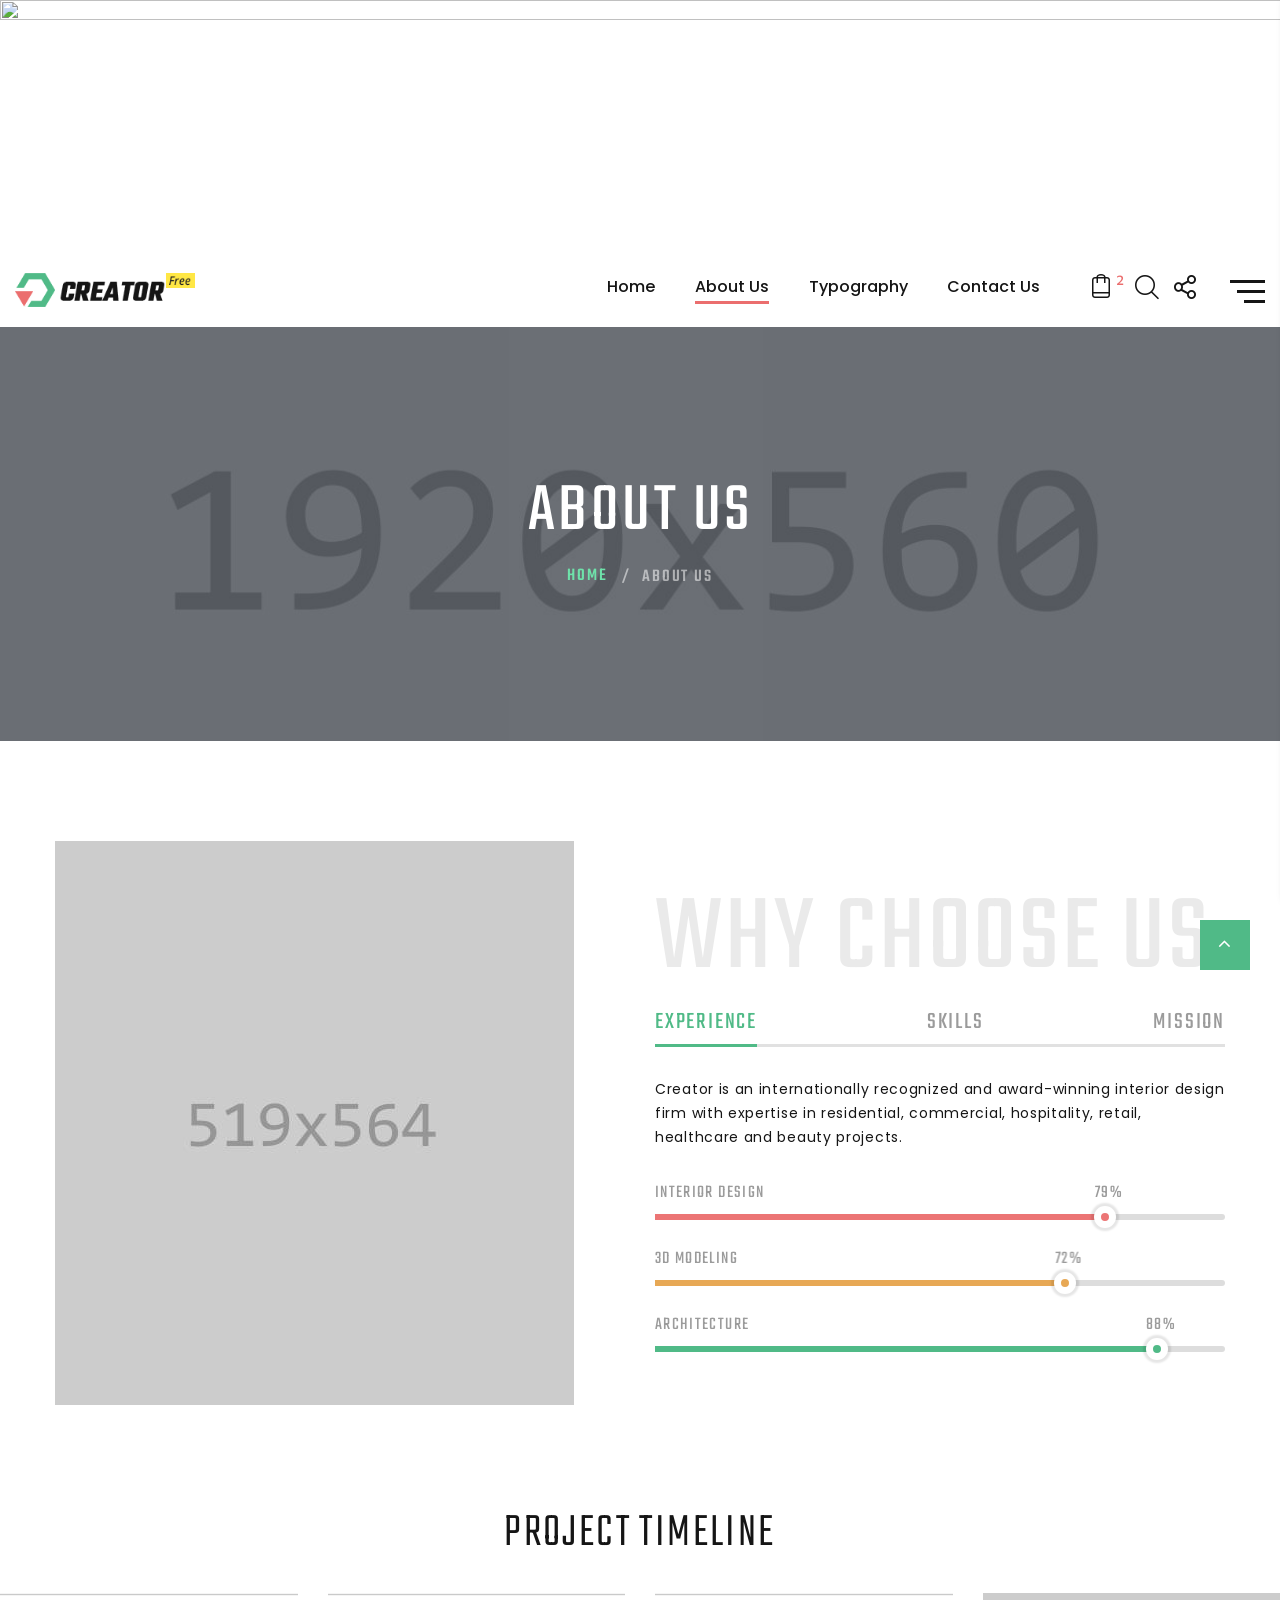
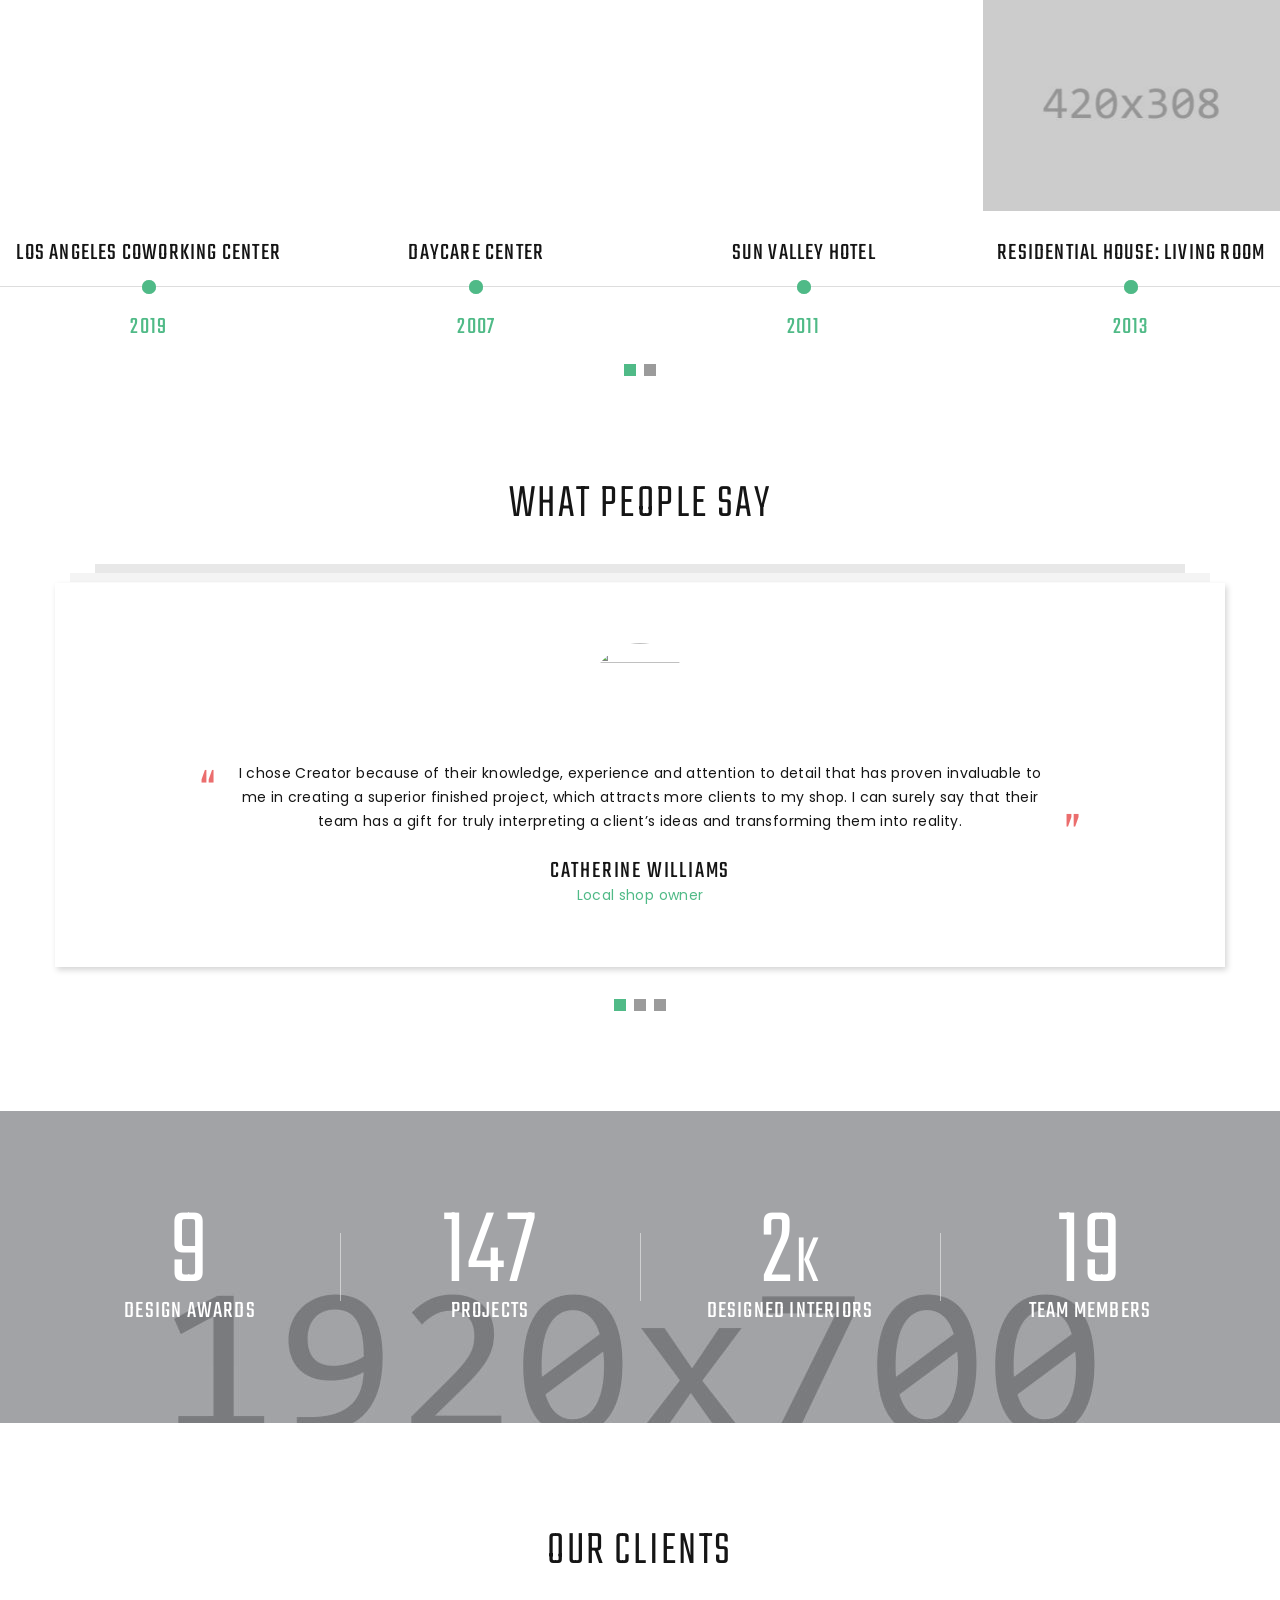
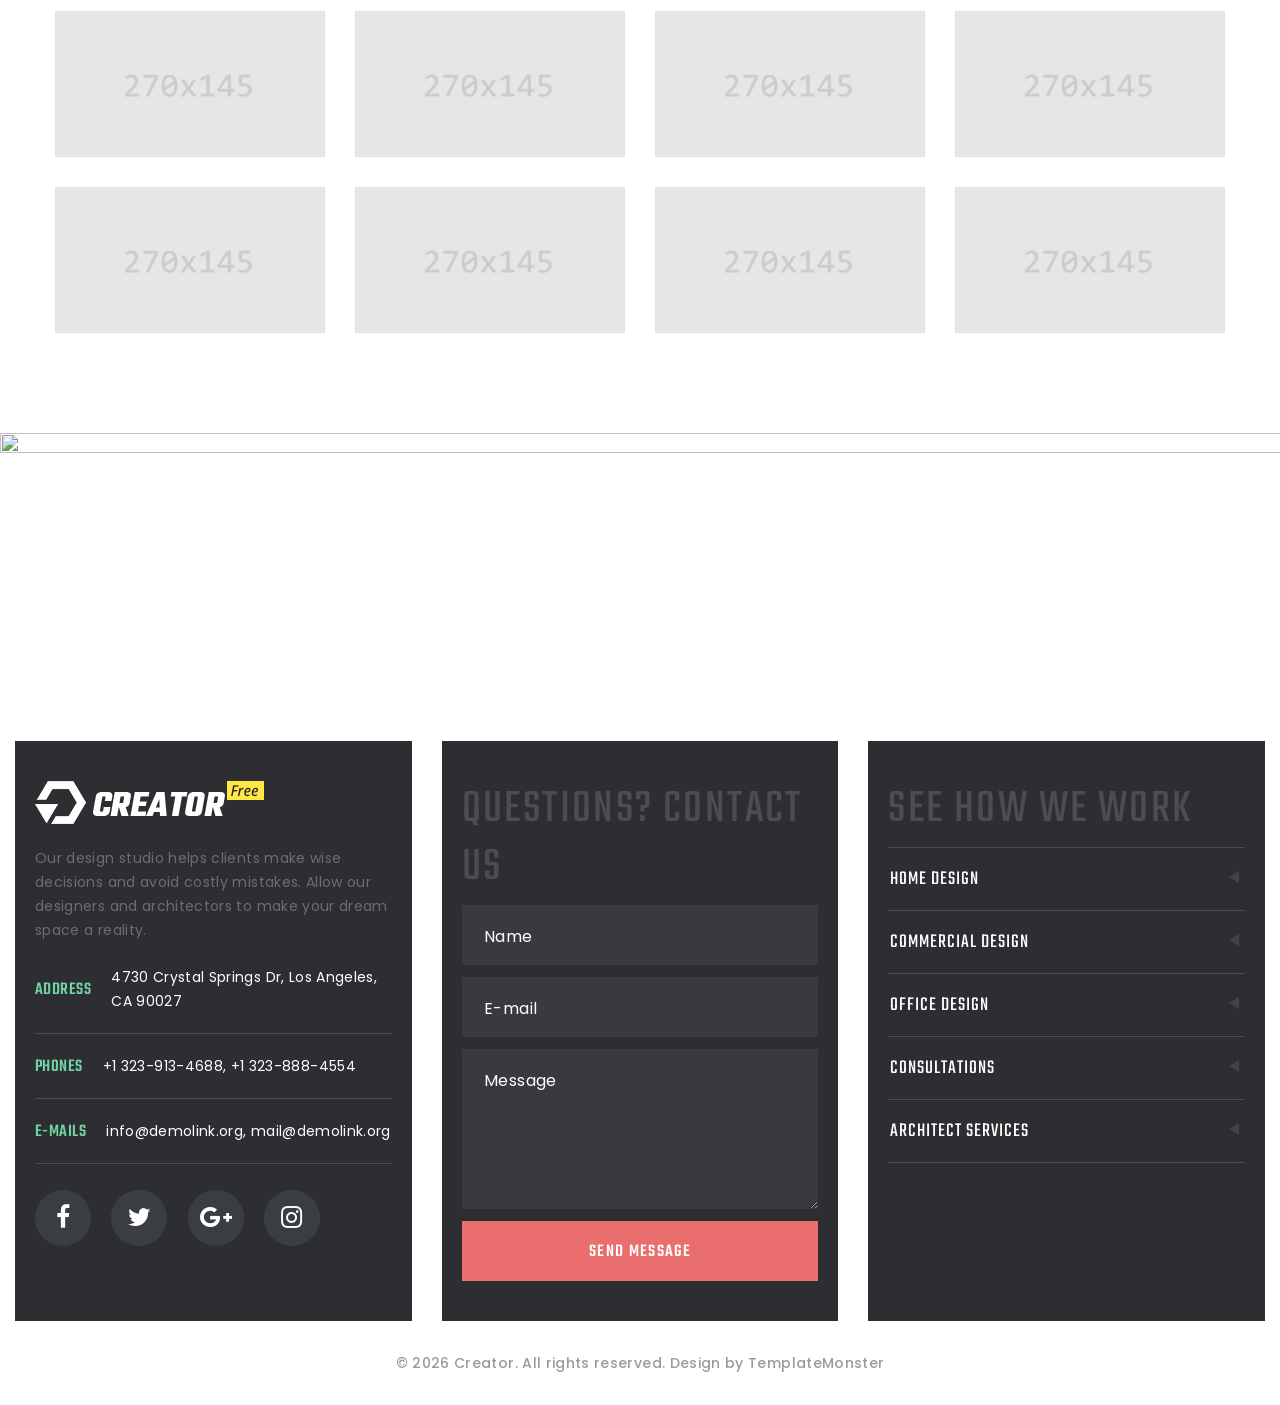
==== about-us.html @ cf0d19fc "new page" ====
<!DOCTYPE html>
<html class="wide wow-animation" lang="en">
  <head>
    <title>About Us</title>
    <meta name="format-detection" content="telephone=no">
    <meta name="viewport" content="width=device-width, height=device-height, initial-scale=1.0, maximum-scale=1.0, user-scalable=0">
    <meta http-equiv="X-UA-Compatible" content="IE=edge">
    <meta charset="utf-8">
    <link rel="icon" href="images/favicon.ico" type="image/x-icon">
    <!-- Stylesheets-->
    <link rel="stylesheet" type="text/css" href="//fonts.googleapis.com/css?family=Poppins:400,500%7CTeko:300,400,500%7CMaven+Pro:500">
    <link rel="stylesheet" href="css/bootstrap.css">
    <link rel="stylesheet" href="css/fonts.css">
    <link rel="stylesheet" href="css/style.css">
    <!--[if lt IE 10]>
    <div style="background: #212121; padding: 10px 0; box-shadow: 3px 3px 5px 0 rgba(0,0,0,.3); clear: both; text-align:center; position: relative; z-index:1;"><a href="http://windows.microsoft.com/en-US/internet-explorer/"><img src="images/ie8-panel/warning_bar_0000_us.jpg" border="0" height="42" width="820" alt="You are using an outdated browser. For a faster, safer browsing experience, upgrade for free today."></a></div>
    <script src="js/html5shiv.min.js"></script>
    <![endif]-->
  </head>
  <body>
    <div class="preloader">
      <div class="preloader-body">
        <div class="cssload-container"><span></span><span></span><span></span><span></span>
        </div>
      </div>
    </div>
    <div class="page">
      <!-- Top Banner--><a class="section section-banner text-center d-none d-xl-block" href="https://www.templatemonster.com/intense-multipurpose-html-template.html" style="background-image: url(images/banner/banner-bg-02-1920x60.jpg); background-image: -webkit-image-set( url(images/banner/banner-bg-02-1920x60.jpg) 1x, url(images/banner/banner-bg-02-3840x120.jpg) 2x )" target="_blank"><img src="images/banner/banner-fg-02-1600x60.png" srcset="images/banner/banner-fg-02-1600x60.png 1x, images/banner/banner-fg-02-3200x120.png 2x" alt="" width="1600" height="310"></a>
      <!-- Page Header-->
      <header class="section page-header">
        <!-- RD Navbar-->
        <div class="rd-navbar-wrap">
          <nav class="rd-navbar rd-navbar-classic" data-layout="rd-navbar-fixed" data-sm-layout="rd-navbar-fixed" data-md-layout="rd-navbar-fixed" data-md-device-layout="rd-navbar-fixed" data-lg-layout="rd-navbar-static" data-lg-device-layout="rd-navbar-fixed" data-xl-layout="rd-navbar-static" data-xl-device-layout="rd-navbar-static" data-xxl-layout="rd-navbar-static" data-xxl-device-layout="rd-navbar-static" data-lg-stick-up-offset="46px" data-xl-stick-up-offset="46px" data-xxl-stick-up-offset="46px" data-lg-stick-up="true" data-xl-stick-up="true" data-xxl-stick-up="true">
            <div class="rd-navbar-main-outer">
              <div class="rd-navbar-main">
                <!-- RD Navbar Panel-->
                <div class="rd-navbar-panel">
                  <!-- RD Navbar Toggle-->
                  <button class="rd-navbar-toggle" data-rd-navbar-toggle=".rd-navbar-nav-wrap"><span></span></button>
                  <!-- RD Navbar Brand-->
                  <div class="rd-navbar-brand"><a class="brand" href="index.html"><img src="images/logo-default-229x43.png" alt="" width="229" height="43"/></a></div>
                </div>
                <div class="rd-navbar-main-element">
                  <div class="rd-navbar-nav-wrap">
                    <!-- RD Navbar Basket-->
                    <div class="rd-navbar-basket-wrap">
                      <button class="rd-navbar-basket fl-bigmug-line-shopping198" data-rd-navbar-toggle=".cart-inline"><span>2</span></button>
                      <div class="cart-inline">
                        <div class="cart-inline-header">
                          <h5 class="cart-inline-title">In cart:<span> 2</span> Products</h5>
                          <h6 class="cart-inline-title">Total price:<span> $800</span></h6>
                        </div>
                        <div class="cart-inline-body">
                          <div class="cart-inline-item">
                            <div class="unit align-items-center">
                              <div class="unit-left"><a class="cart-inline-figure" href="#"><img src="images/product-mini-9-100x100.png" alt="" width="100" height="100"/></a></div>
                              <div class="unit-body">
                                <h6 class="cart-inline-name"><a href="#">CB2 Coup Grey Office Chair</a></h6>
                                <div>
                                  <div class="group-xs group-middle-custom">
                                    <div class="table-cart-stepper">
                                      <input class="form-input" type="number" data-zeros="true" value="1" min="1" max="1000"/>
                                    </div>
                                    <h6 class="cart-inline-title">$550</h6>
                                  </div>
                                </div>
                              </div>
                            </div>
                          </div>
                          <div class="cart-inline-item">
                            <div class="unit align-items-center">
                              <div class="unit-left"><a class="cart-inline-figure" href="#"><img src="images/product-mini-10-100x100.png" alt="" width="100" height="100"/></a></div>
                              <div class="unit-body">
                                <h6 class="cart-inline-name"><a href="#">Ikea Tertial Work lamp</a></h6>
                                <div>
                                  <div class="group-xs group-middle-custom">
                                    <div class="table-cart-stepper">
                                      <input class="form-input" type="number" data-zeros="true" value="1" min="1" max="1000"/>
                                    </div>
                                    <h6 class="cart-inline-title">$250</h6>
                                  </div>
                                </div>
                              </div>
                            </div>
                          </div>
                        </div>
                        <div class="cart-inline-footer">
                          <div class="group-sm"><a class="button button-md button-default-outline-2 button-wapasha" href="#">Go to cart</a><a class="button button-md button-primary button-pipaluk" href="#">Checkout</a></div>
                        </div>
                      </div>
                    </div>
                    <!-- RD Navbar Search-->
                    <div class="rd-navbar-search">
                      <button class="rd-navbar-search-toggle" data-rd-navbar-toggle=".rd-navbar-search"><span></span></button>
                      <form class="rd-search" action="#" method="GET">
                        <div class="form-wrap">
                          <label class="form-label" for="rd-navbar-search-form-input">Search...</label>
                          <input class="rd-navbar-search-form-input form-input" id="rd-navbar-search-form-input" type="text" name="s" autocomplete="off"/>
                        </div>
                        <button class="rd-search-form-submit fl-bigmug-line-search74" type="submit"></button>
                      </form>
                    </div>
                    <!-- RD Navbar Share-->
                    <div class="rd-navbar-share fl-bigmug-line-share27" data-rd-navbar-toggle=".rd-navbar-share-list">
                      <ul class="list-inline rd-navbar-share-list">
                        <li class="rd-navbar-share-list-item"><a class="icon fa fa-facebook" href="#"></a></li>
                        <li class="rd-navbar-share-list-item"><a class="icon fa fa-twitter" href="#"></a></li>
                        <li class="rd-navbar-share-list-item"><a class="icon fa fa-google-plus" href="#"></a></li>
                        <li class="rd-navbar-share-list-item"><a class="icon fa fa-instagram" href="#"></a></li>
                      </ul><a class="rd-navbar-basket rd-navbar-basket-mobile fl-bigmug-line-shopping198" href="cart-page.html"><span>2</span></a>
                    </div>
                    <!-- RD Navbar Nav-->
                    <ul class="rd-navbar-nav">
                      <li class="rd-nav-item"><a class="rd-nav-link" href="index.html">Home</a>
                      </li>
                      <li class="rd-nav-item active"><a class="rd-nav-link" href="about-us.html">About Us</a>
                      </li>
                      <li class="rd-nav-item"><a class="rd-nav-link" href="typography.html">Typography</a>
                      </li>
                      <li class="rd-nav-item"><a class="rd-nav-link" href="contact-us.html">Contact Us</a>
                      </li>
                    </ul>
                  </div>
                  <div class="rd-navbar-project-hamburger" data-rd-navbar-toggle=".rd-navbar-main">
                    <div class="project-hamburger"><span class="project-hamburger-arrow-top"></span><span class="project-hamburger-arrow-center"></span><span class="project-hamburger-arrow-bottom"></span></div>
                    <div class="project-close"><span></span><span></span></div>
                  </div>
                </div>
                <div class="rd-navbar-project rd-navbar-classic-project">
                  <h4 class="text-spacing-50">Our Works</h4>
                  <div class="rd-navbar-project-content rd-navbar-classic-project-content">
                    <div class="row" data-lightgallery="group">
                      <div class="col-12">
                        <!-- Thumbnail Classic-->
                        <article class="thumbnail thumbnail-mary">
                          <div class="thumbnail-mary-figure"><img src="images/gallery-image-1-330x240.jpg" alt="" width="330" height="240"/>
                          </div>
                          <div class="thumbnail-mary-caption"><a class="icon fl-bigmug-line-zoom60" href="images/grid-gallery-4-1200x800-original.jpg" data-lightgallery="item"><img src="images/gallery-image-1-330x240.jpg" alt="" width="330" height="240"/></a>
                          </div>
                        </article>
                      </div>
                      <div class="col-12">
                        <!-- Thumbnail Classic-->
                        <article class="thumbnail thumbnail-mary">
                          <div class="thumbnail-mary-figure"><img src="images/gallery-image-2-330x240.jpg" alt="" width="330" height="240"/>
                          </div>
                          <div class="thumbnail-mary-caption"><a class="icon fl-bigmug-line-zoom60" href="images/fullwidth-masonry-gallery-10-1200x800-original.jpg" data-lightgallery="item"><img src="images/gallery-image-2-330x240.jpg" alt="" width="330" height="240"/></a>
                          </div>
                        </article>
                      </div>
                      <div class="col-12">
                        <!-- Thumbnail Classic-->
                        <article class="thumbnail thumbnail-mary">
                          <div class="thumbnail-mary-figure"><img src="images/gallery-image-3-330x240.jpg" alt="" width="330" height="240"/>
                          </div>
                          <div class="thumbnail-mary-caption"><a class="icon fl-bigmug-line-zoom60" href="images/fullwidth-gallery-4-1200x800-original.jpg" data-lightgallery="item"><img src="images/gallery-image-3-330x240.jpg" alt="" width="330" height="240"/></a>
                          </div>
                        </article>
                      </div>
                      <div class="col-12">
                        <!-- Thumbnail Classic-->
                        <article class="thumbnail thumbnail-mary">
                          <div class="thumbnail-mary-figure"><img src="images/gallery-image-4-330x240.jpg" alt="" width="330" height="240"/>
                          </div>
                          <div class="thumbnail-mary-caption"><a class="icon fl-bigmug-line-zoom60" href="images/masonry-gallery-4-1200x800-original.jpg" data-lightgallery="item"><img src="images/gallery-image-4-330x240.jpg" alt="" width="330" height="240"/></a>
                          </div>
                        </article>
                      </div>
                      <div class="col-12">
                        <!-- Thumbnail Classic-->
                        <article class="thumbnail thumbnail-mary">
                          <div class="thumbnail-mary-figure"><img src="images/gallery-image-5-330x240.jpg" alt="" width="330" height="240"/>
                          </div>
                          <div class="thumbnail-mary-caption"><a class="icon fl-bigmug-line-zoom60" href="images/fullwidth-masonry-gallery-6-1200x800-original.jpg" data-lightgallery="item"><img src="images/gallery-image-5-330x240.jpg" alt="" width="330" height="240"/></a>
                          </div>
                        </article>
                      </div>
                    </div>
                  </div>
                </div>
              </div>
            </div>
          </nav>
        </div>
      </header>
      <!-- Breadcrumbs -->
      <section class="breadcrumbs-custom-inset">
        <div class="breadcrumbs-custom context-dark bg-overlay-60">
          <div class="container">
            <h2 class="breadcrumbs-custom-title">About Us</h2>
            <ul class="breadcrumbs-custom-path">
              <li><a href="index.html">Home</a></li>
              <li class="active">About Us</li>
            </ul>
          </div>
          <div class="box-position" style="background-image: url(images/bg-about.jpg);"></div>
        </div>
      </section>
      <!-- Why choose us-->
      <section class="section section-sm section-first bg-default text-md-left">
        <div class="container">
          <div class="row row-50 justify-content-center align-items-xl-center">
            <div class="col-md-10 col-lg-5 col-xl-6"><img src="images/about-1-519x564.jpg" alt="" width="519" height="564"/>
            </div>
            <div class="col-md-10 col-lg-7 col-xl-6">
              <h1 class="text-spacing-25 font-weight-normal title-opacity-9">Why choose us</h1>
              <!-- Bootstrap tabs-->
              <div class="tabs-custom tabs-horizontal tabs-line" id="tabs-4">
                <!-- Nav tabs-->
                <ul class="nav nav-tabs">
                  <li class="nav-item" role="presentation"><a class="nav-link active" href="#tabs-4-1" data-toggle="tab">Experience</a></li>
                  <li class="nav-item" role="presentation"><a class="nav-link" href="#tabs-4-2" data-toggle="tab">Skills</a></li>
                  <li class="nav-item" role="presentation"><a class="nav-link" href="#tabs-4-3" data-toggle="tab">Mission</a></li>
                </ul>
                <!-- Tab panes-->
                <div class="tab-content">
                  <div class="tab-pane fade show active" id="tabs-4-1">
                    <p>Creator is an internationally recognized and award-winning interior design firm with expertise in residential, commercial, hospitality, retail, healthcare and beauty projects.</p>
                    <!-- Linear progress bar-->
                    <article class="progress-linear progress-secondary">
                      <div class="progress-header">
                        <p>Interior Design</p>
                      </div>
                      <div class="progress-bar-linear-wrap">
                        <div class="progress-bar-linear"><span class="progress-value">79</span><span class="progress-marker"></span></div>
                      </div>
                    </article>
                    <!-- Linear progress bar-->
                    <article class="progress-linear progress-orange">
                      <div class="progress-header">
                        <p>3d modeling</p>
                      </div>
                      <div class="progress-bar-linear-wrap">
                        <div class="progress-bar-linear"><span class="progress-value">72</span><span class="progress-marker"></span></div>
                      </div>
                    </article>
                    <!-- Linear progress bar-->
                    <article class="progress-linear">
                      <div class="progress-header">
                        <p>Architecture</p>
                      </div>
                      <div class="progress-bar-linear-wrap">
                        <div class="progress-bar-linear"><span class="progress-value">88</span><span class="progress-marker"></span></div>
                      </div>
                    </article>
                  </div>
                  <div class="tab-pane fade" id="tabs-4-2">
                    <div class="row row-40 justify-content-center text-center inset-top-10">
                      <div class="col-sm-4">
                        <!-- Circle Progress Bar-->
                        <div class="progress-bar-circle" data-value="0.87" data-gradient="#ec7575" data-empty-fill="transparent" data-size="150" data-thickness="12" data-reverse="true"><span></span></div>
                        <p class="progress-bar-circle-title">Interior Design</p>
                      </div>
                      <div class="col-sm-4">
                        <!-- Circle Progress Bar-->
                        <div class="progress-bar-circle" data-value="0.74" data-gradient="#e7a855" data-empty-fill="transparent" data-size="150" data-thickness="12" data-reverse="true"><span></span></div>
                        <p class="progress-bar-circle-title">Architecture</p>
                      </div>
                      <div class="col-sm-4">
                        <!-- Circle Progress Bar-->
                        <div class="progress-bar-circle" data-value="0.99" data-gradient="#50ba87" data-empty-fill="transparent" data-size="150" data-thickness="12" data-reverse="true"><span></span></div>
                        <p class="progress-bar-circle-title">Space Planning</p>
                      </div>
                    </div>
                    <div class="group-md group-middle"><a class="button button-width-xl-230 button-primary button-pipaluk" href="#">Get in touch</a><a class="button button-width-xl-310 button-default-outline button-wapasha" href="#">Download presentation</a></div>
                  </div>
                  <div class="tab-pane fade" id="tabs-4-3">
                    <p>Our mission is simple—working with people to create beautiful homes and environments through inspiration and design. We will take the time to understand you and your project, and then design a plan that suits you.</p>
                    <div class="text-center text-sm-left offset-top-30">
                      <ul class="row-16 list-0 list-custom list-marked list-marked-sm list-marked-secondary">
                        <li>Interior design</li>
                        <li>Space planning</li>
                        <li>Decorating services</li>
                        <li>Paint consultations</li>
                        <li>Furniture selections</li>
                        <li>Room layouts</li>
                      </ul>
                    </div>
                    <div class="group-md group-middle"><a class="button button-width-xl-230 button-primary button-pipaluk" href="#">Get in touch</a><a class="button button-width-xl-310 button-default-outline button-wapasha" href="#">Download presentation</a></div>
                  </div>
                </div>
              </div>
            </div>
          </div>
        </div>
      </section>

      <!-- Latest Projects-->
      <section class="section section-sm section-fluid bg-default">
        <div class="container">
          <h3>Project timeline</h3>
        </div>
        <!-- Owl Carousel-->
        <div class="owl-carousel owl-classic owl-timeline" data-items="1" data-md-items="2" data-lg-items="3" data-xl-items="4" data-margin="30" data-autoplay="true" data-nav="true" data-dots="true">
          <div class="owl-item">
            <!-- Thumbnail Classic-->
            <article class="thumbnail thumbnail-mary thumbnail-md">
              <div class="thumbnail-mary-figure"><img src="images/project-1-420x308.jpg" alt="" width="420" height="308"/>
              </div>
              <div class="thumbnail-mary-caption"><a class="icon fl-bigmug-line-zoom60" href="images/grid-gallery-1-1200x800-original.jpg" data-lightgallery="item"><img src="images/project-1-420x308.jpg" alt="" width="420" height="308"/></a>
              </div>
            </article>
            <div class="thumbnail-mary-description">
              <h5 class="thumbnail-mary-project"><a href="#">Los Angeles coworking center</a></h5><span class="thumbnail-mary-decor"></span>
              <h5 class="thumbnail-mary-time">
                <time datetime="2019">2019</time>
              </h5>
            </div>
          </div>
          <div class="owl-item">
            <!-- Thumbnail Classic-->
            <article class="thumbnail thumbnail-mary thumbnail-md">
              <div class="thumbnail-mary-figure"><img src="images/project-2-420x308.jpg" alt="" width="420" height="308"/>
              </div>
              <div class="thumbnail-mary-caption"><a class="icon fl-bigmug-line-zoom60" href="images/fullwidth-masonry-gallery-10-1200x800-original.jpg" data-lightgallery="item"><img src="images/project-2-420x308.jpg" alt="" width="420" height="308"/></a>
              </div>
            </article>
            <div class="thumbnail-mary-description">
              <h5 class="thumbnail-mary-project"><a href="#">daycare center</a></h5><span class="thumbnail-mary-decor"></span>
              <h5 class="thumbnail-mary-time">
                <time datetime="2007">2007</time>
              </h5>
            </div>
          </div>
          <div class="owl-item">
            <!-- Thumbnail Classic-->
            <article class="thumbnail thumbnail-mary thumbnail-md">
              <div class="thumbnail-mary-figure"><img src="images/project-3-420x308.jpg" alt="" width="420" height="308"/>
              </div>
              <div class="thumbnail-mary-caption"><a class="icon fl-bigmug-line-zoom60" href="images/grid-gallery-3-1200x800-original.jpg" data-lightgallery="item"><img src="images/project-3-420x308.jpg" alt="" width="420" height="308"/></a>
              </div>
            </article>
            <div class="thumbnail-mary-description">
              <h5 class="thumbnail-mary-project"><a href="#">Sun valley hotel</a></h5><span class="thumbnail-mary-decor"></span>
              <h5 class="thumbnail-mary-time">
                <time datetime="2011">2011</time>
              </h5>
            </div>
          </div>
          <div class="owl-item">
            <!-- Thumbnail Classic-->
            <article class="thumbnail thumbnail-mary thumbnail-md">
              <div class="thumbnail-mary-figure"><img src="images/project-4-420x308.jpg" alt="" width="420" height="308"/>
              </div>
              <div class="thumbnail-mary-caption"><a class="icon fl-bigmug-line-zoom60" href="images/project-4-1200x800-original.jpg" data-lightgallery="item"><img src="images/project-4-420x308.jpg" alt="" width="420" height="308"/></a>
              </div>
            </article>
            <div class="thumbnail-mary-description">
              <h5 class="thumbnail-mary-project"><a href="#">Residential house: living room</a></h5><span class="thumbnail-mary-decor"></span>
              <h5 class="thumbnail-mary-time">
                <time datetime="2013">2013</time>
              </h5>
            </div>
          </div>
          <div class="owl-item">
            <!-- Thumbnail Classic-->
            <article class="thumbnail thumbnail-mary thumbnail-md">
              <div class="thumbnail-mary-figure"><img src="images/project-5-420x308.jpg" alt="" width="420" height="308"/>
              </div>
              <div class="thumbnail-mary-caption"><a class="icon fl-bigmug-line-zoom60" href="images/fullwidth-gallery-5-1200x800-original.jpg" data-lightgallery="item"><img src="images/project-5-420x308.jpg" alt="" width="420" height="308"/></a>
              </div>
            </article>
            <div class="thumbnail-mary-description">
              <h5 class="thumbnail-mary-project"><a href="#">Social Center</a></h5><span class="thumbnail-mary-decor"></span>
              <h5 class="thumbnail-mary-time">
                <time datetime="2014">2014</time>
              </h5>
            </div>
          </div>
          <div class="owl-item">
            <!-- Thumbnail Classic-->
            <article class="thumbnail thumbnail-mary thumbnail-md">
              <div class="thumbnail-mary-figure"><img src="images/project-6-420x308.jpg" alt="" width="420" height="308"/>
              </div>
              <div class="thumbnail-mary-caption"><a class="icon fl-bigmug-line-zoom60" href="images/project-6-1200x800-original.jpg" data-lightgallery="item"><img src="images/project-6-420x308.jpg" alt="" width="420" height="308"/></a>
              </div>
            </article>
            <div class="thumbnail-mary-description">
              <h5 class="thumbnail-mary-project"><a href="#">Small Kitchen</a></h5><span class="thumbnail-mary-decor"></span>
              <h5 class="thumbnail-mary-time">
                <time datetime="2017">2017</time>
              </h5>
            </div>
          </div>
        </div>
      </section>

      <!-- What people Say-->
      <section class="section section-sm section-last bg-default">
        <div class="container">
          <h3>What people Say</h3>
          <!-- Owl Carousel-->
          <div class="owl-carousel owl-modern" data-items="1" data-stage-padding="15" data-margin="30" data-dots="true" data-animation-in="fadeIn" data-animation-out="fadeOut" data-autoplay="true">
            <!-- Quote Lisa-->
            <article class="quote-lisa">
              <div class="quote-lisa-body"><a class="quote-lisa-figure" href="#"><img class="img-circles" src="images/user-16-100x100.jpg" alt="" width="100" height="100"/></a>
                <div class="quote-lisa-text">
                  <p class="q">I chose Creator because of their knowledge, experience and attention to detail that has proven invaluable to me in creating a superior finished project, which attracts more clients to my shop. I can surely say that their team has a gift for truly interpreting a client’s ideas and transforming them into reality.</p>
                </div>
                <h5 class="quote-lisa-cite"><a href="#">Catherine Williams</a></h5>
                <p class="quote-lisa-status">Local shop owner</p>
              </div>
            </article>
            <!-- Quote Lisa-->
            <article class="quote-lisa">
              <div class="quote-lisa-body"><a class="quote-lisa-figure" href="#"><img class="img-circles" src="images/user-17-100x100.jpg" alt="" width="100" height="100"/></a>
                <div class="quote-lisa-text">
                  <p class="q">This agency was highly recommended to me. The sensitivity, knowledge, vision and ultimate execution this firm brought to the table was tremendous. They have enormously talented designers in the team who consistently deliver the highest quality as well as aesthetically beautiful solutions for their clients.</p>
                </div>
                <h5 class="quote-lisa-cite"><a href="#">Rupert Wood</a></h5>
                <p class="quote-lisa-status">House owner</p>
              </div>
            </article>
            <!-- Quote Lisa-->
            <article class="quote-lisa">
              <div class="quote-lisa-body"><a class="quote-lisa-figure" href="#"><img class="img-circles" src="images/user-18-100x100.jpg" alt="" width="100" height="100"/></a>
                <div class="quote-lisa-text">
                  <p class="q">Your professional guidance gave me results that far exceeded my expectations. My clients thoroughly enjoy the fun, relaxing ambience that the interior design creates. Thank you for helping me bring my ideas to life and transform my own workspace into something new and awesome!</p>
                </div>
                <h5 class="quote-lisa-cite"><a href="#">Samantha Brown</a></h5>
                <p class="quote-lisa-status">Freelancer</p>
              </div>
            </article>
          </div>
        </div>
      </section>

      <!-- Counter Classic-->
      <section class="section section-fluid bg-default">
        <div class="parallax-container" data-parallax-img="images/bg-counter-2.jpg">
          <div class="parallax-content section-xl context-dark bg-overlay-26">
            <div class="container">
              <div class="row row-50 justify-content-center border-classic">
                <div class="col-sm-6 col-md-5 col-lg-3">
                  <div class="counter-classic">
                    <div class="counter-classic-number"><span class="counter">12</span>
                    </div>
                    <h5 class="counter-classic-title">Design awards</h5>
                  </div>
                </div>
                <div class="col-sm-6 col-md-5 col-lg-3">
                  <div class="counter-classic">
                    <div class="counter-classic-number"><span class="counter">194</span>
                    </div>
                    <h5 class="counter-classic-title">Projects</h5>
                  </div>
                </div>
                <div class="col-sm-6 col-md-5 col-lg-3">
                  <div class="counter-classic">
                    <div class="counter-classic-number"><span class="counter">2</span><span class="symbol">k</span>
                    </div>
                    <h5 class="counter-classic-title">Designed interiors</h5>
                  </div>
                </div>
                <div class="col-sm-6 col-md-5 col-lg-3">
                  <div class="counter-classic">
                    <div class="counter-classic-number"><span class="counter">25</span>
                    </div>
                    <h5 class="counter-classic-title">Team members</h5>
                  </div>
                </div>
              </div>
            </div>
          </div>
        </div>
      </section>

      <!-- Our clients-->
      <section class="section section-xl bg-default">
        <div class="container">
          <h3>Our clients</h3>
          <div class="row row-30 row-sm">
            <div class="col-sm-6 col-md-4 col-xl-3 wow fadeInDown" data-wow-delay=".3s"><a class="clients-classic" href="#"><img src="images/clients-1-270x145.png" alt="" width="270" height="145"/></a></div>
            <div class="col-sm-6 col-md-4 col-xl-3 wow fadeInDown" data-wow-delay=".2s"><a class="clients-classic" href="#"><img src="images/clients-2-270x145.png" alt="" width="270" height="145"/></a></div>
            <div class="col-sm-6 col-md-4 col-xl-3 wow fadeInDown" data-wow-delay=".1s"><a class="clients-classic" href="#"><img src="images/clients-3-270x145.png" alt="" width="270" height="145"/></a></div>
            <div class="col-sm-6 col-md-4 col-xl-3 wow fadeInDown"><a class="clients-classic" href="#"><img src="images/clients-4-270x145.png" alt="" width="270" height="145"/></a></div>
            <div class="col-sm-6 col-md-4 col-xl-3 wow fadeInUp"><a class="clients-classic" href="#"><img src="images/clients-5-270x145.png" alt="" width="270" height="145"/></a></div>
            <div class="col-sm-6 col-md-4 col-xl-3 wow fadeInUp" data-wow-delay=".1s"><a class="clients-classic" href="#"><img src="images/clients-6-270x145.png" alt="" width="270" height="145"/></a></div>
            <div class="col-sm-6 col-md-4 col-xl-3 wow fadeInUp" data-wow-delay=".2s"><a class="clients-classic" href="#"><img src="images/clients-7-270x145.png" alt="" width="270" height="145"/></a></div>
            <div class="col-sm-6 col-md-4 col-xl-3 wow fadeInUp" data-wow-delay=".3s"><a class="clients-classic" href="#"><img src="images/clients-8-270x145.png" alt="" width="270" height="145"/></a></div>
          </div>
        </div>
      </section>

      <!-- Bottom Banner--><a class="section-banner" href="https://www.templatemonster.com/intense-multipurpose-html-template.html" style="background-image: url(images/banner/banner-bg-01-1920x310.jpg); background-image: -webkit-image-set( url(images/banner/banner-bg-01-1920x310.jpg) 1x, url(images/banner/banner-bg-01-3840x620.jpg) 2x )" target="_blank"><img src="images/banner/banner-fg-01-1600x310.png" srcset="images/banner/banner-fg-01-1600x310.png 1x, images/banner/banner-fg-01-3200x620.png 2x" alt="" width="1600" height="310"></a>
      <!-- Page Footer-->
      <footer class="section section-fluid footer-classic">
        <div class="container-fluid">
          <div class="row row-30 justify-content-center">
            <div class="col-md-10 col-lg-12 col-xl-4 wow fadeInRight">
              <div class="box-footer box-footer-small">
                <div class="footer-brand"><a href="index.html"><img src="images/logo-inverse-229x43.png" alt="" width="229" height="43"/></a></div>
                <p class="text-width-medium">Our design studio helps clients make wise decisions and avoid costly mistakes. Allow our designers and architectors to make your dream space a reality.</p>
                <div class="contact-classic">
                  <div class="contact-classic-item">
                    <div class="unit align-items-center">
                      <div class="unit-left">
                        <h6 class="contact-classic-title">Address</h6>
                      </div>
                      <div class="unit-body contact-classic-link"><a href="#">4730 Crystal Springs Dr, Los Angeles, CA 90027</a></div>
                    </div>
                  </div>
                  <div class="contact-classic-item">
                    <div class="unit align-items-center">
                      <div class="unit-left">
                        <h6 class="contact-classic-title">Phones</h6>
                      </div>
                      <div class="unit-body contact-classic-link"><a href="tel:#">+1 323-913-4688</a>, <a href="tel:#"> +1 323-888-4554</a>
                      </div>
                    </div>
                  </div>
                  <div class="contact-classic-item">
                    <div class="unit align-items-center">
                      <div class="unit-left">
                        <h6 class="contact-classic-title">E-mails</h6>
                      </div>
                      <div class="unit-body contact-classic-link"><a href="mailto:#"> info@demolink.org</a>, <a href="mailto:#"> mail@demolink.org</a>
                      </div>
                    </div>
                  </div>
                </div>
                <ul class="list-inline list-inline-sm footer-social-list">
                  <li><a class="icon fa fa-facebook" href="#"></a></li>
                  <li><a class="icon fa fa-twitter" href="#"></a></li>
                  <li><a class="icon fa fa-google-plus" href="#"></a></li>
                  <li><a class="icon fa fa-instagram" href="#"></a></li>
                </ul>
              </div>
            </div>
            <div class="col-md-10 col-lg-6 col-xl-4 wow fadeInRight" data-wow-delay=".1s">
              <div class="box-footer">
                <h3 class="font-weight-normal">Questions? Contact Us</h3>
                <form class="rd-form rd-mailform" data-form-output="form-output-global" data-form-type="contact" method="post" action="bat/rd-mailform.php">
                  <div class="form-wrap">
                    <input class="form-input" id="contact-name-6" type="text" name="name" data-constraints="@Required"/>
                    <label class="form-label" for="contact-name-6">Name</label>
                  </div>
                  <div class="form-wrap">
                    <input class="form-input" id="contact-email-6" type="email" name="email" data-constraints="@Email @Required"/>
                    <label class="form-label" for="contact-email-6">E-mail</label>
                  </div>
                  <div class="form-wrap">
                    <label class="form-label" for="contact-message-6">Message</label>
                    <textarea class="form-input" id="contact-message-6" name="message" data-constraints="@Required"></textarea>
                  </div>
                  <button class="button button-block button-ujarak button-secondary" type="submit">Send Message</button>
                </form>
              </div>
            </div>
            <div class="col-md-10 col-lg-6 col-xl-4 wow fadeInRight" data-wow-delay=".2s">
              <div class="box-footer">
                <h3 class="font-weight-normal">See how we work</h3>
                <ul class="footer-list-category">
                  <li class="heading-5"><a href="#">Home design<span></span></a></li>
                  <li class="heading-5"><a href="#">Commercial design<span></span></a></li>
                  <li class="heading-5"><a href="#">Office design<span></span></a></li>
                  <li class="heading-5"><a href="#">Consultations<span></span></a></li>
                  <li class="heading-5"><a href="#">Architect services<span></span></a></li>
                </ul>
              </div>
            </div>
          </div>
        </div>
        <div class="container footer-bottom-panel wow fadeInUp">
          <!-- Rights-->
          <p class="rights"><span>&copy;&nbsp;</span><span class="copyright-year"></span> <span>Creator</span>. All rights reserved. <span> Design&nbsp;by&nbsp;<a href="https://www.templatemonster.com">TemplateMonster</a></span>
          </p>
        </div>
      </footer>
    </div>
    <!-- Global Mailform Output-->
    <div class="snackbars" id="form-output-global"></div>
    <!-- Javascript-->
    <script src="js/core.min.js"></script>
    <script src="js/script.js"></script>
  </body>
</html>
---- css/fonts.css ----
/*
*
* Fonts
*//*
*
* Font Awesome Icons 4.7.0
* --------------------------------------------------
*/@font-face {	font-family: 'FontAwesome';	src: url("../fonts/fontawesome-webfont.eot?v=4.7.0");	src: url("../fonts/fontawesome-webfont.eot?#iefix&v=4.7.0") format("embedded-opentype"), url("../fonts/fontawesome-webfont.woff2?v=4.7.0") format("woff2"), url("../fonts/fontawesome-webfont.woff?v=4.7.0") format("woff"), url("../fonts/fontawesome-webfont.ttf?v=4.7.0") format("truetype"), url("../fonts/fontawesome-webfont.svg?v=4.7.0#fontawesomeregular") format("svg");	font-weight: normal;	font-style: normal;}.fa {	display: inline-block;	font-family: 'FontAwesome';	font-size: inherit;	text-rendering: auto;	-webkit-font-smoothing: antialiased;	-moz-osx-font-smoothing: grayscale;}[class*='fa-']:before {	font-weight: 400;	font-family: 'FontAwesome';}/* makes the font 33% larger relative to the icon container */.fa-lg {	font-size: 1.33333333em;	line-height: 0.75em;	vertical-align: -15%;}.fa-2x {	font-size: 2em;}.fa-3x {	font-size: 3em;}.fa-4x {	font-size: 4em;}.fa-5x {	font-size: 5em;}.fa-fw {	width: 1.28571429em;	text-align: center;}.fa-ul {	padding-left: 0;	margin-left: 2.14285714em;	list-style-type: none;}.fa-ul > li {	position: relative;}.fa-li {	position: absolute;	left: -2.14285714em;	width: 2.14285714em;	top: 0.14285714em;	text-align: center;}.fa-li.fa-lg {	left: -1.85714286em;}.fa-border {	padding: .2em .25em .15em;	border: solid 0.08em #eeeeee;	border-radius: .1em;}.fa-pull-left {	float: left;}.fa-pull-right {	float: right;}.fa.fa-pull-left {	margin-right: .3em;}.fa.fa-pull-right {	margin-left: .3em;}/* Deprecated as of 4.4.0 */.pull-right {	float: right;}.pull-left {	float: left;}.fa.pull-left {	margin-right: .3em;}.fa.pull-right {	margin-left: .3em;}.fa-spin {	-webkit-animation: fa-spin 2s infinite linear;	animation: fa-spin 2s infinite linear;}.fa-pulse {	-webkit-animation: fa-spin 1s infinite steps(8);	animation: fa-spin 1s infinite steps(8);}@-webkit-keyframes fa-spin {	0% {		-webkit-transform: rotate(0deg);		transform: rotate(0deg);	}	100% {		-webkit-transform: rotate(359deg);		transform: rotate(359deg);	}}@keyframes fa-spin {	0% {		-webkit-transform: rotate(0deg);		transform: rotate(0deg);	}	100% {		-webkit-transform: rotate(359deg);		transform: rotate(359deg);	}}.fa-rotate-90 {	-ms-filter: "progid:DXImageTransform.Microsoft.BasicImage(rotation=1)";	-webkit-transform: rotate(90deg);	-ms-transform: rotate(90deg);	transform: rotate(90deg);}.fa-rotate-180 {	-ms-filter: "progid:DXImageTransform.Microsoft.BasicImage(rotation=2)";	-webkit-transform: rotate(180deg);	-ms-transform: rotate(180deg);	transform: rotate(180deg);}.fa-rotate-270 {	-ms-filter: "progid:DXImageTransform.Microsoft.BasicImage(rotation=3)";	-webkit-transform: rotate(270deg);	-ms-transform: rotate(270deg);	transform: rotate(270deg);}.fa-flip-horizontal {	-ms-filter: "progid:DXImageTransform.Microsoft.BasicImage(rotation=0, mirror=1)";	-webkit-transform: scale(-1, 1);	-ms-transform: scale(-1, 1);	transform: scale(-1, 1);}.fa-flip-vertical {	-ms-filter: "progid:DXImageTransform.Microsoft.BasicImage(rotation=2, mirror=1)";	-webkit-transform: scale(1, -1);	-ms-transform: scale(1, -1);	transform: scale(1, -1);}:root .fa-rotate-90,:root .fa-rotate-180,:root .fa-rotate-270,:root .fa-flip-horizontal,:root .fa-flip-vertical {	filter: none;}.fa-stack {	position: relative;	display: inline-block;	width: 2em;	height: 2em;	line-height: 2em;	vertical-align: middle;}.fa-stack-1x,.fa-stack-2x {	position: absolute;	left: 0;	width: 100%;	text-align: center;}.fa-stack-1x {	line-height: inherit;}.fa-stack-2x {	font-size: 2em;}.fa-inverse {	color: #ffffff;}/* Font Awesome uses the Unicode Private Use Area (PUA) to ensure screen
   readers do not read off random characters that represent icons */.fa-glass:before {	content: "\f000";}.fa-music:before {	content: "\f001";}.fa-search:before {	content: "\f002";}.fa-envelope-o:before {	content: "\f003";}.fa-heart:before {	content: "\f004";}.fa-star:before {	content: "\f005";}.fa-star-o:before {	content: "\f006";}.fa-user:before {	content: "\f007";}.fa-film:before {	content: "\f008";}.fa-th-large:before {	content: "\f009";}.fa-th:before {	content: "\f00a";}.fa-th-list:before {	content: "\f00b";}.fa-check:before {	content: "\f00c";}.fa-remove:before,.fa-close:before,.fa-times:before {	content: "\f00d";}.fa-search-plus:before {	content: "\f00e";}.fa-search-minus:before {	content: "\f010";}.fa-power-off:before {	content: "\f011";}.fa-signal:before {	content: "\f012";}.fa-gear:before,.fa-cog:before {	content: "\f013";}.fa-trash-o:before {	content: "\f014";}.fa-home:before {	content: "\f015";}.fa-file-o:before {	content: "\f016";}.fa-clock-o:before {	content: "\f017";}.fa-road:before {	content: "\f018";}.fa-download:before {	content: "\f019";}.fa-arrow-circle-o-down:before {	content: "\f01a";}.fa-arrow-circle-o-up:before {	content: "\f01b";}.fa-inbox:before {	content: "\f01c";}.fa-play-circle-o:before {	content: "\f01d";}.fa-rotate-right:before,.fa-repeat:before {	content: "\f01e";}.fa-refresh:before {	content: "\f021";}.fa-list-alt:before {	content: "\f022";}.fa-lock:before {	content: "\f023";}.fa-flag:before {	content: "\f024";}.fa-headphones:before {	content: "\f025";}.fa-volume-off:before {	content: "\f026";}.fa-volume-down:before {	content: "\f027";}.fa-volume-up:before {	content: "\f028";}.fa-qrcode:before {	content: "\f029";}.fa-barcode:before {	content: "\f02a";}.fa-tag:before {	content: "\f02b";}.fa-tags:before {	content: "\f02c";}.fa-book:before {	content: "\f02d";}.fa-bookmark:before {	content: "\f02e";}.fa-print:before {	content: "\f02f";}.fa-camera:before {	content: "\f030";}.fa-font:before {	content: "\f031";}.fa-bold:before {	content: "\f032";}.fa-italic:before {	content: "\f033";}.fa-text-height:before {	content: "\f034";}.fa-text-width:before {	content: "\f035";}.fa-align-left:before {	content: "\f036";}.fa-align-center:before {	content: "\f037";}.fa-align-right:before {	content: "\f038";}.fa-align-justify:before {	content: "\f039";}.fa-list:before {	content: "\f03a";}.fa-dedent:before,.fa-outdent:before {	content: "\f03b";}.fa-indent:before {	content: "\f03c";}.fa-video-camera:before {	content: "\f03d";}.fa-photo:before,.fa-image:before,.fa-picture-o:before {	content: "\f03e";}.fa-pencil:before {	content: "\f040";}.fa-map-marker:before {	content: "\f041";}.fa-adjust:before {	content: "\f042";}.fa-tint:before {	content: "\f043";}.fa-edit:before,.fa-pencil-square-o:before {	content: "\f044";}.fa-share-square-o:before {	content: "\f045";}.fa-check-square-o:before {	content: "\f046";}.fa-arrows:before {	content: "\f047";}.fa-step-backward:before {	content: "\f048";}.fa-fast-backward:before {	content: "\f049";}.fa-backward:before {	content: "\f04a";}.fa-play:before {	content: "\f04b";}.fa-pause:before {	content: "\f04c";}.fa-stop:before {	content: "\f04d";}.fa-forward:before {	content: "\f04e";}.fa-fast-forward:before {	content: "\f050";}.fa-step-forward:before {	content: "\f051";}.fa-eject:before {	content: "\f052";}.fa-chevron-left:before {	content: "\f053";}.fa-chevron-right:before {	content: "\f054";}.fa-plus-circle:before {	content: "\f055";}.fa-minus-circle:before {	content: "\f056";}.fa-times-circle:before {	content: "\f057";}.fa-check-circle:before {	content: "\f058";}.fa-question-circle:before {	content: "\f059";}.fa-info-circle:before {	content: "\f05a";}.fa-crosshairs:before {	content: "\f05b";}.fa-times-circle-o:before {	content: "\f05c";}.fa-check-circle-o:before {	content: "\f05d";}.fa-ban:before {	content: "\f05e";}.fa-arrow-left:before {	content: "\f060";}.fa-arrow-right:before {	content: "\f061";}.fa-arrow-up:before {	content: "\f062";}.fa-arrow-down:before {	content: "\f063";}.fa-mail-forward:before,.fa-share:before {	content: "\f064";}.fa-expand:before {	content: "\f065";}.fa-compress:before {	content: "\f066";}.fa-plus:before {	content: "\f067";}.fa-minus:before {	content: "\f068";}.fa-asterisk:before {	content: "\f069";}.fa-exclamation-circle:before {	content: "\f06a";}.fa-gift:before {	content: "\f06b";}.fa-leaf:before {	content: "\f06c";}.fa-fire:before {	content: "\f06d";}.fa-eye:before {	content: "\f06e";}.fa-eye-slash:before {	content: "\f070";}.fa-warning:before,.fa-exclamation-triangle:before {	content: "\f071";}.fa-plane:before {	content: "\f072";}.fa-calendar:before {	content: "\f073";}.fa-random:before {	content: "\f074";}.fa-comment:before {	content: "\f075";}.fa-magnet:before {	content: "\f076";}.fa-chevron-up:before {	content: "\f077";}.fa-chevron-down:before {	content: "\f078";}.fa-retweet:before {	content: "\f079";}.fa-shopping-cart:before {	content: "\f07a";}.fa-folder:before {	content: "\f07b";}.fa-folder-open:before {	content: "\f07c";}.fa-arrows-v:before {	content: "\f07d";}.fa-arrows-h:before {	content: "\f07e";}.fa-bar-chart-o:before,.fa-bar-chart:before {	content: "\f080";}.fa-twitter-square:before {	content: "\f081";}.fa-facebook-square:before {	content: "\f082";}.fa-camera-retro:before {	content: "\f083";}.fa-key:before {	content: "\f084";}.fa-gears:before,.fa-cogs:before {	content: "\f085";}.fa-comments:before {	content: "\f086";}.fa-thumbs-o-up:before {	content: "\f087";}.fa-thumbs-o-down:before {	content: "\f088";}.fa-star-half:before {	content: "\f089";}.fa-heart-o:before {	content: "\f08a";}.fa-sign-out:before {	content: "\f08b";}.fa-linkedin-square:before {	content: "\f08c";}.fa-thumb-tack:before {	content: "\f08d";}.fa-external-link:before {	content: "\f08e";}.fa-sign-in:before {	content: "\f090";}.fa-trophy:before {	content: "\f091";}.fa-github-square:before {	content: "\f092";}.fa-upload:before {	content: "\f093";}.fa-lemon-o:before {	content: "\f094";}.fa-phone:before {	content: "\f095";}.fa-square-o:before {	content: "\f096";}.fa-bookmark-o:before {	content: "\f097";}.fa-phone-square:before {	content: "\f098";}.fa-twitter:before {	content: "\f099";}.fa-facebook-f:before,.fa-facebook:before {	content: "\f09a";}.fa-github:before {	content: "\f09b";}.fa-unlock:before {	content: "\f09c";}.fa-credit-card:before {	content: "\f09d";}.fa-feed:before,.fa-rss:before {	content: "\f09e";}.fa-hdd-o:before {	content: "\f0a0";}.fa-bullhorn:before {	content: "\f0a1";}.fa-bell:before {	content: "\f0f3";}.fa-certificate:before {	content: "\f0a3";}.fa-hand-o-right:before {	content: "\f0a4";}.fa-hand-o-left:before {	content: "\f0a5";}.fa-hand-o-up:before {	content: "\f0a6";}.fa-hand-o-down:before {	content: "\f0a7";}.fa-arrow-circle-left:before {	content: "\f0a8";}.fa-arrow-circle-right:before {	content: "\f0a9";}.fa-arrow-circle-up:before {	content: "\f0aa";}.fa-arrow-circle-down:before {	content: "\f0ab";}.fa-globe:before {	content: "\f0ac";}.fa-wrench:before {	content: "\f0ad";}.fa-tasks:before {	content: "\f0ae";}.fa-filter:before {	content: "\f0b0";}.fa-briefcase:before {	content: "\f0b1";}.fa-arrows-alt:before {	content: "\f0b2";}.fa-group:before,.fa-users:before {	content: "\f0c0";}.fa-chain:before,.fa-link:before {	content: "\f0c1";}.fa-cloud:before {	content: "\f0c2";}.fa-flask:before {	content: "\f0c3";}.fa-cut:before,.fa-scissors:before {	content: "\f0c4";}.fa-copy:before,.fa-files-o:before {	content: "\f0c5";}.fa-paperclip:before {	content: "\f0c6";}.fa-save:before,.fa-floppy-o:before {	content: "\f0c7";}.fa-square:before {	content: "\f0c8";}.fa-navicon:before,.fa-reorder:before,.fa-bars:before {	content: "\f0c9";}.fa-list-ul:before {	content: "\f0ca";}.fa-list-ol:before {	content: "\f0cb";}.fa-strikethrough:before {	content: "\f0cc";}.fa-underline:before {	content: "\f0cd";}.fa-table:before {	content: "\f0ce";}.fa-magic:before {	content: "\f0d0";}.fa-truck:before {	content: "\f0d1";}.fa-pinterest:before {	content: "\f0d2";}.fa-pinterest-square:before {	content: "\f0d3";}.fa-google-plus-square:before {	content: "\f0d4";}.fa-google-plus:before {	content: "\f0d5";}.fa-money:before {	content: "\f0d6";}.fa-caret-down:before {	content: "\f0d7";}.fa-caret-up:before {	content: "\f0d8";}.fa-caret-left:before {	content: "\f0d9";}.fa-caret-right:before {	content: "\f0da";}.fa-columns:before {	content: "\f0db";}.fa-unsorted:before,.fa-sort:before {	content: "\f0dc";}.fa-sort-down:before,.fa-sort-desc:before {	content: "\f0dd";}.fa-sort-up:before,.fa-sort-asc:before {	content: "\f0de";}.fa-envelope:before {	content: "\f0e0";}.fa-linkedin:before {	content: "\f0e1";}.fa-rotate-left:before,.fa-undo:before {	content: "\f0e2";}.fa-legal:before,.fa-gavel:before {	content: "\f0e3";}.fa-dashboard:before,.fa-tachometer:before {	content: "\f0e4";}.fa-comment-o:before {	content: "\f0e5";}.fa-comments-o:before {	content: "\f0e6";}.fa-flash:before,.fa-bolt:before {	content: "\f0e7";}.fa-sitemap:before {	content: "\f0e8";}.fa-umbrella:before {	content: "\f0e9";}.fa-paste:before,.fa-clipboard:before {	content: "\f0ea";}.fa-lightbulb-o:before {	content: "\f0eb";}.fa-exchange:before {	content: "\f0ec";}.fa-cloud-download:before {	content: "\f0ed";}.fa-cloud-upload:before {	content: "\f0ee";}.fa-user-md:before {	content: "\f0f0";}.fa-stethoscope:before {	content: "\f0f1";}.fa-suitcase:before {	content: "\f0f2";}.fa-bell-o:before {	content: "\f0a2";}.fa-coffee:before {	content: "\f0f4";}.fa-cutlery:before {	content: "\f0f5";}.fa-file-text-o:before {	content: "\f0f6";}.fa-building-o:before {	content: "\f0f7";}.fa-hospital-o:before {	content: "\f0f8";}.fa-ambulance:before {	content: "\f0f9";}.fa-medkit:before {	content: "\f0fa";}.fa-fighter-jet:before {	content: "\f0fb";}.fa-beer:before {	content: "\f0fc";}.fa-h-square:before {	content: "\f0fd";}.fa-plus-square:before {	content: "\f0fe";}.fa-angle-double-left:before {	content: "\f100";}.fa-angle-double-right:before {	content: "\f101";}.fa-angle-double-up:before {	content: "\f102";}.fa-angle-double-down:before {	content: "\f103";}.fa-angle-left:before {	content: "\f104";}.fa-angle-right:before {	content: "\f105";}.fa-angle-up:before {	content: "\f106";}.fa-angle-down:before {	content: "\f107";}.fa-desktop:before {	content: "\f108";}.fa-laptop:before {	content: "\f109";}.fa-tablet:before {	content: "\f10a";}.fa-mobile-phone:before,.fa-mobile:before {	content: "\f10b";}.fa-circle-o:before {	content: "\f10c";}.fa-quote-left:before {	content: "\f10d";}.fa-quote-right:before {	content: "\f10e";}.fa-spinner:before {	content: "\f110";}.fa-circle:before {	content: "\f111";}.fa-mail-reply:before,.fa-reply:before {	content: "\f112";}.fa-github-alt:before {	content: "\f113";}.fa-folder-o:before {	content: "\f114";}.fa-folder-open-o:before {	content: "\f115";}.fa-smile-o:before {	content: "\f118";}.fa-frown-o:before {	content: "\f119";}.fa-meh-o:before {	content: "\f11a";}.fa-gamepad:before {	content: "\f11b";}.fa-keyboard-o:before {	content: "\f11c";}.fa-flag-o:before {	content: "\f11d";}.fa-flag-checkered:before {	content: "\f11e";}.fa-terminal:before {	content: "\f120";}.fa-code:before {	content: "\f121";}.fa-mail-reply-all:before,.fa-reply-all:before {	content: "\f122";}.fa-star-half-empty:before,.fa-star-half-full:before,.fa-star-half-o:before {	content: "\f123";}.fa-location-arrow:before {	content: "\f124";}.fa-crop:before {	content: "\f125";}.fa-code-fork:before {	content: "\f126";}.fa-unlink:before,.fa-chain-broken:before {	content: "\f127";}.fa-question:before {	content: "\f128";}.fa-info:before {	content: "\f129";}.fa-exclamation:before {	content: "\f12a";}.fa-superscript:before {	content: "\f12b";}.fa-subscript:before {	content: "\f12c";}.fa-eraser:before {	content: "\f12d";}.fa-puzzle-piece:before {	content: "\f12e";}.fa-microphone:before {	content: "\f130";}.fa-microphone-slash:before {	content: "\f131";}.fa-shield:before {	content: "\f132";}.fa-calendar-o:before {	content: "\f133";}.fa-fire-extinguisher:before {	content: "\f134";}.fa-rocket:before {	content: "\f135";}.fa-maxcdn:before {	content: "\f136";}.fa-chevron-circle-left:before {	content: "\f137";}.fa-chevron-circle-right:before {	content: "\f138";}.fa-chevron-circle-up:before {	content: "\f139";}.fa-chevron-circle-down:before {	content: "\f13a";}.fa-html5:before {	content: "\f13b";}.fa-css3:before {	content: "\f13c";}.fa-anchor:before {	content: "\f13d";}.fa-unlock-alt:before {	content: "\f13e";}.fa-bullseye:before {	content: "\f140";}.fa-ellipsis-h:before {	content: "\f141";}.fa-ellipsis-v:before {	content: "\f142";}.fa-rss-square:before {	content: "\f143";}.fa-play-circle:before {	content: "\f144";}.fa-ticket:before {	content: "\f145";}.fa-minus-square:before {	content: "\f146";}.fa-minus-square-o:before {	content: "\f147";}.fa-level-up:before {	content: "\f148";}.fa-level-down:before {	content: "\f149";}.fa-check-square:before {	content: "\f14a";}.fa-pencil-square:before {	content: "\f14b";}.fa-external-link-square:before {	content: "\f14c";}.fa-share-square:before {	content: "\f14d";}.fa-compass:before {	content: "\f14e";}.fa-toggle-down:before,.fa-caret-square-o-down:before {	content: "\f150";}.fa-toggle-up:before,.fa-caret-square-o-up:before {	content: "\f151";}.fa-toggle-right:before,.fa-caret-square-o-right:before {	content: "\f152";}.fa-euro:before,.fa-eur:before {	content: "\f153";}.fa-gbp:before {	content: "\f154";}.fa-dollar:before,.fa-usd:before {	content: "\f155";}.fa-rupee:before,.fa-inr:before {	content: "\f156";}.fa-cny:before,.fa-rmb:before,.fa-yen:before,.fa-jpy:before {	content: "\f157";}.fa-ruble:before,.fa-rouble:before,.fa-rub:before {	content: "\f158";}.fa-won:before,.fa-krw:before {	content: "\f159";}.fa-bitcoin:before,.fa-btc:before {	content: "\f15a";}.fa-file:before {	content: "\f15b";}.fa-file-text:before {	content: "\f15c";}.fa-sort-alpha-asc:before {	content: "\f15d";}.fa-sort-alpha-desc:before {	content: "\f15e";}.fa-sort-amount-asc:before {	content: "\f160";}.fa-sort-amount-desc:before {	content: "\f161";}.fa-sort-numeric-asc:before {	content: "\f162";}.fa-sort-numeric-desc:before {	content: "\f163";}.fa-thumbs-up:before {	content: "\f164";}.fa-thumbs-down:before {	content: "\f165";}.fa-youtube-square:before {	content: "\f166";}.fa-youtube:before {	content: "\f167";}.fa-xing:before {	content: "\f168";}.fa-xing-square:before {	content: "\f169";}.fa-youtube-play:before {	content: "\f16a";}.fa-dropbox:before {	content: "\f16b";}.fa-stack-overflow:before {	content: "\f16c";}.fa-instagram:before {	content: "\f16d";}.fa-flickr:before {	content: "\f16e";}.fa-adn:before {	content: "\f170";}.fa-bitbucket:before {	content: "\f171";}.fa-bitbucket-square:before {	content: "\f172";}.fa-tumblr:before {	content: "\f173";}.fa-tumblr-square:before {	content: "\f174";}.fa-long-arrow-down:before {	content: "\f175";}.fa-long-arrow-up:before {	content: "\f176";}.fa-long-arrow-left:before {	content: "\f177";}.fa-long-arrow-right:before {	content: "\f178";}.fa-apple:before {	content: "\f179";}.fa-windows:before {	content: "\f17a";}.fa-android:before {	content: "\f17b";}.fa-linux:before {	content: "\f17c";}.fa-dribbble:before {	content: "\f17d";}.fa-skype:before {	content: "\f17e";}.fa-foursquare:before {	content: "\f180";}.fa-trello:before {	content: "\f181";}.fa-female:before {	content: "\f182";}.fa-male:before {	content: "\f183";}.fa-gittip:before,.fa-gratipay:before {	content: "\f184";}.fa-sun-o:before {	content: "\f185";}.fa-moon-o:before {	content: "\f186";}.fa-archive:before {	content: "\f187";}.fa-bug:before {	content: "\f188";}.fa-vk:before {	content: "\f189";}.fa-weibo:before {	content: "\f18a";}.fa-renren:before {	content: "\f18b";}.fa-pagelines:before {	content: "\f18c";}.fa-stack-exchange:before {	content: "\f18d";}.fa-arrow-circle-o-right:before {	content: "\f18e";}.fa-arrow-circle-o-left:before {	content: "\f190";}.fa-toggle-left:before,.fa-caret-square-o-left:before {	content: "\f191";}.fa-dot-circle-o:before {	content: "\f192";}.fa-wheelchair:before {	content: "\f193";}.fa-vimeo-square:before {	content: "\f194";}.fa-turkish-lira:before,.fa-try:before {	content: "\f195";}.fa-plus-square-o:before {	content: "\f196";}.fa-space-shuttle:before {	content: "\f197";}.fa-slack:before {	content: "\f198";}.fa-envelope-square:before {	content: "\f199";}.fa-wordpress:before {	content: "\f19a";}.fa-openid:before {	content: "\f19b";}.fa-institution:before,.fa-bank:before,.fa-university:before {	content: "\f19c";}.fa-mortar-board:before,.fa-graduation-cap:before {	content: "\f19d";}.fa-yahoo:before {	content: "\f19e";}.fa-google:before {	content: "\f1a0";}.fa-reddit:before {	content: "\f1a1";}.fa-reddit-square:before {	content: "\f1a2";}.fa-stumbleupon-circle:before {	content: "\f1a3";}.fa-stumbleupon:before {	content: "\f1a4";}.fa-delicious:before {	content: "\f1a5";}.fa-digg:before {	content: "\f1a6";}.fa-pied-piper-pp:before {	content: "\f1a7";}.fa-pied-piper-alt:before {	content: "\f1a8";}.fa-drupal:before {	content: "\f1a9";}.fa-joomla:before {	content: "\f1aa";}.fa-language:before {	content: "\f1ab";}.fa-fax:before {	content: "\f1ac";}.fa-building:before {	content: "\f1ad";}.fa-child:before {	content: "\f1ae";}.fa-paw:before {	content: "\f1b0";}.fa-spoon:before {	content: "\f1b1";}.fa-cube:before {	content: "\f1b2";}.fa-cubes:before {	content: "\f1b3";}.fa-behance:before {	content: "\f1b4";}.fa-behance-square:before {	content: "\f1b5";}.fa-steam:before {	content: "\f1b6";}.fa-steam-square:before {	content: "\f1b7";}.fa-recycle:before {	content: "\f1b8";}.fa-automobile:before,.fa-car:before {	content: "\f1b9";}.fa-cab:before,.fa-taxi:before {	content: "\f1ba";}.fa-tree:before {	content: "\f1bb";}.fa-spotify:before {	content: "\f1bc";}.fa-deviantart:before {	content: "\f1bd";}.fa-soundcloud:before {	content: "\f1be";}.fa-database:before {	content: "\f1c0";}.fa-file-pdf-o:before {	content: "\f1c1";}.fa-file-word-o:before {	content: "\f1c2";}.fa-file-excel-o:before {	content: "\f1c3";}.fa-file-powerpoint-o:before {	content: "\f1c4";}.fa-file-photo-o:before,.fa-file-picture-o:before,.fa-file-image-o:before {	content: "\f1c5";}.fa-file-zip-o:before,.fa-file-archive-o:before {	content: "\f1c6";}.fa-file-sound-o:before,.fa-file-audio-o:before {	content: "\f1c7";}.fa-file-movie-o:before,.fa-file-video-o:before {	content: "\f1c8";}.fa-file-code-o:before {	content: "\f1c9";}.fa-vine:before {	content: "\f1ca";}.fa-codepen:before {	content: "\f1cb";}.fa-jsfiddle:before {	content: "\f1cc";}.fa-life-bouy:before,.fa-life-buoy:before,.fa-life-saver:before,.fa-support:before,.fa-life-ring:before {	content: "\f1cd";}.fa-circle-o-notch:before {	content: "\f1ce";}.fa-ra:before,.fa-resistance:before,.fa-rebel:before {	content: "\f1d0";}.fa-ge:before,.fa-empire:before {	content: "\f1d1";}.fa-git-square:before {	content: "\f1d2";}.fa-git:before {	content: "\f1d3";}.fa-y-combinator-square:before,.fa-yc-square:before,.fa-hacker-news:before {	content: "\f1d4";}.fa-tencent-weibo:before {	content: "\f1d5";}.fa-qq:before {	content: "\f1d6";}.fa-wechat:before,.fa-weixin:before {	content: "\f1d7";}.fa-send:before,.fa-paper-plane:before {	content: "\f1d8";}.fa-send-o:before,.fa-paper-plane-o:before {	content: "\f1d9";}.fa-history:before {	content: "\f1da";}.fa-circle-thin:before {	content: "\f1db";}.fa-header:before {	content: "\f1dc";}.fa-paragraph:before {	content: "\f1dd";}.fa-sliders:before {	content: "\f1de";}.fa-share-alt:before {	content: "\f1e0";}.fa-share-alt-square:before {	content: "\f1e1";}.fa-bomb:before {	content: "\f1e2";}.fa-soccer-ball-o:before,.fa-futbol-o:before {	content: "\f1e3";}.fa-tty:before {	content: "\f1e4";}.fa-binoculars:before {	content: "\f1e5";}.fa-plug:before {	content: "\f1e6";}.fa-slideshare:before {	content: "\f1e7";}.fa-twitch:before {	content: "\f1e8";}.fa-yelp:before {	content: "\f1e9";}.fa-newspaper-o:before {	content: "\f1ea";}.fa-wifi:before {	content: "\f1eb";}.fa-calculator:before {	content: "\f1ec";}.fa-paypal:before {	content: "\f1ed";}.fa-google-wallet:before {	content: "\f1ee";}.fa-cc-visa:before {	content: "\f1f0";}.fa-cc-mastercard:before {	content: "\f1f1";}.fa-cc-discover:before {	content: "\f1f2";}.fa-cc-amex:before {	content: "\f1f3";}.fa-cc-paypal:before {	content: "\f1f4";}.fa-cc-stripe:before {	content: "\f1f5";}.fa-bell-slash:before {	content: "\f1f6";}.fa-bell-slash-o:before {	content: "\f1f7";}.fa-trash:before {	content: "\f1f8";}.fa-copyright:before {	content: "\f1f9";}.fa-at:before {	content: "\f1fa";}.fa-eyedropper:before {	content: "\f1fb";}.fa-paint-brush:before {	content: "\f1fc";}.fa-birthday-cake:before {	content: "\f1fd";}.fa-area-chart:before {	content: "\f1fe";}.fa-pie-chart:before {	content: "\f200";}.fa-line-chart:before {	content: "\f201";}.fa-lastfm:before {	content: "\f202";}.fa-lastfm-square:before {	content: "\f203";}.fa-toggle-off:before {	content: "\f204";}.fa-toggle-on:before {	content: "\f205";}.fa-bicycle:before {	content: "\f206";}.fa-bus:before {	content: "\f207";}.fa-ioxhost:before {	content: "\f208";}.fa-angellist:before {	content: "\f209";}.fa-cc:before {	content: "\f20a";}.fa-shekel:before,.fa-sheqel:before,.fa-ils:before {	content: "\f20b";}.fa-meanpath:before {	content: "\f20c";}.fa-buysellads:before {	content: "\f20d";}.fa-connectdevelop:before {	content: "\f20e";}.fa-dashcube:before {	content: "\f210";}.fa-forumbee:before {	content: "\f211";}.fa-leanpub:before {	content: "\f212";}.fa-sellsy:before {	content: "\f213";}.fa-shirtsinbulk:before {	content: "\f214";}.fa-simplybuilt:before {	content: "\f215";}.fa-skyatlas:before {	content: "\f216";}.fa-cart-plus:before {	content: "\f217";}.fa-cart-arrow-down:before {	content: "\f218";}.fa-diamond:before {	content: "\f219";}.fa-ship:before {	content: "\f21a";}.fa-user-secret:before {	content: "\f21b";}.fa-motorcycle:before {	content: "\f21c";}.fa-street-view:before {	content: "\f21d";}.fa-heartbeat:before {	content: "\f21e";}.fa-venus:before {	content: "\f221";}.fa-mars:before {	content: "\f222";}.fa-mercury:before {	content: "\f223";}.fa-intersex:before,.fa-transgender:before {	content: "\f224";}.fa-transgender-alt:before {	content: "\f225";}.fa-venus-double:before {	content: "\f226";}.fa-mars-double:before {	content: "\f227";}.fa-venus-mars:before {	content: "\f228";}.fa-mars-stroke:before {	content: "\f229";}.fa-mars-stroke-v:before {	content: "\f22a";}.fa-mars-stroke-h:before {	content: "\f22b";}.fa-neuter:before {	content: "\f22c";}.fa-genderless:before {	content: "\f22d";}.fa-facebook-official:before {	content: "\f230";}.fa-pinterest-p:before {	content: "\f231";}.fa-whatsapp:before {	content: "\f232";}.fa-server:before {	content: "\f233";}.fa-user-plus:before {	content: "\f234";}.fa-user-times:before {	content: "\f235";}.fa-hotel:before,.fa-bed:before {	content: "\f236";}.fa-viacoin:before {	content: "\f237";}.fa-train:before {	content: "\f238";}.fa-subway:before {	content: "\f239";}.fa-medium:before {	content: "\f23a";}.fa-yc:before,.fa-y-combinator:before {	content: "\f23b";}.fa-optin-monster:before {	content: "\f23c";}.fa-opencart:before {	content: "\f23d";}.fa-expeditedssl:before {	content: "\f23e";}.fa-battery-4:before,.fa-battery:before,.fa-battery-full:before {	content: "\f240";}.fa-battery-3:before,.fa-battery-three-quarters:before {	content: "\f241";}.fa-battery-2:before,.fa-battery-half:before {	content: "\f242";}.fa-battery-1:before,.fa-battery-quarter:before {	content: "\f243";}.fa-battery-0:before,.fa-battery-empty:before {	content: "\f244";}.fa-mouse-pointer:before {	content: "\f245";}.fa-i-cursor:before {	content: "\f246";}.fa-object-group:before {	content: "\f247";}.fa-object-ungroup:before {	content: "\f248";}.fa-sticky-note:before {	content: "\f249";}.fa-sticky-note-o:before {	content: "\f24a";}.fa-cc-jcb:before {	content: "\f24b";}.fa-cc-diners-club:before {	content: "\f24c";}.fa-clone:before {	content: "\f24d";}.fa-balance-scale:before {	content: "\f24e";}.fa-hourglass-o:before {	content: "\f250";}.fa-hourglass-1:before,.fa-hourglass-start:before {	content: "\f251";}.fa-hourglass-2:before,.fa-hourglass-half:before {	content: "\f252";}.fa-hourglass-3:before,.fa-hourglass-end:before {	content: "\f253";}.fa-hourglass:before {	content: "\f254";}.fa-hand-grab-o:before,.fa-hand-rock-o:before {	content: "\f255";}.fa-hand-stop-o:before,.fa-hand-paper-o:before {	content: "\f256";}.fa-hand-scissors-o:before {	content: "\f257";}.fa-hand-lizard-o:before {	content: "\f258";}.fa-hand-spock-o:before {	content: "\f259";}.fa-hand-pointer-o:before {	content: "\f25a";}.fa-hand-peace-o:before {	content: "\f25b";}.fa-trademark:before {	content: "\f25c";}.fa-registered:before {	content: "\f25d";}.fa-creative-commons:before {	content: "\f25e";}.fa-gg:before {	content: "\f260";}.fa-gg-circle:before {	content: "\f261";}.fa-tripadvisor:before {	content: "\f262";}.fa-odnoklassniki:before {	content: "\f263";}.fa-odnoklassniki-square:before {	content: "\f264";}.fa-get-pocket:before {	content: "\f265";}.fa-wikipedia-w:before {	content: "\f266";}.fa-safari:before {	content: "\f267";}.fa-chrome:before {	content: "\f268";}.fa-firefox:before {	content: "\f269";}.fa-opera:before {	content: "\f26a";}.fa-internet-explorer:before {	content: "\f26b";}.fa-tv:before,.fa-television:before {	content: "\f26c";}.fa-contao:before {	content: "\f26d";}.fa-500px:before {	content: "\f26e";}.fa-amazon:before {	content: "\f270";}.fa-calendar-plus-o:before {	content: "\f271";}.fa-calendar-minus-o:before {	content: "\f272";}.fa-calendar-times-o:before {	content: "\f273";}.fa-calendar-check-o:before {	content: "\f274";}.fa-industry:before {	content: "\f275";}.fa-map-pin:before {	content: "\f276";}.fa-map-signs:before {	content: "\f277";}.fa-map-o:before {	content: "\f278";}.fa-map:before {	content: "\f279";}.fa-commenting:before {	content: "\f27a";}.fa-commenting-o:before {	content: "\f27b";}.fa-houzz:before {	content: "\f27c";}.fa-vimeo:before {	content: "\f27d";}.fa-black-tie:before {	content: "\f27e";}.fa-fonticons:before {	content: "\f280";}.fa-reddit-alien:before {	content: "\f281";}.fa-edge:before {	content: "\f282";}.fa-credit-card-alt:before {	content: "\f283";}.fa-codiepie:before {	content: "\f284";}.fa-modx:before {	content: "\f285";}.fa-fort-awesome:before {	content: "\f286";}.fa-usb:before {	content: "\f287";}.fa-product-hunt:before {	content: "\f288";}.fa-mixcloud:before {	content: "\f289";}.fa-scribd:before {	content: "\f28a";}.fa-pause-circle:before {	content: "\f28b";}.fa-pause-circle-o:before {	content: "\f28c";}.fa-stop-circle:before {	content: "\f28d";}.fa-stop-circle-o:before {	content: "\f28e";}.fa-shopping-bag:before {	content: "\f290";}.fa-shopping-basket:before {	content: "\f291";}.fa-hashtag:before {	content: "\f292";}.fa-bluetooth:before {	content: "\f293";}.fa-bluetooth-b:before {	content: "\f294";}.fa-percent:before {	content: "\f295";}.fa-gitlab:before {	content: "\f296";}.fa-wpbeginner:before {	content: "\f297";}.fa-wpforms:before {	content: "\f298";}.fa-envira:before {	content: "\f299";}.fa-universal-access:before {	content: "\f29a";}.fa-wheelchair-alt:before {	content: "\f29b";}.fa-question-circle-o:before {	content: "\f29c";}.fa-blind:before {	content: "\f29d";}.fa-audio-description:before {	content: "\f29e";}.fa-volume-control-phone:before {	content: "\f2a0";}.fa-braille:before {	content: "\f2a1";}.fa-assistive-listening-systems:before {	content: "\f2a2";}.fa-asl-interpreting:before,.fa-american-sign-language-interpreting:before {	content: "\f2a3";}.fa-deafness:before,.fa-hard-of-hearing:before,.fa-deaf:before {	content: "\f2a4";}.fa-glide:before {	content: "\f2a5";}.fa-glide-g:before {	content: "\f2a6";}.fa-signing:before,.fa-sign-language:before {	content: "\f2a7";}.fa-low-vision:before {	content: "\f2a8";}.fa-viadeo:before {	content: "\f2a9";}.fa-viadeo-square:before {	content: "\f2aa";}.fa-snapchat:before {	content: "\f2ab";}.fa-snapchat-ghost:before {	content: "\f2ac";}.fa-snapchat-square:before {	content: "\f2ad";}.fa-pied-piper:before {	content: "\f2ae";}.fa-first-order:before {	content: "\f2b0";}.fa-yoast:before {	content: "\f2b1";}.fa-themeisle:before {	content: "\f2b2";}.fa-google-plus-circle:before,.fa-google-plus-official:before {	content: "\f2b3";}.fa-fa:before,.fa-font-awesome:before {	content: "\f2b4";}.fa-handshake-o:before {	content: "\f2b5";}.fa-envelope-open:before {	content: "\f2b6";}.fa-envelope-open-o:before {	content: "\f2b7";}.fa-linode:before {	content: "\f2b8";}.fa-address-book:before {	content: "\f2b9";}.fa-address-book-o:before {	content: "\f2ba";}.fa-vcard:before,.fa-address-card:before {	content: "\f2bb";}.fa-vcard-o:before,.fa-address-card-o:before {	content: "\f2bc";}.fa-user-circle:before {	content: "\f2bd";}.fa-user-circle-o:before {	content: "\f2be";}.fa-user-o:before {	content: "\f2c0";}.fa-id-badge:before {	content: "\f2c1";}.fa-drivers-license:before,.fa-id-card:before {	content: "\f2c2";}.fa-drivers-license-o:before,.fa-id-card-o:before {	content: "\f2c3";}.fa-quora:before {	content: "\f2c4";}.fa-free-code-camp:before {	content: "\f2c5";}.fa-telegram:before {	content: "\f2c6";}.fa-thermometer-4:before,.fa-thermometer:before,.fa-thermometer-full:before {	content: "\f2c7";}.fa-thermometer-3:before,.fa-thermometer-three-quarters:before {	content: "\f2c8";}.fa-thermometer-2:before,.fa-thermometer-half:before {	content: "\f2c9";}.fa-thermometer-1:before,.fa-thermometer-quarter:before {	content: "\f2ca";}.fa-thermometer-0:before,.fa-thermometer-empty:before {	content: "\f2cb";}.fa-shower:before {	content: "\f2cc";}.fa-bathtub:before,.fa-s15:before,.fa-bath:before {	content: "\f2cd";}.fa-podcast:before {	content: "\f2ce";}.fa-window-maximize:before {	content: "\f2d0";}.fa-window-minimize:before {	content: "\f2d1";}.fa-window-restore:before {	content: "\f2d2";}.fa-times-rectangle:before,.fa-window-close:before {	content: "\f2d3";}.fa-times-rectangle-o:before,.fa-window-close-o:before {	content: "\f2d4";}.fa-bandcamp:before {	content: "\f2d5";}.fa-grav:before {	content: "\f2d6";}.fa-etsy:before {	content: "\f2d7";}.fa-imdb:before {	content: "\f2d8";}.fa-ravelry:before {	content: "\f2d9";}.fa-eercast:before {	content: "\f2da";}.fa-microchip:before {	content: "\f2db";}.fa-snowflake-o:before {	content: "\f2dc";}.fa-superpowers:before {	content: "\f2dd";}.fa-wpexplorer:before {	content: "\f2de";}.fa-meetup:before {	content: "\f2e0";}.sr-only {	position: absolute;	width: 1px;	height: 1px;	padding: 0;	margin: -1px;	overflow: hidden;	clip: rect(0, 0, 0, 0);	border: 0;}.sr-only-focusable:active,.sr-only-focusable:focus {	position: static;	width: auto;	height: auto;	margin: 0;	overflow: visible;	clip: auto;}/*
*
* Material Design Icons
* --------------------------------------------------
*/@font-face {	font-family: "Material Design Icons";	src: url("../fonts/materialdesignicons-webfont.eot?v=1.4.57");	src: url("../fonts/materialdesignicons-webfont.eot?#iefix&v=1.4.57") format("embedded-opentype"), url("../fonts/materialdesignicons-webfont.woff2?v=1.4.57") format("woff2"), url("../fonts/materialdesignicons-webfont.woff?v=1.4.57") format("woff"), url("../fonts/materialdesignicons-webfont.ttf?v=1.4.57") format("truetype"), url("../fonts/materialdesignicons-webfont.svg?v=1.4.57#materialdesigniconsregular") format("svg");	font-weight: normal;	font-style: normal;}.mdi {	display: inline-block;	font: normal normal normal 24px/1 "Material Design Icons";	font-size: inherit;	text-rendering: auto;	-webkit-font-smoothing: antialiased;	-moz-osx-font-smoothing: grayscale;	transform: translate(0, 0);}.mdi-access-point:before {	content: "\f101";}.mdi-access-point-network:before {	content: "\f102";}.mdi-account:before {	content: "\f103";}.mdi-account-alert:before {	content: "\f104";}.mdi-account-box:before {	content: "\f105";}.mdi-account-box-outline:before {	content: "\f106";}.mdi-account-check:before {	content: "\f107";}.mdi-account-circle:before {	content: "\f108";}.mdi-account-convert:before {	content: "\f109";}.mdi-account-key:before {	content: "\f10a";}.mdi-account-location:before {	content: "\f10b";}.mdi-account-minus:before {	content: "\f10c";}.mdi-account-multiple:before {	content: "\f10d";}.mdi-account-multiple-outline:before {	content: "\f10e";}.mdi-account-multiple-plus:before {	content: "\f10f";}.mdi-account-network:before {	content: "\f110";}.mdi-account-off:before {	content: "\f111";}.mdi-account-outline:before {	content: "\f112";}.mdi-account-plus:before {	content: "\f113";}.mdi-account-remove:before {	content: "\f114";}.mdi-account-search:before {	content: "\f115";}.mdi-account-star:before {	content: "\f116";}.mdi-account-star-variant:before {	content: "\f117";}.mdi-account-switch:before {	content: "\f118";}.mdi-adjust:before {	content: "\f119";}.mdi-air-conditioner:before {	content: "\f11a";}.mdi-airballoon:before {	content: "\f11b";}.mdi-airplane:before {	content: "\f11c";}.mdi-airplane-off:before {	content: "\f11d";}.mdi-airplay:before {	content: "\f11e";}.mdi-alarm:before {	content: "\f11f";}.mdi-alarm-check:before {	content: "\f120";}.mdi-alarm-multiple:before {	content: "\f121";}.mdi-alarm-off:before {	content: "\f122";}.mdi-alarm-plus:before {	content: "\f123";}.mdi-album:before {	content: "\f124";}.mdi-alert:before {	content: "\f125";}.mdi-alert-box:before {	content: "\f126";}.mdi-alert-circle:before {	content: "\f127";}.mdi-alert-octagon:before {	content: "\f128";}.mdi-alert-outline:before {	content: "\f129";}.mdi-alpha:before {	content: "\f12a";}.mdi-alphabetical:before {	content: "\f12b";}.mdi-amazon:before {	content: "\f12c";}.mdi-amazon-clouddrive:before {	content: "\f12d";}.mdi-ambulance:before {	content: "\f12e";}.mdi-anchor:before {	content: "\f12f";}.mdi-android:before {	content: "\f130";}.mdi-android-debug-bridge:before {	content: "\f131";}.mdi-android-studio:before {	content: "\f132";}.mdi-apple:before {	content: "\f133";}.mdi-apple-finder:before {	content: "\f134";}.mdi-apple-ios:before {	content: "\f135";}.mdi-apple-mobileme:before {	content: "\f136";}.mdi-apple-safari:before {	content: "\f137";}.mdi-appnet:before {	content: "\f138";}.mdi-apps:before {	content: "\f139";}.mdi-archive:before {	content: "\f13a";}.mdi-arrange-bring-forward:before {	content: "\f13b";}.mdi-arrange-bring-to-front:before {	content: "\f13c";}.mdi-arrange-send-backward:before {	content: "\f13d";}.mdi-arrange-send-to-back:before {	content: "\f13e";}.mdi-arrow-all:before {	content: "\f13f";}.mdi-arrow-bottom-drop-circle:before {	content: "\f140";}.mdi-arrow-bottom-left:before {	content: "\f141";}.mdi-arrow-bottom-right:before {	content: "\f142";}.mdi-arrow-collapse:before {	content: "\f143";}.mdi-arrow-down:before {	content: "\f144";}.mdi-arrow-down-bold:before {	content: "\f145";}.mdi-arrow-down-bold-circle:before {	content: "\f146";}.mdi-arrow-down-bold-circle-outline:before {	content: "\f147";}.mdi-arrow-down-bold-hexagon-outline:before {	content: "\f148";}.mdi-arrow-expand:before {	content: "\f149";}.mdi-arrow-left:before {	content: "\f14a";}.mdi-arrow-left-bold:before {	content: "\f14b";}.mdi-arrow-left-bold-circle:before {	content: "\f14c";}.mdi-arrow-left-bold-circle-outline:before {	content: "\f14d";}.mdi-arrow-left-bold-hexagon-outline:before {	content: "\f14e";}.mdi-arrow-right:before {	content: "\f14f";}.mdi-arrow-right-bold:before {	content: "\f150";}.mdi-arrow-right-bold-circle:before {	content: "\f151";}.mdi-arrow-right-bold-circle-outline:before {	content: "\f152";}.mdi-arrow-right-bold-hexagon-outline:before {	content: "\f153";}.mdi-arrow-top-left:before {	content: "\f154";}.mdi-arrow-top-right:before {	content: "\f155";}.mdi-arrow-up:before {	content: "\f156";}.mdi-arrow-up-bold:before {	content: "\f157";}.mdi-arrow-up-bold-circle:before {	content: "\f158";}.mdi-arrow-up-bold-circle-outline:before {	content: "\f159";}.mdi-arrow-up-bold-hexagon-outline:before {	content: "\f15a";}.mdi-assistant:before {	content: "\f15b";}.mdi-at:before {	content: "\f15c";}.mdi-attachment:before {	content: "\f15d";}.mdi-audiobook:before {	content: "\f15e";}.mdi-auto-fix:before {	content: "\f15f";}.mdi-auto-upload:before {	content: "\f160";}.mdi-autorenew:before {	content: "\f161";}.mdi-av-timer:before {	content: "\f162";}.mdi-baby:before {	content: "\f163";}.mdi-backburger:before {	content: "\f164";}.mdi-backspace:before {	content: "\f165";}.mdi-backup-restore:before {	content: "\f166";}.mdi-bank:before {	content: "\f167";}.mdi-barcode:before {	content: "\f168";}.mdi-barcode-scan:before {	content: "\f169";}.mdi-barley:before {	content: "\f16a";}.mdi-barrel:before {	content: "\f16b";}.mdi-basecamp:before {	content: "\f16c";}.mdi-basket:before {	content: "\f16d";}.mdi-basket-fill:before {	content: "\f16e";}.mdi-basket-unfill:before {	content: "\f16f";}.mdi-battery:before {	content: "\f170";}.mdi-battery-10:before {	content: "\f171";}.mdi-battery-20:before {	content: "\f172";}.mdi-battery-30:before {	content: "\f173";}.mdi-battery-40:before {	content: "\f174";}.mdi-battery-50:before {	content: "\f175";}.mdi-battery-60:before {	content: "\f176";}.mdi-battery-70:before {	content: "\f177";}.mdi-battery-80:before {	content: "\f178";}.mdi-battery-90:before {	content: "\f179";}.mdi-battery-alert:before {	content: "\f17a";}.mdi-battery-charging:before {	content: "\f17b";}.mdi-battery-charging-100:before {	content: "\f17c";}.mdi-battery-charging-20:before {	content: "\f17d";}.mdi-battery-charging-30:before {	content: "\f17e";}.mdi-battery-charging-40:before {	content: "\f17f";}.mdi-battery-charging-60:before {	content: "\f180";}.mdi-battery-charging-80:before {	content: "\f181";}.mdi-battery-charging-90:before {	content: "\f182";}.mdi-battery-minus:before {	content: "\f183";}.mdi-battery-negative:before {	content: "\f184";}.mdi-battery-outline:before {	content: "\f185";}.mdi-battery-plus:before {	content: "\f186";}.mdi-battery-positive:before {	content: "\f187";}.mdi-battery-unknown:before {	content: "\f188";}.mdi-beach:before {	content: "\f189";}.mdi-beaker:before {	content: "\f18a";}.mdi-beaker-empty:before {	content: "\f18b";}.mdi-beaker-empty-outline:before {	content: "\f18c";}.mdi-beaker-outline:before {	content: "\f18d";}.mdi-beats:before {	content: "\f18e";}.mdi-beer:before {	content: "\f18f";}.mdi-behance:before {	content: "\f190";}.mdi-bell:before {	content: "\f191";}.mdi-bell-off:before {	content: "\f192";}.mdi-bell-outline:before {	content: "\f193";}.mdi-bell-plus:before {	content: "\f194";}.mdi-bell-ring:before {	content: "\f195";}.mdi-bell-ring-outline:before {	content: "\f196";}.mdi-bell-sleep:before {	content: "\f197";}.mdi-beta:before {	content: "\f198";}.mdi-bike:before {	content: "\f199";}.mdi-bing:before {	content: "\f19a";}.mdi-binoculars:before {	content: "\f19b";}.mdi-bio:before {	content: "\f19c";}.mdi-biohazard:before {	content: "\f19d";}.mdi-bitbucket:before {	content: "\f19e";}.mdi-black-mesa:before {	content: "\f19f";}.mdi-blackberry:before {	content: "\f1a0";}.mdi-blender:before {	content: "\f1a1";}.mdi-blinds:before {	content: "\f1a2";}.mdi-block-helper:before {	content: "\f1a3";}.mdi-blogger:before {	content: "\f1a4";}.mdi-bluetooth:before {	content: "\f1a5";}.mdi-bluetooth-audio:before {	content: "\f1a6";}.mdi-bluetooth-connect:before {	content: "\f1a7";}.mdi-bluetooth-off:before {	content: "\f1a8";}.mdi-bluetooth-settings:before {	content: "\f1a9";}.mdi-bluetooth-transfer:before {	content: "\f1aa";}.mdi-blur:before {	content: "\f1ab";}.mdi-blur-linear:before {	content: "\f1ac";}.mdi-blur-off:before {	content: "\f1ad";}.mdi-blur-radial:before {	content: "\f1ae";}.mdi-bone:before {	content: "\f1af";}.mdi-book:before {	content: "\f1b0";}.mdi-book-multiple:before {	content: "\f1b1";}.mdi-book-multiple-variant:before {	content: "\f1b2";}.mdi-book-open:before {	content: "\f1b3";}.mdi-book-open-variant:before {	content: "\f1b4";}.mdi-book-variant:before {	content: "\f1b5";}.mdi-bookmark:before {	content: "\f1b6";}.mdi-bookmark-check:before {	content: "\f1b7";}.mdi-bookmark-music:before {	content: "\f1b8";}.mdi-bookmark-outline:before {	content: "\f1b9";}.mdi-bookmark-outline-plus:before {	content: "\f1ba";}.mdi-bookmark-plus:before {	content: "\f1bb";}.mdi-bookmark-remove:before {	content: "\f1bc";}.mdi-border-all:before {	content: "\f1bd";}.mdi-border-bottom:before {	content: "\f1be";}.mdi-border-color:before {	content: "\f1bf";}.mdi-border-horizontal:before {	content: "\f1c0";}.mdi-border-inside:before {	content: "\f1c1";}.mdi-border-left:before {	content: "\f1c2";}.mdi-border-none:before {	content: "\f1c3";}.mdi-border-outside:before {	content: "\f1c4";}.mdi-border-right:before {	content: "\f1c5";}.mdi-border-style:before {	content: "\f1c6";}.mdi-border-top:before {	content: "\f1c7";}.mdi-border-vertical:before {	content: "\f1c8";}.mdi-bowling:before {	content: "\f1c9";}.mdi-box:before {	content: "\f1ca";}.mdi-box-cutter:before {	content: "\f1cb";}.mdi-briefcase:before {	content: "\f1cc";}.mdi-briefcase-check:before {	content: "\f1cd";}.mdi-briefcase-download:before {	content: "\f1ce";}.mdi-briefcase-upload:before {	content: "\f1cf";}.mdi-brightness-1:before {	content: "\f1d0";}.mdi-brightness-2:before {	content: "\f1d1";}.mdi-brightness-3:before {	content: "\f1d2";}.mdi-brightness-4:before {	content: "\f1d3";}.mdi-brightness-5:before {	content: "\f1d4";}.mdi-brightness-6:before {	content: "\f1d5";}.mdi-brightness-7:before {	content: "\f1d6";}.mdi-brightness-auto:before {	content: "\f1d7";}.mdi-broom:before {	content: "\f1d8";}.mdi-brush:before {	content: "\f1d9";}.mdi-bug:before {	content: "\f1da";}.mdi-bulletin-board:before {	content: "\f1db";}.mdi-bullhorn:before {	content: "\f1dc";}.mdi-bus:before {	content: "\f1dd";}.mdi-cached:before {	content: "\f1de";}.mdi-cake:before {	content: "\f1df";}.mdi-cake-layered:before {	content: "\f1e0";}.mdi-cake-variant:before {	content: "\f1e1";}.mdi-calculator:before {	content: "\f1e2";}.mdi-calendar:before {	content: "\f1e3";}.mdi-calendar-blank:before {	content: "\f1e4";}.mdi-calendar-check:before {	content: "\f1e5";}.mdi-calendar-clock:before {	content: "\f1e6";}.mdi-calendar-multiple:before {	content: "\f1e7";}.mdi-calendar-multiple-check:before {	content: "\f1e8";}.mdi-calendar-plus:before {	content: "\f1e9";}.mdi-calendar-remove:before {	content: "\f1ea";}.mdi-calendar-text:before {	content: "\f1eb";}.mdi-calendar-today:before {	content: "\f1ec";}.mdi-call-made:before {	content: "\f1ed";}.mdi-call-merge:before {	content: "\f1ee";}.mdi-call-missed:before {	content: "\f1ef";}.mdi-call-received:before {	content: "\f1f0";}.mdi-call-split:before {	content: "\f1f1";}.mdi-camcorder:before {	content: "\f1f2";}.mdi-camcorder-box:before {	content: "\f1f3";}.mdi-camcorder-box-off:before {	content: "\f1f4";}.mdi-camcorder-off:before {	content: "\f1f5";}.mdi-camera:before {	content: "\f1f6";}.mdi-camera-enhance:before {	content: "\f1f7";}.mdi-camera-front:before {	content: "\f1f8";}.mdi-camera-front-variant:before {	content: "\f1f9";}.mdi-camera-iris:before {	content: "\f1fa";}.mdi-camera-party-mode:before {	content: "\f1fb";}.mdi-camera-rear:before {	content: "\f1fc";}.mdi-camera-rear-variant:before {	content: "\f1fd";}.mdi-camera-switch:before {	content: "\f1fe";}.mdi-camera-timer:before {	content: "\f1ff";}.mdi-candycane:before {	content: "\f200";}.mdi-car:before {	content: "\f201";}.mdi-car-battery:before {	content: "\f202";}.mdi-car-connected:before {	content: "\f203";}.mdi-car-wash:before {	content: "\f204";}.mdi-carrot:before {	content: "\f205";}.mdi-cart:before {	content: "\f206";}.mdi-cart-outline:before {	content: "\f207";}.mdi-cart-plus:before {	content: "\f208";}.mdi-case-sensitive-alt:before {	content: "\f209";}.mdi-cash:before {	content: "\f20a";}.mdi-cash-100:before {	content: "\f20b";}.mdi-cash-multiple:before {	content: "\f20c";}.mdi-cash-usd:before {	content: "\f20d";}.mdi-cast:before {	content: "\f20e";}.mdi-cast-connected:before {	content: "\f20f";}.mdi-castle:before {	content: "\f210";}.mdi-cat:before {	content: "\f211";}.mdi-cellphone:before {	content: "\f212";}.mdi-cellphone-android:before {	content: "\f213";}.mdi-cellphone-basic:before {	content: "\f214";}.mdi-cellphone-dock:before {	content: "\f215";}.mdi-cellphone-iphone:before {	content: "\f216";}.mdi-cellphone-link:before {	content: "\f217";}.mdi-cellphone-link-off:before {	content: "\f218";}.mdi-cellphone-settings:before {	content: "\f219";}.mdi-certificate:before {	content: "\f21a";}.mdi-chair-school:before {	content: "\f21b";}.mdi-chart-arc:before {	content: "\f21c";}.mdi-chart-areaspline:before {	content: "\f21d";}.mdi-chart-bar:before {	content: "\f21e";}.mdi-chart-histogram:before {	content: "\f21f";}.mdi-chart-line:before {	content: "\f220";}.mdi-chart-pie:before {	content: "\f221";}.mdi-check:before {	content: "\f222";}.mdi-check-all:before {	content: "\f223";}.mdi-checkbox-blank:before {	content: "\f224";}.mdi-checkbox-blank-circle:before {	content: "\f225";}.mdi-checkbox-blank-circle-outline:before {	content: "\f226";}.mdi-checkbox-blank-outline:before {	content: "\f227";}.mdi-checkbox-marked:before {	content: "\f228";}.mdi-checkbox-marked-circle:before {	content: "\f229";}.mdi-checkbox-marked-circle-outline:before {	content: "\f22a";}.mdi-checkbox-marked-outline:before {	content: "\f22b";}.mdi-checkbox-multiple-blank:before {	content: "\f22c";}.mdi-checkbox-multiple-blank-outline:before {	content: "\f22d";}.mdi-checkbox-multiple-marked:before {	content: "\f22e";}.mdi-checkbox-multiple-marked-outline:before {	content: "\f22f";}.mdi-checkerboard:before {	content: "\f230";}.mdi-chemical-weapon:before {	content: "\f231";}.mdi-chevron-double-down:before {	content: "\f232";}.mdi-chevron-double-left:before {	content: "\f233";}.mdi-chevron-double-right:before {	content: "\f234";}.mdi-chevron-double-up:before {	content: "\f235";}.mdi-chevron-down:before {	content: "\f236";}.mdi-chevron-left:before {	content: "\f237";}.mdi-chevron-right:before {	content: "\f238";}.mdi-chevron-up:before {	content: "\f239";}.mdi-church:before {	content: "\f23a";}.mdi-cisco-webex:before {	content: "\f23b";}.mdi-city:before {	content: "\f23c";}.mdi-clipboard:before {	content: "\f23d";}.mdi-clipboard-account:before {	content: "\f23e";}.mdi-clipboard-alert:before {	content: "\f23f";}.mdi-clipboard-arrow-down:before {	content: "\f240";}.mdi-clipboard-arrow-left:before {	content: "\f241";}.mdi-clipboard-check:before {	content: "\f242";}.mdi-clipboard-outline:before {	content: "\f243";}.mdi-clipboard-text:before {	content: "\f244";}.mdi-clippy:before {	content: "\f245";}.mdi-clock:before {	content: "\f246";}.mdi-clock-end:before {	content: "\f247";}.mdi-clock-fast:before {	content: "\f248";}.mdi-clock-in:before {	content: "\f249";}.mdi-clock-out:before {	content: "\f24a";}.mdi-clock-start:before {	content: "\f24b";}.mdi-close:before {	content: "\f24c";}.mdi-close-box:before {	content: "\f24d";}.mdi-close-box-outline:before {	content: "\f24e";}.mdi-close-circle:before {	content: "\f24f";}.mdi-close-circle-outline:before {	content: "\f250";}.mdi-close-network:before {	content: "\f251";}.mdi-close-octagon:before {	content: "\f252";}.mdi-close-octagon-outline:before {	content: "\f253";}.mdi-closed-caption:before {	content: "\f254";}.mdi-cloud:before {	content: "\f255";}.mdi-cloud-check:before {	content: "\f256";}.mdi-cloud-circle:before {	content: "\f257";}.mdi-cloud-download:before {	content: "\f258";}.mdi-cloud-outline:before {	content: "\f259";}.mdi-cloud-outline-off:before {	content: "\f25a";}.mdi-cloud-print:before {	content: "\f25b";}.mdi-cloud-print-outline:before {	content: "\f25c";}.mdi-cloud-upload:before {	content: "\f25d";}.mdi-code-array:before {	content: "\f25e";}.mdi-code-braces:before {	content: "\f25f";}.mdi-code-brackets:before {	content: "\f260";}.mdi-code-equal:before {	content: "\f261";}.mdi-code-greater-than:before {	content: "\f262";}.mdi-code-greater-than-or-equal:before {	content: "\f263";}.mdi-code-less-than:before {	content: "\f264";}.mdi-code-less-than-or-equal:before {	content: "\f265";}.mdi-code-not-equal:before {	content: "\f266";}.mdi-code-not-equal-variant:before {	content: "\f267";}.mdi-code-parentheses:before {	content: "\f268";}.mdi-code-string:before {	content: "\f269";}.mdi-code-tags:before {	content: "\f26a";}.mdi-codepen:before {	content: "\f26b";}.mdi-coffee:before {	content: "\f26c";}.mdi-coffee-to-go:before {	content: "\f26d";}.mdi-coin:before {	content: "\f26e";}.mdi-color-helper:before {	content: "\f26f";}.mdi-comment:before {	content: "\f270";}.mdi-comment-account:before {	content: "\f271";}.mdi-comment-account-outline:before {	content: "\f272";}.mdi-comment-alert:before {	content: "\f273";}.mdi-comment-alert-outline:before {	content: "\f274";}.mdi-comment-check:before {	content: "\f275";}.mdi-comment-check-outline:before {	content: "\f276";}.mdi-comment-multiple-outline:before {	content: "\f277";}.mdi-comment-outline:before {	content: "\f278";}.mdi-comment-plus-outline:before {	content: "\f279";}.mdi-comment-processing:before {	content: "\f27a";}.mdi-comment-processing-outline:before {	content: "\f27b";}.mdi-comment-question-outline:before {	content: "\f27c";}.mdi-comment-remove-outline:before {	content: "\f27d";}.mdi-comment-text:before {	content: "\f27e";}.mdi-comment-text-outline:before {	content: "\f27f";}.mdi-compare:before {	content: "\f280";}.mdi-compass:before {	content: "\f281";}.mdi-compass-outline:before {	content: "\f282";}.mdi-console:before {	content: "\f283";}.mdi-contact-mail:before {	content: "\f284";}.mdi-content-copy:before {	content: "\f285";}.mdi-content-cut:before {	content: "\f286";}.mdi-content-duplicate:before {	content: "\f287";}.mdi-content-paste:before {	content: "\f288";}.mdi-content-save:before {	content: "\f289";}.mdi-content-save-all:before {	content: "\f28a";}.mdi-contrast:before {	content: "\f28b";}.mdi-contrast-box:before {	content: "\f28c";}.mdi-contrast-circle:before {	content: "\f28d";}.mdi-cookie:before {	content: "\f28e";}.mdi-cow:before {	content: "\f28f";}.mdi-credit-card:before {	content: "\f290";}.mdi-credit-card-multiple:before {	content: "\f291";}.mdi-credit-card-scan:before {	content: "\f292";}.mdi-crop:before {	content: "\f293";}.mdi-crop-free:before {	content: "\f294";}.mdi-crop-landscape:before {	content: "\f295";}.mdi-crop-portrait:before {	content: "\f296";}.mdi-crop-square:before {	content: "\f297";}.mdi-crosshairs:before {	content: "\f298";}.mdi-crosshairs-gps:before {	content: "\f299";}.mdi-crown:before {	content: "\f29a";}.mdi-cube:before {	content: "\f29b";}.mdi-cube-outline:before {	content: "\f29c";}.mdi-cube-send:before {	content: "\f29d";}.mdi-cube-unfolded:before {	content: "\f29e";}.mdi-cup:before {	content: "\f29f";}.mdi-cup-water:before {	content: "\f2a0";}.mdi-currency-btc:before {	content: "\f2a1";}.mdi-currency-eur:before {	content: "\f2a2";}.mdi-currency-gbp:before {	content: "\f2a3";}.mdi-currency-inr:before {	content: "\f2a4";}.mdi-currency-ngn:before {	content: "\f2a5";}.mdi-currency-rub:before {	content: "\f2a6";}.mdi-currency-try:before {	content: "\f2a7";}.mdi-currency-usd:before {	content: "\f2a8";}.mdi-cursor-default:before {	content: "\f2a9";}.mdi-cursor-default-outline:before {	content: "\f2aa";}.mdi-cursor-move:before {	content: "\f2ab";}.mdi-cursor-pointer:before {	content: "\f2ac";}.mdi-database:before {	content: "\f2ad";}.mdi-database-minus:before {	content: "\f2ae";}.mdi-database-plus:before {	content: "\f2af";}.mdi-debug-step-into:before {	content: "\f2b0";}.mdi-debug-step-out:before {	content: "\f2b1";}.mdi-debug-step-over:before {	content: "\f2b2";}.mdi-decimal-decrease:before {	content: "\f2b3";}.mdi-decimal-increase:before {	content: "\f2b4";}.mdi-delete:before {	content: "\f2b5";}.mdi-delete-variant:before {	content: "\f2b6";}.mdi-delta:before {	content: "\f2b7";}.mdi-deskphone:before {	content: "\f2b8";}.mdi-desktop-mac:before {	content: "\f2b9";}.mdi-desktop-tower:before {	content: "\f2ba";}.mdi-details:before {	content: "\f2bb";}.mdi-deviantart:before {	content: "\f2bc";}.mdi-diamond:before {	content: "\f2bd";}.mdi-dice:before {	content: "\f2be";}.mdi-dice-1:before {	content: "\f2bf";}.mdi-dice-2:before {	content: "\f2c0";}.mdi-dice-3:before {	content: "\f2c1";}.mdi-dice-4:before {	content: "\f2c2";}.mdi-dice-5:before {	content: "\f2c3";}.mdi-dice-6:before {	content: "\f2c4";}.mdi-directions:before {	content: "\f2c5";}.mdi-disk-alert:before {	content: "\f2c6";}.mdi-disqus:before {	content: "\f2c7";}.mdi-disqus-outline:before {	content: "\f2c8";}.mdi-division:before {	content: "\f2c9";}.mdi-division-box:before {	content: "\f2ca";}.mdi-dns:before {	content: "\f2cb";}.mdi-domain:before {	content: "\f2cc";}.mdi-dots-horizontal:before {	content: "\f2cd";}.mdi-dots-vertical:before {	content: "\f2ce";}.mdi-download:before {	content: "\f2cf";}.mdi-drag:before {	content: "\f2d0";}.mdi-drag-horizontal:before {	content: "\f2d1";}.mdi-drag-vertical:before {	content: "\f2d2";}.mdi-drawing:before {	content: "\f2d3";}.mdi-drawing-box:before {	content: "\f2d4";}.mdi-dribbble:before {	content: "\f2d5";}.mdi-dribbble-box:before {	content: "\f2d6";}.mdi-drone:before {	content: "\f2d7";}.mdi-dropbox:before {	content: "\f2d8";}.mdi-drupal:before {	content: "\f2d9";}.mdi-duck:before {	content: "\f2da";}.mdi-dumbbell:before {	content: "\f2db";}.mdi-earth:before {	content: "\f2dc";}.mdi-earth-off:before {	content: "\f2dd";}.mdi-edge:before {	content: "\f2de";}.mdi-eject:before {	content: "\f2df";}.mdi-elevation-decline:before {	content: "\f2e0";}.mdi-elevation-rise:before {	content: "\f2e1";}.mdi-elevator:before {	content: "\f2e2";}.mdi-email:before {	content: "\f2e3";}.mdi-email-open:before {	content: "\f2e4";}.mdi-email-outline:before {	content: "\f2e5";}.mdi-email-secure:before {	content: "\f2e6";}.mdi-emoticon:before {	content: "\f2e7";}.mdi-emoticon-cool:before {	content: "\f2e8";}.mdi-emoticon-devil:before {	content: "\f2e9";}.mdi-emoticon-happy:before {	content: "\f2ea";}.mdi-emoticon-neutral:before {	content: "\f2eb";}.mdi-emoticon-poop:before {	content: "\f2ec";}.mdi-emoticon-sad:before {	content: "\f2ed";}.mdi-emoticon-tongue:before {	content: "\f2ee";}.mdi-engine:before {	content: "\f2ef";}.mdi-engine-outline:before {	content: "\f2f0";}.mdi-equal:before {	content: "\f2f1";}.mdi-equal-box:before {	content: "\f2f2";}.mdi-eraser:before {	content: "\f2f3";}.mdi-escalator:before {	content: "\f2f4";}.mdi-ethernet:before {	content: "\f2f5";}.mdi-ethernet-cable:before {	content: "\f2f6";}.mdi-ethernet-cable-off:before {	content: "\f2f7";}.mdi-etsy:before {	content: "\f2f8";}.mdi-evernote:before {	content: "\f2f9";}.mdi-exclamation:before {	content: "\f2fa";}.mdi-exit-to-app:before {	content: "\f2fb";}.mdi-export:before {	content: "\f2fc";}.mdi-eye:before {	content: "\f2fd";}.mdi-eye-off:before {	content: "\f2fe";}.mdi-eyedropper:before {	content: "\f2ff";}.mdi-eyedropper-variant:before {	content: "\f300";}.mdi-facebook:before {	content: "\f301";}.mdi-facebook-box:before {	content: "\f302";}.mdi-facebook-messenger:before {	content: "\f303";}.mdi-factory:before {	content: "\f304";}.mdi-fan:before {	content: "\f305";}.mdi-fast-forward:before {	content: "\f306";}.mdi-fax:before {	content: "\f307";}.mdi-ferry:before {	content: "\f308";}.mdi-file:before {	content: "\f309";}.mdi-file-chart:before {	content: "\f30a";}.mdi-file-check:before {	content: "\f30b";}.mdi-file-cloud:before {	content: "\f30c";}.mdi-file-delimited:before {	content: "\f30d";}.mdi-file-document:before {	content: "\f30e";}.mdi-file-document-box:before {	content: "\f30f";}.mdi-file-excel:before {	content: "\f310";}.mdi-file-excel-box:before {	content: "\f311";}.mdi-file-export:before {	content: "\f312";}.mdi-file-find:before {	content: "\f313";}.mdi-file-image:before {	content: "\f314";}.mdi-file-import:before {	content: "\f315";}.mdi-file-lock:before {	content: "\f316";}.mdi-file-multiple:before {	content: "\f317";}.mdi-file-music:before {	content: "\f318";}.mdi-file-outline:before {	content: "\f319";}.mdi-file-pdf:before {	content: "\f31a";}.mdi-file-pdf-box:before {	content: "\f31b";}.mdi-file-powerpoint:before {	content: "\f31c";}.mdi-file-powerpoint-box:before {	content: "\f31d";}.mdi-file-presentation-box:before {	content: "\f31e";}.mdi-file-send:before {	content: "\f31f";}.mdi-file-video:before {	content: "\f320";}.mdi-file-word:before {	content: "\f321";}.mdi-file-word-box:before {	content: "\f322";}.mdi-file-xml:before {	content: "\f323";}.mdi-film:before {	content: "\f324";}.mdi-filmstrip:before {	content: "\f325";}.mdi-filmstrip-off:before {	content: "\f326";}.mdi-filter:before {	content: "\f327";}.mdi-filter-outline:before {	content: "\f328";}.mdi-filter-remove:before {	content: "\f329";}.mdi-filter-remove-outline:before {	content: "\f32a";}.mdi-filter-variant:before {	content: "\f32b";}.mdi-fingerprint:before {	content: "\f32c";}.mdi-fire:before {	content: "\f32d";}.mdi-firefox:before {	content: "\f32e";}.mdi-fish:before {	content: "\f32f";}.mdi-flag:before {	content: "\f330";}.mdi-flag-checkered:before {	content: "\f331";}.mdi-flag-outline:before {	content: "\f332";}.mdi-flag-outline-variant:before {	content: "\f333";}.mdi-flag-triangle:before {	content: "\f334";}.mdi-flag-variant:before {	content: "\f335";}.mdi-flash:before {	content: "\f336";}.mdi-flash-auto:before {	content: "\f337";}.mdi-flash-off:before {	content: "\f338";}.mdi-flashlight:before {	content: "\f339";}.mdi-flashlight-off:before {	content: "\f33a";}.mdi-flattr:before {	content: "\f33b";}.mdi-flip-to-back:before {	content: "\f33c";}.mdi-flip-to-front:before {	content: "\f33d";}.mdi-floppy:before {	content: "\f33e";}.mdi-flower:before {	content: "\f33f";}.mdi-folder:before {	content: "\f340";}.mdi-folder-account:before {	content: "\f341";}.mdi-folder-download:before {	content: "\f342";}.mdi-folder-google-drive:before {	content: "\f343";}.mdi-folder-image:before {	content: "\f344";}.mdi-folder-lock:before {	content: "\f345";}.mdi-folder-lock-open:before {	content: "\f346";}.mdi-folder-move:before {	content: "\f347";}.mdi-folder-multiple:before {	content: "\f348";}.mdi-folder-multiple-image:before {	content: "\f349";}.mdi-folder-multiple-outline:before {	content: "\f34a";}.mdi-folder-outline:before {	content: "\f34b";}.mdi-folder-plus:before {	content: "\f34c";}.mdi-folder-remove:before {	content: "\f34d";}.mdi-folder-upload:before {	content: "\f34e";}.mdi-food:before {	content: "\f34f";}.mdi-food-apple:before {	content: "\f350";}.mdi-food-variant:before {	content: "\f351";}.mdi-football:before {	content: "\f352";}.mdi-football-australian:before {	content: "\f353";}.mdi-football-helmet:before {	content: "\f354";}.mdi-format-align-center:before {	content: "\f355";}.mdi-format-align-justify:before {	content: "\f356";}.mdi-format-align-left:before {	content: "\f357";}.mdi-format-align-right:before {	content: "\f358";}.mdi-format-bold:before {	content: "\f359";}.mdi-format-clear:before {	content: "\f35a";}.mdi-format-color-fill:before {	content: "\f35b";}.mdi-format-float-center:before {	content: "\f35c";}.mdi-format-float-left:before {	content: "\f35d";}.mdi-format-float-none:before {	content: "\f35e";}.mdi-format-float-right:before {	content: "\f35f";}.mdi-format-header-1:before {	content: "\f360";}.mdi-format-header-2:before {	content: "\f361";}.mdi-format-header-3:before {	content: "\f362";}.mdi-format-header-4:before {	content: "\f363";}.mdi-format-header-5:before {	content: "\f364";}.mdi-format-header-6:before {	content: "\f365";}.mdi-format-header-decrease:before {	content: "\f366";}.mdi-format-header-equal:before {	content: "\f367";}.mdi-format-header-increase:before {	content: "\f368";}.mdi-format-header-pound:before {	content: "\f369";}.mdi-format-indent-decrease:before {	content: "\f36a";}.mdi-format-indent-increase:before {	content: "\f36b";}.mdi-format-italic:before {	content: "\f36c";}.mdi-format-line-spacing:before {	content: "\f36d";}.mdi-format-list-bulleted:before {	content: "\f36e";}.mdi-format-list-bulleted-type:before {	content: "\f36f";}.mdi-format-list-numbers:before {	content: "\f370";}.mdi-format-paint:before {	content: "\f371";}.mdi-format-paragraph:before {	content: "\f372";}.mdi-format-quote:before {	content: "\f373";}.mdi-format-size:before {	content: "\f374";}.mdi-format-strikethrough:before {	content: "\f375";}.mdi-format-strikethrough-variant:before {	content: "\f376";}.mdi-format-subscript:before {	content: "\f377";}.mdi-format-superscript:before {	content: "\f378";}.mdi-format-text:before {	content: "\f379";}.mdi-format-textdirection-l-to-r:before {	content: "\f37a";}.mdi-format-textdirection-r-to-l:before {	content: "\f37b";}.mdi-format-underline:before {	content: "\f37c";}.mdi-format-wrap-inline:before {	content: "\f37d";}.mdi-format-wrap-square:before {	content: "\f37e";}.mdi-format-wrap-tight:before {	content: "\f37f";}.mdi-format-wrap-top-bottom:before {	content: "\f380";}.mdi-forum:before {	content: "\f381";}.mdi-forward:before {	content: "\f382";}.mdi-foursquare:before {	content: "\f383";}.mdi-fridge:before {	content: "\f384";}.mdi-fridge-filled:before {	content: "\f385";}.mdi-fridge-filled-bottom:before {	content: "\f386";}.mdi-fridge-filled-top:before {	content: "\f387";}.mdi-fullscreen:before {	content: "\f388";}.mdi-fullscreen-exit:before {	content: "\f389";}.mdi-function:before {	content: "\f38a";}.mdi-gamepad:before {	content: "\f38b";}.mdi-gamepad-variant:before {	content: "\f38c";}.mdi-gas-station:before {	content: "\f38d";}.mdi-gate:before {	content: "\f38e";}.mdi-gauge:before {	content: "\f38f";}.mdi-gavel:before {	content: "\f390";}.mdi-gender-female:before {	content: "\f391";}.mdi-gender-male:before {	content: "\f392";}.mdi-gender-male-female:before {	content: "\f393";}.mdi-gender-transgender:before {	content: "\f394";}.mdi-ghost:before {	content: "\f395";}.mdi-gift:before {	content: "\f396";}.mdi-git:before {	content: "\f397";}.mdi-github-box:before {	content: "\f398";}.mdi-github-circle:before {	content: "\f399";}.mdi-glass-flute:before {	content: "\f39a";}.mdi-glass-mug:before {	content: "\f39b";}.mdi-glass-stange:before {	content: "\f39c";}.mdi-glass-tulip:before {	content: "\f39d";}.mdi-glasses:before {	content: "\f39e";}.mdi-gmail:before {	content: "\f39f";}.mdi-google:before {	content: "\f3a0";}.mdi-google-cardboard:before {	content: "\f3a1";}.mdi-google-chrome:before {	content: "\f3a2";}.mdi-google-circles:before {	content: "\f3a3";}.mdi-google-circles-communities:before {	content: "\f3a4";}.mdi-google-circles-extended:before {	content: "\f3a5";}.mdi-google-circles-group:before {	content: "\f3a6";}.mdi-google-controller:before {	content: "\f3a7";}.mdi-google-controller-off:before {	content: "\f3a8";}.mdi-google-drive:before {	content: "\f3a9";}.mdi-google-earth:before {	content: "\f3aa";}.mdi-google-glass:before {	content: "\f3ab";}.mdi-google-nearby:before {	content: "\f3ac";}.mdi-google-pages:before {	content: "\f3ad";}.mdi-google-physical-web:before {	content: "\f3ae";}.mdi-google-play:before {	content: "\f3af";}.mdi-google-plus:before {	content: "\f3b0";}.mdi-google-plus-box:before {	content: "\f3b1";}.mdi-google-translate:before {	content: "\f3b2";}.mdi-google-wallet:before {	content: "\f3b3";}.mdi-grid:before {	content: "\f3b4";}.mdi-grid-off:before {	content: "\f3b5";}.mdi-group:before {	content: "\f3b6";}.mdi-guitar:before {	content: "\f3b7";}.mdi-guitar-pick:before {	content: "\f3b8";}.mdi-guitar-pick-outline:before {	content: "\f3b9";}.mdi-hand-pointing-right:before {	content: "\f3ba";}.mdi-hanger:before {	content: "\f3bb";}.mdi-hangouts:before {	content: "\f3bc";}.mdi-harddisk:before {	content: "\f3bd";}.mdi-headphones:before {	content: "\f3be";}.mdi-headphones-box:before {	content: "\f3bf";}.mdi-headphones-settings:before {	content: "\f3c0";}.mdi-headset:before {	content: "\f3c1";}.mdi-headset-dock:before {	content: "\f3c2";}.mdi-headset-off:before {	content: "\f3c3";}.mdi-heart:before {	content: "\f3c4";}.mdi-heart-box:before {	content: "\f3c5";}.mdi-heart-box-outline:before {	content: "\f3c6";}.mdi-heart-broken:before {	content: "\f3c7";}.mdi-heart-outline:before {	content: "\f3c8";}.mdi-help:before {	content: "\f3c9";}.mdi-help-circle:before {	content: "\f3ca";}.mdi-hexagon:before {	content: "\f3cb";}.mdi-hexagon-outline:before {	content: "\f3cc";}.mdi-history:before {	content: "\f3cd";}.mdi-hololens:before {	content: "\f3ce";}.mdi-home:before {	content: "\f3cf";}.mdi-home-modern:before {	content: "\f3d0";}.mdi-home-variant:before {	content: "\f3d1";}.mdi-hops:before {	content: "\f3d2";}.mdi-hospital:before {	content: "\f3d3";}.mdi-hospital-building:before {	content: "\f3d4";}.mdi-hospital-marker:before {	content: "\f3d5";}.mdi-hotel:before {	content: "\f3d6";}.mdi-houzz:before {	content: "\f3d7";}.mdi-houzz-box:before {	content: "\f3d8";}.mdi-human:before {	content: "\f3d9";}.mdi-human-child:before {	content: "\f3da";}.mdi-human-male-female:before {	content: "\f3db";}.mdi-image:before {	content: "\f3dc";}.mdi-image-album:before {	content: "\f3dd";}.mdi-image-area:before {	content: "\f3de";}.mdi-image-area-close:before {	content: "\f3df";}.mdi-image-broken:before {	content: "\f3e0";}.mdi-image-broken-variant:before {	content: "\f3e1";}.mdi-image-filter:before {	content: "\f3e2";}.mdi-image-filter-black-white:before {	content: "\f3e3";}.mdi-image-filter-center-focus:before {	content: "\f3e4";}.mdi-image-filter-center-focus-weak:before {	content: "\f3e5";}.mdi-image-filter-drama:before {	content: "\f3e6";}.mdi-image-filter-frames:before {	content: "\f3e7";}.mdi-image-filter-hdr:before {	content: "\f3e8";}.mdi-image-filter-none:before {	content: "\f3e9";}.mdi-image-filter-tilt-shift:before {	content: "\f3ea";}.mdi-image-filter-vintage:before {	content: "\f3eb";}.mdi-image-multiple:before {	content: "\f3ec";}.mdi-import:before {	content: "\f3ed";}.mdi-inbox:before {	content: "\f3ee";}.mdi-information:before {	content: "\f3ef";}.mdi-information-outline:before {	content: "\f3f0";}.mdi-instagram:before {	content: "\f3f1";}.mdi-instapaper:before {	content: "\f3f2";}.mdi-internet-explorer:before {	content: "\f3f3";}.mdi-invert-colors:before {	content: "\f3f4";}.mdi-jeepney:before {	content: "\f3f5";}.mdi-jira:before {	content: "\f3f6";}.mdi-jsfiddle:before {	content: "\f3f7";}.mdi-keg:before {	content: "\f3f8";}.mdi-key:before {	content: "\f3f9";}.mdi-key-change:before {	content: "\f3fa";}.mdi-key-minus:before {	content: "\f3fb";}.mdi-key-plus:before {	content: "\f3fc";}.mdi-key-remove:before {	content: "\f3fd";}.mdi-key-variant:before {	content: "\f3fe";}.mdi-keyboard:before {	content: "\f3ff";}.mdi-keyboard-backspace:before {	content: "\f400";}.mdi-keyboard-caps:before {	content: "\f401";}.mdi-keyboard-close:before {	content: "\f402";}.mdi-keyboard-off:before {	content: "\f403";}.mdi-keyboard-return:before {	content: "\f404";}.mdi-keyboard-tab:before {	content: "\f405";}.mdi-keyboard-variant:before {	content: "\f406";}.mdi-label:before {	content: "\f407";}.mdi-label-outline:before {	content: "\f408";}.mdi-lan:before {	content: "\f409";}.mdi-lan-connect:before {	content: "\f40a";}.mdi-lan-disconnect:before {	content: "\f40b";}.mdi-lan-pending:before {	content: "\f40c";}.mdi-language-csharp:before {	content: "\f40d";}.mdi-language-css3:before {	content: "\f40e";}.mdi-language-html5:before {	content: "\f40f";}.mdi-language-javascript:before {	content: "\f410";}.mdi-language-php:before {	content: "\f411";}.mdi-language-python:before {	content: "\f412";}.mdi-language-python-text:before {	content: "\f413";}.mdi-laptop:before {	content: "\f414";}.mdi-laptop-chromebook:before {	content: "\f415";}.mdi-laptop-mac:before {	content: "\f416";}.mdi-laptop-windows:before {	content: "\f417";}.mdi-lastfm:before {	content: "\f418";}.mdi-launch:before {	content: "\f419";}.mdi-layers:before {	content: "\f41a";}.mdi-layers-off:before {	content: "\f41b";}.mdi-leaf:before {	content: "\f41c";}.mdi-led-off:before {	content: "\f41d";}.mdi-led-on:before {	content: "\f41e";}.mdi-led-outline:before {	content: "\f41f";}.mdi-led-variant-off:before {	content: "\f420";}.mdi-led-variant-on:before {	content: "\f421";}.mdi-led-variant-outline:before {	content: "\f422";}.mdi-library:before {	content: "\f423";}.mdi-library-books:before {	content: "\f424";}.mdi-library-music:before {	content: "\f425";}.mdi-library-plus:before {	content: "\f426";}.mdi-lightbulb:before {	content: "\f427";}.mdi-lightbulb-outline:before {	content: "\f428";}.mdi-link:before {	content: "\f429";}.mdi-link-off:before {	content: "\f42a";}.mdi-link-variant:before {	content: "\f42b";}.mdi-link-variant-off:before {	content: "\f42c";}.mdi-linkedin:before {	content: "\f42d";}.mdi-linkedin-box:before {	content: "\f42e";}.mdi-linux:before {	content: "\f42f";}.mdi-lock:before {	content: "\f430";}.mdi-lock-open:before {	content: "\f431";}.mdi-lock-open-outline:before {	content: "\f432";}.mdi-lock-outline:before {	content: "\f433";}.mdi-login:before {	content: "\f434";}.mdi-logout:before {	content: "\f435";}.mdi-looks:before {	content: "\f436";}.mdi-loupe:before {	content: "\f437";}.mdi-lumx:before {	content: "\f438";}.mdi-magnet:before {	content: "\f439";}.mdi-magnet-on:before {	content: "\f43a";}.mdi-magnify:before {	content: "\f43b";}.mdi-magnify-minus:before {	content: "\f43c";}.mdi-magnify-plus:before {	content: "\f43d";}.mdi-mail-ru:before {	content: "\f43e";}.mdi-map:before {	content: "\f43f";}.mdi-map-marker:before {	content: "\f440";}.mdi-map-marker-circle:before {	content: "\f441";}.mdi-map-marker-multiple:before {	content: "\f442";}.mdi-map-marker-off:before {	content: "\f443";}.mdi-map-marker-radius:before {	content: "\f444";}.mdi-margin:before {	content: "\f445";}.mdi-markdown:before {	content: "\f446";}.mdi-marker-check:before {	content: "\f447";}.mdi-martini:before {	content: "\f448";}.mdi-material-ui:before {	content: "\f449";}.mdi-math-compass:before {	content: "\f44a";}.mdi-maxcdn:before {	content: "\f44b";}.mdi-medium:before {	content: "\f44c";}.mdi-memory:before {	content: "\f44d";}.mdi-menu:before {	content: "\f44e";}.mdi-menu-down:before {	content: "\f44f";}.mdi-menu-left:before {	content: "\f450";}.mdi-menu-right:before {	content: "\f451";}.mdi-menu-up:before {	content: "\f452";}.mdi-message:before {	content: "\f453";}.mdi-message-alert:before {	content: "\f454";}.mdi-message-draw:before {	content: "\f455";}.mdi-message-image:before {	content: "\f456";}.mdi-message-outline:before {	content: "\f457";}.mdi-message-processing:before {	content: "\f458";}.mdi-message-reply:before {	content: "\f459";}.mdi-message-reply-text:before {	content: "\f45a";}.mdi-message-text:before {	content: "\f45b";}.mdi-message-text-outline:before {	content: "\f45c";}.mdi-message-video:before {	content: "\f45d";}.mdi-microphone:before {	content: "\f45e";}.mdi-microphone-off:before {	content: "\f45f";}.mdi-microphone-outline:before {	content: "\f460";}.mdi-microphone-settings:before {	content: "\f461";}.mdi-microphone-variant:before {	content: "\f462";}.mdi-microphone-variant-off:before {	content: "\f463";}.mdi-microsoft:before {	content: "\f464";}.mdi-minus:before {	content: "\f465";}.mdi-minus-box:before {	content: "\f466";}.mdi-minus-circle:before {	content: "\f467";}.mdi-minus-circle-outline:before {	content: "\f468";}.mdi-minus-network:before {	content: "\f469";}.mdi-monitor:before {	content: "\f46a";}.mdi-monitor-multiple:before {	content: "\f46b";}.mdi-more:before {	content: "\f46c";}.mdi-motorbike:before {	content: "\f46d";}.mdi-mouse:before {	content: "\f46e";}.mdi-mouse-off:before {	content: "\f46f";}.mdi-mouse-variant:before {	content: "\f470";}.mdi-mouse-variant-off:before {	content: "\f471";}.mdi-movie:before {	content: "\f472";}.mdi-multiplication:before {	content: "\f473";}.mdi-multiplication-box:before {	content: "\f474";}.mdi-music-box:before {	content: "\f475";}.mdi-music-box-outline:before {	content: "\f476";}.mdi-music-circle:before {	content: "\f477";}.mdi-music-note:before {	content: "\f478";}.mdi-music-note-eighth:before {	content: "\f479";}.mdi-music-note-half:before {	content: "\f47a";}.mdi-music-note-off:before {	content: "\f47b";}.mdi-music-note-quarter:before {	content: "\f47c";}.mdi-music-note-sixteenth:before {	content: "\f47d";}.mdi-music-note-whole:before {	content: "\f47e";}.mdi-nature:before {	content: "\f47f";}.mdi-nature-people:before {	content: "\f480";}.mdi-navigation:before {	content: "\f481";}.mdi-needle:before {	content: "\f482";}.mdi-nest-protect:before {	content: "\f483";}.mdi-nest-thermostat:before {	content: "\f484";}.mdi-newspaper:before {	content: "\f485";}.mdi-nfc:before {	content: "\f486";}.mdi-nfc-tap:before {	content: "\f487";}.mdi-nfc-variant:before {	content: "\f488";}.mdi-nodejs:before {	content: "\f489";}.mdi-note:before {	content: "\f48a";}.mdi-note-outline:before {	content: "\f48b";}.mdi-note-plus:before {	content: "\f48c";}.mdi-note-plus-outline:before {	content: "\f48d";}.mdi-note-text:before {	content: "\f48e";}.mdi-notification-clear-all:before {	content: "\f48f";}.mdi-numeric:before {	content: "\f490";}.mdi-numeric-0-box:before {	content: "\f491";}.mdi-numeric-0-box-multiple-outline:before {	content: "\f492";}.mdi-numeric-0-box-outline:before {	content: "\f493";}.mdi-numeric-1-box:before {	content: "\f494";}.mdi-numeric-1-box-multiple-outline:before {	content: "\f495";}.mdi-numeric-1-box-outline:before {	content: "\f496";}.mdi-numeric-2-box:before {	content: "\f497";}.mdi-numeric-2-box-multiple-outline:before {	content: "\f498";}.mdi-numeric-2-box-outline:before {	content: "\f499";}.mdi-numeric-3-box:before {	content: "\f49a";}.mdi-numeric-3-box-multiple-outline:before {	content: "\f49b";}.mdi-numeric-3-box-outline:before {	content: "\f49c";}.mdi-numeric-4-box:before {	content: "\f49d";}.mdi-numeric-4-box-multiple-outline:before {	content: "\f49e";}.mdi-numeric-4-box-outline:before {	content: "\f49f";}.mdi-numeric-5-box:before {	content: "\f4a0";}.mdi-numeric-5-box-multiple-outline:before {	content: "\f4a1";}.mdi-numeric-5-box-outline:before {	content: "\f4a2";}.mdi-numeric-6-box:before {	content: "\f4a3";}.mdi-numeric-6-box-multiple-outline:before {	content: "\f4a4";}.mdi-numeric-6-box-outline:before {	content: "\f4a5";}.mdi-numeric-7-box:before {	content: "\f4a6";}.mdi-numeric-7-box-multiple-outline:before {	content: "\f4a7";}.mdi-numeric-7-box-outline:before {	content: "\f4a8";}.mdi-numeric-8-box:before {	content: "\f4a9";}.mdi-numeric-8-box-multiple-outline:before {	content: "\f4aa";}.mdi-numeric-8-box-outline:before {	content: "\f4ab";}.mdi-numeric-9-box:before {	content: "\f4ac";}.mdi-numeric-9-box-multiple-outline:before {	content: "\f4ad";}.mdi-numeric-9-box-outline:before {	content: "\f4ae";}.mdi-numeric-9-plus-box:before {	content: "\f4af";}.mdi-numeric-9-plus-box-multiple-outline:before {	content: "\f4b0";}.mdi-numeric-9-plus-box-outline:before {	content: "\f4b1";}.mdi-nutrition:before {	content: "\f4b2";}.mdi-octagon:before {	content: "\f4b3";}.mdi-octagon-outline:before {	content: "\f4b4";}.mdi-odnoklassniki:before {	content: "\f4b5";}.mdi-office:before {	content: "\f4b6";}.mdi-oil:before {	content: "\f4b7";}.mdi-oil-temperature:before {	content: "\f4b8";}.mdi-omega:before {	content: "\f4b9";}.mdi-onedrive:before {	content: "\f4ba";}.mdi-open-in-app:before {	content: "\f4bb";}.mdi-open-in-new:before {	content: "\f4bc";}.mdi-opera:before {	content: "\f4bd";}.mdi-ornament:before {	content: "\f4be";}.mdi-ornament-variant:before {	content: "\f4bf";}.mdi-outbox:before {	content: "\f4c0";}.mdi-owl:before {	content: "\f4c1";}.mdi-package:before {	content: "\f4c2";}.mdi-package-down:before {	content: "\f4c3";}.mdi-package-up:before {	content: "\f4c4";}.mdi-package-variant:before {	content: "\f4c5";}.mdi-package-variant-closed:before {	content: "\f4c6";}.mdi-palette:before {	content: "\f4c7";}.mdi-palette-advanced:before {	content: "\f4c8";}.mdi-panda:before {	content: "\f4c9";}.mdi-pandora:before {	content: "\f4ca";}.mdi-panorama:before {	content: "\f4cb";}.mdi-panorama-fisheye:before {	content: "\f4cc";}.mdi-panorama-horizontal:before {	content: "\f4cd";}.mdi-panorama-vertical:before {	content: "\f4ce";}.mdi-panorama-wide-angle:before {	content: "\f4cf";}.mdi-paper-cut-vertical:before {	content: "\f4d0";}.mdi-paperclip:before {	content: "\f4d1";}.mdi-parking:before {	content: "\f4d2";}.mdi-pause:before {	content: "\f4d3";}.mdi-pause-circle:before {	content: "\f4d4";}.mdi-pause-circle-outline:before {	content: "\f4d5";}.mdi-pause-octagon:before {	content: "\f4d6";}.mdi-pause-octagon-outline:before {	content: "\f4d7";}.mdi-paw:before {	content: "\f4d8";}.mdi-pen:before {	content: "\f4d9";}.mdi-pencil:before {	content: "\f4da";}.mdi-pencil-box:before {	content: "\f4db";}.mdi-pencil-box-outline:before {	content: "\f4dc";}.mdi-pencil-lock:before {	content: "\f4dd";}.mdi-pencil-off:before {	content: "\f4de";}.mdi-percent:before {	content: "\f4df";}.mdi-pharmacy:before {	content: "\f4e0";}.mdi-phone:before {	content: "\f4e1";}.mdi-phone-bluetooth:before {	content: "\f4e2";}.mdi-phone-forward:before {	content: "\f4e3";}.mdi-phone-hangup:before {	content: "\f4e4";}.mdi-phone-in-talk:before {	content: "\f4e5";}.mdi-phone-incoming:before {	content: "\f4e6";}.mdi-phone-locked:before {	content: "\f4e7";}.mdi-phone-log:before {	content: "\f4e8";}.mdi-phone-missed:before {	content: "\f4e9";}.mdi-phone-outgoing:before {	content: "\f4ea";}.mdi-phone-paused:before {	content: "\f4eb";}.mdi-phone-settings:before {	content: "\f4ec";}.mdi-phone-voip:before {	content: "\f4ed";}.mdi-pi:before {	content: "\f4ee";}.mdi-pi-box:before {	content: "\f4ef";}.mdi-pig:before {	content: "\f4f0";}.mdi-pill:before {	content: "\f4f1";}.mdi-pin:before {	content: "\f4f2";}.mdi-pin-off:before {	content: "\f4f3";}.mdi-pine-tree:before {	content: "\f4f4";}.mdi-pine-tree-box:before {	content: "\f4f5";}.mdi-pinterest:before {	content: "\f4f6";}.mdi-pinterest-box:before {	content: "\f4f7";}.mdi-pizza:before {	content: "\f4f8";}.mdi-play:before {	content: "\f4f9";}.mdi-play-box-outline:before {	content: "\f4fa";}.mdi-play-circle:before {	content: "\f4fb";}.mdi-play-circle-outline:before {	content: "\f4fc";}.mdi-play-pause:before {	content: "\f4fd";}.mdi-play-protected-content:before {	content: "\f4fe";}.mdi-playlist-minus:before {	content: "\f4ff";}.mdi-playlist-play:before {	content: "\f500";}.mdi-playlist-plus:before {	content: "\f501";}.mdi-playlist-remove:before {	content: "\f502";}.mdi-playstation:before {	content: "\f503";}.mdi-plus:before {	content: "\f504";}.mdi-plus-box:before {	content: "\f505";}.mdi-plus-circle:before {	content: "\f506";}.mdi-plus-circle-multiple-outline:before {	content: "\f507";}.mdi-plus-circle-outline:before {	content: "\f508";}.mdi-plus-network:before {	content: "\f509";}.mdi-plus-one:before {	content: "\f50a";}.mdi-pocket:before {	content: "\f50b";}.mdi-pokeball:before {	content: "\f50c";}.mdi-polaroid:before {	content: "\f50d";}.mdi-poll:before {	content: "\f50e";}.mdi-poll-box:before {	content: "\f50f";}.mdi-polymer:before {	content: "\f510";}.mdi-popcorn:before {	content: "\f511";}.mdi-pound:before {	content: "\f512";}.mdi-pound-box:before {	content: "\f513";}.mdi-power:before {	content: "\f514";}.mdi-power-settings:before {	content: "\f515";}.mdi-power-socket:before {	content: "\f516";}.mdi-presentation:before {	content: "\f517";}.mdi-presentation-play:before {	content: "\f518";}.mdi-printer:before {	content: "\f519";}.mdi-printer-3d:before {	content: "\f51a";}.mdi-printer-alert:before {	content: "\f51b";}.mdi-professional-hexagon:before {	content: "\f51c";}.mdi-projector:before {	content: "\f51d";}.mdi-projector-screen:before {	content: "\f51e";}.mdi-pulse:before {	content: "\f51f";}.mdi-puzzle:before {	content: "\f520";}.mdi-qrcode:before {	content: "\f521";}.mdi-qrcode-scan:before {	content: "\f522";}.mdi-quadcopter:before {	content: "\f523";}.mdi-quality-high:before {	content: "\f524";}.mdi-quicktime:before {	content: "\f525";}.mdi-radar:before {	content: "\f526";}.mdi-radiator:before {	content: "\f527";}.mdi-radio:before {	content: "\f528";}.mdi-radio-handheld:before {	content: "\f529";}.mdi-radio-tower:before {	content: "\f52a";}.mdi-radioactive:before {	content: "\f52b";}.mdi-radiobox-blank:before {	content: "\f52c";}.mdi-radiobox-marked:before {	content: "\f52d";}.mdi-raspberrypi:before {	content: "\f52e";}.mdi-ray-end:before {	content: "\f52f";}.mdi-ray-end-arrow:before {	content: "\f530";}.mdi-ray-start:before {	content: "\f531";}.mdi-ray-start-arrow:before {	content: "\f532";}.mdi-ray-start-end:before {	content: "\f533";}.mdi-ray-vertex:before {	content: "\f534";}.mdi-rdio:before {	content: "\f535";}.mdi-read:before {	content: "\f536";}.mdi-readability:before {	content: "\f537";}.mdi-receipt:before {	content: "\f538";}.mdi-record:before {	content: "\f539";}.mdi-record-rec:before {	content: "\f53a";}.mdi-recycle:before {	content: "\f53b";}.mdi-reddit:before {	content: "\f53c";}.mdi-redo:before {	content: "\f53d";}.mdi-redo-variant:before {	content: "\f53e";}.mdi-refresh:before {	content: "\f53f";}.mdi-regex:before {	content: "\f540";}.mdi-relative-scale:before {	content: "\f541";}.mdi-reload:before {	content: "\f542";}.mdi-remote:before {	content: "\f543";}.mdi-rename-box:before {	content: "\f544";}.mdi-repeat:before {	content: "\f545";}.mdi-repeat-off:before {	content: "\f546";}.mdi-repeat-once:before {	content: "\f547";}.mdi-replay:before {	content: "\f548";}.mdi-reply:before {	content: "\f549";}.mdi-reply-all:before {	content: "\f54a";}.mdi-reproduction:before {	content: "\f54b";}.mdi-resize-bottom-right:before {	content: "\f54c";}.mdi-responsive:before {	content: "\f54d";}.mdi-rewind:before {	content: "\f54e";}.mdi-ribbon:before {	content: "\f54f";}.mdi-road:before {	content: "\f550";}.mdi-road-variant:before {	content: "\f551";}.mdi-rocket:before {	content: "\f552";}.mdi-rotate-3d:before {	content: "\f553";}.mdi-rotate-left:before {	content: "\f554";}.mdi-rotate-left-variant:before {	content: "\f555";}.mdi-rotate-right:before {	content: "\f556";}.mdi-rotate-right-variant:before {	content: "\f557";}.mdi-router-wireless:before {	content: "\f558";}.mdi-routes:before {	content: "\f559";}.mdi-rss:before {	content: "\f55a";}.mdi-rss-box:before {	content: "\f55b";}.mdi-ruler:before {	content: "\f55c";}.mdi-run:before {	content: "\f55d";}.mdi-sale:before {	content: "\f55e";}.mdi-satellite:before {	content: "\f55f";}.mdi-satellite-variant:before {	content: "\f560";}.mdi-scale:before {	content: "\f561";}.mdi-scale-bathroom:before {	content: "\f562";}.mdi-school:before {	content: "\f563";}.mdi-screen-rotation:before {	content: "\f564";}.mdi-screen-rotation-lock:before {	content: "\f565";}.mdi-screwdriver:before {	content: "\f566";}.mdi-script:before {	content: "\f567";}.mdi-sd:before {	content: "\f568";}.mdi-seal:before {	content: "\f569";}.mdi-seat-flat:before {	content: "\f56a";}.mdi-seat-flat-angled:before {	content: "\f56b";}.mdi-seat-individual-suite:before {	content: "\f56c";}.mdi-seat-legroom-extra:before {	content: "\f56d";}.mdi-seat-legroom-normal:before {	content: "\f56e";}.mdi-seat-legroom-reduced:before {	content: "\f56f";}.mdi-seat-recline-extra:before {	content: "\f570";}.mdi-seat-recline-normal:before {	content: "\f571";}.mdi-security:before {	content: "\f572";}.mdi-security-network:before {	content: "\f573";}.mdi-select:before {	content: "\f574";}.mdi-select-all:before {	content: "\f575";}.mdi-select-inverse:before {	content: "\f576";}.mdi-select-off:before {	content: "\f577";}.mdi-selection:before {	content: "\f578";}.mdi-send:before {	content: "\f579";}.mdi-server:before {	content: "\f57a";}.mdi-server-minus:before {	content: "\f57b";}.mdi-server-network:before {	content: "\f57c";}.mdi-server-network-off:before {	content: "\f57d";}.mdi-server-off:before {	content: "\f57e";}.mdi-server-plus:before {	content: "\f57f";}.mdi-server-remove:before {	content: "\f580";}.mdi-server-security:before {	content: "\f581";}.mdi-settings:before {	content: "\f582";}.mdi-settings-box:before {	content: "\f583";}.mdi-shape-plus:before {	content: "\f584";}.mdi-share:before {	content: "\f585";}.mdi-share-variant:before {	content: "\f586";}.mdi-shield:before {	content: "\f587";}.mdi-shield-outline:before {	content: "\f588";}.mdi-shopping:before {	content: "\f589";}.mdi-shopping-music:before {	content: "\f58a";}.mdi-shredder:before {	content: "\f58b";}.mdi-shuffle:before {	content: "\f58c";}.mdi-shuffle-disabled:before {	content: "\f58d";}.mdi-shuffle-variant:before {	content: "\f58e";}.mdi-sigma:before {	content: "\f58f";}.mdi-sign-caution:before {	content: "\f590";}.mdi-signal:before {	content: "\f591";}.mdi-silverware:before {	content: "\f592";}.mdi-silverware-fork:before {	content: "\f593";}.mdi-silverware-spoon:before {	content: "\f594";}.mdi-silverware-variant:before {	content: "\f595";}.mdi-sim:before {	content: "\f596";}.mdi-sim-alert:before {	content: "\f597";}.mdi-sim-off:before {	content: "\f598";}.mdi-sitemap:before {	content: "\f599";}.mdi-skip-backward:before {	content: "\f59a";}.mdi-skip-forward:before {	content: "\f59b";}.mdi-skip-next:before {	content: "\f59c";}.mdi-skip-previous:before {	content: "\f59d";}.mdi-skype:before {	content: "\f59e";}.mdi-skype-business:before {	content: "\f59f";}.mdi-slack:before {	content: "\f5a0";}.mdi-sleep:before {	content: "\f5a1";}.mdi-sleep-off:before {	content: "\f5a2";}.mdi-smoking:before {	content: "\f5a3";}.mdi-smoking-off:before {	content: "\f5a4";}.mdi-snapchat:before {	content: "\f5a5";}.mdi-snowman:before {	content: "\f5a6";}.mdi-sofa:before {	content: "\f5a7";}.mdi-sort:before {	content: "\f5a8";}.mdi-sort-alphabetical:before {	content: "\f5a9";}.mdi-sort-ascending:before {	content: "\f5aa";}.mdi-sort-descending:before {	content: "\f5ab";}.mdi-sort-numeric:before {	content: "\f5ac";}.mdi-sort-variant:before {	content: "\f5ad";}.mdi-soundcloud:before {	content: "\f5ae";}.mdi-source-fork:before {	content: "\f5af";}.mdi-source-pull:before {	content: "\f5b0";}.mdi-speaker:before {	content: "\f5b1";}.mdi-speaker-off:before {	content: "\f5b2";}.mdi-speedometer:before {	content: "\f5b3";}.mdi-spellcheck:before {	content: "\f5b4";}.mdi-spotify:before {	content: "\f5b5";}.mdi-spotlight:before {	content: "\f5b6";}.mdi-spotlight-beam:before {	content: "\f5b7";}.mdi-square-inc:before {	content: "\f5b8";}.mdi-square-inc-cash:before {	content: "\f5b9";}.mdi-stackoverflow:before {	content: "\f5ba";}.mdi-stairs:before {	content: "\f5bb";}.mdi-star:before {	content: "\f5bc";}.mdi-star-circle:before {	content: "\f5bd";}.mdi-star-half:before {	content: "\f5be";}.mdi-star-off:before {	content: "\f5bf";}.mdi-star-outline:before {	content: "\f5c0";}.mdi-steam:before {	content: "\f5c1";}.mdi-steering:before {	content: "\f5c2";}.mdi-step-backward:before {	content: "\f5c3";}.mdi-step-backward-2:before {	content: "\f5c4";}.mdi-step-forward:before {	content: "\f5c5";}.mdi-step-forward-2:before {	content: "\f5c6";}.mdi-stethoscope:before {	content: "\f5c7";}.mdi-stocking:before {	content: "\f5c8";}.mdi-stop:before {	content: "\f5c9";}.mdi-store:before {	content: "\f5ca";}.mdi-store-24-hour:before {	content: "\f5cb";}.mdi-stove:before {	content: "\f5cc";}.mdi-subway:before {	content: "\f5cd";}.mdi-sunglasses:before {	content: "\f5ce";}.mdi-swap-horizontal:before {	content: "\f5cf";}.mdi-swap-vertical:before {	content: "\f5d0";}.mdi-swim:before {	content: "\f5d1";}.mdi-switch:before {	content: "\f5d2";}.mdi-sword:before {	content: "\f5d3";}.mdi-sync:before {	content: "\f5d4";}.mdi-sync-alert:before {	content: "\f5d5";}.mdi-sync-off:before {	content: "\f5d6";}.mdi-tab:before {	content: "\f5d7";}.mdi-tab-unselected:before {	content: "\f5d8";}.mdi-table:before {	content: "\f5d9";}.mdi-table-column-plus-after:before {	content: "\f5da";}.mdi-table-column-plus-before:before {	content: "\f5db";}.mdi-table-column-remove:before {	content: "\f5dc";}.mdi-table-column-width:before {	content: "\f5dd";}.mdi-table-edit:before {	content: "\f5de";}.mdi-table-large:before {	content: "\f5df";}.mdi-table-row-height:before {	content: "\f5e0";}.mdi-table-row-plus-after:before {	content: "\f5e1";}.mdi-table-row-plus-before:before {	content: "\f5e2";}.mdi-table-row-remove:before {	content: "\f5e3";}.mdi-tablet:before {	content: "\f5e4";}.mdi-tablet-android:before {	content: "\f5e5";}.mdi-tablet-ipad:before {	content: "\f5e6";}.mdi-tag:before {	content: "\f5e7";}.mdi-tag-faces:before {	content: "\f5e8";}.mdi-tag-multiple:before {	content: "\f5e9";}.mdi-tag-outline:before {	content: "\f5ea";}.mdi-tag-text-outline:before {	content: "\f5eb";}.mdi-target:before {	content: "\f5ec";}.mdi-taxi:before {	content: "\f5ed";}.mdi-teamviewer:before {	content: "\f5ee";}.mdi-telegram:before {	content: "\f5ef";}.mdi-television:before {	content: "\f5f0";}.mdi-television-guide:before {	content: "\f5f1";}.mdi-temperature-celsius:before {	content: "\f5f2";}.mdi-temperature-fahrenheit:before {	content: "\f5f3";}.mdi-temperature-kelvin:before {	content: "\f5f4";}.mdi-tennis:before {	content: "\f5f5";}.mdi-tent:before {	content: "\f5f6";}.mdi-terrain:before {	content: "\f5f7";}.mdi-text-to-speech:before {	content: "\f5f8";}.mdi-text-to-speech-off:before {	content: "\f5f9";}.mdi-texture:before {	content: "\f5fa";}.mdi-theater:before {	content: "\f5fb";}.mdi-theme-light-dark:before {	content: "\f5fc";}.mdi-thermometer:before {	content: "\f5fd";}.mdi-thermometer-lines:before {	content: "\f5fe";}.mdi-thumb-down:before {	content: "\f5ff";}.mdi-thumb-down-outline:before {	content: "\f600";}.mdi-thumb-up:before {	content: "\f601";}.mdi-thumb-up-outline:before {	content: "\f602";}.mdi-thumbs-up-down:before {	content: "\f603";}.mdi-ticket:before {	content: "\f604";}.mdi-ticket-account:before {	content: "\f605";}.mdi-ticket-confirmation:before {	content: "\f606";}.mdi-tie:before {	content: "\f607";}.mdi-timelapse:before {	content: "\f608";}.mdi-timer:before {	content: "\f609";}.mdi-timer-10:before {	content: "\f60a";}.mdi-timer-3:before {	content: "\f60b";}.mdi-timer-off:before {	content: "\f60c";}.mdi-timer-sand:before {	content: "\f60d";}.mdi-timetable:before {	content: "\f60e";}.mdi-toggle-switch:before {	content: "\f60f";}.mdi-toggle-switch-off:before {	content: "\f610";}.mdi-tooltip:before {	content: "\f611";}.mdi-tooltip-edit:before {	content: "\f612";}.mdi-tooltip-image:before {	content: "\f613";}.mdi-tooltip-outline:before {	content: "\f614";}.mdi-tooltip-outline-plus:before {	content: "\f615";}.mdi-tooltip-text:before {	content: "\f616";}.mdi-tor:before {	content: "\f617";}.mdi-traffic-light:before {	content: "\f618";}.mdi-train:before {	content: "\f619";}.mdi-tram:before {	content: "\f61a";}.mdi-transcribe:before {	content: "\f61b";}.mdi-transcribe-close:before {	content: "\f61c";}.mdi-transfer:before {	content: "\f61d";}.mdi-tree:before {	content: "\f61e";}.mdi-trello:before {	content: "\f61f";}.mdi-trending-down:before {	content: "\f620";}.mdi-trending-neutral:before {	content: "\f621";}.mdi-trending-up:before {	content: "\f622";}.mdi-triangle:before {	content: "\f623";}.mdi-triangle-outline:before {	content: "\f624";}.mdi-trophy:before {	content: "\f625";}.mdi-trophy-award:before {	content: "\f626";}.mdi-trophy-outline:before {	content: "\f627";}.mdi-trophy-variant:before {	content: "\f628";}.mdi-trophy-variant-outline:before {	content: "\f629";}.mdi-truck:before {	content: "\f62a";}.mdi-truck-delivery:before {	content: "\f62b";}.mdi-tshirt-crew:before {	content: "\f62c";}.mdi-tshirt-v:before {	content: "\f62d";}.mdi-tumblr:before {	content: "\f62e";}.mdi-tumblr-reblog:before {	content: "\f62f";}.mdi-twitch:before {	content: "\f630";}.mdi-twitter:before {	content: "\f631";}.mdi-twitter-box:before {	content: "\f632";}.mdi-twitter-circle:before {	content: "\f633";}.mdi-twitter-retweet:before {	content: "\f634";}.mdi-ubuntu:before {	content: "\f635";}.mdi-umbraco:before {	content: "\f636";}.mdi-umbrella:before {	content: "\f637";}.mdi-umbrella-outline:before {	content: "\f638";}.mdi-undo:before {	content: "\f639";}.mdi-undo-variant:before {	content: "\f63a";}.mdi-unfold-less:before {	content: "\f63b";}.mdi-unfold-more:before {	content: "\f63c";}.mdi-ungroup:before {	content: "\f63d";}.mdi-untappd:before {	content: "\f63e";}.mdi-upload:before {	content: "\f63f";}.mdi-usb:before {	content: "\f640";}.mdi-vector-arrange-above:before {	content: "\f641";}.mdi-vector-arrange-below:before {	content: "\f642";}.mdi-vector-circle:before {	content: "\f643";}.mdi-vector-circle-variant:before {	content: "\f644";}.mdi-vector-combine:before {	content: "\f645";}.mdi-vector-curve:before {	content: "\f646";}.mdi-vector-difference:before {	content: "\f647";}.mdi-vector-difference-ab:before {	content: "\f648";}.mdi-vector-difference-ba:before {	content: "\f649";}.mdi-vector-intersection:before {	content: "\f64a";}.mdi-vector-line:before {	content: "\f64b";}.mdi-vector-point:before {	content: "\f64c";}.mdi-vector-polygon:before {	content: "\f64d";}.mdi-vector-polyline:before {	content: "\f64e";}.mdi-vector-selection:before {	content: "\f64f";}.mdi-vector-square:before {	content: "\f650";}.mdi-vector-triangle:before {	content: "\f651";}.mdi-vector-union:before {	content: "\f652";}.mdi-verified:before {	content: "\f653";}.mdi-vibrate:before {	content: "\f654";}.mdi-video:before {	content: "\f655";}.mdi-video-off:before {	content: "\f656";}.mdi-video-switch:before {	content: "\f657";}.mdi-view-agenda:before {	content: "\f658";}.mdi-view-array:before {	content: "\f659";}.mdi-view-carousel:before {	content: "\f65a";}.mdi-view-column:before {	content: "\f65b";}.mdi-view-dashboard:before {	content: "\f65c";}.mdi-view-day:before {	content: "\f65d";}.mdi-view-grid:before {	content: "\f65e";}.mdi-view-headline:before {	content: "\f65f";}.mdi-view-list:before {	content: "\f660";}.mdi-view-module:before {	content: "\f661";}.mdi-view-quilt:before {	content: "\f662";}.mdi-view-stream:before {	content: "\f663";}.mdi-view-week:before {	content: "\f664";}.mdi-vimeo:before {	content: "\f665";}.mdi-vine:before {	content: "\f666";}.mdi-vk:before {	content: "\f667";}.mdi-vk-box:before {	content: "\f668";}.mdi-vk-circle:before {	content: "\f669";}.mdi-voicemail:before {	content: "\f66a";}.mdi-volume-high:before {	content: "\f66b";}.mdi-volume-low:before {	content: "\f66c";}.mdi-volume-medium:before {	content: "\f66d";}.mdi-volume-off:before {	content: "\f66e";}.mdi-vpn:before {	content: "\f66f";}.mdi-walk:before {	content: "\f670";}.mdi-wallet:before {	content: "\f671";}.mdi-wallet-giftcard:before {	content: "\f672";}.mdi-wallet-membership:before {	content: "\f673";}.mdi-wallet-travel:before {	content: "\f674";}.mdi-wan:before {	content: "\f675";}.mdi-watch:before {	content: "\f676";}.mdi-watch-export:before {	content: "\f677";}.mdi-watch-import:before {	content: "\f678";}.mdi-water:before {	content: "\f679";}.mdi-water-off:before {	content: "\f67a";}.mdi-water-percent:before {	content: "\f67b";}.mdi-water-pump:before {	content: "\f67c";}.mdi-weather-cloudy:before {	content: "\f67d";}.mdi-weather-fog:before {	content: "\f67e";}.mdi-weather-hail:before {	content: "\f67f";}.mdi-weather-lightning:before {	content: "\f680";}.mdi-weather-night:before {	content: "\f681";}.mdi-weather-partlycloudy:before {	content: "\f682";}.mdi-weather-pouring:before {	content: "\f683";}.mdi-weather-rainy:before {	content: "\f684";}.mdi-weather-snowy:before {	content: "\f685";}.mdi-weather-sunny:before {	content: "\f686";}.mdi-weather-sunset:before {	content: "\f687";}.mdi-weather-sunset-down:before {	content: "\f688";}.mdi-weather-sunset-up:before {	content: "\f689";}.mdi-weather-windy:before {	content: "\f68a";}.mdi-weather-windy-variant:before {	content: "\f68b";}.mdi-web:before {	content: "\f68c";}.mdi-webcam:before {	content: "\f68d";}.mdi-weight:before {	content: "\f68e";}.mdi-weight-kilogram:before {	content: "\f68f";}.mdi-whatsapp:before {	content: "\f690";}.mdi-wheelchair-accessibility:before {	content: "\f691";}.mdi-white-balance-auto:before {	content: "\f692";}.mdi-white-balance-incandescent:before {	content: "\f693";}.mdi-white-balance-irradescent:before {	content: "\f694";}.mdi-white-balance-sunny:before {	content: "\f695";}.mdi-wifi:before {	content: "\f696";}.mdi-wifi-off:before {	content: "\f697";}.mdi-wii:before {	content: "\f698";}.mdi-wikipedia:before {	content: "\f699";}.mdi-window-close:before {	content: "\f69a";}.mdi-window-closed:before {	content: "\f69b";}.mdi-window-maximize:before {	content: "\f69c";}.mdi-window-minimize:before {	content: "\f69d";}.mdi-window-open:before {	content: "\f69e";}.mdi-window-restore:before {	content: "\f69f";}.mdi-windows:before {	content: "\f6a0";}.mdi-wordpress:before {	content: "\f6a1";}.mdi-worker:before {	content: "\f6a2";}.mdi-wrap:before {	content: "\f6a3";}.mdi-wrench:before {	content: "\f6a4";}.mdi-wunderlist:before {	content: "\f6a5";}.mdi-xbox:before {	content: "\f6a6";}.mdi-xbox-controller:before {	content: "\f6a7";}.mdi-xbox-controller-off:before {	content: "\f6a8";}.mdi-xda:before {	content: "\f6a9";}.mdi-xing:before {	content: "\f6aa";}.mdi-xing-box:before {	content: "\f6ab";}.mdi-xing-circle:before {	content: "\f6ac";}.mdi-xml:before {	content: "\f6ad";}.mdi-yeast:before {	content: "\f6ae";}.mdi-yelp:before {	content: "\f6af";}.mdi-youtube-play:before {	content: "\f6b0";}.mdi-zip-box:before {	content: "\f6b1";}.mdi-18px {	font-size: 18px;}.mdi-24px {	font-size: 24px;}.mdi-36px {	font-size: 36px;}.mdi-48px {	font-size: 48px;}.mdi-dark {	color: rgba(0, 0, 0, 0.54);}.mdi-dark.mdi-inactive {	color: rgba(0, 0, 0, 0.26);}.mdi-light {	color: white;}.mdi-light.mdi-inactive {	color: rgba(255, 255, 255, 0.3);}/**
 * Title:  Bigmug Line Flaticon Pack
 * Author: Catalin Fertu
 * Source: http://www.flaticon.com/packs/bigmug-line
 * License:  CC BY 3.0 (http://creativecommons.org/licenses/by/3.0/)
 */@font-face {	font-family: "fl-bigmug-line";	src: url("../fonts/fl-bigmug-line.eot");	src: url("../fonts/fl-bigmug-line.eot#iefix") format("embedded-opentype"), url("../fonts/fl-bigmug-line.woff") format("woff"), url("../fonts/fl-bigmug-line.ttf") format("truetype"), url("../fonts/fl-bigmug-line.svg") format("svg");	font-weight: normal;	font-style: normal;}.fl-bigmug-line-ico,[class^="fl-bigmug-line-"]:before, [class*=" fl-bigmug-line-"]:before,[class^="fl-bigmug-line-"]:after, [class*=" fl-bigmug-line-"]:after {	font-family: 'fl-bigmug-line';	font-size: inherit;	font-weight: 400;	font-style: normal;}.fl-bigmug-line-add137:before {	content: "\e000";}.fl-bigmug-line-add139:before {	content: "\e001";}.fl-bigmug-line-add149:before {	content: "\e002";}.fl-bigmug-line-airplane86:before {	content: "\e003";}.fl-bigmug-line-alarm31:before {	content: "\e004";}.fl-bigmug-line-arrow592:before {	content: "\e005";}.fl-bigmug-line-attach8:before {	content: "\e006";}.fl-bigmug-line-attachment15:before {	content: "\e007";}.fl-bigmug-line-audio46:before {	content: "\e008";}.fl-bigmug-line-back44:before {	content: "\e009";}.fl-bigmug-line-back46:before {	content: "\e00a";}.fl-bigmug-line-big104:before {	content: "\e00b";}.fl-bigmug-line-book188:before {	content: "\e00c";}.fl-bigmug-line-bookmark28:before {	content: "\e00d";}.fl-bigmug-line-bottle34:before {	content: "\e00e";}.fl-bigmug-line-button5:before {	content: "\e00f";}.fl-bigmug-line-buttons5:before {	content: "\e010";}.fl-bigmug-line-cellphone55:before {	content: "\e011";}.fl-bigmug-line-cellular9:before {	content: "\e012";}.fl-bigmug-line-center10:before {	content: "\e013";}.fl-bigmug-line-chat51:before {	content: "\e014";}.fl-bigmug-line-chat55:before {	content: "\e015";}.fl-bigmug-line-checkmark14:before {	content: "\e016";}.fl-bigmug-line-checkmark15:before {	content: "\e017";}.fl-bigmug-line-checkmark16:before {	content: "\e018";}.fl-bigmug-line-circular220:before {	content: "\e019";}.fl-bigmug-line-circular224:before {	content: "\e01a";}.fl-bigmug-line-circular228:before {	content: "\e01b";}.fl-bigmug-line-circular229:before {	content: "\e01c";}.fl-bigmug-line-clipboard68:before {	content: "\e01d";}.fl-bigmug-line-close42:before {	content: "\e01e";}.fl-bigmug-line-cloud255:before {	content: "\e01f";}.fl-bigmug-line-cloud260:before {	content: "\e020";}.fl-bigmug-line-cocktail26:before {	content: "\e021";}.fl-bigmug-line-code30:before {	content: "\e022";}.fl-bigmug-line-collapse5:before {	content: "\e023";}.fl-bigmug-line-comment45:before {	content: "\e024";}.fl-bigmug-line-compass80:before {	content: "\e025";}.fl-bigmug-line-contract5:before {	content: "\e026";}.fl-bigmug-line-copy23:before {	content: "\e027";}.fl-bigmug-line-crescent23:before {	content: "\e028";}.fl-bigmug-line-cropping1:before {	content: "\e029";}.fl-bigmug-line-cross81:before {	content: "\e02a";}.fl-bigmug-line-cross83:before {	content: "\e02b";}.fl-bigmug-line-cube29:before {	content: "\e02c";}.fl-bigmug-line-double97:before {	content: "\e02d";}.fl-bigmug-line-double98:before {	content: "\e02e";}.fl-bigmug-line-double99:before {	content: "\e02f";}.fl-bigmug-line-down55:before {	content: "\e030";}.fl-bigmug-line-down56:before {	content: "\e031";}.fl-bigmug-line-down58:before {	content: "\e032";}.fl-bigmug-line-down59:before {	content: "\e033";}.fl-bigmug-line-down64:before {	content: "\e034";}.fl-bigmug-line-download136:before {	content: "\e035";}.fl-bigmug-line-download142:before {	content: "\e036";}.fl-bigmug-line-download146:before {	content: "\e037";}.fl-bigmug-line-download147:before {	content: "\e038";}.fl-bigmug-line-download148:before {	content: "\e039";}.fl-bigmug-line-electrical17:before {	content: "\e03a";}.fl-bigmug-line-electronic57:before {	content: "\e03b";}.fl-bigmug-line-email64:before {	content: "\e03c";}.fl-bigmug-line-email67:before {	content: "\e03d";}.fl-bigmug-line-equalization3:before {	content: "\e03e";}.fl-bigmug-line-equalizer26:before {	content: "\e03f";}.fl-bigmug-line-event6:before {	content: "\e040";}.fl-bigmug-line-expand25:before {	content: "\e041";}.fl-bigmug-line-expanding2:before {	content: "\e042";}.fl-bigmug-line-fast33:before {	content: "\e043";}.fl-bigmug-line-favourites5:before {	content: "\e044";}.fl-bigmug-line-file68:before {	content: "\e045";}.fl-bigmug-line-file69:before {	content: "\e046";}.fl-bigmug-line-film57:before {	content: "\e047";}.fl-bigmug-line-flag53:before {	content: "\e048";}.fl-bigmug-line-fog10:before {	content: "\e049";}.fl-bigmug-line-foggy3:before {	content: "\e04a";}.fl-bigmug-line-folder173:before {	content: "\e04b";}.fl-bigmug-line-fork34:before {	content: "\e04c";}.fl-bigmug-line-four87:before {	content: "\e04d";}.fl-bigmug-line-full40:before {	content: "\e04e";}.fl-bigmug-line-games32:before {	content: "\e04f";}.fl-bigmug-line-gear30:before {	content: "\e050";}.fl-bigmug-line-giftbox54:before {	content: "\e051";}.fl-bigmug-line-graphical8:before {	content: "\e052";}.fl-bigmug-line-headphones32:before {	content: "\e053";}.fl-bigmug-line-hot67:before {	content: "\e054";}.fl-bigmug-line-images21:before {	content: "\e055";}.fl-bigmug-line-ink12:before {	content: "\e056";}.fl-bigmug-line-label25:before {	content: "\e057";}.fl-bigmug-line-left144:before {	content: "\e058";}.fl-bigmug-line-left145:before {	content: "\e059";}.fl-bigmug-line-left146:before {	content: "\e05a";}.fl-bigmug-line-left148:before {	content: "\e05b";}.fl-bigmug-line-left152:before {	content: "\e05c";}.fl-bigmug-line-left153:before {	content: "\e05d";}.fl-bigmug-line-left158:before {	content: "\e05e";}.fl-bigmug-line-left159:before {	content: "\e05f";}.fl-bigmug-line-like51:before {	content: "\e060";}.fl-bigmug-line-link52:before {	content: "\e061";}.fl-bigmug-line-list63:before {	content: "\e062";}.fl-bigmug-line-list65:before {	content: "\e063";}.fl-bigmug-line-lock64:before {	content: "\e064";}.fl-bigmug-line-login12:before {	content: "\e065";}.fl-bigmug-line-login9:before {	content: "\e066";}.fl-bigmug-line-map87:before {	content: "\e067";}.fl-bigmug-line-megaphone11:before {	content: "\e068";}.fl-bigmug-line-men25:before {	content: "\e069";}.fl-bigmug-line-menu40:before {	content: "\e06a";}.fl-bigmug-line-menu41:before {	content: "\e06b";}.fl-bigmug-line-microphone76:before {	content: "\e06c";}.fl-bigmug-line-microphone77:before {	content: "\e06d";}.fl-bigmug-line-minus79:before {	content: "\e06e";}.fl-bigmug-line-minus80:before {	content: "\e06f";}.fl-bigmug-line-minus83:before {	content: "\e070";}.fl-bigmug-line-minus86:before {	content: "\e071";}.fl-bigmug-line-monitor74:before {	content: "\e072";}.fl-bigmug-line-music218:before {	content: "\e073";}.fl-bigmug-line-music219:before {	content: "\e074";}.fl-bigmug-line-music221:before {	content: "\e075";}.fl-bigmug-line-musical100:before {	content: "\e076";}.fl-bigmug-line-musical98:before {	content: "\e077";}.fl-bigmug-line-mute34:before {	content: "\e078";}.fl-bigmug-line-new83:before {	content: "\e079";}.fl-bigmug-line-nine16:before {	content: "\e07a";}.fl-bigmug-line-note35:before {	content: "\e07b";}.fl-bigmug-line-notebook41:before {	content: "\e07c";}.fl-bigmug-line-notification4:before {	content: "\e07d";}.fl-bigmug-line-notification5:before {	content: "\e07e";}.fl-bigmug-line-opened25:before {	content: "\e07f";}.fl-bigmug-line-oval34:before {	content: "\e080";}.fl-bigmug-line-paintbrush9:before {	content: "\e081";}.fl-bigmug-line-paper122:before {	content: "\e082";}.fl-bigmug-line-pause37:before {	content: "\e083";}.fl-bigmug-line-pencil85:before {	content: "\e084";}.fl-bigmug-line-phone351:before {	content: "\e085";}.fl-bigmug-line-photo181:before {	content: "\e086";}.fl-bigmug-line-pin42:before {	content: "\e087";}.fl-bigmug-line-planetary2:before {	content: "\e088";}.fl-bigmug-line-play83:before {	content: "\e089";}.fl-bigmug-line-portfolio23:before {	content: "\e08a";}.fl-bigmug-line-print34:before {	content: "\e08b";}.fl-bigmug-line-radio46:before {	content: "\e08c";}.fl-bigmug-line-rain30:before {	content: "\e08d";}.fl-bigmug-line-rectangular78:before {	content: "\e08e";}.fl-bigmug-line-recycling10:before {	content: "\e08f";}.fl-bigmug-line-rewind37:before {	content: "\e090";}.fl-bigmug-line-right139:before {	content: "\e091";}.fl-bigmug-line-right141:before {	content: "\e092";}.fl-bigmug-line-right142:before {	content: "\e093";}.fl-bigmug-line-right144:before {	content: "\e094";}.fl-bigmug-line-right148:before {	content: "\e095";}.fl-bigmug-line-right153:before {	content: "\e096";}.fl-bigmug-line-right154:before {	content: "\e097";}.fl-bigmug-line-right156:before {	content: "\e098";}.fl-bigmug-line-rounded51:before {	content: "\e099";}.fl-bigmug-line-sand14:before {	content: "\e09a";}.fl-bigmug-line-save15:before {	content: "\e09b";}.fl-bigmug-line-search74:before {	content: "\e09c";}.fl-bigmug-line-search78:before {	content: "\e09d";}.fl-bigmug-line-share27:before {	content: "\e09e";}.fl-bigmug-line-shopping198:before {	content: "\e09f";}.fl-bigmug-line-shopping199:before {	content: "\e0a0";}.fl-bigmug-line-shopping202:before {	content: "\e0a1";}.fl-bigmug-line-shopping204:before {	content: "\e0a2";}.fl-bigmug-line-shuffle17:before {	content: "\e0a3";}.fl-bigmug-line-sort47:before {	content: "\e0a4";}.fl-bigmug-line-sort48:before {	content: "\e0a5";}.fl-bigmug-line-speaker75:before {	content: "\e0a6";}.fl-bigmug-line-speaker80:before {	content: "\e0a7";}.fl-bigmug-line-speaker81:before {	content: "\e0a8";}.fl-bigmug-line-speaker86:before {	content: "\e0a9";}.fl-bigmug-line-speaker87:before {	content: "\e0aa";}.fl-bigmug-line-speech96:before {	content: "\e0ab";}.fl-bigmug-line-square152:before {	content: "\e0ac";}.fl-bigmug-line-square156:before {	content: "\e0ad";}.fl-bigmug-line-square160:before {	content: "\e0ae";}.fl-bigmug-line-store10:before {	content: "\e0af";}.fl-bigmug-line-sun81:before {	content: "\e0b0";}.fl-bigmug-line-sunrise3:before {	content: "\e0b1";}.fl-bigmug-line-switch23:before {	content: "\e0b2";}.fl-bigmug-line-switch24:before {	content: "\e0b3";}.fl-bigmug-line-tag47:before {	content: "\e0b4";}.fl-bigmug-line-television20:before {	content: "\e0b5";}.fl-bigmug-line-text108:before {	content: "\e0b6";}.fl-bigmug-line-text109:before {	content: "\e0b7";}.fl-bigmug-line-three142:before {	content: "\e0b8";}.fl-bigmug-line-timer35:before {	content: "\e0b9";}.fl-bigmug-line-tool16:before {	content: "\e0ba";}.fl-bigmug-line-triangle33:before {	content: "\e0bb";}.fl-bigmug-line-trophy55:before {	content: "\e0bc";}.fl-bigmug-line-two311:before {	content: "\e0bd";}.fl-bigmug-line-two316:before {	content: "\e0be";}.fl-bigmug-line-two317:before {	content: "\e0bf";}.fl-bigmug-line-two319:before {	content: "\e0c0";}.fl-bigmug-line-two323:before {	content: "\e0c1";}.fl-bigmug-line-unlocked27:before {	content: "\e0c2";}.fl-bigmug-line-up100:before {	content: "\e0c3";}.fl-bigmug-line-up102:before {	content: "\e0c4";}.fl-bigmug-line-up103:before {	content: "\e0c5";}.fl-bigmug-line-up104:before {	content: "\e0c6";}.fl-bigmug-line-up107:before {	content: "\e0c7";}.fl-bigmug-line-up111:before {	content: "\e0c8";}.fl-bigmug-line-up112:before {	content: "\e0c9";}.fl-bigmug-line-up114:before {	content: "\e0ca";}.fl-bigmug-line-up98:before {	content: "\e0cb";}.fl-bigmug-line-up99:before {	content: "\e0cc";}.fl-bigmug-line-upload91:before {	content: "\e0cd";}.fl-bigmug-line-upload92:before {	content: "\e0ce";}.fl-bigmug-line-upper8:before {	content: "\e0cf";}.fl-bigmug-line-user143:before {	content: "\e0d0";}.fl-bigmug-line-user144:before {	content: "\e0d1";}.fl-bigmug-line-video163:before {	content: "\e0d2";}.fl-bigmug-line-wallet26:before {	content: "\e0d3";}.fl-bigmug-line-weather21:before {	content: "\e0d4";}.fl-bigmug-line-weekly14:before {	content: "\e0d5";}.fl-bigmug-line-weekly15:before {	content: "\e0d6";}.fl-bigmug-line-wind24:before {	content: "\e0d7";}.fl-bigmug-line-window50:before {	content: "\e0d8";}.fl-bigmug-line-winds4:before {	content: "\e0d9";}.fl-bigmug-line-wrench66:before {	content: "\e0da";}.fl-bigmug-line-zoom60:before {	content: "\e0db";}@font-face {	font-family: 'Material Icons';	font-style: normal;	font-weight: 400;	src: url(../fonts/MaterialIcons-Regular.eot);	/* For IE6-8 */	src: local("Material Icons"), local("MaterialIcons-Regular"), url(../fonts/MaterialIcons-Regular.woff2) format("woff2"), url(../fonts/MaterialIcons-Regular.woff) format("woff"), url(../fonts/MaterialIcons-Regular.ttf) format("truetype");}.material-icons-ico,[class*="material-icons-"]:before {	font-family: 'Material Icons';	font-weight: 400;	font-style: normal;	font-size: inherit;}.material-icons-3d_rotation:before {	content: "\e84d";}.material-icons-access_alarm:before {	content: "\e190";}.material-icons-access_alarms:before {	content: "\e191";}.material-icons-access_time:before {	content: "\e192";}.material-icons-accessibility:before {	content: "\e84e";}.material-icons-account_balance:before {	content: "\e84f";}.material-icons-account_balance_wallet:before {	content: "\e850";}.material-icons-account_box:before {	content: "\e851";}.material-icons-account_circle:before {	content: "\e853";}.material-icons-adb:before {	content: "\e60e";}.material-icons-add:before {	content: "\e145";}.material-icons-add_alarm:before {	content: "\e193";}.material-icons-add_alert:before {	content: "\e003";}.material-icons-add_box:before {	content: "\e146";}.material-icons-add_circle:before {	content: "\e147";}.material-icons-add_circle_outline:before {	content: "\e148";}.material-icons-add_shopping_cart:before {	content: "\e854";}.material-icons-add_to_photos:before {	content: "\e39d";}.material-icons-adjust:before {	content: "\e39e";}.material-icons-airline_seat_flat:before {	content: "\e630";}.material-icons-airline_seat_flat_angled:before {	content: "\e631";}.material-icons-airline_seat_individual_suite:before {	content: "\e632";}.material-icons-airline_seat_legroom_extra:before {	content: "\e633";}.material-icons-airline_seat_legroom_normal:before {	content: "\e634";}.material-icons-airline_seat_legroom_reduced:before {	content: "\e635";}.material-icons-airline_seat_recline_extra:before {	content: "\e636";}.material-icons-airline_seat_recline_normal:before {	content: "\e637";}.material-icons-airplanemode_active:before {	content: "\e195";}.material-icons-airplanemode_inactive:before {	content: "\e194";}.material-icons-airplay:before {	content: "\e055";}.material-icons-alarm:before {	content: "\e855";}.material-icons-alarm_add:before {	content: "\e856";}.material-icons-alarm_off:before {	content: "\e857";}.material-icons-alarm_on:before {	content: "\e858";}.material-icons-album:before {	content: "\e019";}.material-icons-android:before {	content: "\e859";}.material-icons-announcement:before {	content: "\e85a";}.material-icons-apps:before {	content: "\e5c3";}.material-icons-archive:before {	content: "\e149";}.material-icons-arrow_back:before {	content: "\e5c4";}.material-icons-arrow_drop_down:before {	content: "\e5c5";}.material-icons-arrow_drop_down_circle:before {	content: "\e5c6";}.material-icons-arrow_drop_up:before {	content: "\e5c7";}.material-icons-arrow_forward:before {	content: "\e5c8";}.material-icons-aspect_ratio:before {	content: "\e85b";}.material-icons-assessment:before {	content: "\e85c";}.material-icons-assignment:before {	content: "\e85d";}.material-icons-assignment_ind:before {	content: "\e85e";}.material-icons-assignment_late:before {	content: "\e85f";}.material-icons-assignment_return:before {	content: "\e860";}.material-icons-assignment_returned:before {	content: "\e861";}.material-icons-assignment_turned_in:before {	content: "\e862";}.material-icons-assistant:before {	content: "\e39f";}.material-icons-assistant_photo:before {	content: "\e3a0";}.material-icons-attach_file:before {	content: "\e226";}.material-icons-attach_money:before {	content: "\e227";}.material-icons-attachment:before {	content: "\e2bc";}.material-icons-audiotrack:before {	content: "\e3a1";}.material-icons-autorenew:before {	content: "\e863";}.material-icons-av_timer:before {	content: "\e01b";}.material-icons-backspace:before {	content: "\e14a";}.material-icons-backup:before {	content: "\e864";}.material-icons-battery_alert:before {	content: "\e19c";}.material-icons-battery_charging_full:before {	content: "\e1a3";}.material-icons-battery_full:before {	content: "\e1a4";}.material-icons-battery_std:before {	content: "\e1a5";}.material-icons-battery_unknown:before {	content: "\e1a6";}.material-icons-beenhere:before {	content: "\e52d";}.material-icons-block:before {	content: "\e14b";}.material-icons-bluetooth:before {	content: "\e1a7";}.material-icons-bluetooth_audio:before {	content: "\e60f";}.material-icons-bluetooth_connected:before {	content: "\e1a8";}.material-icons-bluetooth_disabled:before {	content: "\e1a9";}.material-icons-bluetooth_searching:before {	content: "\e1aa";}.material-icons-blur_circular:before {	content: "\e3a2";}.material-icons-blur_linear:before {	content: "\e3a3";}.material-icons-blur_off:before {	content: "\e3a4";}.material-icons-blur_on:before {	content: "\e3a5";}.material-icons-book:before {	content: "\e865";}.material-icons-bookmark:before {	content: "\e866";}.material-icons-bookmark_border:before {	content: "\e867";}.material-icons-border_all:before {	content: "\e228";}.material-icons-border_bottom:before {	content: "\e229";}.material-icons-border_clear:before {	content: "\e22a";}.material-icons-border_color:before {	content: "\e22b";}.material-icons-border_horizontal:before {	content: "\e22c";}.material-icons-border_inner:before {	content: "\e22d";}.material-icons-border_left:before {	content: "\e22e";}.material-icons-border_outer:before {	content: "\e22f";}.material-icons-border_right:before {	content: "\e230";}.material-icons-border_style:before {	content: "\e231";}.material-icons-border_top:before {	content: "\e232";}.material-icons-border_vertical:before {	content: "\e233";}.material-icons-brightness_1:before {	content: "\e3a6";}.material-icons-brightness_2:before {	content: "\e3a7";}.material-icons-brightness_3:before {	content: "\e3a8";}.material-icons-brightness_4:before {	content: "\e3a9";}.material-icons-brightness_5:before {	content: "\e3aa";}.material-icons-brightness_6:before {	content: "\e3ab";}.material-icons-brightness_7:before {	content: "\e3ac";}.material-icons-brightness_auto:before {	content: "\e1ab";}.material-icons-brightness_high:before {	content: "\e1ac";}.material-icons-brightness_low:before {	content: "\e1ad";}.material-icons-brightness_medium:before {	content: "\e1ae";}.material-icons-broken_image:before {	content: "\e3ad";}.material-icons-brush:before {	content: "\e3ae";}.material-icons-bug_report:before {	content: "\e868";}.material-icons-build:before {	content: "\e869";}.material-icons-business:before {	content: "\e0af";}.material-icons-cached:before {	content: "\e86a";}.material-icons-cake:before {	content: "\e7e9";}.material-icons-call:before {	content: "\e0b0";}.material-icons-call_end:before {	content: "\e0b1";}.material-icons-call_made:before {	content: "\e0b2";}.material-icons-call_merge:before {	content: "\e0b3";}.material-icons-call_missed:before {	content: "\e0b4";}.material-icons-call_received:before {	content: "\e0b5";}.material-icons-call_split:before {	content: "\e0b6";}.material-icons-camera:before {	content: "\e3af";}.material-icons-camera_alt:before {	content: "\e3b0";}.material-icons-camera_enhance:before {	content: "\e8fc";}.material-icons-camera_front:before {	content: "\e3b1";}.material-icons-camera_rear:before {	content: "\e3b2";}.material-icons-camera_roll:before {	content: "\e3b3";}.material-icons-cancel:before {	content: "\e5c9";}.material-icons-card_giftcard:before {	content: "\e8f6";}.material-icons-card_membership:before {	content: "\e8f7";}.material-icons-card_travel:before {	content: "\e8f8";}.material-icons-cast:before {	content: "\e307";}.material-icons-cast_connected:before {	content: "\e308";}.material-icons-center_focus_strong:before {	content: "\e3b4";}.material-icons-center_focus_weak:before {	content: "\e3b5";}.material-icons-change_history:before {	content: "\e86b";}.material-icons-chat:before {	content: "\e0b7";}.material-icons-chat_bubble:before {	content: "\e0ca";}.material-icons-chat_bubble_outline:before {	content: "\e0cb";}.material-icons-check:before {	content: "\e5ca";}.material-icons-check_box:before {	content: "\e834";}.material-icons-check_box_outline_blank:before {	content: "\e835";}.material-icons-check_circle:before {	content: "\e86c";}.material-icons-chevron_left:before {	content: "\e5cb";}.material-icons-chevron_right:before {	content: "\e5cc";}.material-icons-chrome_reader_mode:before {	content: "\e86d";}.material-icons-class:before {	content: "\e86e";}.material-icons-clear:before {	content: "\e14c";}.material-icons-clear_all:before {	content: "\e0b8";}.material-icons-close:before {	content: "\e5cd";}.material-icons-closed_caption:before {	content: "\e01c";}.material-icons-cloud:before {	content: "\e2bd";}.material-icons-cloud_circle:before {	content: "\e2be";}.material-icons-cloud_done:before {	content: "\e2bf";}.material-icons-cloud_download:before {	content: "\e2c0";}.material-icons-cloud_off:before {	content: "\e2c1";}.material-icons-cloud_queue:before {	content: "\e2c2";}.material-icons-cloud_upload:before {	content: "\e2c3";}.material-icons-code:before {	content: "\e86f";}.material-icons-collections:before {	content: "\e3b6";}.material-icons-collections_bookmark:before {	content: "\e431";}.material-icons-color_lens:before {	content: "\e3b7";}.material-icons-colorize:before {	content: "\e3b8";}.material-icons-comment:before {	content: "\e0b9";}.material-icons-compare:before {	content: "\e3b9";}.material-icons-computer:before {	content: "\e30a";}.material-icons-confirmation_number:before {	content: "\e638";}.material-icons-contact_phone:before {	content: "\e0cf";}.material-icons-contacts:before {	content: "\e0ba";}.material-icons-content_copy:before {	content: "\e14d";}.material-icons-content_cut:before {	content: "\e14e";}.material-icons-content_paste:before {	content: "\e14f";}.material-icons-control_point:before {	content: "\e3ba";}.material-icons-control_point_duplicate:before {	content: "\e3bb";}.material-icons-create:before {	content: "\e150";}.material-icons-credit_card:before {	content: "\e870";}.material-icons-crop:before {	content: "\e3be";}.material-icons-crop_16_9:before {	content: "\e3bc";}.material-icons-crop_3_2:before {	content: "\e3bd";}.material-icons-crop_5_4:before {	content: "\e3bf";}.material-icons-crop_7_5:before {	content: "\e3c0";}.material-icons-crop_din:before {	content: "\e3c1";}.material-icons-crop_free:before {	content: "\e3c2";}.material-icons-crop_landscape:before {	content: "\e3c3";}.material-icons-crop_original:before {	content: "\e3c4";}.material-icons-crop_portrait:before {	content: "\e3c5";}.material-icons-crop_square:before {	content: "\e3c6";}.material-icons-dashboard:before {	content: "\e871";}.material-icons-data_usage:before {	content: "\e1af";}.material-icons-dehaze:before {	content: "\e3c7";}.material-icons-delete:before {	content: "\e872";}.material-icons-description:before {	content: "\e873";}.material-icons-desktop_mac:before {	content: "\e30b";}.material-icons-desktop_windows:before {	content: "\e30c";}.material-icons-details:before {	content: "\e3c8";}.material-icons-developer_board:before {	content: "\e30d";}.material-icons-developer_mode:before {	content: "\e1b0";}.material-icons-device_hub:before {	content: "\e335";}.material-icons-devices:before {	content: "\e1b1";}.material-icons-dialer_sip:before {	content: "\e0bb";}.material-icons-dialpad:before {	content: "\e0bc";}.material-icons-directions:before {	content: "\e52e";}.material-icons-directions_bike:before {	content: "\e52f";}.material-icons-directions_boat:before {	content: "\e532";}.material-icons-directions_bus:before {	content: "\e530";}.material-icons-directions_car:before {	content: "\e531";}.material-icons-directions_railway:before {	content: "\e534";}.material-icons-directions_run:before {	content: "\e566";}.material-icons-directions_subway:before {	content: "\e533";}.material-icons-directions_transit:before {	content: "\e535";}.material-icons-directions_walk:before {	content: "\e536";}.material-icons-disc_full:before {	content: "\e610";}.material-icons-dns:before {	content: "\e875";}.material-icons-do_not_disturb:before {	content: "\e612";}.material-icons-do_not_disturb_alt:before {	content: "\e611";}.material-icons-dock:before {	content: "\e30e";}.material-icons-domain:before {	content: "\e7ee";}.material-icons-done:before {	content: "\e876";}.material-icons-done_all:before {	content: "\e877";}.material-icons-drafts:before {	content: "\e151";}.material-icons-drive_eta:before {	content: "\e613";}.material-icons-dvr:before {	content: "\e1b2";}.material-icons-edit:before {	content: "\e3c9";}.material-icons-eject:before {	content: "\e8fb";}.material-icons-email:before {	content: "\e0be";}.material-icons-equalizer:before {	content: "\e01d";}.material-icons-error:before {	content: "\e000";}.material-icons-error_outline:before {	content: "\e001";}.material-icons-event:before {	content: "\e878";}.material-icons-event_available:before {	content: "\e614";}.material-icons-event_busy:before {	content: "\e615";}.material-icons-event_note:before {	content: "\e616";}.material-icons-event_seat:before {	content: "\e903";}.material-icons-exit_to_app:before {	content: "\e879";}.material-icons-expand_less:before {	content: "\e5ce";}.material-icons-expand_more:before {	content: "\e5cf";}.material-icons-explicit:before {	content: "\e01e";}.material-icons-explore:before {	content: "\e87a";}.material-icons-exposure:before {	content: "\e3ca";}.material-icons-exposure_neg_1:before {	content: "\e3cb";}.material-icons-exposure_neg_2:before {	content: "\e3cc";}.material-icons-exposure_plus_1:before {	content: "\e3cd";}.material-icons-exposure_plus_2:before {	content: "\e3ce";}.material-icons-exposure_zero:before {	content: "\e3cf";}.material-icons-extension:before {	content: "\e87b";}.material-icons-face:before {	content: "\e87c";}.material-icons-fast_forward:before {	content: "\e01f";}.material-icons-fast_rewind:before {	content: "\e020";}.material-icons-favorite:before {	content: "\e87d";}.material-icons-favorite_border:before {	content: "\e87e";}.material-icons-feedback:before {	content: "\e87f";}.material-icons-file_download:before {	content: "\e2c4";}.material-icons-file_upload:before {	content: "\e2c6";}.material-icons-filter:before {	content: "\e3d3";}.material-icons-filter_1:before {	content: "\e3d0";}.material-icons-filter_2:before {	content: "\e3d1";}.material-icons-filter_3:before {	content: "\e3d2";}.material-icons-filter_4:before {	content: "\e3d4";}.material-icons-filter_5:before {	content: "\e3d5";}.material-icons-filter_6:before {	content: "\e3d6";}.material-icons-filter_7:before {	content: "\e3d7";}.material-icons-filter_8:before {	content: "\e3d8";}.material-icons-filter_9:before {	content: "\e3d9";}.material-icons-filter_9_plus:before {	content: "\e3da";}.material-icons-filter_b_and_w:before {	content: "\e3db";}.material-icons-filter_center_focus:before {	content: "\e3dc";}.material-icons-filter_drama:before {	content: "\e3dd";}.material-icons-filter_frames:before {	content: "\e3de";}.material-icons-filter_hdr:before {	content: "\e3df";}.material-icons-filter_list:before {	content: "\e152";}.material-icons-filter_none:before {	content: "\e3e0";}.material-icons-filter_tilt_shift:before {	content: "\e3e2";}.material-icons-filter_vintage:before {	content: "\e3e3";}.material-icons-find_in_page:before {	content: "\e880";}.material-icons-find_replace:before {	content: "\e881";}.material-icons-flag:before {	content: "\e153";}.material-icons-flare:before {	content: "\e3e4";}.material-icons-flash_auto:before {	content: "\e3e5";}.material-icons-flash_off:before {	content: "\e3e6";}.material-icons-flash_on:before {	content: "\e3e7";}.material-icons-flight:before {	content: "\e539";}.material-icons-flight_land:before {	content: "\e904";}.material-icons-flight_takeoff:before {	content: "\e905";}.material-icons-flip:before {	content: "\e3e8";}.material-icons-flip_to_back:before {	content: "\e882";}.material-icons-flip_to_front:before {	content: "\e883";}.material-icons-folder:before {	content: "\e2c7";}.material-icons-folder_open:before {	content: "\e2c8";}.material-icons-folder_shared:before {	content: "\e2c9";}.material-icons-folder_special:before {	content: "\e617";}.material-icons-font_download:before {	content: "\e167";}.material-icons-format_align_center:before {	content: "\e234";}.material-icons-format_align_justify:before {	content: "\e235";}.material-icons-format_align_left:before {	content: "\e236";}.material-icons-format_align_right:before {	content: "\e237";}.material-icons-format_bold:before {	content: "\e238";}.material-icons-format_clear:before {	content: "\e239";}.material-icons-format_color_fill:before {	content: "\e23a";}.material-icons-format_color_reset:before {	content: "\e23b";}.material-icons-format_color_text:before {	content: "\e23c";}.material-icons-format_indent_decrease:before {	content: "\e23d";}.material-icons-format_indent_increase:before {	content: "\e23e";}.material-icons-format_italic:before {	content: "\e23f";}.material-icons-format_line_spacing:before {	content: "\e240";}.material-icons-format_list_bulleted:before {	content: "\e241";}.material-icons-format_list_numbered:before {	content: "\e242";}.material-icons-format_paint:before {	content: "\e243";}.material-icons-format_quote:before {	content: "\e244";}.material-icons-format_size:before {	content: "\e245";}.material-icons-format_strikethrough:before {	content: "\e246";}.material-icons-format_textdirection_l_to_r:before {	content: "\e247";}.material-icons-format_textdirection_r_to_l:before {	content: "\e248";}.material-icons-format_underlined:before {	content: "\e249";}.material-icons-forum:before {	content: "\e0bf";}.material-icons-forward:before {	content: "\e154";}.material-icons-forward_10:before {	content: "\e056";}.material-icons-forward_30:before {	content: "\e057";}.material-icons-forward_5:before {	content: "\e058";}.material-icons-fullscreen:before {	content: "\e5d0";}.material-icons-fullscreen_exit:before {	content: "\e5d1";}.material-icons-functions:before {	content: "\e24a";}.material-icons-gamepad:before {	content: "\e30f";}.material-icons-games:before {	content: "\e021";}.material-icons-gesture:before {	content: "\e155";}.material-icons-get_app:before {	content: "\e884";}.material-icons-gif:before {	content: "\e908";}.material-icons-gps_fixed:before {	content: "\e1b3";}.material-icons-gps_not_fixed:before {	content: "\e1b4";}.material-icons-gps_off:before {	content: "\e1b5";}.material-icons-grade:before {	content: "\e885";}.material-icons-gradient:before {	content: "\e3e9";}.material-icons-grain:before {	content: "\e3ea";}.material-icons-graphic_eq:before {	content: "\e1b8";}.material-icons-grid_off:before {	content: "\e3eb";}.material-icons-grid_on:before {	content: "\e3ec";}.material-icons-group:before {	content: "\e7ef";}.material-icons-group_add:before {	content: "\e7f0";}.material-icons-group_work:before {	content: "\e886";}.material-icons-hd:before {	content: "\e052";}.material-icons-hdr_off:before {	content: "\e3ed";}.material-icons-hdr_on:before {	content: "\e3ee";}.material-icons-hdr_strong:before {	content: "\e3f1";}.material-icons-hdr_weak:before {	content: "\e3f2";}.material-icons-headset:before {	content: "\e310";}.material-icons-headset_mic:before {	content: "\e311";}.material-icons-healing:before {	content: "\e3f3";}.material-icons-hearing:before {	content: "\e023";}.material-icons-help:before {	content: "\e887";}.material-icons-help_outline:before {	content: "\e8fd";}.material-icons-high_quality:before {	content: "\e024";}.material-icons-highlight_off:before {	content: "\e888";}.material-icons-history:before {	content: "\e889";}.material-icons-home:before {	content: "\e88a";}.material-icons-hotel:before {	content: "\e53a";}.material-icons-hourglass_empty:before {	content: "\e88b";}.material-icons-hourglass_full:before {	content: "\e88c";}.material-icons-http:before {	content: "\e902";}.material-icons-https:before {	content: "\e88d";}.material-icons-image:before {	content: "\e3f4";}.material-icons-image_aspect_ratio:before {	content: "\e3f5";}.material-icons-import_export:before {	content: "\e0c3";}.material-icons-inbox:before {	content: "\e156";}.material-icons-indeterminate_check_box:before {	content: "\e909";}.material-icons-info:before {	content: "\e88e";}.material-icons-info_outline:before {	content: "\e88f";}.material-icons-input:before {	content: "\e890";}.material-icons-insert_chart:before {	content: "\e24b";}.material-icons-insert_comment:before {	content: "\e24c";}.material-icons-insert_drive_file:before {	content: "\e24d";}.material-icons-insert_emoticon:before {	content: "\e24e";}.material-icons-insert_invitation:before {	content: "\e24f";}.material-icons-insert_link:before {	content: "\e250";}.material-icons-insert_photo:before {	content: "\e251";}.material-icons-invert_colors:before {	content: "\e891";}.material-icons-invert_colors_off:before {	content: "\e0c4";}.material-icons-iso:before {	content: "\e3f6";}.material-icons-keyboard:before {	content: "\e312";}.material-icons-keyboard_arrow_down:before {	content: "\e313";}.material-icons-keyboard_arrow_left:before {	content: "\e314";}.material-icons-keyboard_arrow_right:before {	content: "\e315";}.material-icons-keyboard_arrow_up:before {	content: "\e316";}.material-icons-keyboard_backspace:before {	content: "\e317";}.material-icons-keyboard_capslock:before {	content: "\e318";}.material-icons-keyboard_hide:before {	content: "\e31a";}.material-icons-keyboard_return:before {	content: "\e31b";}.material-icons-keyboard_tab:before {	content: "\e31c";}.material-icons-keyboard_voice:before {	content: "\e31d";}.material-icons-label:before {	content: "\e892";}.material-icons-label_outline:before {	content: "\e893";}.material-icons-landscape:before {	content: "\e3f7";}.material-icons-language:before {	content: "\e894";}.material-icons-laptop:before {	content: "\e31e";}.material-icons-laptop_chromebook:before {	content: "\e31f";}.material-icons-laptop_mac:before {	content: "\e320";}.material-icons-laptop_windows:before {	content: "\e321";}.material-icons-launch:before {	content: "\e895";}.material-icons-layers:before {	content: "\e53b";}.material-icons-layers_clear:before {	content: "\e53c";}.material-icons-leak_add:before {	content: "\e3f8";}.material-icons-leak_remove:before {	content: "\e3f9";}.material-icons-lens:before {	content: "\e3fa";}.material-icons-library_add:before {	content: "\e02e";}.material-icons-library_books:before {	content: "\e02f";}.material-icons-library_music:before {	content: "\e030";}.material-icons-link:before {	content: "\e157";}.material-icons-list:before {	content: "\e896";}.material-icons-live_help:before {	content: "\e0c6";}.material-icons-live_tv:before {	content: "\e639";}.material-icons-local_activity:before {	content: "\e53f";}.material-icons-local_airport:before {	content: "\e53d";}.material-icons-local_atm:before {	content: "\e53e";}.material-icons-local_bar:before {	content: "\e540";}.material-icons-local_cafe:before {	content: "\e541";}.material-icons-local_car_wash:before {	content: "\e542";}.material-icons-local_convenience_store:before {	content: "\e543";}.material-icons-local_dining:before {	content: "\e556";}.material-icons-local_drink:before {	content: "\e544";}.material-icons-local_florist:before {	content: "\e545";}.material-icons-local_gas_station:before {	content: "\e546";}.material-icons-local_grocery_store:before {	content: "\e547";}.material-icons-local_hospital:before {	content: "\e548";}.material-icons-local_hotel:before {	content: "\e549";}.material-icons-local_laundry_service:before {	content: "\e54a";}.material-icons-local_library:before {	content: "\e54b";}.material-icons-local_mall:before {	content: "\e54c";}.material-icons-local_movies:before {	content: "\e54d";}.material-icons-local_offer:before {	content: "\e54e";}.material-icons-local_parking:before {	content: "\e54f";}.material-icons-local_pharmacy:before {	content: "\e550";}.material-icons-local_phone:before {	content: "\e551";}.material-icons-local_pizza:before {	content: "\e552";}.material-icons-local_play:before {	content: "\e553";}.material-icons-local_post_office:before {	content: "\e554";}.material-icons-local_printshop:before {	content: "\e555";}.material-icons-local_see:before {	content: "\e557";}.material-icons-local_shipping:before {	content: "\e558";}.material-icons-local_taxi:before {	content: "\e559";}.material-icons-location_city:before {	content: "\e7f1";}.material-icons-location_disabled:before {	content: "\e1b6";}.material-icons-location_off:before {	content: "\e0c7";}.material-icons-location_on:before {	content: "\e0c8";}.material-icons-location_searching:before {	content: "\e1b7";}.material-icons-lock:before {	content: "\e897";}.material-icons-lock_open:before {	content: "\e898";}.material-icons-lock_outline:before {	content: "\e899";}.material-icons-looks:before {	content: "\e3fc";}.material-icons-looks_3:before {	content: "\e3fb";}.material-icons-looks_4:before {	content: "\e3fd";}.material-icons-looks_5:before {	content: "\e3fe";}.material-icons-looks_6:before {	content: "\e3ff";}.material-icons-looks_one:before {	content: "\e400";}.material-icons-looks_two:before {	content: "\e401";}.material-icons-loop:before {	content: "\e028";}.material-icons-loupe:before {	content: "\e402";}.material-icons-loyalty:before {	content: "\e89a";}.material-icons-mail:before {	content: "\e158";}.material-icons-map:before {	content: "\e55b";}.material-icons-markunread:before {	content: "\e159";}.material-icons-markunread_mailbox:before {	content: "\e89b";}.material-icons-memory:before {	content: "\e322";}.material-icons-menu:before {	content: "\e5d2";}.material-icons-merge_type:before {	content: "\e252";}.material-icons-message:before {	content: "\e0c9";}.material-icons-mic:before {	content: "\e029";}.material-icons-mic_none:before {	content: "\e02a";}.material-icons-mic_off:before {	content: "\e02b";}.material-icons-mms:before {	content: "\e618";}.material-icons-mode_comment:before {	content: "\e253";}.material-icons-mode_edit:before {	content: "\e254";}.material-icons-money_off:before {	content: "\e25c";}.material-icons-monochrome_photos:before {	content: "\e403";}.material-icons-mood:before {	content: "\e7f2";}.material-icons-mood_bad:before {	content: "\e7f3";}.material-icons-more:before {	content: "\e619";}.material-icons-more_horiz:before {	content: "\e5d3";}.material-icons-more_vert:before {	content: "\e5d4";}.material-icons-mouse:before {	content: "\e323";}.material-icons-movie:before {	content: "\e02c";}.material-icons-movie_creation:before {	content: "\e404";}.material-icons-music_note:before {	content: "\e405";}.material-icons-my_location:before {	content: "\e55c";}.material-icons-nature:before {	content: "\e406";}.material-icons-nature_people:before {	content: "\e407";}.material-icons-navigate_before:before {	content: "\e408";}.material-icons-navigate_next:before {	content: "\e409";}.material-icons-navigation:before {	content: "\e55d";}.material-icons-network_cell:before {	content: "\e1b9";}.material-icons-network_locked:before {	content: "\e61a";}.material-icons-network_wifi:before {	content: "\e1ba";}.material-icons-new_releases:before {	content: "\e031";}.material-icons-nfc:before {	content: "\e1bb";}.material-icons-no_sim:before {	content: "\e0cc";}.material-icons-not_interested:before {	content: "\e033";}.material-icons-note_add:before {	content: "\e89c";}.material-icons-notifications:before {	content: "\e7f4";}.material-icons-notifications_active:before {	content: "\e7f7";}.material-icons-notifications_none:before {	content: "\e7f5";}.material-icons-notifications_off:before {	content: "\e7f6";}.material-icons-notifications_paused:before {	content: "\e7f8";}.material-icons-offline_pin:before {	content: "\e90a";}.material-icons-ondemand_video:before {	content: "\e63a";}.material-icons-open_in_browser:before {	content: "\e89d";}.material-icons-open_in_new:before {	content: "\e89e";}.material-icons-open_with:before {	content: "\e89f";}.material-icons-pages:before {	content: "\e7f9";}.material-icons-pageview:before {	content: "\e8a0";}.material-icons-palette:before {	content: "\e40a";}.material-icons-panorama:before {	content: "\e40b";}.material-icons-panorama_fish_eye:before {	content: "\e40c";}.material-icons-panorama_horizontal:before {	content: "\e40d";}.material-icons-panorama_vertical:before {	content: "\e40e";}.material-icons-panorama_wide_angle:before {	content: "\e40f";}.material-icons-party_mode:before {	content: "\e7fa";}.material-icons-pause:before {	content: "\e034";}.material-icons-pause_circle_filled:before {	content: "\e035";}.material-icons-pause_circle_outline:before {	content: "\e036";}.material-icons-payment:before {	content: "\e8a1";}.material-icons-people:before {	content: "\e7fb";}.material-icons-people_outline:before {	content: "\e7fc";}.material-icons-perm_camera_mic:before {	content: "\e8a2";}.material-icons-perm_contact_calendar:before {	content: "\e8a3";}.material-icons-perm_data_setting:before {	content: "\e8a4";}.material-icons-perm_device_information:before {	content: "\e8a5";}.material-icons-perm_identity:before {	content: "\e8a6";}.material-icons-perm_media:before {	content: "\e8a7";}.material-icons-perm_phone_msg:before {	content: "\e8a8";}.material-icons-perm_scan_wifi:before {	content: "\e8a9";}.material-icons-person:before {	content: "\e7fd";}.material-icons-person_add:before {	content: "\e7fe";}.material-icons-person_outline:before {	content: "\e7ff";}.material-icons-person_pin:before {	content: "\e55a";}.material-icons-personal_video:before {	content: "\e63b";}.material-icons-phone:before {	content: "\e0cd";}.material-icons-phone_android:before {	content: "\e324";}.material-icons-phone_bluetooth_speaker:before {	content: "\e61b";}.material-icons-phone_forwarded:before {	content: "\e61c";}.material-icons-phone_in_talk:before {	content: "\e61d";}.material-icons-phone_iphone:before {	content: "\e325";}.material-icons-phone_locked:before {	content: "\e61e";}.material-icons-phone_missed:before {	content: "\e61f";}.material-icons-phone_paused:before {	content: "\e620";}.material-icons-phonelink:before {	content: "\e326";}.material-icons-phonelink_erase:before {	content: "\e0db";}.material-icons-phonelink_lock:before {	content: "\e0dc";}.material-icons-phonelink_off:before {	content: "\e327";}.material-icons-phonelink_ring:before {	content: "\e0dd";}.material-icons-phonelink_setup:before {	content: "\e0de";}.material-icons-photo:before {	content: "\e410";}.material-icons-photo_album:before {	content: "\e411";}.material-icons-photo_camera:before {	content: "\e412";}.material-icons-photo_library:before {	content: "\e413";}.material-icons-photo_size_select_actual:before {	content: "\e432";}.material-icons-photo_size_select_large:before {	content: "\e433";}.material-icons-photo_size_select_small:before {	content: "\e434";}.material-icons-picture_as_pdf:before {	content: "\e415";}.material-icons-picture_in_picture:before {	content: "\e8aa";}.material-icons-pin_drop:before {	content: "\e55e";}.material-icons-place:before {	content: "\e55f";}.material-icons-play_arrow:before {	content: "\e037";}.material-icons-play_circle_filled:before {	content: "\e038";}.material-icons-play_circle_outline:before {	content: "\e039";}.material-icons-play_for_work:before {	content: "\e906";}.material-icons-playlist_add:before {	content: "\e03b";}.material-icons-plus_one:before {	content: "\e800";}.material-icons-poll:before {	content: "\e801";}.material-icons-polymer:before {	content: "\e8ab";}.material-icons-portable_wifi_off:before {	content: "\e0ce";}.material-icons-portrait:before {	content: "\e416";}.material-icons-power:before {	content: "\e63c";}.material-icons-power_input:before {	content: "\e336";}.material-icons-power_settings_new:before {	content: "\e8ac";}.material-icons-present_to_all:before {	content: "\e0df";}.material-icons-print:before {	content: "\e8ad";}.material-icons-public:before {	content: "\e80b";}.material-icons-publish:before {	content: "\e255";}.material-icons-query_builder:before {	content: "\e8ae";}.material-icons-question_answer:before {	content: "\e8af";}.material-icons-queue:before {	content: "\e03c";}.material-icons-queue_music:before {	content: "\e03d";}.material-icons-radio:before {	content: "\e03e";}.material-icons-radio_button_checked:before {	content: "\e837";}.material-icons-radio_button_unchecked:before {	content: "\e836";}.material-icons-rate_review:before {	content: "\e560";}.material-icons-receipt:before {	content: "\e8b0";}.material-icons-recent_actors:before {	content: "\e03f";}.material-icons-redeem:before {	content: "\e8b1";}.material-icons-redo:before {	content: "\e15a";}.material-icons-refresh:before {	content: "\e5d5";}.material-icons-remove:before {	content: "\e15b";}.material-icons-remove_circle:before {	content: "\e15c";}.material-icons-remove_circle_outline:before {	content: "\e15d";}.material-icons-remove_red_eye:before {	content: "\e417";}.material-icons-reorder:before {	content: "\e8fe";}.material-icons-repeat:before {	content: "\e040";}.material-icons-repeat_one:before {	content: "\e041";}.material-icons-replay:before {	content: "\e042";}.material-icons-replay_10:before {	content: "\e059";}.material-icons-replay_30:before {	content: "\e05a";}.material-icons-replay_5:before {	content: "\e05b";}.material-icons-reply:before {	content: "\e15e";}.material-icons-reply_all:before {	content: "\e15f";}.material-icons-report:before {	content: "\e160";}.material-icons-report_problem:before {	content: "\e8b2";}.material-icons-restaurant_menu:before {	content: "\e561";}.material-icons-restore:before {	content: "\e8b3";}.material-icons-ring_volume:before {	content: "\e0d1";}.material-icons-room:before {	content: "\e8b4";}.material-icons-rotate_90_degrees_ccw:before {	content: "\e418";}.material-icons-rotate_left:before {	content: "\e419";}.material-icons-rotate_right:before {	content: "\e41a";}.material-icons-router:before {	content: "\e328";}.material-icons-satellite:before {	content: "\e562";}.material-icons-save:before {	content: "\e161";}.material-icons-scanner:before {	content: "\e329";}.material-icons-schedule:before {	content: "\e8b5";}.material-icons-school:before {	content: "\e80c";}.material-icons-screen_lock_landscape:before {	content: "\e1be";}.material-icons-screen_lock_portrait:before {	content: "\e1bf";}.material-icons-screen_lock_rotation:before {	content: "\e1c0";}.material-icons-screen_rotation:before {	content: "\e1c1";}.material-icons-sd_card:before {	content: "\e623";}.material-icons-sd_storage:before {	content: "\e1c2";}.material-icons-search:before {	content: "\e8b6";}.material-icons-security:before {	content: "\e32a";}.material-icons-select_all:before {	content: "\e162";}.material-icons-send:before {	content: "\e163";}.material-icons-settings:before {	content: "\e8b8";}.material-icons-settings_applications:before {	content: "\e8b9";}.material-icons-settings_backup_restore:before {	content: "\e8ba";}.material-icons-settings_bluetooth:before {	content: "\e8bb";}.material-icons-settings_brightness:before {	content: "\e8bd";}.material-icons-settings_cell:before {	content: "\e8bc";}.material-icons-settings_ethernet:before {	content: "\e8be";}.material-icons-settings_input_antenna:before {	content: "\e8bf";}.material-icons-settings_input_component:before {	content: "\e8c0";}.material-icons-settings_input_composite:before {	content: "\e8c1";}.material-icons-settings_input_hdmi:before {	content: "\e8c2";}.material-icons-settings_input_svideo:before {	content: "\e8c3";}.material-icons-settings_overscan:before {	content: "\e8c4";}.material-icons-settings_phone:before {	content: "\e8c5";}.material-icons-settings_power:before {	content: "\e8c6";}.material-icons-settings_remote:before {	content: "\e8c7";}.material-icons-settings_system_daydream:before {	content: "\e1c3";}.material-icons-settings_voice:before {	content: "\e8c8";}.material-icons-share:before {	content: "\e80d";}.material-icons-shop:before {	content: "\e8c9";}.material-icons-shop_two:before {	content: "\e8ca";}.material-icons-shopping_basket:before {	content: "\e8cb";}.material-icons-shopping_cart:before {	content: "\e8cc";}.material-icons-shuffle:before {	content: "\e043";}.material-icons-signal_cellular_4_bar:before {	content: "\e1c8";}.material-icons-signal_cellular_connected_no_internet_4_bar:before {	content: "\e1cd";}.material-icons-signal_cellular_no_sim:before {	content: "\e1ce";}.material-icons-signal_cellular_null:before {	content: "\e1cf";}.material-icons-signal_cellular_off:before {	content: "\e1d0";}.material-icons-signal_wifi_4_bar:before {	content: "\e1d8";}.material-icons-signal_wifi_4_bar_lock:before {	content: "\e1d9";}.material-icons-signal_wifi_off:before {	content: "\e1da";}.material-icons-sim_card:before {	content: "\e32b";}.material-icons-sim_card_alert:before {	content: "\e624";}.material-icons-skip_next:before {	content: "\e044";}.material-icons-skip_previous:before {	content: "\e045";}.material-icons-slideshow:before {	content: "\e41b";}.material-icons-smartphone:before {	content: "\e32c";}.material-icons-sms:before {	content: "\e625";}.material-icons-sms_failed:before {	content: "\e626";}.material-icons-snooze:before {	content: "\e046";}.material-icons-sort:before {	content: "\e164";}.material-icons-sort_by_alpha:before {	content: "\e053";}.material-icons-space_bar:before {	content: "\e256";}.material-icons-speaker:before {	content: "\e32d";}.material-icons-speaker_group:before {	content: "\e32e";}.material-icons-speaker_notes:before {	content: "\e8cd";}.material-icons-speaker_phone:before {	content: "\e0d2";}.material-icons-spellcheck:before {	content: "\e8ce";}.material-icons-star:before {	content: "\e838";}.material-icons-star_border:before {	content: "\e83a";}.material-icons-star_half:before {	content: "\e839";}.material-icons-stars:before {	content: "\e8d0";}.material-icons-stay_current_landscape:before {	content: "\e0d3";}.material-icons-stay_current_portrait:before {	content: "\e0d4";}.material-icons-stay_primary_landscape:before {	content: "\e0d5";}.material-icons-stay_primary_portrait:before {	content: "\e0d6";}.material-icons-stop:before {	content: "\e047";}.material-icons-storage:before {	content: "\e1db";}.material-icons-store:before {	content: "\e8d1";}.material-icons-store_mall_directory:before {	content: "\e563";}.material-icons-straighten:before {	content: "\e41c";}.material-icons-strikethrough_s:before {	content: "\e257";}.material-icons-style:before {	content: "\e41d";}.material-icons-subject:before {	content: "\e8d2";}.material-icons-subtitles:before {	content: "\e048";}.material-icons-supervisor_account:before {	content: "\e8d3";}.material-icons-surround_sound:before {	content: "\e049";}.material-icons-swap_calls:before {	content: "\e0d7";}.material-icons-swap_horiz:before {	content: "\e8d4";}.material-icons-swap_vert:before {	content: "\e8d5";}.material-icons-swap_vertical_circle:before {	content: "\e8d6";}.material-icons-switch_camera:before {	content: "\e41e";}.material-icons-switch_video:before {	content: "\e41f";}.material-icons-sync:before {	content: "\e627";}.material-icons-sync_disabled:before {	content: "\e628";}.material-icons-sync_problem:before {	content: "\e629";}.material-icons-system_update:before {	content: "\e62a";}.material-icons-system_update_alt:before {	content: "\e8d7";}.material-icons-tab:before {	content: "\e8d8";}.material-icons-tab_unselected:before {	content: "\e8d9";}.material-icons-tablet:before {	content: "\e32f";}.material-icons-tablet_android:before {	content: "\e330";}.material-icons-tablet_mac:before {	content: "\e331";}.material-icons-tag_faces:before {	content: "\e420";}.material-icons-tap_and_play:before {	content: "\e62b";}.material-icons-terrain:before {	content: "\e564";}.material-icons-text_format:before {	content: "\e165";}.material-icons-textsms:before {	content: "\e0d8";}.material-icons-texture:before {	content: "\e421";}.material-icons-theaters:before {	content: "\e8da";}.material-icons-thumb_down:before {	content: "\e8db";}.material-icons-thumb_up:before {	content: "\e8dc";}.material-icons-thumbs_up_down:before {	content: "\e8dd";}.material-icons-time_to_leave:before {	content: "\e62c";}.material-icons-timelapse:before {	content: "\e422";}.material-icons-timer:before {	content: "\e425";}.material-icons-timer_10:before {	content: "\e423";}.material-icons-timer_3:before {	content: "\e424";}.material-icons-timer_off:before {	content: "\e426";}.material-icons-toc:before {	content: "\e8de";}.material-icons-today:before {	content: "\e8df";}.material-icons-toll:before {	content: "\e8e0";}.material-icons-tonality:before {	content: "\e427";}.material-icons-toys:before {	content: "\e332";}.material-icons-track_changes:before {	content: "\e8e1";}.material-icons-traffic:before {	content: "\e565";}.material-icons-transform:before {	content: "\e428";}.material-icons-translate:before {	content: "\e8e2";}.material-icons-trending_down:before {	content: "\e8e3";}.material-icons-trending_flat:before {	content: "\e8e4";}.material-icons-trending_up:before {	content: "\e8e5";}.material-icons-tune:before {	content: "\e429";}.material-icons-turned_in:before {	content: "\e8e6";}.material-icons-turned_in_not:before {	content: "\e8e7";}.material-icons-tv:before {	content: "\e333";}.material-icons-undo:before {	content: "\e166";}.material-icons-unfold_less:before {	content: "\e5d6";}.material-icons-unfold_more:before {	content: "\e5d7";}.material-icons-usb:before {	content: "\e1e0";}.material-icons-verified_user:before {	content: "\e8e8";}.material-icons-vertical_align_bottom:before {	content: "\e258";}.material-icons-vertical_align_center:before {	content: "\e259";}.material-icons-vertical_align_top:before {	content: "\e25a";}.material-icons-vibration:before {	content: "\e62d";}.material-icons-video_library:before {	content: "\e04a";}.material-icons-videocam:before {	content: "\e04b";}.material-icons-videocam_off:before {	content: "\e04c";}.material-icons-view_agenda:before {	content: "\e8e9";}.material-icons-view_array:before {	content: "\e8ea";}.material-icons-view_carousel:before {	content: "\e8eb";}.material-icons-view_column:before {	content: "\e8ec";}.material-icons-view_comfy:before {	content: "\e42a";}.material-icons-view_compact:before {	content: "\e42b";}.material-icons-view_day:before {	content: "\e8ed";}.material-icons-view_headline:before {	content: "\e8ee";}.material-icons-view_list:before {	content: "\e8ef";}.material-icons-view_module:before {	content: "\e8f0";}.material-icons-view_quilt:before {	content: "\e8f1";}.material-icons-view_stream:before {	content: "\e8f2";}.material-icons-view_week:before {	content: "\e8f3";}.material-icons-vignette:before {	content: "\e435";}.material-icons-visibility:before {	content: "\e8f4";}.material-icons-visibility_off:before {	content: "\e8f5";}.material-icons-voice_chat:before {	content: "\e62e";}.material-icons-voicemail:before {	content: "\e0d9";}.material-icons-volume_down:before {	content: "\e04d";}.material-icons-volume_mute:before {	content: "\e04e";}.material-icons-volume_off:before {	content: "\e04f";}.material-icons-volume_up:before {	content: "\e050";}.material-icons-vpn_key:before {	content: "\e0da";}.material-icons-vpn_lock:before {	content: "\e62f";}.material-icons-wallpaper:before {	content: "\e1bc";}.material-icons-warning:before {	content: "\e002";}.material-icons-watch:before {	content: "\e334";}.material-icons-wb_auto:before {	content: "\e42c";}.material-icons-wb_cloudy:before {	content: "\e42d";}.material-icons-wb_incandescent:before {	content: "\e42e";}.material-icons-wb_iridescent:before {	content: "\e436";}.material-icons-wb_sunny:before {	content: "\e430";}.material-icons-wc:before {	content: "\e63d";}.material-icons-web:before {	content: "\e051";}.material-icons-whatshot:before {	content: "\e80e";}.material-icons-widgets:before {	content: "\e1bd";}.material-icons-wifi:before {	content: "\e63e";}.material-icons-wifi_lock:before {	content: "\e1e1";}.material-icons-wifi_tethering:before {	content: "\e1e2";}.material-icons-work:before {	content: "\e8f9";}.material-icons-wrap_text:before {	content: "\e25b";}.material-icons-youtube_searched_for:before {	content: "\e8fa";}.material-icons-zoom_in:before {	content: "\e8ff";}.material-icons-zoom_out:before {	content: "\e900";}
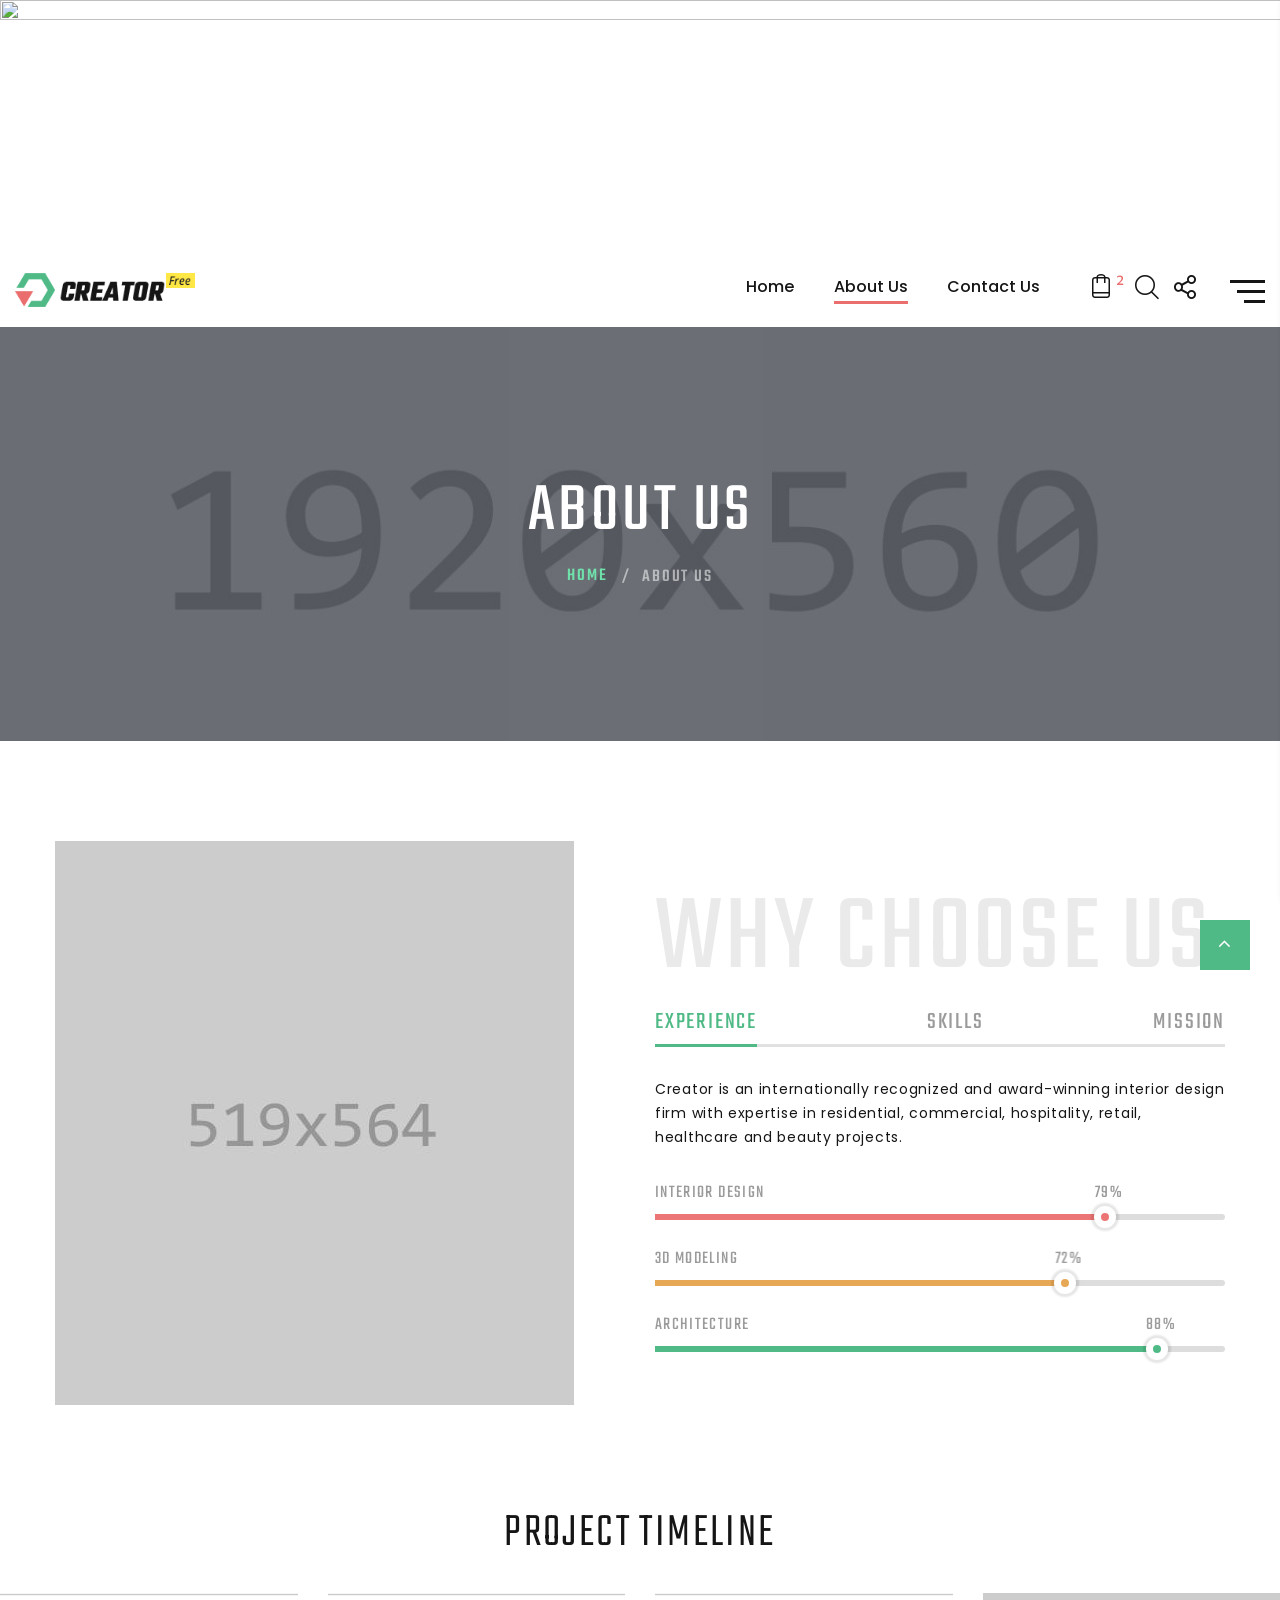
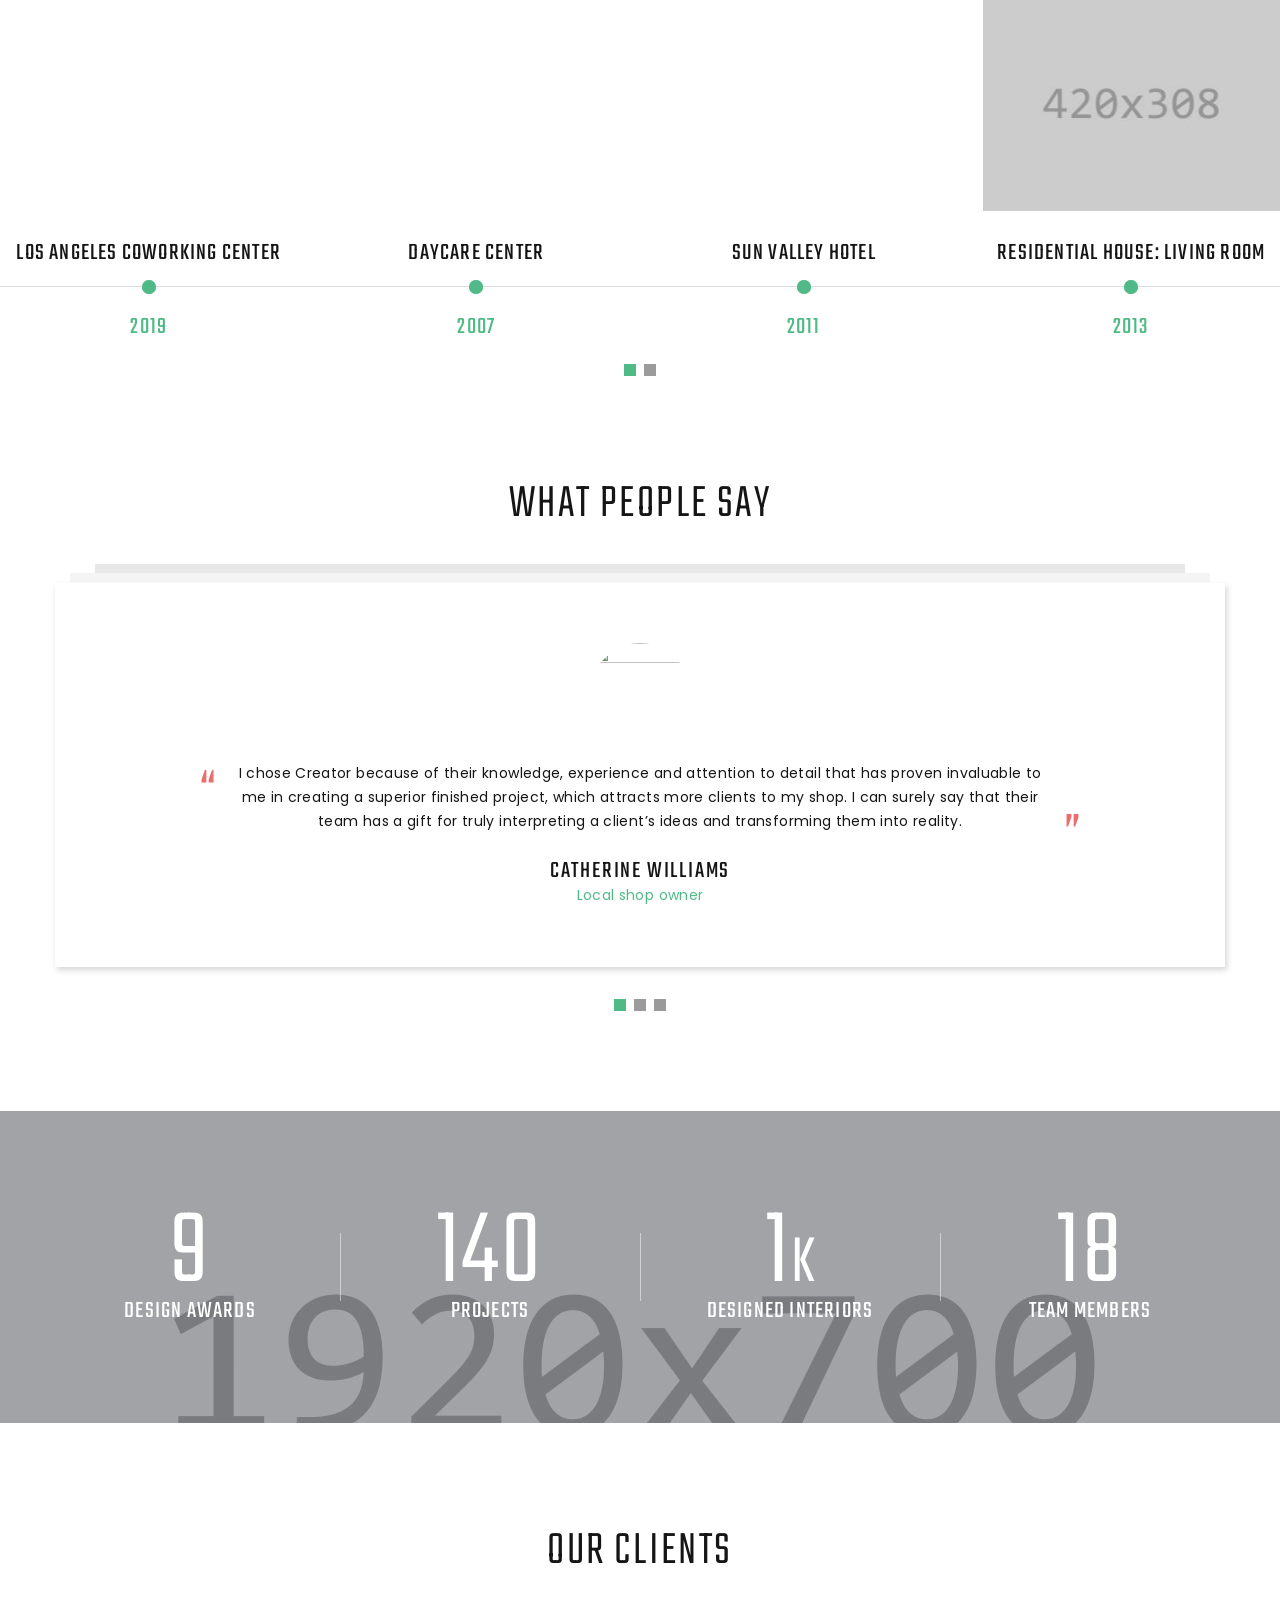
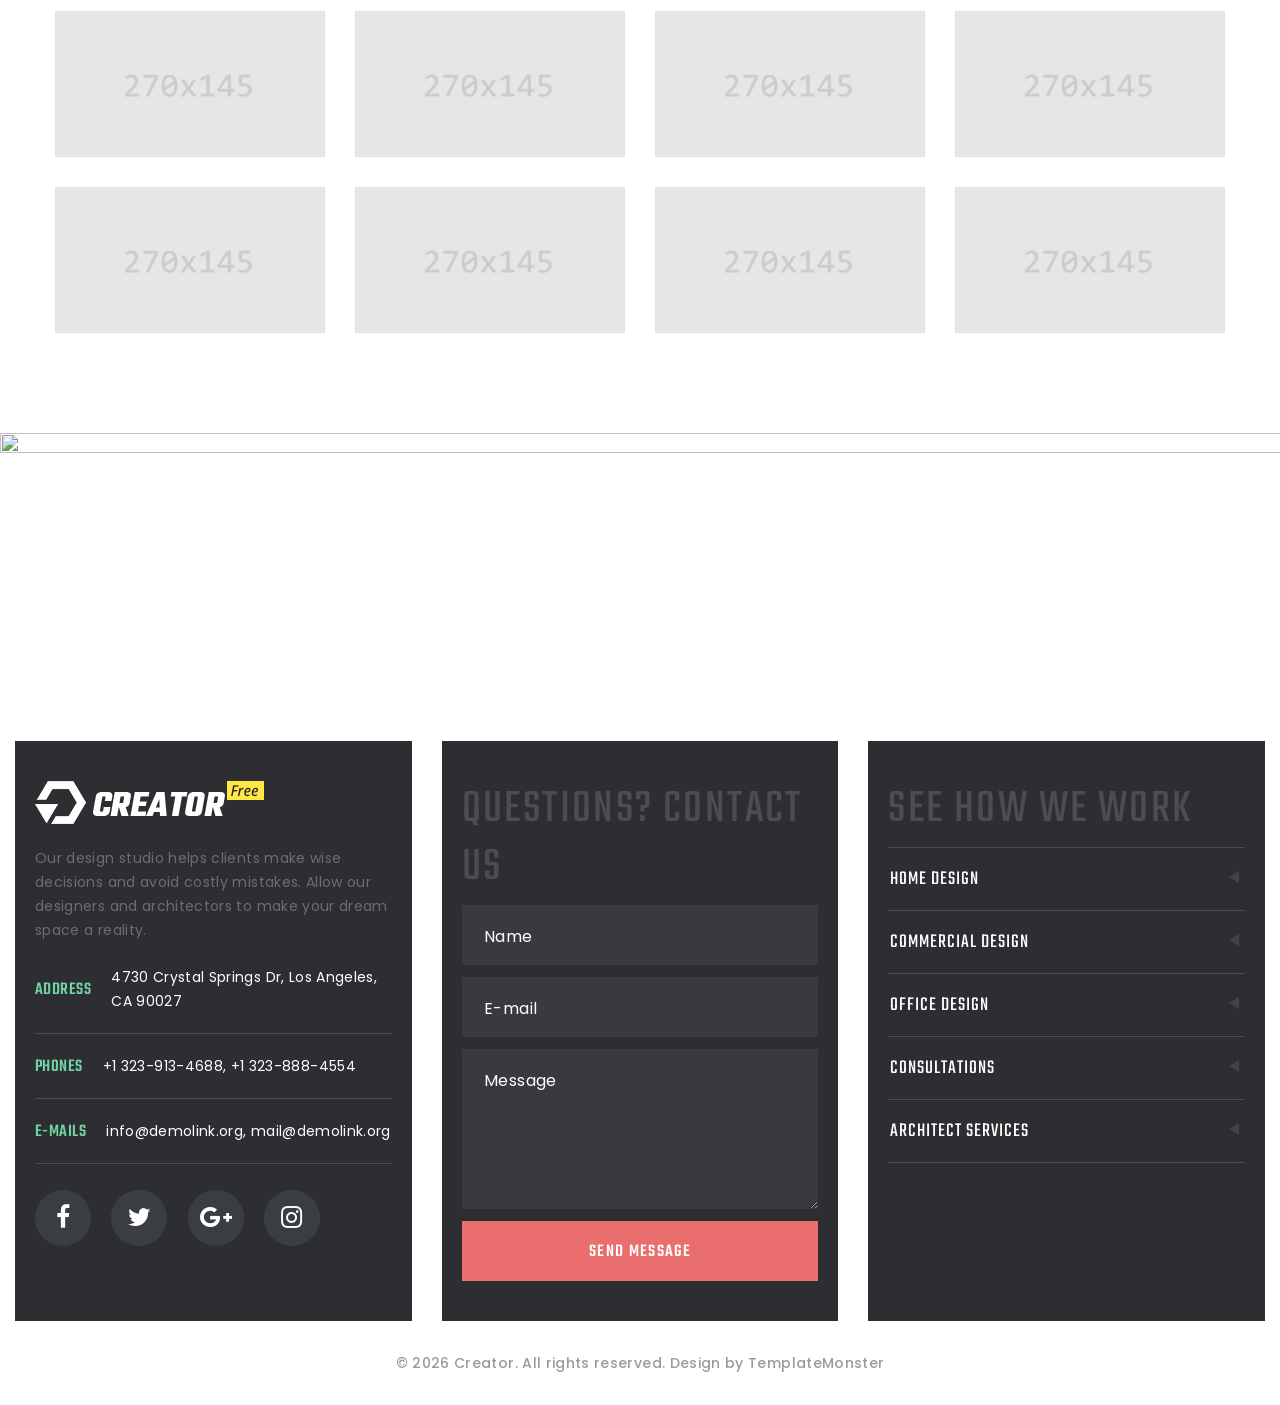
==== commit 048e1fa6: "Update tailwind.config.js and index.html" ====
--- a/about-us.html
+++ b/about-us.html
@@ -1,577 +1,704 @@
 <!DOCTYPE html>
 <html class="wide wow-animation" lang="en">
-  <head>
-    <title>About Us</title>
-    <meta name="format-detection" content="telephone=no">
-    <meta name="viewport" content="width=device-width, height=device-height, initial-scale=1.0, maximum-scale=1.0, user-scalable=0">
-    <meta http-equiv="X-UA-Compatible" content="IE=edge">
-    <meta charset="utf-8">
-    <link rel="icon" href="images/favicon.ico" type="image/x-icon">
-    <!-- Stylesheets-->
-    <link rel="stylesheet" type="text/css" href="//fonts.googleapis.com/css?family=Poppins:400,500%7CTeko:300,400,500%7CMaven+Pro:500">
-    <link rel="stylesheet" href="css/bootstrap.css">
-    <link rel="stylesheet" href="css/fonts.css">
-    <link rel="stylesheet" href="css/style.css">
-    <!--[if lt IE 10]>
+
+<head>
+  <title>About Us</title>
+  <meta name="format-detection" content="telephone=no">
+  <meta name="viewport"
+    content="width=device-width, height=device-height, initial-scale=1.0, maximum-scale=1.0, user-scalable=0">
+  <meta http-equiv="X-UA-Compatible" content="IE=edge">
+  <meta charset="utf-8">
+  <link rel="icon" href="images/favicon.ico" type="image/x-icon">
+  <!-- Stylesheets-->
+  <link rel="stylesheet" type="text/css"
+    href="//fonts.googleapis.com/css?family=Poppins:400,500%7CTeko:300,400,500%7CMaven+Pro:500">
+  <link rel="stylesheet" href="css/bootstrap.css">
+  <link rel="stylesheet" href="css/fonts.css">
+  <link rel="stylesheet" href="css/style.css">
+  <!--[if lt IE 10]>
     <div style="background: #212121; padding: 10px 0; box-shadow: 3px 3px 5px 0 rgba(0,0,0,.3); clear: both; text-align:center; position: relative; z-index:1;"><a href="http://windows.microsoft.com/en-US/internet-explorer/"><img src="images/ie8-panel/warning_bar_0000_us.jpg" border="0" height="42" width="820" alt="You are using an outdated browser. For a faster, safer browsing experience, upgrade for free today."></a></div>
     <script src="js/html5shiv.min.js"></script>
     <![endif]-->
-  </head>
-  <body>
-    <div class="preloader">
-      <div class="preloader-body">
-        <div class="cssload-container"><span></span><span></span><span></span><span></span>
-        </div>
+</head>
+
+<body>
+  <div class="preloader">
+    <div class="preloader-body">
+      <div class="cssload-container"><span></span><span></span><span></span><span></span>
       </div>
     </div>
-    <div class="page">
-      <!-- Top Banner--><a class="section section-banner text-center d-none d-xl-block" href="https://www.templatemonster.com/intense-multipurpose-html-template.html" style="background-image: url(images/banner/banner-bg-02-1920x60.jpg); background-image: -webkit-image-set( url(images/banner/banner-bg-02-1920x60.jpg) 1x, url(images/banner/banner-bg-02-3840x120.jpg) 2x )" target="_blank"><img src="images/banner/banner-fg-02-1600x60.png" srcset="images/banner/banner-fg-02-1600x60.png 1x, images/banner/banner-fg-02-3200x120.png 2x" alt="" width="1600" height="310"></a>
-      <!-- Page Header-->
-      <header class="section page-header">
-        <!-- RD Navbar-->
-        <div class="rd-navbar-wrap">
-          <nav class="rd-navbar rd-navbar-classic" data-layout="rd-navbar-fixed" data-sm-layout="rd-navbar-fixed" data-md-layout="rd-navbar-fixed" data-md-device-layout="rd-navbar-fixed" data-lg-layout="rd-navbar-static" data-lg-device-layout="rd-navbar-fixed" data-xl-layout="rd-navbar-static" data-xl-device-layout="rd-navbar-static" data-xxl-layout="rd-navbar-static" data-xxl-device-layout="rd-navbar-static" data-lg-stick-up-offset="46px" data-xl-stick-up-offset="46px" data-xxl-stick-up-offset="46px" data-lg-stick-up="true" data-xl-stick-up="true" data-xxl-stick-up="true">
-            <div class="rd-navbar-main-outer">
-              <div class="rd-navbar-main">
-                <!-- RD Navbar Panel-->
-                <div class="rd-navbar-panel">
-                  <!-- RD Navbar Toggle-->
-                  <button class="rd-navbar-toggle" data-rd-navbar-toggle=".rd-navbar-nav-wrap"><span></span></button>
-                  <!-- RD Navbar Brand-->
-                  <div class="rd-navbar-brand"><a class="brand" href="index.html"><img src="images/logo-default-229x43.png" alt="" width="229" height="43"/></a></div>
-                </div>
-                <div class="rd-navbar-main-element">
-                  <div class="rd-navbar-nav-wrap">
-                    <!-- RD Navbar Basket-->
-                    <div class="rd-navbar-basket-wrap">
-                      <button class="rd-navbar-basket fl-bigmug-line-shopping198" data-rd-navbar-toggle=".cart-inline"><span>2</span></button>
-                      <div class="cart-inline">
-                        <div class="cart-inline-header">
-                          <h5 class="cart-inline-title">In cart:<span> 2</span> Products</h5>
-                          <h6 class="cart-inline-title">Total price:<span> $800</span></h6>
-                        </div>
-                        <div class="cart-inline-body">
-                          <div class="cart-inline-item">
-                            <div class="unit align-items-center">
-                              <div class="unit-left"><a class="cart-inline-figure" href="#"><img src="images/product-mini-9-100x100.png" alt="" width="100" height="100"/></a></div>
-                              <div class="unit-body">
-                                <h6 class="cart-inline-name"><a href="#">CB2 Coup Grey Office Chair</a></h6>
-                                <div>
-                                  <div class="group-xs group-middle-custom">
-                                    <div class="table-cart-stepper">
-                                      <input class="form-input" type="number" data-zeros="true" value="1" min="1" max="1000"/>
-                                    </div>
-                                    <h6 class="cart-inline-title">$550</h6>
+  </div>
+  <div class="page">
+    <!-- Top Banner--><a class="section section-banner text-center d-none d-xl-block"
+      href="https://www.templatemonster.com/intense-multipurpose-html-template.html"
+      style="background-image: url(images/banner/banner-bg-02-1920x60.jpg); background-image: -webkit-image-set( url(images/banner/banner-bg-02-1920x60.jpg) 1x, url(images/banner/banner-bg-02-3840x120.jpg) 2x )"
+      target="_blank"><img src="images/banner/banner-fg-02-1600x60.png"
+        srcset="images/banner/banner-fg-02-1600x60.png 1x, images/banner/banner-fg-02-3200x120.png 2x" alt=""
+        width="1600" height="310"></a>
+    <!-- Page Header-->
+    <header class="section page-header">
+      <!-- RD Navbar-->
+      <div class="rd-navbar-wrap">
+        <nav class="rd-navbar rd-navbar-classic" data-layout="rd-navbar-fixed" data-sm-layout="rd-navbar-fixed"
+          data-md-layout="rd-navbar-fixed" data-md-device-layout="rd-navbar-fixed" data-lg-layout="rd-navbar-static"
+          data-lg-device-layout="rd-navbar-fixed" data-xl-layout="rd-navbar-static"
+          data-xl-device-layout="rd-navbar-static" data-xxl-layout="rd-navbar-static"
+          data-xxl-device-layout="rd-navbar-static" data-lg-stick-up-offset="46px" data-xl-stick-up-offset="46px"
+          data-xxl-stick-up-offset="46px" data-lg-stick-up="true" data-xl-stick-up="true" data-xxl-stick-up="true">
+          <div class="rd-navbar-main-outer">
+            <div class="rd-navbar-main">
+              <!-- RD Navbar Panel-->
+              <div class="rd-navbar-panel">
+                <!-- RD Navbar Toggle-->
+                <button class="rd-navbar-toggle" data-rd-navbar-toggle=".rd-navbar-nav-wrap"><span></span></button>
+                <!-- RD Navbar Brand-->
+                <div class="rd-navbar-brand"><a class="brand" href="index.html"><img
+                      src="images/logo-default-229x43.png" alt="" width="229" height="43" /></a></div>
+              </div>
+              <div class="rd-navbar-main-element">
+                <div class="rd-navbar-nav-wrap">
+                  <!-- RD Navbar Basket-->
+                  <div class="rd-navbar-basket-wrap">
+                    <button class="rd-navbar-basket fl-bigmug-line-shopping198"
+                      data-rd-navbar-toggle=".cart-inline"><span>2</span></button>
+                    <div class="cart-inline">
+                      <div class="cart-inline-header">
+                        <h5 class="cart-inline-title">In cart:<span> 2</span> Products</h5>
+                        <h6 class="cart-inline-title">Total price:<span> $800</span></h6>
+                      </div>
+                      <div class="cart-inline-body">
+                        <div class="cart-inline-item">
+                          <div class="unit align-items-center">
+                            <div class="unit-left"><a class="cart-inline-figure" href="#"><img
+                                  src="images/product-mini-9-100x100.png" alt="" width="100" height="100" /></a></div>
+                            <div class="unit-body">
+                              <h6 class="cart-inline-name"><a href="#">CB2 Coup Grey Office Chair</a></h6>
+                              <div>
+                                <div class="group-xs group-middle-custom">
+                                  <div class="table-cart-stepper">
+                                    <input class="form-input" type="number" data-zeros="true" value="1" min="1"
+                                      max="1000" />
                                   </div>
+                                  <h6 class="cart-inline-title">$550</h6>
                                 </div>
                               </div>
                             </div>
                           </div>
-                          <div class="cart-inline-item">
-                            <div class="unit align-items-center">
-                              <div class="unit-left"><a class="cart-inline-figure" href="#"><img src="images/product-mini-10-100x100.png" alt="" width="100" height="100"/></a></div>
-                              <div class="unit-body">
-                                <h6 class="cart-inline-name"><a href="#">Ikea Tertial Work lamp</a></h6>
-                                <div>
-                                  <div class="group-xs group-middle-custom">
-                                    <div class="table-cart-stepper">
-                                      <input class="form-input" type="number" data-zeros="true" value="1" min="1" max="1000"/>
-                                    </div>
-                                    <h6 class="cart-inline-title">$250</h6>
+                        </div>
+                        <div class="cart-inline-item">
+                          <div class="unit align-items-center">
+                            <div class="unit-left"><a class="cart-inline-figure" href="#"><img
+                                  src="images/product-mini-10-100x100.png" alt="" width="100" height="100" /></a></div>
+                            <div class="unit-body">
+                              <h6 class="cart-inline-name"><a href="#">Ikea Tertial Work lamp</a></h6>
+                              <div>
+                                <div class="group-xs group-middle-custom">
+                                  <div class="table-cart-stepper">
+                                    <input class="form-input" type="number" data-zeros="true" value="1" min="1"
+                                      max="1000" />
                                   </div>
+                                  <h6 class="cart-inline-title">$250</h6>
                                 </div>
                               </div>
                             </div>
                           </div>
                         </div>
-                        <div class="cart-inline-footer">
-                          <div class="group-sm"><a class="button button-md button-default-outline-2 button-wapasha" href="#">Go to cart</a><a class="button button-md button-primary button-pipaluk" href="#">Checkout</a></div>
-                        </div>
                       </div>
-                    </div>
-                    <!-- RD Navbar Search-->
-                    <div class="rd-navbar-search">
-                      <button class="rd-navbar-search-toggle" data-rd-navbar-toggle=".rd-navbar-search"><span></span></button>
-                      <form class="rd-search" action="#" method="GET">
-                        <div class="form-wrap">
-                          <label class="form-label" for="rd-navbar-search-form-input">Search...</label>
-                          <input class="rd-navbar-search-form-input form-input" id="rd-navbar-search-form-input" type="text" name="s" autocomplete="off"/>
-                        </div>
-                        <button class="rd-search-form-submit fl-bigmug-line-search74" type="submit"></button>
-                      </form>
-                    </div>
-                    <!-- RD Navbar Share-->
-                    <div class="rd-navbar-share fl-bigmug-line-share27" data-rd-navbar-toggle=".rd-navbar-share-list">
-                      <ul class="list-inline rd-navbar-share-list">
-                        <li class="rd-navbar-share-list-item"><a class="icon fa fa-facebook" href="#"></a></li>
-                        <li class="rd-navbar-share-list-item"><a class="icon fa fa-twitter" href="#"></a></li>
-                        <li class="rd-navbar-share-list-item"><a class="icon fa fa-google-plus" href="#"></a></li>
-                        <li class="rd-navbar-share-list-item"><a class="icon fa fa-instagram" href="#"></a></li>
-                      </ul><a class="rd-navbar-basket rd-navbar-basket-mobile fl-bigmug-line-shopping198" href="cart-page.html"><span>2</span></a>
-                    </div>
-                    <!-- RD Navbar Nav-->
-                    <ul class="rd-navbar-nav">
-                      <li class="rd-nav-item"><a class="rd-nav-link" href="index.html">Home</a>
-                      </li>
-                      <li class="rd-nav-item active"><a class="rd-nav-link" href="about-us.html">About Us</a>
-                      </li>
-                      <li class="rd-nav-item"><a class="rd-nav-link" href="typography.html">Typography</a>
-                      </li>
-                      <li class="rd-nav-item"><a class="rd-nav-link" href="contact-us.html">Contact Us</a>
-                      </li>
+                      <div class="cart-inline-footer">
+                        <div class="group-sm"><a class="button button-md button-default-outline-2 button-wapasha"
+                            href="#">Go to cart</a><a class="button button-md button-primary button-pipaluk"
+                            href="#">Checkout</a></div>
+                      </div>
+                    </div>
+                  </div>
+                  <!-- RD Navbar Search-->
+                  <div class="rd-navbar-search">
+                    <button class="rd-navbar-search-toggle"
+                      data-rd-navbar-toggle=".rd-navbar-search"><span></span></button>
+                    <form class="rd-search" action="#" method="GET">
+                      <div class="form-wrap">
+                        <label class="form-label" for="rd-navbar-search-form-input">Search...</label>
+                        <input class="rd-navbar-search-form-input form-input" id="rd-navbar-search-form-input"
+                          type="text" name="s" autocomplete="off" />
+                      </div>
+                      <button class="rd-search-form-submit fl-bigmug-line-search74" type="submit"></button>
+                    </form>
+                  </div>
+                  <!-- RD Navbar Share-->
+                  <div class="rd-navbar-share fl-bigmug-line-share27" data-rd-navbar-toggle=".rd-navbar-share-list">
+                    <ul class="list-inline rd-navbar-share-list">
+                      <li class="rd-navbar-share-list-item"><a class="icon fa fa-whatsapp" href="#"></a></li>
+                      <li class="rd-navbar-share-list-item"><a class="icon fa fa-twitter" href="#"></a></li>
+                      <li class="rd-navbar-share-list-item"><a class="icon fa fa-google-plus" href="#"></a></li>
+                      <li class="rd-navbar-share-list-item"><a class="icon fa fa-instagram" href="#"></a></li>
+                    </ul><a class="rd-navbar-basket rd-navbar-basket-mobile fl-bigmug-line-shopping198"
+                      href="cart-page.html"><span>2</span></a>
+                  </div>
+                  <!-- RD Navbar Nav-->
+                  <ul class="rd-navbar-nav">
+                    <li class="rd-nav-item"><a class="rd-nav-link" href="index.html">Home</a>
+                    </li>
+                    <li class="rd-nav-item active"><a class="rd-nav-link" href="about-us.html">About Us</a>
+                    </li>
+                    <li class="rd-nav-item"><a class="rd-nav-link" href="contact-us.html">Contact Us</a>
+                    </li>
+                  </ul>
+                </div>
+                <div class="rd-navbar-project-hamburger" data-rd-navbar-toggle=".rd-navbar-main">
+                  <div class="project-hamburger"><span class="project-hamburger-arrow-top"></span><span
+                      class="project-hamburger-arrow-center"></span><span class="project-hamburger-arrow-bottom"></span>
+                  </div>
+                  <div class="project-close"><span></span><span></span></div>
+                </div>
+              </div>
+              <div class="rd-navbar-project rd-navbar-classic-project">
+                <h4 class="text-spacing-50">Our Works</h4>
+                <div class="rd-navbar-project-content rd-navbar-classic-project-content">
+                  <div class="row" data-lightgallery="group">
+                    <div class="col-12">
+                      <!-- Thumbnail Classic-->
+                      <article class="thumbnail thumbnail-mary">
+                        <div class="thumbnail-mary-figure"><img src="images/gallery-image-1-330x240.jpg" alt=""
+                            width="330" height="240" />
+                        </div>
+                        <div class="thumbnail-mary-caption"><a class="icon fl-bigmug-line-zoom60"
+                            href="images/grid-gallery-4-1200x800-original.jpg" data-lightgallery="item"><img
+                              src="images/gallery-image-1-330x240.jpg" alt="" width="330" height="240" /></a>
+                        </div>
+                      </article>
+                    </div>
+                    <div class="col-12">
+                      <!-- Thumbnail Classic-->
+                      <article class="thumbnail thumbnail-mary">
+                        <div class="thumbnail-mary-figure"><img src="images/gallery-image-2-330x240.jpg" alt=""
+                            width="330" height="240" />
+                        </div>
+                        <div class="thumbnail-mary-caption"><a class="icon fl-bigmug-line-zoom60"
+                            href="images/fullwidth-masonry-gallery-10-1200x800-original.jpg"
+                            data-lightgallery="item"><img src="images/gallery-image-2-330x240.jpg" alt="" width="330"
+                              height="240" /></a>
+                        </div>
+                      </article>
+                    </div>
+                    <div class="col-12">
+                      <!-- Thumbnail Classic-->
+                      <article class="thumbnail thumbnail-mary">
+                        <div class="thumbnail-mary-figure"><img src="images/gallery-image-3-330x240.jpg" alt=""
+                            width="330" height="240" />
+                        </div>
+                        <div class="thumbnail-mary-caption"><a class="icon fl-bigmug-line-zoom60"
+                            href="images/fullwidth-gallery-4-1200x800-original.jpg" data-lightgallery="item"><img
+                              src="images/gallery-image-3-330x240.jpg" alt="" width="330" height="240" /></a>
+                        </div>
+                      </article>
+                    </div>
+                    <div class="col-12">
+                      <!-- Thumbnail Classic-->
+                      <article class="thumbnail thumbnail-mary">
+                        <div class="thumbnail-mary-figure"><img src="images/gallery-image-4-330x240.jpg" alt=""
+                            width="330" height="240" />
+                        </div>
+                        <div class="thumbnail-mary-caption"><a class="icon fl-bigmug-line-zoom60"
+                            href="images/masonry-gallery-4-1200x800-original.jpg" data-lightgallery="item"><img
+                              src="images/gallery-image-4-330x240.jpg" alt="" width="330" height="240" /></a>
+                        </div>
+                      </article>
+                    </div>
+                    <div class="col-12">
+                      <!-- Thumbnail Classic-->
+                      <article class="thumbnail thumbnail-mary">
+                        <div class="thumbnail-mary-figure"><img src="images/gallery-image-5-330x240.jpg" alt=""
+                            width="330" height="240" />
+                        </div>
+                        <div class="thumbnail-mary-caption"><a class="icon fl-bigmug-line-zoom60"
+                            href="images/fullwidth-masonry-gallery-6-1200x800-original.jpg"
+                            data-lightgallery="item"><img src="images/gallery-image-5-330x240.jpg" alt="" width="330"
+                              height="240" /></a>
+                        </div>
+                      </article>
+                    </div>
+                  </div>
+                </div>
+              </div>
+            </div>
+          </div>
+        </nav>
+      </div>
+    </header>
+    <!-- Breadcrumbs -->
+    <section class="breadcrumbs-custom-inset">
+      <div class="breadcrumbs-custom context-dark bg-overlay-60">
+        <div class="container">
+          <h2 class="breadcrumbs-custom-title">About Us</h2>
+          <ul class="breadcrumbs-custom-path">
+            <li><a href="index.html">Home</a></li>
+            <li class="active">About Us</li>
+          </ul>
+        </div>
+        <div class="box-position" style="background-image: url(images/bg-about.jpg);"></div>
+      </div>
+    </section>
+    <!-- Why choose us-->
+    <section class="section section-sm section-first bg-default text-md-left">
+      <div class="container">
+        <div class="row row-50 justify-content-center align-items-xl-center">
+          <div class="col-md-10 col-lg-5 col-xl-6"><img src="images/about-1-519x564.jpg" alt="" width="519"
+              height="564" />
+          </div>
+          <div class="col-md-10 col-lg-7 col-xl-6">
+            <h1 class="text-spacing-25 font-weight-normal title-opacity-9">Why choose us</h1>
+            <!-- Bootstrap tabs-->
+            <div class="tabs-custom tabs-horizontal tabs-line" id="tabs-4">
+              <!-- Nav tabs-->
+              <ul class="nav nav-tabs">
+                <li class="nav-item" role="presentation"><a class="nav-link active" href="#tabs-4-1"
+                    data-toggle="tab">Experience</a></li>
+                <li class="nav-item" role="presentation"><a class="nav-link" href="#tabs-4-2"
+                    data-toggle="tab">Skills</a></li>
+                <li class="nav-item" role="presentation"><a class="nav-link" href="#tabs-4-3"
+                    data-toggle="tab">Mission</a></li>
+              </ul>
+              <!-- Tab panes-->
+              <div class="tab-content">
+                <div class="tab-pane fade show active" id="tabs-4-1">
+                  <p>Creator is an internationally recognized and award-winning interior design firm with expertise in
+                    residential, commercial, hospitality, retail, healthcare and beauty projects.</p>
+                  <!-- Linear progress bar-->
+                  <article class="progress-linear progress-secondary">
+                    <div class="progress-header">
+                      <p>Interior Design</p>
+                    </div>
+                    <div class="progress-bar-linear-wrap">
+                      <div class="progress-bar-linear"><span class="progress-value">79</span><span
+                          class="progress-marker"></span></div>
+                    </div>
+                  </article>
+                  <!-- Linear progress bar-->
+                  <article class="progress-linear progress-orange">
+                    <div class="progress-header">
+                      <p>3d modeling</p>
+                    </div>
+                    <div class="progress-bar-linear-wrap">
+                      <div class="progress-bar-linear"><span class="progress-value">72</span><span
+                          class="progress-marker"></span></div>
+                    </div>
+                  </article>
+                  <!-- Linear progress bar-->
+                  <article class="progress-linear">
+                    <div class="progress-header">
+                      <p>Architecture</p>
+                    </div>
+                    <div class="progress-bar-linear-wrap">
+                      <div class="progress-bar-linear"><span class="progress-value">88</span><span
+                          class="progress-marker"></span></div>
+                    </div>
+                  </article>
+                </div>
+                <div class="tab-pane fade" id="tabs-4-2">
+                  <div class="row row-40 justify-content-center text-center inset-top-10">
+                    <div class="col-sm-4">
+                      <!-- Circle Progress Bar-->
+                      <div class="progress-bar-circle" data-value="0.87" data-gradient="#ec7575"
+                        data-empty-fill="transparent" data-size="150" data-thickness="12" data-reverse="true">
+                        <span></span>
+                      </div>
+                      <p class="progress-bar-circle-title">Interior Design</p>
+                    </div>
+                    <div class="col-sm-4">
+                      <!-- Circle Progress Bar-->
+                      <div class="progress-bar-circle" data-value="0.74" data-gradient="#e7a855"
+                        data-empty-fill="transparent" data-size="150" data-thickness="12" data-reverse="true">
+                        <span></span>
+                      </div>
+                      <p class="progress-bar-circle-title">Architecture</p>
+                    </div>
+                    <div class="col-sm-4">
+                      <!-- Circle Progress Bar-->
+                      <div class="progress-bar-circle" data-value="0.99" data-gradient="#50ba87"
+                        data-empty-fill="transparent" data-size="150" data-thickness="12" data-reverse="true">
+                        <span></span>
+                      </div>
+                      <p class="progress-bar-circle-title">Space Planning</p>
+                    </div>
+                  </div>
+                  <div class="group-md group-middle"><a class="button button-width-xl-230 button-primary button-pipaluk"
+                      href="#">Get in touch</a><a
+                      class="button button-width-xl-310 button-default-outline button-wapasha" href="#">Download
+                      presentation</a></div>
+                </div>
+                <div class="tab-pane fade" id="tabs-4-3">
+                  <p>Our mission is simple—working with people to create beautiful homes and environments through
+                    inspiration and design. We will take the time to understand you and your project, and then design a
+                    plan that suits you.</p>
+                  <div class="text-center text-sm-left offset-top-30">
+                    <ul class="row-16 list-0 list-custom list-marked list-marked-sm list-marked-secondary">
+                      <li>Interior design</li>
+                      <li>Space planning</li>
+                      <li>Decorating services</li>
+                      <li>Paint consultations</li>
+                      <li>Furniture selections</li>
+                      <li>Room layouts</li>
                     </ul>
                   </div>
-                  <div class="rd-navbar-project-hamburger" data-rd-navbar-toggle=".rd-navbar-main">
-                    <div class="project-hamburger"><span class="project-hamburger-arrow-top"></span><span class="project-hamburger-arrow-center"></span><span class="project-hamburger-arrow-bottom"></span></div>
-                    <div class="project-close"><span></span><span></span></div>
-                  </div>
-                </div>
-                <div class="rd-navbar-project rd-navbar-classic-project">
-                  <h4 class="text-spacing-50">Our Works</h4>
-                  <div class="rd-navbar-project-content rd-navbar-classic-project-content">
-                    <div class="row" data-lightgallery="group">
-                      <div class="col-12">
-                        <!-- Thumbnail Classic-->
-                        <article class="thumbnail thumbnail-mary">
-                          <div class="thumbnail-mary-figure"><img src="images/gallery-image-1-330x240.jpg" alt="" width="330" height="240"/>
-                          </div>
-                          <div class="thumbnail-mary-caption"><a class="icon fl-bigmug-line-zoom60" href="images/grid-gallery-4-1200x800-original.jpg" data-lightgallery="item"><img src="images/gallery-image-1-330x240.jpg" alt="" width="330" height="240"/></a>
-                          </div>
-                        </article>
-                      </div>
-                      <div class="col-12">
-                        <!-- Thumbnail Classic-->
-                        <article class="thumbnail thumbnail-mary">
-                          <div class="thumbnail-mary-figure"><img src="images/gallery-image-2-330x240.jpg" alt="" width="330" height="240"/>
-                          </div>
-                          <div class="thumbnail-mary-caption"><a class="icon fl-bigmug-line-zoom60" href="images/fullwidth-masonry-gallery-10-1200x800-original.jpg" data-lightgallery="item"><img src="images/gallery-image-2-330x240.jpg" alt="" width="330" height="240"/></a>
-                          </div>
-                        </article>
-                      </div>
-                      <div class="col-12">
-                        <!-- Thumbnail Classic-->
-                        <article class="thumbnail thumbnail-mary">
-                          <div class="thumbnail-mary-figure"><img src="images/gallery-image-3-330x240.jpg" alt="" width="330" height="240"/>
-                          </div>
-                          <div class="thumbnail-mary-caption"><a class="icon fl-bigmug-line-zoom60" href="images/fullwidth-gallery-4-1200x800-original.jpg" data-lightgallery="item"><img src="images/gallery-image-3-330x240.jpg" alt="" width="330" height="240"/></a>
-                          </div>
-                        </article>
-                      </div>
-                      <div class="col-12">
-                        <!-- Thumbnail Classic-->
-                        <article class="thumbnail thumbnail-mary">
-                          <div class="thumbnail-mary-figure"><img src="images/gallery-image-4-330x240.jpg" alt="" width="330" height="240"/>
-                          </div>
-                          <div class="thumbnail-mary-caption"><a class="icon fl-bigmug-line-zoom60" href="images/masonry-gallery-4-1200x800-original.jpg" data-lightgallery="item"><img src="images/gallery-image-4-330x240.jpg" alt="" width="330" height="240"/></a>
-                          </div>
-                        </article>
-                      </div>
-                      <div class="col-12">
-                        <!-- Thumbnail Classic-->
-                        <article class="thumbnail thumbnail-mary">
-                          <div class="thumbnail-mary-figure"><img src="images/gallery-image-5-330x240.jpg" alt="" width="330" height="240"/>
-                          </div>
-                          <div class="thumbnail-mary-caption"><a class="icon fl-bigmug-line-zoom60" href="images/fullwidth-masonry-gallery-6-1200x800-original.jpg" data-lightgallery="item"><img src="images/gallery-image-5-330x240.jpg" alt="" width="330" height="240"/></a>
-                          </div>
-                        </article>
-                      </div>
-                    </div>
-                  </div>
-                </div>
-              </div>
-            </div>
-          </nav>
-        </div>
-      </header>
-      <!-- Breadcrumbs -->
-      <section class="breadcrumbs-custom-inset">
-        <div class="breadcrumbs-custom context-dark bg-overlay-60">
+                  <div class="group-md group-middle"><a class="button button-width-xl-230 button-primary button-pipaluk"
+                      href="#">Get in touch</a><a
+                      class="button button-width-xl-310 button-default-outline button-wapasha" href="#">Download
+                      presentation</a></div>
+                </div>
+              </div>
+            </div>
+          </div>
+        </div>
+      </div>
+    </section>
+
+    <!-- Latest Projects-->
+    <section class="section section-sm section-fluid bg-default">
+      <div class="container">
+        <h3>Project timeline</h3>
+      </div>
+      <!-- Owl Carousel-->
+      <div class="owl-carousel owl-classic owl-timeline" data-items="1" data-md-items="2" data-lg-items="3"
+        data-xl-items="4" data-margin="30" data-autoplay="true" data-nav="true" data-dots="true">
+        <div class="owl-item">
+          <!-- Thumbnail Classic-->
+          <article class="thumbnail thumbnail-mary thumbnail-md">
+            <div class="thumbnail-mary-figure"><img src="images/project-1-420x308.jpg" alt="" width="420"
+                height="308" />
+            </div>
+            <div class="thumbnail-mary-caption"><a class="icon fl-bigmug-line-zoom60"
+                href="images/grid-gallery-1-1200x800-original.jpg" data-lightgallery="item"><img
+                  src="images/project-1-420x308.jpg" alt="" width="420" height="308" /></a>
+            </div>
+          </article>
+          <div class="thumbnail-mary-description">
+            <h5 class="thumbnail-mary-project"><a href="#">Los Angeles coworking center</a></h5><span
+              class="thumbnail-mary-decor"></span>
+            <h5 class="thumbnail-mary-time">
+              <time datetime="2019">2019</time>
+            </h5>
+          </div>
+        </div>
+        <div class="owl-item">
+          <!-- Thumbnail Classic-->
+          <article class="thumbnail thumbnail-mary thumbnail-md">
+            <div class="thumbnail-mary-figure"><img src="images/project-2-420x308.jpg" alt="" width="420"
+                height="308" />
+            </div>
+            <div class="thumbnail-mary-caption"><a class="icon fl-bigmug-line-zoom60"
+                href="images/fullwidth-masonry-gallery-10-1200x800-original.jpg" data-lightgallery="item"><img
+                  src="images/project-2-420x308.jpg" alt="" width="420" height="308" /></a>
+            </div>
+          </article>
+          <div class="thumbnail-mary-description">
+            <h5 class="thumbnail-mary-project"><a href="#">daycare center</a></h5><span
+              class="thumbnail-mary-decor"></span>
+            <h5 class="thumbnail-mary-time">
+              <time datetime="2007">2007</time>
+            </h5>
+          </div>
+        </div>
+        <div class="owl-item">
+          <!-- Thumbnail Classic-->
+          <article class="thumbnail thumbnail-mary thumbnail-md">
+            <div class="thumbnail-mary-figure"><img src="images/project-3-420x308.jpg" alt="" width="420"
+                height="308" />
+            </div>
+            <div class="thumbnail-mary-caption"><a class="icon fl-bigmug-line-zoom60"
+                href="images/grid-gallery-3-1200x800-original.jpg" data-lightgallery="item"><img
+                  src="images/project-3-420x308.jpg" alt="" width="420" height="308" /></a>
+            </div>
+          </article>
+          <div class="thumbnail-mary-description">
+            <h5 class="thumbnail-mary-project"><a href="#">Sun valley hotel</a></h5><span
+              class="thumbnail-mary-decor"></span>
+            <h5 class="thumbnail-mary-time">
+              <time datetime="2011">2011</time>
+            </h5>
+          </div>
+        </div>
+        <div class="owl-item">
+          <!-- Thumbnail Classic-->
+          <article class="thumbnail thumbnail-mary thumbnail-md">
+            <div class="thumbnail-mary-figure"><img src="images/project-4-420x308.jpg" alt="" width="420"
+                height="308" />
+            </div>
+            <div class="thumbnail-mary-caption"><a class="icon fl-bigmug-line-zoom60"
+                href="images/project-4-1200x800-original.jpg" data-lightgallery="item"><img
+                  src="images/project-4-420x308.jpg" alt="" width="420" height="308" /></a>
+            </div>
+          </article>
+          <div class="thumbnail-mary-description">
+            <h5 class="thumbnail-mary-project"><a href="#">Residential house: living room</a></h5><span
+              class="thumbnail-mary-decor"></span>
+            <h5 class="thumbnail-mary-time">
+              <time datetime="2013">2013</time>
+            </h5>
+          </div>
+        </div>
+        <div class="owl-item">
+          <!-- Thumbnail Classic-->
+          <article class="thumbnail thumbnail-mary thumbnail-md">
+            <div class="thumbnail-mary-figure"><img src="images/project-5-420x308.jpg" alt="" width="420"
+                height="308" />
+            </div>
+            <div class="thumbnail-mary-caption"><a class="icon fl-bigmug-line-zoom60"
+                href="images/fullwidth-gallery-5-1200x800-original.jpg" data-lightgallery="item"><img
+                  src="images/project-5-420x308.jpg" alt="" width="420" height="308" /></a>
+            </div>
+          </article>
+          <div class="thumbnail-mary-description">
+            <h5 class="thumbnail-mary-project"><a href="#">Social Center</a></h5><span
+              class="thumbnail-mary-decor"></span>
+            <h5 class="thumbnail-mary-time">
+              <time datetime="2014">2014</time>
+            </h5>
+          </div>
+        </div>
+        <div class="owl-item">
+          <!-- Thumbnail Classic-->
+          <article class="thumbnail thumbnail-mary thumbnail-md">
+            <div class="thumbnail-mary-figure"><img src="images/project-6-420x308.jpg" alt="" width="420"
+                height="308" />
+            </div>
+            <div class="thumbnail-mary-caption"><a class="icon fl-bigmug-line-zoom60"
+                href="images/project-6-1200x800-original.jpg" data-lightgallery="item"><img
+                  src="images/project-6-420x308.jpg" alt="" width="420" height="308" /></a>
+            </div>
+          </article>
+          <div class="thumbnail-mary-description">
+            <h5 class="thumbnail-mary-project"><a href="#">Small Kitchen</a></h5><span
+              class="thumbnail-mary-decor"></span>
+            <h5 class="thumbnail-mary-time">
+              <time datetime="2017">2017</time>
+            </h5>
+          </div>
+        </div>
+      </div>
+    </section>
+
+    <!-- What people Say-->
+    <section class="section section-sm section-last bg-default">
+      <div class="container">
+        <h3>What people Say</h3>
+        <!-- Owl Carousel-->
+        <div class="owl-carousel owl-modern" data-items="1" data-stage-padding="15" data-margin="30" data-dots="true"
+          data-animation-in="fadeIn" data-animation-out="fadeOut" data-autoplay="true">
+          <!-- Quote Lisa-->
+          <article class="quote-lisa">
+            <div class="quote-lisa-body"><a class="quote-lisa-figure" href="#"><img class="img-circles"
+                  src="images/user-16-100x100.jpg" alt="" width="100" height="100" /></a>
+              <div class="quote-lisa-text">
+                <p class="q">I chose Creator because of their knowledge, experience and attention to detail that has
+                  proven invaluable to me in creating a superior finished project, which attracts more clients to my
+                  shop. I can surely say that their team has a gift for truly interpreting a client’s ideas and
+                  transforming them into reality.</p>
+              </div>
+              <h5 class="quote-lisa-cite"><a href="#">Catherine Williams</a></h5>
+              <p class="quote-lisa-status">Local shop owner</p>
+            </div>
+          </article>
+          <!-- Quote Lisa-->
+          <article class="quote-lisa">
+            <div class="quote-lisa-body"><a class="quote-lisa-figure" href="#"><img class="img-circles"
+                  src="images/user-17-100x100.jpg" alt="" width="100" height="100" /></a>
+              <div class="quote-lisa-text">
+                <p class="q">This agency was highly recommended to me. The sensitivity, knowledge, vision and ultimate
+                  execution this firm brought to the table was tremendous. They have enormously talented designers in
+                  the team who consistently deliver the highest quality as well as aesthetically beautiful solutions for
+                  their clients.</p>
+              </div>
+              <h5 class="quote-lisa-cite"><a href="#">Rupert Wood</a></h5>
+              <p class="quote-lisa-status">House owner</p>
+            </div>
+          </article>
+          <!-- Quote Lisa-->
+          <article class="quote-lisa">
+            <div class="quote-lisa-body"><a class="quote-lisa-figure" href="#"><img class="img-circles"
+                  src="images/user-18-100x100.jpg" alt="" width="100" height="100" /></a>
+              <div class="quote-lisa-text">
+                <p class="q">Your professional guidance gave me results that far exceeded my expectations. My clients
+                  thoroughly enjoy the fun, relaxing ambience that the interior design creates. Thank you for helping me
+                  bring my ideas to life and transform my own workspace into something new and awesome!</p>
+              </div>
+              <h5 class="quote-lisa-cite"><a href="#">Samantha Brown</a></h5>
+              <p class="quote-lisa-status">Freelancer</p>
+            </div>
+          </article>
+        </div>
+      </div>
+    </section>
+
+    <!-- Counter Classic-->
+    <section class="section section-fluid bg-default">
+      <div class="parallax-container" data-parallax-img="images/bg-counter-2.jpg">
+        <div class="parallax-content section-xl context-dark bg-overlay-26">
           <div class="container">
-            <h2 class="breadcrumbs-custom-title">About Us</h2>
-            <ul class="breadcrumbs-custom-path">
-              <li><a href="index.html">Home</a></li>
-              <li class="active">About Us</li>
-            </ul>
-          </div>
-          <div class="box-position" style="background-image: url(images/bg-about.jpg);"></div>
-        </div>
-      </section>
-      <!-- Why choose us-->
-      <section class="section section-sm section-first bg-default text-md-left">
-        <div class="container">
-          <div class="row row-50 justify-content-center align-items-xl-center">
-            <div class="col-md-10 col-lg-5 col-xl-6"><img src="images/about-1-519x564.jpg" alt="" width="519" height="564"/>
-            </div>
-            <div class="col-md-10 col-lg-7 col-xl-6">
-              <h1 class="text-spacing-25 font-weight-normal title-opacity-9">Why choose us</h1>
-              <!-- Bootstrap tabs-->
-              <div class="tabs-custom tabs-horizontal tabs-line" id="tabs-4">
-                <!-- Nav tabs-->
-                <ul class="nav nav-tabs">
-                  <li class="nav-item" role="presentation"><a class="nav-link active" href="#tabs-4-1" data-toggle="tab">Experience</a></li>
-                  <li class="nav-item" role="presentation"><a class="nav-link" href="#tabs-4-2" data-toggle="tab">Skills</a></li>
-                  <li class="nav-item" role="presentation"><a class="nav-link" href="#tabs-4-3" data-toggle="tab">Mission</a></li>
-                </ul>
-                <!-- Tab panes-->
-                <div class="tab-content">
-                  <div class="tab-pane fade show active" id="tabs-4-1">
-                    <p>Creator is an internationally recognized and award-winning interior design firm with expertise in residential, commercial, hospitality, retail, healthcare and beauty projects.</p>
-                    <!-- Linear progress bar-->
-                    <article class="progress-linear progress-secondary">
-                      <div class="progress-header">
-                        <p>Interior Design</p>
-                      </div>
-                      <div class="progress-bar-linear-wrap">
-                        <div class="progress-bar-linear"><span class="progress-value">79</span><span class="progress-marker"></span></div>
-                      </div>
-                    </article>
-                    <!-- Linear progress bar-->
-                    <article class="progress-linear progress-orange">
-                      <div class="progress-header">
-                        <p>3d modeling</p>
-                      </div>
-                      <div class="progress-bar-linear-wrap">
-                        <div class="progress-bar-linear"><span class="progress-value">72</span><span class="progress-marker"></span></div>
-                      </div>
-                    </article>
-                    <!-- Linear progress bar-->
-                    <article class="progress-linear">
-                      <div class="progress-header">
-                        <p>Architecture</p>
-                      </div>
-                      <div class="progress-bar-linear-wrap">
-                        <div class="progress-bar-linear"><span class="progress-value">88</span><span class="progress-marker"></span></div>
-                      </div>
-                    </article>
-                  </div>
-                  <div class="tab-pane fade" id="tabs-4-2">
-                    <div class="row row-40 justify-content-center text-center inset-top-10">
-                      <div class="col-sm-4">
-                        <!-- Circle Progress Bar-->
-                        <div class="progress-bar-circle" data-value="0.87" data-gradient="#ec7575" data-empty-fill="transparent" data-size="150" data-thickness="12" data-reverse="true"><span></span></div>
-                        <p class="progress-bar-circle-title">Interior Design</p>
-                      </div>
-                      <div class="col-sm-4">
-                        <!-- Circle Progress Bar-->
-                        <div class="progress-bar-circle" data-value="0.74" data-gradient="#e7a855" data-empty-fill="transparent" data-size="150" data-thickness="12" data-reverse="true"><span></span></div>
-                        <p class="progress-bar-circle-title">Architecture</p>
-                      </div>
-                      <div class="col-sm-4">
-                        <!-- Circle Progress Bar-->
-                        <div class="progress-bar-circle" data-value="0.99" data-gradient="#50ba87" data-empty-fill="transparent" data-size="150" data-thickness="12" data-reverse="true"><span></span></div>
-                        <p class="progress-bar-circle-title">Space Planning</p>
-                      </div>
-                    </div>
-                    <div class="group-md group-middle"><a class="button button-width-xl-230 button-primary button-pipaluk" href="#">Get in touch</a><a class="button button-width-xl-310 button-default-outline button-wapasha" href="#">Download presentation</a></div>
-                  </div>
-                  <div class="tab-pane fade" id="tabs-4-3">
-                    <p>Our mission is simple—working with people to create beautiful homes and environments through inspiration and design. We will take the time to understand you and your project, and then design a plan that suits you.</p>
-                    <div class="text-center text-sm-left offset-top-30">
-                      <ul class="row-16 list-0 list-custom list-marked list-marked-sm list-marked-secondary">
-                        <li>Interior design</li>
-                        <li>Space planning</li>
-                        <li>Decorating services</li>
-                        <li>Paint consultations</li>
-                        <li>Furniture selections</li>
-                        <li>Room layouts</li>
-                      </ul>
-                    </div>
-                    <div class="group-md group-middle"><a class="button button-width-xl-230 button-primary button-pipaluk" href="#">Get in touch</a><a class="button button-width-xl-310 button-default-outline button-wapasha" href="#">Download presentation</a></div>
-                  </div>
-                </div>
-              </div>
-            </div>
-          </div>
-        </div>
-      </section>
+            <div class="row row-50 justify-content-center border-classic">
+              <div class="col-sm-6 col-md-5 col-lg-3">
+                <div class="counter-classic">
+                  <div class="counter-classic-number"><span class="counter">12</span>
+                  </div>
+                  <h5 class="counter-classic-title">Design awards</h5>
+                </div>
+              </div>
+              <div class="col-sm-6 col-md-5 col-lg-3">
+                <div class="counter-classic">
+                  <div class="counter-classic-number"><span class="counter">194</span>
+                  </div>
+                  <h5 class="counter-classic-title">Projects</h5>
+                </div>
+              </div>
+              <div class="col-sm-6 col-md-5 col-lg-3">
+                <div class="counter-classic">
+                  <div class="counter-classic-number"><span class="counter">2</span><span class="symbol">k</span>
+                  </div>
+                  <h5 class="counter-classic-title">Designed interiors</h5>
+                </div>
+              </div>
+              <div class="col-sm-6 col-md-5 col-lg-3">
+                <div class="counter-classic">
+                  <div class="counter-classic-number"><span class="counter">25</span>
+                  </div>
+                  <h5 class="counter-classic-title">Team members</h5>
+                </div>
+              </div>
+            </div>
+          </div>
+        </div>
+      </div>
+    </section>
 
-      <!-- Latest Projects-->
-      <section class="section section-sm section-fluid bg-default">
-        <div class="container">
-          <h3>Project timeline</h3>
-        </div>
-        <!-- Owl Carousel-->
-        <div class="owl-carousel owl-classic owl-timeline" data-items="1" data-md-items="2" data-lg-items="3" data-xl-items="4" data-margin="30" data-autoplay="true" data-nav="true" data-dots="true">
-          <div class="owl-item">
-            <!-- Thumbnail Classic-->
-            <article class="thumbnail thumbnail-mary thumbnail-md">
-              <div class="thumbnail-mary-figure"><img src="images/project-1-420x308.jpg" alt="" width="420" height="308"/>
-              </div>
-              <div class="thumbnail-mary-caption"><a class="icon fl-bigmug-line-zoom60" href="images/grid-gallery-1-1200x800-original.jpg" data-lightgallery="item"><img src="images/project-1-420x308.jpg" alt="" width="420" height="308"/></a>
-              </div>
-            </article>
-            <div class="thumbnail-mary-description">
-              <h5 class="thumbnail-mary-project"><a href="#">Los Angeles coworking center</a></h5><span class="thumbnail-mary-decor"></span>
-              <h5 class="thumbnail-mary-time">
-                <time datetime="2019">2019</time>
-              </h5>
-            </div>
-          </div>
-          <div class="owl-item">
-            <!-- Thumbnail Classic-->
-            <article class="thumbnail thumbnail-mary thumbnail-md">
-              <div class="thumbnail-mary-figure"><img src="images/project-2-420x308.jpg" alt="" width="420" height="308"/>
-              </div>
-              <div class="thumbnail-mary-caption"><a class="icon fl-bigmug-line-zoom60" href="images/fullwidth-masonry-gallery-10-1200x800-original.jpg" data-lightgallery="item"><img src="images/project-2-420x308.jpg" alt="" width="420" height="308"/></a>
-              </div>
-            </article>
-            <div class="thumbnail-mary-description">
-              <h5 class="thumbnail-mary-project"><a href="#">daycare center</a></h5><span class="thumbnail-mary-decor"></span>
-              <h5 class="thumbnail-mary-time">
-                <time datetime="2007">2007</time>
-              </h5>
-            </div>
-          </div>
-          <div class="owl-item">
-            <!-- Thumbnail Classic-->
-            <article class="thumbnail thumbnail-mary thumbnail-md">
-              <div class="thumbnail-mary-figure"><img src="images/project-3-420x308.jpg" alt="" width="420" height="308"/>
-              </div>
-              <div class="thumbnail-mary-caption"><a class="icon fl-bigmug-line-zoom60" href="images/grid-gallery-3-1200x800-original.jpg" data-lightgallery="item"><img src="images/project-3-420x308.jpg" alt="" width="420" height="308"/></a>
-              </div>
-            </article>
-            <div class="thumbnail-mary-description">
-              <h5 class="thumbnail-mary-project"><a href="#">Sun valley hotel</a></h5><span class="thumbnail-mary-decor"></span>
-              <h5 class="thumbnail-mary-time">
-                <time datetime="2011">2011</time>
-              </h5>
-            </div>
-          </div>
-          <div class="owl-item">
-            <!-- Thumbnail Classic-->
-            <article class="thumbnail thumbnail-mary thumbnail-md">
-              <div class="thumbnail-mary-figure"><img src="images/project-4-420x308.jpg" alt="" width="420" height="308"/>
-              </div>
-              <div class="thumbnail-mary-caption"><a class="icon fl-bigmug-line-zoom60" href="images/project-4-1200x800-original.jpg" data-lightgallery="item"><img src="images/project-4-420x308.jpg" alt="" width="420" height="308"/></a>
-              </div>
-            </article>
-            <div class="thumbnail-mary-description">
-              <h5 class="thumbnail-mary-project"><a href="#">Residential house: living room</a></h5><span class="thumbnail-mary-decor"></span>
-              <h5 class="thumbnail-mary-time">
-                <time datetime="2013">2013</time>
-              </h5>
-            </div>
-          </div>
-          <div class="owl-item">
-            <!-- Thumbnail Classic-->
-            <article class="thumbnail thumbnail-mary thumbnail-md">
-              <div class="thumbnail-mary-figure"><img src="images/project-5-420x308.jpg" alt="" width="420" height="308"/>
-              </div>
-              <div class="thumbnail-mary-caption"><a class="icon fl-bigmug-line-zoom60" href="images/fullwidth-gallery-5-1200x800-original.jpg" data-lightgallery="item"><img src="images/project-5-420x308.jpg" alt="" width="420" height="308"/></a>
-              </div>
-            </article>
-            <div class="thumbnail-mary-description">
-              <h5 class="thumbnail-mary-project"><a href="#">Social Center</a></h5><span class="thumbnail-mary-decor"></span>
-              <h5 class="thumbnail-mary-time">
-                <time datetime="2014">2014</time>
-              </h5>
-            </div>
-          </div>
-          <div class="owl-item">
-            <!-- Thumbnail Classic-->
-            <article class="thumbnail thumbnail-mary thumbnail-md">
-              <div class="thumbnail-mary-figure"><img src="images/project-6-420x308.jpg" alt="" width="420" height="308"/>
-              </div>
-              <div class="thumbnail-mary-caption"><a class="icon fl-bigmug-line-zoom60" href="images/project-6-1200x800-original.jpg" data-lightgallery="item"><img src="images/project-6-420x308.jpg" alt="" width="420" height="308"/></a>
-              </div>
-            </article>
-            <div class="thumbnail-mary-description">
-              <h5 class="thumbnail-mary-project"><a href="#">Small Kitchen</a></h5><span class="thumbnail-mary-decor"></span>
-              <h5 class="thumbnail-mary-time">
-                <time datetime="2017">2017</time>
-              </h5>
-            </div>
-          </div>
-        </div>
-      </section>
+    <!-- Our clients-->
+    <section class="section section-xl bg-default">
+      <div class="container">
+        <h3>Our clients</h3>
+        <div class="row row-30 row-sm">
+          <div class="col-sm-6 col-md-4 col-xl-3 wow fadeInDown" data-wow-delay=".3s"><a class="clients-classic"
+              href="#"><img src="images/clients-1-270x145.png" alt="" width="270" height="145" /></a></div>
+          <div class="col-sm-6 col-md-4 col-xl-3 wow fadeInDown" data-wow-delay=".2s"><a class="clients-classic"
+              href="#"><img src="images/clients-2-270x145.png" alt="" width="270" height="145" /></a></div>
+          <div class="col-sm-6 col-md-4 col-xl-3 wow fadeInDown" data-wow-delay=".1s"><a class="clients-classic"
+              href="#"><img src="images/clients-3-270x145.png" alt="" width="270" height="145" /></a></div>
+          <div class="col-sm-6 col-md-4 col-xl-3 wow fadeInDown"><a class="clients-classic" href="#"><img
+                src="images/clients-4-270x145.png" alt="" width="270" height="145" /></a></div>
+          <div class="col-sm-6 col-md-4 col-xl-3 wow fadeInUp"><a class="clients-classic" href="#"><img
+                src="images/clients-5-270x145.png" alt="" width="270" height="145" /></a></div>
+          <div class="col-sm-6 col-md-4 col-xl-3 wow fadeInUp" data-wow-delay=".1s"><a class="clients-classic"
+              href="#"><img src="images/clients-6-270x145.png" alt="" width="270" height="145" /></a></div>
+          <div class="col-sm-6 col-md-4 col-xl-3 wow fadeInUp" data-wow-delay=".2s"><a class="clients-classic"
+              href="#"><img src="images/clients-7-270x145.png" alt="" width="270" height="145" /></a></div>
+          <div class="col-sm-6 col-md-4 col-xl-3 wow fadeInUp" data-wow-delay=".3s"><a class="clients-classic"
+              href="#"><img src="images/clients-8-270x145.png" alt="" width="270" height="145" /></a></div>
+        </div>
+      </div>
+    </section>
 
-      <!-- What people Say-->
-      <section class="section section-sm section-last bg-default">
-        <div class="container">
-          <h3>What people Say</h3>
-          <!-- Owl Carousel-->
-          <div class="owl-carousel owl-modern" data-items="1" data-stage-padding="15" data-margin="30" data-dots="true" data-animation-in="fadeIn" data-animation-out="fadeOut" data-autoplay="true">
-            <!-- Quote Lisa-->
-            <article class="quote-lisa">
-              <div class="quote-lisa-body"><a class="quote-lisa-figure" href="#"><img class="img-circles" src="images/user-16-100x100.jpg" alt="" width="100" height="100"/></a>
-                <div class="quote-lisa-text">
-                  <p class="q">I chose Creator because of their knowledge, experience and attention to detail that has proven invaluable to me in creating a superior finished project, which attracts more clients to my shop. I can surely say that their team has a gift for truly interpreting a client’s ideas and transforming them into reality.</p>
-                </div>
-                <h5 class="quote-lisa-cite"><a href="#">Catherine Williams</a></h5>
-                <p class="quote-lisa-status">Local shop owner</p>
-              </div>
-            </article>
-            <!-- Quote Lisa-->
-            <article class="quote-lisa">
-              <div class="quote-lisa-body"><a class="quote-lisa-figure" href="#"><img class="img-circles" src="images/user-17-100x100.jpg" alt="" width="100" height="100"/></a>
-                <div class="quote-lisa-text">
-                  <p class="q">This agency was highly recommended to me. The sensitivity, knowledge, vision and ultimate execution this firm brought to the table was tremendous. They have enormously talented designers in the team who consistently deliver the highest quality as well as aesthetically beautiful solutions for their clients.</p>
-                </div>
-                <h5 class="quote-lisa-cite"><a href="#">Rupert Wood</a></h5>
-                <p class="quote-lisa-status">House owner</p>
-              </div>
-            </article>
-            <!-- Quote Lisa-->
-            <article class="quote-lisa">
-              <div class="quote-lisa-body"><a class="quote-lisa-figure" href="#"><img class="img-circles" src="images/user-18-100x100.jpg" alt="" width="100" height="100"/></a>
-                <div class="quote-lisa-text">
-                  <p class="q">Your professional guidance gave me results that far exceeded my expectations. My clients thoroughly enjoy the fun, relaxing ambience that the interior design creates. Thank you for helping me bring my ideas to life and transform my own workspace into something new and awesome!</p>
-                </div>
-                <h5 class="quote-lisa-cite"><a href="#">Samantha Brown</a></h5>
-                <p class="quote-lisa-status">Freelancer</p>
-              </div>
-            </article>
-          </div>
-        </div>
-      </section>
+    <!-- Bottom Banner--><a class="section-banner"
+      href="https://www.templatemonster.com/intense-multipurpose-html-template.html"
+      style="background-image: url(images/banner/banner-bg-01-1920x310.jpg); background-image: -webkit-image-set( url(images/banner/banner-bg-01-1920x310.jpg) 1x, url(images/banner/banner-bg-01-3840x620.jpg) 2x )"
+      target="_blank"><img src="images/banner/banner-fg-01-1600x310.png"
+        srcset="images/banner/banner-fg-01-1600x310.png 1x, images/banner/banner-fg-01-3200x620.png 2x" alt=""
+        width="1600" height="310"></a>
+    <!-- Page Footer-->
+    <footer class="section section-fluid footer-classic">
+      <div class="container-fluid">
+        <div class="row row-30 justify-content-center">
+          <div class="col-md-10 col-lg-12 col-xl-4 wow fadeInRight">
+            <div class="box-footer box-footer-small">
+              <div class="footer-brand"><a href="index.html"><img src="images/logo-inverse-229x43.png" alt=""
+                    width="229" height="43" /></a></div>
+              <p class="text-width-medium">Our design studio helps clients make wise decisions and avoid costly
+                mistakes. Allow our designers and architectors to make your dream space a reality.</p>
+              <div class="contact-classic">
+                <div class="contact-classic-item">
+                  <div class="unit align-items-center">
+                    <div class="unit-left">
+                      <h6 class="contact-classic-title">Address</h6>
+                    </div>
+                    <div class="unit-body contact-classic-link"><a href="#">4730 Crystal Springs Dr, Los Angeles, CA
+                        90027</a></div>
+                  </div>
+                </div>
+                <div class="contact-classic-item">
+                  <div class="unit align-items-center">
+                    <div class="unit-left">
+                      <h6 class="contact-classic-title">Phones</h6>
+                    </div>
+                    <div class="unit-body contact-classic-link"><a href="tel:#">+1 323-913-4688</a>, <a href="tel:#"> +1
+                        323-888-4554</a>
+                    </div>
+                  </div>
+                </div>
+                <div class="contact-classic-item">
+                  <div class="unit align-items-center">
+                    <div class="unit-left">
+                      <h6 class="contact-classic-title">E-mails</h6>
+                    </div>
+                    <div class="unit-body contact-classic-link"><a href="mailto:#"> info@demolink.org</a>, <a
+                        href="mailto:#"> mail@demolink.org</a>
+                    </div>
+                  </div>
+                </div>
+              </div>
+              <ul class="list-inline list-inline-sm footer-social-list">
+                <li><a class="icon fa fa-facebook" href="#"></a></li>
+                <li><a class="icon fa fa-twitter" href="#"></a></li>
+                <li><a class="icon fa fa-google-plus" href="#"></a></li>
+                <li><a class="icon fa fa-instagram" href="#"></a></li>
+              </ul>
+            </div>
+          </div>
+          <div class="col-md-10 col-lg-6 col-xl-4 wow fadeInRight" data-wow-delay=".1s">
+            <div class="box-footer">
+              <h3 class="font-weight-normal">Questions? Contact Us</h3>
+              <form class="rd-form rd-mailform" data-form-output="form-output-global" data-form-type="contact"
+                method="post" action="bat/rd-mailform.php">
+                <div class="form-wrap">
+                  <input class="form-input" id="contact-name-6" type="text" name="name" data-constraints="@Required" />
+                  <label class="form-label" for="contact-name-6">Name</label>
+                </div>
+                <div class="form-wrap">
+                  <input class="form-input" id="contact-email-6" type="email" name="email"
+                    data-constraints="@Email @Required" />
+                  <label class="form-label" for="contact-email-6">E-mail</label>
+                </div>
+                <div class="form-wrap">
+                  <label class="form-label" for="contact-message-6">Message</label>
+                  <textarea class="form-input" id="contact-message-6" name="message"
+                    data-constraints="@Required"></textarea>
+                </div>
+                <button class="button button-block button-ujarak button-secondary" type="submit">Send Message</button>
+              </form>
+            </div>
+          </div>
+          <div class="col-md-10 col-lg-6 col-xl-4 wow fadeInRight" data-wow-delay=".2s">
+            <div class="box-footer">
+              <h3 class="font-weight-normal">See how we work</h3>
+              <ul class="footer-list-category">
+                <li class="heading-5"><a href="#">Home design<span></span></a></li>
+                <li class="heading-5"><a href="#">Commercial design<span></span></a></li>
+                <li class="heading-5"><a href="#">Office design<span></span></a></li>
+                <li class="heading-5"><a href="#">Consultations<span></span></a></li>
+                <li class="heading-5"><a href="#">Architect services<span></span></a></li>
+              </ul>
+            </div>
+          </div>
+        </div>
+      </div>
+      <div class="container footer-bottom-panel wow fadeInUp">
+        <!-- Rights-->
+        <p class="rights"><span>&copy;&nbsp;</span><span class="copyright-year"></span> <span>Creator</span>. All rights
+          reserved. <span> Design&nbsp;by&nbsp;<a href="https://www.templatemonster.com">TemplateMonster</a></span>
+        </p>
+      </div>
+    </footer>
+  </div>
+  <!-- Global Mailform Output-->
+  <div class="snackbars" id="form-output-global"></div>
+  <!-- Javascript-->
+  <script src="js/core.min.js"></script>
+  <script src="js/script.js"></script>
+</body>
 
-      <!-- Counter Classic-->
-      <section class="section section-fluid bg-default">
-        <div class="parallax-container" data-parallax-img="images/bg-counter-2.jpg">
-          <div class="parallax-content section-xl context-dark bg-overlay-26">
-            <div class="container">
-              <div class="row row-50 justify-content-center border-classic">
-                <div class="col-sm-6 col-md-5 col-lg-3">
-                  <div class="counter-classic">
-                    <div class="counter-classic-number"><span class="counter">12</span>
-                    </div>
-                    <h5 class="counter-classic-title">Design awards</h5>
-                  </div>
-                </div>
-                <div class="col-sm-6 col-md-5 col-lg-3">
-                  <div class="counter-classic">
-                    <div class="counter-classic-number"><span class="counter">194</span>
-                    </div>
-                    <h5 class="counter-classic-title">Projects</h5>
-                  </div>
-                </div>
-                <div class="col-sm-6 col-md-5 col-lg-3">
-                  <div class="counter-classic">
-                    <div class="counter-classic-number"><span class="counter">2</span><span class="symbol">k</span>
-                    </div>
-                    <h5 class="counter-classic-title">Designed interiors</h5>
-                  </div>
-                </div>
-                <div class="col-sm-6 col-md-5 col-lg-3">
-                  <div class="counter-classic">
-                    <div class="counter-classic-number"><span class="counter">25</span>
-                    </div>
-                    <h5 class="counter-classic-title">Team members</h5>
-                  </div>
-                </div>
-              </div>
-            </div>
-          </div>
-        </div>
-      </section>
-
-      <!-- Our clients-->
-      <section class="section section-xl bg-default">
-        <div class="container">
-          <h3>Our clients</h3>
-          <div class="row row-30 row-sm">
-            <div class="col-sm-6 col-md-4 col-xl-3 wow fadeInDown" data-wow-delay=".3s"><a class="clients-classic" href="#"><img src="images/clients-1-270x145.png" alt="" width="270" height="145"/></a></div>
-            <div class="col-sm-6 col-md-4 col-xl-3 wow fadeInDown" data-wow-delay=".2s"><a class="clients-classic" href="#"><img src="images/clients-2-270x145.png" alt="" width="270" height="145"/></a></div>
-            <div class="col-sm-6 col-md-4 col-xl-3 wow fadeInDown" data-wow-delay=".1s"><a class="clients-classic" href="#"><img src="images/clients-3-270x145.png" alt="" width="270" height="145"/></a></div>
-            <div class="col-sm-6 col-md-4 col-xl-3 wow fadeInDown"><a class="clients-classic" href="#"><img src="images/clients-4-270x145.png" alt="" width="270" height="145"/></a></div>
-            <div class="col-sm-6 col-md-4 col-xl-3 wow fadeInUp"><a class="clients-classic" href="#"><img src="images/clients-5-270x145.png" alt="" width="270" height="145"/></a></div>
-            <div class="col-sm-6 col-md-4 col-xl-3 wow fadeInUp" data-wow-delay=".1s"><a class="clients-classic" href="#"><img src="images/clients-6-270x145.png" alt="" width="270" height="145"/></a></div>
-            <div class="col-sm-6 col-md-4 col-xl-3 wow fadeInUp" data-wow-delay=".2s"><a class="clients-classic" href="#"><img src="images/clients-7-270x145.png" alt="" width="270" height="145"/></a></div>
-            <div class="col-sm-6 col-md-4 col-xl-3 wow fadeInUp" data-wow-delay=".3s"><a class="clients-classic" href="#"><img src="images/clients-8-270x145.png" alt="" width="270" height="145"/></a></div>
-          </div>
-        </div>
-      </section>
-
-      <!-- Bottom Banner--><a class="section-banner" href="https://www.templatemonster.com/intense-multipurpose-html-template.html" style="background-image: url(images/banner/banner-bg-01-1920x310.jpg); background-image: -webkit-image-set( url(images/banner/banner-bg-01-1920x310.jpg) 1x, url(images/banner/banner-bg-01-3840x620.jpg) 2x )" target="_blank"><img src="images/banner/banner-fg-01-1600x310.png" srcset="images/banner/banner-fg-01-1600x310.png 1x, images/banner/banner-fg-01-3200x620.png 2x" alt="" width="1600" height="310"></a>
-      <!-- Page Footer-->
-      <footer class="section section-fluid footer-classic">
-        <div class="container-fluid">
-          <div class="row row-30 justify-content-center">
-            <div class="col-md-10 col-lg-12 col-xl-4 wow fadeInRight">
-              <div class="box-footer box-footer-small">
-                <div class="footer-brand"><a href="index.html"><img src="images/logo-inverse-229x43.png" alt="" width="229" height="43"/></a></div>
-                <p class="text-width-medium">Our design studio helps clients make wise decisions and avoid costly mistakes. Allow our designers and architectors to make your dream space a reality.</p>
-                <div class="contact-classic">
-                  <div class="contact-classic-item">
-                    <div class="unit align-items-center">
-                      <div class="unit-left">
-                        <h6 class="contact-classic-title">Address</h6>
-                      </div>
-                      <div class="unit-body contact-classic-link"><a href="#">4730 Crystal Springs Dr, Los Angeles, CA 90027</a></div>
-                    </div>
-                  </div>
-                  <div class="contact-classic-item">
-                    <div class="unit align-items-center">
-                      <div class="unit-left">
-                        <h6 class="contact-classic-title">Phones</h6>
-                      </div>
-                      <div class="unit-body contact-classic-link"><a href="tel:#">+1 323-913-4688</a>, <a href="tel:#"> +1 323-888-4554</a>
-                      </div>
-                    </div>
-                  </div>
-                  <div class="contact-classic-item">
-                    <div class="unit align-items-center">
-                      <div class="unit-left">
-                        <h6 class="contact-classic-title">E-mails</h6>
-                      </div>
-                      <div class="unit-body contact-classic-link"><a href="mailto:#"> info@demolink.org</a>, <a href="mailto:#"> mail@demolink.org</a>
-                      </div>
-                    </div>
-                  </div>
-                </div>
-                <ul class="list-inline list-inline-sm footer-social-list">
-                  <li><a class="icon fa fa-facebook" href="#"></a></li>
-                  <li><a class="icon fa fa-twitter" href="#"></a></li>
-                  <li><a class="icon fa fa-google-plus" href="#"></a></li>
-                  <li><a class="icon fa fa-instagram" href="#"></a></li>
-                </ul>
-              </div>
-            </div>
-            <div class="col-md-10 col-lg-6 col-xl-4 wow fadeInRight" data-wow-delay=".1s">
-              <div class="box-footer">
-                <h3 class="font-weight-normal">Questions? Contact Us</h3>
-                <form class="rd-form rd-mailform" data-form-output="form-output-global" data-form-type="contact" method="post" action="bat/rd-mailform.php">
-                  <div class="form-wrap">
-                    <input class="form-input" id="contact-name-6" type="text" name="name" data-constraints="@Required"/>
-                    <label class="form-label" for="contact-name-6">Name</label>
-                  </div>
-                  <div class="form-wrap">
-                    <input class="form-input" id="contact-email-6" type="email" name="email" data-constraints="@Email @Required"/>
-                    <label class="form-label" for="contact-email-6">E-mail</label>
-                  </div>
-                  <div class="form-wrap">
-                    <label class="form-label" for="contact-message-6">Message</label>
-                    <textarea class="form-input" id="contact-message-6" name="message" data-constraints="@Required"></textarea>
-                  </div>
-                  <button class="button button-block button-ujarak button-secondary" type="submit">Send Message</button>
-                </form>
-              </div>
-            </div>
-            <div class="col-md-10 col-lg-6 col-xl-4 wow fadeInRight" data-wow-delay=".2s">
-              <div class="box-footer">
-                <h3 class="font-weight-normal">See how we work</h3>
-                <ul class="footer-list-category">
-                  <li class="heading-5"><a href="#">Home design<span></span></a></li>
-                  <li class="heading-5"><a href="#">Commercial design<span></span></a></li>
-                  <li class="heading-5"><a href="#">Office design<span></span></a></li>
-                  <li class="heading-5"><a href="#">Consultations<span></span></a></li>
-                  <li class="heading-5"><a href="#">Architect services<span></span></a></li>
-                </ul>
-              </div>
-            </div>
-          </div>
-        </div>
-        <div class="container footer-bottom-panel wow fadeInUp">
-          <!-- Rights-->
-          <p class="rights"><span>&copy;&nbsp;</span><span class="copyright-year"></span> <span>Creator</span>. All rights reserved. <span> Design&nbsp;by&nbsp;<a href="https://www.templatemonster.com">TemplateMonster</a></span>
-          </p>
-        </div>
-      </footer>
-    </div>
-    <!-- Global Mailform Output-->
-    <div class="snackbars" id="form-output-global"></div>
-    <!-- Javascript-->
-    <script src="js/core.min.js"></script>
-    <script src="js/script.js"></script>
-  </body>
 </html>
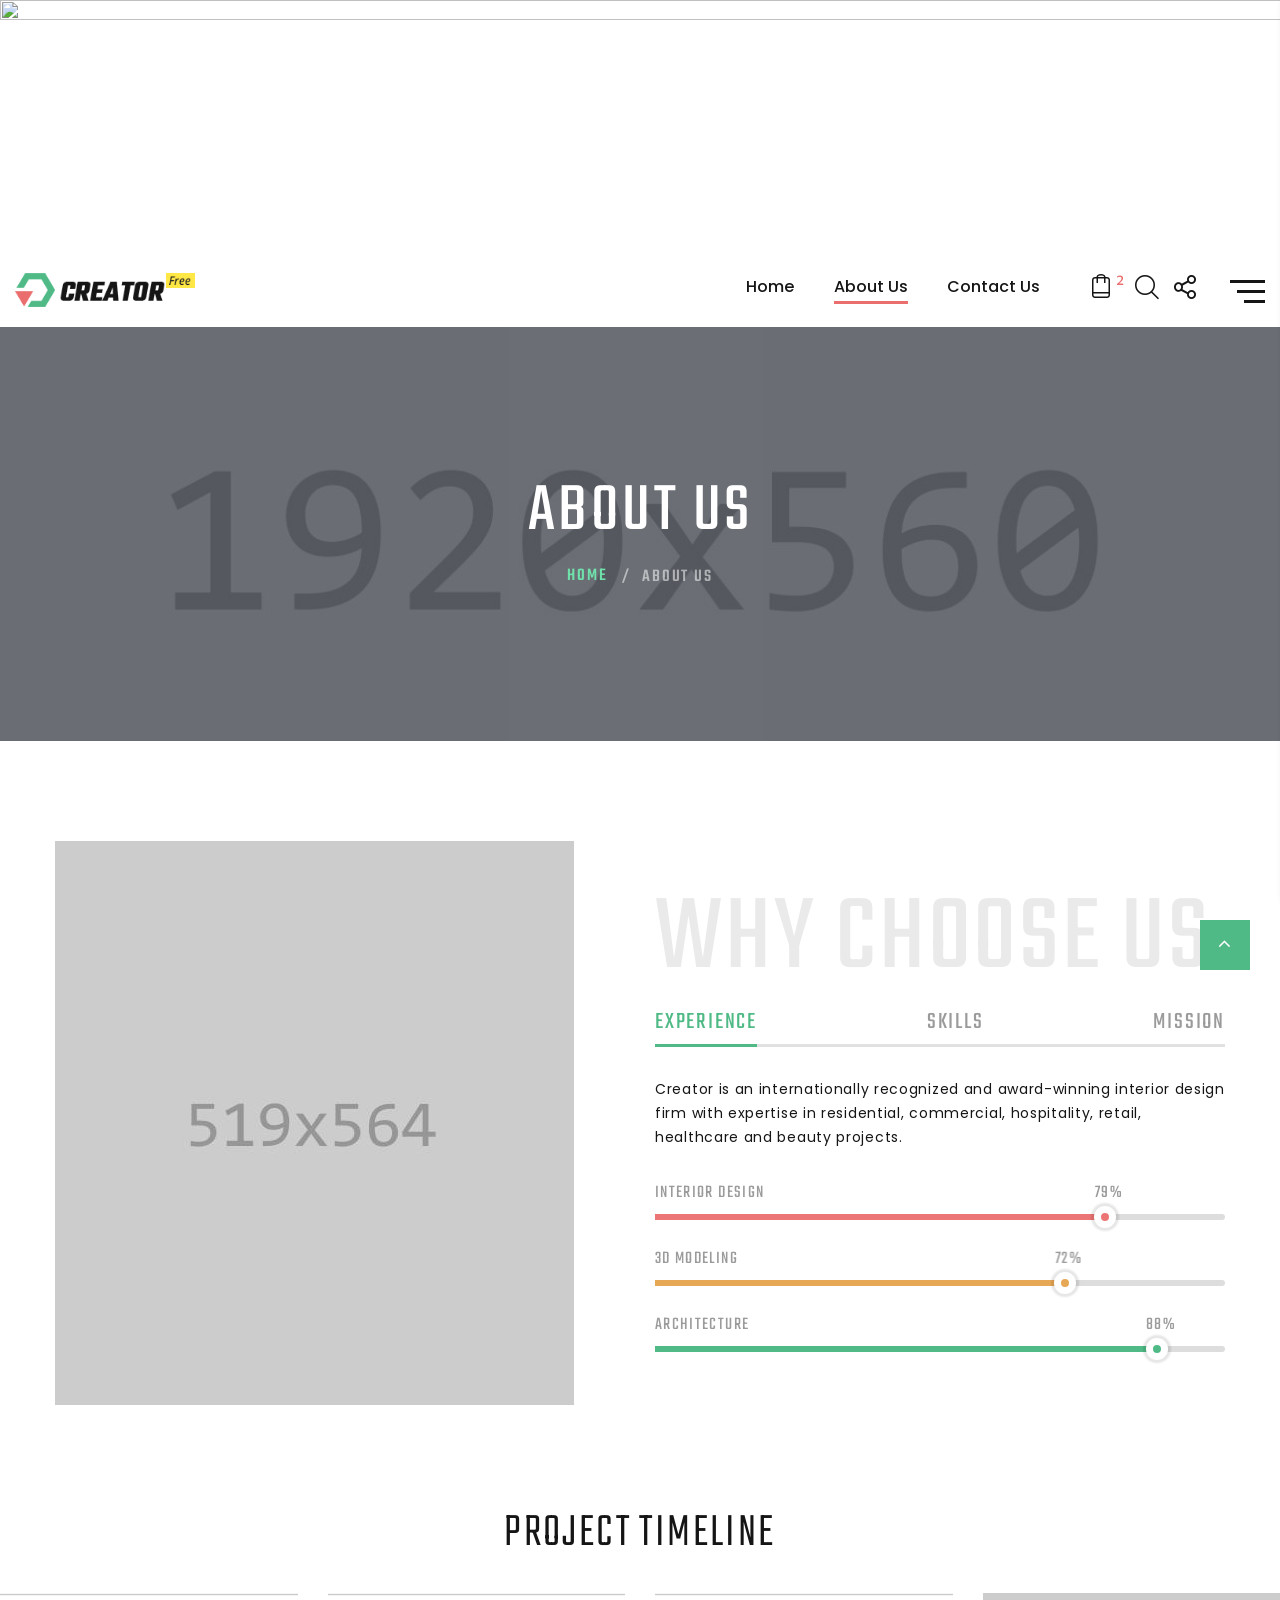
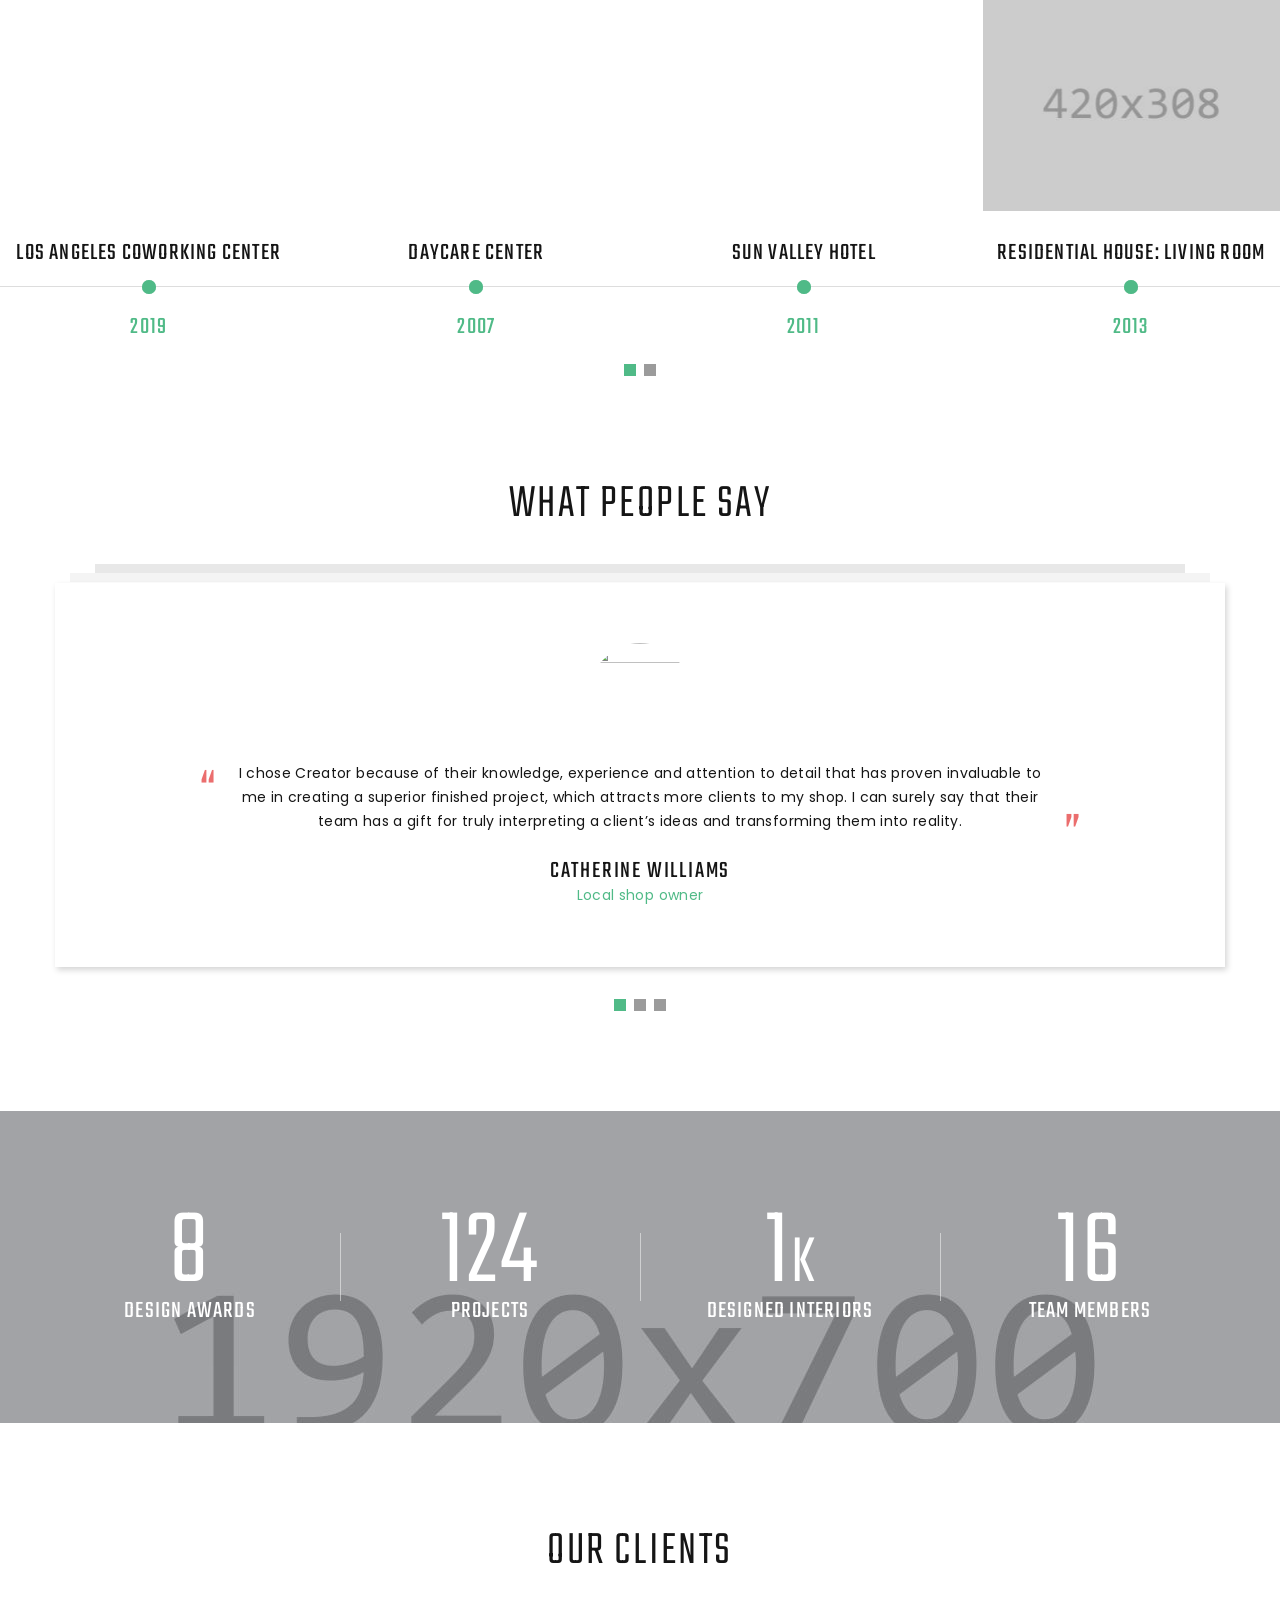
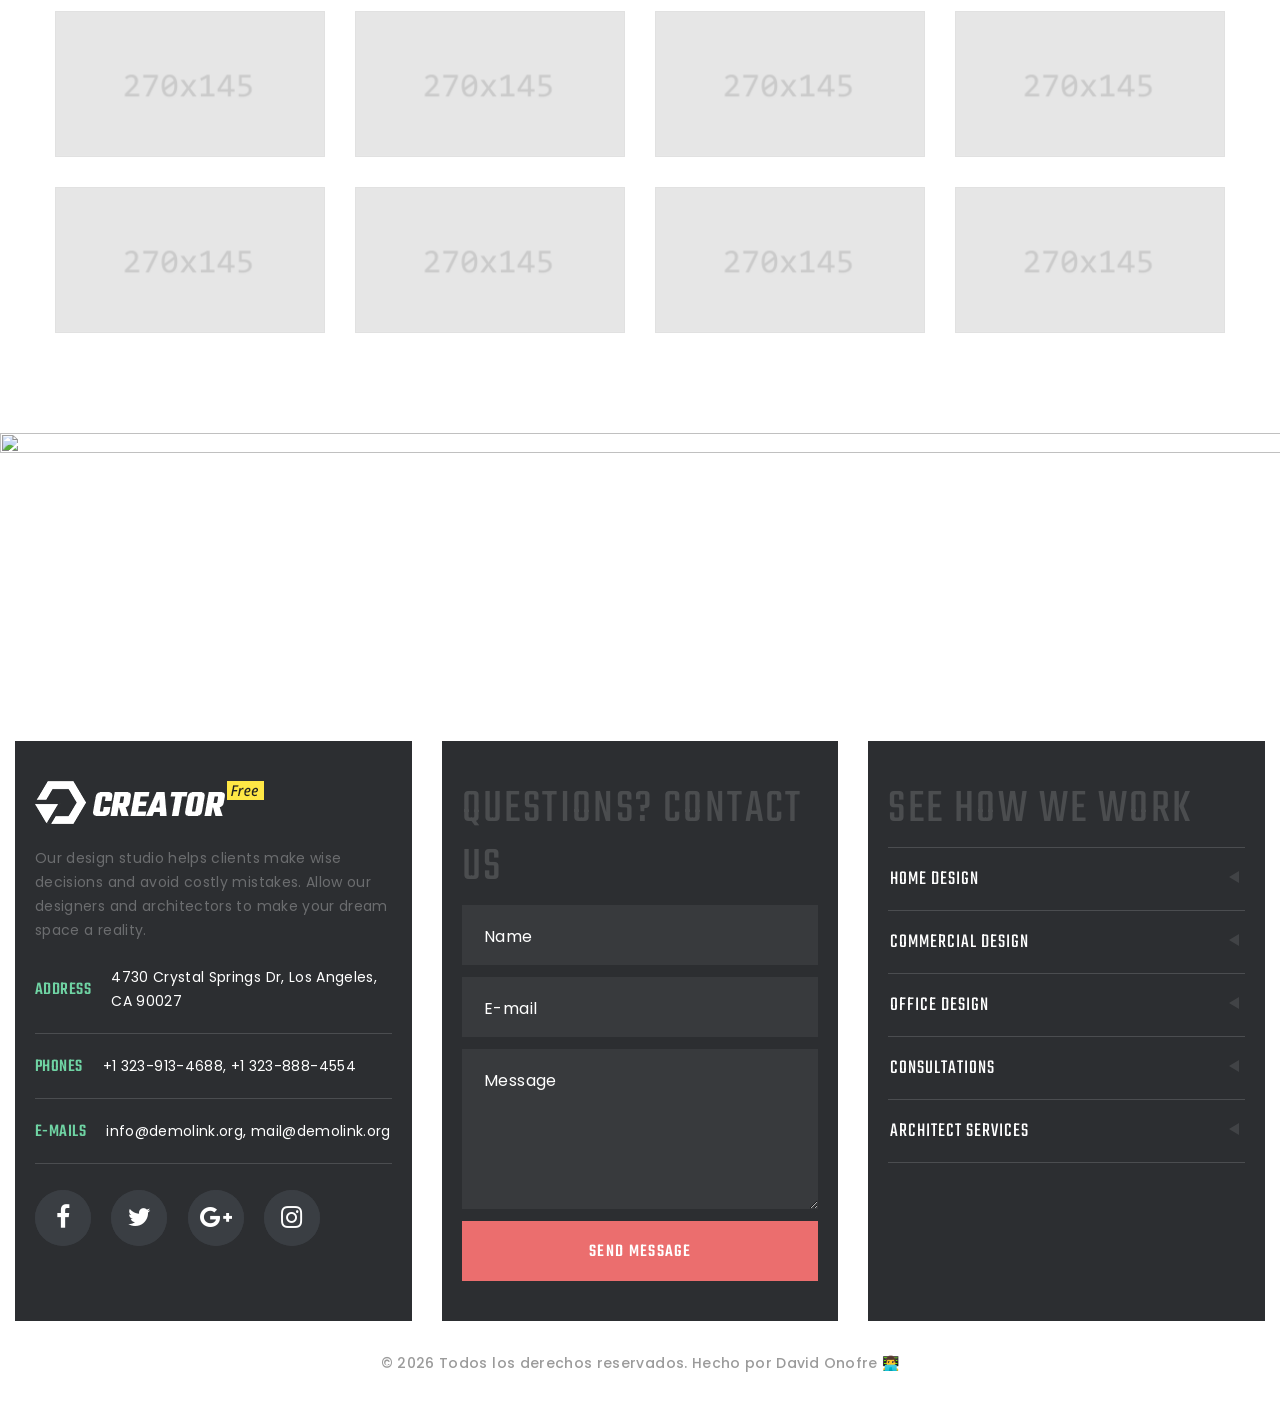
==== commit 8e6d3a03: "update" ====
--- a/about-us.html
+++ b/about-us.html
@@ -688,8 +688,8 @@
       </div>
       <div class="container footer-bottom-panel wow fadeInUp">
         <!-- Rights-->
-        <p class="rights"><span>&copy;&nbsp;</span><span class="copyright-year"></span> <span>Creator</span>. All rights
-          reserved. <span> Design&nbsp;by&nbsp;<a href="https://www.templatemonster.com">TemplateMonster</a></span>
+        <p class="rights"><span>&copy;&nbsp;</span><span class="copyright-year"></span>&nbsp;Todos los
+          derechos reservados.<span> Hecho&nbsp;por&nbsp;David&nbsp;Onofre&nbsp;👨‍💻</span>
         </p>
       </div>
     </footer>
--- a/css/style.css
+++ b/css/style.css
@@ -1,14774 +1,15588 @@
-@charset "UTF-8";-/*
-*
-* Contexts
-*/-a:focus,-button:focus {-	outline: none !important;-}--button::-moz-focus-inner {-	border: 0;-}--*:focus {-	outline: none;-}--blockquote {-	padding: 0;-	margin: 0;-}--input,-button,-select,-textarea {-	outline: none;-}--label {-	margin-bottom: 0;-}--p {-	margin: 0;-}--ul,-ol {-	list-style: none;-	padding: 0;-	margin: 0;-}--ul li,-ol li {-	display: block;-}--dl {-	margin: 0;-}--dt,-dd {-	line-height: inherit;-}--dt {-	font-weight: inherit;-}--dd {-	margin-bottom: 0;-}--cite {-	font-style: normal;-}--form {-	margin-bottom: 0;-}--blockquote {-	padding-left: 0;-	border-left: 0;-}--address {-	margin-top: 0;-	margin-bottom: 0;-}--figure {-	margin-bottom: 0;-}--html p a:hover {-	text-decoration: none;-}--/*
-*
-* Typography
-*/-body {-	font-family: "Poppins", -apple-system, BlinkMacSystemFont, "Segoe UI", Roboto, "Helvetica Neue", Arial, sans-serif;-	font-size: 14px;-	line-height: 1.71429;-	font-weight: 400;-	letter-spacing: .05em;-	color: #151515;-	background-color: #ffffff;-	-webkit-text-size-adjust: none;-	-webkit-font-smoothing: subpixel-antialiased;-}--h1, h2, h3, h4, h5, h6, [class*='heading-'] {-	margin-top: 0;-	margin-bottom: 0;-	font-weight: 400;-	font-family: "Teko", -apple-system, BlinkMacSystemFont, "Segoe UI", Roboto, "Helvetica Neue", Arial, sans-serif;-	letter-spacing: .05em;-	text-transform: uppercase;-	color: #151515;-}--h1 a, h2 a, h3 a, h4 a, h5 a, h6 a, [class*='heading-'] a {-	color: inherit;-}--h1 a:hover, h2 a:hover, h3 a:hover, h4 a:hover, h5 a:hover, h6 a:hover, [class*='heading-'] a:hover {-	color: #50ba87;-}--h1,-.heading-1 {-	font-size: 50px;-	line-height: 0.88;-	font-weight: 300;-	letter-spacing: .075em;-}--@media (min-width: 768px) {-	h1,-	.heading-1 {-		font-size: 70px;-	}-}--@media (min-width: 992px) {-	h1,-	.heading-1 {-		font-size: 90px;-	}-}--@media (min-width: 1200px) {-	h1,-	.heading-1 {-		font-size: 110px;-		line-height: 0.85455;-	}-}--h2,-.heading-2 {-	font-size: 36px;-	line-height: 0.88;-}--@media (min-width: 768px) {-	h2,-	.heading-2 {-		font-size: 50px;-	}-}--@media (min-width: 992px) {-	h2,-	.heading-2 {-		font-size: 60px;-	}-}--@media (min-width: 1200px) {-	h2,-	.heading-2 {-		font-size: 70px;-		line-height: 1;-	}-}--h3,-.heading-3 {-	font-size: 32px;-	line-height: 0.88;-	font-weight: 300;-}--@media (min-width: 768px) {-	h3,-	.heading-3 {-		font-size: 40px;-	}-}--@media (min-width: 992px) {-	h3,-	.heading-3 {-		font-size: 48px;-		line-height: 1.20833;-	}-}--h4,-.heading-4 {-	font-size: 28px;-	line-height: 1;-	letter-spacing: .075em;-}--@media (min-width: 768px) {-	h4,-	.heading-4 {-		font-size: 36px;-		line-height: 1;-	}-}--h5,-.heading-5 {-	font-size: 22px;-	line-height: 1;-	font-weight: 500;-}--@media (min-width: 768px) {-	h5,-	.heading-5 {-		font-size: 24px;-	}-}--h6,-.heading-6 {-	font-size: 18px;-	line-height: 1;-	font-weight: 500;-	letter-spacing: .1em;-}--small,-.small {-	display: block;-	font-size: 12px;-	line-height: 1.5;-}--mark,-.mark {-	padding: 2px 4px;-	color: #ffffff;-	background: #151515;-}--.big {-	font-size: 18px;-	line-height: 1.55556;-}--.lead {-	font-size: 24px;-	line-height: 34px;-	font-weight: 300;-}--code {-	padding: 10px 5px;-	border-radius: 0.2rem;-	font-size: 90%;-	color: #111111;-	background: #f2f2f2;-}--p [data-toggle='tooltip'] {-	color: #b7b7b7;-}--p [style*='max-width'] {-	display: inline-block;-}--/*
-*
-* Brand
-*/-.brand {-	display: inline-block;-}--.brand .brand-logo-light {-	display: none;-}--.brand .brand-logo-dark {-	display: block;-}--/*
-*
-* Links
-*/-a {-	transition: all 0.3s ease-in-out;-}--a, a:focus, a:active, a:hover {-	text-decoration: none;-}--a, a:focus, a:active {-	color: #50ba87;-}--a:hover {-	color: #368860;-}--a[href*='tel'], a[href*='mailto'] {-	white-space: nowrap;-}--.link-hover {-	color: #368860;-}--.link-press {-	color: #368860;-}--.privacy-link {-	display: inline-block;-}--* + .privacy-link {-	margin-top: 40px;-}--.gallery-title,-.link-instafeed-3 {-	display: inline-block;-	min-width: 210px;-	padding: 4px 40px 10px;-	font-weight: 400;-	letter-spacing: .05em;-	background: #ffffff;-}--.gallery-title a, .gallery-title a:focus, .gallery-title a:active,-.link-instafeed-3 a,-.link-instafeed-3 a:focus,-.link-instafeed-3 a:active {-	color: #eb6e6e;-}--.gallery-title a:hover,-.link-instafeed-3 a:hover {-	color: #50ba87;-}--/*
-*
-* Blocks
-*/-.block-center, .block-sm, .block-lg {-	margin-left: auto;-	margin-right: auto;-}--.block-sm {-	max-width: 560px;-}--.block-lg {-	max-width: 768px;-}--.block-center {-	padding: 10px;-}--.block-center:hover .block-center-header {-	background-color: #50ba87;-}--.block-center-title {-	background-color: #ffffff;-}--@media (max-width: 1599px) {-	.block-center {-		padding: 20px;-	}-	.block-center:hover .block-center-header {-		background-color: #ffffff;-	}-	.block-center-header {-		background-color: #50ba87;-	}-}--/*
-*
-* Boxes
-*/-.box-icon-modern {-	text-align: center;-	max-width: 370px;-	min-height: 100%;-	margin-left: auto;-	margin-right: auto;-	padding: 66px 15px 50px;-	background: #ffffff;-	box-shadow: 0 0 13px -4px rgba(0, 0, 0, 0.17);-	transition: all .3s ease;-}--.box-icon-modern-2 {-	padding-top: 42px;-	padding-bottom: 35px;-}--.box-icon-modern-2 .box-icon-modern-decor {-	margin-top: 18px;-	margin-bottom: 15px;-}--.box-icon-modern-2 .box-icon-modern-text {-	letter-spacing: .025em;-}--.box-icon-modern-2 * + .box-icon-modern-title {-	margin-top: 18px;-}--.box-icon-modern-3 {-	padding-top: 46px;-	padding-bottom: 30px;-}--.box-icon-modern-3 .box-icon-modern-decor {-	margin-top: 18px;-	margin-bottom: 15px;-}--.box-icon-modern-3 .box-icon-modern-text {-	letter-spacing: .025em;-}--.box-icon-modern-3 * + .box-icon-modern-title {-	margin-top: 28px;-}--.box-icon-modern-custom {-	display: flex;-	justify-content: center;-	align-items: center;-	min-height: 100%;-	padding-top: 36px;-	padding-bottom: 38px;-}--.box-icon-modern-icon {-	position: relative;-	font-size: 47px;-	line-height: 1;-	color: inherit;-	z-index: 1;-}--.box-icon-modern-icon::after {-	position: absolute;-	content: '';-	left: 50%;-	bottom: 9px;-	width: 0;-	height: 0;-	border-style: solid;-	border-width: 0 34.5px 60px 34.5px;-	border-color: transparent transparent #72d5a5 transparent;-	transform: translate3d(-50%, 0, 0) rotate(15deg);-	transform-origin: 50% 80%;-	transition: all .3s ease;-	z-index: -1;-}--.box-icon-modern-title a, .box-icon-modern-title a:focus, .box-icon-modern-title a:active {-	color: inherit;-}--.box-icon-modern-title a:hover {-	color: #50ba87;-}--.box-icon-modern-big-title {-	line-height: 1.04;-}--.box-icon-modern-decor {-	position: relative;-	max-width: 126px;-	width: 100px;-	height: 2px;-	margin: 20px auto 22px;-}--.box-icon-modern-decor::before {-	position: absolute;-	content: '';-	height: 100%;-	left: 15px;-	right: 15px;-	background: #d7d7d7;-	transition: all .3s ease;-}--.box-icon-modern-decor::after {-	position: absolute;-	content: '';-	height: 100%;-	left: 50%;-	right: 50%;-	background: #72d5a5;-	transition: all .3s ease;-}--.box-icon-modern-text {-	max-width: 320px;-	margin-left: auto;-	margin-right: auto;-}--* + .box-icon-modern-title {-	margin-top: 16px;-}--.box-icon-modern-decor + .button {-	margin-top: 8px;-}--.box-icon-modern-decor + .box-icon-modern-text {-	margin-top: 0;-}--@media (min-width: 992px) {-	.desktop .box-icon-modern:hover {-		box-shadow: 0 0 10px 0 rgba(0, 0, 0, 0.17);-	}-	.desktop .box-icon-modern:hover .box-icon-modern-icon:after {-		transform: translate3d(-50%, 0, 0) rotate(0deg);-	}-	.desktop .box-icon-modern:hover .box-icon-modern-title {-		letter-spacing: .1em;-	}-	.desktop .box-icon-modern:hover .box-icon-modern-decor::before {-		left: 50%;-		right: 50%;-		transition-duration: .2s;-	}-	.desktop .box-icon-modern:hover .box-icon-modern-decor::after {-		left: 0;-		right: 0;-	}-}--@media (min-width: 1200px) {-	.box-icon-modern-3 {-		padding: 66px 30px 50px;-	}-}--.ie-edge .box-icon-modern-custom,-.ie-10 .box-icon-modern-custom,-.ie-11 .box-icon-modern-custom {-	height: 100%;-}--.box-contacts {-	text-align: center;-	display: flex;-	align-items: center;-	justify-content: center;-	min-height: 310px;-	box-shadow: 0 0 10px 0 rgba(0, 0, 0, 0.17);-	transition: all .3s ease;-}--.box-contacts-body {-	max-width: 250px;-}--.box-contacts-icon {-	font-size: 60px;-	line-height: 1;-	color: #50ba87;-}--.box-contacts-decor {-	margin: 30px auto;-	height: 2px;-	max-width: 100px;-	background: #50ba87;-	transition: all .3s ease-in-out;-}--.box-contacts-link {-	font-size: 18px;-	line-height: 1.67;-	letter-spacing: .025em;-}--.box-contacts-link a, .box-contacts-link a:focus, .box-contacts-link a:active {-	color: inherit;-}--.box-contacts-link a:hover {-	color: #eb6e6e;-}--@media (min-width: 992px) {-	.desktop .box-contacts {-		box-shadow: none;-		border: 1px solid #e1e1e1;-	}-	.desktop .box-contacts-decor {-		margin-top: 17px;-		margin-bottom: 17px;-		width: 0;-	}-	.desktop .box-contacts:hover {-		border-color: transparent;-		box-shadow: 0 0 10px 0 rgba(0, 0, 0, 0.17);-	}-	.desktop .box-contacts:hover .box-contacts-decor {-		margin-top: 30px;-		margin-bottom: 30px;-		width: 100%;-		transition: margin .3s ease, width .4s ease-in-out;-	}-}--.box-contacts-icon + .box-contacts-link {-	margin-top: 40px;-}--* + .box-contacts-link {-	margin-top: 0;-}--.ie-edge .box-contacts,-.ie-10 .box-contacts,-.ie-11 .box-contacts {-	height: 310px;-}--/*
-* Element groups
-*/-html .group {-	margin-bottom: -20px;-	margin-left: -15px;-}--html .group:empty {-	margin-bottom: 0;-	margin-left: 0;-}--html .group > * {-	display: inline-block;-	margin-top: 0;-	margin-bottom: 20px;-	margin-left: 15px;-}--html .group-xs {-	margin-bottom: -11px;-	margin-left: -9px;-}--html .group-xs:empty {-	margin-bottom: 0;-	margin-left: 0;-}--html .group-xs > * {-	display: inline-block;-	margin-top: 0;-	margin-bottom: 11px;-	margin-left: 9px;-}--html .group-sm {-	margin-bottom: -12px;-	margin-left: -12px;-}--html .group-sm:empty {-	margin-bottom: 0;-	margin-left: 0;-}--html .group-sm > * {-	display: inline-block;-	margin-top: 0;-	margin-bottom: 12px;-	margin-left: 12px;-}--html .group-md {-	margin-bottom: -17px;-	margin-left: -17px;-}--html .group-md:empty {-	margin-bottom: 0;-	margin-left: 0;-}--html .group-md > * {-	display: inline-block;-	margin-top: 0;-	margin-bottom: 17px;-	margin-left: 17px;-}--html .group-middle-custom > * {-	vertical-align: middle;-}--html .group-middle {-	display: flex;-	flex-wrap: wrap;-	align-items: center;-	justify-content: center;-}--@media (min-width: 768px) {-	html .group-middle {-		justify-content: flex-start;-	}-}--* + .group-sm {-	margin-top: 40px;-}--* + .group-md {-	margin-top: 40px;-}--* + .group-xl {-	margin-top: 40px;-}--.row + .group-md {-	margin-top: 35px;-}--/*
-*
-* Responsive units
-*/-.unit {-	display: flex;-	flex: 0 1 100%;-	margin-bottom: -30px;-	margin-left: -20px;-}--.unit > * {-	margin-bottom: 30px;-	margin-left: 20px;-}--.unit:empty {-	margin-bottom: 0;-	margin-left: 0;-}--.unit-body {-	flex: 0 1 auto;-}--.unit-left,-.unit-right {-	flex: 0 0 auto;-	max-width: 100%;-}--.unit-spacing-md {-	margin-bottom: -20px;-	margin-left: -24px;-}--.unit-spacing-md > * {-	margin-bottom: 20px;-	margin-left: 24px;-}--/*
-*
-* Lists
-*/-.list-inline > li {-	display: inline-block;-}--html .list-inline-sm {-	transform: translate3d(0, -8px, 0);-	margin-bottom: -8px;-	margin-left: -8px;-	margin-right: -8px;-}--html .list-inline-sm > * {-	margin-top: 8px;-	padding-left: 8px;-	padding-right: 8px;-}--html .list-inline-md {-	transform: translate3d(0, -8px, 0);-	margin-bottom: -8px;-	margin-left: -10px;-	margin-right: -10px;-}--html .list-inline-md > * {-	margin-top: 8px;-	padding-left: 10px;-	padding-right: 10px;-}--.list-terms dt + dd {-	margin-top: 10px;-}--.list-terms dd + dt {-	margin-top: 40px;-}--* + .list-terms {-	margin-top: 40px;-}--.index-list {-	counter-reset: li;-}--.index-list > li .list-index-counter:before {-	content: counter(li, decimal-leading-zero);-	counter-increment: li;-}--.list-marked {-	text-align: left;-}--.list-marked > li {-	text-indent: -25px;-	padding-left: 25px;-}--.list-marked > li::before {-	position: relative;-	display: inline-block;-	left: 0;-	top: 0;-	content: '';-	height: 9px;-	width: 9px;-	margin-right: 16px;-	border-radius: 50%;-	background: #d7d7d7;-}--.list-marked > li + li {-	margin-top: 10px;-}--.list-marked-sm > li {-	text-indent: -15px;-	padding-left: 15px;-}--.list-marked-sm > li::before {-	height: 7px;-	width: 7px;-	margin-right: 8px;-}--.list-marked-secondary > li::before {-	background: #eb6e6e;-}--* + .list-marked {-	margin-top: 15px;-}--p + .list-marked {-	margin-top: 10px;-}--.list-ordered {-	counter-reset: li;-	text-align: left;-}--.list-ordered > li {-	position: relative;-	text-indent: -18px;-	padding-left: 18px;-}--.list-ordered > li:before {-	content: counter(li, decimal) ".";-	counter-increment: li;-	display: inline-block;-	top: 0;-	left: 0;-	text-indent: 0;-	min-width: 18px;-	color: inherit;-}--.list-ordered > li + li {-	margin-top: 10px;-}--* + .list-ordered {-	margin-top: 15px;-}--.list > li + li {-	margin-top: 10px;-}--.list-0 > li + li {-	margin-top: 0;-}--.list-xl > li + li {-	margin-top: 40px;-}--.list-custom {-	display: inline-block;-}--@media (min-width: 576px) {-	.list-custom {-		display: block;-		columns: 2;-		break-inside: avoid;-		-moz-column-gap: 28px;-		-webkit-column-gap: 28px;-	}-	.list-custom li {-		display: inline-block;-		width: 100%;-	}-}--@media (min-width: 768px) {-	.list-custom {-		columns: 3;-	}-}--@media (min-width: 992px) {-	.list-custom {-		columns: 2;-	}-}--@media (min-width: 1200px) {-	.list-custom {-		columns: 3;-	}-}--p + .list-custom {-	margin-top: 30px;-}--@media (max-width: 991px) {-	.list-custom-2 {-		margin-left: -20px;-	}-	.list-custom-2 li {-		display: inline-block;-		margin-left: 20px;-	}-}--@media (min-width: 992px) {-	.list-custom-2 {-		columns: 2;-		break-inside: avoid;-		-moz-column-gap: 30px;-		-webkit-column-gap: 30px;-	}-}--/*
-*
-* Images
-*/-img {-	display: inline-block;-	max-width: 100%;-	height: auto;-}--.img-responsive {-	width: 100%;-}--.img-circles {-	border-radius: 50%;-}--.figure-classic {-	position: relative;-	display: inline-block;-	margin-top: 16px;-}--.figure-classic::before {-	display: inline-block;-	position: absolute;-	content: '';-	top: 0;-	right: 0;-	bottom: 0;-	left: 0;-	border: 2px solid #363636;-	transition: all .3s ease;-	z-index: 0;-}--.figure-classic img {-	position: relative;-	transition: all .3s ease;-}--.figure-classic-left {-	margin-left: 16px;-}--.figure-classic-left::before {-	transform: translate3d(-16px, -16px, 0);-}--.figure-classic-right {-	margin-right: 16px;-}--.figure-classic-right::before {-	transform: translate3d(16px, -16px, 0);-}--@media (min-width: 992px) {-	.desktop .figure-classic:hover::before {-		transform: none;-	}-	.desktop .figure-classic-left:hover img {-		transform: translate3d(-16px, -16px, 0);-	}-	.desktop .figure-classic-right:hover img {-		transform: translate3d(16px, -16px, 0);-	}-}--@media (min-width: 768px) {-	.figure-classic {-		margin-top: 22px;-	}-	.figure-classic-left {-		margin-left: 22px;-	}-	.figure-classic-left::before {-		transform: translate3d(-22px, -22px, 0);-	}-	.figure-classic-right {-		margin-right: 22px;-	}-	.figure-classic-right::before {-		transform: translate3d(22px, -22px, 0);-	}-}--@media (min-width: 768px) and (min-width: 992px) {-	.desktop .figure-classic-left:hover img {-		transform: translate3d(-22px, -22px, 0);-	}-	.desktop .figure-classic-right:hover img {-		transform: translate3d(22px, -22px, 0);-	}-}--/*
-*
-* Icons
-*/-.icon {-	display: inline-block;-	font-size: 16px;-	line-height: 1;-}--.icon::before {-	position: relative;-	display: inline-block;-	font-weight: 400;-	font-style: normal;-	speak: none;-	text-transform: none;-}--.icon-circle {-	border-radius: 50%;-}--/*
-*
-* Dividers
-*/-hr {-	margin-top: 0;-	margin-bottom: 0;-	border-top: 1px solid #d7d7d7;-}--.divider {-	font-size: 0;-	line-height: 0;-	height: 1px;-	width: 100%;-	background: #e1e1e1;-}--.divider-30 {-	margin: 30px 0;-}--.divider-35 {-	margin: 35px 0;-}--.divider-40 {-	margin: 40px 0;-}--.divider + * {-	margin-top: 0;-}--.title-decoration-lines-left {-	position: relative;-	padding-left: 30px;-	line-height: 1.2;-}--.title-decoration-lines-left::before {-	position: absolute;-	content: '';-	top: 8%;-	left: 0;-	height: 78%;-	width: 4px;-	background: #d7d7d7;-}--.title-decoration-lines-bottom {-	position: relative;-	line-height: 1.2;-}--.title-decoration-lines-bottom span {-	display: block;-	font-size: 0;-	line-height: 0;-	margin-top: 20px;-}--.title-decoration-lines-bottom span::after {-	display: inline-block;-	content: '';-	bottom: 0;-	height: 4px;-	width: 70px;-	background: #50ba87;-}--@media (min-width: 576px) {-	.title-decoration-lines-bottom span {-		margin-top: 30px;-	}-}--.title-decoration-lines-left + p {-	margin-top: 8px;-}--.title-decoration-lines-bottom + p {-	margin-top: 30px;-}--.text-decoration-lines {-	position: relative;-	overflow: hidden;-	width: 100%;-}--.text-decoration-lines-content {-	position: relative;-	display: inline-block;-	padding: 0 16px;-	font-size: 18px;-	letter-spacing: .1em;-	color: #9b9b9b;-	font-family: "Teko", -apple-system, BlinkMacSystemFont, "Segoe UI", Roboto, "Helvetica Neue", Arial, sans-serif;-	text-transform: uppercase;-}--.text-decoration-lines-content::before, .text-decoration-lines-content::after {-	position: absolute;-	content: '';-	top: calc( 50% - 2px);-	height: 1px;-	width: 100vw;-	background: #e1e1e1;-}--.text-decoration-lines-content::before {-	left: 0;-	transform: translate3d(-100%, 0, 0);-}--.text-decoration-lines-content::after {-	right: 0;-	transform: translate3d(100%, 0, 0);-}--* + .text-decoration-lines {-	margin-top: 26px;-}--.text-decoration-lines + .rd-form {-	margin-top: 22px;-}--.title-decoration-lines {-	position: relative;-	overflow: hidden;-	width: 100%;-}--.title-decoration-lines-content {-	position: relative;-	display: inline-block;-	padding: 0 16px;-	letter-spacing: .075em;-}--.title-decoration-lines-content::before, .title-decoration-lines-content::after {-	position: absolute;-	content: '';-	top: calc( 50% - 2px);-	height: 1px;-	width: 100vw;-	background: #d7d7d7;-}--.title-decoration-lines-content::before {-	left: 0;-	transform: translate3d(-100%, 0, 0);-}--.title-decoration-lines-content::after {-	right: 0;-	transform: translate3d(100%, 0, 0);-}--/*
-*
-* Buttons
-*/-.button {-	position: relative;-	overflow: hidden;-	display: inline-block;-	min-width: 200px;-	padding: 17px 33px 15px;-	font-size: 18px;-	line-height: 1.34;-	border: 2px solid;-	font-family: "Teko", -apple-system, BlinkMacSystemFont, "Segoe UI", Roboto, "Helvetica Neue", Arial, sans-serif;-	font-weight: 500;-	letter-spacing: 0.075em;-	text-transform: uppercase;-	white-space: nowrap;-	text-overflow: ellipsis;-	text-align: center;-	cursor: pointer;-	vertical-align: middle;-	user-select: none;-	transition: 250ms all ease-in-out;-}--.button-block {-	display: block;-	width: 100%;-}--.button-default, .button-default:focus {-	color: #cccccc;-	background-color: #2c343b;-	border-color: #2c343b;-}--.button-default:hover, .button-default:active {-	color: #ffffff;-	background-color: #50ba87;-	border-color: #50ba87;-}--.button-default.button-ujarak::before {-	background: #50ba87;-}--.button-default.button-pipaluk, .button-default.button-pipaluk:focus {-	background: transparent;-}--.button-default.button-pipaluk::before, .button-default.button-pipaluk:focus::before {-	background: #2c343b;-	border-color: #50ba87;-}--.button-default.button-pipaluk::after, .button-default.button-pipaluk:focus::after {-	border-color: #50ba87;-}--.button-default.button-pipaluk:hover, .button-default.button-pipaluk:active {-	color: #50ba87;-	background: transparent;-}--.button-default.button-wapasha, .button-default.button-wapasha:focus {-	color: #2c343b;-	background: transparent;-}--.button-default.button-wapasha::before, .button-default.button-wapasha:focus::before {-	border-color: #2c343b;-}--.button-default.button-wapasha::after, .button-default.button-wapasha:focus::after {-	border-color: #50ba87;-}--.button-default.button-wapasha:hover, .button-default.button-wapasha:active {-	color: #50ba87;-	background: transparent;-}--.button-primary, .button-primary:focus {-	color: #ffffff;-	background-color: #50ba87;-	border-color: #50ba87;-}--.button-primary:hover, .button-primary:active {-	color: #ffffff;-	background-color: #151515;-	border-color: #151515;-}--.button-primary.button-ujarak::before {-	background: #151515;-}--.button-primary.button-pipaluk, .button-primary.button-pipaluk:focus {-	background: transparent;-}--.button-primary.button-pipaluk::before, .button-primary.button-pipaluk:focus::before {-	background: #50ba87;-	border-color: #151515;-}--.button-primary.button-pipaluk::after, .button-primary.button-pipaluk:focus::after {-	border-color: #151515;-}--.button-primary.button-pipaluk:hover, .button-primary.button-pipaluk:active {-	color: #151515;-	background: transparent;-}--.button-primary.button-wapasha, .button-primary.button-wapasha:focus {-	color: #50ba87;-	background: transparent;-}--.button-primary.button-wapasha::before, .button-primary.button-wapasha:focus::before {-	border-color: #50ba87;-}--.button-primary.button-wapasha::after, .button-primary.button-wapasha:focus::after {-	border-color: #151515;-}--.button-primary.button-wapasha:hover, .button-primary.button-wapasha:active {-	color: #151515;-	background: transparent;-}--.button-secondary, .button-secondary:focus {-	color: #ffffff;-	background-color: #eb6e6e;-	border-color: #eb6e6e;-}--.button-secondary:hover, .button-secondary:active {-	color: #ffffff;-	background-color: #151515;-	border-color: #151515;-}--.button-secondary.button-ujarak::before {-	background: #151515;-}--.button-secondary.button-pipaluk, .button-secondary.button-pipaluk:focus {-	background: transparent;-}--.button-secondary.button-pipaluk::before, .button-secondary.button-pipaluk:focus::before {-	background: #eb6e6e;-	border-color: #151515;-}--.button-secondary.button-pipaluk::after, .button-secondary.button-pipaluk:focus::after {-	border-color: #151515;-}--.button-secondary.button-pipaluk:hover, .button-secondary.button-pipaluk:active {-	color: #151515;-	background: transparent;-}--.button-secondary.button-wapasha, .button-secondary.button-wapasha:focus {-	color: #eb6e6e;-	background: transparent;-}--.button-secondary.button-wapasha::before, .button-secondary.button-wapasha:focus::before {-	border-color: #eb6e6e;-}--.button-secondary.button-wapasha::after, .button-secondary.button-wapasha:focus::after {-	border-color: #151515;-}--.button-secondary.button-wapasha:hover, .button-secondary.button-wapasha:active {-	color: #151515;-	background: transparent;-}--.button-secondary-4, .button-secondary-4:focus {-	color: #ffffff;-	background-color: #f36362;-	border-color: #f36362;-}--.button-secondary-4:hover, .button-secondary-4:active {-	color: #ffffff;-	background-color: #151515;-	border-color: #151515;-}--.button-secondary-4.button-ujarak::before {-	background: #151515;-}--.button-secondary-4.button-pipaluk, .button-secondary-4.button-pipaluk:focus {-	background: transparent;-}--.button-secondary-4.button-pipaluk::before, .button-secondary-4.button-pipaluk:focus::before {-	background: #f36362;-	border-color: #151515;-}--.button-secondary-4.button-pipaluk::after, .button-secondary-4.button-pipaluk:focus::after {-	border-color: #151515;-}--.button-secondary-4.button-pipaluk:hover, .button-secondary-4.button-pipaluk:active {-	color: #151515;-	background: transparent;-}--.button-secondary-4.button-wapasha, .button-secondary-4.button-wapasha:focus {-	color: #f36362;-	background: transparent;-}--.button-secondary-4.button-wapasha::before, .button-secondary-4.button-wapasha:focus::before {-	border-color: #f36362;-}--.button-secondary-4.button-wapasha::after, .button-secondary-4.button-wapasha:focus::after {-	border-color: #151515;-}--.button-secondary-4.button-wapasha:hover, .button-secondary-4.button-wapasha:active {-	color: #151515;-	background: transparent;-}--.button-white, .button-white:focus {-	color: #151515;-	background-color: #ffffff;-	border-color: #ffffff;-}--.button-white:hover, .button-white:active {-	color: #ffffff;-	background-color: #eb6e6e;-	border-color: #eb6e6e;-}--.button-white.button-ujarak::before {-	background: #eb6e6e;-}--.button-white.button-pipaluk, .button-white.button-pipaluk:focus {-	background: transparent;-}--.button-white.button-pipaluk::before, .button-white.button-pipaluk:focus::before {-	background: #ffffff;-	border-color: #eb6e6e;-}--.button-white.button-pipaluk::after, .button-white.button-pipaluk:focus::after {-	border-color: #eb6e6e;-}--.button-white.button-pipaluk:hover, .button-white.button-pipaluk:active {-	color: #eb6e6e;-	background: transparent;-}--.button-white.button-wapasha, .button-white.button-wapasha:focus {-	color: #ffffff;-	background: transparent;-}--.button-white.button-wapasha::before, .button-white.button-wapasha:focus::before {-	border-color: #ffffff;-}--.button-white.button-wapasha::after, .button-white.button-wapasha:focus::after {-	border-color: #eb6e6e;-}--.button-white.button-wapasha:hover, .button-white.button-wapasha:active {-	color: #eb6e6e;-	background: transparent;-}--.button-gray-100, .button-gray-100:focus {-	color: #151515;-	background-color: #f2f2f2;-	border-color: #f2f2f2;-}--.button-gray-100:hover, .button-gray-100:active {-	color: #151515;-	background-color: #e5e5e5;-	border-color: #e5e5e5;-}--.button-gray-100.button-ujarak::before {-	background: #e5e5e5;-}--.button-gray-100.button-pipaluk, .button-gray-100.button-pipaluk:focus {-	background: transparent;-}--.button-gray-100.button-pipaluk::before, .button-gray-100.button-pipaluk:focus::before {-	background: #f2f2f2;-	border-color: #e5e5e5;-}--.button-gray-100.button-pipaluk::after, .button-gray-100.button-pipaluk:focus::after {-	border-color: #e5e5e5;-}--.button-gray-100.button-pipaluk:hover, .button-gray-100.button-pipaluk:active {-	color: #e5e5e5;-	background: transparent;-}--.button-gray-100.button-wapasha, .button-gray-100.button-wapasha:focus {-	color: #f2f2f2;-	background: transparent;-}--.button-gray-100.button-wapasha::before, .button-gray-100.button-wapasha:focus::before {-	border-color: #f2f2f2;-}--.button-gray-100.button-wapasha::after, .button-gray-100.button-wapasha:focus::after {-	border-color: #e5e5e5;-}--.button-gray-100.button-wapasha:hover, .button-gray-100.button-wapasha:active {-	color: #e5e5e5;-	background: transparent;-}--.button-gray-4, .button-gray-4:focus {-	color: #151515;-	background-color: #f7f7f7;-	border-color: #f7f7f7;-}--.button-gray-4:hover, .button-gray-4:active {-	color: #ffffff;-	background-color: #151515;-	border-color: #151515;-}--.button-gray-4.button-ujarak::before {-	background: #151515;-}--.button-gray-4.button-pipaluk, .button-gray-4.button-pipaluk:focus {-	background: transparent;-}--.button-gray-4.button-pipaluk::before, .button-gray-4.button-pipaluk:focus::before {-	background: #f7f7f7;-	border-color: #151515;-}--.button-gray-4.button-pipaluk::after, .button-gray-4.button-pipaluk:focus::after {-	border-color: #151515;-}--.button-gray-4.button-pipaluk:hover, .button-gray-4.button-pipaluk:active {-	color: #151515;-	background: transparent;-}--.button-gray-4.button-wapasha, .button-gray-4.button-wapasha:focus {-	color: #f7f7f7;-	background: transparent;-}--.button-gray-4.button-wapasha::before, .button-gray-4.button-wapasha:focus::before {-	border-color: #f7f7f7;-}--.button-gray-4.button-wapasha::after, .button-gray-4.button-wapasha:focus::after {-	border-color: #151515;-}--.button-gray-4.button-wapasha:hover, .button-gray-4.button-wapasha:active {-	color: #151515;-	background: transparent;-}--.button-gray-7, .button-gray-7:focus {-	color: #ffffff;-	background-color: #414141;-	border-color: #414141;-}--.button-gray-7:hover, .button-gray-7:active {-	color: #151515;-	background-color: #ffffff;-	border-color: #ffffff;-}--.button-gray-7.button-ujarak::before {-	background: #ffffff;-}--.button-gray-7.button-pipaluk, .button-gray-7.button-pipaluk:focus {-	background: transparent;-}--.button-gray-7.button-pipaluk::before, .button-gray-7.button-pipaluk:focus::before {-	background: #414141;-	border-color: #ffffff;-}--.button-gray-7.button-pipaluk::after, .button-gray-7.button-pipaluk:focus::after {-	border-color: #ffffff;-}--.button-gray-7.button-pipaluk:hover, .button-gray-7.button-pipaluk:active {-	color: #ffffff;-	background: transparent;-}--.button-gray-7.button-wapasha, .button-gray-7.button-wapasha:focus {-	color: #414141;-	background: transparent;-}--.button-gray-7.button-wapasha::before, .button-gray-7.button-wapasha:focus::before {-	border-color: #414141;-}--.button-gray-7.button-wapasha::after, .button-gray-7.button-wapasha:focus::after {-	border-color: #ffffff;-}--.button-gray-7.button-wapasha:hover, .button-gray-7.button-wapasha:active {-	color: #ffffff;-	background: transparent;-}--.button-gray-8, .button-gray-8:focus {-	color: #ffffff;-	background-color: #353535;-	border-color: #353535;-}--.button-gray-8:hover, .button-gray-8:active {-	color: #ffffff;-	background-color: #eb6e6e;-	border-color: #eb6e6e;-}--.button-gray-8.button-ujarak::before {-	background: #eb6e6e;-}--.button-gray-8.button-pipaluk, .button-gray-8.button-pipaluk:focus {-	background: transparent;-}--.button-gray-8.button-pipaluk::before, .button-gray-8.button-pipaluk:focus::before {-	background: #353535;-	border-color: #eb6e6e;-}--.button-gray-8.button-pipaluk::after, .button-gray-8.button-pipaluk:focus::after {-	border-color: #eb6e6e;-}--.button-gray-8.button-pipaluk:hover, .button-gray-8.button-pipaluk:active {-	color: #eb6e6e;-	background: transparent;-}--.button-gray-8.button-wapasha, .button-gray-8.button-wapasha:focus {-	color: #353535;-	background: transparent;-}--.button-gray-8.button-wapasha::before, .button-gray-8.button-wapasha:focus::before {-	border-color: #353535;-}--.button-gray-8.button-wapasha::after, .button-gray-8.button-wapasha:focus::after {-	border-color: #eb6e6e;-}--.button-gray-8.button-wapasha:hover, .button-gray-8.button-wapasha:active {-	color: #eb6e6e;-	background: transparent;-}--.button-gray-11, .button-gray-11:focus {-	color: #ffffff;-	background-color: #303233;-	border-color: #303233;-}--.button-gray-11:hover, .button-gray-11:active {-	color: #151515;-	background-color: #ffffff;-	border-color: #ffffff;-}--.button-gray-11.button-ujarak::before {-	background: #ffffff;-}--.button-gray-11.button-pipaluk, .button-gray-11.button-pipaluk:focus {-	background: transparent;-}--.button-gray-11.button-pipaluk::before, .button-gray-11.button-pipaluk:focus::before {-	background: #303233;-	border-color: #ffffff;-}--.button-gray-11.button-pipaluk::after, .button-gray-11.button-pipaluk:focus::after {-	border-color: #ffffff;-}--.button-gray-11.button-pipaluk:hover, .button-gray-11.button-pipaluk:active {-	color: #ffffff;-	background: transparent;-}--.button-gray-11.button-wapasha, .button-gray-11.button-wapasha:focus {-	color: #303233;-	background: transparent;-}--.button-gray-11.button-wapasha::before, .button-gray-11.button-wapasha:focus::before {-	border-color: #303233;-}--.button-gray-11.button-wapasha::after, .button-gray-11.button-wapasha:focus::after {-	border-color: #ffffff;-}--.button-gray-11.button-wapasha:hover, .button-gray-11.button-wapasha:active {-	color: #ffffff;-	background: transparent;-}--.button-gray-14, .button-gray-14:focus {-	color: #ffffff;-	background-color: #2f2f2f;-	border-color: #2f2f2f;-}--.button-gray-14:hover, .button-gray-14:active {-	color: #151515;-	background-color: #ffffff;-	border-color: #ffffff;-}--.button-gray-14.button-ujarak::before {-	background: #ffffff;-}--.button-gray-14.button-pipaluk, .button-gray-14.button-pipaluk:focus {-	background: transparent;-}--.button-gray-14.button-pipaluk::before, .button-gray-14.button-pipaluk:focus::before {-	background: #2f2f2f;-	border-color: #ffffff;-}--.button-gray-14.button-pipaluk::after, .button-gray-14.button-pipaluk:focus::after {-	border-color: #ffffff;-}--.button-gray-14.button-pipaluk:hover, .button-gray-14.button-pipaluk:active {-	color: #ffffff;-	background: transparent;-}--.button-gray-14.button-wapasha, .button-gray-14.button-wapasha:focus {-	color: #2f2f2f;-	background: transparent;-}--.button-gray-14.button-wapasha::before, .button-gray-14.button-wapasha:focus::before {-	border-color: #2f2f2f;-}--.button-gray-14.button-wapasha::after, .button-gray-14.button-wapasha:focus::after {-	border-color: #ffffff;-}--.button-gray-14.button-wapasha:hover, .button-gray-14.button-wapasha:active {-	color: #ffffff;-	background: transparent;-}--.button-gray-31, .button-gray-31:focus {-	color: #ffffff;-	background-color: #53575b;-	border-color: #53575b;-}--.button-gray-31:hover, .button-gray-31:active {-	color: #ffffff;-	background-color: #151515;-	border-color: #151515;-}--.button-gray-31.button-ujarak::before {-	background: #151515;-}--.button-gray-31.button-pipaluk, .button-gray-31.button-pipaluk:focus {-	background: transparent;-}--.button-gray-31.button-pipaluk::before, .button-gray-31.button-pipaluk:focus::before {-	background: #53575b;-	border-color: #151515;-}--.button-gray-31.button-pipaluk::after, .button-gray-31.button-pipaluk:focus::after {-	border-color: #151515;-}--.button-gray-31.button-pipaluk:hover, .button-gray-31.button-pipaluk:active {-	color: #151515;-	background: transparent;-}--.button-gray-31.button-wapasha, .button-gray-31.button-wapasha:focus {-	color: #53575b;-	background: transparent;-}--.button-gray-31.button-wapasha::before, .button-gray-31.button-wapasha:focus::before {-	border-color: #53575b;-}--.button-gray-31.button-wapasha::after, .button-gray-31.button-wapasha:focus::after {-	border-color: #151515;-}--.button-gray-31.button-wapasha:hover, .button-gray-31.button-wapasha:active {-	color: #151515;-	background: transparent;-}--.button-gray-32, .button-gray-32:focus {-	color: #ffffff;-	background-color: #292929;-	border-color: #292929;-}--.button-gray-32:hover, .button-gray-32:active {-	color: #ffffff;-	background-color: #151515;-	border-color: #151515;-}--.button-gray-32.button-ujarak::before {-	background: #151515;-}--.button-gray-32.button-pipaluk, .button-gray-32.button-pipaluk:focus {-	background: transparent;-}--.button-gray-32.button-pipaluk::before, .button-gray-32.button-pipaluk:focus::before {-	background: #292929;-	border-color: #151515;-}--.button-gray-32.button-pipaluk::after, .button-gray-32.button-pipaluk:focus::after {-	border-color: #151515;-}--.button-gray-32.button-pipaluk:hover, .button-gray-32.button-pipaluk:active {-	color: #151515;-	background: transparent;-}--.button-gray-32.button-wapasha, .button-gray-32.button-wapasha:focus {-	color: #292929;-	background: transparent;-}--.button-gray-32.button-wapasha::before, .button-gray-32.button-wapasha:focus::before {-	border-color: #292929;-}--.button-gray-32.button-wapasha::after, .button-gray-32.button-wapasha:focus::after {-	border-color: #151515;-}--.button-gray-32.button-wapasha:hover, .button-gray-32.button-wapasha:active {-	color: #151515;-	background: transparent;-}--.button-default-outline, .button-default-outline:focus {-	color: #151515;-	background-color: transparent;-	border-color: #151515;-}--.button-default-outline:hover, .button-default-outline:active {-	color: #ffffff;-	background-color: #50ba87;-	border-color: #50ba87;-}--.button-default-outline.button-ujarak::before {-	background: #50ba87;-}--.button-default-outline.button-pipaluk, .button-default-outline.button-pipaluk:focus {-	background: transparent;-}--.button-default-outline.button-pipaluk::before, .button-default-outline.button-pipaluk:focus::before {-	background: transparent;-	border-color: #50ba87;-}--.button-default-outline.button-pipaluk::after, .button-default-outline.button-pipaluk:focus::after {-	border-color: #50ba87;-}--.button-default-outline.button-pipaluk:hover, .button-default-outline.button-pipaluk:active {-	color: #50ba87;-	background: transparent;-}--.button-default-outline.button-wapasha, .button-default-outline.button-wapasha:focus {-	color: #151515;-	background: transparent;-}--.button-default-outline.button-wapasha::before, .button-default-outline.button-wapasha:focus::before {-	border-color: #151515;-}--.button-default-outline.button-wapasha::after, .button-default-outline.button-wapasha:focus::after {-	border-color: #50ba87;-}--.button-default-outline.button-wapasha:hover, .button-default-outline.button-wapasha:active {-	color: #50ba87;-	background: transparent;-}--.button-default-outline-2, .button-default-outline-2:focus {-	color: #151515;-	background-color: transparent;-	border-color: #151515;-}--.button-default-outline-2:hover, .button-default-outline-2:active {-	color: #ffffff;-	background-color: #eb6e6e;-	border-color: #eb6e6e;-}--.button-default-outline-2.button-ujarak::before {-	background: #eb6e6e;-}--.button-default-outline-2.button-pipaluk, .button-default-outline-2.button-pipaluk:focus {-	background: transparent;-}--.button-default-outline-2.button-pipaluk::before, .button-default-outline-2.button-pipaluk:focus::before {-	background: transparent;-	border-color: #eb6e6e;-}--.button-default-outline-2.button-pipaluk::after, .button-default-outline-2.button-pipaluk:focus::after {-	border-color: #eb6e6e;-}--.button-default-outline-2.button-pipaluk:hover, .button-default-outline-2.button-pipaluk:active {-	color: #eb6e6e;-	background: transparent;-}--.button-default-outline-2.button-wapasha, .button-default-outline-2.button-wapasha:focus {-	color: #151515;-	background: transparent;-}--.button-default-outline-2.button-wapasha::before, .button-default-outline-2.button-wapasha:focus::before {-	border-color: #151515;-}--.button-default-outline-2.button-wapasha::after, .button-default-outline-2.button-wapasha:focus::after {-	border-color: #eb6e6e;-}--.button-default-outline-2.button-wapasha:hover, .button-default-outline-2.button-wapasha:active {-	color: #eb6e6e;-	background: transparent;-}--.button-white-outline, .button-white-outline:focus {-	color: #ffffff;-	background-color: transparent;-	border-color: #ffffff;-}--.button-white-outline:hover, .button-white-outline:active {-	color: #ffffff;-	background-color: #50ba87;-	border-color: #50ba87;-}--.button-white-outline.button-ujarak::before {-	background: #50ba87;-}--.button-white-outline.button-pipaluk, .button-white-outline.button-pipaluk:focus {-	background: transparent;-}--.button-white-outline.button-pipaluk::before, .button-white-outline.button-pipaluk:focus::before {-	background: transparent;-	border-color: #50ba87;-}--.button-white-outline.button-pipaluk::after, .button-white-outline.button-pipaluk:focus::after {-	border-color: #50ba87;-}--.button-white-outline.button-pipaluk:hover, .button-white-outline.button-pipaluk:active {-	color: #50ba87;-	background: transparent;-}--.button-white-outline.button-wapasha, .button-white-outline.button-wapasha:focus {-	color: #ffffff;-	background: transparent;-}--.button-white-outline.button-wapasha::before, .button-white-outline.button-wapasha:focus::before {-	border-color: #ffffff;-}--.button-white-outline.button-wapasha::after, .button-white-outline.button-wapasha:focus::after {-	border-color: #50ba87;-}--.button-white-outline.button-wapasha:hover, .button-white-outline.button-wapasha:active {-	color: #50ba87;-	background: transparent;-}--.button-ghost {-	border: 0;-	background-color: transparent;-}--.button-ghost:hover {-	color: #ffffff;-	background: #50ba87;-}--.button-facebook, .button-facebook:focus {-	color: #ffffff;-	background-color: #6576ad;-	border-color: #6576ad;-}--.button-facebook:hover, .button-facebook:active {-	color: #ffffff;-	background-color: #5668a2;-	border-color: #5668a2;-}--.button-facebook.button-ujarak::before {-	background: #5668a2;-}--.button-facebook.button-pipaluk, .button-facebook.button-pipaluk:focus {-	background: transparent;-}--.button-facebook.button-pipaluk::before, .button-facebook.button-pipaluk:focus::before {-	background: #6576ad;-	border-color: #5668a2;-}--.button-facebook.button-pipaluk::after, .button-facebook.button-pipaluk:focus::after {-	border-color: #5668a2;-}--.button-facebook.button-pipaluk:hover, .button-facebook.button-pipaluk:active {-	color: #5668a2;-	background: transparent;-}--.button-facebook.button-wapasha, .button-facebook.button-wapasha:focus {-	color: #6576ad;-	background: transparent;-}--.button-facebook.button-wapasha::before, .button-facebook.button-wapasha:focus::before {-	border-color: #6576ad;-}--.button-facebook.button-wapasha::after, .button-facebook.button-wapasha:focus::after {-	border-color: #5668a2;-}--.button-facebook.button-wapasha:hover, .button-facebook.button-wapasha:active {-	color: #5668a2;-	background: transparent;-}--.button-twitter, .button-twitter:focus {-	color: #ffffff;-	background-color: #63bbe8;-	border-color: #63bbe8;-}--.button-twitter:hover, .button-twitter:active {-	color: #ffffff;-	background-color: #4db1e5;-	border-color: #4db1e5;-}--.button-twitter.button-ujarak::before {-	background: #4db1e5;-}--.button-twitter.button-pipaluk, .button-twitter.button-pipaluk:focus {-	background: transparent;-}--.button-twitter.button-pipaluk::before, .button-twitter.button-pipaluk:focus::before {-	background: #63bbe8;-	border-color: #4db1e5;-}--.button-twitter.button-pipaluk::after, .button-twitter.button-pipaluk:focus::after {-	border-color: #4db1e5;-}--.button-twitter.button-pipaluk:hover, .button-twitter.button-pipaluk:active {-	color: #4db1e5;-	background: transparent;-}--.button-twitter.button-wapasha, .button-twitter.button-wapasha:focus {-	color: #63bbe8;-	background: transparent;-}--.button-twitter.button-wapasha::before, .button-twitter.button-wapasha:focus::before {-	border-color: #63bbe8;-}--.button-twitter.button-wapasha::after, .button-twitter.button-wapasha:focus::after {-	border-color: #4db1e5;-}--.button-twitter.button-wapasha:hover, .button-twitter.button-wapasha:active {-	color: #4db1e5;-	background: transparent;-}--.button-google, .button-google:focus {-	color: #ffffff;-	background-color: #eb6e6e;-	border-color: #eb6e6e;-}--.button-google:hover, .button-google:active {-	color: #ffffff;-	background-color: #e85858;-	border-color: #e85858;-}--.button-google.button-ujarak::before {-	background: #e85858;-}--.button-google.button-pipaluk, .button-google.button-pipaluk:focus {-	background: transparent;-}--.button-google.button-pipaluk::before, .button-google.button-pipaluk:focus::before {-	background: #eb6e6e;-	border-color: #e85858;-}--.button-google.button-pipaluk::after, .button-google.button-pipaluk:focus::after {-	border-color: #e85858;-}--.button-google.button-pipaluk:hover, .button-google.button-pipaluk:active {-	color: #e85858;-	background: transparent;-}--.button-google.button-wapasha, .button-google.button-wapasha:focus {-	color: #eb6e6e;-	background: transparent;-}--.button-google.button-wapasha::before, .button-google.button-wapasha:focus::before {-	border-color: #eb6e6e;-}--.button-google.button-wapasha::after, .button-google.button-wapasha:focus::after {-	border-color: #e85858;-}--.button-google.button-wapasha:hover, .button-google.button-wapasha:active {-	color: #e85858;-	background: transparent;-}--.button-shadow {-	box-shadow: 0 9px 21px 0 rgba(204, 204, 204, 0.15);-}--.button-shadow:hover {-	box-shadow: 0 9px 10px 0 rgba(204, 204, 204, 0.15);-}--.button-shadow:focus, .button-shadow:active {-	box-shadow: none;-}--.button-ujarak {-	position: relative;-	z-index: 0;-	transition: background .4s, border-color .4s, color .4s;-}--.button-ujarak::before {-	content: '';-	position: absolute;-	top: 0;-	left: 0;-	width: 101%;-	height: 101%;-	background: #50ba87;-	z-index: -1;-	opacity: 0;-	transform: scale3d(0.7, 1, 1);-	transition: transform 0.42s, opacity 0.42s;-	border-radius: inherit;-}--.button-ujarak, .button-ujarak::before {-	transition-timing-function: cubic-bezier(0.2, 1, 0.3, 1);-}--.button-ujarak:hover {-	transition: background .4s .4s, border-color .4s 0s, color .2s 0s;-}--.button-ujarak:hover::before {-	opacity: 1;-	transform: translate3d(0, 0, 0) scale3d(1, 1, 1);-}--.button-xs {-	padding: 8px 17px;-}--.button-sm {-	padding: 5px 25px 3px;-	font-size: 12px;-	line-height: 1.5;-}--.button-md {-	min-width: 140px;-	padding: 12px 23px 10px;-	font-size: 16px;-	line-height: 1.5;-}--.button-md.button-gradient, .button-md.button-wapasha, .button-md.button-pipaluk {-	padding: 14px 25px 12px;-}--.button-lg {-	padding: 20px 33px 18px;-	line-height: 1.33;-}--.button-lg.button-gradient, .button-lg.button-wapasha, .button-lg.button-pipaluk {-	padding: 22px 35px 20px;-}--.button-xl {-	padding: 16px 50px 14px;-	font-size: 16px;-	line-height: 28px;-}--@media (min-width: 992px) {-	.button-xl {-		padding: 20px 80px;-	}-}--.button-circle {-	border-radius: 30px;-}--.button-round-1 {-	border-radius: 5px;-}--.button-round-2 {-	border-radius: 10px;-}--.button.button-icon {-	display: inline-flex;-	justify-content: center;-	align-items: center;-	vertical-align: middle;-}--.button.button-icon .icon {-	position: relative;-	display: inline-block;-	top: -1px;-	vertical-align: middle;-	color: inherit;-	font-size: 14px;-	line-height: 1;-}--.button.button-icon-left .icon {-	padding-right: 8px;-}--.button.button-icon-right {-	flex-direction: row-reverse;-}--.button.button-icon-right .icon {-	padding-left: 8px;-}--.button.button-icon.button-link .icon {-	top: 5px;-	font-size: 1em;-}--.button.button-icon.button-xs .icon {-	top: .05em;-	font-size: 1.2em;-	padding-right: 8px;-}--.button.button-icon.button-xs .button-icon-right {-	padding-left: 8px;-}--.button.button-icon.button-facebook .icon, .button.button-icon.button-twitter .icon, .button.button-icon.button-google .icon {-	font-size: 18px;-}--.btn-primary {-	border-radius: 3px;-	font-family: "Teko", -apple-system, BlinkMacSystemFont, "Segoe UI", Roboto, "Helvetica Neue", Arial, sans-serif;-	font-weight: 500;-	letter-spacing: .05em;-	text-transform: uppercase;-	transition: .33s;-}--.btn-primary, .btn-primary:active, .btn-primary:focus {-	color: #ffffff;-	background: #50ba87;-	border-color: #50ba87;-}--.btn-primary:hover {-	color: #ffffff;-	background: #000000;-	border-color: #000000;-}--.button-pipaluk {-	position: relative;-	overflow: visible;-	padding: 19px 35px 17px;-	border: none;-	z-index: 1;-}--.button-pipaluk::before {-	position: absolute;-	content: '';-	top: 0;-	right: 0;-	bottom: 0;-	left: 0;-	z-index: -1;-	transition: all .3s ease-in-out;-}--.button-pipaluk::after {-	position: absolute;-	content: '';-	top: 0;-	right: 0;-	bottom: 0;-	left: 0;-	border-width: 2px;-	border-style: solid;-	opacity: 0;-	visibility: hidden;-	transition: all .2s ease 0s;-	transform: scale(1.05);-	will-change: transform;-	z-index: -1;-}--.button-pipaluk.button-circle::before, .button-pipaluk.button-circle::after {-	border-radius: inherit;-}--.button-pipaluk:hover::before, .button-pipaluk:active::before {-	opacity: 0;-	visibility: hidden;-	transform: scale(0.9);-	transition-duration: .2s;-}--.button-pipaluk:hover::after, .button-pipaluk:active::after {-	opacity: 1;-	visibility: visible;-	transform: none;-	transition-duration: .3s;-	transition-delay: .1s;-}--.button-wapasha {-	position: relative;-	overflow: visible;-	padding: 19px 35px 17px;-	border: none;-	z-index: 1;-}--.button-wapasha::before, .button-wapasha::after {-	position: absolute;-	content: '';-	top: 0;-	right: 0;-	bottom: 0;-	left: 0;-	border-width: 2px;-	border-style: solid;-}--.button-wapasha::before {-	opacity: 1;-	visibility: visible;-	transition: all .3s ease;-	z-index: -1;-}--.button-wapasha::after {-	opacity: 0;-	visibility: hidden;-	transition: all .2s ease;-	transform: translate3d(8px, -8px, 0);-	will-change: transform;-	z-index: -1;-}--.button-wapasha:hover::before, .button-wapasha:active::before {-	opacity: 0;-	visibility: hidden;-	transform: translate3d(-8px, 8px, 0);-	transition-duration: .2s;-}--.button-wapasha:hover::after, .button-wapasha:active::after {-	opacity: 1;-	visibility: visible;-	transform: none;-	transition-duration: .3s;-}--.button-social {-	display: flex;-	align-items: center;-	justify-content: space-between;-	flex-wrap: wrap;-	margin-bottom: -14px;-	margin-left: -14px;-}--.button-social:empty {-	margin-bottom: 0;-	margin-left: 0;-}--.button-social > * {-	display: inline-block;-	margin-top: 0;-	margin-bottom: 14px;-	margin-left: 14px;-}--.button-social > * {-	min-width: 175px;-	flex-grow: 1;-}--.button-social * + .button {-	margin-top: 0;-}--.button-width-170 {-	min-width: 170px;-}--@media (min-width: 1200px) {-	.button-width-xl-230 {-		min-width: 230px;-	}-	.button-width-xl-310 {-		min-width: 310px;-	}-}--.button-gradient {-	border: none;-	padding: 19px 35px 17px;-	background-size: auto 200%;-}--.button-primary-gradient {-	background-image: linear-gradient(to bottom, #44c093 0%, #7fc292 50%, #44c093 100%);-	background-repeat: no-repeat;-}--.button-primary-gradient, .button-primary-gradient:focus {-	color: #ffffff;-	background-color: #50ba87;-	border-color: transparent;-}--.button-primary-gradient:hover, .button-primary-gradient:active {-	color: #ffffff;-	background-color: #eb6e6e;-	border-color: transparent;-}--.button-primary-gradient.button-ujarak::before {-	background: #eb6e6e;-}--.button-primary-gradient.button-pipaluk, .button-primary-gradient.button-pipaluk:focus {-	background: transparent;-}--.button-primary-gradient.button-pipaluk::before, .button-primary-gradient.button-pipaluk:focus::before {-	background: #50ba87;-	border-color: transparent;-}--.button-primary-gradient.button-pipaluk::after, .button-primary-gradient.button-pipaluk:focus::after {-	border-color: transparent;-}--.button-primary-gradient.button-pipaluk:hover, .button-primary-gradient.button-pipaluk:active {-	color: transparent;-	background: transparent;-}--.button-primary-gradient.button-wapasha, .button-primary-gradient.button-wapasha:focus {-	color: transparent;-	background: transparent;-}--.button-primary-gradient.button-wapasha::before, .button-primary-gradient.button-wapasha:focus::before {-	border-color: transparent;-}--.button-primary-gradient.button-wapasha::after, .button-primary-gradient.button-wapasha:focus::after {-	border-color: transparent;-}--.button-primary-gradient.button-wapasha:hover, .button-primary-gradient.button-wapasha:active {-	color: transparent;-	background: transparent;-}--.button-primary-gradient:hover, .button-primary-gradient:active {-	background-position: 50% 100%;-}--/*
-*
-* Form styles
-*/-.rd-form {-	position: relative;-	text-align: left;-}--.rd-form .button {-	min-width: 222px;-}--@media (max-width: 575px) {-	.rd-form .button {-		display: block;-		width: 100%;-	}-}--.rd-form * + .button {-	margin-top: 33px;-}--.rd-form-variant-2 .button {-	min-width: 256px;-}--* + .rd-form {-	margin-top: 26px;-}--p + .rd-form {-	margin-top: 30px;-}--h5 + .rd-form {-	margin-top: 40px;-}--h4 + .rd-form-variant-2 {-	margin-top: 34px;-}--.row + .checkbox-inline {-	margin-top: 20px;-}--.form-wrap + .checkbox-inline {-	margin-top: 15px;-}--input:-webkit-autofill ~ label,-input:-webkit-autofill ~ .form-validation {-	color: #000000 !important;-}--.form-wrap {-	position: relative;-}--.form-wrap.has-error .form-input {-	border-color: #f5543f;-}--.form-wrap.has-focus .form-input {-	border-color: #50ba87;-}--.form-wrap + * {-	margin-top: 20px;-}--.form-input {-	display: block;-	width: 100%;-	min-height: 60px;-	padding: 17px 22px;-	font-size: 14px;-	font-weight: 400;-	line-height: 24px;-	letter-spacing: .025em;-	color: #151515;-	background-color: #f7f7f7;-	background-image: none;-	border-radius: 0;-	-webkit-appearance: none;-	transition: .3s ease-in-out;-	border: 1px solid #f7f7f7;-}--.form-input:focus {-	outline: 0;-}--.form-input-inverse {-	background-color: #ffffff;-	border-color: #e1e1e1;-}--.form-input-price {-	border-bottom: 2px solid #50ba87;-}--.form-input-disabled {-	cursor: default;-}--textarea.form-input {-	height: 156px;-	min-height: 60px;-	max-height: 265px;-	resize: vertical;-}--textarea.textarea-lg {-	height: 206px;-	max-height: 350px;-	resize: vertical;-}--.form-label,-.form-label-outside {-	margin-bottom: 0;-	color: #151515;-	font-weight: 400;-}--.form-label {-	position: absolute;-	top: 30px;-	left: 0;-	right: 0;-	padding-left: 22px;-	padding-right: 22px;-	font-size: 14px;-	font-weight: 400;-	line-height: 24px;-	letter-spacing: .025em;-	pointer-events: none;-	text-align: left;-	z-index: 9;-	transition: .25s;-	transform: translate3d(0, -50%, 0);-	will-change: transform;-}--.form-label.focus {-	opacity: 0;-}--.form-label.auto-fill {-	color: #151515;-}--.form-label-outside {-	width: 100%;-	margin-bottom: 4px;-}--@media (min-width: 768px) {-	.form-label-outside {-		position: static;-	}-	.form-label-outside, .form-label-outside.focus, .form-label-outside.auto-fill {-		transform: none;-	}-}--.form-label-disabled {-	color: #9b9b9b;-}--[data-x-mode='true'] .form-label {-	pointer-events: auto;-}--.form-validation {-	position: absolute;-	right: 8px;-	top: 0;-	z-index: 11;-	margin-top: 2px;-	font-size: 9px;-	font-weight: 400;-	line-height: 12px;-	letter-spacing: 0;-	color: #f5543f;-	transition: .3s;-}--.form-validation-left .form-validation {-	top: 100%;-	right: auto;-	left: 0;-}--#form-output-global {-	position: fixed;-	bottom: 30px;-	left: 15px;-	z-index: 2000;-	visibility: hidden;-	transform: translate3d(-500px, 0, 0);-	transition: .3s all ease;-}--#form-output-global.active {-	visibility: visible;-	transform: translate3d(0, 0, 0);-}--@media (min-width: 576px) {-	#form-output-global {-		left: 30px;-	}-}--.form-output {-	position: absolute;-	top: 100%;-	left: 0;-	font-size: 10px;-	font-weight: 400;-	line-height: 1.2;-	margin-top: 2px;-	transition: .3s;-	opacity: 0;-	visibility: hidden;-}--.form-output.active {-	opacity: 1;-	visibility: visible;-}--.form-output.error {-	color: #f5543f;-}--.form-output.success {-	color: #98bf44;-}--.radio .radio-custom,-.radio-inline .radio-custom,-.checkbox .checkbox-custom,-.checkbox-inline .checkbox-custom {-	opacity: 0;-}--.radio .radio-custom, .radio .radio-custom-dummy,-.radio-inline .radio-custom,-.radio-inline .radio-custom-dummy,-.checkbox .checkbox-custom,-.checkbox .checkbox-custom-dummy,-.checkbox-inline .checkbox-custom,-.checkbox-inline .checkbox-custom-dummy {-	position: absolute;-	left: 0;-	width: 14px;-	height: 14px;-	outline: none;-	cursor: pointer;-}--.radio .radio-custom-dummy,-.radio-inline .radio-custom-dummy,-.checkbox .checkbox-custom-dummy,-.checkbox-inline .checkbox-custom-dummy {-	pointer-events: none;-	background: #ffffff;-}--.radio .radio-custom-dummy::after,-.radio-inline .radio-custom-dummy::after,-.checkbox .checkbox-custom-dummy::after,-.checkbox-inline .checkbox-custom-dummy::after {-	position: absolute;-	opacity: 0;-	transition: .22s;-}--.radio .radio-custom:focus,-.radio-inline .radio-custom:focus,-.checkbox .checkbox-custom:focus,-.checkbox-inline .checkbox-custom:focus {-	outline: none;-}--.radio input,-.radio-inline input,-.checkbox input,-.checkbox-inline input {-	position: absolute;-	width: 1px;-	height: 1px;-	padding: 0;-	overflow: hidden;-	clip: rect(0, 0, 0, 0);-	white-space: nowrap;-	clip-path: inset(50%);-	border: 0;-}--.radio-custom:checked + .radio-custom-dummy:after,-.checkbox-custom:checked + .checkbox-custom-dummy:after {-	opacity: 1;-}--.radio,-.radio-inline {-	position: relative;-	font-size: 18px;-	line-height: 1;-	padding-left: 32px;-	letter-spacing: .1em;-	text-transform: uppercase;-	font-family: "Teko", -apple-system, BlinkMacSystemFont, "Segoe UI", Roboto, "Helvetica Neue", Arial, sans-serif;-	cursor: pointer;-}--.radio .radio-custom-dummy,-.radio-inline .radio-custom-dummy {-	top: -4px;-	left: 0;-	width: 21px;-	height: 21px;-	margin: 0;-	color: #50ba87;-	border: 1px solid #e1e1e1;-	border-radius: 3px;-	background: #fefefe;-}--.radio .radio-custom-dummy::after,-.radio-inline .radio-custom-dummy::after {-	content: '\f222';-	font-family: "Material Design Icons";-	position: absolute;-	top: -3px;-	left: -2px;-	font-size: 24px;-	line-height: 1;-}--.checkbox,-.checkbox-inline {-	position: relative;-	padding-left: 32px;-	letter-spacing: .025em;-	color: #9b9b9b;-	cursor: pointer;-}--.checkbox .checkbox-custom-dummy,-.checkbox-inline .checkbox-custom-dummy {-	top: 2px;-	left: 0;-	width: 21px;-	height: 21px;-	margin: 0;-	color: #50ba87;-	border: 1px solid #e1e1e1;-	border-radius: 3px;-	background: #fefefe;-}--.checkbox .checkbox-custom-dummy::after,-.checkbox-inline .checkbox-custom-dummy::after {-	content: '\f222';-	font-family: "Material Design Icons";-	position: absolute;-	top: -3px;-	left: -2px;-	font-size: 24px;-	line-height: 1;-}--.toggle-custom {-	padding-left: 60px;-	-webkit-appearance: none;-}--.toggle-custom:checked ~ .checkbox-custom-dummy::after {-	background: #50ba87;-	transform: translate(20px, -50%);-}--.toggle-custom ~ .checkbox-custom-dummy {-	position: relative;-	display: inline-block;-	margin-top: -1px;-	width: 44px;-	height: 20px;-	background: #f7f7f7;-	cursor: pointer;-}--.toggle-custom ~ .checkbox-custom-dummy::after {-	content: '';-	position: absolute;-	display: inline-block;-	width: 16px;-	height: 16px;-	left: 0;-	top: 50%;-	background: #b7b7b7;-	transform: translate(4px, -50%);-	opacity: 1;-	transition: .22s;-}--.rd-form-inline {-	display: flex;-	flex-wrap: wrap;-	align-items: stretch;-	justify-content: space-between;-	text-align: center;-	max-width: 480px;-	margin-left: auto;-	margin-right: auto;-}--.rd-form-inline > * {-	margin-top: 0;-}--.rd-form-inline .form-wrap {-	width: 100%;-}--.rd-form-inline .form-wrap-select {-	text-align: left;-}--.rd-form-inline .form-button {-	flex-grow: 1;-	flex-shrink: 0;-	min-height: 60px;-	margin-top: 10px;-}--.rd-form-inline .form-button .button {-	display: block;-	min-height: inherit;-	min-width: auto;-	width: 100%;-}--.rd-form-inline.rd-search {-	max-width: 100%;-}--@media (min-width: 576px) {-	.rd-form-inline .form-wrap {-		flex: 1;-		min-width: 185px;-	}-	.rd-form-inline .form-button {-		flex-grow: 0;-		margin-top: 0;-		margin-left: 7px;-	}-	.rd-form-inline .form-button .button {-		display: inline-block;-	}-	.rd-form-inline.rd-form-coupon .form-button {-		margin-left: 18px;-	}-}--.form-sm .form-input,-.form-sm .button {-	padding-top: 9px;-	padding-bottom: 9px;-	min-height: 40px;-}--.form-sm .form-validation {-	top: -16px;-}--.form-sm .form-label {-	top: 20px;-}--.form-sm * + .button {-	margin-top: 10px;-}--.form-lg .form-input,-.form-lg .form-label,-.form-lg .select2-container .select2-choice {-	font-size: 16px;-}--.form-lg .form-input,-.form-lg .select2-container .select2-choice {-	font-size: 16px;-	padding-top: 17px;-	padding-bottom: 17px;-}--.form-lg .form-input,-.form-lg .select2-container .select2-choice {-	min-height: 58px;-}--.form-lg .form-button {-	min-height: 60px;-}--.form-lg .form-label {-	top: 30px;-}--.form-wrap-recaptcha {-	display: inline-block;-}--@media (max-width: 575px) {-	.recaptcha iframe {-		transform: scale(0.95);-		transform-origin: 0 50%;-		will-change: transform;-	}-	.form-wrap-recaptcha .form-validation {-		right: 22px;-	}-}--.rd-form-coupon .form-wrap {-	flex-shrink: 0;-}--.rd-form-coupon .form-button {-	min-width: 212px;-}--.rd-form-coupon .form-label {-	padding-left: 32px;-}--.rd-form-coupon .form-input {-	min-width: 266px;-	padding-left: 32px;-}--@media (min-width: 576px) {-	.rd-form-coupon {-		max-width: none;-		min-width: 496px;-	}-}--.box-form {-	text-align: center;-	padding: 30px 20px;-	background: #f7f7f7;-}--.box-form .form-input:not(.select-filter) {-	min-height: 50px;-	padding-top: 12px;-	padding-bottom: 12px;-	background: #ffffff;-	border-color: #e1e1e1;-}--.box-form .form-input.form-input-price {-	border-bottom-color: #50ba87;-	padding-bottom: 11px;-}--.box-form .form-label {-	top: 25px;-}--.box-form .form-label span {-	font-size: 12px;-	color: #9b9b9b;-}--.box-form textarea.form-input {-	height: 116px;-	max-height: 197px;-}--.box-form .button.button-ujarak:not([class*='button-secondary']) {-	color: #ffffff;-}--.box-form .button.button-ujarak:not([class*='button-secondary'])::before {-	background: #eb6e6e;-}--.box-form .button.button-ujarak:not([class*='button-secondary']):hover, .box-form .button.button-ujarak:not([class*='button-secondary']):active {-	border-color: #eb6e6e;-}--.box-form .form-wrap + * {-	margin-top: 10px;-}--.box-form * + .rd-form {-	margin-top: 16px;-}--.box-form .row + .button {-	margin-top: 16px;-}--.box-form-title {-	letter-spacing: .05em;-}--.box-form-text {-	color: #9b9b9b;-}--@media (min-width: 576px) {-	.box-form {-		padding-left: 30px;-		padding-right: 30px;-	}-}--@media (min-width: 992px) {-	.box-form * + .rd-form {-		margin-top: 16px;-	}-}--@media (min-width: 1200px) {-	.box-form {-		padding: 50px 60px;-	}-	.box-form-text {-		max-width: 90%;-		margin-left: auto;-		margin-right: auto;-	}-}--/*
-*
-* Posts
-*/-.post {-	text-align: left;-}--.post-modern-figure {-	position: relative;-	overflow: hidden;-	display: block;-}--.post-modern-figure img {-	width: 100%;-	transition: all .3s ease;-}--.post-modern-time {-	display: inline-block;-	position: absolute;-	bottom: 0;-	left: 0;-	padding: 10px 10px 0 1px;-	color: #50ba87;-	font-size: 20px;-	line-height: .5;-	letter-spacing: .025em;-	text-transform: uppercase;-	font-family: "Teko", -apple-system, BlinkMacSystemFont, "Segoe UI", Roboto, "Helvetica Neue", Arial, sans-serif;-	background: #ffffff;-}--.post-modern-time::before {-	position: absolute;-	content: '';-	top: 0;-	left: 0;-	width: 100%;-	height: 15px;-	background: inherit;-	transform: translate3d(0, -100%, 0) skewX(30deg);-	transform-origin: 50% 100%;-	will-change: transform;-}--.post-modern-time .post-modern-time-number {-	font-size: 2em;-}--.post-modern-time * + .post-modern-time-month {-	margin-left: 8px;-}--.post-modern-text {-	letter-spacing: .025em;-	color: #9b9b9b;-}--@media (min-width: 992px) {-	.desktop .post-modern-figure img {-		transform: scale(1.1);-		will-change: transform;-	}-	.desktop .post-modern:hover .post-modern-figure img {-		transform: none;-	}-}--@media (min-width: 768px) {-	.post-modern-time {-		padding-top: 17px;-		font-size: 24px;-	}-}--* + .post-modern-title {-	margin-top: 26px;-}--* + .post-modern-text {-	margin-top: 12px;-}--/*
-*
-* Quotes
-*/-.quote-classic {-	position: relative;-	text-align: left;-	padding-top: 35px;-}--.quote-classic-text {-	font-size: 20px;-	line-height: 1.625;-	letter-spacing: .025em;-}--.quote-classic-text::before {-	position: absolute;-	left: 0;-	top: 0;-	content: '\201C';-	font-size: 70px;-	line-height: 1;-	font-family: "Teko", -apple-system, BlinkMacSystemFont, "Segoe UI", Roboto, "Helvetica Neue", Arial, sans-serif;-	color: #53d391;-}--.quote-classic-cite {-	color: #eb6e6e;-}--.quote-classic-big {-	padding-top: 40px;-}--.quote-classic-big .quote-classic-text {-	line-height: 1.5;-}--.quote-classic-big .quote-classic-text::before {-	font-size: 90px;-}--* + .quote-classic {-	margin-top: 22px;-}--* + .quote-classic-cite {-	margin-top: 16px;-}--.quote-classic + p {-	margin-top: 30px;-}--.post-classic + .quote-classic {-	margin-top: 20px;-}--.quote-classic + .quote-classic {-	margin-top: 30px;-}--@media (min-width: 768px) {-	.quote-classic {-		padding-top: 0;-		padding-left: 40px;-	}-	.quote-classic-text {-		font-size: 24px;-	}-	.quote-classic-text::before {-		top: 2px;-		left: -4px;-		font-size: 91px;-	}-	.quote-classic-big {-		padding-left: 70px;-	}-	.quote-classic-big .quote-classic-text::before {-		top: -8px;-		left: 1px;-		font-size: 129px;-	}-	.post-classic + .quote-classic {-		margin-top: 40px;-	}-}--.quote-modern {-	position: relative;-	text-align: left;-	padding: 30px 15px;-	letter-spacing: .025em;-	background: #ffffff;-	transform: translate3d(0, 0, 0);-	backface-visibility: hidden;-	filter: drop-shadow(0 0 2px rgba(0, 0, 0, 0.15));-}--.quote-modern::before {-	position: absolute;-	content: '';-	top: calc(100% - 10px);-	left: 60px;-	width: 0;-	height: 0;-	border-style: solid;-	border-width: 34px 34px 0 0;-	border-color: #ffffff transparent transparent transparent;-}--.quote-modern-2 .quote-modern-status {-	color: #50ba87;-}--.quote-modern-figure {-	display: inline-block;-}--.quote-modern-cite {-	font-weight: 400;-	letter-spacing: .075em;-}--.quote-modern-status {-	color: #eb6e6e;-}--* + .quote-modern-status {-	margin-top: 0;-}--* + .quote-modern-text {-	margin-top: 12px;-}--@media (min-width: 576px) {-	.quote-modern {-		padding: 40px 20px;-	}-}--@media (min-width: 992px) {-	.quote-modern {-		padding-left: 30px;-		padding-right: 30px;-	}-}--@media (min-width: 1200px) {-	.quote-modern {-		padding: 52px 45px 44px;-	}-	.quote-modern-custom {-		padding-left: 30px;-		padding-right: 30px;-	}-}--@media (min-width: 1600px) {-	.quote-modern-custom {-		padding-left: 45px;-		padding-right: 45px;-	}-}--.ie-10 .quote-modern,-.ie-11 .quote-modern,-.ie-edge .quote-modern {-	box-shadow: 0 0 10px 0 rgba(0, 0, 0, 0.17);-}--.ie-10 .quote-modern::before,-.ie-11 .quote-modern::before,-.ie-edge .quote-modern::before {-	top: 100%;-	border-width: 24px 24px 0 0;-	z-index: 1;-}--.ie-10 .quote-modern::after,-.ie-11 .quote-modern::after,-.ie-edge .quote-modern::after {-	position: absolute;-	content: '';-	top: calc(100% + 2px);-	left: 58px;-	width: 0;-	height: 0;-	border-style: solid;-	border-width: 28px 28px 0 0;-	border-color: rgba(0, 0, 0, 0.04) transparent transparent transparent;-	z-index: 0;-}--.quote-lisa {-	text-align: center;-	padding: 30px 10px;-	letter-spacing: .025em;-	background: #ffffff;-	box-shadow: 2px 3px 6px 0 rgba(0, 0, 0, 0.17);-}--.quote-lisa-2 .quote-lisa-text::before, .quote-lisa-2 .quote-lisa-text::after {-	color: #50ba87;-}--.quote-lisa-2 .quote-lisa-cite a:hover {-	color: #50ba87;-}--.quote-lisa-2 .quote-lisa-status {-	color: #f37877;-}--.quote-lisa-body {-	max-width: 880px;-	margin-left: auto;-	margin-right: auto;-}--.quote-lisa-text {-	position: relative;-	padding-left: 20px;-	padding-right: 20px;-}--.quote-lisa-text::before, .quote-lisa-text::after {-	position: absolute;-	font-size: 48px;-	line-height: 1;-	font-family: "Teko", -apple-system, BlinkMacSystemFont, "Segoe UI", Roboto, "Helvetica Neue", Arial, sans-serif;-	color: #eb6e6e;-}--.quote-lisa-text::before {-	left: 0;-	top: 4px;-	content: '\201C';-}--.quote-lisa-text::after {-	right: 0;-	bottom: -24px;-	content: '\201D';-}--.quote-lisa-cite {-	font-weight: 400;-	letter-spacing: .075em;-}--.quote-lisa-cite a:hover {-	color: #eb6e6e;-}--.quote-lisa-status {-	color: #50ba87;-}--* + .quote-lisa-status {-	margin-top: 0;-}--* + .quote-lisa-text {-	margin-top: 18px;-}--* + .quote-lisa-cite {-	margin-top: 26px;-}--@media (min-width: 576px) {-	.quote-lisa {-		padding-left: 15px;-		padding-right: 15px;-	}-	.quote-lisa-text {-		padding-left: 30px;-		padding-right: 30px;-	}-}--@media (min-width: 992px) {-	.quote-lisa {-		padding-top: 60px;-		padding-bottom: 60px;-	}-}--.quote-jean {-	position: relative;-	max-width: 520px;-	margin-left: auto;-	margin-right: auto;-	padding-top: 10px;-	background-image: url(../images/quote-jean.png);-	background-repeat: no-repeat;-	background-position: 50% 0;-}--* + .quote-jean {-	margin-top: 16px;-}--.quote-jean + .isotope-filters {-	margin-top: 35px;-}--/*
-*
-* Thumbnails
-*/-.thumbnail {-	position: relative;-}--.thumbnail-xxs {-	max-width: 220px;-	margin-left: auto;-	margin-right: auto;-}--.thumbnail-xs {-	max-width: 270px;-	margin-left: auto;-	margin-right: auto;-}--.thumbnail-sm {-	max-width: 370px;-	margin-left: auto;-	margin-right: auto;-}--.thumbnail-md {-	max-width: 420px;-	margin-left: auto;-	margin-right: auto;-}--.thumbnail-lg {-	max-width: 570px;-	margin-left: auto;-	margin-right: auto;-}--.thumbnail-xl {-	max-width: 870px;-	margin-left: auto;-	margin-right: auto;-}--.thumbnail-classic {-	text-align: left;-	overflow: hidden;-}--.thumbnail-classic-figure {-	display: block;-}--.thumbnail-classic-figure img {-	width: 100%;-	transition: all .3s ease;-}--.thumbnail-classic-caption {-	text-align: center;-	position: absolute;-	content: '';-	left: 50%;-	bottom: 0;-	padding: 10px 15px;-	min-width: 230px;-	transform: translate3d(-50%, 0, 0);-	background: #ffffff;-	pointer-events: none;-	transition: all .3s ease;-}--.thumbnail-classic-caption > [class*='thumbnail-classic-'] {-	pointer-events: auto;-}--.thumbnail-classic-title-wrap > * {-	display: inline-block;-	vertical-align: middle;-}--.thumbnail-classic-title-wrap .icon {-	margin-top: 3px;-	margin-right: 16px;-	font-size: 26px;-}--.thumbnail-classic-title-wrap .icon img {-	display: none;-}--.thumbnail-classic-title-wrap .icon, .thumbnail-classic-title-wrap .icon:focus, .thumbnail-classic-title-wrap .icon:active {-	color: #151515;-}--.thumbnail-classic-title-wrap .icon:hover {-	color: #eb6e6e;-}--.thumbnail-classic-title {-	color: #50ba87;-}--.thumbnail-classic-title a, .thumbnail-classic-title a:focus, .thumbnail-classic-title a:active {-	color: inherit;-}--.thumbnail-classic-title a:hover {-	color: #eb6e6e;-}--.thumbnail-classic-text {-	display: none;-}--@media (max-width: 575px) {-	.thumbnail-custom-mobile {-		min-height: 300px;-	}-	.thumbnail-custom-mobile a {-		min-height: inherit;-	}-	.thumbnail-custom-mobile img {-		position: absolute;-		top: 50%;-		left: 50%;-		transform: translate(-50%, -50%);-		min-height: 100%;-		min-width: 100%;-		width: auto;-		height: auto;-		max-width: none;-	}-	@supports (object-fit: cover) {-		.thumbnail-custom-mobile img {-			left: 0;-			top: 0;-			width: 100%;-			height: 100%;-			transform: none;-			object-fit: cover;-			object-position: center center;-		}-	}-}--@media (min-width: 992px) {-	.desktop .thumbnail-classic-figure img {-		transform: scale(1.1);-		will-change: transform;-	}-	.desktop .thumbnail-classic-caption {-		display: flex;-		flex-direction: column;-		align-items: flex-start;-		justify-content: center;-		text-align: inherit;-		padding: 20px;-		top: 20px;-		right: 20px;-		bottom: 20px;-		left: 20px;-		opacity: 0;-		visibility: hidden;-		transform: translate3d(-20px, -20px, 0);-		will-change: transform;-	}-	.desktop .thumbnail-classic-title-wrap .icon {-		margin-right: 24px;-		font-size: 36px;-	}-	.desktop .thumbnail-classic-text {-		display: block;-		font-size: 13px;-		width: 100%;-	}-	.desktop .thumbnail-classic:hover .thumbnail-classic-figure img {-		transform: none;-	}-	.desktop .thumbnail-classic:hover .thumbnail-classic-caption {-		opacity: 1;-		visibility: visible;-		transform: none;-	}-}--@media (min-width: 1200px) {-	.desktop .thumbnail-classic-caption {-		padding: 30px;-	}-	.desktop .thumbnail-classic-text {-		font-size: inherit;-	}-}--@media (min-width: 1800px) {-	.thumbnail-md .thumbnail-classic-caption {-		padding-left: 40px;-		padding-right: 40px;-	}-}--* + .thumbnail-classic-text {-	margin-top: 14px;-}--.thumbnail-mary {-	text-align: center;-	overflow: hidden;-	transition: all .3s ease;-}--.thumbnail-mary::before, .thumbnail-mary::after {-	position: absolute;-	content: '';-	transition: inherit;-	pointer-events: none;-}--.thumbnail-mary::before {-	top: 0;-	right: 0;-	bottom: 0;-	left: 0;-	background: rgba(25, 24, 24, 0.45);-	z-index: 1;-}--.thumbnail-mary::after {-	display: inline-block;-	top: 10px;-	right: 10px;-	bottom: 10px;-	left: 10px;-	border: 1px solid rgba(255, 255, 255, 0.5);-	z-index: 1;-}--.thumbnail-mary-2::after {-	display: none;-}--.thumbnail-mary-2 .thumbnail-mary-caption .icon:hover {-	color: #6ee2aa;-}--.thumbnail-mary-3::before {-	background: rgba(26, 43, 66, 0.37);-}--.thumbnail-xxs .thumbnail-mary-caption .icon {-	font-size: 30px;-}--.thumbnail-mary-figure {-	display: block;-}--.thumbnail-mary-figure img {-	width: 100%;-	transition: all .3s ease;-}--.thumbnail-mary-caption {-	display: flex;-	flex-direction: column;-	align-items: center;-	justify-content: center;-	position: absolute;-	content: '';-	top: 0;-	right: 0;-	bottom: 0;-	left: 0;-	pointer-events: none;-	z-index: 1;-}--.thumbnail-mary-caption > * {-	pointer-events: auto;-}--.thumbnail-mary-caption .icon {-	font-size: 36px;-}--.thumbnail-mary-caption .icon img {-	display: none;-}--.thumbnail-mary-caption .icon, .thumbnail-mary-caption .icon:focus, .thumbnail-mary-caption .icon:active {-	color: #ffffff;-}--.thumbnail-mary-caption .icon:hover {-	color: rgba(255, 255, 255, 0.5);-}--.thumbnail-mary-title {-	color: #ffffff;-}--.thumbnail-mary-title a, .thumbnail-mary-title a:focus, .thumbnail-mary-title a:active {-	color: inherit;-}--.thumbnail-mary-title a:hover {-	color: #6ee2aa;-}--.thumbnail-mary-project {-	font-weight: 400;-}--.thumbnail-mary-time {-	font-weight: 400;-	color: #50ba87;-}--.owl-timeline .thumbnail-mary-decor {-	display: inline-block;-	position: relative;-	margin: 15px 0 14px;-	width: 14px;-	height: 14px;-	border-radius: 50%;-	background: #50ba87;-}--.owl-timeline .thumbnail-mary-decor::before, .owl-timeline .thumbnail-mary-decor::after {-	display: inline-block;-	position: absolute;-	content: '';-	top: 0;-	left: 0;-	width: inherit;-	height: inherit;-	border-radius: inherit;-	opacity: 1;-	transform: none;-	visibility: visible;-}--.owl-timeline .thumbnail-mary-decor::before {-	background: rgba(80, 186, 135, 0.5);-	animation: item1B 1s ease infinite;-}--.owl-timeline .thumbnail-mary-decor::after {-	background: rgba(80, 186, 135, 0.3);-	animation: item1A 1s ease infinite;-}--@media (min-width: 992px) {-	.desktop .thumbnail-mary::before {-		opacity: 0;-		visibility: hidden;-	}-	.desktop .thumbnail-mary::after {-		transform: scale(0.85);-		opacity: 0;-		visibility: hidden;-	}-	.desktop .thumbnail-mary-figure img {-		transform: scale(1.2);-		will-change: transform;-	}-	.desktop .thumbnail-mary-caption .icon,-	.desktop .thumbnail-mary-title {-		opacity: 0;-		visibility: hidden;-		transition: all .3s ease;-	}-	.desktop .thumbnail-mary-caption .icon {-		transform: translate3d(0, -10px, 0);-	}-	.desktop .thumbnail-mary-title {-		transform: translate3d(0, 10px, 0);-	}-	.desktop .thumbnail-mary:hover::before {-		opacity: 1;-		visibility: visible;-	}-	.desktop .thumbnail-mary:hover::after {-		opacity: 1;-		visibility: visible;-		transform: none;-	}-	.desktop .thumbnail-mary:hover .thumbnail-mary-figure img {-		transform: none;-	}-	.desktop .thumbnail-mary:hover .icon,-	.desktop .thumbnail-mary:hover .thumbnail-mary-title {-		opacity: 1;-		visibility: visible;-		transform: none;-	}-	.desktop .owl-timeline:hover .thumbnail-mary-decor::before, .desktop .owl-timeline:hover .thumbnail-mary-decor::after {-		animation: none;-	}-	.desktop .owl-timeline:hover .owl-stage > .owl-item:hover .thumbnail-mary-decor::before {-		animation: item1B 1s ease infinite;-	}-	.desktop .owl-timeline:hover .owl-stage > .owl-item:hover .thumbnail-mary-decor::after {-		animation: item1A 1s ease infinite;-	}-}--@keyframes item1B {-	25% {-		opacity: 1;-		transform: none;-		visibility: visible;-	}-	100% {-		opacity: 0;-		transform: scale(3);-		visibility: hidden;-	}-}--@keyframes item1A {-	100% {-		opacity: 0;-		transform: scale(4);-		visibility: hidden;-	}-}--* + .thumbnail-mary-title {-	margin-top: 16px;-}--* + .thumbnail-mary-description {-	margin-top: 30px;-}--/*
-*
-* Breadcrumbs
-*/-.breadcrumbs-custom {-	position: relative;-	overflow: hidden;-	padding: 40px 0;-	text-align: center;-	background-color: #cccccc;-	z-index: 1;-}--.breadcrumbs-custom-path {-	margin-left: -15px;-	margin-right: -15px;-	font-size: 18px;-	line-height: 1.33;-	font-weight: 500;-	letter-spacing: .1em;-	text-transform: uppercase;-	font-family: "Teko", -apple-system, BlinkMacSystemFont, "Segoe UI", Roboto, "Helvetica Neue", Arial, sans-serif;-}--.breadcrumbs-custom-path > * {-	padding-left: 15px;-	padding-right: 15px;-}--.breadcrumbs-custom-path a {-	display: inline;-	vertical-align: middle;-}--.breadcrumbs-custom-path a, .breadcrumbs-custom-path a:active, .breadcrumbs-custom-path a:focus {-	color: #6ee2aa;-}--.breadcrumbs-custom-path li {-	position: relative;-	display: inline-block;-	vertical-align: middle;-}--.breadcrumbs-custom-path li::after {-	content: "/";-	display: inline-block;-	position: absolute;-	top: 50%;-	right: -8px;-	color: rgba(255, 255, 255, 0.53);-	transform: translate3d(0, -50%, 0);-}--.breadcrumbs-custom-path li:last-child:after {-	display: none;-}--.breadcrumbs-custom-path a:hover {-	color: #ffffff;-}--.breadcrumbs-custom-path li.active {-	color: rgba(255, 255, 255, 0.53);-}--* + .breadcrumbs-custom-path {-	margin-top: 14px;-}--@media (min-width: 576px) {-	* + .breadcrumbs-custom-path {-		margin-top: 18px;-	}-}--@media (min-width: 1200px) {-	.breadcrumbs-custom {-		padding: 150px 0;-	}-}--@media (min-width: 1600px) {-	.breadcrumbs-custom-inset {-		max-width: 1920px;-		margin-left: auto;-		margin-right: auto;-		padding-left: 75px;-		padding-right: 75px;-	}-}--/*
-*
-* Snackbars
-*/-.snackbars {-	padding: 9px 16px;-	margin-left: auto;-	margin-right: auto;-	color: #ffffff;-	text-align: left;-	background-color: #151515;-	border-radius: 0;-	box-shadow: 0 1px 4px 0 rgba(0, 0, 0, 0.15);-	font-size: 14px;-}--.snackbars .icon-xxs {-	font-size: 18px;-}--.snackbars p span:last-child {-	padding-left: 14px;-}--.snackbars-left {-	display: inline-block;-	margin-bottom: 0;-}--.snackbars-right {-	display: inline-block;-	float: right;-	text-transform: uppercase;-}--.snackbars-right:hover {-	text-decoration: underline;-}--@media (min-width: 576px) {-	.snackbars {-		max-width: 540px;-		padding: 12px 15px;-		font-size: 15px;-	}-}--/*
-*
-* Footers
-*/-.footer-classic {-	color: rgba(255, 255, 255, 0.3);-	background: #ffffff;-}--.footer-classic h1, .footer-classic h2, .footer-classic h3, .footer-classic h4, .footer-classic h5, .footer-classic h6, .footer-classic [class*='heading-'] {-	color: rgba(255, 255, 255, 0.15);-}--.footer-classic .contact-classic-title {-	color: #6fd3a3;-}--.footer-classic .contact-classic-link {-	color: #ffffff;-}--.footer-bottom-panel {-	padding-top: 30px;-	padding-bottom: 30px;-}--.footer-classic-2 .box-footer {-	background: #181f2c;-}--.footer-classic-2 .footer-list-category a:hover {-	color: #50ba87;-}--.footer-classic-2 .footer-list-category a:hover span::before {-	border-right-color: #50ba87;-}--.footer-classic-2 .footer-list-category a:hover span::after {-	background-color: #50ba87;-}--.box-footer {-	text-align: left;-	min-height: 100%;-	padding: 40px 15px;-	letter-spacing: .025em;-	background: #2c2e31;-}--.box-footer a, .box-footer a:focus, .box-footer a:active {-	color: #ffffff;-}--.box-footer a:hover {-	color: #eb6e6e;-}--.box-footer .form-wrap + * {-	margin-top: 12px;-}--.box-footer * + .rd-form {-	margin-top: 20px;-}--.box-footer .form-validation {-	color: #ffffff;-}--.box-footer .form-label {-	top: 32px;-	font-size: 16px;-	color: #ffffff;-}--.box-footer .form-input {-	font-size: 16px;-	padding-top: 18px;-	padding-bottom: 18px;-	border: none;-	color: #ffffff;-	background: rgba(255, 255, 255, 0.06);-}--.box-footer textarea.form-input {-	height: 160px;-}--.box-footer .button.button-ujarak::before {-	background: #ffffff;-}--.box-footer .button.button-ujarak:hover, .box-footer .button.button-ujarak:active {-	color: #151515;-	border-color: #ffffff;-}--.box-footer-small {-	padding-top: 45px;-}--.contact-classic .unit-left {-	min-width: 45px;-}--.contact-classic a {-	display: inline-block;-}--.contact-classic-item {-	padding: 20px 0;-	border-bottom: 1px solid rgba(255, 255, 255, 0.15);-}--.contact-classic-title {-	margin-top: 2px;-	letter-spacing: .025em;-	color: #6fd3a3;-}--.contact-classic-link {-	color: #ffffff;-}--* + .contact-classic {-	margin-top: 3px;-}--.footer-brand + p {-	margin-top: 22px;-}--@media (min-width: 480px) {-	.box-footer {-		padding: 40px 30px;-	}-}--@media (min-width: 992px) {-	.box-footer * + .rd-form {-		margin-top: 8px;-	}-}--@media (min-width: 1200px) and (max-width: 1399px) {-	.box-footer {-		padding-left: 20px;-		padding-right: 20px;-	}-}--@media (min-width: 1800px) {-	.box-footer {-		padding: 60px 60px 50px;-	}-}--.box-footer-2 {-	text-align: left;-	padding: 30px 20px;-	min-height: 100%;-	background: #ffffff;-	border: 1px solid #e1e1e1;-}--.box-footer-2 .footer-contacts .icon {-	color: #50ba87;-}--.box-footer-form {-	padding: 30px 20px;-	background: #50ba87;-}--.box-footer-form .form-input {-	min-height: 50px;-	padding-top: 12px;-	padding-bottom: 12px;-}--.box-footer-form .form-label {-	top: 25px;-}--.box-footer-form textarea.form-input {-	height: 116px;-	max-height: 197px;-}--.box-footer-form .button {-	min-width: auto;-	padding-left: 20px;-	padding-right: 20px;-}--.box-footer-form .form-wrap + * {-	margin-top: 10px;-}--.ios .box-footer-form .form-label,-.iphone .box-footer-form .form-label,-.ipad .box-footer-form .form-label,-.mac-os .box-footer-form .form-label {-	top: 13px;-	transform: none;-}--.box-footer-2-title {-	letter-spacing: .025em;-}--.box-footer-2-text {-	letter-spacing: .025em;-	color: #9b9b9b;-}--* + .box-footer-2-text {-	margin-top: 8px;-}--@media (min-width: 768px) {-	.box-footer-2 {-		border: none;-	}-}--@media (min-width: 992px) {-	.box-footer-2 {-		padding: 35px 30px 25px;-	}-	.box-footer-2 .footer-contacts li + li {-		margin-top: 28px;-	}-	.box-footer-form {-		padding: 35px 25px;-	}-	.box-footer-2-text + .footer-contacts {-		margin-top: 40px;-	}-}--@media (min-width: 1200px) {-	.box-footer-2-text + .footer-contacts {-		margin-top: 50px;-	}-}--.footer-social-list .icon {-	position: relative;-	text-align: center;-	width: 46px;-	height: 46px;-	font-size: 20px;-	line-height: 46px;-	border-radius: 50%;-	box-shadow: inset 0 0 0 4px #3a3e43;-	transition: color .3s;-	z-index: 1;-}--.footer-social-list .icon, .footer-social-list .icon:focus, .footer-social-list .icon:active {-	color: #ffffff;-}--.footer-social-list .icon:hover {-	color: #6fd3a3;-}--.footer-social-list .icon::after {-	content: '';-	position: absolute;-	top: 0;-	left: 0;-	width: 100%;-	height: 100%;-	padding: 2px;-	border-radius: 50%;-	background: #3a3e43;-	pointer-events: none;-	transition: transform 0.2s, opacity 0.3s;-	z-index: -1;-}--.footer-social-list .icon:hover:after {-	opacity: 0;-	transform: scale(1.3);-}--* + .footer-social-list {-	margin-top: 26px;-}--@media (min-width: 480px) {-	.footer-social-list .icon {-		width: 56px;-		height: 56px;-		font-size: 25px;-		line-height: 56px;-	}-}--.footer-list-category li {-	font-weight: 400;-	border-bottom: 1px solid rgba(255, 255, 255, 0.15);-}--.footer-list-category li:first-child {-	border-top: 1px solid rgba(255, 255, 255, 0.15);-}--.footer-list-category a {-	position: relative;-	display: block;-	padding: 22px 40px 20px 2px;-	transition: color .3s ease-in-out, all .3s ease;-}--.footer-list-category a, .footer-list-category a:focus, .footer-list-category a:active {-	color: #ffffff;-}--.footer-list-category a:hover {-	color: #6fd3a3;-}--.footer-list-category a span {-	display: inline-flex;-	align-items: center;-	justify-content: center;-	position: absolute;-	top: 38%;-	right: 0;-	font-size: 0;-	line-height: 0;-	padding-left: 6px;-	padding-right: 6px;-}--.footer-list-category a span::before, .footer-list-category a span::after {-	display: inline-block;-	vertical-align: middle;-	content: '';-	transition: all .2s ease-in-out;-}--.footer-list-category a span::before {-	width: 0;-	height: 0;-	border-style: solid;-	border-width: 6px 10px 6px 0;-	border-color: transparent rgba(255, 255, 255, 0.1) transparent transparent;-}--.footer-list-category a span::after {-	width: 0;-	height: 2px;-	background-color: rgba(255, 255, 255, 0.1);-}--.footer-list-category a:hover {-	letter-spacing: .1em;-}--.footer-list-category a:hover span::before {-	border-right-color: #6fd3a3;-}--.footer-list-category a:hover span::after {-	width: 30px;-	margin-left: 7px;-	background-color: #6fd3a3;-}--* + .footer-list-category {-	margin-top: 20px;-}--@media (min-width: 480px) {-	.footer-list-category a {-		padding-right: 160px;-	}-	.footer-list-category a:hover {-		letter-spacing: .2em;-	}-	.footer-list-category a:hover span::after {-		width: 123px;-	}-}--@media (min-width: 992px) {-	* + .footer-list-category {-		margin-top: 8px;-	}-}--@media (min-width: 1200px) and (max-width: 1399px) {-	.footer-list-category a {-		padding-right: 130px;-	}-	.footer-list-category a:hover {-		letter-spacing: .15em;-	}-	.footer-list-category a:hover span::after {-		width: 90px;-	}-	.footer-list-category .heading-5 {-		font-size: 20px;-	}-}--.footer-variant-2 {-	text-align: center;-	letter-spacing: .025em;-}--.footer-variant-2 .form-label,-.footer-variant-2 .form-input {-	text-align: center;-}--.footer-variant-2 .rights {-	font-size: 12px;-}--.footer-variant-2 .rd-form * + .button {-	margin-top: 10px;-}--.footer-variant-2 * + .rd-form {-	margin-top: 25px;-}--.footer-variant-2 * + .group-lg {-	margin-top: 30px;-}--.footer-variant-2 * + .row {-	margin-top: 24px;-}--.footer-variant-2 * + .footer-contacts {-	margin-top: 22px;-	padding-top: 32px;-	border-top: 1px solid #d7d7d7;-}--@media (min-width: 768px) {-	.footer-variant-2 {-		text-align: left;-	}-}--.footer-variant-2-content {-	padding: 50px 0;-}--@media (min-width: 768px) {-	.footer-variant-2-content {-		padding-top: 65px;-		padding-bottom: 65px;-	}-}--.footer-variant-2-bottom-panel {-	padding: 30px 0;-}--.footer-contacts {-	text-align: left;-	font-size: 0;-	line-height: 0;-}--.footer-contacts .icon {-	vertical-align: middle;-	text-align: left;-	min-width: 21px;-	font-size: 24px;-	line-height: 24px;-	color: #eb6e6e;-}--.footer-contacts .fa-envelope {-	font-size: 20px;-}--.footer-contacts .fa-clock-o {-	font-size: 22px;-}--.footer-contacts .link-phone {-	font-size: 18px;-	line-height: 1.34;-	letter-spacing: .025em;-}--.footer-contacts .link-location {-	max-width: 192px;-}--.footer-contacts p {-	font-size: 14px;-	line-height: 1.72;-	letter-spacing: .025em;-}--.footer-contacts a {-	display: inline-block;-	vertical-align: middle;-	font-size: 14px;-	line-height: 1.72;-	letter-spacing: .025em;-}--.footer-contacts a, .footer-contacts a:focus, .footer-contacts a:active {-	color: #151515;-}--.footer-contacts a:hover {-	color: #50ba87;-}--.footer-contacts li + li {-	margin-top: 18px;-}--* + .footer-contacts {-	margin-top: 28px;-}--.footer-social-list-2 .icon {-	font-size: 16px;-}--.footer-social-list-2 a, .footer-social-list-2 a:focus, .footer-social-list-2 a:active {-	color: #151515;-}--.footer-social-list-2 a:hover {-	color: #f37877;-}--.footer-modern {-	background: #404040;-}--.footer-modern .footer-variant-2-bottom-panel {-	background: #363636;-}--.footer-creative {-	background: #383b40;-}--.footer-creative .footer-variant-2-bottom-panel {-	background: #2f3439;-}--.footer-link-list {-	display: flex;-	flex-wrap: wrap;-	justify-content: center;-	font-size: 12px;-	line-height: 2;-	font-weight: 500;-	margin-bottom: -5px;-	margin-left: -20px;-}--.footer-link-list:empty {-	margin-bottom: 0;-	margin-left: 0;-}--.footer-link-list > * {-	display: inline-block;-	margin-top: 0;-	margin-bottom: 5px;-	margin-left: 20px;-}--.footer-link-list a, .footer-link-list a:focus, .footer-link-list a:active {-	color: #151515;-}--.footer-link-list a:hover {-	color: #eb6e6e;-}--@media (min-width: 768px) {-	.footer-link-list {-		justify-content: flex-start;-	}-}--@media (min-width: 992px) {-	.footer-link-list {-		justify-content: space-between;-	}-}--.footer-corporate {-	text-align: center;-	background: #404548;-}--.footer-corporate .footer-contacts .link-phone {-	font-size: 14px;-	line-height: 1.72;-}--.footer-corporate .footer-contacts a {-	letter-spacing: .05em;-}--.footer-corporate .footer-contacts .link-location {-	letter-spacing: .025em;-}--.footer-corporate .footer-contacts .unit {-	margin-bottom: -10px;-	margin-left: -22px;-}--.footer-corporate .footer-contacts .unit > * {-	margin-bottom: 10px;-	margin-left: 22px;-}--.footer-corporate .rights {-	font-size: 12px;-}--.footer-corporate .list-marked a, .footer-corporate .list-marked a:focus, .footer-corporate .list-marked a:active {-	color: inherit;-}--.footer-corporate .list-marked a:hover {-	color: #50ba87;-}--.footer-corporate .button {-	min-width: auto;-	padding-left: 30px;-	padding-right: 30px;-}--.footer-corporate * + .list-marked {-	margin-top: 22px;-}--.footer-corporate * + .group-md {-	margin-top: 30px;-}--@media (max-width: 575px) {-	.footer-corporate .post-minimal-2 {-		margin-left: auto;-		margin-right: auto;-	}-	.footer-corporate .list-marked {-		text-align: center;-	}-}--@media (min-width: 576px) {-	.footer-corporate {-		text-align: left;-	}-}--@media (min-width: 768px) and (max-width: 991px) {-	.footer-corporate .footer-contacts {-		margin-bottom: -10px;-		margin-left: -40px;-	}-	.footer-corporate .footer-contacts:empty {-		margin-bottom: 0;-		margin-left: 0;-	}-	.footer-corporate .footer-contacts > * {-		display: inline-block;-		margin-top: 0;-		margin-bottom: 10px;-		margin-left: 40px;-	}-	.footer-corporate .footer-contacts .unit {-		align-items: center;-	}-}--@media (min-width: 992px) {-	.footer-corporate .list-marked {-		max-width: 90%;-	}-}--.footer-corporate-2 {-	background: #474b4e;-}--.footer-corporate-2 .footer-corporate-bottom-panel {-	background: #3c4043;-}--.footer-corporate-2 .post-minimal-2-title a, .footer-corporate-2 .post-minimal-2-title a:focus, .footer-corporate-2 .post-minimal-2-title a:active {-	color: #50ba87;-}--.footer-corporate-2 .post-minimal-2-title a:hover {-	color: #ffffff;-}--.footer-corporate-2 .list-custom-2 {-	-moz-column-gap: 20px;-	-webkit-column-gap: 20px;-}--@media (min-width: 992px) {-	.footer-corporate-2 .list-marked {-		max-width: none;-	}-}--.footer-corporate-inset {-	padding: 50px 0;-}--@media (min-width: 992px) {-	.footer-corporate-inset {-		padding: 65px 0;-	}-}--@media (min-width: 1200px) {-	.footer-corporate-inset {-		padding-top: 75px;-	}-}--.footer-corporate-bottom-panel {-	padding: 30px 0;-	background: #2f3437;-	color: rgba(255, 255, 255, 0.3);-}--.footer-minimal {-	background: #303233;-}--.footer-minimal .rights {-	font-size: 12px;-}--.footer-minimal-inset {-	padding: 40px 0;-}--.footer-minimal-bottom-panel {-	padding: 35px 0;-	border-top: 1px solid rgba(255, 255, 255, 0.13);-}--@media (min-width: 768px) {-	.footer-minimal-inset {-		padding: 60px 0;-	}-}--.footer-list-category-2 {-	display: flex;-	align-items: center;-	flex-wrap: wrap;-	justify-content: center;-	text-align: left;-	font-size: 18px;-	line-height: 1.34;-	font-weight: 500;-	text-transform: uppercase;-	font-family: "Teko", -apple-system, BlinkMacSystemFont, "Segoe UI", Roboto, "Helvetica Neue", Arial, sans-serif;-}--.footer-list-category-2 a, .footer-list-category-2 a:focus, .footer-list-category-2 a:active {-	color: #ffffff;-}--.footer-list-category-2 a:hover {-	color: #50ba87;-}--@media (max-width: 767px) {-	.footer-list-category-2 {-		margin-bottom: -10px;-		margin-left: -30px;-	}-	.footer-list-category-2:empty {-		margin-bottom: 0;-		margin-left: 0;-	}-	.footer-list-category-2 > * {-		display: inline-block;-		margin-top: 0;-		margin-bottom: 10px;-		margin-left: 30px;-	}-}--@media (min-width: 768px) {-	.footer-list-category-2 {-		justify-content: flex-start;-		transform: translate3d(0, -10px, 0);-		margin-bottom: -10px;-		margin-left: -26px;-		margin-right: -26px;-	}-	.footer-list-category-2 > * {-		margin-top: 10px;-		padding-left: 26px;-		padding-right: 26px;-	}-	.footer-list-category-2 > li:not(:first-child) {-		border-left: 1px solid rgba(255, 255, 255, 0.2);-	}-}--@media (min-width: 1200px) {-	.footer-list-category-2 {-		transform: translate3d(0, -10px, 0);-		margin-bottom: -10px;-		margin-left: -48px;-		margin-right: -48px;-	}-	.footer-list-category-2 > * {-		margin-top: 10px;-		padding-left: 48px;-		padding-right: 48px;-	}-}--.section-prefooter {-	position: relative;-}--.section-prefooter .rd-google-map {-	height: 250px;-}--@media (min-width: 768px) {-	.section-prefooter .rd-google-map-wrap {-		position: absolute;-		content: '';-		top: 0;-		left: 0;-		width: 100%;-		height: 100%;-	}-	.section-prefooter .rd-google-map {-		width: inherit;-		height: inherit;-	}-}--/*
-*
-* Product
-*/-.product {-	position: relative;-	text-align: center;-	max-width: 270px;-	margin-left: auto;-	margin-right: auto;-}--.product.box-ordered-item::before {-	position: absolute;-	display: inline-block;-	text-align: center;-	top: 0;-	left: 0;-	width: 30px;-	height: 30px;-	padding-top: 2px;-	font-size: 18px;-	line-height: 28px;-	font-weight: 500;-	letter-spacing: 0;-	font-family: "Teko", -apple-system, BlinkMacSystemFont, "Segoe UI", Roboto, "Helvetica Neue", Arial, sans-serif;-	border-radius: 50%;-	color: #ffffff;-	background: #5bcb95;-	transform: translate3d(-50%, -50%, 0);-	z-index: 1;-}--.product-2 {-	text-align: left;-	max-width: 260px;-}--.product-2 .unit {-	align-items: center;-	flex-direction: column;-	margin-bottom: -14px;-	margin-left: -20px;-}--.product-2 .unit > * {-	margin-bottom: 14px;-	margin-left: 20px;-}--.product-2 .button.button-sm {-	min-width: auto;-}--.product-2 .product-figure {-	max-width: 100px;-}--.product-2 .product-button {-	display: none;-}--.product-2 * + .button {-	margin-top: 6px;-}--@media (min-width: 576px) {-	.product-2 {-		max-width: none;-	}-}--@media (max-width: 991px) {-	.product-title {-		font-size: 20px;-	}-}--@media (min-width: 992px) {-	.product-2 {-		text-align: center;-	}-	.product-2 .product-figure {-		max-width: none;-	}-	.product-2 .product-button {-		display: block;-	}-	.product-2 .button.button-sm {-		display: none;-	}-}--.product-figure {-	position: relative;-	overflow: hidden;-	background: #f4f4f4;-	transition: all .3s ease;-}--.product-figure img {-	width: 100%;-	transform: none;-	transition: inherit;-}--.product-button {-	margin: 0 10px 10px;-}--.product-button .button {-	width: 100%;-}--.product-title {-	font-weight: 400;-}--.product-title a, .product-title a:focus, .product-title a:active {-	color: inherit;-}--.product-title a:hover {-	color: #eb6e6e;-}--.product-price {-	display: inline-block;-	vertical-align: middle;-	font-size: 18px;-	line-height: 1;-	letter-spacing: .075em;-	font-family: "Teko", -apple-system, BlinkMacSystemFont, "Segoe UI", Roboto, "Helvetica Neue", Arial, sans-serif;-	color: #50ba87;-}--.product-price-old {-	color: #9b9b9b;-	text-decoration: line-through;-}--.product-price-old + .product-price {-	margin-left: 4px;-}--@media (min-width: 992px) {-	.desktop .product.box-ordered-item::before {-		display: none;-	}-	.desktop .product-figure::before {-		position: absolute;-		text-align: center;-		content: '';-		top: 0;-		right: 0;-		bottom: 0;-		left: 0;-		opacity: 0;-		visibility: hidden;-		background: rgba(17, 17, 17, 0.39);-		transition: all .3s ease;-		pointer-events: none;-		z-index: 1;-	}-	.desktop .product-button {-		display: flex;-		align-items: center;-		justify-content: center;-		position: absolute;-		margin: 0;-		top: 0;-		right: 0;-		bottom: 0;-		left: 0;-		transform: translate3d(0, 15px, 0);-		opacity: 0;-		visibility: hidden;-		transition: all .3s ease;-		pointer-events: none;-		z-index: 1;-	}-	.desktop .product-button .button {-		width: auto;-		pointer-events: auto;-	}-	.desktop .product.active .product-figure::before,-	.desktop .product:hover .product-figure::before {-		transform: scale(0.93);-		opacity: 1;-		visibility: visible;-	}-	.desktop .product.active .product-figure img,-	.desktop .product:hover .product-figure img {-		transform: scale(1.04);-	}-	.desktop .product.active .product-button,-	.desktop .product:hover .product-button {-		transform: none;-		opacity: 1;-		visibility: visible;-		transition-delay: .18s;-	}-}--* + .product-title {-	margin-top: 14px;-}--* + .product-price-wrap {-	margin-top: 2px;-}--/*
-*
-* Headings
-*/-.title-classic {-	display: flex;-	flex-wrap: nowrap;-	flex-direction: column;-	align-items: center;-	text-align: center;-	margin-bottom: -15px;-	margin-left: -32px;-}--.title-classic:empty {-	margin-bottom: 0;-	margin-left: 0;-}--.title-classic > * {-	display: inline-block;-	margin-top: 0;-	margin-bottom: 15px;-	margin-left: 32px;-}--.title-classic-title {-	flex-shrink: 0;-}--.title-classic-title > h3 {-	margin-top: 6px;-}--.title-classic-text {-	font-size: 16px;-	padding-top: 20px;-	border-top: 1px solid #e1e1e1;-}--* + .title-classic-text {-	margin-top: 0;-}--@media (min-width: 576px) {-	.title-classic {-		text-align: left;-		flex-direction: row;-	}-	.title-classic-text {-		padding-top: 0;-		padding-left: 28px;-		border-top: none;-		border-left: 1px solid #e1e1e1;-	}-}--@media (min-width: 768px) {-	.title-classic-text {-		font-size: 18px;-	}-}--.title-opacity-9 {-	color: rgba(21, 21, 21, 0.09);-}--* + .heading-panel-subtitle {-	margin-top: 10px;-}--.heading-panel + .owl-services-2 {-	margin-top: 50px;-}--.heading-panel + .owl-quote-2 {-	margin-top: 35px;-}--@media (max-width: 575px) {-	.heading-panel * + .owl-custom-nav {-		margin-top: 20px;-	}-}--@media (min-width: 576px) {-	.heading-panel {-		display: flex;-		flex-wrap: wrap;-		align-items: center;-		justify-content: center;-	}-	.heading-panel-left {-		position: relative;-		text-align: left;-		margin-top: 4px;-		padding-left: 110px;-	}-	.heading-panel-decor {-		font-size: 0;-		line-height: 0;-		flex-grow: 1;-		height: 0;-		margin: 0 10px;-		border-top: 1px solid #dfdfdf;-	}-	.heading-panel-title {-		position: absolute;-		top: 50%;-		left: 0;-		color: rgba(21, 21, 21, 0.09);-		transform: translate3d(0, -50%, 0);-	}-	* + .heading-panel-subtitle {-		margin-top: 0;-	}-}--@media (min-width: 768px) {-	.heading-panel-left {-		padding-left: 160px;-		margin-top: 8px;-	}-}--@media (min-width: 992px) {-	.heading-panel {-		padding: 10px 0;-	}-	.heading-panel-left {-		padding-left: 200px;-	}-}--@media (min-width: 1200px) {-	.heading-panel {-		padding-bottom: 30px;-	}-	.heading-panel-left {-		padding-left: 240px;-	}-	.heading-panel-title {-		top: 60%;-	}-}--/*
-*
-* Team
-*/-.team-classic {-	position: relative;-	overflow: hidden;-	text-align: left;-	max-width: 370px;-	margin-left: auto;-	margin-right: auto;-}--.team-classic-2 .team-classic-status {-	color: #f37877;-}--.team-classic-figure {-	display: block;-}--.team-classic-figure img {-	width: 100%;-	filter: grayscale(100%);-	transition: all .3s ease;-}--.team-classic-caption {-	position: absolute;-	overflow: hidden;-	left: 0;-	bottom: 27px;-	width: 80%;-	min-width: 300px;-	margin-left: -25px;-	padding: 15px 20px 15px 50px;-	transition: all .3s ease;-	z-index: 1;-}--.team-classic-caption::before {-	position: absolute;-	content: '';-	top: 0;-	right: 0;-	bottom: 0;-	left: 0;-	background-color: rgba(17, 17, 17, 0.5);-	transform: skew(10deg);-	transform-origin: 50% 100%;-	z-index: -1;-}--.team-classic-name {-	color: #ffffff;-}--.team-classic-name a, .team-classic-name a:focus, .team-classic-name a:active {-	color: inherit;-}--.team-classic-name a:hover {-	color: #6ee2aa;-}--.team-classic-status {-	line-height: 1.5;-	color: #6fc79d;-	letter-spacing: .025em;-}--* + .team-classic-status {-	margin-top: 0;-}--@media (min-width: 576px) {-	.team-classic-lg {-		max-width: 420px;-	}-	.team-classic-lg .team-classic-caption {-		bottom: 44px;-		margin-left: -30px;-		padding: 15px 20px 15px 85px;-	}-}--@media (min-width: 992px) {-	.desktop .team-classic:hover .team-classic-figure img {-		filter: grayscale(0);-	}-	.desktop .team-classic:hover .team-classic-caption {-		margin-left: 0;-	}-}--@media (min-width: 1200px) {-	.team-classic-lg .team-classic-caption {-		bottom: 10%;-		padding: 15px 6% 15px 18%;-	}-}--@media (min-width: 1200px) and (max-width: 1399px) {-	.team-classic-lg .team-classic-caption {-		min-width: 260px;-	}-}--.clients-classic {-	position: relative;-	display: block;-	max-width: 270px;-	margin-left: auto;-	margin-right: auto;-	background: #ffffff;-	border: 1px solid #e1e1e1;-	transition: all .3s ease-in-out;-}--.clients-classic::before {-	position: absolute;-	content: '';-	top: 0;-	right: 0;-	bottom: 0;-	left: 0;-	border: 1px solid transparent;-	transition: all .3s ease;-	will-change: transform;-}--.clients-classic img {-	width: 100%;-	opacity: .5;-}--@media (min-width: 992px) {-	.desktop .clients-classic img {-		will-change: transform;-		transition: all .3s ease;-	}-	.desktop .clients-classic:hover {-		border-color: #151515;-	}-	.desktop .clients-classic:hover::before {-		transform: scale(0.94, 0.9);-		border-color: #151515;-	}-	.desktop .clients-classic:hover img {-		opacity: 1;-		transform: scale(0.9);-	}-	.desktop .context-dark .clients-classic:hover {-		border-color: rgba(255, 255, 255, 0.6);-	}-	.desktop .context-dark .clients-classic:hover::before {-		border-color: rgba(255, 255, 255, 0.6);-	}-}--.context-dark .clients-classic {-	background: transparent;-	border-color: rgba(255, 255, 255, 0.3);-}--/*
-*
-* Page layout
-*/-.page {-	position: relative;-	overflow: hidden;-	min-height: 100vh;-	text-align: center;-}--[data-x-mode] .page {-	opacity: 1;-}--html.boxed body {-	background: #f2f2f2 url(../images/bg-pattern-boxed.png) repeat fixed;-}--@media (min-width: 1630px) {-	html.boxed .page {-		max-width: 1600px;-		margin-left: auto;-		margin-right: auto;-		box-shadow: 0 0 23px 0 rgba(1, 1, 1, 0.1);-	}-	html.boxed .rd-navbar-static {-		max-width: 1600px;-		margin-left: auto;-		margin-right: auto;-	}-	html.boxed .rd-navbar-static.rd-navbar--is-stuck {-		max-width: 1600px;-		width: 100%;-		left: calc(50% - 1600px);-		right: calc(50% - 1600px);-	}-}--/*
-*
-* Text styling
-*/-.text-italic {-	font-style: italic;-}--.text-normal {-	font-style: normal;-}--.text-underline {-	text-decoration: underline;-}--.text-strike {-	text-decoration: line-through;-}--.font-weight-thin {-	font-weight: 100;-}--.font-weight-light {-	font-weight: 300;-}--.font-weight-regular {-	font-weight: 400;-}--.font-weight-medium {-	font-weight: 500;-}--.font-weight-sbold {-	font-weight: 600;-}--.font-weight-ubold {-	font-weight: 900;-}--.text-spacing-0 {-	letter-spacing: 0;-}--.text-spacing-25 {-	letter-spacing: .025em;-}--.text-spacing-50 {-	letter-spacing: .05em;-}--.text-spacing-75 {-	letter-spacing: .075em;-}--.text-spacing-100 {-	letter-spacing: .1em;-}--.text-primary {-	color: #50ba87;-}--.text-secondary {-	color: #eb6e6e;-}--.text-gray-500 {-	color: #9b9b9b;-}--.text-img {-	display: inline-block;-	overflow: hidden;-	font-size: 400px;-	line-height: 85%;-	font-weight: 500;-	height: 280px;-	font-family: "Teko", -apple-system, BlinkMacSystemFont, "Segoe UI", Roboto, "Helvetica Neue", Arial, sans-serif;-	color: #151515;-}--.text-img:hover {-	color: #9b9b9b;-}--@media (min-width: 576px) {-	.text-img {-		font-size: 500px;-		height: 355px;-	}-}--@media (min-width: 992px) {-	.text-img {-		letter-spacing: .05em;-	}-}--@supports (-webkit-background-clip: text) {-	.text-img {-		-webkit-text-fill-color: transparent;-		background: -webkit-linear-gradient(transparent, transparent);-		background: -o-linear-gradient(transparent, transparent);-		background: url(../images/text-image.jpg) repeat;-		-webkit-background-clip: text;-		background-position-y: 40%;-		animation: imgPos 5s linear normal infinite paused;-	}-	.text-img > span {-		pointer-events: none;-	}-	.text-img:hover {-		animation-play-state: running;-		color: red;-	}-	@media (min-width: 576px) {-		.text-img {-			background-position-y: 22%;-		}-	}-}--@keyframes imgPos {-	0% {-		background-position-x: 0;-	}-	50% {-		background-position-x: 100%;-	}-	100% {-		background-position-x: 0;-	}-}--.text-style-1 {-	font-size: 16px;-	line-height: 1.5;-	font-weight: 500;-	letter-spacing: .025em;-	text-indent: -28px;-	padding-left: 28px;-}--.text-style-1 .icon {-	vertical-align: middle;-	font-size: 20px;-	line-height: 24px;-	min-width: 18px;-	margin-right: 10px;-	text-indent: 0;-}--* + .text-style-1 {-	margin-top: 20px;-}--.text-strike-1 {-	position: relative;-	display: inline-block;-	color: rgba(21, 21, 21, 0.52);-}--.text-strike-1::before {-	position: absolute;-	content: '';-	bottom: 36%;-	left: -8px;-	height: 2px;-	width: 107%;-	transform: rotate(-3.8deg);-	transform-origin: 0 50%;-	will-change: transform;-	background: #fcef57;-	transition: all .3s ease 1.2s;-	z-index: 1;-}--.swiper-container .text-strike-1::before {-	transform: rotate(-3.8deg) scale(0);-}--.swiper-container .swiper-slide-active .text-strike-1::before {-	transform: rotate(-3.8deg) scale(1);-}--/*
-*
-* Offsets
-*/-* + p {-	margin-top: 15px;-}--h1 + h2 {-	margin-top: 4px;-}--h2 + h3 {-	margin-top: 9px;-}--h3 + h4 {-	margin-top: 13px;-}--h4 + h5 {-	margin-top: 19px;-}--h5 + h6 {-	margin-top: 27px;-}--h1 + p {-	margin-top: 4px;-}--h2 + p {-	margin-top: 8px;-}--h3 + p {-	margin-top: 20px;-}--h4 + p {-	margin-top: 16px;-}--h5 + p {-	margin-top: 17px;-}--h6 + p {-	margin-top: 17px;-}--h3.font-weight-normal + p {-	margin-top: 16px;-}--p + h2,-p + .heading-2 {-	margin-top: 15px;-}--p + p {-	margin-top: 12px;-}--img + p {-	margin-top: 15px;-}--h3 + img {-	margin-top: 40px;-}--* + .row {-	margin-top: 40px;-}--* + .row-xxs {-	margin-top: 10px;-}--* + .row-xs {-	margin-top: 20px;-}--* + .row-sm {-	margin-top: 30px;-}--* + .row-lg {-	margin-top: 50px;-}--* + .row-xl {-	margin-top: 60px;-}--* + .row-xxl {-	margin-top: 70px;-}--* + .owl-carousel {-	margin-top: 30px;-}--* + .offset-top-30 {-	margin-top: 30px;-}--* + .big {-	margin-top: 20px;-}--* + .button {-	margin-top: 30px;-}--* + .button-wrap {-	margin-top: 35px;-}--h3 + .section-relative {-	margin-top: 35px;-}--h4 + .instafeed {-	margin-top: 2px;-}--.row + h3,-.row + .heading-3 {-	margin-top: 80px;-}--.container + .container {-	margin-top: 35px;-}--.row + .row {-	margin-top: 35px;-}--.row + .button-wrap {-	margin-top: 45px;-}--@media (min-width: 1200px) {-	.container + .container {-		margin-top: 60px;-	}-	.row + .row {-		margin-top: 60px;-	}-}--.row-14 {-	margin-bottom: -14px;-}--.row-14:empty {-	margin-bottom: 0;-}--.row-14 > * {-	margin-bottom: 14px;-}--.row-16 {-	margin-bottom: -16px;-}--.row-16:empty {-	margin-bottom: 0;-}--.row-16 > * {-	margin-bottom: 16px;-}--.row-30 {-	margin-bottom: -30px;-}--.row-30:empty {-	margin-bottom: 0;-}--.row-30 > * {-	margin-bottom: 30px;-}--.row-40 {-	margin-bottom: -40px;-}--.row-40:empty {-	margin-bottom: 0;-}--.row-40 > * {-	margin-bottom: 40px;-}--.row-50 {-	margin-bottom: -50px;-}--.row-50:empty {-	margin-bottom: 0;-}--.row-50 > * {-	margin-bottom: 50px;-}--.row-60 {-	margin-bottom: -60px;-}--.row-60:empty {-	margin-bottom: 0;-}--.row-60 > * {-	margin-bottom: 60px;-}--@media (min-width: 768px) {-	.row-md-80 {-		margin-bottom: -80px;-	}-	.row-md-80:empty {-		margin-bottom: 0;-	}-	.row-md-80 > * {-		margin-bottom: 80px;-	}-}--@media (min-width: 992px) {-	.row-lg-90 {-		margin-bottom: -90px;-	}-	.row-lg-90:empty {-		margin-bottom: 0;-	}-	.row-lg-90 > * {-		margin-bottom: 90px;-	}-}--@media (min-width: 1200px) {-	.row-xl-24 {-		margin-bottom: -24px;-	}-	.row-xl-24:empty {-		margin-bottom: 0;-	}-	.row-xl-24 > * {-		margin-bottom: 24px;-	}-}--.box-typography h1 + p {-	margin-top: 16px;-}--.box-typography h2 + p {-	margin-top: 16px;-}--.box-typography h3 + p {-	margin-top: 16px;-}--.box-typography h4 + p {-	margin-top: 16px;-}--.box-typography h5 + p {-	margin-top: 16px;-}--.box-typography h6 + p {-	margin-top: 16px;-}--@media (min-width: 992px) {-	.box-typography h1 + p {-		margin-top: 4px;-	}-	.box-typography h2 + p {-		margin-top: 8px;-	}-	.box-typography h3 + p {-		margin-top: 8px;-	}-	.box-typography h5 + p {-		margin-top: 17px;-	}-	.box-typography h6 + p {-		margin-top: 17px;-	}-}--/*
-*
-* Sections
-*/-.section-xs {-	padding-top: 40px;-	padding-bottom: 40px;-}--.section-sm {-	padding: 30px 0;-}--.section-sm.section-first {-	padding-top: 60px;-}--.section-sm.section-last {-	padding-bottom: 60px;-}--.section-60,-.section-md,-.section-lg,-.section-xl {-	padding: 60px 0;-}--html [class*='section-'].section-bottom-0 {-	padding-bottom: 0;-}--html [class*='section-'].section-top-0 {-	padding-top: 0;-}--@media (min-width: 992px) {-	html [class*='section-'].section-lg-0 {-		padding: 0;-	}-}--@media (min-width: 768px) {-	.section-sm {-		padding: 40px 0;-	}-	.section-sm.section-first {-		padding-top: 80px;-	}-	.section-sm.section-last {-		padding-bottom: 80px;-	}-	.section-md {-		padding: 70px 0;-	}-	.section-lg {-		padding: 80px 0;-	}-	.section-xl {-		padding: 90px 0;-	}-}--@media (min-width: 992px) {-	.section-sm {-		padding: 50px 0;-	}-	.section-sm.section-first {-		padding-top: 100px;-	}-	.section-sm.section-last {-		padding-bottom: 100px;-	}-	.section-md {-		padding: 80px 0;-	}-	.section-lg {-		padding: 90px 0;-	}-	.section-inset-custom-6,-	.section-xl {-		padding: 100px 0;-	}-	.desktop .section-top-1 {-		padding-top: 0;-	}-}--@media (min-width: 1600px) {-	.section-fluid {-		padding-left: 75px;-		padding-right: 75px;-	}-	.section-fluid .container-fluid {-		padding-left: 0;-		padding-right: 0;-		max-width: 1770px;-		margin-left: auto;-		margin-right: auto;-	}-}--.section-banner {-	display: block;-	background-position: center right;-	background-size: cover;-	text-align: center;-}--.section-banner img {-	max-width: 100%;-	height: auto;-}--.section-banner + .section-fluid {-	padding-top: 60px;-}--/*
-*
-* Grid modules
-*/-/*
-*
-* Backgrounds
-*/-.context-dark,-.context-dark h1, .context-dark h2, .context-dark h3, .context-dark h4, .context-dark h5, .context-dark h6, .context-dark [class*='heading-'] {-	color: #ffffff;-}--.context-dark .form-wrap.has-error .form-input {-	border-color: transparent;-}--.context-dark .form-input,-.context-dark .form-label,-.context-dark .form-validation {-	color: #ffffff;-}--.context-dark .form-input {-	background: rgba(255, 255, 255, 0.34);-	border-color: transparent;-}--.context-dark .rights {-	color: #ffffff;-}--.context-dark .rights a, .context-dark .rights a:focus, .context-dark .rights a:active {-	color: inherit;-}--.context-dark .rights a:hover {-	color: #6ee2aa;-}--.context-dark .button.button-pipaluk::after {-	border-color: #ffffff;-}--.context-dark .button.button-pipaluk:hover, .context-dark .button.button-pipaluk:active {-	color: #ffffff;-}--.context-dark .button.button-ujarak:not([class*='button-secondary'])::before {-	background: #eb6e6e;-}--.context-dark .button.button-ujarak:not([class*='button-secondary']):hover, .context-dark .button.button-ujarak:not([class*='button-secondary']):active {-	border-color: #eb6e6e;-}--.context-dark .button-secondary.button-ujarak::before {-	background: #50ba87;-}--.context-dark .button-secondary.button-ujarak:hover, .context-dark .button-secondary.button-ujarak:active {-	border-color: #50ba87;-}--.footer-variant-2.context-dark {-	color: rgba(255, 255, 255, 0.3);-}--.footer-variant-2.context-dark .rights {-	color: rgba(255, 255, 255, 0.3);-}--.footer-variant-2.context-dark .button.button-ujarak::before {-	background: #ffffff;-}--.footer-variant-2.context-dark .button.button-ujarak:hover, .footer-variant-2.context-dark .button.button-ujarak:active {-	color: #f37877;-	border-color: #ffffff;-}--.footer-modern.context-dark .form-input {-	background: #565656;-}--.footer-creative.context-dark .form-input {-	background: #54595e;-}--.context-dark .footer-contacts {-	border-top-color: rgba(255, 255, 255, 0.2);-}--.context-dark .footer-contacts .icon {-	color: #f36362;-}--.context-dark .footer-contacts p {-	color: #ffffff;-}--.context-dark .footer-contacts a, .context-dark .footer-contacts a:focus, .context-dark .footer-contacts a:active {-	color: #ffffff;-}--.context-dark .footer-contacts a:hover {-	color: #6ee2aa;-}--.context-dark .footer-link-list a, .context-dark .footer-link-list a:focus, .context-dark .footer-link-list a:active {-	color: inherit;-}--.context-dark .footer-link-list a:hover {-	color: #6ee2aa;-}--.context-dark .footer-social-list-2 a, .context-dark .footer-social-list-2 a:focus, .context-dark .footer-social-list-2 a:active {-	color: #ffffff;-}--.context-dark .footer-social-list-2 a:hover {-	color: #72d5a5;-}--.footer-minimal.context-dark .footer-minimal-bottom-panel,-.footer-minimal.context-dark .footer-corporate-bottom-panel, .footer-corporate.context-dark .footer-minimal-bottom-panel,-.footer-corporate.context-dark .footer-corporate-bottom-panel {-	color: rgba(255, 255, 255, 0.3);-}--.footer-minimal.context-dark .footer-minimal-bottom-panel a, .footer-minimal.context-dark .footer-minimal-bottom-panel a:focus, .footer-minimal.context-dark .footer-minimal-bottom-panel a:active,-.footer-minimal.context-dark .footer-corporate-bottom-panel a,-.footer-minimal.context-dark .footer-corporate-bottom-panel a:focus,-.footer-minimal.context-dark .footer-corporate-bottom-panel a:active, .footer-corporate.context-dark .footer-minimal-bottom-panel a, .footer-corporate.context-dark .footer-minimal-bottom-panel a:focus, .footer-corporate.context-dark .footer-minimal-bottom-panel a:active,-.footer-corporate.context-dark .footer-corporate-bottom-panel a,-.footer-corporate.context-dark .footer-corporate-bottom-panel a:focus,-.footer-corporate.context-dark .footer-corporate-bottom-panel a:active {-	color: inherit;-}--.footer-minimal.context-dark .footer-minimal-bottom-panel a:hover,-.footer-minimal.context-dark .footer-corporate-bottom-panel a:hover, .footer-corporate.context-dark .footer-minimal-bottom-panel a:hover,-.footer-corporate.context-dark .footer-corporate-bottom-panel a:hover {-	color: #50ba87;-}--.footer-minimal.context-dark .rights, .footer-corporate.context-dark .rights {-	color: inherit;-}--.footer-minimal.context-dark .button-gray-31.button-ujarak::before, .footer-corporate.context-dark .button-gray-31.button-ujarak::before {-	background: #50ba87;-}--.footer-minimal.context-dark .button-gray-31.button-ujarak:hover, .footer-minimal.context-dark .button-gray-31.button-ujarak:active, .footer-corporate.context-dark .button-gray-31.button-ujarak:hover, .footer-corporate.context-dark .button-gray-31.button-ujarak:active {-	color: #ffffff;-	border-color: #50ba87;-}--.footer-corporate-2.context-dark .footer-contacts .icon {-	color: #50ba87;-}--.footer-corporate-2.context-dark .button-gray-31.button-ujarak::before {-	background: #eb6e6e;-}--.footer-corporate-2.context-dark .button-gray-31.button-ujarak:hover, .footer-corporate-2.context-dark .button-gray-31.button-ujarak:active {-	border-color: #eb6e6e;-}--.context-dark .post-minimal-2-time {-	color: rgba(255, 255, 255, 0.25);-}--.context-dark .text-strike-1 {-	color: rgba(255, 255, 255, 0.52);-}--.context-dark .text-strike-1::before {-	background: rgba(252, 239, 87, 0.7);-}--.context-dark .video-modern-subtitle {-	color: #50ba87;-}--.context-dark .title-decoration-lines-left::before {-	background: #eb6e6e;-}--.context-dark .text-gray-500 {-	color: rgba(255, 255, 255, 0.3);-}--.context-dark .brand .brand-logo-dark {-	display: none;-}--.context-dark .brand .brand-logo-light {-	display: block;-}--/**
-* Light Backgrounds
-*/-.bg-default {-	background-color: #ffffff;-}--/**
-* Background Image
-*/-[class*='bg-'] {-	background-size: cover;-	background-position: center center;-}--@media (min-width: 992px) {-	html:not(.tablet):not(.mobile) .bg-fixed {-		background-attachment: fixed;-	}-}--[class*='bg-overlay-'] {-	position: relative;-}--[class*='bg-overlay-']::before {-	position: absolute;-	content: '';-	top: 0;-	right: 0;-	bottom: 0;-	left: 0;-	pointer-events: none;-}--[class*='bg-overlay-'] .section-single-inner,-[class*='bg-overlay-'] .container {-	position: relative;-}--[class*='bg-second-overlay-']::after {-	position: absolute;-	content: '';-	top: 0;-	right: 0;-	bottom: 0;-	left: 0;-	pointer-events: none;-	z-index: -1;-}--.bg-overlay-60::before {-	background: rgba(43, 49, 59, 0.6);-}--.bg-overlay-33::before {-	background: rgba(43, 49, 59, 0.33);-}--.bg-overlay-26::before {-	background: rgba(43, 49, 59, 0.26);-}--/*
-*
-* Utilities custom
-*/-.oh {-	position: relative;-	overflow: hidden;-}--@media (min-width: 992px) {-	.desktop .oh-desktop {-		overflow: hidden;-	}-}--.section-relative {-	position: relative;-}--.text-width-extra-small {-	max-width: 320px;-}--.text-width-small {-	max-width: 430px;-}--.text-width-medium {-	max-width: 600px;-}--.text-width-large {-	max-width: 650px;-}--.text-width-extra-large {-	max-width: 715px;-}--.text-center [class*='text-width-'] {-	margin-left: auto;-	margin-right: auto;-}--@media (max-width: 767px) {-	[class*='text-width-'] {-		margin-left: auto;-		margin-right: auto;-	}-}--p.rights {-	font-size: 14px;-	letter-spacing: .025em;-	font-weight: 500;-	color: #9b9b9b;-}--p.rights a {-	color: inherit;-}--p.rights a:hover {-	color: #50ba87;-}--[style*='z-index: 1000;'] {-	z-index: 1101 !important;-}--.text-block > * {-	margin-left: 4px;-	margin-right: 4px;-}--.inset-top-10 {-	padding-top: 10px;-}--@media (min-width: 992px) {-	.offset-top-lg-24 {-		margin-top: 24px;-	}-	.desktop .offset-negative-1 {-		margin-top: -35px;-	}-}--@media (min-width: 1200px) {-	.offset-right-xl-15 {-		margin-right: 15px;-	}-	.offset-top-xl-26 {-		margin-top: 26px;-	}-	.offset-left-xl-45 {-		margin-left: 45px;-	}-	.offset-left-xl-65 {-		margin-left: 65px;-	}-	.offset-left-xl-70 {-		margin-left: 70px;-	}-}--@media (min-width: 992px) {-	.box-width-lg-470 {-		max-width: 470px;-		margin-left: auto;-		margin-right: auto;-	}-}--.gutters-14 {-	margin-left: -7px;-	margin-right: -7px;-}--.gutters-14 [class*='col-'] {-	padding-left: 7px;-	padding-right: 7px;-}--.breadcrumbs-custom {-	position: relative;-	overflow: hidden;-}--.box-position {-	position: absolute;-	left: 0;-	top: 0;-	width: calc(100% + 150px);-	height: calc(100% + 150px);-	will-change: transform;-	animation: bgPos 100s linear infinite;-	transform: translate3d(-75px, -75px, 0) rotate(0.001deg);-	background-position: 50% 50%;-	background-size: cover;-	z-index: -1;-}--@keyframes bgPos {-	25% {-		transform: translate3d(-150px, -150px, 0) rotate(0.001deg);-	}-	75% {-		transform: translate3d(0, 0, 0) rotate(0.001deg);-	}-}--.order-negative-2 {-	order: -2;-}--/*
-*
-* Animate.css
-*/-.animated {-	-webkit-animation-duration: .7s;-	animation-duration: .7s;-	-webkit-animation-fill-mode: both;-	animation-fill-mode: both;-	opacity: 1;-}--.animated.infinite {-	-webkit-animation-iteration-count: infinite;-	animation-iteration-count: infinite;-}--.animated.hinge {-	-webkit-animation-duration: 2s;-	animation-duration: 2s;-}--html:not(.lt-ie10) .not-animated {-	opacity: 0;-}--@-webkit-keyframes fadeIn {-	0% {-		opacity: 0;-	}-	100% {-		opacity: 1;-	}-}--@keyframes fadeIn {-	0% {-		opacity: 0;-	}-	100% {-		opacity: 1;-	}-}--.fadeIn {-	-webkit-animation-name: fadeIn;-	animation-name: fadeIn;-}--@-webkit-keyframes fadeInUp {-	0% {-		opacity: 0;-		-webkit-transform: translate3d(0, 40px, 0);-		transform: translate3d(0, 40px, 0);-	}-	100% {-		opacity: 1;-		-webkit-transform: none;-		transform: none;-	}-}--@keyframes fadeInUp {-	0% {-		opacity: 0;-		-webkit-transform: translate3d(0, 40px, 0);-		transform: translate3d(0, 40px, 0);-	}-	100% {-		opacity: 1;-		-webkit-transform: none;-		transform: none;-	}-}--.fadeInUp {-	-webkit-animation-name: fadeInUp;-	animation-name: fadeInUp;-}--@-webkit-keyframes fadeInDown {-	0% {-		opacity: 0;-		-webkit-transform: translate3d(0, -40px, 0);-		transform: translate3d(0, -40px, 0);-	}-	100% {-		opacity: 1;-		-webkit-transform: none;-		transform: none;-	}-}--@keyframes fadeInDown {-	0% {-		opacity: 0;-		-webkit-transform: translate3d(0, -40px, 0);-		transform: translate3d(0, -40px, 0);-	}-	100% {-		opacity: 1;-		-webkit-transform: none;-		transform: none;-	}-}--.fadeInDown {-	-webkit-animation-name: fadeInDown;-	animation-name: fadeInDown;-}--@-webkit-keyframes fadeInLeft {-	0% {-		opacity: 0;-		-webkit-transform: translate3d(-40px, 0, 0);-		transform: translate3d(-40px, 0, 0);-	}-	100% {-		opacity: 1;-		-webkit-transform: none;-		transform: none;-	}-}--@keyframes fadeInLeft {-	0% {-		opacity: 0;-		-webkit-transform: translate3d(-40px, 0, 0);-		transform: translate3d(-40px, 0, 0);-	}-	100% {-		opacity: 1;-		-webkit-transform: none;-		transform: none;-	}-}--.fadeInLeft {-	-webkit-animation-name: fadeInLeft;-	animation-name: fadeInLeft;-}--@-webkit-keyframes fadeInRight {-	0% {-		opacity: 0;-		-webkit-transform: translate3d(40px, 0, 0);-		transform: translate3d(40px, 0, 0);-	}-	100% {-		opacity: 1;-		-webkit-transform: none;-		transform: none;-	}-}--@keyframes fadeInRight {-	0% {-		opacity: 0;-		-webkit-transform: translate3d(40px, 0, 0);-		transform: translate3d(40px, 0, 0);-	}-	100% {-		opacity: 1;-		-webkit-transform: none;-		transform: none;-	}-}--.fadeInRight {-	-webkit-animation-name: fadeInRight;-	animation-name: fadeInRight;-}--@-webkit-keyframes fadeOut {-	0% {-		opacity: 1;-	}-	100% {-		opacity: 0;-	}-}--@keyframes fadeOut {-	0% {-		opacity: 1;-	}-	100% {-		opacity: 0;-	}-}--.fadeOut {-	-webkit-animation-name: fadeOut;-	animation-name: fadeOut;-}--@-webkit-keyframes slideInUp {-	0% {-		-webkit-transform: translate3d(0, 100%, 0);-		transform: translate3d(0, 100%, 0);-		visibility: visible;-	}-	100% {-		-webkit-transform: translate3d(0, 0, 0);-		transform: translate3d(0, 0, 0);-	}-}--@keyframes slideInUp {-	0% {-		-webkit-transform: translate3d(0, 100%, 0);-		transform: translate3d(0, 100%, 0);-		visibility: visible;-	}-	100% {-		-webkit-transform: translate3d(0, 0, 0);-		transform: translate3d(0, 0, 0);-	}-}--.slideInUp {-	-webkit-animation-name: slideInUp;-	animation-name: slideInUp;-}--@-webkit-keyframes slideInDown {-	0% {-		-webkit-transform: translate3d(0, -100%, 0);-		transform: translate3d(0, -100%, 0);-		visibility: visible;-	}-	100% {-		-webkit-transform: translate3d(0, 0, 0);-		transform: translate3d(0, 0, 0);-	}-}--@keyframes slideInDown {-	0% {-		-webkit-transform: translate3d(0, -100%, 0);-		transform: translate3d(0, -100%, 0);-		visibility: visible;-	}-	100% {-		-webkit-transform: translate3d(0, 0, 0);-		transform: translate3d(0, 0, 0);-	}-}--.slideInDown {-	-webkit-animation-name: slideInDown;-	animation-name: slideInDown;-}--@-webkit-keyframes slideInLeft {-	0% {-		-webkit-transform: translate3d(-100%, 0, 0);-		transform: translate3d(-100%, 0, 0);-		visibility: visible;-	}-	100% {-		-webkit-transform: translate3d(0, 0, 0);-		transform: translate3d(0, 0, 0);-	}-}--@keyframes slideInLeft {-	0% {-		-webkit-transform: translate3d(-100%, 0, 0);-		transform: translate3d(-100%, 0, 0);-		visibility: visible;-	}-	100% {-		-webkit-transform: translate3d(0, 0, 0);-		transform: translate3d(0, 0, 0);-	}-}--.slideInLeft {-	-webkit-animation-name: slideInLeft;-	animation-name: slideInLeft;-}--@-webkit-keyframes slideInRight {-	0% {-		-webkit-transform: translate3d(100%, 0, 0);-		transform: translate3d(100%, 0, 0);-		visibility: visible;-	}-	100% {-		-webkit-transform: translate3d(0, 0, 0);-		transform: translate3d(0, 0, 0);-	}-}--@keyframes slideInRight {-	0% {-		-webkit-transform: translate3d(100%, 0, 0);-		transform: translate3d(100%, 0, 0);-		visibility: visible;-	}-	100% {-		-webkit-transform: translate3d(0, 0, 0);-		transform: translate3d(0, 0, 0);-	}-}--.slideInRight {-	-webkit-animation-name: slideInRight;-	animation-name: slideInRight;-}--@-webkit-keyframes slideOutDown {-	0% {-		-webkit-transform: translate3d(0, 0, 0);-		transform: translate3d(0, 0, 0);-	}-	100% {-		visibility: hidden;-		-webkit-transform: translate3d(0, 100%, 0);-		transform: translate3d(0, 100%, 0);-	}-}--@keyframes slideOutDown {-	0% {-		-webkit-transform: translate3d(0, 0, 0);-		transform: translate3d(0, 0, 0);-	}-	100% {-		visibility: hidden;-		-webkit-transform: translate3d(0, 100%, 0);-		transform: translate3d(0, 100%, 0);-	}-}--.slideOutDown {-	-webkit-animation-name: slideOutDown;-	animation-name: slideOutDown;-}--@keyframes pagInX {-	0% {-		transform: translateX(-100%);-	}-	100% {-		transform: translateX(0);-	}-}--@keyframes pagOutX {-	0% {-		transform: translateX(0);-	}-	100% {-		transform: translateX(100%);-	}-}--.preloader {-	position: fixed;-	text-align: center;-	left: 0;-	top: 0;-	bottom: 0;-	right: 0;-	display: flex;-	align-items: center;-	justify-content: center;-	flex-direction: column;-	padding: 20px;-	z-index: 9999999;-	background: #ffffff;-	transition: .3s all ease;-}--.preloader.loaded {-	opacity: 0;-	visibility: hidden;-	z-index: -1;-}--.preloader.loaded .cssload-container {-	animation: none;-}--.preloader.loaded .cssload-container span {-	animation: none;-}--.preloader.ending {-	display: none;-}--.preloader .preloader-body {-	position: relative;-	text-align: center;-	height: 200px;-}--.preloader > div {-	width: 100%;-}--[data-x-mode="design-mode"] .preloader {-	opacity: 0;-	visibility: hidden;-	z-index: -1;-}--.cssload-container {-	position: absolute;-	top: 50%;-	left: 50%;-	width: 80px;-	height: 80px;-	transform: translate(-50%, -50%) rotate(45deg) translate3d(0, 0, 0);-	animation: loader 1.2s infinite ease-in-out;-}--.cssload-container span {-	position: absolute;-	display: block;-	width: 40px;-	height: 40px;-	background-color: #50ba87;-	animation: loaderBlock 1.2s infinite ease-in-out both;-}--.cssload-container span:nth-child(1) {-	top: 0;-	left: 0;-}--.cssload-container span:nth-child(2) {-	top: 0;-	right: 0;-	animation: loaderBlockInverse 1.2s infinite ease-in-out both;-}--.cssload-container span:nth-child(3) {-	bottom: 0;-	left: 0;-	animation: loaderBlockInverse 1.2s infinite ease-in-out both;-}--.cssload-container span:nth-child(4) {-	bottom: 0;-	right: 0;-}--@keyframes loader {-	0%, 10%, 100% {-		width: 86px;-		height: 86px;-	}-	65% {-		width: 150px;-		height: 150px;-	}-}--@keyframes loaderBlock {-	0%, 30% {-		transform: rotate(0);-	}-	55% {-		background-color: #eb6e6e;-	}-	100% {-		transform: rotate(90deg);-	}-}--@keyframes loaderBlockInverse {-	0%, 20% {-		transform: rotate(0);-	}-	55% {-		background-color: #eb6e6e;-	}-	100% {-		transform: rotate(-90deg);-	}-}--/*
-*
-* ToTop
-*/-.ui-to-top {-	position: fixed;-	right: 15px;-	bottom: 15px;-	z-index: 100;-	width: 40px;-	height: 40px;-	font-size: 20px;-	line-height: 38px;-	color: #ffffff;-	background: #50ba87;-	overflow: hidden;-	text-align: center;-	text-decoration: none;-	transition: .45s all ease-in-out;-	transform: translate3d(0, 100px, 0);-}--.ui-to-top:hover {-	color: #ffffff;-	background: #111111;-	text-decoration: none;-}--.ui-to-top:focus {-	color: #ffffff;-}--.ui-to-top.active {-	transform: translate3d(0, 0, 0);-}--html.mobile .ui-to-top,-html.tablet .ui-to-top {-	display: none !important;-}--@media (min-width: 768px) {-	.ui-to-top {-		width: 50px;-		height: 50px;-		line-height: 46px;-		right: 30px;-		bottom: 30px;-	}-}--@media (min-width: 1600px) {-	.ui-to-top {-		right: 12px;-	}-}--/*
-*
-* RD Navbar
-*/-@keyframes rd-navbar-slide-down {-	0% {-		transform: translateY(-100%);-	}-	100% {-		transform: translateY(0);-	}-}--@keyframes rd-navbar-slide-up {-	0% {-		transform: translateY(0);-	}-	100% {-		transform: translateY(-100%);-	}-}--.rd-navbar-wrap, .rd-navbar,-.rd-menu,-.rd-navbar-nav,-.rd-navbar-panel, .rd-navbar-static .rd-menu, .rd-navbar-fixed .rd-navbar-nav-wrap, .rd-navbar-fixed .rd-navbar-submenu, .rd-navbar-project {-	transition: 0.35s all cubic-bezier(0.65, 0.05, 0.36, 1);-}--.rd-navbar--no-transition, .rd-navbar--no-transition * {-	transition: none !important;-}--.rd-navbar,-.rd-navbar.rd-navbar--is-clone {-	display: none;-}--.rd-navbar.rd-navbar-fixed + .rd-navbar.rd-navbar--is-clone,-.rd-navbar.rd-navbar-sidebar + .rd-navbar.rd-navbar--is-clone {-	display: none;-}--.rd-navbar {-	display: none;-	background: #ffffff;-}--.rd-navbar-toggle {-	display: inline-block;-	position: relative;-	width: 48px;-	height: 48px;-	line-height: 48px;-	cursor: pointer;-	color: #151515;-	background-color: transparent;-	border: none;-	display: none;-}--.rd-navbar-toggle span {-	position: relative;-	display: block;-	margin: auto;-	transition: .3s all ease;-}--.rd-navbar-toggle span:after, .rd-navbar-toggle span:before {-	content: "";-	position: absolute;-	left: 0;-	top: -10px;-	transition: .3s all ease;-}--.rd-navbar-toggle span:after {-	top: 10px;-}--.rd-navbar-toggle span:after, .rd-navbar-toggle span:before, .rd-navbar-toggle span {-	width: 24px;-	height: 3px;-	background-color: #151515;-	backface-visibility: hidden;-	border-radius: 0;-}--.rd-navbar-toggle span {-	transform: rotate(180deg);-}--.rd-navbar-toggle span:before, .rd-navbar-toggle span:after {-	transform-origin: 1.71429px center;-}--.rd-navbar-toggle.active span {-	transform: rotate(360deg);-}--.rd-navbar-toggle.active span:before, .rd-navbar-toggle.active span:after {-	top: 0;-	width: 15px;-}--.rd-navbar-toggle.active span:before {-	-webkit-transform: rotate3d(0, 0, 1, -40deg);-	transform: rotate3d(0, 0, 1, -40deg);-}--.rd-navbar-toggle.active span:after {-	-webkit-transform: rotate3d(0, 0, 1, 40deg);-	transform: rotate3d(0, 0, 1, 40deg);-}--.rd-navbar-collapse-toggle {-	display: inline-block;-	position: relative;-	width: 48px;-	height: 48px;-	line-height: 48px;-	cursor: pointer;-	color: #151515;-	display: none;-}--.rd-navbar-collapse-toggle span {-	top: 50%;-	margin-top: -3px;-}--.rd-navbar-collapse-toggle span, .rd-navbar-collapse-toggle span:before, .rd-navbar-collapse-toggle span:after {-	position: absolute;-	width: 6px;-	height: 6px;-	line-height: 6px;-	text-align: center;-	background: #151515;-	left: 50%;-	margin-left: -3px;-	border-radius: 50%;-	transition: .3s all ease;-}--.rd-navbar-collapse-toggle span:before, .rd-navbar-collapse-toggle span:after {-	content: '';-}--.rd-navbar-collapse-toggle span:before {-	bottom: 100%;-	margin-bottom: 3px;-}--.rd-navbar-collapse-toggle span:after {-	top: 100%;-	margin-top: 3px;-}--.rd-navbar-collapse-toggle.active span {-	transform: scale(0.7);-}--.rd-navbar-collapse-toggle.active span:before {-	transform: translateY(18px);-}--.rd-navbar-collapse-toggle.active span:after {-	transform: translateY(-18px);-}--.rd-navbar-brand a {-	display: block;-}--.rd-navbar-search {-	position: relative;-	display: inline-flex;-}--.rd-navbar-search .form-label {-	top: 25px;-	padding-left: 28px;-	padding-right: 50px;-	font-size: 16px;-	letter-spacing: 0;-	color: #50ba87;-}--.rd-navbar-search .form-input {-	min-height: 47px;-	padding: 12px 50px 12px 28px;-	font-size: 16px;-	line-height: 23px;-	letter-spacing: 0;-	border: none;-	border-radius: 30px;-	background: #ffffff;-	box-shadow: 0 0 8px 0 rgba(0, 0, 0, 0.15);-}--.rd-navbar-search .rd-search-form-submit {-	position: absolute;-	top: 0;-	bottom: 0;-	right: 6px;-	width: 50px;-	padding: 0;-	margin: 0;-	font-size: 24px;-	line-height: 1;-	border: none;-	cursor: pointer;-	background-color: transparent;-	color: #151515;-	transition: .33s;-}--.rd-navbar-search .rd-search-form-submit:hover {-	color: #50ba87;-}--.rd-navbar-search-toggle {-	background: none;-	border: none;-	display: inline-block;-	padding: 0;-	outline: none;-	outline-offset: 0;-	cursor: pointer;-	-webkit-appearance: none;-}--.rd-navbar-search-toggle::-moz-focus-inner {-	border: none;-	padding: 0;-}--.rd-navbar-dropdown {-	display: none;-}--/*
-* @subsection  RD Navbar Static
-*/-.rd-navbar-static {-	display: block;-}--.rd-navbar-static .rd-nav-item {-	display: inline-block;-}--.rd-navbar-static .rd-nav-item.focus .rd-nav-link, .rd-navbar-static .rd-nav-item.opened .rd-nav-link {-	color: #50ba87;-	background: transparent;-}--.rd-navbar-static .rd-nav-item.focus > .rd-navbar-submenu-toggle, .rd-navbar-static .rd-nav-item.opened > .rd-navbar-submenu-toggle {-	color: #50ba87;-}--.rd-navbar-static .rd-nav-item.active .rd-nav-link {-	color: #50ba87;-	background: transparent;-}--.rd-navbar-static .rd-nav-item.active > .rd-navbar-submenu-toggle {-	color: #50ba87;-}--.rd-navbar-static .rd-nav-item.focus > .rd-navbar-submenu-toggle::before,-.rd-navbar-static .rd-nav-item.opened > .rd-navbar-submenu-toggle::before,-.rd-navbar-static .rd-nav-item .rd-nav-link:hover + .rd-navbar-submenu-toggle::before {-	transform: rotate(180deg);-}--.rd-navbar-static .rd-nav-item > .rd-navbar-submenu-toggle {-	display: none;-	margin-left: 4px;-	font-family: "Material Design Icons";-	font-size: 16px;-	cursor: pointer;-}--.rd-navbar-static .rd-nav-item > .rd-navbar-submenu-toggle::before {-	position: relative;-	display: inline-block;-	transition: .22s;-	content: '\f236';-}--.rd-navbar-static .rd-nav-item > .rd-navbar-submenu-toggle:hover {-	color: #50ba87;-}--.rd-navbar-static .rd-nav-item > .rd-navbar-submenu {-	margin-top: 20px;-}--.rd-navbar-static .rd-nav-item + .rd-nav-item {-	margin-left: 42px;-}--.rd-navbar-static .rd-nav-link {-	position: relative;-	display: inline-block;-	font-size: 16px;-	line-height: 1.2;-	font-weight: 500;-	letter-spacing: 0;-	color: #151515;-	transition: .25s;-}--.rd-navbar-static .rd-nav-link:hover {-	color: #50ba87;-}--.rd-navbar-static .rd-menu {-	z-index: 15;-	position: absolute;-	display: block;-	margin-top: 22px;-	visibility: hidden;-	opacity: 0;-	text-align: left;-	border: none;-	transform: translate3d(0, 30px, 0);-}--.rd-navbar-static .rd-navbar-dropdown {-	position: absolute;-	left: 0;-	padding: 22px 15px 34px 34px;-	width: 270px;-	background: #ffffff;-	z-index: 5;-}--.rd-navbar-static .rd-navbar-dropdown .rd-navbar-dropdown {-	top: -1px;-	left: 100%;-	z-index: 2;-	margin-top: -15px;-	margin-left: 15px;-	transform: translate3d(30px, 0, 0);-}--.rd-navbar-static .rd-navbar-dropdown .rd-navbar-dropdown.rd-navbar-open-left {-	left: auto;-	right: 100%;-	margin-left: 0;-	margin-right: 15px;-	transform: translate3d(-30px, 0, 0);-}--.rd-navbar-static .rd-dropdown-item + .rd-dropdown-item {-	margin-top: 8px;-}--.rd-navbar-static .rd-dropdown-item.focus .rd-dropdown-link, .rd-navbar-static .rd-dropdown-item.opened .rd-dropdown-link {-	color: #151515;-}--.rd-navbar-static .rd-dropdown-link {-	color: #151515;-}--.rd-navbar-static .rd-dropdown-link:hover {-	color: #151515;-}--.rd-navbar-static .rd-navbar-dropdown li > a,-.rd-navbar-static .rd-megamenu-list li > a {-	position: relative;-	left: -3px;-	display: flex;-	padding: 1px 14px 1px 0;-	text-align: left;-	transition: all .2s ease;-}--.rd-navbar-static .rd-navbar-dropdown li > a, .rd-navbar-static .rd-navbar-dropdown li > a:focus, .rd-navbar-static .rd-navbar-dropdown li > a:active,-.rd-navbar-static .rd-megamenu-list li > a,-.rd-navbar-static .rd-megamenu-list li > a:focus,-.rd-navbar-static .rd-megamenu-list li > a:active {-	color: #151515;-}--.rd-navbar-static .rd-navbar-dropdown li > a:hover,-.rd-navbar-static .rd-megamenu-list li > a:hover {-	color: #151515;-}--.rd-navbar-static .rd-navbar-dropdown li > a::before,-.rd-navbar-static .rd-megamenu-list li > a::before {-	display: inline-block;-	position: relative;-	content: '';-	top: 0;-	left: 0;-	width: 3px;-	height: 26px;-	font-size: 0;-	line-height: 0;-	background: #eb6e6e;-	transition: all .15s ease;-	visibility: hidden;-	opacity: 0;-}--.rd-navbar-static .rd-navbar-dropdown li.focus > a,-.rd-navbar-static .rd-navbar-dropdown li.opened > a,-.rd-navbar-static .rd-navbar-dropdown li > a:hover,-.rd-navbar-static .rd-megamenu-list li.focus > a,-.rd-navbar-static .rd-megamenu-list li.opened > a,-.rd-navbar-static .rd-megamenu-list li > a:hover {-	padding-left: 14px;-	padding-right: 0;-}--.rd-navbar-static .rd-navbar-dropdown li.focus > a::before,-.rd-navbar-static .rd-navbar-dropdown li.opened > a::before,-.rd-navbar-static .rd-navbar-dropdown li > a:hover::before,-.rd-navbar-static .rd-megamenu-list li.focus > a::before,-.rd-navbar-static .rd-megamenu-list li.opened > a::before,-.rd-navbar-static .rd-megamenu-list li > a:hover::before {-	transform: translateX(-14px);-	visibility: visible;-	opacity: 1;-	transition-delay: .1s;-}--.rd-navbar-static .rd-navbar-dropdown > li > a,-.rd-navbar-static .rd-megamenu-list > li > a {-	font-size: 14px;-	line-height: 1.86;-	letter-spacing: .05em;-}--.rd-navbar-static .rd-megamenu-list {-	columns: 2;-	break-inside: avoid;-	-moz-column-gap: 30px;-	-webkit-column-gap: 30px;-	margin-bottom: -8px;-}--.rd-navbar-static .rd-megamenu-list li {-	display: inline-block;-	width: 100%;-	margin-bottom: 8px;-}--.rd-navbar-static .rd-navbar-megamenu {-	display: flex;-	left: 0;-	width: calc(100% + 1px);-	max-width: 1170px;-	padding: 40px 0;-	background: #ffffff;-}--@media (min-width: 1200px) {-	.rd-navbar-static .rd-navbar-megamenu {-		padding: 50px 0;-	}-}--.rd-navbar-static .rd-megamenu-item {-	flex-grow: 1;-	padding-left: 30px;-	padding-right: 30px;-}--.rd-navbar-static .rd-megamenu-item > div {-	max-width: 360px;-	margin-left: auto;-	margin-right: auto;-}--.rd-navbar-static .rd-megamenu-item + .rd-megamenu-item {-	position: relative;-}--.rd-navbar-static .rd-megamenu-item + .rd-megamenu-item::before {-	position: absolute;-	content: '';-	top: -12px;-	left: 0;-	bottom: -12px;-	width: 1px;-	background: #e1e1e1;-}--.rd-navbar-static .rd-megamenu-title {-	font-weight: 400;-	letter-spacing: .1em;-}--.rd-navbar-static .rd-megamenu-carousel > div {-	max-width: 180px;-}--@media (min-width: 1200px) {-	.rd-navbar-static .rd-megamenu-carousel > div {-		max-width: 300px;-	}-}--.rd-navbar-static .rd-megamenu-list-link {-	color: #000000;-	background: transparent;-}--.rd-navbar-static .rd-megamenu-list-link:hover {-	color: #50ba87;-	background: transparent;-}--.rd-navbar-static * + .rd-megamenu-list {-	margin-top: 20px;-}--.rd-navbar-static .rd-navbar-submenu.focus > .rd-menu, .rd-navbar-static .rd-navbar-submenu.opened > .rd-menu {-	opacity: 1;-	visibility: visible;-	transform: translate3d(0, 0, 0);-}--.rd-navbar-static .rd-navbar-search.active .rd-search {-	opacity: 1;-	visibility: visible;-}--.rd-navbar-static .rd-search {-	position: absolute;-	top: 50%;-	right: calc(100% + 5px);-	width: 270px;-	margin-top: -23.5px;-	opacity: 0;-	visibility: hidden;-	transition: .3s;-	z-index: 2;-}--.rd-navbar-static * + .rd-navbar-search {-	margin-left: 8px;-}--.rd-navbar-static .rd-navbar-search-toggle {-	display: inline-flex;-	color: #151515;-}--.rd-navbar-static .rd-navbar-search-toggle span {-	display: inline-block;-	position: relative;-	width: 30px;-	height: 30px;-	font-size: 24px;-	line-height: 30px;-	text-align: center;-	cursor: pointer;-	background: none;-	border: none;-	outline: none;-	padding: 0;-}--.rd-navbar-static .rd-navbar-search-toggle span::before, .rd-navbar-static .rd-navbar-search-toggle span::after {-	position: absolute;-	top: 0;-	left: 0;-	right: 0;-	bottom: 0;-	transition: all .3s ease;-}--.rd-navbar-static .rd-navbar-search-toggle span::before {-	content: "";-	transform: rotate(0deg) scale(1);-	opacity: 1;-	visibility: visible;-	font-family: "fl-bigmug-line";-}--.rd-navbar-static .rd-navbar-search-toggle span::after {-	content: "";-	transform: rotate(-90deg) scale(0.4);-	opacity: 0;-	visibility: hidden;-	font-family: "fl-bigmug-line";-}--.rd-navbar-static .rd-navbar-search-toggle.active span::before {-	opacity: 0;-	visibility: hidden;-	transform: rotate(90deg) scale(0.4);-}--.rd-navbar-static .rd-navbar-search-toggle.active span::after {-	transform: rotate(0deg) scale(1);-	opacity: 1;-	visibility: visible;-}--.rd-navbar-static .rd-navbar-search-toggle:hover {-	color: #50ba87;-}--.rd-navbar-static.rd-navbar--is-clone {-	display: block;-	transform: translate3d(0, -100%, 0);-}--.rd-navbar-static.rd-navbar--is-clone.rd-navbar--is-stuck {-	transform: translate3d(0, 0, 0);-}--.rd-navbar-static.rd-navbar--is-stuck, .rd-navbar-static.rd-navbar--is-clone {-	position: fixed;-	left: 0;-	top: 0;-	right: 0;-	z-index: 1030;-	background: #ffffff;-}--.rd-navbar-static .rd-navbar--has-dropdown {-	position: relative;-}--.rd-navbar-static .rd-navbar-basket-wrap {-	display: block;-}--.rd-navbar-static .rd-navbar-basket-mobile {-	display: none;-}--.rd-navbar-static .rd-navbar-share-list {-	justify-content: flex-start;-	position: absolute;-	top: 50%;-	right: 0;-	padding-top: 4px;-	padding-bottom: 4px;-	background: transparent;-	transform: translateY(-50%);-	pointer-events: none;-	transition: all .2s ease .1s;-}--.rd-navbar-static .rd-navbar-share-list-item {-	opacity: 0;-	visibility: hidden;-	transform: translateX(20px);-	will-change: transform;-	transition: all .3s ease;-}--.rd-navbar-static .rd-navbar-share-list.active {-	pointer-events: auto;-	background: #ffffff;-	transition-delay: 0s;-}--.rd-navbar-static .rd-navbar-share-list.active .rd-navbar-share-list-item {-	opacity: 1;-	transform: none;-	visibility: visible;-}--.rd-navbar-static .rd-navbar-share-list.active li:nth-child(2) {-	transition-delay: 100ms;-}--.rd-navbar-static .rd-navbar-share-list.active li:nth-child(3) {-	transition-delay: 150ms;-}--.rd-navbar-static .rd-navbar-share-list.active li:nth-child(4) {-	transition-delay: 200ms;-}--.rd-navbar-static .rd-navbar-share-list.active li:nth-child(5) {-	transition-delay: 250ms;-}--.rd-navbar-static .rd-navbar-share-list.active li:nth-child(6) {-	transition-delay: 300ms;-}--.rd-navbar-static .rd-navbar-share-list.active li:nth-child(7) {-	transition-delay: 350ms;-}--.rd-navbar-static .rd-navbar-share-list.active li:nth-child(8) {-	transition-delay: 400ms;-}--.rd-navbar-static .rd-navbar-share-list.active li:nth-child(9) {-	transition-delay: 450ms;-}--.rd-navbar-static .rd-navbar-share-list.active li:nth-child(10) {-	transition-delay: 500ms;-}--.rd-navbar-static * + .rd-navbar-share {-	margin-left: 12px;-}--.rd-navbar-basket {-	position: relative;-	display: inline-block;-	padding-right: 14px;-	font-size: 24px;-	line-height: 1;-	color: #151515;-	outline: none;-	border: none;-	box-shadow: none;-	background: none;-	cursor: pointer;-	transition: all .3s ease-in-out;-}--.rd-navbar-basket span {-	position: absolute;-	top: 0;-	right: 0;-	font-size: 14px;-	font-family: "Maven Pro", -apple-system, BlinkMacSystemFont, "Segoe UI", Roboto, "Helvetica Neue", Arial, sans-serif;-	font-weight: 500;-	color: #eb6e6e;-}--.rd-navbar-basket:hover {-	color: #50ba87;-}--.rd-navbar-basket-wrap {-	position: relative;-	display: none;-}--.cart-inline {-	position: absolute;-	text-align: left;-	top: calc(100% + 30px);-	right: -18px;-	min-width: 400px;-	margin-top: 30px;-	background: #ffffff;-	transform: translate3d(0, 0, 0);-	backface-visibility: hidden;-	filter: drop-shadow(0 0 2px rgba(0, 0, 0, 0.17));-	opacity: 0;-	visibility: hidden;-	pointer-events: none;-	transition: all .3s ease-in-out;-	z-index: 999999;-}--.cart-inline::before {-	position: absolute;-	content: '';-	bottom: calc(100% - 10px);-	right: 40px;-	width: 0;-	height: 0;-	border-style: solid;-	border-width: 0 0 34px 34px;-	border-color: transparent transparent #ffffff transparent;-}--.cart-inline.active {-	margin-top: 0;-	opacity: 1;-	visibility: visible;-	pointer-events: auto;-}--.cart-inline .stepper input[type="number"] {-	min-height: 40px;-	padding-top: 0;-	padding-bottom: 0;-}--.cart-inline-header {-	padding: 20px;-}--.cart-inline-body {-	padding: 20px;-	border-top: 1px solid #e1e1e1;-}--.cart-inline-footer {-	padding: 20px;-	border-top: 1px solid #e1e1e1;-}--.cart-inline-title {-	font-weight: 400;-}--.cart-inline-figure {-	display: block;-	background: #f4f4f4;-}--.cart-inline-figure img {-	width: 100%;-}--.cart-inline-name + * {-	margin-top: 10px;-}--* + .cart-inline-title {-	margin-top: 0;-}--.cart-inline-title + .cart-inline-title {-	margin-top: 10px;-}--.cart-inline-item + .cart-inline-item {-	margin-top: 15px;-}--.ie-10 .cart-inline,-.ie-11 .cart-inline,-.ie-edge .cart-inline {-	box-shadow: 0 0 10px 0 rgba(0, 0, 0, 0.17);-}--.ie-10 .cart-inline::before,-.ie-11 .cart-inline::before,-.ie-edge .cart-inline::before {-	bottom: 100%;-	border-width: 0 0 24px 24px;-	z-index: 1;-}--.ie-10 .cart-inline::after,-.ie-11 .cart-inline::after,-.ie-edge .cart-inline::after {-	position: absolute;-	content: '';-	bottom: calc(100% + 2px);-	right: 38px;-	width: 0;-	height: 0;-	border-style: solid;-	border-width: 0 0 28px 28px;-	border-color: transparent transparent rgba(0, 0, 0, 0.04) transparent;-	z-index: 0;-}--.rd-navbar-share {-	position: relative;-	font-size: 24px;-	line-height: 1;-	cursor: pointer;-}--.rd-navbar-share-list {-	display: flex;-	flex-wrap: nowrap;-	justify-content: center;-	align-items: center;-	margin-left: -9px;-	margin-right: -9px;-}--.rd-navbar-share-list > * {-	padding-left: 9px;-	padding-right: 9px;-}--.rd-navbar-share-list-item a, .rd-navbar-share-list-item a:focus, .rd-navbar-share-list-item a:active {-	color: #151515;-}--.rd-navbar-share-list-item a:hover {-	color: #eb6e6e;-}--.rd-navbar-share-list-item .icon {-	font-size: 20px;-}--.rd-navbar-share:hover {-	color: #50ba87;-}--.rd-navbar-project-hamburger {-	cursor: pointer;-	z-index: 1031;-}--.project-hamburger {-	display: flex;-	align-self: center;-	flex-direction: column;-	justify-content: space-between;-	height: 23px;-}--.project-hamburger > span {-	display: inline-block;-	align-self: flex-end;-	height: 3px;-	background: #151515;-}--.project-hamburger-arrow-top {-	width: 100%;-	transition: opacity .15s ease-in-out .3s;-}--.project-hamburger-arrow-center {-	width: 80%;-	transition: all .16s ease-in-out, opacity .15s ease-in-out .4s;-}--.project-hamburger-arrow-bottom {-	width: 60%;-	transition: all .32s ease-in-out, opacity .15s ease-in-out .5s;-}--.project-hamburger:hover > span {-	width: 100%;-}--.project-hamburger:hover .project-hamburger-arrow-top {-	animation: burger-hover .8s infinite ease-in-out alternate;-}--.project-hamburger:hover .project-hamburger-arrow-center {-	animation: burger-hover .8s infinite ease-in-out alternate forwards .16s;-}--.project-hamburger:hover .project-hamburger-arrow-bottom {-	animation: burger-hover .8s infinite ease-in-out alternate forwards .32s;-}--@keyframes burger-hover {-	0% {-		width: 100%;-	}-	50% {-		width: 50%;-		background: #eb6e6e;-	}-	100% {-		width: 100%;-	}-}--@keyframes burger-hover-primary {-	0% {-		width: 100%;-	}-	50% {-		width: 50%;-		background: #50ba87;-	}-	100% {-		width: 100%;-	}-}--.project-close {-	position: absolute;-	left: 0;-	top: 0;-	height: 100%;-	width: 100%;-	transform: rotate(45deg);-	z-index: -1;-}--.project-close span {-	position: absolute;-	background: #151515;-	transition: all .15s ease-in-out;-}--.project-close span:nth-child(1) {-	height: 0;-	width: 2px;-	top: 10%;-	left: 50%;-	margin-left: -1px;-	transition-delay: 0s;-}--.project-close span:nth-child(2) {-	width: 0;-	height: 2px;-	left: 10%;-	top: 50%;-	margin-top: -1px;-	transition-delay: .15s;-}--.project-hamburger-2 {-	display: flex;-	overflow: hidden;-	align-self: center;-	flex-direction: column;-	justify-content: space-between;-	height: 23px;-}--.project-hamburger-2 > span {-	position: relative;-	display: inline-block;-	align-self: flex-end;-	height: 2px;-	width: 100%;-	background: #151515;-	transition: width .2s ease;-}--.project-hamburger-2 > span::after {-	position: absolute;-	display: inline-block;-	content: '';-	top: 0;-	left: 0;-	height: inherit;-	width: inherit;-	background: #eb6e6e;-	transform: translateX(-100%);-	animation: pagOutX .3s;-}--.project-hamburger-2:hover > span::after {-	animation: pagInX .3s forwards;-}--.project-hamburger-2:hover > span:nth-child(2)::after {-	animation-delay: .1s;-}--.project-hamburger-2:hover > span:nth-child(3)::after {-	animation-delay: .2s;-}--.project-hamburger-3 {-	display: flex;-	overflow: hidden;-	align-items: center;-	flex-direction: column;-	justify-content: space-between;-	height: 16px;-}--.project-hamburger-3 > span {-	position: relative;-	display: inline-block;-	height: 2px;-	width: 100%;-	background: #ffffff;-	transition: width .2s ease .3s;-}--.rd-navbar-project-hamburger.active .project-hamburger > span {-	opacity: 0;-}--.rd-navbar-project-hamburger.active .project-hamburger .project-hamburger-arrow-top {-	transition-delay: 0s;-}--.rd-navbar-project-hamburger.active .project-hamburger .project-hamburger-arrow-center {-	transition-delay: .1s;-}--.rd-navbar-project-hamburger.active .project-hamburger .project-hamburger-arrow-bottom {-	transition-delay: .2s;-}--.rd-navbar-project-hamburger.active .project-hamburger-3 .project-hamburger-arrow {-	width: 0;-	transition-delay: 0s;-}--.rd-navbar-project-hamburger.active .project-close > span:nth-child(1) {-	height: 80%;-	transition-delay: .3s;-}--.rd-navbar-project-hamburger.active .project-close > span:nth-child(2) {-	width: 80%;-	transition-delay: .45s;-}--/*
-*
-* RD Navbar Fixed
-*/-.rd-navbar-fixed {-	display: block;-}--.rd-navbar-fixed .rd-navbar-toggle {-	display: inline-block;-}--.rd-navbar-fixed .rd-navbar-brand {-	position: relative;-	margin-left: 6px;-	overflow: hidden;-	white-space: nowrap;-	text-overflow: ellipsis;-	text-align: left;-	font-size: 22px;-	line-height: 46px;-}--.rd-navbar-fixed .rd-navbar-brand img {-	max-width: 140px;-	max-height: 58px;-	width: auto;-	height: auto;-}--@media (min-width: 576px) {-	.rd-navbar-fixed .rd-navbar-brand img {-		max-width: 170px;-	}-}--.rd-navbar-fixed .rd-navbar-panel {-	position: fixed;-	left: 0;-	top: 0;-	right: 0;-	z-index: 1030;-	display: flex;-	align-items: center;-	height: 56px;-	padding: 4px;-}--.rd-navbar-fixed .rd-navbar-nav-wrap {-	position: fixed;-	left: 0;-	top: -56px;-	bottom: -56px;-	z-index: 1029;-	width: 270px;-	padding: 140px 0 81px;-	overflow-y: auto;-	overflow-x: hidden;-	-webkit-overflow-scrolling: touch;-	font-size: 14px;-	line-height: 34px;-	transform: translateX(-110%);-}--.rd-navbar-fixed .rd-navbar-nav-wrap::-webkit-scrollbar {-	width: 4px;-}--.rd-navbar-fixed .rd-navbar-nav-wrap::-webkit-scrollbar-thumb {-	background: rgba(235, 110, 110, 0.5);-	border: none;-	border-radius: 0;-	opacity: .2;-}--.rd-navbar-fixed .rd-navbar-nav-wrap::-webkit-scrollbar-track {-	background: #e1e1e1;-	border: none;-	border-radius: 0;-}--.rd-navbar-fixed .rd-navbar-nav-wrap.active {-	transform: translateX(0);-}--.rd-navbar-fixed .rd-navbar-nav {-	display: block;-	padding-top: 20px;-	margin: 30px 0 20px;-	height: auto;-	text-align: left;-	border-top: 1px solid #e1e1e1;-}--.rd-navbar-fixed .rd-nav-item {-	text-align: left;-}--.rd-navbar-fixed .rd-nav-item + .rd-nav-item {-	margin-top: 4px;-}--.rd-navbar-fixed .rd-nav-link {-	display: block;-	padding: 9px 56px 9px 18px;-}--.rd-navbar-fixed li.opened > .rd-navbar-dropdown {-	padding: 4px 0 0;-}--.rd-navbar-fixed li.opened > .rd-navbar-megamenu {-	padding-top: 15px;-	padding-bottom: 0;-}--.rd-navbar-fixed li.opened > .rd-menu {-	opacity: 1;-	height: auto;-}--.rd-navbar-fixed li.opened > .rd-navbar-submenu-toggle::after {-	transform: rotate(180deg);-}--.rd-navbar-fixed .rd-menu {-	display: none;-	transition: opacity 0.3s, height 0.4s ease;-	opacity: 0;-	height: 0;-	overflow: hidden;-}--.rd-navbar-fixed .rd-navbar-submenu {-	position: relative;-}--.rd-navbar-fixed .rd-navbar-submenu .rd-navbar-dropdown .rd-navbar-submenu-toggle:after {-	height: 34px;-	line-height: 34px;-}--.rd-navbar-fixed .rd-navbar-submenu .rd-navbar-dropdown > li > a {-	padding-left: 30px;-}--.rd-navbar-fixed .rd-navbar-submenu .rd-navbar-dropdown li li > a,-.rd-navbar-fixed .rd-navbar-submenu .rd-navbar-megamenu ul li li > a {-	padding-left: 46px;-}--.rd-navbar-fixed .rd-navbar-submenu.opened > .rd-navbar-dropdown,-.rd-navbar-fixed .rd-navbar-submenu.opened > .rd-navbar-megamenu {-	display: block;-}--.rd-navbar-fixed .rd-megamenu-list > li > a,-.rd-navbar-fixed .rd-navbar-dropdown > li > a {-	display: block;-	padding: 9px 56px 9px 16px;-	font-size: 12px;-	line-height: 1.5;-}--.rd-navbar-fixed .rd-megamenu-list > li + li,-.rd-navbar-fixed .rd-navbar-dropdown > li + li {-	margin-top: 3px;-}--.rd-navbar-fixed .rd-megamenu-list > li > a {-	padding-left: 30px;-}--.rd-navbar-fixed .rd-navbar-megamenu .rd-megamenu-title {-	position: relative;-	display: block;-	padding: 0 18px 7px;-	font-size: 18px;-	line-height: 1.5;-	letter-spacing: .1em;-}--.rd-navbar-fixed .rd-navbar-megamenu .rd-megamenu-title::after {-	content: '';-	position: absolute;-	left: 20px;-	right: 20px;-	bottom: 0;-	border-bottom: 1px solid;-}--.rd-navbar-fixed .rd-navbar-megamenu * + .rd-megamenu-list {-	margin-top: 11px;-}--.rd-navbar-fixed .rd-navbar-megamenu * + .rd-megamenu-title {-	margin-top: 20px;-}--.rd-navbar-fixed .rd-navbar-megamenu > li + li {-	margin-top: 20px;-}--.rd-navbar-fixed .rd-navbar-submenu-toggle {-	cursor: pointer;-}--.rd-navbar-fixed .rd-navbar-submenu-toggle::after {-	content: '\f107';-	position: absolute;-	top: 0;-	right: 0;-	width: 56px;-	height: 52px;-	font: 400 16px "FontAwesome";-	line-height: 52px;-	text-align: center;-	transition: 0.4s all ease;-	z-index: 2;-	cursor: pointer;-}--.rd-navbar-fixed .rd-navbar-collapse-toggle {-	display: block;-	top: 4px;-	z-index: 1031;-}--.rd-navbar-fixed .rd-navbar-collapse {-	position: fixed;-	right: 0;-	top: 56px;-	z-index: 1029;-	transform: translate3d(0, 30px, 0);-	padding: 20px;-	width: auto;-	max-width: 270px;-	border-radius: 0;-	text-align: left;-	font-size: 14px;-	opacity: 0;-	visibility: hidden;-	transition: .3s;-}--.rd-navbar-fixed .rd-navbar-collapse.active {-	transform: translate3d(0, 0, 0);-	opacity: 1;-	visibility: visible;-}--.rd-navbar-fixed .rd-navbar-main-element {-	position: absolute;-	float: left;-}--.rd-navbar-fixed .rd-navbar-search {-	display: block;-	width: calc(100% - 30px);-	margin-left: auto;-	margin-right: auto;-}--.rd-navbar-fixed .rd-navbar-search .rd-search-results-live {-	display: none;-}--.rd-navbar-fixed .rd-navbar-search .form-input {-	padding-right: 50px;-	padding-left: 20px;-	border-radius: 0;-}--.rd-navbar-fixed .rd-navbar-search .form-label {-	padding-left: 20px;-}--.rd-navbar-fixed .rd-navbar-search .rd-search-form-submit {-	position: absolute;-	top: 0;-	bottom: 0;-	right: 0;-	width: 50px;-	padding: 0;-	margin: 0;-	border: none;-	background-color: transparent;-}--.rd-navbar-fixed .rd-navbar-search.active .rd-search {-	opacity: 1;-	visibility: visible;-	transform: none;-}--.rd-navbar-fixed .rd-navbar-share {-	display: flex;-	justify-content: space-between;-	align-items: center;-	width: calc(100% - 30px);-	margin-left: auto;-	margin-right: auto;-}--.rd-navbar-fixed .rd-navbar-share::before {-	display: none;-}--.rd-navbar-fixed * + .rd-navbar-share {-	margin-top: 20px;-}--.rd-navbar-fixed .rd-navbar-search-toggle {-	display: none;-}--.rd-navbar-fixed .rd-navbar-search-toggle span {-	display: inline-block;-	position: relative;-	width: 48px;-	height: 48px;-	font-size: 24px;-	line-height: 48px;-	text-align: center;-	cursor: pointer;-	background: none;-	border: none;-	outline: none;-	padding: 0;-}--.rd-navbar-fixed .rd-navbar-search-toggle span::before, .rd-navbar-fixed .rd-navbar-search-toggle span::after {-	position: absolute;-	top: 0;-	left: 0;-	right: 0;-	bottom: 0;-	transition: all .3s ease;-}--.rd-navbar-fixed .rd-navbar-search-toggle span::before {-	content: "";-	transform: rotate(0deg) scale(1);-	opacity: 1;-	visibility: visible;-	font-family: "fl-bigmug-line";-}--.rd-navbar-fixed .rd-navbar-search-toggle span::after {-	content: "";-	transform: rotate(-90deg) scale(0.4);-	opacity: 0;-	visibility: hidden;-	font-family: "fl-bigmug-line";-}--.rd-navbar-fixed .rd-navbar-search-toggle.active span::before {-	opacity: 0;-	visibility: hidden;-	transform: rotate(90deg) scale(0.4);-}--.rd-navbar-fixed .rd-navbar-search-toggle.active span::after {-	transform: rotate(0deg) scale(1);-	opacity: 1;-	visibility: visible;-}--.rd-navbar-fixed [class*='rd-navbar-fixed-element'] {-	position: fixed;-	top: 4px;-	z-index: 1032;-}--.rd-navbar-fixed .rd-navbar-fixed-element-1 {-	right: 0;-}--.rd-navbar-fixed .rd-navbar-fixed-element-2 {-	right: 52px;-}--.rd-navbar-fixed .rd-navbar-fixed-element-3 {-	right: 100px;-}--.rd-navbar-fixed.rd-navbar--is-clone {-	display: none;-}--.rd-navbar-fixed .rd-navbar-fixed--visible {-	display: block;-}--.rd-navbar-fixed .rd-navbar-fixed--hidden {-	display: none;-}--.rd-navbar-fixed .rd-megamenu-carousel {-	display: none;-}--.rd-navbar-fixed .rd-navbar-panel {-	color: #151515;-	box-shadow: 0 0 10px 0 rgba(0, 0, 0, 0.1);-	background: #ffffff;-}--.rd-navbar-fixed .rd-navbar-nav-wrap {-	color: #ffffff;-	background: #ffffff;-	border: 1px solid #d7d7d7;-	box-shadow: 0 0 10px 0 rgba(0, 0, 0, 0.1);-}--.rd-navbar-fixed .rd-nav-item:hover .rd-nav-link, .rd-navbar-fixed .rd-nav-item.focus .rd-nav-link, .rd-navbar-fixed .rd-nav-item.active .rd-nav-link, .rd-navbar-fixed .rd-nav-item.opened .rd-nav-link {-	color: #ffffff;-	background: #50ba87;-}--.rd-navbar-fixed .rd-nav-item:hover > .rd-navbar-submenu-toggle, .rd-navbar-fixed .rd-nav-item.focus > .rd-navbar-submenu-toggle, .rd-navbar-fixed .rd-nav-item.active > .rd-navbar-submenu-toggle, .rd-navbar-fixed .rd-nav-item.opened > .rd-navbar-submenu-toggle {-	color: #ffffff;-}--.rd-navbar-fixed .rd-nav-link {-	color: #151515;-}--.rd-navbar-fixed .rd-megamenu-list > li > a,-.rd-navbar-fixed .rd-navbar-dropdown > li > a {-	color: #151515;-	font-size: 14px;-	line-height: 1.86;-	letter-spacing: .05em;-}--.rd-navbar-fixed .rd-megamenu-list > li:hover > a,-.rd-navbar-fixed .rd-megamenu-list > li.focus > a,-.rd-navbar-fixed .rd-megamenu-list > li.active > a,-.rd-navbar-fixed .rd-megamenu-list > li.opened > a,-.rd-navbar-fixed .rd-navbar-dropdown > li:hover > a,-.rd-navbar-fixed .rd-navbar-dropdown > li.focus > a,-.rd-navbar-fixed .rd-navbar-dropdown > li.active > a,-.rd-navbar-fixed .rd-navbar-dropdown > li.opened > a {-	color: #ffffff;-	background: #50ba87;-}--.rd-navbar-fixed .rd-navbar-megamenu .rd-megamenu-title {-	color: #eb6e6e;-}--.rd-navbar-fixed .rd-navbar-megamenu .rd-megamenu-title::after {-	border-bottom: 1px solid #d7d7d7;-}--.rd-navbar-fixed .rd-navbar-megamenu .rd-megamenu-title a, .rd-navbar-fixed .rd-navbar-megamenu .rd-megamenu-title a:focus, .rd-navbar-fixed .rd-navbar-megamenu .rd-megamenu-title a:active {-	color: #ffffff;-}--.rd-navbar-fixed .rd-navbar-megamenu .rd-megamenu-title a:hover {-	color: #50ba87;-}--.rd-navbar-fixed .rd-navbar-submenu-toggle {-	color: #151515;-}--.rd-navbar-fixed .rd-navbar-search .rd-search-form-submit {-	color: #151515;-}--.rd-navbar-fixed .rd-navbar-search .rd-search-form-submit:hover {-	color: #50ba87;-}--.rd-navbar-fixed .rd-navbar-search-toggle {-	color: #151515;-}--.rd-navbar-fixed .rd-navbar-search-toggle:hover {-	color: #50ba87;-}--.rd-navbar-fixed .rd-navbar-collapse {-	background-color: #ffffff;-	box-shadow: 0 0 22px -4px rgba(0, 0, 0, 0.17);-}--.rd-navbar-fixed .rd-navbar-collapse,-.rd-navbar-fixed .rd-navbar-collapse a {-	color: #151515;-}--html.rd-navbar-fixed-linked .page {-	padding-top: 56px;-}--/*
-*
-* RD Navbar Sidebar
-*/-.rd-navbar-sidebar {-	display: block;-	background: #ffffff;-}--.rd-navbar-sidebar .rd-navbar-main-outer {-	padding-left: 15px;-	padding-right: 15px;-}--.rd-navbar-sidebar .rd-navbar-main {-	position: relative;-	display: flex;-	align-items: center;-	justify-content: space-between;-	padding: 22px 60px 22px 0;-	max-width: 1200px;-	margin-left: auto;-	margin-right: auto;-	transition: 0.5s cubic-bezier(0.4, 0, 0.2, 1);-}--.rd-navbar-sidebar .rd-navbar-main-element {-	display: flex;-	align-items: center;-}--.rd-navbar-sidebar .rd-navbar-main-element > * + * {-	margin-left: 20px;-}--.rd-navbar-sidebar .rd-navbar-toggle {-	position: absolute;-	right: 0;-	top: 50%;-	transform: translateY(-50%);-	display: block;-	z-index: 1102;-}--.rd-navbar-sidebar .rd-navbar-panel {-	min-width: 200px;-	text-align: center;-}--.rd-navbar-sidebar .rd-navbar-brand img {-	width: auto;-	height: auto;-	max-width: 200px;-	max-height: 200px;-}--.rd-navbar-sidebar .rd-navbar-nav-wrap {-	position: fixed;-	top: 0;-	bottom: 0;-	right: 0;-	z-index: 1101;-	width: 450px;-	padding: 94px 0 0 0;-	background: #ffffff;-	transition: 0.5s cubic-bezier(0.4, 0, 0.2, 1);-	transform: translateX(100%);-	box-shadow: 0 0 13px 0 rgba(204, 204, 204, 0.16);-}--.rd-navbar-sidebar .rd-navbar-nav-wrap.active {-	transition-delay: .1s;-	transform: translateX(0);-}--.rd-navbar-sidebar .rd-navbar-nav {-	height: calc(100vh - 100px);-	overflow-x: hidden;-	overflow-y: auto;-	-webkit-overflow-scrolling: touch;-	border-top: 1px solid #d7d7d7;-}--.rd-navbar-sidebar .rd-nav-item {-	position: relative;-	display: block;-	padding: 19px 30px 19px 40px;-}--.rd-navbar-sidebar .rd-nav-item.active .rd-nav-link {-	color: #50ba87;-}--.rd-navbar-sidebar .rd-nav-item .rd-nav-link,-.rd-navbar-sidebar .rd-nav-item > .rd-navbar-submenu-toggle {-	font-size: 18px;-}--.rd-navbar-sidebar .rd-nav-item + .rd-nav-item {-	border-top: 1px solid #d7d7d7;-}--.rd-navbar-sidebar .rd-nav-item:last-child {-	border-bottom: 1px solid #d7d7d7;-	margin-bottom: 30px;-}--.rd-navbar-sidebar .rd-nav-link {-	max-width: calc(100% - 30px);-	word-break: break-all;-	font-size: 18px;-	line-height: 1.4;-	text-transform: none;-	color: #cccccc;-}--.rd-navbar-sidebar .rd-nav-link:hover {-	color: #50ba87;-}--.rd-navbar-sidebar .rd-navbar-submenu .opened > .rd-navbar-submenu-toggle::after {-	transform: rotate(180deg);-}--.rd-navbar-sidebar .rd-navbar-submenu > .rd-navbar-dropdown,-.rd-navbar-sidebar .rd-navbar-submenu > .rd-navbar-megamenu {-	display: none;-	opacity: 0;-	visibility: hidden;-	will-change: opacity, visibility;-	transition: opacity .2s;-}--.rd-navbar-sidebar .rd-navbar-submenu.opened > .rd-navbar-dropdown,-.rd-navbar-sidebar .rd-navbar-submenu.opened > .rd-navbar-megamenu {-	display: block;-	opacity: 1;-	visibility: visible;-}--.rd-navbar-sidebar .rd-navbar-submenu > .rd-navbar-submenu > .rd-navbar-dropdown,-.rd-navbar-sidebar .rd-navbar-submenu > .rd-navbar-submenu > .rd-navbar-megamenu {-	transform: translateY(30px);-}--.rd-navbar-sidebar .rd-navbar-submenu > .rd-navbar-submenu.opened > .rd-navbar-dropdown,-.rd-navbar-sidebar .rd-navbar-submenu > .rd-navbar-submenu.opened > .rd-navbar-megamenu {-	transform: translateY(0);-}--.rd-navbar-sidebar .rd-navbar-submenu > .rd-navbar-submenu .rd-navbar-submenu > .rd-navbar-dropdown {-	transform: translateX(-20px);-}--.rd-navbar-sidebar .rd-navbar-submenu > .rd-navbar-submenu .rd-navbar-submenu.opened > .rd-navbar-dropdown {-	transform: translateX(0);-}--.rd-navbar-sidebar .rd-nav-item > .rd-navbar-submenu-toggle,-.rd-navbar-sidebar .rd-nav-item .rd-navbar--has-dropdown > .rd-navbar-submenu-toggle {-	position: absolute;-	top: 0;-	right: 0;-	padding-top: inherit;-	padding-right: inherit;-	padding-left: 10px;-	margin-bottom: inherit;-	display: inline-block;-	width: 30px;-	margin-left: 5px;-	text-align: center;-	cursor: pointer;-	color: #151515;-}--.rd-navbar-sidebar .rd-nav-item > .rd-navbar-submenu-toggle:hover,-.rd-navbar-sidebar .rd-nav-item .rd-navbar--has-dropdown > .rd-navbar-submenu-toggle:hover {-	color: #50ba87;-}--.rd-navbar-sidebar .rd-nav-item > .rd-navbar-submenu-toggle::after,-.rd-navbar-sidebar .rd-nav-item .rd-navbar--has-dropdown > .rd-navbar-submenu-toggle::after {-	content: '\f107';-	position: relative;-	display: inline-block;-	font-family: "FontAwesome";-	font-size: inherit;-	line-height: inherit;-	text-align: center;-	vertical-align: middle;-	transition: 0.4s all ease;-	z-index: 2;-	will-change: transform;-}--.rd-navbar-sidebar .rd-nav-item .rd-navbar--has-dropdown > .rd-navbar-submenu-toggle {-	font-size: 14px;-	color: #cccccc;-	margin-left: 7px;-}--.rd-navbar-sidebar .rd-menu {-	margin-top: 31px;-}--.rd-navbar-sidebar .rd-navbar-dropdown,-.rd-navbar-sidebar .rd-megamenu-list {-	font-size: 14px;-}--.rd-navbar-sidebar .rd-navbar-dropdown li > a,-.rd-navbar-sidebar .rd-megamenu-list li > a {-	position: relative;-	left: -3px;-	display: flex;-	padding: 1px 14px 1px 0;-	text-align: left;-	transition: all .2s ease;-}--.rd-navbar-sidebar .rd-navbar-dropdown li > a, .rd-navbar-sidebar .rd-navbar-dropdown li > a:focus, .rd-navbar-sidebar .rd-navbar-dropdown li > a:active,-.rd-navbar-sidebar .rd-megamenu-list li > a,-.rd-navbar-sidebar .rd-megamenu-list li > a:focus,-.rd-navbar-sidebar .rd-megamenu-list li > a:active {-	color: #151515;-}--.rd-navbar-sidebar .rd-navbar-dropdown li > a:hover,-.rd-navbar-sidebar .rd-megamenu-list li > a:hover {-	color: #151515;-}--.rd-navbar-sidebar .rd-navbar-dropdown li > a::before,-.rd-navbar-sidebar .rd-megamenu-list li > a::before {-	display: inline-block;-	position: relative;-	content: '';-	top: 0;-	left: 0;-	width: 3px;-	height: 26px;-	font-size: 0;-	line-height: 0;-	background: #eb6e6e;-	transition: all .15s ease;-	visibility: hidden;-	opacity: 0;-}--.rd-navbar-sidebar .rd-navbar-dropdown li.focus > a,-.rd-navbar-sidebar .rd-navbar-dropdown li.opened > a,-.rd-navbar-sidebar .rd-navbar-dropdown li > a:hover,-.rd-navbar-sidebar .rd-megamenu-list li.focus > a,-.rd-navbar-sidebar .rd-megamenu-list li.opened > a,-.rd-navbar-sidebar .rd-megamenu-list li > a:hover {-	padding-left: 14px;-	padding-right: 0;-}--.rd-navbar-sidebar .rd-navbar-dropdown li.focus > a::before,-.rd-navbar-sidebar .rd-navbar-dropdown li.opened > a::before,-.rd-navbar-sidebar .rd-navbar-dropdown li > a:hover::before,-.rd-navbar-sidebar .rd-megamenu-list li.focus > a::before,-.rd-navbar-sidebar .rd-megamenu-list li.opened > a::before,-.rd-navbar-sidebar .rd-megamenu-list li > a:hover::before {-	transform: translateX(-14px);-	visibility: visible;-	opacity: 1;-	transition-delay: .1s;-}--.rd-navbar-sidebar .rd-navbar-megamenu {-	max-width: 450px;-	margin-bottom: -30px;-}--.rd-navbar-sidebar .rd-navbar-megamenu > * {-	margin-bottom: 30px;-}--.rd-navbar-sidebar .rd-navbar-megamenu > li {-	display: inline-block;-	vertical-align: top;-	width: 45%;-}--.rd-navbar-sidebar .rd-megamenu-title {-	display: none;-}--.rd-navbar-sidebar .rd-megamenu-list {-	margin-top: 0;-}--.rd-navbar-sidebar .rd-megamenu-list > li + li {-	margin-top: 10px;-}--.rd-navbar-sidebar .rd-navbar-dropdown .rd-navbar--has-dropdown > a {-	padding-right: 0;-}--.rd-navbar-sidebar .rd-navbar-dropdown .rd-navbar--has-dropdown > a::before {-	display: none;-}--.rd-navbar-sidebar .rd-navbar-dropdown .rd-navbar--has-dropdown > a:hover {-	padding-left: 0;-}--.rd-navbar-sidebar .rd-navbar-dropdown .rd-navbar--has-dropdown.focus > a {-	padding-left: 0;-}--.rd-navbar-sidebar .rd-navbar-dropdown .rd-navbar--has-dropdown.opened > .rd-navbar-submenu-toggle {-	color: #50ba87;-}--.rd-navbar-sidebar .rd-navbar-dropdown .rd-navbar--has-dropdown.opened > .rd-navbar-submenu-toggle::after {-	top: 1px;-}--.rd-navbar-sidebar .rd-navbar-dropdown > li + li {-	margin-top: 10px;-}--.rd-navbar-sidebar .rd-nav-item > .rd-navbar-dropdown {-	margin-top: 25px;-}--.rd-navbar-sidebar .rd-nav-item > .rd-navbar-dropdown .rd-navbar-dropdown {-	margin-top: 10px;-	padding-left: 15px;-}--.rd-navbar-sidebar .rd-nav-item > .rd-navbar-dropdown .rd-navbar-dropdown > li > a {-	font-size: 12px;-}--@media (min-width: 1200px) {-	.rd-navbar-sidebar .rd-navbar-megamenu {-		margin-bottom: -30px;-	}-	.rd-navbar-sidebar .rd-navbar-megamenu > * {-		margin-bottom: 30px;-	}-	.rd-navbar-sidebar .rd-navbar-dropdown > li + li,-	.rd-navbar-sidebar .rd-megamenu-list > li + li {-		margin-top: 18px;-	}-}--@media (min-width: 1200px) {-	.rd-navbar-sidebar .rd-navbar-nav-wrap {-		width: auto;-		left: calc(50% + 600px - 80px);-	}-}--.rd-navbar-sidebar.rd-navbar--is-clone {-	position: fixed;-	top: 0;-	left: 0;-	right: 0;-	z-index: 1000;-	transform: translateY(-101%);-}--.rd-navbar-sidebar.rd-navbar--is-clone.rd-navbar--is-stuck {-	transform: translateY(0);-}--.rd-navbar-sidebar.rd-navbar--is-stuck {-	position: fixed;-	left: 0;-	right: 0;-	top: 0;-	z-index: 1000;-	box-shadow: 0 2px 10px 1px rgba(0, 0, 0, 0.1);-}--.rd-navbar-sidebar.rd-navbar--is-stuck .rd-navbar-main {-	padding-top: 11px;-	padding-bottom: 11px;-}--/**
-*
-* RD Navbar Classic
-* =====================================================
-*/-.rd-navbar-classic.rd-navbar-static .rd-navbar-main-outer {-	position: relative;-	padding-left: 15px;-	padding-right: 15px;-}--@media (min-width: 1600px) {-	.rd-navbar-classic.rd-navbar-static .rd-navbar-main-outer {-		padding-left: 75px;-		padding-right: 75px;-	}-}--.rd-navbar-classic.rd-navbar-static .rd-navbar-main {-	display: flex;-	align-items: flex-end;-	justify-content: space-between;-	max-width: 1770px;-	margin-left: auto;-	margin-right: auto;-	padding: 16px 55px 14px 0;-	transition: padding .35s ease-in-out;-}--@media (min-width: 1200px) {-	.rd-navbar-classic.rd-navbar-static .rd-navbar-main {-		padding-top: 24px;-		padding-right: 68px;-		padding-bottom: 20px;-	}-	.rd-navbar-classic.rd-navbar-static .rd-navbar-main.active {-		padding-right: 150px;-	}-}--@media (min-width: 1400px) {-	.rd-navbar-classic.rd-navbar-static .rd-navbar-main {-		padding-top: 30px;-		padding-bottom: 26px;-	}-	.rd-navbar-classic.rd-navbar-static .rd-navbar-main.active {-		padding-right: 290px;-	}-}--@media (min-width: 1600px) {-	.rd-navbar-classic.rd-navbar-static .rd-navbar-main.active {-		padding-right: 330px;-	}-}--@media (min-width: 1600px) and (max-width: 1937px) {-	.rd-navbar-classic.rd-navbar-static .rd-navbar-main {-		position: relative;-	}-	.rd-navbar-classic.rd-navbar-static .rd-navbar-main .rd-navbar-project-hamburger {-		right: 0;-	}-}--@media (min-width: 1937px) {-	.rd-navbar-classic.rd-navbar-static .rd-navbar-main, .rd-navbar-classic.rd-navbar-static .rd-navbar-main.active {-		padding-right: 0;-	}-}--.rd-navbar-classic.rd-navbar-static .rd-navbar-nav-wrap {-	display: flex;-	align-items: center;-}--.rd-navbar-classic.rd-navbar-static .rd-navbar-nav {-	order: -1;-	margin-right: 46px;-}--.rd-navbar-classic.rd-navbar-static .rd-navbar-brand img {-	width: auto;-	height: auto;-	max-width: 180px;-	max-height: 180px;-}--@media (min-width: 1400px) {-	.rd-navbar-classic.rd-navbar-static .rd-navbar-brand img {-		max-width: 250px;-		max-height: 250px;-	}-}--.rd-navbar-classic.rd-navbar-static .rd-navbar-main-element {-	display: flex;-	justify-content: flex-end;-	align-items: center;-	flex-grow: 1;-	margin-bottom: 5px;-}--.rd-navbar-classic.rd-navbar-static .rd-navbar-submenu.focus .rd-navbar-megamenu, .rd-navbar-classic.rd-navbar-static .rd-navbar-submenu.opened .rd-navbar-megamenu {-	transform: translate3d(-50%, 0, 0);-}--.rd-navbar-classic.rd-navbar-static .rd-menu {-	margin-top: 22px;-	box-shadow: 0 0 10px 0 rgba(0, 0, 0, 0.1);-}--@media (min-width: 1200px) {-	.rd-navbar-classic.rd-navbar-static .rd-menu {-		margin-top: 28px;-	}-}--@media (min-width: 1400px) {-	.rd-navbar-classic.rd-navbar-static .rd-menu {-		margin-top: 34px;-	}-}--.rd-navbar-classic.rd-navbar-static .rd-navbar-megamenu {-	left: 50%;-	max-width: 1770px;-	transform: translate3d(-50%, 30px, 0);-}--@media (min-width: 1400px) {-	.rd-navbar-classic.rd-navbar-static .rd-megamenu-carousel > div {-		max-width: 350px;-	}-}--@media (min-width: 1600px) {-	.rd-navbar-classic.rd-navbar-static .rd-megamenu-carousel > div {-		max-width: 440px;-	}-}--.rd-navbar-classic.rd-navbar-static.rd-navbar--is-stuck, .rd-navbar-classic.rd-navbar-static.rd-navbar--is-clone {-	box-shadow: 0 0 10px 0 rgba(0, 0, 0, 0.1);-}--.rd-navbar-classic.rd-navbar-static.rd-navbar--is-stuck .rd-navbar-main, .rd-navbar-classic.rd-navbar-static.rd-navbar--is-clone .rd-navbar-main {-	padding-top: 11px;-	padding-bottom: 11px;-}--.rd-navbar-classic.rd-navbar-static.rd-navbar--is-stuck .rd-navbar-classic-project, .rd-navbar-classic.rd-navbar-static.rd-navbar--is-clone .rd-navbar-classic-project {-	padding-top: 80px;-}--.rd-navbar-classic.rd-navbar-static.rd-navbar--is-stuck .rd-menu, .rd-navbar-classic.rd-navbar-static.rd-navbar--is-clone .rd-menu {-	margin-top: 19px;-}--.rd-navbar-classic.rd-navbar-static .rd-nav-item.focus .rd-nav-link, .rd-navbar-classic.rd-navbar-static .rd-nav-item.opened .rd-nav-link, .rd-navbar-classic.rd-navbar-static .rd-nav-item.active .rd-nav-link {-	color: #151515;-	background: transparent;-}--.rd-navbar-classic.rd-navbar-static .rd-nav-item.focus .rd-nav-link::before, .rd-navbar-classic.rd-navbar-static .rd-nav-item.opened .rd-nav-link::before, .rd-navbar-classic.rd-navbar-static .rd-nav-item.active .rd-nav-link::before {-	opacity: 1;-	transform: none;-	visibility: visible;-}--.rd-navbar-classic.rd-navbar-static .rd-nav-item.focus .rd-nav-link > .rd-navbar-submenu-toggle, .rd-navbar-classic.rd-navbar-static .rd-nav-item.opened .rd-nav-link > .rd-navbar-submenu-toggle, .rd-navbar-classic.rd-navbar-static .rd-nav-item.active .rd-nav-link > .rd-navbar-submenu-toggle {-	color: #151515;-}--.rd-navbar-classic.rd-navbar-static .rd-nav-link::before {-	position: absolute;-	content: '';-	bottom: -8px;-	left: 0;-	height: 3px;-	width: 100%;-	background: #eb6e6e;-	opacity: 0;-	visibility: hidden;-	transform: translateY(5px);-	transition: all .2s ease;-}--.rd-navbar-classic.rd-navbar-static .rd-nav-link:hover {-	color: #151515;-}--.rd-navbar-classic.rd-navbar-static .rd-nav-link:hover::before {-	opacity: 1;-	transform: none;-	visibility: visible;-}--.rd-navbar-classic.rd-navbar-static .rd-nav-item + .rd-nav-item {-	margin-left: 22px;-}--@media (min-width: 1200px) {-	.rd-navbar-classic.rd-navbar-static .rd-nav-item + .rd-nav-item {-		margin-left: 35px;-	}-}--@media (min-width: 1400px) {-	.rd-navbar-classic.rd-navbar-static .rd-nav-item + .rd-nav-item {-		margin-left: 42px;-	}-}--.rd-navbar-classic.rd-navbar-static .rd-navbar-search.active .rd-search {-	width: 650px;-}--@media (min-width: 1200px) {-	.rd-navbar-classic.rd-navbar-static .rd-navbar-search.active .rd-search {-		width: 750px;-	}-}--@media (min-width: 1400px) {-	.rd-navbar-classic.rd-navbar-static .rd-navbar-search.active .rd-search {-		width: 850px;-	}-}--.rd-navbar-classic.rd-navbar-static .rd-navbar-project-hamburger {-	position: absolute;-	top: 50%;-	right: 15px;-	width: 35px;-	height: 35px;-	padding: 6px 0;-	transform: translateY(-40%);-}--.rd-navbar-classic.rd-navbar-fixed .rd-navbar-project-hamburger {-	position: fixed;-	right: 4px;-	width: 48px;-	height: 48px;-	top: 4px;-	padding: 13px 6px 12px;-}--.rd-navbar-classic-2.rd-navbar-static .rd-nav-link::before {-	background: #50ba87;-}--.rd-navbar-classic-2.rd-navbar-static .rd-navbar-dropdown li > a::before,-.rd-navbar-classic-2.rd-navbar-static .rd-megamenu-list li > a::before {-	background: #50ba87;-}--.rd-navbar-classic-2 .rd-navbar-basket span {-	color: #50ba87;-}--.rd-navbar-classic-2 .rd-navbar-share-list-item a:hover {-	color: #50ba87;-}--.rd-navbar-classic-2 .project-hamburger:hover > * {-	animation-name: burger-hover-primary;-}--.rd-navbar-project {-	position: fixed;-	top: 0;-	right: 0;-	bottom: 0;-	background: #ffffff;-	transform: translateX(102%);-	box-shadow: 0 0 8px 0 rgba(0, 0, 0, 0.37);-	z-index: 1030;-}--.rd-navbar-project-content {-	overflow-y: auto;-	overflow-x: hidden;-	-webkit-overflow-scrolling: touch;-}--.rd-navbar-project-content::-webkit-scrollbar {-	width: 4px;-}--.rd-navbar-project-content::-webkit-scrollbar-thumb {-	background: rgba(235, 110, 110, 0.5);-	border: none;-	border-radius: 0;-}--.rd-navbar-project-content::-webkit-scrollbar-track {-	background: #e1e1e1;-	border: none;-	border-radius: 0;-}--.rd-navbar-main.active .rd-navbar-project {-	transform: translateX(0);-}--.rd-navbar-classic-project {-	padding: 75px 15px 15px;-	width: 270px;-}--.rd-navbar-classic-project-content {-	direction: rtl;-	padding-left: 6px;-	margin-left: -6px;-	height: calc(100vh - 170px);-}--.rd-navbar-classic-project-content .row > div + div {-	margin-top: 15px;-}--.link-instafeed {-	display: inline-block;-	font-size: 14px;-	letter-spacing: .025em;-	color: #151515;-}--.link-instafeed a, .link-instafeed a:focus, .link-instafeed a:active {-	color: inherit;-}--.link-instafeed a:hover {-	color: #eb6e6e;-}--@media (min-width: 576px) {-	.rd-navbar-classic-project {-		width: 285px;-	}-}--@media (min-width: 992px) {-	.rd-navbar-classic-project-content {-		height: calc(100vh - 205px);-	}-}--@media (min-width: 1200px) {-	.rd-navbar-classic-project {-		padding-top: 100px;-		padding-bottom: 20px;-	}-}--@media (min-width: 1600px) {-	.rd-navbar-classic-project {-		width: 375px;-		padding-left: 20px;-		padding-right: 20px;-	}-	.rd-navbar-classic-project-content .row > div + div {-		margin-top: 20px;-	}-	.link-instafeed {-		font-size: 16px;-	}-}--* + .rd-navbar-classic-project-content {-	margin-top: 20px;-}--/*
-*
-* Swiper
-*/-.swiper-container {-	display: flex;-	margin: 0 auto;-	position: relative;-	overflow: hidden;-	height: auto;-	width: 100%;-	/* Fix of Webkit flickering */-	z-index: 1;-}--.swiper-container-no-flexbox .swiper-slide {-	float: left;-}--.swiper-container-vertical > .swiper-wrapper {-	flex-direction: column;-}--.swiper-wrapper {-	position: relative;-	z-index: 1;-	display: flex;-	align-self: stretch;-	align-items: stretch;-	width: 100%;-	height: auto;-	min-height: inherit;-	transition-property: transform;-	box-sizing: content-box;-}--.swiper-container {-	flex-shrink: 0;-}--.swiper-container-android .swiper-slide,-.swiper-wrapper {-	transform: translate3d(0, 0, 0);-}--.swiper-container-multirow > .swiper-wrapper {-	flex-wrap: wrap;-}--.swiper-container-free-mode > .swiper-wrapper {-	transition-timing-function: ease-out;-	margin: 0 auto;-}--/* a11y */-.swiper-container .swiper-notification {-	position: absolute;-	left: 0;-	top: 0;-	pointer-events: none;-	opacity: 0;-	z-index: -1000;-}--/* IE10 Windows Phone 8 Fixes */-.swiper-wp8-horizontal {-	touch-action: pan-y;-}--.swiper-wp8-vertical {-	touch-action: pan-x;-}--/* Coverflow */-.swiper-container-coverflow .swiper-wrapper {-	/* Windows 8 IE 10 fix */-}--.swiper-container-fade.swiper-container-free-mode .swiper-slide {-	transition-timing-function: ease-out;-}--.swiper-container-fade .swiper-slide {-	pointer-events: none;-}--.swiper-container-fade .swiper-slide .swiper-slide {-	pointer-events: none;-}--.swiper-container-fade .swiper-slide-active,-.swiper-container-fade .swiper-slide-active .swiper-slide-active {-	pointer-events: auto;-}--.swiper-lazy-preloader {-	width: 42px;-	height: 42px;-	position: absolute;-	left: 50%;-	top: 50%;-	margin-left: -21px;-	margin-top: -21px;-	z-index: 10;-	transform-origin: 50%;-	animation: swiper-preloader-spin 1s steps(12, end) infinite;-}--.swiper-lazy-preloader:after {-	display: block;-	content: "";-	width: 100%;-	height: 100%;-	background-image: url("data:image/svg+xml;charset=utf-8,%3Csvg%20viewBox%3D'0%200%20120%20120'%20xmlns%3D'http%3A%2F%2Fwww.w3.org%2F2000%2Fsvg'%20xmlns%3Axlink%3D'http%3A%2F%2Fwww.w3.org%2F1999%2Fxlink'%3E%3Cdefs%3E%3Cline%20id%3D'l'%20x1%3D'60'%20x2%3D'60'%20y1%3D'7'%20y2%3D'27'%20stroke%3D'%236c6c6c'%20stroke-width%3D'11'%20stroke-linecap%3D'round'%2F%3E%3C%2Fdefs%3E%3Cg%3E%3Cuse%20xlink%3Ahref%3D'%23l'%20opacity%3D'.27'%2F%3E%3Cuse%20xlink%3Ahref%3D'%23l'%20opacity%3D'.27'%20transform%3D'rotate(30%2060%2C60)'%2F%3E%3Cuse%20xlink%3Ahref%3D'%23l'%20opacity%3D'.27'%20transform%3D'rotate(60%2060%2C60)'%2F%3E%3Cuse%20xlink%3Ahref%3D'%23l'%20opacity%3D'.27'%20transform%3D'rotate(90%2060%2C60)'%2F%3E%3Cuse%20xlink%3Ahref%3D'%23l'%20opacity%3D'.27'%20transform%3D'rotate(120%2060%2C60)'%2F%3E%3Cuse%20xlink%3Ahref%3D'%23l'%20opacity%3D'.27'%20transform%3D'rotate(150%2060%2C60)'%2F%3E%3Cuse%20xlink%3Ahref%3D'%23l'%20opacity%3D'.37'%20transform%3D'rotate(180%2060%2C60)'%2F%3E%3Cuse%20xlink%3Ahref%3D'%23l'%20opacity%3D'.46'%20transform%3D'rotate(210%2060%2C60)'%2F%3E%3Cuse%20xlink%3Ahref%3D'%23l'%20opacity%3D'.56'%20transform%3D'rotate(240%2060%2C60)'%2F%3E%3Cuse%20xlink%3Ahref%3D'%23l'%20opacity%3D'.66'%20transform%3D'rotate(270%2060%2C60)'%2F%3E%3Cuse%20xlink%3Ahref%3D'%23l'%20opacity%3D'.75'%20transform%3D'rotate(300%2060%2C60)'%2F%3E%3Cuse%20xlink%3Ahref%3D'%23l'%20opacity%3D'.85'%20transform%3D'rotate(330%2060%2C60)'%2F%3E%3C%2Fg%3E%3C%2Fsvg%3E");-	background-position: 50%;-	background-size: 100%;-	background-repeat: no-repeat;-}--.swiper-lazy-preloader-white:after {-	background-image: url("data:image/svg+xml;charset=utf-8,%3Csvg%20viewBox%3D'0%200%20120%20120'%20xmlns%3D'http%3A%2F%2Fwww.w3.org%2F2000%2Fsvg'%20xmlns%3Axlink%3D'http%3A%2F%2Fwww.w3.org%2F1999%2Fxlink'%3E%3Cdefs%3E%3Cline%20id%3D'l'%20x1%3D'60'%20x2%3D'60'%20y1%3D'7'%20y2%3D'27'%20stroke%3D'%23fff'%20stroke-width%3D'11'%20stroke-linecap%3D'round'%2F%3E%3C%2Fdefs%3E%3Cg%3E%3Cuse%20xlink%3Ahref%3D'%23l'%20opacity%3D'.27'%2F%3E%3Cuse%20xlink%3Ahref%3D'%23l'%20opacity%3D'.27'%20transform%3D'rotate(30%2060%2C60)'%2F%3E%3Cuse%20xlink%3Ahref%3D'%23l'%20opacity%3D'.27'%20transform%3D'rotate(60%2060%2C60)'%2F%3E%3Cuse%20xlink%3Ahref%3D'%23l'%20opacity%3D'.27'%20transform%3D'rotate(90%2060%2C60)'%2F%3E%3Cuse%20xlink%3Ahref%3D'%23l'%20opacity%3D'.27'%20transform%3D'rotate(120%2060%2C60)'%2F%3E%3Cuse%20xlink%3Ahref%3D'%23l'%20opacity%3D'.27'%20transform%3D'rotate(150%2060%2C60)'%2F%3E%3Cuse%20xlink%3Ahref%3D'%23l'%20opacity%3D'.37'%20transform%3D'rotate(180%2060%2C60)'%2F%3E%3Cuse%20xlink%3Ahref%3D'%23l'%20opacity%3D'.46'%20transform%3D'rotate(210%2060%2C60)'%2F%3E%3Cuse%20xlink%3Ahref%3D'%23l'%20opacity%3D'.56'%20transform%3D'rotate(240%2060%2C60)'%2F%3E%3Cuse%20xlink%3Ahref%3D'%23l'%20opacity%3D'.66'%20transform%3D'rotate(270%2060%2C60)'%2F%3E%3Cuse%20xlink%3Ahref%3D'%23l'%20opacity%3D'.75'%20transform%3D'rotate(300%2060%2C60)'%2F%3E%3Cuse%20xlink%3Ahref%3D'%23l'%20opacity%3D'.85'%20transform%3D'rotate(330%2060%2C60)'%2F%3E%3C%2Fg%3E%3C%2Fsvg%3E");-}--@keyframes swiper-preloader-spin {-	100% {-		transform: rotate(360deg);-	}-}--.swiper-slide > .vide__body,-.swiper-slide > .parallax_cnt {-	height: 100%;-}--.swiper-button-prev,-.swiper-button-next {-	text-align: center;-	position: absolute;-	display: none;-	top: 50%;-	width: 47px;-	height: 47px;-	line-height: 47px;-	background: transparent;-	transform: translateY(-50%);-	will-change: transform;-	transition: all .3s ease-in-out;-	cursor: pointer;-	z-index: 10;-}--.swiper-button-prev::before,-.swiper-button-next::before {-	display: inline-block;-	content: '';-	width: 0;-	height: 0;-	border-style: solid;-	border-color: transparent;-	transform: none;-	transition: inherit;-}--.swiper-button-prev::after,-.swiper-button-next::after {-	position: absolute;-	content: '';-	top: 0;-	right: 0;-	bottom: 0;-	left: 0;-	background: #ffffff;-	transition: inherit;-	z-index: -1;-}--.swiper-button-prev:hover::before,-.swiper-button-next:hover::before {-	transform: scale(1.4);-}--.swiper-button-prev:hover::after,-.swiper-button-next:hover::after {-	border-radius: 50%;-	background: #eb6e6e;-}--@media (min-width: 768px) {-	.swiper-button-prev,-	.swiper-button-next {-		display: block;-	}-}--.swiper-button-prev.swiper-button-disabled,-.swiper-button-next.swiper-button-disabled {-	opacity: 0.35;-	cursor: auto;-	pointer-events: none;-}--.swiper-button-prev {-	left: 15px;-}--.swiper-button-prev:before {-	margin-left: -4px;-	border-width: 5px 8px 5px 0;-	border-right-color: #eb6e6e;-}--.swiper-button-prev:hover::before {-	border-right-color: #ffffff;-}--.swiper-button-prev:hover::after {-	transform: rotate(-360deg);-}--@media (min-width: 1600px) {-	.swiper-button-prev {-		left: 75px;-	}-}--.swiper-button-next {-	right: 15px;-}--.swiper-button-next:before {-	margin-right: -4px;-	border-width: 5px 0 5px 8px;-	border-left-color: #eb6e6e;-}--.swiper-button-next:hover::before {-	border-left-color: #ffffff;-}--.swiper-button-next:hover::after {-	transform: rotate(360deg);-}--@media (min-width: 1600px) {-	.swiper-button-next {-		right: 75px;-	}-}--.swiper-slider.swiper-container-rtl .swiper-button-prev::before {-	content: "\f061";-}--.swiper-slider.swiper-container-rtl .swiper-button-next::before {-	content: "\f060";-}--.swiper-pagination {-	position: absolute;-	display: block;-	text-align: center;-	transform: translate3d(0, 0, 0);-	transition: .3s;-	z-index: 10;-}--.swiper-pagination.swiper-pagination-hidden {-	opacity: 0;-}--.swiper-pagination.swiper-pagination-clickable .swiper-pagination-bullet {-	cursor: pointer;-}--.swiper-pagination-bullet {-	text-align: center;-	display: inline-block;-	position: relative;-	width: 14px;-	height: 14px;-	border: none;-	border-radius: 0;-	outline: none;-	transition: .2s;-	background: rgba(235, 110, 110, 0.6);-}--.swiper-pagination-bullet:hover, .swiper-pagination-bullet:focus {-	background: #eb6e6e;-}--.swiper-pagination-bullet-active {-	background: #50ba87;-}--.swiper-pagination-style-2 .swiper-pagination {-	font-size: 0;-	line-height: 0;-}--.swiper-pagination-style-2 .swiper-pagination-bullet {-	background: transparent;-}--.swiper-pagination-style-2 .swiper-pagination-bullet::before, .swiper-pagination-style-2 .swiper-pagination-bullet::after {-	position: absolute;-	content: '';-	left: 0;-	top: 0;-	width: 100%;-	height: 100%;-	pointer-events: none;-}--.swiper-pagination-style-2 .swiper-pagination-bullet::before {-	background: rgba(235, 110, 110, 0.6);-	transition: transform 0.3s ease, opacity 0.3s ease, background-color 0.3s ease;-}--.swiper-pagination-style-2 .swiper-pagination-bullet::after {-	opacity: 0;-	background: #50ba87;-	transform: translateY(-200%);-	transition: transform 0.3s ease, opacity 0.3s ease, visibility 0s 0.3s;-}--.swiper-pagination-style-2 .swiper-pagination-bullet:hover, .swiper-pagination-style-2 .swiper-pagination-bullet:focus {-	background: transparent;-}--.swiper-pagination-style-2 .swiper-pagination-bullet:hover::before, .swiper-pagination-style-2 .swiper-pagination-bullet:focus::before {-	background: #eb6e6e;-}--.swiper-pagination-style-2 .swiper-pagination-bullet-active {-	background: transparent;-}--.swiper-pagination-style-2 .swiper-pagination-bullet-active::after {-	opacity: 1;-	visibility: visible;-	transform: translateY(0%);-	transition: transform 0.3s ease, opacity 0.3s ease;-}--.swiper-pagination-style-2 .swiper-pagination-bullet-active::before {-	opacity: 0;-	visibility: hidden;-	transform: translateY(200%);-}--.swiper-pagination-black .swiper-pagination-bullet {-	background: rgba(0, 0, 0, 0.6);-}--.swiper-pagination-black .swiper-pagination-bullet.swiper-pagination-bullet-active {-	background: black;-}--.swiper-container-vertical > .swiper-pagination {-	top: 50%;-	right: 10px;-	transform: translate3d(0px, -50%, 0);-}--.swiper-container-vertical > .swiper-pagination .swiper-pagination-bullet {-	margin: 8px 0;-	display: block;-}--.swiper-container-vertical.swiper-pagination-style-2 .swiper-pagination-bullet::after {-	transform: translate3d(-200%, 0, 0);-}--.swiper-container-vertical.swiper-pagination-style-2 .swiper-pagination-bullet-active::before {-	transform: translate3d(200%, 0, 0);-}--.swiper-container-vertical.swiper-pagination-style-2 .swiper-pagination-bullet-active::after {-	transform: translate3d(0%, 0, 0);-}--.swiper-container-horizontal > .swiper-pagination {-	bottom: 30px;-	left: 0;-	width: 100%;-}--.swiper-container-horizontal > .swiper-pagination .swiper-pagination-bullet {-	margin: 0 10px;-}--.swiper-slide {-	position: relative;-	display: flex;-	align-items: center;-	justify-content: center;-	flex-shrink: 0;-	width: 100%;-	height: 100%;-	white-space: nowrap;-	background-position: 50% 50%;-}--.swiper-slide-caption {-	width: 100%;-	white-space: normal;-}--@media (max-width: 767px) {-	.swiper-slide-caption {-		padding-bottom: 80px;-	}-}--.swiper-slider-classic {-	max-height: 38.54167vw;-	min-height: calc(100vh - 56px);-}--.swiper-slider-classic.swiper-container-horizontal {-	max-height: none;-}--@media (max-height: 420px) {-	.swiper-slider-classic {-		min-height: 260px;-	}-	.swiper-slider-classic p {-		display: none;-	}-}--.swiper-slider-classic .swiper-pagination-bullet {-	position: relative;-	overflow: hidden;-	display: inline-block;-	width: 29px;-	height: 19px;-	border-radius: 0;-	background: transparent;-}--.swiper-slider-classic .swiper-pagination-bullet::before, .swiper-slider-classic .swiper-pagination-bullet::after {-	position: absolute;-	display: inline-block;-	content: '';-	top: 8px;-	left: 0;-	height: 3px;-	width: 29px;-	transition: none;-	opacity: 1;-}--.swiper-slider-classic .swiper-pagination-bullet::before {-	background: #ffffff;-}--@media (min-width: 1600px) {-	.swiper-slider-classic .swiper-pagination-bullet::before {-		background: #252525;-	}-}--.swiper-slider-classic .swiper-pagination-bullet::after {-	transform: translateX(-100%);-	animation: pagOutX .3s;-	background: #eb6e6e;-}--.swiper-slider-classic .swiper-pagination-bullet:hover, .swiper-slider-classic .swiper-pagination-bullet.swiper-pagination-bullet-active {-	background: transparent;-}--.swiper-slider-classic .swiper-pagination-bullet:hover::after, .swiper-slider-classic .swiper-pagination-bullet.swiper-pagination-bullet-active::after {-	animation: pagInX .3s forwards;-}--.swiper-slider-classic .swiper-pagination {-	position: static;-	transform: none;-}--.swiper-slider-classic .swiper-pagination .swiper-pagination-bullet {-	margin: 0 16px;-}--.swiper-slider-classic h1 {-	letter-spacing: .05em;-}--.swiper-slider-classic * + p {-	margin-top: 14px;-}--.swiper-slider-classic * + .button {-	margin-top: 25px;-}--.swiper-slider-classic .swiper-slide-1 {-	background-position-x: 40%;-}--@media (min-width: 768px) {-	.swiper-slider-classic {-		min-height: 460px;-	}-	.swiper-slider-classic.swiper-container-vertical .swiper-pagination-bullet {-		display: block;-	}-	.swiper-slider-classic.swiper-container-vertical .swiper-pagination .swiper-pagination-bullet {-		margin: 0;-	}-	.swiper-slider-classic.swiper-container-vertical .swiper-pagination__module {-		top: 50%;-		right: 20px;-		bottom: auto;-		left: auto;-		max-width: 29px;-		transform: translateY(-50%);-	}-	.swiper-slider-classic .swiper-slide-caption {-		padding-left: 70px;-		padding-right: 70px;-	}-	.swiper-slider-classic .swiper-slide-1 {-		background-position-x: 50%;-	}-	.swiper-slider-classic .swiper-slide-custom {-		padding-left: 0;-	}-	.swiper-slider-classic h1 {-		font-size: 60px;-	}-}--@media (min-width: 992px) {-	.swiper-slider-classic .swiper-slide-custom {-		padding-left: 70px;-	}-	.swiper-slider-classic h1 {-		font-size: 80px;-	}-}--@media (min-width: 1200px) {-	.swiper-slider-classic.swiper-container-horizontal {-		min-height: 38.54167vw;-	}-	.swiper-slider-classic h1 {-		font-size: 100px;-	}-}--@media (min-width: 1600px) {-	.swiper-slider-classic {-		max-width: 1920px;-		padding: 0 75px;-	}-}--.swiper-slider-classic-2 .swiper-pagination__fraction-index {-	color: #50ba87;-}--.swiper-slider-classic-2 .swiper-pagination-bullet::after {-	background: #50ba87;-}--.swiper-slider-classic-2 .context-dark .button.button-ujarak::before {-	background: #50ba87;-}--.swiper-slider-classic-2 .context-dark .button.button-ujarak:hover, .swiper-slider-classic-2 .context-dark .button.button-ujarak:active {-	border-color: #50ba87;-}--.swiper-slider-classic-2 .button {-	min-width: 175px;-}--.swiper-slider-classic-2 .swiper-title-2 {-	letter-spacing: .025em;-	font-weight: 400;-}--.swiper-slider-classic-2 h2 {-	letter-spacing: .075em;-}--.swiper-slider-classic-2 .swiper-slide-custom * + .button {-	margin-top: 20px;-}--@media (min-width: 768px) {-	.swiper-slider-classic-2 .swiper-slide-custom * + .button {-		margin-top: 30px;-	}-}--@media (min-width: 1200px) {-	.swiper-slider-classic-2 .swiper-title-2 {-		font-size: 110px;-	}-}--.swiper-pagination__module {-	display: flex;-	flex-wrap: nowrap;-	flex-direction: column;-	align-items: center;-	justify-content: center;-	font-size: 0;-	line-height: 0;-	position: absolute;-	bottom: 25px;-	width: 100%;-	z-index: 1;-}--.swiper-pagination__fraction {-	display: none;-	font-size: 18px;-	line-height: 1;-	font-weight: 500;-	letter-spacing: 0;-	font-family: "Maven Pro", -apple-system, BlinkMacSystemFont, "Segoe UI", Roboto, "Helvetica Neue", Arial, sans-serif;-	color: #9b9b9b;-	transform: rotate(-90deg);-}--.swiper-pagination__fraction-index {-	color: #eb6e6e;-}--.swiper-pagination__divider {-	display: none;-	margin: 30px 0 8px;-	width: 1px;-	height: 176px;-	background: #e1e1e1;-}--@media (min-width: 1600px) {-	.swiper-pagination__fraction {-		display: inline-block;-	}-	.swiper-pagination__divider {-		display: inline-block;-	}-}--.swiper-slider-modern {-	min-height: 44.27083vw;-}--.swiper-slider-modern .swiper-slide {-	background-position: 0 50%;-}--.swiper-slider-modern .swiper-slide-caption {-	padding-top: 60px;-}--.swiper-slider-modern .swiper-button-prev,-.swiper-slider-modern .swiper-button-next {-	transform: none;-	top: 51%;-}--.swiper-slider-modern .slider-modern-box {-	max-width: 240px;-}--.swiper-slider-modern .slider-modern-title {-	line-height: 1.115;-	font-weight: 300;-	letter-spacing: .025em;-}--.swiper-slider-modern .slider-modern-title span {-	display: inline-block;-}--.swiper-slider-modern .button {-	min-width: auto;-	padding-left: 40px;-	padding-right: 40px;-}--.swiper-slider-modern p {-	font-size: 16px;-	line-height: 1.625;-	font-weight: 500;-	letter-spacing: 0;-}--.swiper-slider-modern * + p {-	margin-top: 10px;-}--.swiper-slider-modern * + .button-wrap {-	margin-top: 30px;-}--@media (max-width: 575px) {-	.swiper-slider-modern .swiper-slide {-		background-position: 30% 50%;-	}-}--@media (min-width: 768px) {-	.swiper-slider-modern .swiper-slide-caption {-		padding-top: 70px;-		padding-bottom: 70px;-	}-	.swiper-slider-modern .slider-modern-box {-		margin-left: 60px;-	}-	.swiper-slider-modern .swiper-pagination {-		display: none;-	}-}--@media (min-width: 992px) {-	.swiper-slider-modern .swiper-slide-caption {-		padding-top: 80px;-		padding-bottom: 80px;-	}-	.swiper-slider-modern .slider-modern-box {-		margin-left: 80px;-		max-width: 320px;-	}-}--@media (min-width: 1200px) {-	.swiper-slider-modern .swiper-slide-caption {-		padding-top: 200px;-		padding-bottom: 96px;-	}-	.swiper-slider-modern .slider-modern-box {-		margin-left: 90px;-	}-	.swiper-slider-modern * + .button-wrap {-		margin-top: 40px;-	}-}--@media (min-width: 1600px) {-	.swiper-slider-modern .slider-modern-box {-		margin-left: 24px;-	}-}--.swiper-slider-creative {-	min-height: 34.42708vw;-}--.swiper-slider-creative .swiper-slider-text {-	font-size: 16px;-	line-height: 1.5;-	font-weight: 500;-	letter-spacing: 0;-}--.swiper-slider-creative .button {-	min-width: 175px;-}--.swiper-slider-creative h1 {-	letter-spacing: .025em;-}--.swiper-slider-creative hr {-	max-width: 78%;-	margin-left: 0;-	border-color: rgba(255, 255, 255, 0.48);-}--.swiper-slider-creative h4 {-	font-weight: 300;-	letter-spacing: .05em;-}--.swiper-slider-creative * + hr,-.swiper-slider-creative * + .swiper-slider-text {-	margin-top: 12px;-}--.swiper-slider-creative * + .swiper-creative-decor {-	margin-top: 16px;-}--.swiper-slider-creative h1 + h4 {-	margin-top: 2px;-}--.swiper-slider-creative * + .button-wrap {-	margin-top: 30px;-}--.swiper-slider-creative .swiper-slider-text + .button,-.swiper-slider-creative .swiper-slider-text + .button-wrap {-	margin-top: 30px;-}--.swiper-slider-creative .swiper-pagination {-	font-size: 0;-	line-height: 0;-	counter-reset: span;-	bottom: 20px;-}--.swiper-slider-creative .swiper-pagination-bullet {-	width: 35px;-	height: 23px;-	padding: 10px 0;-	background: transparent;-}--.swiper-slider-creative .swiper-pagination-bullet::after {-	display: inline-block;-	position: absolute;-	content: '';-	left: 50%;-	top: 50%;-	width: 10px;-	height: 10px;-	border-radius: 50%;-	background: transparent;-	transform: scale(0, 0) translate3d(-50%, -50%, 0) rotate(0.1deg);-	will-change: transform;-	transition: inherit;-	transform-origin: 0 0;-}--.swiper-slider-creative .swiper-pagination-bullet span {-	display: inline-block;-	height: 3px;-	width: 100%;-	background: #ffffff;-	transition: all .3s ease;-}--.swiper-slider-creative .swiper-pagination-bullet:hover::after,-.swiper-slider-creative .swiper-pagination-bullet-active::after {-	background: #ffffff;-	transform: scale(1, 1) translate3d(-50%, -50%, 0) rotate(0.1deg);-	transition-delay: .1s;-}--.swiper-slider-creative .swiper-pagination-bullet:hover span,-.swiper-slider-creative .swiper-pagination-bullet-active span {-	width: 0;-}--@media (max-width: 575px) {-	.swiper-slider-creative .swiper-slide {-		background-position-x: 35%;-	}-	.swiper-slider-creative .swiper-slide::before {-		position: absolute;-		content: '';-		top: 0;-		right: 0;-		bottom: 0;-		left: 0;-		background: rgba(0, 0, 0, 0.15);-		z-index: -1;-	}-}--@media (min-width: 768px) and (max-width: 991px) {-	.swiper-slider-creative h4 {-		font-size: 30px;-	}-}--@media (min-width: 576px) and (max-width: 767px) {-	.swiper-slider-creative .swiper-slide-2 {-		background-position-x: 60%;-	}-	.swiper-slider-creative .swiper-slide-3 {-		background-position-x: 55%;-	}-}--@media (min-width: 768px) {-	.swiper-slider-creative .swiper-pagination {-		bottom: 30px;-	}-}--@media (min-width: 768px) and (max-width: 1199px) {-	.swiper-slider-creative .swiper-slide-2 {-		background-position-x: 70%;-	}-	.swiper-slider-creative .swiper-slide-3 {-		background-position-x: 60%;-	}-}--@media (min-width: 992px) {-	.swiper-slider-creative * + .button,-	.swiper-slider-creative * + .button-wrap {-		margin-top: 40px;-	}-}--@media (min-width: 1200px) {-	.swiper-slider-creative h1 {-		font-size: 110px;-	}-}--@media (min-width: 1600px) {-	.swiper-slider-creative .swiper-pagination {-		top: 50%;-		right: 134px;-		bottom: auto;-		left: auto;-		width: auto;-		transform: translate3d(0, -50%, 0);-	}-	.swiper-slider-creative .swiper-pagination .swiper-pagination-bullet {-		margin: 4px 0;-	}-	.swiper-slider-creative .swiper-pagination-bullet {-		display: block;-		width: 21px;-		height: 21px;-	}-	.swiper-slider-creative .swiper-pagination-bullet::before {-		display: inline-block;-		position: absolute;-		content: counter(span, decimal);-		counter-increment: span;-		top: 60%;-		left: -22px;-		font-size: 24px;-		line-height: 1;-		letter-spacing: .05em;-		font-weight: 500;-		font-family: "Teko", -apple-system, BlinkMacSystemFont, "Segoe UI", Roboto, "Helvetica Neue", Arial, sans-serif;-		color: #ffffff;-		opacity: 0;-		visibility: hidden;-		transform: translate3d(-20px, -50%, 0);-		will-change: transform;-		transition: inherit;-	}-	.swiper-slider-creative .swiper-pagination-bullet::after {-		left: 1px;-		width: 5px;-		height: 5px;-		transform: scale(0, 0) translate3d(0, -50%, 0) rotate(0.1deg);-		transform-origin: 50% 0;-	}-	.swiper-slider-creative .swiper-pagination-bullet span {-		height: 1px;-	}-	.swiper-slider-creative .swiper-pagination-bullet:hover::after,-	.swiper-slider-creative .swiper-pagination-bullet-active::after {-		transform: scale(1, 1) translate3d(0, -50%, 0) rotate(0.1deg);-		transition-delay: 0s;-	}-	.swiper-slider-creative .swiper-pagination-bullet:hover span,-	.swiper-slider-creative .swiper-pagination-bullet-active span {-		width: 100%;-		transform: translate3d(24px, 0, 0);-	}-	.swiper-slider-creative .swiper-pagination-bullet-active::before {-		opacity: 1;-		visibility: visible;-		transform: translate3d(0, -50%, 0);-	}-	.swiper-slider-creative .swiper-pagination-bullet-active span {-		width: 340%;-	}-	.swiper-slider-creative .swiper-pagination-bullet-active:hover span {-		width: 340%;-	}-}--.swiper-slider-corporate {-	min-height: calc(100vh - 56px);-}--.swiper-slider-corporate.swiper-container-horizontal .swiper-pagination .swiper-pagination-bullet {-	margin: 0 12px;-}--.swiper-slider-corporate.swiper-container-vertical {-	max-height: 35.3125vw;-}--.swiper-slider-corporate.swiper-container-vertical .swiper-pagination-bullet {-	width: 12px;-	height: 12px;-}--@media (max-height: 370px) {-	.swiper-slider-corporate {-		min-height: 310px;-	}-}--.swiper-slider-corporate .swiper-pagination-bullet::before {-	background: rgba(255, 255, 255, 0.33);-}--.swiper-slider-corporate .swiper-pagination-bullet::after {-	background: #eb6e6e;-}--.swiper-slider-corporate .swiper-pagination-bullet:hover::before {-	background: rgba(255, 255, 255, 0.7);-}--.swiper-slider-corporate .button {-	min-width: 180px;-}--.swiper-slider-corporate h6 {-	font-weight: 400;-	letter-spacing: .15em;-	color: #50ba87;-}--.swiper-slider-corporate h6 + h2 {-	margin-top: 16px;-}--.swiper-slider-corporate * + .button-wrap {-	margin-top: 20px;-}--@media (min-width: 768px) {-	.swiper-slider-corporate {-		min-height: 370px;-	}-	.swiper-slider-corporate.swiper-container-vertical {-		min-height: 400px;-	}-	.swiper-slider-corporate h6 + h2 {-		margin-top: 28px;-	}-	.swiper-slider-corporate * + .button-wrap {-		margin-top: 30px;-	}-}--@media (min-width: 992px) {-	.swiper-slider-corporate.swiper-container-horizontal {-		min-height: 400px;-	}-	.swiper-slider-corporate.swiper-container-vertical .swiper-pagination {-		right: 6%;-	}-}--@media (min-width: 1200px) {-	.swiper-slider-corporate.swiper-container-horizontal {-		min-height: 35.3125vw;-	}-}--@media (min-width: 1600px) {-	.swiper-slider-corporate.swiper-container-vertical .swiper-pagination {-		top: 43%;-		right: 11.5%;-		transform: none;-	}-}--.swiper-slider-tara {-	min-height: 35.36458vw;-}--.swiper-slider-tara.swiper-container-horizontal > .swiper-pagination .swiper-pagination-bullet {-	margin: 0 6px;-}--.swiper-slider-tara .swiper-pagination {-	bottom: 0;-	left: 50%;-	transform: translate3d(-50%, 0, 0);-	width: auto;-	min-width: 155px;-	font-size: 0;-	line-height: 0;-	padding: 17px 20px 10px;-	background: #ffffff;-}--.swiper-slider-tara .swiper-pagination-bullet {-	width: 20px;-	height: 20px;-	border-radius: 50%;-	background: transparent;-	border: 3px solid #d7d7d7;-	transition: all .1s ease-in-out;-}--.swiper-slider-tara .swiper-pagination-bullet::before, .swiper-slider-tara .swiper-pagination-bullet::after {-	position: absolute;-	content: '';-	opacity: 0;-	border-radius: inherit;-}--.swiper-slider-tara .swiper-pagination-bullet::before {-	top: 50%;-	left: 50%;-	width: 6px;-	height: 6px;-	background: #50ba87;-	transform: translate3d(-50%, -400%, 0);-	transition: all .2s ease;-}--.swiper-slider-tara .swiper-pagination-bullet::after {-	top: -3px;-	right: -3px;-	bottom: -3px;-	left: -3px;-	border: 3px solid #eb6e6e;-	transform: scale(1.6);-	transition: all .3s ease;-}--.swiper-slider-tara .swiper-pagination-bullet-active::before, .swiper-slider-tara .swiper-pagination-bullet:hover::before {-	opacity: 1;-	transform: translate3d(-50%, -50%, 0);-}--.swiper-slider-tara .swiper-pagination-bullet-active {-	border-color: transparent;-}--.swiper-slider-tara .swiper-pagination-bullet-active::after {-	opacity: 1;-	transform: none;-}--.swiper-slider-tara .swiper-title {-	font-weight: 300;-}--.swiper-slider-tara .swiper-subtitle {-	font-weight: 400;-	color: #4d9b75;-}--.swiper-slider-tara .button {-	min-width: 176px;-}--.swiper-slider-tara .button.button-ujarak:not([class*='button-primary'])::before {-	background: #50ba87;-}--.swiper-slider-tara .button.button-ujarak:not([class*='button-primary']):hover, .swiper-slider-tara .button.button-ujarak:not([class*='button-primary']):active {-	border-color: #50ba87;-}--.swiper-slider-tara * + .swiper-title {-	margin-top: 16px;-}--.swiper-slider-tara * + .button,-.swiper-slider-tara * + .button-wrap {-	margin-top: 20px;-}--@media (max-width: 575px) {-	.swiper-slider-tara .swiper-slide::before {-		position: absolute;-		content: '';-		top: 0;-		right: 0;-		bottom: 0;-		left: 0;-		background: rgba(255, 255, 255, 0.2);-		pointer-events: none;-	}-}--@media (min-width: 768px) {-	.swiper-slider-tara .swiper-pagination {-		right: 0;-		left: auto;-		transform: none;-		padding-bottom: 17px;-	}-}--@media (min-width: 992px) {-	.swiper-slider-tara .swiper-title {-		line-height: 1.2;-	}-	.swiper-slider-tara .swiper-subtitle {-		letter-spacing: .15em;-	}-	.swiper-slider-tara * + .swiper-title {-		margin-top: 22px;-	}-}--/*
-* @subsection Google Map
-* @description Describes style declarations for RD Google Map extension
-* @version     1.0.0
-*/-.google-map-markers {-	display: none;-}--.google-map-container {-	width: 100%;-}--.google-map {-	height: 200px;-	width: 100%;-}--@media (min-width: 768px) {-	.google-map {-		height: 400px;-	}-}--@media (min-width: 1200px) {-	.google-map {-		height: 665px;-	}-}--.gm-style-iw > div > div {-	padding-right: 10px;-	font-size: 13px;-}--/*
-*
-* Isotope
-*/-@keyframes sprite-animation {-	from {-		background-position: 0 0;-	}-}--[data-isotope-layout] {-	z-index: 0;-	display: block;-	min-height: 160px;-	margin-left: -15px;-	margin-right: -15px;-	transition: .4s all ease;-}--[data-isotope-layout]:after {-	content: '';-	position: absolute;-	top: 50%;-	left: 50%;-	width: 64px;-	height: 64px;-	margin-top: 15px;-	background-image: url("../images/isotope-loader.png");-	background-position: -1152px 0;-	animation: 0.7s sprite-animation steps(18) infinite;-	transition: .4s all ease;-	transform: translate3d(-50%, -50%, 0);-}--[data-isotope-layout] .row {-	margin-bottom: -30px;-}--[data-isotope-layout] .row > [class*="col-"] {-	margin-top: 30px;-}--[data-isotope-layout] .row-narrow {-	margin-bottom: -30px;-}--[data-isotope-layout] .row-narrow > [class*="col-"] {-	margin-top: 30px;-}--[data-isotope-layout] .row-condensed {-	margin-bottom: 0;-}--[data-isotope-layout] .row-condensed > [class*="col-"] {-	margin-top: 0;-}--[data-isotope-layout] [class*="col-"] {-	display: block;-	opacity: 0;-	will-change: transform;-	backface-visibility: hidden;-	transition: .1s opacity ease-in;-}--@media (max-width: 575px) {-	[data-isotope-layout] [class*="col-"] {-		max-width: 100%;-	}-}--[data-isotope-layout].isotope--loaded [class*="col-"] {-	opacity: 1;-}--[data-isotope-layout].isotope--loaded:after {-	opacity: 0;-	visibility: hidden;-}--@media (max-width: 767px) {-	[data-isotope-layout] .thumbnail {-		max-width: none;-	}-}--.isotope-filters {-	position: relative;-}--.isotope-filters > * {-	margin-top: 0;-	vertical-align: middle;-}--.isotope-filters .inline-list {-	position: relative;-	word-spacing: 0;-}--.isotope-filters .inline-list li {-	display: inline-block;-}--.isotope-filters .inline-list a {-	position: relative;-	transition: .3s;-	color: #cccccc;-}--.isotope-filters .inline-list .isotope-filters-trigger {-	display: none;-}--* + .isotope-filters {-	margin-top: 20px;-}--h3 + .isotope-filters {-	margin-top: 14px;-}--.isotope-filters-modern .inline-list {-	transform: translate3d(0, -10px, 0);-	margin-bottom: -10px;-	margin-left: -10px;-	margin-right: -10px;-}--.isotope-filters-modern .inline-list > * {-	margin-top: 10px;-	padding-left: 10px;-	padding-right: 10px;-}--.isotope-filters-modern .inline-list > li {-	font-family: "Teko", -apple-system, BlinkMacSystemFont, "Segoe UI", Roboto, "Helvetica Neue", Arial, sans-serif;-	font-size: 18px;-}--.isotope-filters-modern .inline-list a {-	position: relative;-	padding-bottom: 10px;-}--.isotope-filters-modern .inline-list a::after {-	content: '';-	position: absolute;-	left: 0;-	bottom: 0;-	width: 0;-	height: 2px;-	transition: .4s;-	background: #50ba87;-}--.isotope-filters-modern .inline-list a:hover {-	color: #50ba87;-}--.isotope-filters-modern .inline-list a.active::after {-	width: 100%;-}--@media (min-width: 992px) {-	.isotope-filters-modern .inline-list {-		transform: translate3d(0, -10px, 0);-		margin-bottom: -10px;-		margin-left: -23px;-		margin-right: -23px;-	}-	.isotope-filters-modern .inline-list > * {-		margin-top: 10px;-		padding-left: 23px;-		padding-right: 23px;-	}-}--.isotope-modern-wrap [class*='col'] {-	margin-top: 30px;-}--@media (max-width: 767px) {-	.isotope-modern-wrap [class*='col'] {-		width: 100%;-		max-width: 100%;-	}-}--@media (min-width: 992px) {-	html:not(.tablet):not(.mobile) .isotope-modern-wrap [class*='col'] {-		margin-top: 0;-	}-}--.isotope-condensed {-	margin-left: 0;-	margin-right: 0;-}--.isotope-condensed .row > * {-	margin-top: -1px;-	margin-bottom: -1px;-}--* + .isotope {-	margin-top: 45px;-}--* + .isotope-condensed {-	margin-top: 30px;-}--@media (max-width: 991px) {-	.isotope-condensed {-		padding: 0 0 30px;-		margin-left: 0;-		margin-right: 0;-	}-	.isotope-condensed .row.row-condensed > [class*='col'] {-		padding-left: 10px;-		padding-right: 10px;-	}-	.isotope-condensed .row.row-condensed > [class*='col'] + [class*='col'] {-		margin-top: 25px;-	}-}--@media (min-width: 768px) {-	* + .isotope-condensed {-		margin-top: 50px;-	}-}--.isotope-filters .isotope-filters-toggle .icon {-	top: -2px;-	transition: transform .2s ease;-}--.isotope-filters .isotope-filters-toggle.button-icon-right .icon {-	margin-left: 8px;-	padding-left: 0;-}--.isotope-filters .isotope-filters-toggle.active .icon {-	transform: rotate(-180deg);-}--[class*='isotope-filters-list'] {-	position: absolute;-	top: calc(100% + 20px);-	left: 50%;-	max-width: 280px;-	width: 100%;-	padding: 20px;-	font-size: 18px;-	line-height: 1;-	font-weight: 500;-	letter-spacing: .1em;-	text-transform: uppercase;-	font-family: "Teko", -apple-system, BlinkMacSystemFont, "Segoe UI", Roboto, "Helvetica Neue", Arial, sans-serif;-	color: #9b9b9b;-	background: #ffffff;-	box-shadow: 0 0 10px 0 rgba(0, 0, 0, 0.17);-	transform: translate3d(-50%, 0, 0);-	opacity: 0;-	visibility: hidden;-	transition: all .3s ease-in-out;-	z-index: 1;-}--[class*='isotope-filters-list'].active {-	opacity: 1;-	visibility: visible;-}--[class*='isotope-filters-list'] a {-	display: block;-	padding: 9px 5px 5px;-}--[class*='isotope-filters-list'] a, [class*='isotope-filters-list'] a:focus, [class*='isotope-filters-list'] a:active {-	color: inherit;-}--[class*='isotope-filters-list'] a:hover {-	color: #ffffff;-}--[class*='isotope-filters-list'] a:hover {-	color: #eb6e6e;-}--[class*='isotope-filters-list'] a.active {-	color: #ffffff;-	background: #eb6e6e;-}--@media (min-width: 768px) {-	.isotope-filters {-		overflow: hidden;-	}-	[class*='isotope-filters-list'] {-		position: static;-		text-align: center;-		max-width: none;-		top: auto;-		left: auto;-		width: auto;-		padding: 0;-		box-shadow: none;-		background: transparent;-		transform: none;-		visibility: visible;-		opacity: 1;-	}-	.isotope-filters-list {-		display: flex;-		align-items: center;-		justify-content: center;-		flex-wrap: wrap;-		margin-left: -21px;-		margin-right: -21px;-		margin-bottom: -5px;-	}-	.isotope-filters-list > * {-		margin-bottom: 5px;-	}-	.isotope-filters-list > li {-		position: relative;-		padding: 0 24px;-	}-	.isotope-filters-list > li + li::before {-		position: absolute;-		content: '';-		top: 0;-		left: -2px;-		height: 15px;-		width: 1px;-		background: #d7d7d7;-	}-	.isotope-filters-list a {-		display: inline;-		padding: 0;-	}-	.isotope-filters-list a, .isotope-filters-list a:focus, .isotope-filters-list a:active {-		color: inherit;-	}-	.isotope-filters-list a:hover {-		color: #eb6e6e;-	}-	.isotope-filters-list a.active {-		color: #eb6e6e;-		background: transparent;-	}-	.isotope-filters-list-2 a, .isotope-filters-list-2 a:focus, .isotope-filters-list-2 a:active {-		color: inherit;-	}-	.isotope-filters-list-2 a:hover {-		color: #50ba87;-	}-	.isotope-filters-list-2 a.active {-		color: #50ba87;-	}-	.isotope-filters .isotope-filters-toggle {-		display: none;-	}-	.isotope-filters-list-classic {-		text-align: right;-		font-size: 16px;-		letter-spacing: .075em;-		margin-bottom: -10px;-		margin-left: -8px;-	}-	.isotope-filters-list-classic:empty {-		margin-bottom: 0;-		margin-left: 0;-	}-	.isotope-filters-list-classic > * {-		display: inline-block;-		margin-top: 0;-		margin-bottom: 10px;-		margin-left: 8px;-	}-	.isotope-filters-list-classic li a {-		position: relative;-		text-align: center;-		padding: 13px 14px 8px;-		color: #151515;-		border: 2px solid #151515;-	}-	.isotope-filters-list-classic li a::before, .isotope-filters-list-classic li a::after {-		position: absolute;-		content: '';-		top: -2px;-		right: -2px;-		bottom: -2px;-		left: -2px;-		border: 2px solid transparent;-		transition: color .2s ease-in-out, transform .3s ease;-		will-change: transform;-	}-	.isotope-filters-list-classic li a::before {-		transform: scaleX(0);-	}-	.isotope-filters-list-classic li a::after {-		transform: scaleY(0);-	}-	.isotope-filters-list-classic li a:hover, .isotope-filters-list-classic li a.active {-		color: #50ba87;-		background: transparent;-		border-color: transparent;-	}-	.isotope-filters-list-classic li a:hover::before, .isotope-filters-list-classic li a:hover::after, .isotope-filters-list-classic li a.active::before, .isotope-filters-list-classic li a.active::after {-		transform: none;-	}-	.isotope-filters-list-classic li a:hover::before, .isotope-filters-list-classic li a.active::before {-		border-color: #50ba87 transparent #50ba87 transparent;-	}-	.isotope-filters-list-classic li a:hover::after, .isotope-filters-list-classic li a.active::after {-		border-color: transparent #50ba87 transparent #50ba87;-	}-}--@media (min-width: 992px) {-	.isotope-filters-list-classic li a {-		min-width: 158px;-	}-}--@media (min-width: 768px) {-	.row-isotope {-		margin-left: -0.85%;-		margin-right: -0.85%;-		margin-bottom: -1.7%;-	}-	.row-isotope > * {-		margin-bottom: 1.7%;-		padding-left: 0.85%;-		padding-right: 0.85%;-	}-}--@media (min-width: 768px) {-	.isotope-top-panel {-		display: flex;-		justify-content: space-between;-		margin-bottom: -20px;-		margin-left: -30px;-	}-	.isotope-top-panel:empty {-		margin-bottom: 0;-		margin-left: 0;-	}-	.isotope-top-panel > * {-		display: inline-block;-		margin-top: 0;-		margin-bottom: 20px;-		margin-left: 30px;-	}-	.isotope-top-panel * + .isotope-filters {-		margin-top: 0;-	}-	.isotope-top-panel-title {-		flex-shrink: 0;-	}-}--.isotope-content {-	position: relative;-	padding-top: 50px;-}--.isotope-content::before, .isotope-content::after {-	position: absolute;-	content: '';-	top: 0;-	height: 1px;-	width: 50%;-	opacity: .21;-}--.isotope-content::before {-	left: 0;-	background: linear-gradient(to right, #d1d1d1 0%, #3b3b3b 100%);-}--.isotope-content::after {-	right: 0;-	background: linear-gradient(to right, #3b3b3b 0%, #d1d1d1 100%);-}--* + .isotope-content {-	margin-top: 30px;-}--.tabs-custom {-	text-align: left;-}--.tabs-custom .nav-tabs {-	font-size: 0;-	line-height: 0;-	word-spacing: 0;-	border: 0;-	justify-content: center;-}--.tabs-custom .nav-tabs:before, .tabs-custom .nav-tabs:after {-	display: none;-}--.tabs-custom .nav-item {-	float: none;-	margin: 0;-	border: 0;-	cursor: pointer;-	transition: .33s all ease;-}--.tabs-custom .nav-link {-	margin: 0;-	border-radius: 0;-	border: 0;-	color: #9b9b9b;-	font-family: "Teko", -apple-system, BlinkMacSystemFont, "Segoe UI", Roboto, "Helvetica Neue", Arial, sans-serif;-}--.tabs-custom .nav-link.active {-	cursor: default;-}--.tab-content > .tab-pane {-	display: block;-	visibility: hidden;-	height: 0;-	overflow: hidden;-}--.tab-content > .active {-	visibility: visible;-	height: auto;-	overflow: visible;-}--* + .tabs-line {-	margin-top: 24px;-}--* + .tabs-line-big {-	margin-top: 18px;-}--* + .tabs-line-2 {-	margin-top: 26px;-}--* + .tabs-horizontal.tabs-corporate {-	margin-top: 25px;-}--h1 + .tabs-line {-	margin-top: 22px;-}--.row + .tabs-corporate {-	margin-top: 66px;-}--.tabs-line .nav-link {-	padding: 10px 10px 6px;-	text-transform: uppercase;-	font-size: 20px;-	font-weight: 400;-	line-height: 1;-	letter-spacing: .075em;-	text-align: center;-	vertical-align: middle;-}--.tabs-line .nav-link-big {-	font-size: 24px;-}--.tabs-line .nav-link-small {-	font-size: 18px;-	font-weight: 500;-	letter-spacing: .025em;-}--.tabs-line * + .tab-content {-	margin-top: 20px;-}--@media (max-width: 767px) {-	.tabs-line .nav-tabs {-		margin-bottom: -10px;-	}-	.tabs-line .nav-item {-		margin-bottom: 10px;-	}-	.tabs-line .nav-link {-		border-width: 1px 0 1px 0;-		border-style: solid;-		border-color: #e1e1e1;-	}-	.tabs-line .nav-link:hover,-	.tabs-line .nav-link.active {-		color: #50ba87;-	}-	.tabs-line .nav-link.active {-		border-color: #50ba87;-	}-}--@media (min-width: 768px) {-	.tabs-line .nav-link {-		font-size: 24px;-	}-	.tabs-line .nav-link-big {-		font-size: 36px;-	}-	.tabs-line .nav-link-small {-		font-size: 18px;-	}-}--.tabs-line-big .button {-	min-width: 180px;-}--.tabs-line-big h5 + p {-	margin-top: 8px;-}--.tabs-line-big * + .group-md {-	margin-top: 36px;-}--.tabs-line-style-2 .nav-link {-	letter-spacing: .1em;-}--.tabs-line-style-3 h5 + p {-	margin-top: 10px;-}--.tabs-line-style-3 * + .group-md {-	margin-top: 35px;-}--.tabs-corporate .nav-tabs {-	position: relative;-}--.tabs-corporate .nav-link {-	padding: 12px 0 8px;-	text-transform: uppercase;-	font-size: 18px;-	font-weight: 500;-	line-height: 1;-	letter-spacing: .1em;-	color: #9b9b9b;-	background: transparent;-	text-align: center;-	vertical-align: middle;-}--.tabs-corporate .nav-link:hover,-.tabs-corporate .nav-link.active {-	color: #151515;-}--.tabs-corporate .nav-link:hover {-	border-color: transparent;-}--.tabs-corporate .tab-content {-	padding: 20px 0 0;-}--@media (max-width: 767px) {-	.tabs-corporate .nav-tabs {-		margin-bottom: 0;-		margin-left: -20px;-	}-	.tabs-corporate .nav-tabs:empty {-		margin-bottom: 0;-		margin-left: 0;-	}-	.tabs-corporate .nav-tabs > * {-		display: inline-block;-		margin-top: 0;-		margin-bottom: 0;-		margin-left: 20px;-	}-	.tabs-corporate .nav-link {-		border-width: 1px;-		border-style: solid;-		border-color: transparent;-	}-	.tabs-corporate .nav-link.active {-		border-color: transparent transparent #eb6e6e transparent;-	}-}--@media (min-width: 768px) {-	.tabs-horizontal.tabs-corporate .nav-tabs {-		position: relative;-		width: 100%;-		border: 0;-		will-change: transform;-		justify-content: flex-start;-	}-	.tabs-horizontal.tabs-corporate .nav-item {-		will-change: transform;-	}-	.tabs-horizontal.tabs-corporate .nav-link {-		display: block;-		position: relative;-		z-index: 1;-		min-width: 188px;-		letter-spacing: .1em;-		padding: 26px 20px;-		border-width: 1px 1px 0 1px;-		border-style: solid;-		border-color: transparent;-	}-	.tabs-horizontal.tabs-corporate .nav-link.active,-	.tabs-horizontal.tabs-corporate .nav-link:hover {-		color: #151515;-	}-	.tabs-horizontal.tabs-corporate .nav-link.active {-		border-color: #e1e1e1;-	}-	.tabs-horizontal.tabs-corporate .tab-content {-		border: 1px solid #e1e1e1;-	}-	.tabs-horizontal.tabs-line .nav-tabs {-		justify-content: space-between;-		border-bottom: 3px solid #e1e1e1;-	}-	.tabs-horizontal.tabs-line .nav-item {-		display: inline-block;-	}-	.tabs-horizontal.tabs-line .nav-link {-		position: relative;-		padding: 0 0 10px 0;-		background-color: transparent;-		border: 0;-	}-	.tabs-horizontal.tabs-line .nav-link::after {-		content: '';-		position: absolute;-		bottom: -3px;-		left: 0;-		height: 3px;-		width: 0;-		background: #50ba87;-		transition: .22s ease;-	}-	.tabs-horizontal.tabs-line .nav-link-big {-		padding-bottom: 5px;-	}-	.tabs-horizontal.tabs-line .nav-link-small {-		padding-bottom: 18px;-	}-	.tabs-horizontal.tabs-line .nav-link.active,-	.tabs-horizontal.tabs-line .nav-link:hover {-		color: #50ba87;-	}-	.tabs-horizontal.tabs-line .nav-link.active::after {-		width: 100%;-	}-	.tabs-horizontal.tabs-line * + .tab-content {-		margin-top: 30px;-	}-	.tabs-horizontal.tabs-line-style-3 * + .tab-content {-		margin-top: 26px;-	}-	.tabs-horizontal.tabs-line-big * + .tab-content {-		margin-top: 26px;-	}-}--@media (min-width: 768px) {-	.tabs-horizontal.tabs-corporate .tab-content {-		padding: 45px 40px;-	}-}--@media (min-width: 768px) {-	.tabs-vertical {-		display: flex;-		align-items: flex-start;-	}-	.tabs-vertical .nav-tabs {-		display: flex;-		flex-direction: column;-		align-items: stretch;-		flex-shrink: 0;-		max-width: 50%;-	}-	.tabs-vertical .nav-item {-		border: 0;-		width: 100%;-		text-align: left;-	}-	.tabs-vertical .tab-content {-		flex-grow: 1;-	}-	.tabs-vertical.tabs-line .nav-tabs {-		width: auto;-		min-width: 167px;-		border: 0;-	}-	.tabs-vertical.tabs-line .nav-item {-		margin: 0;-	}-	.tabs-vertical.tabs-line .nav-link {-		position: relative;-		padding: 21px 0 17px;-		border: 0;-		overflow: hidden;-		text-align: left;-	}-	.tabs-vertical.tabs-line .nav-link.active,-	.tabs-vertical.tabs-line .nav-link:hover {-		color: #50ba87;-	}-	.tabs-vertical.tabs-line .nav-item + .nav-item {-		border-top: 1px solid #e1e1e1;-	}-	.tabs-vertical.tabs-line .tab-content {-		padding: 0 0 0 35px;-	}-	.tabs-vertical.tabs-line * + .tab-content {-		margin-top: 0;-	}-}--.tabs-custom-wrap {-	display: flex;-	align-items: center;-	min-height: 100%;-	padding: 30px 15px;-	background: #ffffff;-}--@media (min-width: 768px) {-	.tabs-custom-wrap {-		padding-left: 30px;-		padding-right: 30px;-	}-}--@media (min-width: 1200px) {-	.tabs-custom-wrap {-		padding: 16px 35px 24px;-	}-}--.ie-10 .tabs-custom-wrap,-.ie-11 .tabs-custom-wrap,-.ie-edge .tabs-custom-wrap {-	height: 100%;-}--/*
-*
-* Tooltop Custom
-*/-.tooltip {-	font-size: 14px;-	line-height: 1.2;-	letter-spacing: .05em;-	z-index: 1010;-}--.tooltip.bs-tooltip-top .arrow::before {-	border-top-color: #151515;-}--.tooltip.bs-tooltip-right .arrow::before {-	border-right-color: #151515;-}--.tooltip.bs-tooltip-bottom .arrow::before {-	border-bottom-color: #151515;-}--.tooltip.bs-tooltip-left .arrow::before {-	border-left-color: #151515;-}--.tooltip-inner {-	padding: 4px 11px;-	background-color: #151515;-}--/*
-*
-* Counter
-*/-.counter-modern {-	position: relative;-	display: flex;-	flex-direction: column;-	align-items: center;-	justify-content: center;-	text-align: left;-	min-height: 220px;-	padding: 20px;-	z-index: 1;-}--.counter-modern::before {-	position: absolute;-	content: '';-	top: 0;-	right: 0;-	bottom: 0;-	left: 0;-	border: 6px solid #ebebeb;-	transition: all .3s ease;-	z-index: -1;-}--.counter-modern-2 .counter-modern-decor {-	background: #eb6e6e;-}--.counter-modern-number {-	font-size: 60px;-	line-height: 0.6;-	letter-spacing: .025em;-	text-transform: uppercase;-	font-family: "Teko", -apple-system, BlinkMacSystemFont, "Segoe UI", Roboto, "Helvetica Neue", Arial, sans-serif;-}--.counter-modern-number > * {-	display: inline-block;-}--.counter-modern-decor {-	width: 100%;-	height: 2px;-	margin: 16px 0 16px auto;-	background: #50ba87;-	transition: all .3s ease;-}--.counter-modern-title {-	display: inline-block;-	font-weight: 300;-	letter-spacing: .05em;-}--@media (min-width: 992px) {-	.desktop .counter-modern::before {-		border-width: 22px;-	}-	.desktop .counter-modern-decor {-		width: 0;-		margin-top: 8px;-		margin-bottom: 8px;-	}-	.desktop .counter-modern:hover::before {-		border-width: 10px;-	}-	.desktop .counter-modern:hover .counter-modern-decor {-		width: 100%;-		margin-top: 24px;-		margin-bottom: 24px;-	}-}--@media (min-width: 768px) {-	.counter-modern {-		padding: 35px;-		min-height: 320px;-	}-	.counter-modern::before {-		border-width: 10px;-	}-	.counter-modern-number {-		font-size: 105px;-	}-	.counter-modern-decor {-		margin-top: 24px;-		margin-bottom: 24px;-	}-}--@media (min-width: 992px) {-	.counter-modern {-		min-height: 363px;-	}-}--.ie-edge .counter-modern,-.ie-10 .counter-modern,-.ie-11 .counter-modern {-	height: 320px;-}--@media (min-width: 992px) {-	.ie-edge .counter-modern,-	.ie-10 .counter-modern,-	.ie-11 .counter-modern {-		height: 363px;-	}-}--.counter-classic {-	text-align: center;-}--.counter-classic-number {-	font-size: 70px;-	line-height: 0.8;-	font-weight: 300;-	letter-spacing: .025em;-	text-transform: uppercase;-	font-family: "Teko", -apple-system, BlinkMacSystemFont, "Segoe UI", Roboto, "Helvetica Neue", Arial, sans-serif;-}--.counter-classic-number > * {-	display: inline-block;-}--.counter-classic-number .symbol {-	font-size: 40px;-	letter-spacing: 0;-}--.counter-classic-title {-	font-weight: 400;-	letter-spacing: .05em;-}--@media (min-width: 992px) {-	.counter-classic-number {-		font-size: 110px;-	}-	.counter-classic-number .symbol {-		font-size: 70px;-	}-}--.counter-creative {-	text-align: center;-}--.counter-creative-2 .counter-creative-number {-	color: #f37877;-}--.counter-creative-number {-	font-size: 70px;-	line-height: .8;-	font-weight: 300;-	font-family: "Teko", -apple-system, BlinkMacSystemFont, "Segoe UI", Roboto, "Helvetica Neue", Arial, sans-serif;-	text-transform: uppercase;-	letter-spacing: .025em;-}--.counter-creative-number > * {-	display: inline-block;-	vertical-align: top;-}--.counter-creative-icon {-	margin-left: 10px;-	font-size: 42px;-	line-height: 1;-	color: #4eb986;-}--.counter-creative-title {-	font-weight: 400;-	letter-spacing: .075em;-}--* + .counter-creative-title {-	margin-top: 8px;-}--.counter-abby {-	position: relative;-	padding: 40px 20px;-	min-height: 100%;-	border: 9px solid transparent;-	transition: all .3s ease;-	z-index: 1;-}--.counter-abby::before, .counter-abby::after {-	position: absolute;-	content: '';-	border: 1px solid #151515;-	transition: inherit;-	will-change: transform;-	z-index: -1;-}--.counter-abby::before {-	top: 0;-	right: 0;-	bottom: 0;-	left: 0;-}--.counter-abby::after {-	top: -9px;-	right: -9px;-	bottom: -9px;-	left: -9px;-}--.counter-abby:hover {-	border-color: #151515;-}--.counter-abby:hover::before {-	transform: scale(0.95);-}--.counter-abby:hover::after {-	transform: scale(1.05);-}--@media (min-width: 992px) {-	.counter-abby {-		padding-top: 60px;-		padding-bottom: 60px;-	}-}--.context-dark .counter-abby::before, .context-dark .counter-abby::after {-	border-color: rgba(255, 255, 255, 0.27);-}--.context-dark .counter-abby:hover {-	border-color: rgba(255, 255, 255, 0.27);-}--.counter-amy {-	text-align: center;-	padding: 30px 10px;-}--.counter-amy-number {-	font-size: 110px;-	line-height: 0.8;-	font-weight: 300;-	letter-spacing: .1em;-	text-transform: uppercase;-	font-family: "Teko", -apple-system, BlinkMacSystemFont, "Segoe UI", Roboto, "Helvetica Neue", Arial, sans-serif;-}--.counter-amy-number > * {-	display: inline-block;-}--.counter-amy-number .symbol {-	font-size: 70px;-	letter-spacing: 0;-	margin-left: -8px;-}--.counter-amy-title {-	font-weight: 400;-	letter-spacing: .1em;-	color: #9b9b9b;-}--* + .counter-amy-title {-	margin-top: 4px;-}--.border-classic > div {-	position: relative;-}--.border-classic > div::before {-	position: absolute;-	display: none;-	content: '';-	left: 50%;-	top: -25px;-	transform: translateX(-50%);-	width: 80%;-	height: 1px;-	background: #d7d7d7;-}--@media (max-width: 575px) {-	.border-classic > div + div::before {-		display: inline-block;-	}-}--@media (min-width: 576px) {-	.border-classic > div {-		position: relative;-	}-	.border-classic > div::before {-		top: 50%;-		left: 0;-		width: 1px;-		height: 68px;-		margin-top: -34px;-		transform: none;-	}-	.border-classic > div:nth-child(odd) + div::before {-		display: inline-block;-	}-}--@media (min-width: 992px) {-	.border-classic > div + div::before {-		display: inline-block;-	}-}--@media (min-width: 576px) {-	.border-classic-big > div::before {-		height: 86px;-		margin-top: -43px;-	}-}--.context-dark .border-classic > div::before {-	background: rgba(244, 244, 244, 0.55);-}--.border-modern {-	border-width: 1px 0 0 1px;-	border-style: solid;-	border-color: #e1e1e1;-}--.border-modern > div {-	border-width: 0 1px 1px 0;-	border-style: solid;-	border-color: #e1e1e1;-}--.border-creative {-	overflow: hidden;-}--.border-creative > div::before, .border-creative > div::after {-	position: absolute;-	content: '';-	background: #d1d1d1;-}--.border-creative > div::before {-	height: 1px;-	left: 26px;-	right: 26px;-	bottom: -1px;-}--.border-creative > div::after {-	width: 1px;-	top: 26px;-	right: -1px;-	bottom: 26px;-}--* + .border-creative {-	margin-top: 0;-}--.border-2-column > div {-	padding: 0;-	border-top: 1px solid #e1e1e1;-}--.border-2-column > div:nth-child(1) {-	border-top: none;-}--.border-2-column > div:nth-child(1) .counter-amy {-	padding-top: 0;-}--.border-2-column > div:nth-last-child(1) .counter-amy {-	padding-bottom: 0;-}--@media (min-width: 576px) {-	.border-2-column > div:nth-child(2) {-		border-top: none;-	}-	.border-2-column > div:nth-child(2) .counter-amy {-		padding-top: 0;-	}-	.border-2-column > div:nth-last-child(2) .counter-amy {-		padding-bottom: 0;-	}-	.border-2-column > div:nth-child(even) {-		border-left: 1px solid #e1e1e1;-	}-	.border-2-column > div:nth-child(even) .counter-amy {-		padding-right: 0;-	}-	.border-2-column > div:nth-child(odd) .counter-amy {-		padding-left: 0;-	}-}--.context-dark .border-2-column > div {-	border-color: rgba(255, 255, 255, 0.1);-}--.box-ordered {-	counter-reset: div;-}--.box-ordered .box-ordered-item::before {-	content: counter(div, decimal-leading-zero);-	counter-increment: div;-}--.box-ordered-2 {-	counter-reset: div;-}--.box-ordered-2 .box-ordered-item::before {-	content: counter(div, decimal);-	counter-increment: div;-}--/*
-*
-* Progress Bars
-*/-.progress-linear {-	position: relative;-	text-align: left;-	font-size: 18px;-	line-height: 1;-	letter-spacing: .075em;-	text-transform: uppercase;-	font-family: "Teko", -apple-system, BlinkMacSystemFont, "Segoe UI", Roboto, "Helvetica Neue", Arial, sans-serif;-	color: #9b9b9b;-}--.progress-header {-	display: flex;-	align-items: center;-	justify-content: space-between;-}--.progress-bar-linear-wrap {-	height: 6px;-	border-radius: 3px;-	background: #dddddd;-}--.progress-bar-linear {-	position: relative;-	width: 0;-	height: inherit;-	background: #50ba87;-	transition: .5s all ease-in-out;-}--.progress-value::after {-	content: "%";-}--.progress-value {-	position: absolute;-	bottom: 100%;-	right: -4px;-	margin-bottom: 12px;-	transform: translate3d(50%, 0, 0);-	will-change: transform;-}--.progress-marker {-	display: inline-block;-	position: absolute;-	top: 50%;-	right: 0;-	width: 22px;-	height: 22px;-	background: #50ba87;-	border: 7px solid #ffffff;-	border-radius: 50%;-	transform: translate(50%, -50%);-	box-shadow: 0 0 2px 3px rgba(0, 0, 0, 0.1);-}--.progress-secondary .progress-bar-linear {-	background: #ec7575;-}--.progress-secondary .progress-marker {-	background: #ec7575;-}--.progress-orange .progress-bar-linear {-	background: #e7a855;-}--.progress-orange .progress-marker {-	background: #e7a855;-}--* + .progress-bar-linear-wrap {-	margin-top: 12px;-}--* + .progress-linear {-	margin-top: 35px;-}--.progress-linear + .progress-linear {-	margin-top: 20px;-}--@media (min-width: 992px) {-	.progress-linear + .progress-linear {-		margin-top: 30px;-	}-}--/*
-*
-* Circle Progress Bars
-*/-.progress-bar-circle {-	display: inline-block;-	position: relative;-	text-align: center;-	line-height: 1.2;-	letter-spacing: .05em;-	font-family: "Teko", -apple-system, BlinkMacSystemFont, "Segoe UI", Roboto, "Helvetica Neue", Arial, sans-serif;-	color: #151515;-	z-index: 1;-}--.progress-bar-circle::before {-	position: absolute;-	content: '';-	top: 2px;-	right: 2px;-	bottom: 2px;-	left: 2px;-	border: 8px solid #e1e1e1;-	border-radius: 50%;-	z-index: -1;-}--.progress-bar-circle canvas {-	vertical-align: middle;-}--.progress-bar-circle span {-	position: absolute;-	top: 53%;-	left: 50%;-	font-size: 48px;-	line-height: 1;-	transform: translate(-50%, -50%);-}--.progress-bar-circle span::after {-	font-size: 36px;-	line-height: 1;-	content: "%";-}--.progress-bar-circle-title {-	font-size: 18px;-	letter-spacing: .075em;-	text-transform: uppercase;-	font-family: "Teko", -apple-system, BlinkMacSystemFont, "Segoe UI", Roboto, "Helvetica Neue", Arial, sans-serif;-	color: #151515;-}--* + .progress-bar-circle-title {-	margin-top: 6px;-}--/*
-*
-* Time Circles
-*/-.time_circles {-	position: relative;-	width: 100%;-}--.time_circles > div {-	position: absolute;-	top: 0 !important;-	bottom: 0;-	display: flex;-	align-items: center;-	flex-wrap: wrap;-	justify-content: center;-	margin-top: -10px;-	text-align: center;-	font-family: "Teko", -apple-system, BlinkMacSystemFont, "Segoe UI", Roboto, "Helvetica Neue", Arial, sans-serif;-}--@media (min-width: 1200px) {-	#DateCountdown {-		width: 100%;-	}-}--.time_circles > div > h4 {-	position: absolute;-	left: 0;-	top: calc(100% + 10px);-	right: 0;-	transform: translateY(-100%);-	margin: 0;-	padding: 0;-	text-align: center;-	font-family: inherit;-	font-size: 16px !important;-	line-height: 1.2 !important;-	color: rgba(255, 255, 255, 0.3);-	text-transform: uppercase;-}--.time_circles > div > h4 + * {-	margin-top: 0;-}--@media (min-width: 768px) {-	.time_circles > div > h4 {-		font-size: 18px !important;-	}-}--@media (min-width: 992px) {-	.time_circles > div > h4 {-		top: calc(100% + 6px);-	}-}--.time_circles > div > span {-	display: block;-	text-align: center;-	margin-top: 12px;-	font-size: 24px !important;-	font-weight: 400;-	line-height: 1 !important;-	color: #111111;-}--@media (min-width: 768px) {-	.time_circles > div > span {-		font-size: 34px !important;-	}-}--@media (min-width: 992px) {-	.time_circles > div > span {-		font-size: 48px !important;-	}-}--.context-dark .time_circles > div > span {-	color: #ffffff;-}--.countdown-wrap {-	max-width: 730px;-	margin-left: auto;-	margin-right: auto;-	padding-bottom: 20px;-}--* + .countdown-wrap {-	margin-top: 35px;-}--* + .DateCountdown {-	margin-top: 20px;-}--.DateCountdown + * {-	margin-top: 40px;-}--.countdown-wrap + .button {-	margin-top: 40px;-}--/*
-*
-* jScrollPane
-*/-.jspContainer {-	overflow: hidden;-	position: relative;-}--.jspPane {-	position: absolute;-	right: 4px;-}--.jspVerticalBar {-	position: absolute;-	top: 0;-	right: 0;-	width: 4px;-	height: 100%;-	background: #e1e1e1;-	pointer-events: auto;-}--.jspHorizontalBar {-	position: absolute;-	bottom: 0;-	left: 0;-	width: 100%;-	height: 16px;-	background: #e1e1e1;-	pointer-events: auto;-}--.jspCap {-	display: none;-}--.jspHorizontalBar .jspCap {-	float: left;-}--.jspTrack {-	background: #e1e1e1;-	position: relative;-}--.jspDrag {-	background: rgba(80, 186, 135, 0.5);-	width: 8px;-	position: relative;-	top: 0;-	left: 0;-	cursor: pointer;-}--.jspHorizontalBar .jspTrack,-.jspHorizontalBar .jspDrag {-	float: left;-	height: 100%;-}--/*
-* Arrow
-*/-.jspArrow {-	background: #50506d;-	text-indent: -20000px;-	display: block;-	cursor: pointer;-	padding: 0;-	margin: 0;-}--.jspArrow.jspDisabled {-	cursor: default;-	background: #80808d;-}--.jspVerticalBar .jspArrow {-	height: 16px;-}--.jspHorizontalBar .jspArrow {-	width: 16px;-	float: left;-	height: 100%;-}--.jspVerticalBar .jspArrow:focus {-	outline: none;-}--.jspCorner {-	background: #eeeef4;-	float: left;-	height: 100%;-}--/*
-*
-* Owl Carousel
-*/-.owl-carousel .animated {-	animation-duration: 1000ms;-	animation-fill-mode: both;-}--.owl-carousel .owl-animated-in {-	z-index: 0;-}--.owl-carousel .owl-animated-out {-	z-index: 1;-}--.owl-carousel .fadeOut {-	animation-name: fadeOut;-}--@keyframes fadeOut {-	0% {-		opacity: 1;-	}-	100% {-		opacity: 0;-	}-}--/* 
- * 	Owl Carousel - Auto Height Plugin
- */-.owl-height {-	transition: height 500ms ease-in-out;-}--/* 
- *  Core Owl Carousel CSS File
- */-.owl-carousel {-	display: none;-	width: 100%;-	-webkit-tap-highlight-color: transparent;-	/* position relative and z-index fix webkit rendering fonts issue */-	position: relative;-	z-index: 1;-}--.owl-carousel .owl-stage {-	position: relative;-	-ms-touch-action: pan-Y;-}--.owl-carousel .owl-stage:after {-	content: ".";-	display: block;-	clear: both;-	visibility: hidden;-	line-height: 0;-	height: 0;-}--.owl-carousel .owl-stage-outer {-	position: relative;-	overflow: hidden;-	/* fix for flashing background */-	-webkit-transform: translate3d(0px, 0px, 0px);-}--.owl-carousel .owl-controls .owl-nav .owl-prev,-.owl-carousel .owl-controls .owl-nav .owl-next,-.owl-carousel .owl-controls .owl-dot {-	cursor: pointer;-	user-select: none;-}--.owl-carousel.owl-loaded {-	display: block;-}--.owl-carousel.owl-loading {-	opacity: 0;-	display: block;-}--.owl-carousel.owl-hidden {-	opacity: 0;-}--.owl-carousel .owl-refresh .owl-item {-	display: none;-}--.owl-carousel .owl-item {-	position: relative;-	min-height: 1px;-	float: left;-	-webkit-tap-highlight-color: transparent;-	-webkit-touch-callout: none;-}--.owl-carousel .owl-item .owl-item {-	width: 100%;-}--.owl-carousel .owl-grab {-	cursor: move;-	cursor: -webkit-grab;-	cursor: grab;-}--.owl-carousel.owl-rtl {-	direction: rtl;-}--.owl-carousel.owl-rtl .owl-item {-	float: right;-}--/* No Js */-.no-js .owl-carousel {-	display: block;-}--/* 
- * 	Owl Carousel - Lazy Load Plugin
- */-.owl-carousel .owl-item .owl-lazy {-	opacity: 0;-	transition: opacity 400ms ease;-}--/* 
- * 	Owl Carousel - Video Plugin
- */-.owl-carousel .owl-video-wrapper {-	position: relative;-	height: 100%;-	background: #000000;-}--.owl-carousel .owl-video-play-icon {-	position: absolute;-	height: 80px;-	width: 80px;-	left: 50%;-	top: 50%;-	margin-left: -40px;-	margin-top: -40px;-	font: 400 40px/80px 'FontAwesome';-	cursor: pointer;-	z-index: 1;-	transition: scale 100ms ease;-}--.owl-carousel .owl-video-play-icon:before {-	content: '\f144';-}--.owl-carousel .owl-video-play-icon:hover {-	transform: scale(1.3);-}--.owl-carousel .owl-video-playing .owl-video-tn,-.owl-carousel .owl-video-playing .owl-video-play-icon {-	display: none;-}--.owl-carousel .owl-video-tn {-	opacity: 0;-	height: 100%;-	background-position: center center;-	background-repeat: no-repeat;-	background-size: contain;-	transition: opacity 400ms ease;-}--.owl-carousel .owl-video-frame {-	position: relative;-	z-index: 1;-}--/*
- * Owl Navigation
- */-.owl-nav.disabled {-	display: none !important;-}--.owl-prev,-.owl-next {-	position: absolute;-	top: 50%;-	transform: translateY(-50%);-	font: 400 46px/50px 'FontAwesome';-	color: #cccccc;-	cursor: pointer;-}--.owl-prev:hover,-.owl-next:hover {-	color: #50ba87;-}--.owl-prev {-	left: 0;-}--.owl-prev::before {-	content: '\f104';-}--.owl-next {-	right: 0;-}--.owl-next::before {-	content: '\f105';-}--/*
- * Owl Pagination
- */-.owl-dots {-	position: absolute;-	text-align: center;-	font-size: 0;-	line-height: 0;-	bottom: 30px;-	width: 100%;-}--.owl-dots.disabled {-	display: none !important;-}--.owl-dot {-	text-align: center;-	display: inline-block;-	position: relative;-	width: 12px;-	height: 12px;-	border: none;-	border-radius: 0;-	margin-left: 6px;-	margin-right: 6px;-	outline: none;-	cursor: pointer;-	transition: .2s;-}--@media (min-width: 992px) {-	.owl-dot {-		margin-left: 4px;-		margin-right: 4px;-	}-}--.owl-dot::before, .owl-dot::after {-	position: absolute;-	content: '';-	left: 0;-	top: 0;-	width: 100%;-	height: 100%;-}--.owl-dot::before {-	background: #9b9b9b;-	transition: transform 0.3s ease, opacity 0.3s ease, background-color 0.3s ease;-}--.owl-dot::after {-	opacity: 0;-	background: #50ba87;-	transform: translateY(-200%);-	transition: transform 0.3s ease, opacity 0.3s ease, visibility 0s 0.3s;-}--.owl-dot:only-child {-	display: none;-}--.owl-dot:hover::before, .owl-dot:focus::before {-	background: #151515;-}--.owl-dot.active::after {-	opacity: 1;-	visibility: visible;-	transform: translateY(0%);-	transition: transform 0.3s ease, opacity 0.3s ease;-}--.owl-dot.active::before {-	opacity: 0;-	visibility: hidden;-	transform: translateY(200%);-}--.owl-dots-secondary .owl-dot::after {-	background: #f37877;-}--.owl-dots-white .owl-dot::before {-	background: rgba(255, 255, 255, 0.8);-}--.owl-dots-white .owl-dot:hover::before, .owl-dots-white .owl-dot:focus::before {-	background: #ffffff;-}--.post .owl-dots {-	bottom: 40px;-}--.owl-carousel.owl-carousel-light-dots .owl-dot {-	border-color: #ffffff;-}--.owl-carousel.owl-carousel-light-dots .owl-dot:hover, .owl-carousel.owl-carousel-light-dots .owl-dot:focus {-	background-color: #ffffff;-}--.owl-carousel.owl-carousel-light-dots .owl-dot.active {-	background-color: #ffffff;-}--.owl-classic .owl-dots {-	position: relative;-	bottom: 0;-	margin-top: 25px;-}--.owl-classic .owl-prev,-.owl-classic .owl-next {-	display: none;-	align-items: center;-	justify-content: space-between;-	height: 40px;-	width: 54px;-	font-size: 0;-	line-height: 40px;-	padding-left: 5px;-	padding-right: 5px;-	transition: all .25s ease;-}--.owl-classic .owl-prev::before, .owl-classic .owl-prev::after,-.owl-classic .owl-next::before,-.owl-classic .owl-next::after {-	display: inline-block;-	vertical-align: middle;-	content: '';-	transition: all .3s ease-in-out;-}--.owl-classic .owl-prev::before,-.owl-classic .owl-next::before {-	height: 2px;-	width: 32px;-	background-color: rgba(21, 21, 21, 0.21);-}--.owl-classic .owl-prev::after,-.owl-classic .owl-next::after {-	width: 0;-	height: 0;-	border-style: solid;-}--.owl-classic .owl-prev:hover,-.owl-classic .owl-next:hover {-	padding-left: 0;-	padding-right: 0;-}--.owl-classic .owl-prev:hover::before,-.owl-classic .owl-next:hover::before {-	background-color: #50ba87;-}--.owl-classic .owl-prev:hover::after,-.owl-classic .owl-next:hover::after {-	border-left-color: #50ba87;-	border-right-color: #50ba87;-}--.owl-classic .owl-prev {-	flex-direction: row-reverse;-	left: -62px;-}--.owl-classic .owl-prev::after {-	border-width: 5px 8px 5px 0;-	border-color: transparent rgba(21, 21, 21, 0.21) transparent transparent;-}--.owl-classic .owl-next {-	right: -62px;-}--.owl-classic .owl-next::after {-	border-width: 5px 0 5px 8px;-	border-color: transparent transparent transparent rgba(21, 21, 21, 0.21);-}--@media (min-width: 1600px) {-	.owl-classic .owl-prev,-	.owl-classic .owl-next {-		display: flex;-	}-	.owl-classic .owl-dots {-		display: none;-	}-}--.owl-modern {-	margin-left: -15px;-	margin-right: -15px;-	width: auto;-}--.owl-modern .owl-stage-outer {-	padding-top: 19px;-	padding-bottom: 15px;-}--.owl-modern .owl-stage-outer::before, .owl-modern .owl-stage-outer::after {-	position: absolute;-	content: '';-}--.owl-modern .owl-stage-outer::before {-	top: 0;-	right: 55px;-	left: 55px;-	height: 18px;-	background: #e8e8e8;-	z-index: -1;-}--.owl-modern .owl-stage-outer::after {-	top: 9px;-	right: 30px;-	left: 30px;-	height: 9px;-	background: #f4f4f4;-	z-index: -1;-}--.owl-modern .owl-dots {-	position: relative;-	bottom: 0;-	margin-top: 17px;-}--.owl-timeline::before {-	position: absolute;-	content: '';-	left: 0;-	bottom: 87px;-	height: 1px;-	width: 100%;-	background: #dddddd;-}--.owl-timeline .owl-prev,-.owl-timeline .owl-next {-	top: 35%;-	transform: none;-}--@media (min-width: 768px) {-	.owl-timeline::before {-		bottom: 89px;-	}-}--@media (min-width: 1600px) {-	.owl-timeline::before {-		bottom: 51px;-	}-}--.owl-navbar .owl-dots {-	position: static;-	margin-top: 25px;-}--.owl-navbar .owl-dot:before {-	background: #e7e7e7;-}--.owl-navbar .owl-dot:hover::before, .owl-navbar .owl-dot:focus::before {-	background: #9b9b9b;-}--.owl-products .owl-dots {-	position: relative;-	bottom: 0;-	margin-top: 26px;-}--* + .owl-products {-	margin-top: 40px;-}--.owl-clients .owl-dots {-	position: relative;-	bottom: 0;-	margin-top: 30px;-}--.owl-posts .owl-stage-outer {-	padding-bottom: 10px;-}--.owl-posts .owl-dots {-	position: relative;-	bottom: 0;-	margin-top: 22px;-}--.owl-posts .owl-dot::before {-	background: #151515;-}--.owl-posts .owl-dot::after {-	background: #eb6e6e;-}--.owl-posts .owl-dot:hover::before, .owl-posts .owl-dot:focus::before {-	background: #50ba87;-}--.owl-posts-2 .owl-dot::after {-	background: #50ba87;-}--.owl-posts-2 .owl-dot:hover::before, .owl-posts-2 .owl-dot:focus::before {-	background: #eb6e6e;-}--.owl-services .owl-stage-outer {-	padding: 10px;-	margin: -10px;-}--.owl-services .owl-prev {-	left: -10px;-}--.owl-services .owl-next {-	right: -10px;-}--@media (min-width: 576px) {-	.owl-services {-		padding: 0 40px;-	}-	.owl-services .owl-prev,-	.owl-services .owl-next {-		display: flex;-	}-	.owl-services .owl-dots {-		display: none;-	}-}--@media (min-width: 768px) {-	.owl-services .owl-prev {-		left: -25px;-	}-	.owl-services .owl-next {-		right: -25px;-	}-}--@media (min-width: 992px) {-	.owl-services {-		padding: 0;-	}-}--.owl-services-2 .owl-stage-outer {-	padding-top: 30px;-	margin-top: -30px;-}--.owl-team {-	position: static;-}--.owl-team .owl-next,-.owl-team .owl-prev {-	position: absolute;-	display: none;-	top: 0;-	bottom: 0;-	font-size: 0;-	line-height: 0;-	background: rgba(247, 247, 247, 0.7);-	transform: none;-	transition: all .3s ease-in-out;-}--.owl-team .owl-next::before,-.owl-team .owl-prev::before {-	display: none;-}--.owl-team .owl-next:hover,-.owl-team .owl-prev:hover {-	background: rgba(247, 247, 247, 0.4);-}--.owl-team .owl-next {-	right: 0;-	left: calc(50% + 615px);-}--.owl-team .owl-prev {-	left: 0;-	right: calc(50% + 615px);-}--.owl-team .owl-dots {-	position: static;-	margin-top: 35px;-}--@media (min-width: 1200px) {-	.owl-team .owl-stage-outer {-		overflow: visible;-	}-	.owl-team .owl-item:not(.active) .team-creative {-		pointer-events: none;-	}-	.owl-team .owl-next,-	.owl-team .owl-prev {-		display: block;-	}-}--@media (min-width: 1280px) {-	.owl-team .owl-dots {-		display: none;-	}-}--@media (min-width: 1280px) and (max-width: 1399px) {-	.container-custom-2 {-		max-width: 1100px;-	}-	.owl-team {-		max-width: 1070px;-	}-	.owl-team .owl-next {-		left: calc(50% + 564px);-	}-	.owl-team .owl-prev {-		right: calc(50% + 564px);-	}-}--.owl-team-2 .owl-stage-outer {-	padding: 10px;-	margin: -10px;-}--.owl-team-2 .owl-dots {-	position: relative;-	bottom: 0;-	margin-top: 30px;-}--.owl-quote .owl-prev,-.owl-quote .owl-next {-	width: 74px;-}--.owl-quote .owl-prev::before,-.owl-quote .owl-next::before {-	width: 52px;-}--.owl-quote .owl-prev {-	left: -100px;-}--.owl-quote .owl-next {-	right: -100px;-}--.owl-quote .owl-dots {-	margin-top: 30px;-}--@media (min-width: 1400px) {-	.owl-quote .owl-prev,-	.owl-quote .owl-next {-		display: flex;-	}-	.owl-quote .owl-dots {-		display: none;-	}-}--@media (min-width: 1600px) {-	.owl-quote .owl-prev,-	.owl-quote .owl-next {-		width: 94px;-	}-	.owl-quote .owl-prev::before,-	.owl-quote .owl-next::before {-		width: 72px;-	}-	.owl-quote .owl-prev {-		left: -185px;-	}-	.owl-quote .owl-next {-		right: -185px;-	}-}--@media (min-width: 992px) {-	.desktop .owl-quote .owl-stage-outer {-		padding: 35px 0;-	}-	.desktop .owl-quote .owl-dots {-		margin-top: 0;-	}-	.desktop [class*='section-'].section-lg-bottom-10 {-		padding-bottom: 10px;-	}-	.desktop * + .owl-quote {-		margin-top: 0;-	}-}--.owl-quote-2 .owl-stage-outer {-	padding: 10px 10px 25px;-	margin: -10px -10px -25px;-}--.owl-custom-nav {-	font-size: 0;-	line-height: 0;-	letter-spacing: 0;-	margin-bottom: -6px;-	margin-left: -6px;-}--.owl-custom-nav:empty {-	margin-bottom: 0;-	margin-left: 0;-}--.owl-custom-nav > * {-	display: inline-block;-	margin-top: 0;-	margin-bottom: 6px;-	margin-left: 6px;-}--.owl-custom-nav .owl-prev,-.owl-custom-nav .owl-next {-	position: static;-	display: inline-block;-	top: auto;-	left: auto;-	right: auto;-	width: 33px;-	height: 33px;-	font-size: 22px;-	line-height: 25px;-	color: #50ba87;-	border: 4px solid #eb6e6e;-	border-radius: 50%;-	transform: none;-	transition: all .25s ease-in-out;-}--.owl-custom-nav .owl-prev:hover,-.owl-custom-nav .owl-next:hover {-	border-color: #50ba87;-}--.lg-sub-html, .lg-toolbar {-	background-color: rgba(0, 0, 0, 0.45);-}--@font-face {-	font-family: lg;-	src: url(../fonts/lg.eot?n1z373);-	src: url(../fonts/lg.eot?#iefixn1z373) format("embedded-opentype"), url(../fonts/lg.woff?n1z373) format("woff"), url(../fonts/lg.ttf?n1z373) format("truetype"), url(../fonts/lg.svg?n1z373#lg) format("svg");-	font-weight: 400;-	font-style: normal;-}--.lg-icon {-	font-family: lg;-	speak: none;-	font-style: normal;-	font-weight: 400;-	font-variant: normal;-	text-transform: none;-	line-height: 1;-	-webkit-font-smoothing: antialiased;-	-moz-osx-font-smoothing: grayscale;-}--.lg-actions .lg-next, .lg-actions .lg-prev {-	background-color: rgba(0, 0, 0, 0.45);-	border-radius: 2px;-	color: #999;-	cursor: pointer;-	display: block;-	font-size: 22px;-	margin-top: -10px;-	padding: 8px 10px 9px;-	position: absolute;-	top: 50%;-	z-index: 1080;-	border: none;-	outline: 0;-}--.lg-actions .lg-next.disabled, .lg-actions .lg-prev.disabled {-	pointer-events: none;-	opacity: .5;-}--.lg-actions .lg-next:hover, .lg-actions .lg-prev:hover {-	color: #fff;-}--.lg-actions .lg-next {-	right: 20px;-}--.lg-actions .lg-next:before {-	content: "\e095";-}--.lg-actions .lg-prev {-	left: 20px;-}--.lg-actions .lg-prev:after {-	content: "\e094";-}--@-webkit-keyframes lg-right-end {-	0%, 100% {-		left: 0;-	}-	50% {-		left: -30px;-	}-}--@-moz-keyframes lg-right-end {-	0%, 100% {-		left: 0;-	}-	50% {-		left: -30px;-	}-}--@-ms-keyframes lg-right-end {-	0%, 100% {-		left: 0;-	}-	50% {-		left: -30px;-	}-}--@keyframes lg-right-end {-	0%, 100% {-		left: 0;-	}-	50% {-		left: -30px;-	}-}--@-webkit-keyframes lg-left-end {-	0%, 100% {-		left: 0;-	}-	50% {-		left: 30px;-	}-}--@-moz-keyframes lg-left-end {-	0%, 100% {-		left: 0;-	}-	50% {-		left: 30px;-	}-}--@-ms-keyframes lg-left-end {-	0%, 100% {-		left: 0;-	}-	50% {-		left: 30px;-	}-}--@keyframes lg-left-end {-	0%, 100% {-		left: 0;-	}-	50% {-		left: 30px;-	}-}--.lg-outer.lg-right-end .lg-object {-	-webkit-animation: lg-right-end .3s;-	-o-animation: lg-right-end .3s;-	animation: lg-right-end .3s;-	position: relative;-}--.lg-outer.lg-left-end .lg-object {-	-webkit-animation: lg-left-end .3s;-	-o-animation: lg-left-end .3s;-	animation: lg-left-end .3s;-	position: relative;-}--.lg-toolbar {-	z-index: 1082;-	left: 0;-	position: absolute;-	top: 0;-	width: 100%;-}--.lg-toolbar .lg-icon {-	color: #999;-	cursor: pointer;-	float: right;-	font-size: 24px;-	height: 47px;-	line-height: 27px;-	padding: 10px 0;-	text-align: center;-	width: 50px;-	text-decoration: none !important;-	outline: 0;-	-webkit-transition: color .2s linear;-	-o-transition: color .2s linear;-	transition: color .2s linear;-}--.lg-toolbar .lg-icon:hover {-	color: #fff;-}--.lg-toolbar .lg-close:after {-	content: "\e070";-}--.lg-toolbar .lg-download:after {-	content: "\e0f2";-}--.lg-sub-html {-	bottom: 0;-	color: #eee;-	font-size: 16px;-	left: 0;-	padding: 10px 40px;-	position: fixed;-	right: 0;-	text-align: center;-	z-index: 1080;-}--.lg-sub-html h4 {-	margin: 0;-	font-size: 13px;-	font-weight: 700;-}--.lg-sub-html p {-	font-size: 12px;-	margin: 5px 0 0;-}--#lg-counter {-	color: #999;-	display: inline-block;-	font-size: 16px;-	padding-left: 20px;-	padding-top: 12px;-	vertical-align: middle;-}--.lg-next, .lg-prev, .lg-toolbar {-	opacity: 1;-	-webkit-transition: -webkit-transform 0.35s cubic-bezier(0, 0, 0.25, 1) 0s, opacity 0.35s cubic-bezier(0, 0, 0.25, 1) 0s, color 0.2s linear;-	-moz-transition: -moz-transform 0.35s cubic-bezier(0, 0, 0.25, 1) 0s, opacity 0.35s cubic-bezier(0, 0, 0.25, 1) 0s, color 0.2s linear;-	-o-transition: -o-transform 0.35s cubic-bezier(0, 0, 0.25, 1) 0s, opacity 0.35s cubic-bezier(0, 0, 0.25, 1) 0s, color 0.2s linear;-	transition: transform 0.35s cubic-bezier(0, 0, 0.25, 1) 0s, opacity 0.35s cubic-bezier(0, 0, 0.25, 1) 0s, color 0.2s linear;-}--.lg-hide-items .lg-prev {-	opacity: 0;-	-webkit-transform: translate3d(-10px, 0, 0);-	transform: translate3d(-10px, 0, 0);-}--.lg-hide-items .lg-next {-	opacity: 0;-	-webkit-transform: translate3d(10px, 0, 0);-	transform: translate3d(10px, 0, 0);-}--.lg-hide-items .lg-toolbar {-	opacity: 0;-	-webkit-transform: translate3d(0, -10px, 0);-	transform: translate3d(0, -10px, 0);-}--body:not(.lg-from-hash) .lg-outer.lg-start-zoom .lg-object {-	-webkit-transform: scale3d(0.5, 0.5, 0.5);-	transform: scale3d(0.5, 0.5, 0.5);-	opacity: 0;-	-webkit-transition: -webkit-transform 250ms cubic-bezier(0, 0, 0.25, 1) 0s, opacity 250ms cubic-bezier(0, 0, 0.25, 1) !important;-	-moz-transition: -moz-transform 250ms cubic-bezier(0, 0, 0.25, 1) 0s, opacity 250ms cubic-bezier(0, 0, 0.25, 1) !important;-	-o-transition: -o-transform 250ms cubic-bezier(0, 0, 0.25, 1) 0s, opacity 250ms cubic-bezier(0, 0, 0.25, 1) !important;-	transition: transform 250ms cubic-bezier(0, 0, 0.25, 1) 0s, opacity 250ms cubic-bezier(0, 0, 0.25, 1) !important;-	-webkit-transform-origin: 50% 50%;-	-moz-transform-origin: 50% 50%;-	-ms-transform-origin: 50% 50%;-	transform-origin: 50% 50%;-}--body:not(.lg-from-hash) .lg-outer.lg-start-zoom .lg-item.lg-complete .lg-object {-	-webkit-transform: scale3d(1, 1, 1);-	transform: scale3d(1, 1, 1);-	opacity: 1;-}--.lg-outer .lg-thumb-outer {-	background-color: #0d0a0a;-	bottom: 0;-	position: absolute;-	width: 100%;-	z-index: 1080;-	max-height: 350px;-	-webkit-transform: translate3d(0, 100%, 0);-	transform: translate3d(0, 100%, 0);-	-webkit-transition: -webkit-transform 0.25s cubic-bezier(0, 0, 0.25, 1) 0s;-	-moz-transition: -moz-transform 0.25s cubic-bezier(0, 0, 0.25, 1) 0s;-	-o-transition: -o-transform 0.25s cubic-bezier(0, 0, 0.25, 1) 0s;-	transition: transform 0.25s cubic-bezier(0, 0, 0.25, 1) 0s;-}--.lg-outer .lg-thumb-outer.lg-grab .lg-thumb-item {-	cursor: -webkit-grab;-	cursor: -moz-grab;-	cursor: -o-grab;-	cursor: -ms-grab;-	cursor: grab;-}--.lg-outer .lg-thumb-outer.lg-grabbing .lg-thumb-item {-	cursor: move;-	cursor: -webkit-grabbing;-	cursor: -moz-grabbing;-	cursor: -o-grabbing;-	cursor: -ms-grabbing;-	cursor: grabbing;-}--.lg-outer .lg-thumb-outer.lg-dragging .lg-thumb {-	-webkit-transition-duration: 0s !important;-	transition-duration: 0s !important;-}--.lg-outer.lg-thumb-open .lg-thumb-outer {-	-webkit-transform: translate3d(0, 0, 0);-	transform: translate3d(0, 0, 0);-}--.lg-outer .lg-thumb {-	padding: 10px 0;-	height: 100%;-	margin-bottom: -5px;-	margin-left: auto;-	margin-right: auto;-}--.lg-outer .lg-thumb-item {-	cursor: pointer;-	float: left;-	overflow: hidden;-	height: 100%;-	border: 2px solid rgba(255, 255, 255, 0);-	border-radius: 0;-	margin-bottom: 5px;-}--@media (min-width: 1025px) {-	.lg-outer .lg-thumb-item {-		-webkit-transition: border-color .25s ease;-		-o-transition: border-color .25s ease;-		transition: border-color .25s ease;-	}-}--.lg-outer .lg-thumb-item:hover {-	border-color: #ffffff;-}--.lg-outer .lg-thumb-item.active {-	border-color: #50ba87;-}--.lg-outer .lg-thumb-item img {-	width: 100%;-	height: 100%;-	object-fit: cover;-}--.lg-outer.lg-has-thumb .lg-item {-	padding-bottom: 120px;-}--.lg-outer.lg-can-toggle .lg-item {-	padding-bottom: 0;-}--.lg-outer.lg-pull-caption-up .lg-sub-html {-	-webkit-transition: bottom .25s ease;-	-o-transition: bottom .25s ease;-	transition: bottom .25s ease;-}--.lg-outer.lg-pull-caption-up.lg-thumb-open .lg-sub-html {-	bottom: 100px;-}--.lg-outer .lg-toogle-thumb {-	background-color: #0d0a0a;-	border-radius: 2px 2px 0 0;-	color: #999;-	cursor: pointer;-	font-size: 24px;-	height: 39px;-	line-height: 27px;-	padding: 5px 0;-	position: absolute;-	right: 20px;-	text-align: center;-	top: -39px;-	width: 50px;-}--.lg-outer .lg-toogle-thumb:hover, .lg-outer.lg-dropdown-active #lg-share {-	color: #fff;-}--.lg-outer .lg-toogle-thumb:after {-	content: "\e1ff";-}--.lg-outer .lg-video-cont {-	display: inline-block;-	vertical-align: middle;-	max-width: 1140px;-	max-height: 100%;-	width: 100%;-	padding: 0 5px;-}--.lg-outer .lg-video {-	width: 100%;-	height: 0;-	padding-bottom: 56.25%;-	overflow: hidden;-	position: relative;-}--.lg-outer .lg-video .lg-object {-	display: inline-block;-	position: absolute;-	top: 0;-	left: 0;-	width: 100% !important;-	height: 100% !important;-}--.lg-outer .lg-video .lg-video-play {-	width: 84px;-	height: 59px;-	position: absolute;-	left: 50%;-	top: 50%;-	margin-left: -42px;-	margin-top: -30px;-	z-index: 1080;-	cursor: pointer;-}--.lg-outer .lg-has-iframe .lg-video {-	-webkit-overflow-scrolling: touch;-	overflow: auto;-}--.lg-outer .lg-has-vimeo .lg-video-play {-	background: url(../images/vimeo-play.png) no-repeat;-}--.lg-outer .lg-has-vimeo:hover .lg-video-play {-	background: url(../images/vimeo-play.png) 0 -58px no-repeat;-}--.lg-outer .lg-has-html5 .lg-video-play {-	background: url(../images/video-play.png) no-repeat;-	height: 64px;-	margin-left: -32px;-	margin-top: -32px;-	width: 64px;-	opacity: .8;-}--.lg-outer .lg-has-html5:hover .lg-video-play {-	opacity: 1;-}--.lg-outer .lg-has-youtube .lg-video-play {-	background: url(../images/youtube-play.png) no-repeat;-}--.lg-outer .lg-has-youtube:hover .lg-video-play {-	background: url(../images/youtube-play.png) 0 -60px no-repeat;-}--.lg-outer .lg-video-object {-	width: 100% !important;-	height: 100% !important;-	position: absolute;-	top: 0;-	left: 0;-}--.lg-outer .lg-has-video .lg-video-object {-	visibility: hidden;-}--.lg-outer .lg-has-video.lg-video-playing .lg-object, .lg-outer .lg-has-video.lg-video-playing .lg-video-play {-	display: none;-}--.lg-outer .lg-has-video.lg-video-playing .lg-video-object {-	visibility: visible;-}--.lg-progress-bar {-	background-color: #333;-	height: 5px;-	left: 0;-	position: absolute;-	top: 0;-	width: 100%;-	z-index: 1083;-	opacity: 0;-	-webkit-transition: opacity 80ms ease 0s;-	-moz-transition: opacity 80ms ease 0s;-	-o-transition: opacity 80ms ease 0s;-	transition: opacity 80ms ease 0s;-}--.lg-progress-bar .lg-progress {-	background-color: #50ba87;-	height: 5px;-	width: 0;-}--.lg-progress-bar.lg-start .lg-progress {-	width: 100%;-}--.lg-show-autoplay .lg-progress-bar {-	opacity: 1;-}--.lg-autoplay-button:after {-	content: "\e01d";-}--.lg-show-autoplay .lg-autoplay-button:after {-	content: "\e01a";-}--.lg-outer.lg-css3.lg-zoom-dragging .lg-item.lg-complete.lg-zoomable .lg-image, .lg-outer.lg-css3.lg-zoom-dragging .lg-item.lg-complete.lg-zoomable .lg-img-wrap {-	-webkit-transition-duration: 0s;-	transition-duration: 0s;-}--.lg-outer.lg-use-transition-for-zoom .lg-item.lg-complete.lg-zoomable .lg-img-wrap {-	-webkit-transition: -webkit-transform 0.3s cubic-bezier(0, 0, 0.25, 1) 0s;-	-moz-transition: -moz-transform 0.3s cubic-bezier(0, 0, 0.25, 1) 0s;-	-o-transition: -o-transform 0.3s cubic-bezier(0, 0, 0.25, 1) 0s;-	transition: transform 0.3s cubic-bezier(0, 0, 0.25, 1) 0s;-}--.lg-outer.lg-use-left-for-zoom .lg-item.lg-complete.lg-zoomable .lg-img-wrap {-	-webkit-transition: left 0.3s cubic-bezier(0, 0, 0.25, 1) 0s, top 0.3s cubic-bezier(0, 0, 0.25, 1) 0s;-	-moz-transition: left 0.3s cubic-bezier(0, 0, 0.25, 1) 0s, top 0.3s cubic-bezier(0, 0, 0.25, 1) 0s;-	-o-transition: left 0.3s cubic-bezier(0, 0, 0.25, 1) 0s, top 0.3s cubic-bezier(0, 0, 0.25, 1) 0s;-	transition: left 0.3s cubic-bezier(0, 0, 0.25, 1) 0s, top 0.3s cubic-bezier(0, 0, 0.25, 1) 0s;-}--.lg-outer .lg-item.lg-complete.lg-zoomable .lg-img-wrap {-	-webkit-transform: translate3d(0, 0, 0);-	transform: translate3d(0, 0, 0);-	-webkit-backface-visibility: hidden;-	-moz-backface-visibility: hidden;-	backface-visibility: hidden;-}--.lg-outer .lg-item.lg-complete.lg-zoomable .lg-image {-	-webkit-transform: scale3d(1, 1, 1);-	transform: scale3d(1, 1, 1);-	-webkit-transition: -webkit-transform 0.3s cubic-bezier(0, 0, 0.25, 1) 0s, opacity 0.15s !important;-	-moz-transition: -moz-transform 0.3s cubic-bezier(0, 0, 0.25, 1) 0s, opacity 0.15s !important;-	-o-transition: -o-transform 0.3s cubic-bezier(0, 0, 0.25, 1) 0s, opacity 0.15s !important;-	transition: transform 0.3s cubic-bezier(0, 0, 0.25, 1) 0s, opacity 0.15s !important;-	-webkit-transform-origin: 0 0;-	-moz-transform-origin: 0 0;-	-ms-transform-origin: 0 0;-	transform-origin: 0 0;-	-webkit-backface-visibility: hidden;-	-moz-backface-visibility: hidden;-	backface-visibility: hidden;-}--#lg-zoom-in:after {-	content: "\e311";-}--#lg-actual-size {-	font-size: 20px;-}--#lg-actual-size:after {-	content: "\e033";-}--#lg-zoom-out {-	opacity: .5;-	pointer-events: none;-}--#lg-zoom-out:after {-	content: "\e312";-}--.lg-zoomed #lg-zoom-out {-	opacity: 1;-	pointer-events: auto;-}--.lg-outer .lg-pager-outer {-	bottom: 60px;-	left: 0;-	position: absolute;-	right: 0;-	text-align: center;-	z-index: 1080;-	height: 10px;-}--.lg-outer .lg-pager-outer.lg-pager-hover .lg-pager-cont {-	overflow: visible;-}--.lg-outer .lg-pager-cont {-	cursor: pointer;-	display: inline-block;-	overflow: hidden;-	position: relative;-	vertical-align: top;-	margin: 0 5px;-}--.lg-outer .lg-pager-cont:hover .lg-pager-thumb-cont {-	opacity: 1;-	-webkit-transform: translate3d(0, 0, 0);-	transform: translate3d(0, 0, 0);-}--.lg-outer .lg-pager-cont.lg-pager-active .lg-pager {-	box-shadow: 0 0 0 2px #fff inset;-}--.lg-outer .lg-pager-thumb-cont {-	background-color: #fff;-	color: #fff;-	bottom: 100%;-	height: 83px;-	left: 0;-	margin-bottom: 20px;-	margin-left: -60px;-	opacity: 0;-	padding: 5px;-	position: absolute;-	width: 120px;-	border-radius: 3px;-	-webkit-transition: opacity .15s ease 0s, -webkit-transform .15s ease 0s;-	-moz-transition: opacity .15s ease 0s, -moz-transform .15s ease 0s;-	-o-transition: opacity .15s ease 0s, -o-transform .15s ease 0s;-	transition: opacity .15s ease 0s, transform .15s ease 0s;-	-webkit-transform: translate3d(0, 5px, 0);-	transform: translate3d(0, 5px, 0);-}--.lg-outer .lg-pager-thumb-cont img {-	width: 100%;-	height: 100%;-}--.lg-outer .lg-pager {-	background-color: rgba(255, 255, 255, 0.5);-	border-radius: 50%;-	box-shadow: 0 0 0 8px rgba(255, 255, 255, 0.7) inset;-	display: block;-	height: 12px;-	-webkit-transition: box-shadow .3s ease 0s;-	-o-transition: box-shadow .3s ease 0s;-	transition: box-shadow .3s ease 0s;-	width: 12px;-}--.lg-outer .lg-pager:focus, .lg-outer .lg-pager:hover {-	box-shadow: 0 0 0 8px #fff inset;-}--.lg-outer .lg-caret {-	border-left: 10px solid transparent;-	border-right: 10px solid transparent;-	border-top: 10px dashed;-	bottom: -10px;-	display: inline-block;-	height: 0;-	left: 50%;-	margin-left: -5px;-	position: absolute;-	vertical-align: middle;-	width: 0;-}--.lg-fullscreen:after {-	content: "\e20c";-}--.lg-fullscreen-on .lg-fullscreen:after {-	content: "\e20d";-}--.lg-outer #lg-dropdown-overlay {-	background-color: rgba(0, 0, 0, 0.25);-	bottom: 0;-	cursor: default;-	left: 0;-	position: fixed;-	right: 0;-	top: 0;-	z-index: 1081;-	opacity: 0;-	visibility: hidden;-	-webkit-transition: visibility 0s linear .18s, opacity .18s linear 0s;-	-o-transition: visibility 0s linear .18s, opacity .18s linear 0s;-	transition: visibility 0s linear .18s, opacity .18s linear 0s;-}--.lg-outer.lg-dropdown-active #lg-dropdown-overlay, .lg-outer.lg-dropdown-active .lg-dropdown {-	-webkit-transition-delay: 0s;-	transition-delay: 0s;-	-moz-transform: translate3d(0, 0, 0);-	-o-transform: translate3d(0, 0, 0);-	-ms-transform: translate3d(0, 0, 0);-	-webkit-transform: translate3d(0, 0, 0);-	transform: translate3d(0, 0, 0);-	opacity: 1;-	visibility: visible;-}--.lg-outer .lg-dropdown {-	background-color: #fff;-	border-radius: 2px;-	font-size: 14px;-	list-style-type: none;-	margin: 0;-	padding: 10px 0;-	position: absolute;-	right: 0;-	text-align: left;-	top: 50px;-	opacity: 0;-	visibility: hidden;-	-moz-transform: translate3d(0, 5px, 0);-	-o-transform: translate3d(0, 5px, 0);-	-ms-transform: translate3d(0, 5px, 0);-	-webkit-transform: translate3d(0, 5px, 0);-	transform: translate3d(0, 5px, 0);-	-webkit-transition: -webkit-transform .18s linear 0s, visibility 0s linear .5s, opacity .18s linear 0s;-	-moz-transition: -moz-transform .18s linear 0s, visibility 0s linear .5s, opacity .18s linear 0s;-	-o-transition: -o-transform .18s linear 0s, visibility 0s linear .5s, opacity .18s linear 0s;-	transition: transform .18s linear 0s, visibility 0s linear .5s, opacity .18s linear 0s;-}--.lg-outer .lg-dropdown:after {-	content: "";-	display: block;-	height: 0;-	width: 0;-	position: absolute;-	border: 8px solid transparent;-	border-bottom-color: #fff;-	right: 16px;-	top: -16px;-}--.lg-outer .lg-dropdown > li:last-child {-	margin-bottom: 0;-}--.lg-outer .lg-dropdown > li:hover .lg-icon, .lg-outer .lg-dropdown > li:hover a {-	color: #333;-}--.lg-outer .lg-dropdown a {-	color: #333;-	display: block;-	white-space: pre;-	padding: 4px 12px;-	font-family: "Open Sans", "Helvetica Neue", Helvetica, Arial, sans-serif;-	font-size: 12px;-}--.lg-outer .lg-dropdown a:hover {-	background-color: rgba(0, 0, 0, 0.07);-}--.lg-outer .lg-dropdown .lg-dropdown-text {-	display: inline-block;-	line-height: 1;-	margin-top: -3px;-	vertical-align: middle;-}--.lg-outer .lg-dropdown .lg-icon {-	color: #333;-	display: inline-block;-	float: none;-	font-size: 20px;-	height: auto;-	line-height: 1;-	margin-right: 8px;-	padding: 0;-	vertical-align: middle;-	width: auto;-}--.lg-outer, .lg-outer .lg, .lg-outer .lg-inner {-	width: 100%;-	height: 100%;-}--.lg-outer #lg-share {-	position: relative;-}--.lg-outer #lg-share:after {-	content: "\e80d";-}--.lg-outer #lg-share-facebook .lg-icon {-	color: #3b5998;-}--.lg-outer #lg-share-facebook .lg-icon:after {-	content: "\e901";-}--.lg-outer #lg-share-twitter .lg-icon {-	color: #00aced;-}--.lg-outer #lg-share-twitter .lg-icon:after {-	content: "\e904";-}--.lg-outer #lg-share-googleplus .lg-icon {-	color: #dd4b39;-}--.lg-outer #lg-share-googleplus .lg-icon:after {-	content: "\e902";-}--.lg-outer #lg-share-pinterest .lg-icon {-	color: #cb2027;-}--.lg-outer #lg-share-pinterest .lg-icon:after {-	content: "\e903";-}--.lg-group:after {-	content: "";-	display: table;-	clear: both;-}--.lg-outer {-	position: fixed;-	top: 0;-	left: 0;-	z-index: 1090;-	text-align: left;-	opacity: 0;-	-webkit-transition: opacity .15s ease 0s;-	-o-transition: opacity .15s ease 0s;-	transition: opacity .15s ease 0s;-}--.lg-outer * {-	-webkit-box-sizing: border-box;-	-moz-box-sizing: border-box;-	box-sizing: border-box;-}--.lg-outer.lg-visible {-	opacity: 1;-}--.lg-outer.lg-css3 .lg-item.lg-current, .lg-outer.lg-css3 .lg-item.lg-next-slide, .lg-outer.lg-css3 .lg-item.lg-prev-slide {-	-webkit-transition-duration: inherit !important;-	transition-duration: inherit !important;-	-webkit-transition-timing-function: inherit !important;-	transition-timing-function: inherit !important;-}--.lg-outer.lg-css3.lg-dragging .lg-item.lg-current, .lg-outer.lg-css3.lg-dragging .lg-item.lg-next-slide, .lg-outer.lg-css3.lg-dragging .lg-item.lg-prev-slide {-	-webkit-transition-duration: 0s !important;-	transition-duration: 0s !important;-	opacity: 1;-}--.lg-outer.lg-grab img.lg-object {-	cursor: -webkit-grab;-	cursor: -moz-grab;-	cursor: -o-grab;-	cursor: -ms-grab;-	cursor: grab;-}--.lg-outer.lg-grabbing img.lg-object {-	cursor: move;-	cursor: -webkit-grabbing;-	cursor: -moz-grabbing;-	cursor: -o-grabbing;-	cursor: -ms-grabbing;-	cursor: grabbing;-}--.lg-outer .lg {-	position: relative;-	overflow: hidden;-	margin-left: auto;-	margin-right: auto;-	max-width: 100%;-	max-height: 100%;-}--.lg-outer .lg-inner {-	position: absolute;-	left: 0;-	top: 0;-	white-space: nowrap;-}--.lg-outer .lg-item {-	background: url(../images/loading.gif) center center no-repeat;-	display: none !important;-}--.lg-outer.lg-css .lg-current, .lg-outer.lg-css3 .lg-current, .lg-outer.lg-css3 .lg-next-slide, .lg-outer.lg-css3 .lg-prev-slide {-	display: inline-block !important;-}--.lg-outer .lg-img-wrap, .lg-outer .lg-item {-	display: inline-block;-	text-align: center;-	position: absolute;-	width: 100%;-	height: 100%;-}--.lg-outer .lg-img-wrap:before, .lg-outer .lg-item:before {-	content: "";-	display: inline-block;-	height: 50%;-	width: 1px;-	margin-right: -1px;-}--.lg-outer .lg-img-wrap {-	position: absolute;-	padding: 0 5px;-	left: 0;-	right: 0;-	top: 0;-	bottom: 0;-}--.lg-outer .lg-item.lg-complete {-	background-image: none;-}--.lg-outer .lg-item.lg-current {-	z-index: 1060;-}--.lg-outer .lg-image {-	display: inline-block;-	vertical-align: middle;-	max-width: 100%;-	max-height: 100%;-	width: auto !important;-	height: auto !important;-}--.lg-outer.lg-show-after-load .lg-item .lg-object, .lg-outer.lg-show-after-load .lg-item .lg-video-play {-	opacity: 0;-	-webkit-transition: opacity .15s ease 0s;-	-o-transition: opacity .15s ease 0s;-	transition: opacity .15s ease 0s;-}--.lg-outer.lg-show-after-load .lg-item.lg-complete .lg-object, .lg-outer.lg-show-after-load .lg-item.lg-complete .lg-video-play {-	opacity: 1;-}--.lg-outer .lg-empty-html, .lg-outer.lg-hide-download #lg-download {-	display: none;-}--.lg-backdrop {-	position: fixed;-	top: 0;-	left: 0;-	right: 0;-	bottom: 0;-	z-index: 1090;-	background-color: rgba(0, 0, 0, 0.8);-	opacity: 0;-	-webkit-transition: opacity .15s ease 0s;-	-o-transition: opacity .15s ease 0s;-	transition: opacity .15s ease 0s;-}--.lg-backdrop.in {-	opacity: 1;-}--.lg-css3.lg-no-trans .lg-current, .lg-css3.lg-no-trans .lg-next-slide, .lg-css3.lg-no-trans .lg-prev-slide {-	-webkit-transition: none 0s ease 0s !important;-	-moz-transition: none 0s ease 0s !important;-	-o-transition: none 0s ease 0s !important;-	transition: none 0s ease 0s !important;-}--.lg-css3.lg-use-css3 .lg-item, .lg-css3.lg-use-left .lg-item {-	-webkit-backface-visibility: hidden;-	-moz-backface-visibility: hidden;-	backface-visibility: hidden;-}--.lg-css3.lg-fade .lg-item {-	opacity: 0;-}--.lg-css3.lg-fade .lg-item.lg-current {-	opacity: 1;-}--.lg-css3.lg-fade .lg-item.lg-current, .lg-css3.lg-fade .lg-item.lg-next-slide, .lg-css3.lg-fade .lg-item.lg-prev-slide {-	-webkit-transition: opacity .1s ease 0s;-	-moz-transition: opacity .1s ease 0s;-	-o-transition: opacity .1s ease 0s;-	transition: opacity .1s ease 0s;-}--.lg-css3.lg-slide.lg-use-css3 .lg-item {-	opacity: 0;-}--.lg-css3.lg-slide.lg-use-css3 .lg-item.lg-prev-slide {-	-webkit-transform: translate3d(-100%, 0, 0);-	transform: translate3d(-100%, 0, 0);-}--.lg-css3.lg-slide.lg-use-css3 .lg-item.lg-next-slide {-	-webkit-transform: translate3d(100%, 0, 0);-	transform: translate3d(100%, 0, 0);-}--.lg-css3.lg-slide.lg-use-css3 .lg-item.lg-current {-	-webkit-transform: translate3d(0, 0, 0);-	transform: translate3d(0, 0, 0);-	opacity: 1;-}--.lg-css3.lg-slide.lg-use-css3 .lg-item.lg-current, .lg-css3.lg-slide.lg-use-css3 .lg-item.lg-next-slide, .lg-css3.lg-slide.lg-use-css3 .lg-item.lg-prev-slide {-	-webkit-transition: -webkit-transform 1s cubic-bezier(0, 0, 0.25, 1) 0s, opacity 0.1s ease 0s;-	-moz-transition: -moz-transform 1s cubic-bezier(0, 0, 0.25, 1) 0s, opacity 0.1s ease 0s;-	-o-transition: -o-transform 1s cubic-bezier(0, 0, 0.25, 1) 0s, opacity 0.1s ease 0s;-	transition: transform 1s cubic-bezier(0, 0, 0.25, 1) 0s, opacity 0.1s ease 0s;-}--.lg-css3.lg-slide.lg-use-left .lg-item {-	opacity: 0;-	position: absolute;-	left: 0;-}--.lg-css3.lg-slide.lg-use-left .lg-item.lg-prev-slide {-	left: -100%;-}--.lg-css3.lg-slide.lg-use-left .lg-item.lg-next-slide {-	left: 100%;-}--.lg-css3.lg-slide.lg-use-left .lg-item.lg-current {-	left: 0;-	opacity: 1;-}--.lg-css3.lg-slide.lg-use-left .lg-item.lg-current, .lg-css3.lg-slide.lg-use-left .lg-item.lg-next-slide, .lg-css3.lg-slide.lg-use-left .lg-item.lg-prev-slide {-	-webkit-transition: left 1s cubic-bezier(0, 0, 0.25, 1) 0s, opacity 0.1s ease 0s;-	-moz-transition: left 1s cubic-bezier(0, 0, 0.25, 1) 0s, opacity 0.1s ease 0s;-	-o-transition: left 1s cubic-bezier(0, 0, 0.25, 1) 0s, opacity 0.1s ease 0s;-	transition: left 1s cubic-bezier(0, 0, 0.25, 1) 0s, opacity 0.1s ease 0s;-}--.tablet #lg-zoom-in,-.tablet #lg-zoom-out,-.mobile #lg-zoom-in,-.mobile #lg-zoom-out {-	display: none;-}--.tablet .lg-icon,-.mobile .lg-icon {-	font-size: 22px;-	width: 45px;-}--@media (max-width: 767px) {-	.lg-fullscreen,-	#lg-zoom-in,-	#lg-zoom-out {-		display: none;-	}-	.lg-icon {-		font-size: 22px;-		width: 45px;-	}-}--/*
-*
-* Material Parallax
-*/-.parallax-container {-	position: relative;-	overflow: hidden;-}--.material-parallax {-	position: absolute;-	top: 0;-	left: -1px;-	right: -1px;-	bottom: 0;-}--.ipad .material-parallax, .iphone .material-parallax {-	background-attachment: scroll !important;-}--.material-parallax img {-	display: none;-	position: absolute;-	left: 50%;-	bottom: 0;-	min-width: 101%;-	max-width: none;-	min-height: 101%;-	transform: translate3d(-50%, 0, 0);-}--.parallax-content {-	position: relative;-	z-index: 1;-}--.rd-range {-	height: 18px;-	margin-top: 16px;-	display: flex;-	-webkit-align-items: center;-}--.rd-range__wrap {-	position: relative;-	width: 100%;-	height: 6px;-	border-radius: 3px;-	background-color: #f4f4f4;-	transition: background 100ms cubic-bezier(0.23, 1, 0.32, 1);-}--.rd-range__pointer {-	position: absolute;-	cursor: pointer;-	top: 3px;-	left: 6%;-	z-index: 1;-	width: 19px;-	height: 19px;-	border-radius: 50%;-	transform: translate(-50%, -50%);-	transform-origin: 0 15%;-	transition: transform 0.2s cubic-bezier(0.35, 0, 0.25, 1);-	overflow: visible;-	background-color: #eb6e6e;-	border: 6px solid #ffffff;-	background-clip: padding-box;-	box-shadow: 0 0 2px 3px rgba(0, 0, 0, 0.1);-}--@media (min-width: 768px) {-	.rd-range__pointer.active {-		transform: scale3d(1.1, 1.1, 1.1) translate(-50%, -50%);-	}-}--.rd-range__line {-	background-color: #50ba87;-	position: absolute;-	top: 0;-	left: 0;-	height: 6px;-	transition: none;-}--.rd-range .rd-range__pointer-tooltip {-	display: none !important;-}--.rd-range-wrap {-	display: flex;-	align-items: center;-}--.rd-range-form-wrap span,-.rd-range-input,-.rd-range-title {-	font-size: 18px;-	line-height: 1;-	letter-spacing: .1em;-	text-transform: uppercase;-	font-family: "Teko", -apple-system, BlinkMacSystemFont, "Segoe UI", Roboto, "Helvetica Neue", Arial, sans-serif;-}--.rd-range-title {-	margin-right: 4px;-}--.rd-range-form-wrap {-	position: relative;-	padding-left: 6px;-	color: #151515;-}--.rd-range-form-wrap span {-	position: absolute;-	top: 4px;-	left: 0;-}--.rd-range-divider {-	height: 2px;-	width: 10px;-	margin-left: 2px;-	margin-right: 5px;-	margin-bottom: 2px;-	border-top: 2px solid #151515;-}--.rd-range-input {-	text-align: center;-	outline: none;-	border: none;-	padding: 0;-	max-width: 36px;-	background-color: transparent;-	border-radius: 0;-}--.rd-range + * {-	margin-top: 22px;-}--.stepper {-	position: relative;-	display: block;-}--.stepper input[type="number"] {-	width: 100%;-	padding: 10px 42px;-	font-weight: 500;-	font-family: "Teko", -apple-system, BlinkMacSystemFont, "Segoe UI", Roboto, "Helvetica Neue", Arial, sans-serif;-	text-align: center;-	-moz-appearance: textfield;-}--.stepper input[type=number]::-webkit-inner-spin-button {-	-webkit-appearance: none;-}--.stepper-arrow {-	position: absolute;-	text-align: center;-	top: 50%;-	margin-top: -19px;-	width: 38px;-	height: 38px;-	font-size: 14px;-	line-height: 38px;-	font-weight: 400;-	font-family: "FontAwesome";-	cursor: pointer;-	color: #151515;-	border-radius: 0;-	transition: .3s all ease;-}--.stepper-arrow:hover {-	color: #50ba87;-}--.stepper-arrow.up {-	right: 0;-}--.stepper-arrow.up:before {-	content: '\f067';-}--.stepper-arrow.down {-	left: 0;-}--.stepper-arrow.down:before {-	content: '\f068';-}--.stepper.disabled .stepper-arrow {-	pointer-events: none;-	opacity: .5;-}--.product-stepper .stepper {-	padding-right: 32px;-}--.product-stepper input[type="number"] {-	padding: 10px 5px;-	font-size: 24px;-	max-width: 66px;-}--.product-stepper .stepper-arrow {-	margin-top: 0;-	top: auto;-	right: 0;-	width: 28px;-	height: 28px;-	line-height: 28px;-	background: #f7f7f7;-}--.product-stepper .stepper-arrow.up {-	top: 0;-}--.product-stepper .stepper-arrow.down {-	left: auto;-	bottom: 0;-}--.table-cart-stepper {-	max-width: 114px;-	margin-left: auto;-	margin-right: auto;-}--.table-cart-stepper input[type="number"] {-	font-size: 18px;-	line-height: 1;-	letter-spacing: .1em;-	padding-bottom: 6px;-	background: #ffffff;-	border-color: #ffffff;-}--.table-cart-stepper .stepper-arrow {-	line-height: 36px;-	border-radius: 4px;-	border: 1px solid #e1e1e1;-}+@charset "UTF-8";
+
+/*
+*
+* Contexts
+*/
+a:focus,
+button:focus {
+	outline: none !important;
+}
+
+button::-moz-focus-inner {
+	border: 0;
+}
+
+*:focus {
+	outline: none;
+}
+
+blockquote {
+	padding: 0;
+	margin: 0;
+}
+
+input,
+button,
+select,
+textarea {
+	outline: none;
+}
+
+label {
+	margin-bottom: 0;
+}
+
+p {
+	margin: 0;
+}
+
+ul,
+ol {
+	list-style: none;
+	padding: 0;
+	margin: 0;
+}
+
+ul li,
+ol li {
+	display: block;
+}
+
+dl {
+	margin: 0;
+}
+
+dt,
+dd {
+	line-height: inherit;
+}
+
+dt {
+	font-weight: inherit;
+}
+
+dd {
+	margin-bottom: 0;
+}
+
+cite {
+	font-style: normal;
+}
+
+form {
+	margin-bottom: 0;
+}
+
+blockquote {
+	padding-left: 0;
+	border-left: 0;
+}
+
+address {
+	margin-top: 0;
+	margin-bottom: 0;
+}
+
+figure {
+	margin-bottom: 0;
+}
+
+html p a:hover {
+	text-decoration: none;
+}
+
+/*
+*
+* Typography
+*/
+body {
+	font-family: "Poppins", -apple-system, BlinkMacSystemFont, "Segoe UI", Roboto, "Helvetica Neue", Arial, sans-serif;
+	font-size: 14px;
+	line-height: 1.71429;
+	font-weight: 400;
+	letter-spacing: .05em;
+	color: #151515;
+	background-color: #ffffff;
+	-webkit-text-size-adjust: none;
+	-webkit-font-smoothing: subpixel-antialiased;
+}
+
+h1,
+h2,
+h3,
+h4,
+h5,
+h6,
+[class*='heading-'] {
+	margin-top: 0;
+	margin-bottom: 0;
+	font-weight: 400;
+	font-family: "Teko", -apple-system, BlinkMacSystemFont, "Segoe UI", Roboto, "Helvetica Neue", Arial, sans-serif;
+	letter-spacing: .05em;
+	text-transform: uppercase;
+	color: #151515;
+}
+
+h1 a,
+h2 a,
+h3 a,
+h4 a,
+h5 a,
+h6 a,
+[class*='heading-'] a {
+	color: inherit;
+}
+
+h1 a:hover,
+h2 a:hover,
+h3 a:hover,
+h4 a:hover,
+h5 a:hover,
+h6 a:hover,
+[class*='heading-'] a:hover {
+	color: #50ba87;
+}
+
+h1,
+.heading-1 {
+	font-size: 50px;
+	line-height: 0.88;
+	font-weight: 300;
+	letter-spacing: .075em;
+}
+
+@media (min-width: 768px) {
+
+	h1,
+	.heading-1 {
+		font-size: 70px;
+	}
+}
+
+@media (min-width: 992px) {
+
+	h1,
+	.heading-1 {
+		font-size: 90px;
+	}
+}
+
+@media (min-width: 1200px) {
+
+	h1,
+	.heading-1 {
+		font-size: 110px;
+		line-height: 0.85455;
+	}
+}
+
+h2,
+.heading-2 {
+	font-size: 36px;
+	line-height: 0.88;
+}
+
+@media (min-width: 768px) {
+
+	h2,
+	.heading-2 {
+		font-size: 50px;
+	}
+}
+
+@media (min-width: 992px) {
+
+	h2,
+	.heading-2 {
+		font-size: 60px;
+	}
+}
+
+@media (min-width: 1200px) {
+
+	h2,
+	.heading-2 {
+		font-size: 70px;
+		line-height: 1;
+	}
+}
+
+h3,
+.heading-3 {
+	font-size: 32px;
+	line-height: 0.88;
+	font-weight: 300;
+}
+
+@media (min-width: 768px) {
+
+	h3,
+	.heading-3 {
+		font-size: 40px;
+	}
+}
+
+@media (min-width: 992px) {
+
+	h3,
+	.heading-3 {
+		font-size: 48px;
+		line-height: 1.20833;
+	}
+}
+
+h4,
+.heading-4 {
+	font-size: 28px;
+	line-height: 1;
+	letter-spacing: .075em;
+}
+
+@media (min-width: 768px) {
+
+	h4,
+	.heading-4 {
+		font-size: 36px;
+		line-height: 1;
+	}
+}
+
+h5,
+.heading-5 {
+	font-size: 22px;
+	line-height: 1;
+	font-weight: 500;
+}
+
+@media (min-width: 768px) {
+
+	h5,
+	.heading-5 {
+		font-size: 24px;
+	}
+}
+
+h6,
+.heading-6 {
+	font-size: 18px;
+	line-height: 1;
+	font-weight: 500;
+	letter-spacing: .1em;
+}
+
+small,
+.small {
+	display: block;
+	font-size: 12px;
+	line-height: 1.5;
+}
+
+mark,
+.mark {
+	padding: 2px 4px;
+	color: #ffffff;
+	background: #151515;
+}
+
+.big {
+	font-size: 18px;
+	line-height: 1.55556;
+}
+
+.lead {
+	font-size: 24px;
+	line-height: 34px;
+	font-weight: 300;
+}
+
+code {
+	padding: 10px 5px;
+	border-radius: 0.2rem;
+	font-size: 90%;
+	color: #111111;
+	background: #f2f2f2;
+}
+
+p [data-toggle='tooltip'] {
+	color: #b7b7b7;
+}
+
+p [style*='max-width'] {
+	display: inline-block;
+}
+
+/*
+*
+* Brand
+*/
+.brand {
+	display: inline-block;
+}
+
+.brand .brand-logo-light {
+	display: none;
+}
+
+.brand .brand-logo-dark {
+	display: block;
+}
+
+/*
+*
+* Links
+*/
+a {
+	transition: all 0.3s ease-in-out;
+}
+
+a,
+a:focus,
+a:active,
+a:hover {
+	text-decoration: none;
+}
+
+a,
+a:focus,
+a:active {
+	color: #50ba87;
+}
+
+a:hover {
+	color: #368860;
+}
+
+a[href*='tel'],
+a[href*='mailto'] {
+	white-space: nowrap;
+}
+
+.link-hover {
+	color: #368860;
+}
+
+.link-press {
+	color: #368860;
+}
+
+.privacy-link {
+	display: inline-block;
+}
+
+*+.privacy-link {
+	margin-top: 40px;
+}
+
+.gallery-title,
+.link-instafeed-3 {
+	display: inline-block;
+	min-width: 210px;
+	padding: 4px 40px 10px;
+	font-weight: 400;
+	letter-spacing: .05em;
+	background: #ffffff;
+}
+
+.gallery-title a,
+.gallery-title a:focus,
+.gallery-title a:active,
+.link-instafeed-3 a,
+.link-instafeed-3 a:focus,
+.link-instafeed-3 a:active {
+	color: #eb6e6e;
+}
+
+.gallery-title a:hover,
+.link-instafeed-3 a:hover {
+	color: #50ba87;
+}
+
+/*
+*
+* Blocks
+*/
+.block-center,
+.block-sm,
+.block-lg {
+	margin-left: auto;
+	margin-right: auto;
+}
+
+.block-sm {
+	max-width: 560px;
+}
+
+.block-lg {
+	max-width: 768px;
+}
+
+.block-center {
+	padding: 10px;
+}
+
+.block-center:hover .block-center-header {
+	background-color: #50ba87;
+}
+
+.block-center-title {
+	background-color: #ffffff;
+}
+
+@media (max-width: 1599px) {
+	.block-center {
+		padding: 20px;
+	}
+
+	.block-center:hover .block-center-header {
+		background-color: #ffffff;
+	}
+
+	.block-center-header {
+		background-color: #50ba87;
+	}
+}
+
+/*
+*
+* Boxes
+*/
+.box-icon-modern {
+	text-align: center;
+	max-width: 370px;
+	min-height: 100%;
+	margin-left: auto;
+	margin-right: auto;
+	padding: 66px 15px 50px;
+	background: #ffffff;
+	box-shadow: 0 0 13px -4px rgba(0, 0, 0, 0.17);
+	transition: all .3s ease;
+}
+
+.box-icon-modern-2 {
+	padding-top: 42px;
+	padding-bottom: 35px;
+}
+
+.box-icon-modern-2 .box-icon-modern-decor {
+	margin-top: 18px;
+	margin-bottom: 15px;
+}
+
+.box-icon-modern-2 .box-icon-modern-text {
+	letter-spacing: .025em;
+}
+
+.box-icon-modern-2 *+.box-icon-modern-title {
+	margin-top: 18px;
+}
+
+.box-icon-modern-3 {
+	padding-top: 46px;
+	padding-bottom: 30px;
+}
+
+.box-icon-modern-3 .box-icon-modern-decor {
+	margin-top: 18px;
+	margin-bottom: 15px;
+}
+
+.box-icon-modern-3 .box-icon-modern-text {
+	letter-spacing: .025em;
+}
+
+.box-icon-modern-3 *+.box-icon-modern-title {
+	margin-top: 28px;
+}
+
+.box-icon-modern-custom {
+	display: flex;
+	justify-content: center;
+	align-items: center;
+	min-height: 100%;
+	padding-top: 36px;
+	padding-bottom: 38px;
+}
+
+.box-icon-modern-icon {
+	position: relative;
+	font-size: 47px;
+	line-height: 1;
+	color: inherit;
+	z-index: 1;
+}
+
+.box-icon-modern-icon::after {
+	position: absolute;
+	content: '';
+	left: 50%;
+	bottom: 9px;
+	width: 0;
+	height: 0;
+	border-style: solid;
+	border-width: 0 34.5px 60px 34.5px;
+	border-color: transparent transparent #72d5a5 transparent;
+	transform: translate3d(-50%, 0, 0) rotate(15deg);
+	transform-origin: 50% 80%;
+	transition: all .3s ease;
+	z-index: -1;
+}
+
+.box-icon-modern-title a,
+.box-icon-modern-title a:focus,
+.box-icon-modern-title a:active {
+	color: inherit;
+}
+
+.box-icon-modern-title a:hover {
+	color: #50ba87;
+}
+
+.box-icon-modern-big-title {
+	line-height: 1.04;
+}
+
+.box-icon-modern-decor {
+	position: relative;
+	max-width: 126px;
+	width: 100px;
+	height: 2px;
+	margin: 20px auto 22px;
+}
+
+.box-icon-modern-decor::before {
+	position: absolute;
+	content: '';
+	height: 100%;
+	left: 15px;
+	right: 15px;
+	background: #d7d7d7;
+	transition: all .3s ease;
+}
+
+.box-icon-modern-decor::after {
+	position: absolute;
+	content: '';
+	height: 100%;
+	left: 50%;
+	right: 50%;
+	background: #72d5a5;
+	transition: all .3s ease;
+}
+
+.box-icon-modern-text {
+	max-width: 320px;
+	margin-left: auto;
+	margin-right: auto;
+}
+
+*+.box-icon-modern-title {
+	margin-top: 16px;
+}
+
+.box-icon-modern-decor+.button {
+	margin-top: 8px;
+}
+
+.box-icon-modern-decor+.box-icon-modern-text {
+	margin-top: 0;
+}
+
+@media (min-width: 992px) {
+	.desktop .box-icon-modern:hover {
+		box-shadow: 0 0 10px 0 rgba(0, 0, 0, 0.17);
+	}
+
+	.desktop .box-icon-modern:hover .box-icon-modern-icon:after {
+		transform: translate3d(-50%, 0, 0) rotate(0deg);
+	}
+
+	.desktop .box-icon-modern:hover .box-icon-modern-title {
+		letter-spacing: .1em;
+	}
+
+	.desktop .box-icon-modern:hover .box-icon-modern-decor::before {
+		left: 50%;
+		right: 50%;
+		transition-duration: .2s;
+	}
+
+	.desktop .box-icon-modern:hover .box-icon-modern-decor::after {
+		left: 0;
+		right: 0;
+	}
+}
+
+@media (min-width: 1200px) {
+	.box-icon-modern-3 {
+		padding: 66px 30px 50px;
+	}
+}
+
+.ie-edge .box-icon-modern-custom,
+.ie-10 .box-icon-modern-custom,
+.ie-11 .box-icon-modern-custom {
+	height: 100%;
+}
+
+.box-contacts {
+	text-align: center;
+	display: flex;
+	align-items: center;
+	justify-content: center;
+	min-height: 310px;
+	box-shadow: 0 0 10px 0 rgba(0, 0, 0, 0.17);
+	transition: all .3s ease;
+}
+
+.box-contacts-body {
+	max-width: 250px;
+}
+
+.box-contacts-icon {
+	font-size: 60px;
+	line-height: 1;
+	color: #50ba87;
+}
+
+.box-contacts-decor {
+	margin: 30px auto;
+	height: 2px;
+	max-width: 100px;
+	background: #50ba87;
+	transition: all .3s ease-in-out;
+}
+
+.box-contacts-link {
+	font-size: 18px;
+	line-height: 1.67;
+	letter-spacing: .025em;
+}
+
+.box-contacts-link a,
+.box-contacts-link a:focus,
+.box-contacts-link a:active {
+	color: inherit;
+}
+
+.box-contacts-link a:hover {
+	color: #eb6e6e;
+}
+
+@media (min-width: 992px) {
+	.desktop .box-contacts {
+		box-shadow: none;
+		border: 1px solid #e1e1e1;
+	}
+
+	.desktop .box-contacts-decor {
+		margin-top: 17px;
+		margin-bottom: 17px;
+		width: 0;
+	}
+
+	.desktop .box-contacts:hover {
+		border-color: transparent;
+		box-shadow: 0 0 10px 0 rgba(0, 0, 0, 0.17);
+	}
+
+	.desktop .box-contacts:hover .box-contacts-decor {
+		margin-top: 30px;
+		margin-bottom: 30px;
+		width: 100%;
+		transition: margin .3s ease, width .4s ease-in-out;
+	}
+}
+
+.box-contacts-icon+.box-contacts-link {
+	margin-top: 40px;
+}
+
+*+.box-contacts-link {
+	margin-top: 0;
+}
+
+.ie-edge .box-contacts,
+.ie-10 .box-contacts,
+.ie-11 .box-contacts {
+	height: 310px;
+}
+
+/*
+* Element groups
+*/
+html .group {
+	margin-bottom: -20px;
+	margin-left: -15px;
+}
+
+html .group:empty {
+	margin-bottom: 0;
+	margin-left: 0;
+}
+
+html .group>* {
+	display: inline-block;
+	margin-top: 0;
+	margin-bottom: 20px;
+	margin-left: 15px;
+}
+
+html .group-xs {
+	margin-bottom: -11px;
+	margin-left: -9px;
+}
+
+html .group-xs:empty {
+	margin-bottom: 0;
+	margin-left: 0;
+}
+
+html .group-xs>* {
+	display: inline-block;
+	margin-top: 0;
+	margin-bottom: 11px;
+	margin-left: 9px;
+}
+
+html .group-sm {
+	margin-bottom: -12px;
+	margin-left: -12px;
+}
+
+html .group-sm:empty {
+	margin-bottom: 0;
+	margin-left: 0;
+}
+
+html .group-sm>* {
+	display: inline-block;
+	margin-top: 0;
+	margin-bottom: 12px;
+	margin-left: 12px;
+}
+
+html .group-md {
+	margin-bottom: -17px;
+	margin-left: -17px;
+}
+
+html .group-md:empty {
+	margin-bottom: 0;
+	margin-left: 0;
+}
+
+html .group-md>* {
+	display: inline-block;
+	margin-top: 0;
+	margin-bottom: 17px;
+	margin-left: 17px;
+}
+
+html .group-middle-custom>* {
+	vertical-align: middle;
+}
+
+html .group-middle {
+	display: flex;
+	flex-wrap: wrap;
+	align-items: center;
+	justify-content: center;
+}
+
+@media (min-width: 768px) {
+	html .group-middle {
+		justify-content: flex-start;
+	}
+}
+
+*+.group-sm {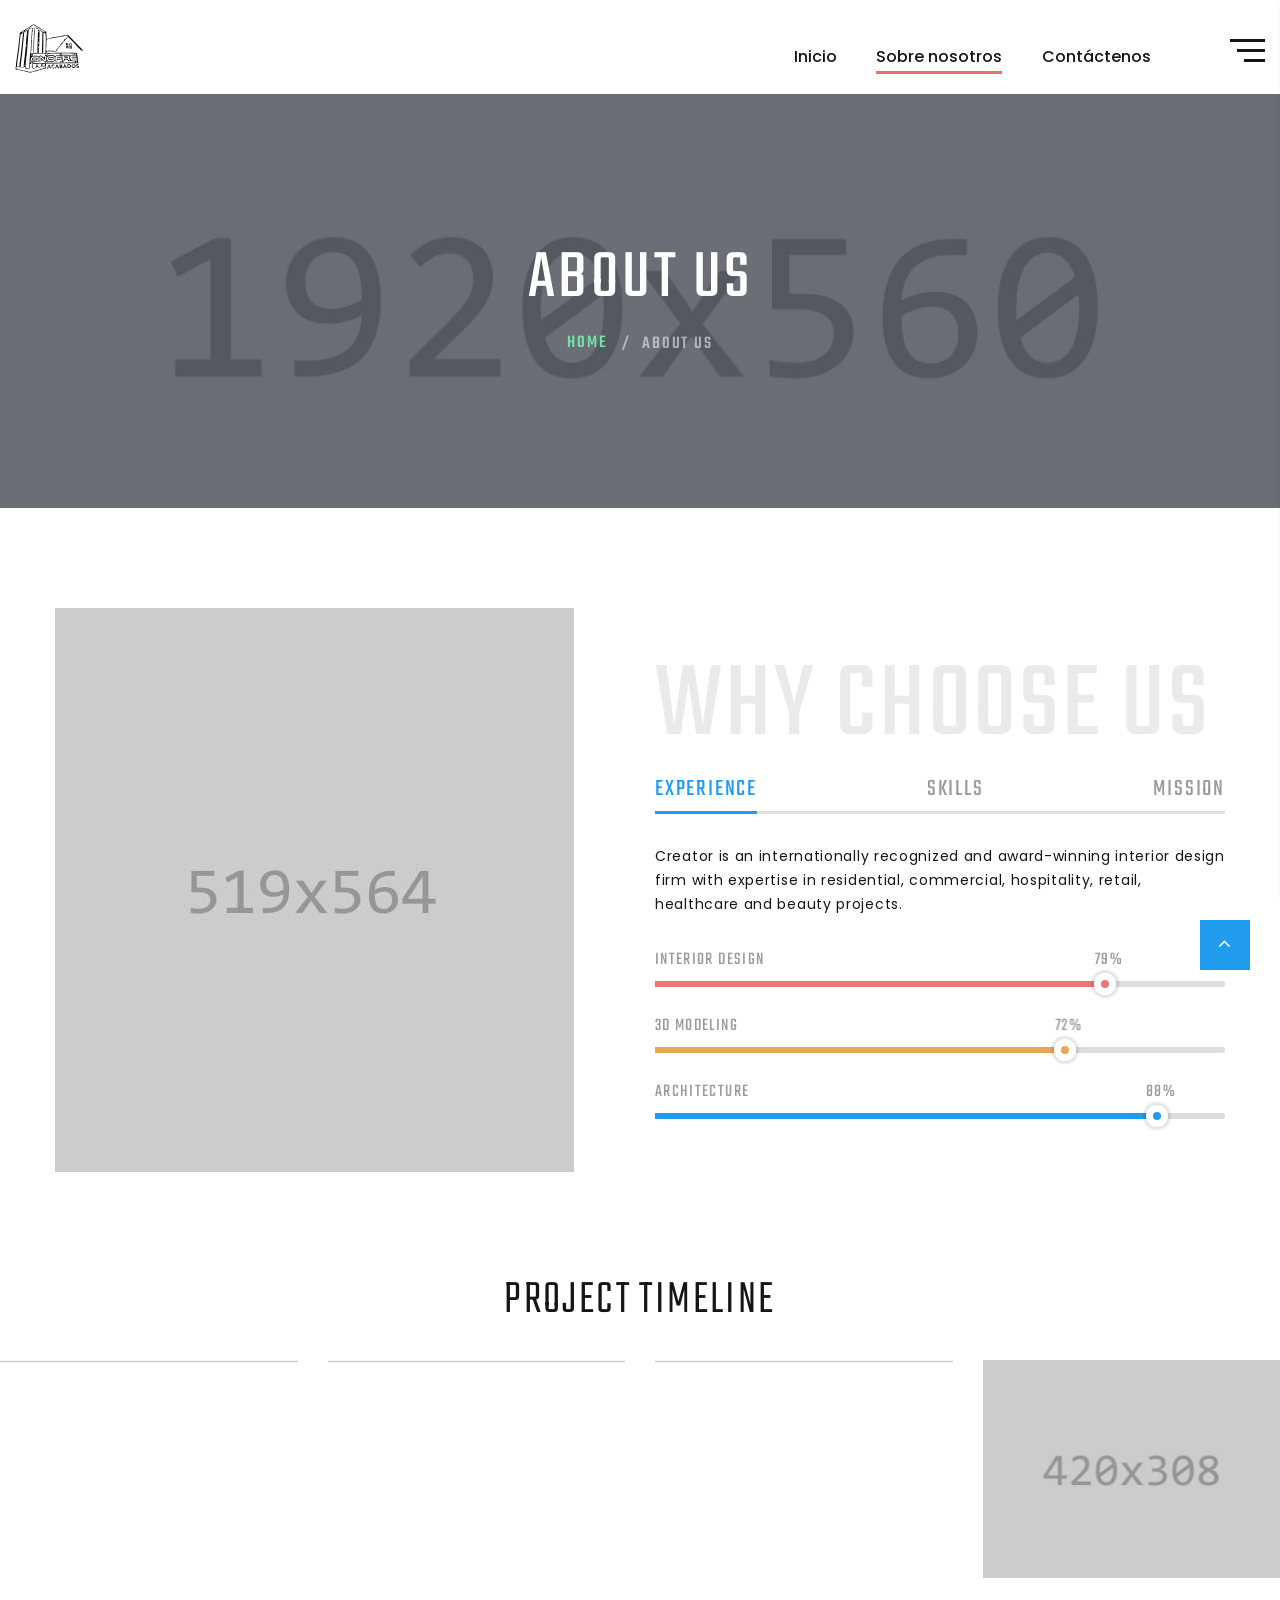
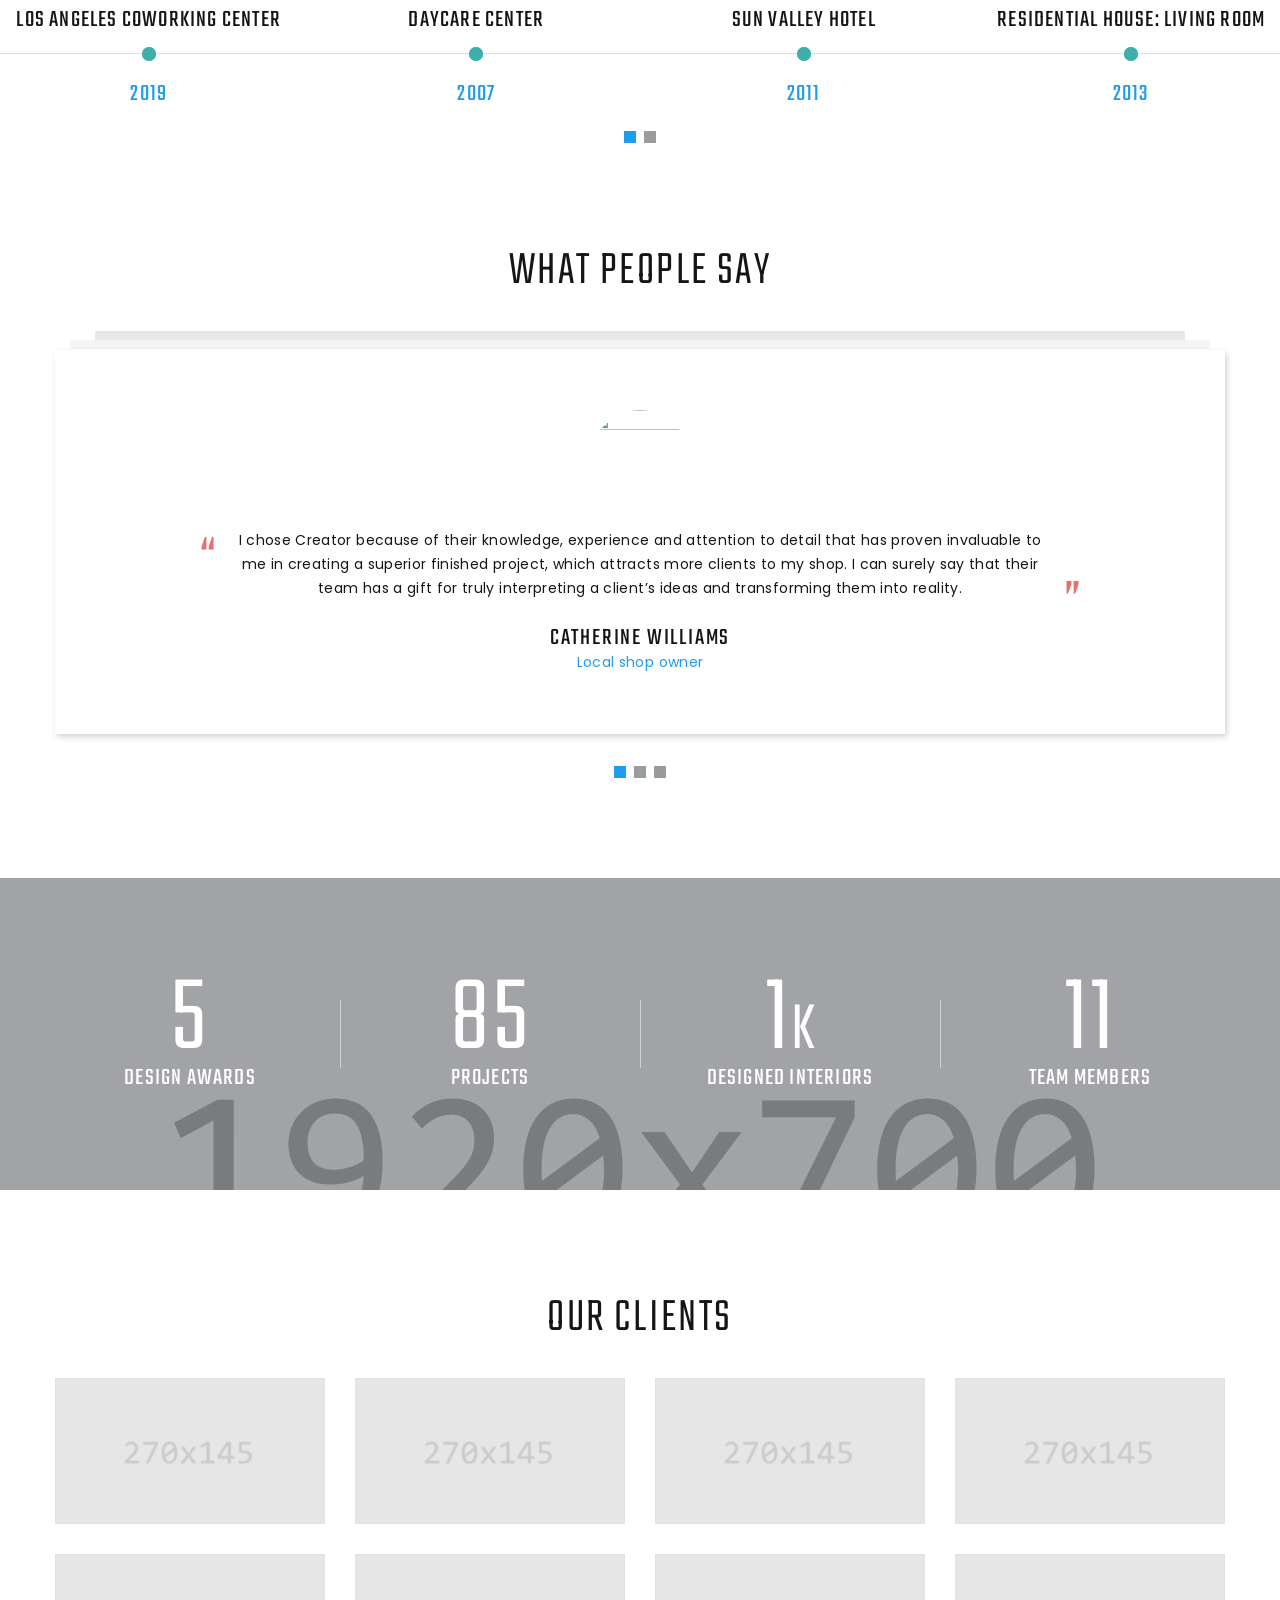
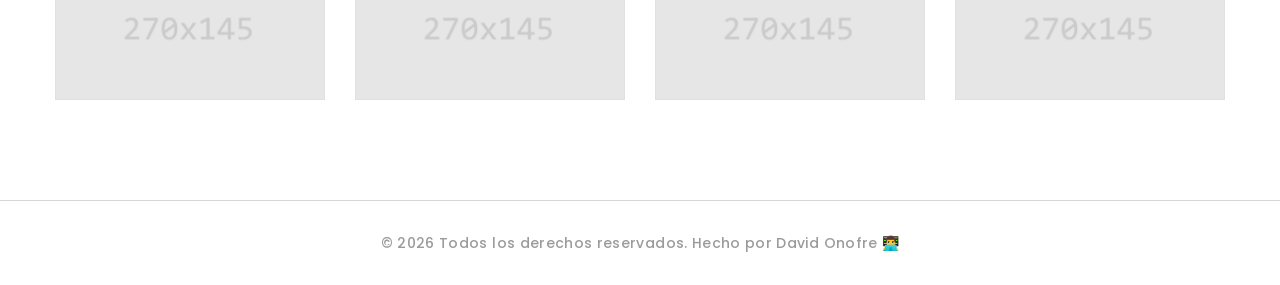
==== commit a5a7d346: "Remove latest blog posts section from index.html" ====
--- a/about-us.html
+++ b/about-us.html
@@ -29,12 +29,6 @@
     </div>
   </div>
   <div class="page">
-    <!-- Top Banner--><a class="section section-banner text-center d-none d-xl-block"
-      href="https://www.templatemonster.com/intense-multipurpose-html-template.html"
-      style="background-image: url(images/banner/banner-bg-02-1920x60.jpg); background-image: -webkit-image-set( url(images/banner/banner-bg-02-1920x60.jpg) 1x, url(images/banner/banner-bg-02-3840x120.jpg) 2x )"
-      target="_blank"><img src="images/banner/banner-fg-02-1600x60.png"
-        srcset="images/banner/banner-fg-02-1600x60.png 1x, images/banner/banner-fg-02-3200x120.png 2x" alt=""
-        width="1600" height="310"></a>
     <!-- Page Header-->
     <header class="section page-header">
       <!-- RD Navbar-->
@@ -52,95 +46,18 @@
                 <!-- RD Navbar Toggle-->
                 <button class="rd-navbar-toggle" data-rd-navbar-toggle=".rd-navbar-nav-wrap"><span></span></button>
                 <!-- RD Navbar Brand-->
-                <div class="rd-navbar-brand"><a class="brand" href="index.html"><img
-                      src="images/logo-default-229x43.png" alt="" width="229" height="43" /></a></div>
+                <div class="rd-navbar-brand"><a class="brand" href="index.html"><img src="images/logo.svg" alt=""
+                      width="229" height="43" /></a></div>
               </div>
               <div class="rd-navbar-main-element">
                 <div class="rd-navbar-nav-wrap">
-                  <!-- RD Navbar Basket-->
-                  <div class="rd-navbar-basket-wrap">
-                    <button class="rd-navbar-basket fl-bigmug-line-shopping198"
-                      data-rd-navbar-toggle=".cart-inline"><span>2</span></button>
-                    <div class="cart-inline">
-                      <div class="cart-inline-header">
-                        <h5 class="cart-inline-title">In cart:<span> 2</span> Products</h5>
-                        <h6 class="cart-inline-title">Total price:<span> $800</span></h6>
-                      </div>
-                      <div class="cart-inline-body">
-                        <div class="cart-inline-item">
-                          <div class="unit align-items-center">
-                            <div class="unit-left"><a class="cart-inline-figure" href="#"><img
-                                  src="images/product-mini-9-100x100.png" alt="" width="100" height="100" /></a></div>
-                            <div class="unit-body">
-                              <h6 class="cart-inline-name"><a href="#">CB2 Coup Grey Office Chair</a></h6>
-                              <div>
-                                <div class="group-xs group-middle-custom">
-                                  <div class="table-cart-stepper">
-                                    <input class="form-input" type="number" data-zeros="true" value="1" min="1"
-                                      max="1000" />
-                                  </div>
-                                  <h6 class="cart-inline-title">$550</h6>
-                                </div>
-                              </div>
-                            </div>
-                          </div>
-                        </div>
-                        <div class="cart-inline-item">
-                          <div class="unit align-items-center">
-                            <div class="unit-left"><a class="cart-inline-figure" href="#"><img
-                                  src="images/product-mini-10-100x100.png" alt="" width="100" height="100" /></a></div>
-                            <div class="unit-body">
-                              <h6 class="cart-inline-name"><a href="#">Ikea Tertial Work lamp</a></h6>
-                              <div>
-                                <div class="group-xs group-middle-custom">
-                                  <div class="table-cart-stepper">
-                                    <input class="form-input" type="number" data-zeros="true" value="1" min="1"
-                                      max="1000" />
-                                  </div>
-                                  <h6 class="cart-inline-title">$250</h6>
-                                </div>
-                              </div>
-                            </div>
-                          </div>
-                        </div>
-                      </div>
-                      <div class="cart-inline-footer">
-                        <div class="group-sm"><a class="button button-md button-default-outline-2 button-wapasha"
-                            href="#">Go to cart</a><a class="button button-md button-primary button-pipaluk"
-                            href="#">Checkout</a></div>
-                      </div>
-                    </div>
-                  </div>
-                  <!-- RD Navbar Search-->
-                  <div class="rd-navbar-search">
-                    <button class="rd-navbar-search-toggle"
-                      data-rd-navbar-toggle=".rd-navbar-search"><span></span></button>
-                    <form class="rd-search" action="#" method="GET">
-                      <div class="form-wrap">
-                        <label class="form-label" for="rd-navbar-search-form-input">Search...</label>
-                        <input class="rd-navbar-search-form-input form-input" id="rd-navbar-search-form-input"
-                          type="text" name="s" autocomplete="off" />
-                      </div>
-                      <button class="rd-search-form-submit fl-bigmug-line-search74" type="submit"></button>
-                    </form>
-                  </div>
-                  <!-- RD Navbar Share-->
-                  <div class="rd-navbar-share fl-bigmug-line-share27" data-rd-navbar-toggle=".rd-navbar-share-list">
-                    <ul class="list-inline rd-navbar-share-list">
-                      <li class="rd-navbar-share-list-item"><a class="icon fa fa-whatsapp" href="#"></a></li>
-                      <li class="rd-navbar-share-list-item"><a class="icon fa fa-twitter" href="#"></a></li>
-                      <li class="rd-navbar-share-list-item"><a class="icon fa fa-google-plus" href="#"></a></li>
-                      <li class="rd-navbar-share-list-item"><a class="icon fa fa-instagram" href="#"></a></li>
-                    </ul><a class="rd-navbar-basket rd-navbar-basket-mobile fl-bigmug-line-shopping198"
-                      href="cart-page.html"><span>2</span></a>
-                  </div>
                   <!-- RD Navbar Nav-->
                   <ul class="rd-navbar-nav">
-                    <li class="rd-nav-item"><a class="rd-nav-link" href="index.html">Home</a>
+                    <li class="rd-nav-item"><a class="rd-nav-link" href="index.html">Inicio</a>
                     </li>
-                    <li class="rd-nav-item active"><a class="rd-nav-link" href="about-us.html">About Us</a>
+                    <li class="rd-nav-item active"><a class="rd-nav-link" href="about-us.html">Sobre nosotros</a>
                     </li>
-                    <li class="rd-nav-item"><a class="rd-nav-link" href="contact-us.html">Contact Us</a>
+                    <li class="rd-nav-item"><a class="rd-nav-link" href="contact-us.html">Contáctenos</a>
                     </li>
                   </ul>
                 </div>
@@ -594,105 +511,15 @@
       </div>
     </section>
 
-    <!-- Bottom Banner--><a class="section-banner"
-      href="https://www.templatemonster.com/intense-multipurpose-html-template.html"
-      style="background-image: url(images/banner/banner-bg-01-1920x310.jpg); background-image: -webkit-image-set( url(images/banner/banner-bg-01-1920x310.jpg) 1x, url(images/banner/banner-bg-01-3840x620.jpg) 2x )"
-      target="_blank"><img src="images/banner/banner-fg-01-1600x310.png"
-        srcset="images/banner/banner-fg-01-1600x310.png 1x, images/banner/banner-fg-01-3200x620.png 2x" alt=""
-        width="1600" height="310"></a>
-    <!-- Page Footer-->
-    <footer class="section section-fluid footer-classic">
-      <div class="container-fluid">
-        <div class="row row-30 justify-content-center">
-          <div class="col-md-10 col-lg-12 col-xl-4 wow fadeInRight">
-            <div class="box-footer box-footer-small">
-              <div class="footer-brand"><a href="index.html"><img src="images/logo-inverse-229x43.png" alt=""
-                    width="229" height="43" /></a></div>
-              <p class="text-width-medium">Our design studio helps clients make wise decisions and avoid costly
-                mistakes. Allow our designers and architectors to make your dream space a reality.</p>
-              <div class="contact-classic">
-                <div class="contact-classic-item">
-                  <div class="unit align-items-center">
-                    <div class="unit-left">
-                      <h6 class="contact-classic-title">Address</h6>
-                    </div>
-                    <div class="unit-body contact-classic-link"><a href="#">4730 Crystal Springs Dr, Los Angeles, CA
-                        90027</a></div>
-                  </div>
-                </div>
-                <div class="contact-classic-item">
-                  <div class="unit align-items-center">
-                    <div class="unit-left">
-                      <h6 class="contact-classic-title">Phones</h6>
-                    </div>
-                    <div class="unit-body contact-classic-link"><a href="tel:#">+1 323-913-4688</a>, <a href="tel:#"> +1
-                        323-888-4554</a>
-                    </div>
-                  </div>
-                </div>
-                <div class="contact-classic-item">
-                  <div class="unit align-items-center">
-                    <div class="unit-left">
-                      <h6 class="contact-classic-title">E-mails</h6>
-                    </div>
-                    <div class="unit-body contact-classic-link"><a href="mailto:#"> info@demolink.org</a>, <a
-                        href="mailto:#"> mail@demolink.org</a>
-                    </div>
-                  </div>
-                </div>
-              </div>
-              <ul class="list-inline list-inline-sm footer-social-list">
-                <li><a class="icon fa fa-facebook" href="#"></a></li>
-                <li><a class="icon fa fa-twitter" href="#"></a></li>
-                <li><a class="icon fa fa-google-plus" href="#"></a></li>
-                <li><a class="icon fa fa-instagram" href="#"></a></li>
-              </ul>
-            </div>
-          </div>
-          <div class="col-md-10 col-lg-6 col-xl-4 wow fadeInRight" data-wow-delay=".1s">
-            <div class="box-footer">
-              <h3 class="font-weight-normal">Questions? Contact Us</h3>
-              <form class="rd-form rd-mailform" data-form-output="form-output-global" data-form-type="contact"
-                method="post" action="bat/rd-mailform.php">
-                <div class="form-wrap">
-                  <input class="form-input" id="contact-name-6" type="text" name="name" data-constraints="@Required" />
-                  <label class="form-label" for="contact-name-6">Name</label>
-                </div>
-                <div class="form-wrap">
-                  <input class="form-input" id="contact-email-6" type="email" name="email"
-                    data-constraints="@Email @Required" />
-                  <label class="form-label" for="contact-email-6">E-mail</label>
-                </div>
-                <div class="form-wrap">
-                  <label class="form-label" for="contact-message-6">Message</label>
-                  <textarea class="form-input" id="contact-message-6" name="message"
-                    data-constraints="@Required"></textarea>
-                </div>
-                <button class="button button-block button-ujarak button-secondary" type="submit">Send Message</button>
-              </form>
-            </div>
-          </div>
-          <div class="col-md-10 col-lg-6 col-xl-4 wow fadeInRight" data-wow-delay=".2s">
-            <div class="box-footer">
-              <h3 class="font-weight-normal">See how we work</h3>
-              <ul class="footer-list-category">
-                <li class="heading-5"><a href="#">Home design<span></span></a></li>
-                <li class="heading-5"><a href="#">Commercial design<span></span></a></li>
-                <li class="heading-5"><a href="#">Office design<span></span></a></li>
-                <li class="heading-5"><a href="#">Consultations<span></span></a></li>
-                <li class="heading-5"><a href="#">Architect services<span></span></a></li>
-              </ul>
-            </div>
-          </div>
-        </div>
-      </div>
-      <div class="container footer-bottom-panel wow fadeInUp">
-        <!-- Rights-->
-        <p class="rights"><span>&copy;&nbsp;</span><span class="copyright-year"></span>&nbsp;Todos los
-          derechos reservados.<span> Hecho&nbsp;por&nbsp;David&nbsp;Onofre&nbsp;👨‍💻</span>
-        </p>
-      </div>
-    </footer>
+
+    <hr>
+    <div class="container footer-bottom-panel wow fadeInUp">
+      <!-- Rights-->
+      <p class="rights"><span>&copy;&nbsp;</span><span class="copyright-year"></span>&nbsp;Todos los
+        derechos reservados.<span> Hecho&nbsp;por&nbsp;David&nbsp;Onofre&nbsp;👨‍💻</span>
+      </p>
+    </div>
+
   </div>
   <!-- Global Mailform Output-->
   <div class="snackbars" id="form-output-global"></div>
--- a/css/style.css
+++ b/css/style.css
@@ -141,7 +141,7 @@
 h5 a:hover,
 h6 a:hover,
 [class*='heading-'] a:hover {
-	color: #50ba87;
+	color: #209CEE;
 }
 
 h1,
@@ -346,7 +346,7 @@
 a,
 a:focus,
 a:active {
-	color: #50ba87;
+	color: #209CEE;
 }
 
 a:hover {
@@ -395,7 +395,7 @@
 
 .gallery-title a:hover,
 .link-instafeed-3 a:hover {
-	color: #50ba87;
+	color: #209CEE;
 }
 
 /*
@@ -422,7 +422,7 @@
 }
 
 .block-center:hover .block-center-header {
-	background-color: #50ba87;
+	background-color: #209CEE;
 }
 
 .block-center-title {
@@ -439,7 +439,7 @@
 	}
 
 	.block-center-header {
-		background-color: #50ba87;
+		background-color: #209CEE;
 	}
 }
 
@@ -535,7 +535,7 @@
 }
 
 .box-icon-modern-title a:hover {
-	color: #50ba87;
+	color: #209CEE;
 }
 
 .box-icon-modern-big-title {
@@ -642,14 +642,14 @@
 .box-contacts-icon {
 	font-size: 60px;
 	line-height: 1;
-	color: #50ba87;
+	color: #209CEE;
 }
 
 .box-contacts-decor {
 	margin: 30px auto;
 	height: 2px;
 	max-width: 100px;
-	background: #50ba87;
+	background: #209CEE;
 	transition: all .3s ease-in-out;
 }
 
@@ -1255,7 +1255,7 @@
 	bottom: 0;
 	height: 4px;
 	width: 70px;
-	background: #50ba87;
+	background: #209CEE;
 }
 
 @media (min-width: 576px) {
@@ -1391,12 +1391,12 @@
 .button-default:hover,
 .button-default:active {
 	color: #ffffff;
-	background-color: #50ba87;
-	border-color: #50ba87;
+	background-color: #209CEE;
+	border-color: #209CEE;
 }
 
 .button-default.button-ujarak::before {
-	background: #50ba87;
+	background: #209CEE;
 }
 
 .button-default.button-pipaluk,
@@ -1407,17 +1407,17 @@
 .button-default.button-pipaluk::before,
 .button-default.button-pipaluk:focus::before {
 	background: #2c343b;
-	border-color: #50ba87;
+	border-color: #209CEE;
 }
 
 .button-default.button-pipaluk::after,
 .button-default.button-pipaluk:focus::after {
-	border-color: #50ba87;
+	border-color: #209CEE;
 }
 
 .button-default.button-pipaluk:hover,
 .button-default.button-pipaluk:active {
-	color: #50ba87;
+	color: #209CEE;
 	background: transparent;
 }
 
@@ -1434,20 +1434,20 @@
 
 .button-default.button-wapasha::after,
 .button-default.button-wapasha:focus::after {
-	border-color: #50ba87;
+	border-color: #209CEE;
 }
 
 .button-default.button-wapasha:hover,
 .button-default.button-wapasha:active {
-	color: #50ba87;
+	color: #209CEE;
 	background: transparent;
 }
 
 .button-primary,
 .button-primary:focus {
 	color: #ffffff;
-	background-color: #50ba87;
-	border-color: #50ba87;
+	background-color: #209CEE;
+	border-color: #209CEE;
 }
 
 .button-primary:hover,
@@ -1468,7 +1468,7 @@
 
 .button-primary.button-pipaluk::before,
 .button-primary.button-pipaluk:focus::before {
-	background: #50ba87;
+	background: #209CEE;
 	border-color: #151515;
 }
 
@@ -1485,13 +1485,13 @@
 
 .button-primary.button-wapasha,
 .button-primary.button-wapasha:focus {
-	color: #50ba87;
+	color: #209CEE;
 	background: transparent;
 }
 
 .button-primary.button-wapasha::before,
 .button-primary.button-wapasha:focus::before {
-	border-color: #50ba87;
+	border-color: #209CEE;
 }
 
 .button-primary.button-wapasha::after,
@@ -2197,12 +2197,12 @@
 .button-default-outline:hover,
 .button-default-outline:active {
 	color: #ffffff;
-	background-color: #50ba87;
-	border-color: #50ba87;
+	background-color: #209CEE;
+	border-color: #209CEE;
 }
 
 .button-default-outline.button-ujarak::before {
-	background: #50ba87;
+	background: #209CEE;
 }
 
 .button-default-outline.button-pipaluk,
@@ -2213,17 +2213,17 @@
 .button-default-outline.button-pipaluk::before,
 .button-default-outline.button-pipaluk:focus::before {
 	background: transparent;
-	border-color: #50ba87;
+	border-color: #209CEE;
 }
 
 .button-default-outline.button-pipaluk::after,
 .button-default-outline.button-pipaluk:focus::after {
-	border-color: #50ba87;
+	border-color: #209CEE;
 }
 
 .button-default-outline.button-pipaluk:hover,
 .button-default-outline.button-pipaluk:active {
-	color: #50ba87;
+	color: #209CEE;
 	background: transparent;
 }
 
@@ -2240,12 +2240,12 @@
 
 .button-default-outline.button-wapasha::after,
 .button-default-outline.button-wapasha:focus::after {
-	border-color: #50ba87;
+	border-color: #209CEE;
 }
 
 .button-default-outline.button-wapasha:hover,
 .button-default-outline.button-wapasha:active {
-	color: #50ba87;
+	color: #209CEE;
 	background: transparent;
 }
 
@@ -2321,12 +2321,12 @@
 .button-white-outline:hover,
 .button-white-outline:active {
 	color: #ffffff;
-	background-color: #50ba87;
-	border-color: #50ba87;
+	background-color: #209CEE;
+	border-color: #209CEE;
 }
 
 .button-white-outline.button-ujarak::before {
-	background: #50ba87;
+	background: #209CEE;
 }
 
 .button-white-outline.button-pipaluk,
@@ -2337,17 +2337,17 @@
 .button-white-outline.button-pipaluk::before,
 .button-white-outline.button-pipaluk:focus::before {
 	background: transparent;
-	border-color: #50ba87;
+	border-color: #209CEE;
 }
 
 .button-white-outline.button-pipaluk::after,
 .button-white-outline.button-pipaluk:focus::after {
-	border-color: #50ba87;
+	border-color: #209CEE;
 }
 
 .button-white-outline.button-pipaluk:hover,
 .button-white-outline.button-pipaluk:active {
-	color: #50ba87;
+	color: #209CEE;
 	background: transparent;
 }
 
@@ -2364,12 +2364,12 @@
 
 .button-white-outline.button-wapasha::after,
 .button-white-outline.button-wapasha:focus::after {
-	border-color: #50ba87;
+	border-color: #209CEE;
 }
 
 .button-white-outline.button-wapasha:hover,
 .button-white-outline.button-wapasha:active {
-	color: #50ba87;
+	color: #209CEE;
 	background: transparent;
 }
 
@@ -2380,7 +2380,7 @@
 
 .button-ghost:hover {
 	color: #ffffff;
-	background: #50ba87;
+	background: #209CEE;
 }
 
 .button-facebook,
@@ -2595,7 +2595,7 @@
 	left: 0;
 	width: 101%;
 	height: 101%;
-	background: #50ba87;
+	background: #209CEE;
 	z-index: -1;
 	opacity: 0;
 	transform: scale3d(0.7, 1, 1);
@@ -2738,8 +2738,8 @@
 .btn-primary:active,
 .btn-primary:focus {
 	color: #ffffff;
-	background: #50ba87;
-	border-color: #50ba87;
+	background: #209CEE;
+	border-color: #209CEE;
 }
 
 .btn-primary:hover {
@@ -2916,7 +2916,7 @@
 .button-primary-gradient,
 .button-primary-gradient:focus {
 	color: #ffffff;
-	background-color: #50ba87;
+	background-color: #209CEE;
 	border-color: transparent;
 }
 
@@ -2938,7 +2938,7 @@
 
 .button-primary-gradient.button-pipaluk::before,
 .button-primary-gradient.button-pipaluk:focus::before {
-	background: #50ba87;
+	background: #209CEE;
 	border-color: transparent;
 }
 
@@ -3046,7 +3046,7 @@
 }
 
 .form-wrap.has-focus .form-input {
-	border-color: #50ba87;
+	border-color: #209CEE;
 }
 
 .form-wrap+* {
@@ -3081,7 +3081,7 @@
 }
 
 .form-input-price {
-	border-bottom: 2px solid #50ba87;
+	border-bottom: 2px solid #209CEE;
 }
 
 .form-input-disabled {
@@ -3313,7 +3313,7 @@
 	width: 21px;
 	height: 21px;
 	margin: 0;
-	color: #50ba87;
+	color: #209CEE;
 	border: 1px solid #e1e1e1;
 	border-radius: 3px;
 	background: #fefefe;
@@ -3346,7 +3346,7 @@
 	width: 21px;
 	height: 21px;
 	margin: 0;
-	color: #50ba87;
+	color: #209CEE;
 	border: 1px solid #e1e1e1;
 	border-radius: 3px;
 	background: #fefefe;
@@ -3369,7 +3369,7 @@
 }
 
 .toggle-custom:checked~.checkbox-custom-dummy::after {
-	background: #50ba87;
+	background: #209CEE;
 	transform: translate(20px, -50%);
 }
 
@@ -3559,7 +3559,7 @@
 }
 
 .box-form .form-input.form-input-price {
-	border-bottom-color: #50ba87;
+	border-bottom-color: #209CEE;
 	padding-bottom: 11px;
 }
 
@@ -3660,7 +3660,7 @@
 	bottom: 0;
 	left: 0;
 	padding: 10px 10px 0 1px;
-	color: #50ba87;
+	color: #209CEE;
 	font-size: 20px;
 	line-height: .5;
 	letter-spacing: .025em;
@@ -3839,7 +3839,7 @@
 }
 
 .quote-modern-2 .quote-modern-status {
-	color: #50ba87;
+	color: #209CEE;
 }
 
 .quote-modern-figure {
@@ -3933,11 +3933,11 @@
 
 .quote-lisa-2 .quote-lisa-text::before,
 .quote-lisa-2 .quote-lisa-text::after {
-	color: #50ba87;
+	color: #209CEE;
 }
 
 .quote-lisa-2 .quote-lisa-cite a:hover {
-	color: #50ba87;
+	color: #209CEE;
 }
 
 .quote-lisa-2 .quote-lisa-status {
@@ -3987,7 +3987,7 @@
 }
 
 .quote-lisa-status {
-	color: #50ba87;
+	color: #209CEE;
 }
 
 *+.quote-lisa-status {
@@ -4142,7 +4142,7 @@
 }
 
 .thumbnail-classic-title {
-	color: #50ba87;
+	color: #209CEE;
 }
 
 .thumbnail-classic-title a,
@@ -4374,7 +4374,7 @@
 
 .thumbnail-mary-time {
 	font-weight: 400;
-	color: #50ba87;
+	color: #209CEE;
 }
 
 .owl-timeline .thumbnail-mary-decor {
@@ -4384,7 +4384,7 @@
 	width: 14px;
 	height: 14px;
 	border-radius: 50%;
-	background: #50ba87;
+	background: #209CEE;
 }
 
 .owl-timeline .thumbnail-mary-decor::before,
@@ -4688,15 +4688,15 @@
 }
 
 .footer-classic-2 .footer-list-category a:hover {
-	color: #50ba87;
+	color: #209CEE;
 }
 
 .footer-classic-2 .footer-list-category a:hover span::before {
-	border-right-color: #50ba87;
+	border-right-color: #209CEE;
 }
 
 .footer-classic-2 .footer-list-category a:hover span::after {
-	background-color: #50ba87;
+	background-color: #209CEE;
 }
 
 .box-footer {
@@ -4827,12 +4827,12 @@
 }
 
 .box-footer-2 .footer-contacts .icon {
-	color: #50ba87;
+	color: #209CEE;
 }
 
 .box-footer-form {
 	padding: 30px 20px;
-	background: #50ba87;
+	background: #209CEE;
 }
 
 .box-footer-form .form-input {
@@ -5195,7 +5195,7 @@
 }
 
 .footer-contacts a:hover {
-	color: #50ba87;
+	color: #209CEE;
 }
 
 .footer-contacts li+li {
@@ -5320,7 +5320,7 @@
 }
 
 .footer-corporate .list-marked a:hover {
-	color: #50ba87;
+	color: #209CEE;
 }
 
 .footer-corporate .button {
@@ -5394,7 +5394,7 @@
 .footer-corporate-2 .post-minimal-2-title a,
 .footer-corporate-2 .post-minimal-2-title a:focus,
 .footer-corporate-2 .post-minimal-2-title a:active {
-	color: #50ba87;
+	color: #209CEE;
 }
 
 .footer-corporate-2 .post-minimal-2-title a:hover {
@@ -5477,7 +5477,7 @@
 }
 
 .footer-list-category-2 a:hover {
-	color: #50ba87;
+	color: #209CEE;
 }
 
 @media (max-width: 767px) {
@@ -5696,7 +5696,7 @@
 	line-height: 1;
 	letter-spacing: .075em;
 	font-family: "Teko", -apple-system, BlinkMacSystemFont, "Segoe UI", Roboto, "Helvetica Neue", Arial, sans-serif;
-	color: #50ba87;
+	color: #209CEE;
 }
 
 .product-price-old {
@@ -6215,7 +6215,7 @@
 }
 
 .text-primary {
-	color: #50ba87;
+	color: #209CEE;
 }
 
 .text-secondary {
@@ -6859,12 +6859,12 @@
 }
 
 .context-dark .button-secondary.button-ujarak::before {
-	background: #50ba87;
+	background: #209CEE;
 }
 
 .context-dark .button-secondary.button-ujarak:hover,
 .context-dark .button-secondary.button-ujarak:active {
-	border-color: #50ba87;
+	border-color: #209CEE;
 }
 
 .footer-variant-2.context-dark {
@@ -6961,7 +6961,7 @@
 .footer-minimal.context-dark .footer-corporate-bottom-panel a:hover,
 .footer-corporate.context-dark .footer-minimal-bottom-panel a:hover,
 .footer-corporate.context-dark .footer-corporate-bottom-panel a:hover {
-	color: #50ba87;
+	color: #209CEE;
 }
 
 .footer-minimal.context-dark .rights,
@@ -6971,7 +6971,7 @@
 
 .footer-minimal.context-dark .button-gray-31.button-ujarak::before,
 .footer-corporate.context-dark .button-gray-31.button-ujarak::before {
-	background: #50ba87;
+	background: #209CEE;
 }
 
 .footer-minimal.context-dark .button-gray-31.button-ujarak:hover,
@@ -6979,11 +6979,11 @@
 .footer-corporate.context-dark .button-gray-31.button-ujarak:hover,
 .footer-corporate.context-dark .button-gray-31.button-ujarak:active {
 	color: #ffffff;
-	border-color: #50ba87;
+	border-color: #209CEE;
 }
 
 .footer-corporate-2.context-dark .footer-contacts .icon {
-	color: #50ba87;
+	color: #209CEE;
 }
 
 .footer-corporate-2.context-dark .button-gray-31.button-ujarak::before {
@@ -7008,7 +7008,7 @@
 }
 
 .context-dark .video-modern-subtitle {
-	color: #50ba87;
+	color: #209CEE;
 }
 
 .context-dark .title-decoration-lines-left::before {
@@ -7153,7 +7153,7 @@
 }
 
 p.rights a:hover {
-	color: #50ba87;
+	color: #209CEE;
 }
 
 [style*='z-index: 1000;'] {
@@ -7701,7 +7701,7 @@
 	display: block;
 	width: 40px;
 	height: 40px;
-	background-color: #50ba87;
+	background-color: #209CEE;
 	animation: loaderBlock 1.2s infinite ease-in-out both;
 }
 
@@ -7788,7 +7788,7 @@
 	font-size: 20px;
 	line-height: 38px;
 	color: #ffffff;
-	background: #50ba87;
+	background: #209CEE;
 	overflow: hidden;
 	text-align: center;
 	text-decoration: none;
@@ -8032,7 +8032,7 @@
 	padding-right: 50px;
 	font-size: 16px;
 	letter-spacing: 0;
-	color: #50ba87;
+	color: #209CEE;
 }
 
 .rd-navbar-search .form-input {
@@ -8065,7 +8065,7 @@
 }
 
 .rd-navbar-search .rd-search-form-submit:hover {
-	color: #50ba87;
+	color: #209CEE;
 }
 
 .rd-navbar-search-toggle {
@@ -8101,22 +8101,22 @@
 
 .rd-navbar-static .rd-nav-item.focus .rd-nav-link,
 .rd-navbar-static .rd-nav-item.opened .rd-nav-link {
-	color: #50ba87;
+	color: #209CEE;
 	background: transparent;
 }
 
 .rd-navbar-static .rd-nav-item.focus>.rd-navbar-submenu-toggle,
 .rd-navbar-static .rd-nav-item.opened>.rd-navbar-submenu-toggle {
-	color: #50ba87;
+	color: #209CEE;
 }
 
 .rd-navbar-static .rd-nav-item.active .rd-nav-link {
-	color: #50ba87;
+	color: #209CEE;
 	background: transparent;
 }
 
 .rd-navbar-static .rd-nav-item.active>.rd-navbar-submenu-toggle {
-	color: #50ba87;
+	color: #209CEE;
 }
 
 .rd-navbar-static .rd-nav-item.focus>.rd-navbar-submenu-toggle::before,
@@ -8141,7 +8141,7 @@
 }
 
 .rd-navbar-static .rd-nav-item>.rd-navbar-submenu-toggle:hover {
-	color: #50ba87;
+	color: #209CEE;
 }
 
 .rd-navbar-static .rd-nav-item>.rd-navbar-submenu {
@@ -8164,7 +8164,7 @@
 }
 
 .rd-navbar-static .rd-nav-link:hover {
-	color: #50ba87;
+	color: #209CEE;
 }
 
 .rd-navbar-static .rd-menu {
@@ -8368,7 +8368,7 @@
 }
 
 .rd-navbar-static .rd-megamenu-list-link:hover {
-	color: #50ba87;
+	color: #209CEE;
 	background: transparent;
 }
 
@@ -8463,7 +8463,7 @@
 }
 
 .rd-navbar-static .rd-navbar-search-toggle:hover {
-	color: #50ba87;
+	color: #209CEE;
 }
 
 .rd-navbar-static.rd-navbar--is-clone {
@@ -8596,7 +8596,7 @@
 }
 
 .rd-navbar-basket:hover {
-	color: #50ba87;
+	color: #209CEE;
 }
 
 .rd-navbar-basket-wrap {
@@ -8755,7 +8755,7 @@
 }
 
 .rd-navbar-share:hover {
-	color: #50ba87;
+	color: #209CEE;
 }
 
 .rd-navbar-project-hamburger {
@@ -8831,7 +8831,7 @@
 
 	50% {
 		width: 50%;
-		background: #50ba87;
+		background: #209CEE;
 	}
 
 	100% {
@@ -9387,7 +9387,7 @@
 .rd-navbar-fixed .rd-nav-item.active .rd-nav-link,
 .rd-navbar-fixed .rd-nav-item.opened .rd-nav-link {
 	color: #ffffff;
-	background: #50ba87;
+	background: #209CEE;
 }
 
 .rd-navbar-fixed .rd-nav-item:hover>.rd-navbar-submenu-toggle,
@@ -9418,7 +9418,7 @@
 .rd-navbar-fixed .rd-navbar-dropdown>li.active>a,
 .rd-navbar-fixed .rd-navbar-dropdown>li.opened>a {
 	color: #ffffff;
-	background: #50ba87;
+	background: #209CEE;
 }
 
 .rd-navbar-fixed .rd-navbar-megamenu .rd-megamenu-title {
@@ -9436,7 +9436,7 @@
 }
 
 .rd-navbar-fixed .rd-navbar-megamenu .rd-megamenu-title a:hover {
-	color: #50ba87;
+	color: #209CEE;
 }
 
 .rd-navbar-fixed .rd-navbar-submenu-toggle {
@@ -9448,7 +9448,7 @@
 }
 
 .rd-navbar-fixed .rd-navbar-search .rd-search-form-submit:hover {
-	color: #50ba87;
+	color: #209CEE;
 }
 
 .rd-navbar-fixed .rd-navbar-search-toggle {
@@ -9456,7 +9456,7 @@
 }
 
 .rd-navbar-fixed .rd-navbar-search-toggle:hover {
-	color: #50ba87;
+	color: #209CEE;
 }
 
 .rd-navbar-fixed .rd-navbar-collapse {
@@ -9563,7 +9563,7 @@
 }
 
 .rd-navbar-sidebar .rd-nav-item.active .rd-nav-link {
-	color: #50ba87;
+	color: #209CEE;
 }
 
 .rd-navbar-sidebar .rd-nav-item .rd-nav-link,
@@ -9590,7 +9590,7 @@
 }
 
 .rd-navbar-sidebar .rd-nav-link:hover {
-	color: #50ba87;
+	color: #209CEE;
 }
 
 .rd-navbar-sidebar .rd-navbar-submenu .opened>.rd-navbar-submenu-toggle::after {
@@ -9650,7 +9650,7 @@
 
 .rd-navbar-sidebar .rd-nav-item>.rd-navbar-submenu-toggle:hover,
 .rd-navbar-sidebar .rd-nav-item .rd-navbar--has-dropdown>.rd-navbar-submenu-toggle:hover {
-	color: #50ba87;
+	color: #209CEE;
 }
 
 .rd-navbar-sidebar .rd-nav-item>.rd-navbar-submenu-toggle::after,
@@ -9790,7 +9790,7 @@
 }
 
 .rd-navbar-sidebar .rd-navbar-dropdown .rd-navbar--has-dropdown.opened>.rd-navbar-submenu-toggle {
-	color: #50ba87;
+	color: #209CEE;
 }
 
 .rd-navbar-sidebar .rd-navbar-dropdown .rd-navbar--has-dropdown.opened>.rd-navbar-submenu-toggle::after {
@@ -10129,20 +10129,20 @@
 }
 
 .rd-navbar-classic-2.rd-navbar-static .rd-nav-link::before {
-	background: #50ba87;
+	background: #209CEE;
 }
 
 .rd-navbar-classic-2.rd-navbar-static .rd-navbar-dropdown li>a::before,
 .rd-navbar-classic-2.rd-navbar-static .rd-megamenu-list li>a::before {
-	background: #50ba87;
+	background: #209CEE;
 }
 
 .rd-navbar-classic-2 .rd-navbar-basket span {
-	color: #50ba87;
+	color: #209CEE;
 }
 
 .rd-navbar-classic-2 .rd-navbar-share-list-item a:hover {
-	color: #50ba87;
+	color: #209CEE;
 }
 
 .rd-navbar-classic-2 .project-hamburger:hover>* {
@@ -10552,7 +10552,7 @@
 }
 
 .swiper-pagination-bullet-active {
-	background: #50ba87;
+	background: #209CEE;
 }
 
 .swiper-pagination-style-2 .swiper-pagination {
@@ -10582,7 +10582,7 @@
 
 .swiper-pagination-style-2 .swiper-pagination-bullet::after {
 	opacity: 0;
-	background: #50ba87;
+	background: #209CEE;
 	transform: translateY(-200%);
 	transition: transform 0.3s ease, opacity 0.3s ease, visibility 0s 0.3s;
 }
@@ -10839,20 +10839,20 @@
 }
 
 .swiper-slider-classic-2 .swiper-pagination__fraction-index {
-	color: #50ba87;
+	color: #209CEE;
 }
 
 .swiper-slider-classic-2 .swiper-pagination-bullet::after {
-	background: #50ba87;
+	background: #209CEE;
 }
 
 .swiper-slider-classic-2 .context-dark .button.button-ujarak::before {
-	background: #50ba87;
+	background: #209CEE;
 }
 
 .swiper-slider-classic-2 .context-dark .button.button-ujarak:hover,
 .swiper-slider-classic-2 .context-dark .button.button-ujarak:active {
-	border-color: #50ba87;
+	border-color: #209CEE;
 }
 
 .swiper-slider-classic-2 .button {
@@ -11324,7 +11324,7 @@
 .swiper-slider-corporate h6 {
 	font-weight: 400;
 	letter-spacing: .15em;
-	color: #50ba87;
+	color: #209CEE;
 }
 
 .swiper-slider-corporate h6+h2 {
@@ -11419,7 +11419,7 @@
 	left: 50%;
 	width: 6px;
 	height: 6px;
-	background: #50ba87;
+	background: #209CEE;
 	transform: translate3d(-50%, -400%, 0);
 	transition: all .2s ease;
 }
@@ -11463,12 +11463,12 @@
 }
 
 .swiper-slider-tara .button.button-ujarak:not([class*='button-primary'])::before {
-	background: #50ba87;
+	background: #209CEE;
 }
 
 .swiper-slider-tara .button.button-ujarak:not([class*='button-primary']):hover,
 .swiper-slider-tara .button.button-ujarak:not([class*='button-primary']):active {
-	border-color: #50ba87;
+	border-color: #209CEE;
 }
 
 .swiper-slider-tara *+.swiper-title {
@@ -11705,11 +11705,11 @@
 	width: 0;
 	height: 2px;
 	transition: .4s;
-	background: #50ba87;
+	background: #209CEE;
 }
 
 .isotope-filters-modern .inline-list a:hover {
-	color: #50ba87;
+	color: #209CEE;
 }
 
 .isotope-filters-modern .inline-list a.active::after {
@@ -11931,11 +11931,11 @@
 	}
 
 	.isotope-filters-list-2 a:hover {
-		color: #50ba87;
+		color: #209CEE;
 	}
 
 	.isotope-filters-list-2 a.active {
-		color: #50ba87;
+		color: #209CEE;
 	}
 
 	.isotope-filters .isotope-filters-toggle {
@@ -11993,7 +11993,7 @@
 
 	.isotope-filters-list-classic li a:hover,
 	.isotope-filters-list-classic li a.active {
-		color: #50ba87;
+		color: #209CEE;
 		background: transparent;
 		border-color: transparent;
 	}
@@ -12007,12 +12007,12 @@
 
 	.isotope-filters-list-classic li a:hover::before,
 	.isotope-filters-list-classic li a.active::before {
-		border-color: #50ba87 transparent #50ba87 transparent;
+		border-color: #209CEE transparent #209CEE transparent;
 	}
 
 	.isotope-filters-list-classic li a:hover::after,
 	.isotope-filters-list-classic li a.active::after {
-		border-color: transparent #50ba87 transparent #50ba87;
+		border-color: transparent #209CEE transparent #209CEE;
 	}
 }
 
@@ -12210,11 +12210,11 @@
 
 	.tabs-line .nav-link:hover,
 	.tabs-line .nav-link.active {
-		color: #50ba87;
+		color: #209CEE;
 	}
 
 	.tabs-line .nav-link.active {
-		border-color: #50ba87;
+		border-color: #209CEE;
 	}
 }
 
@@ -12376,7 +12376,7 @@
 		left: 0;
 		height: 3px;
 		width: 0;
-		background: #50ba87;
+		background: #209CEE;
 		transition: .22s ease;
 	}
 
@@ -12390,7 +12390,7 @@
 
 	.tabs-horizontal.tabs-line .nav-link.active,
 	.tabs-horizontal.tabs-line .nav-link:hover {
-		color: #50ba87;
+		color: #209CEE;
 	}
 
 	.tabs-horizontal.tabs-line .nav-link.active::after {
@@ -12460,7 +12460,7 @@
 
 	.tabs-vertical.tabs-line .nav-link.active,
 	.tabs-vertical.tabs-line .nav-link:hover {
-		color: #50ba87;
+		color: #209CEE;
 	}
 
 	.tabs-vertical.tabs-line .nav-item+.nav-item {
@@ -12583,7 +12583,7 @@
 	width: 100%;
 	height: 2px;
 	margin: 16px 0 16px auto;
-	background: #50ba87;
+	background: #209CEE;
 	transition: all .3s ease;
 }
 
@@ -13021,7 +13021,7 @@
 	position: relative;
 	width: 0;
 	height: inherit;
-	background: #50ba87;
+	background: #209CEE;
 	transition: .5s all ease-in-out;
 }
 
@@ -13045,7 +13045,7 @@
 	right: 0;
 	width: 22px;
 	height: 22px;
-	background: #50ba87;
+	background: #209CEE;
 	border: 7px solid #ffffff;
 	border-radius: 50%;
 	transform: translate(50%, -50%);
@@ -13555,7 +13555,7 @@
 
 .owl-prev:hover,
 .owl-next:hover {
-	color: #50ba87;
+	color: #209CEE;
 }
 
 .owl-prev {
@@ -13629,7 +13629,7 @@
 
 .owl-dot::after {
 	opacity: 0;
-	background: #50ba87;
+	background: #209CEE;
 	transform: translateY(-200%);
 	transition: transform 0.3s ease, opacity 0.3s ease, visibility 0s 0.3s;
 }
@@ -13738,13 +13738,13 @@
 
 .owl-classic .owl-prev:hover::before,
 .owl-classic .owl-next:hover::before {
-	background-color: #50ba87;
+	background-color: #209CEE;
 }
 
 .owl-classic .owl-prev:hover::after,
 .owl-classic .owl-next:hover::after {
-	border-left-color: #50ba87;
-	border-right-color: #50ba87;
+	border-left-color: #209CEE;
+	border-right-color: #209CEE;
 }
 
 .owl-classic .owl-prev {
@@ -13897,11 +13897,11 @@
 
 .owl-posts .owl-dot:hover::before,
 .owl-posts .owl-dot:focus::before {
-	background: #50ba87;
+	background: #209CEE;
 }
 
 .owl-posts-2 .owl-dot::after {
-	background: #50ba87;
+	background: #209CEE;
 }
 
 .owl-posts-2 .owl-dot:hover::before,
@@ -14159,7 +14159,7 @@
 	height: 33px;
 	font-size: 22px;
 	line-height: 25px;
-	color: #50ba87;
+	color: #209CEE;
 	border: 4px solid #eb6e6e;
 	border-radius: 50%;
 	transform: none;
@@ -14168,7 +14168,7 @@
 
 .owl-custom-nav .owl-prev:hover,
 .owl-custom-nav .owl-next:hover {
-	border-color: #50ba87;
+	border-color: #209CEE;
 }
 
 .lg-sub-html,
@@ -14540,7 +14540,7 @@
 }
 
 .lg-outer .lg-thumb-item.active {
-	border-color: #50ba87;
+	border-color: #209CEE;
 }
 
 .lg-outer .lg-thumb-item img {
@@ -14701,7 +14701,7 @@
 }
 
 .lg-progress-bar .lg-progress {
-	background-color: #50ba87;
+	background-color: #209CEE;
 	height: 5px;
 	width: 0;
 }
@@ -15411,7 +15411,7 @@
 }
 
 .rd-range__line {
-	background-color: #50ba87;
+	background-color: #209CEE;
 	position: absolute;
 	top: 0;
 	left: 0;
@@ -15513,7 +15513,7 @@
 }
 
 .stepper-arrow:hover {
-	color: #50ba87;
+	color: #209CEE;
 }
 
 .stepper-arrow.up {
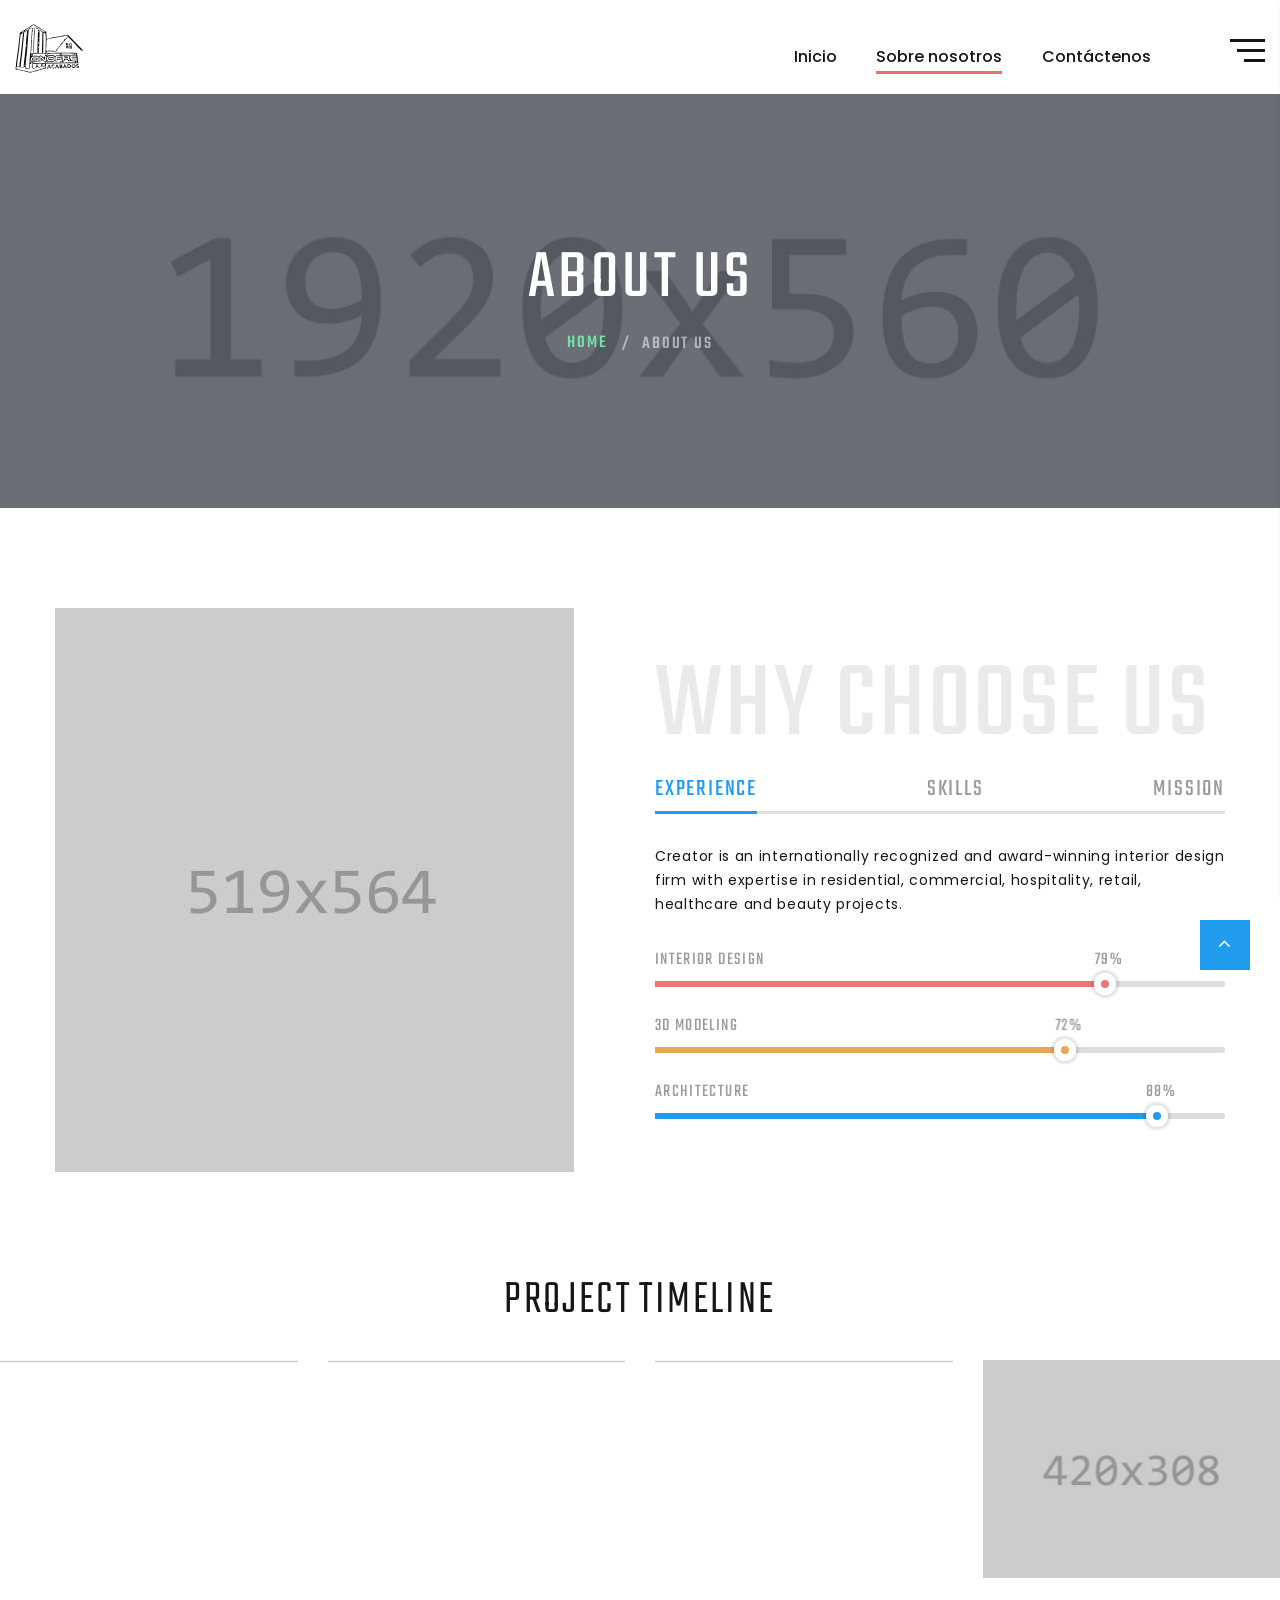
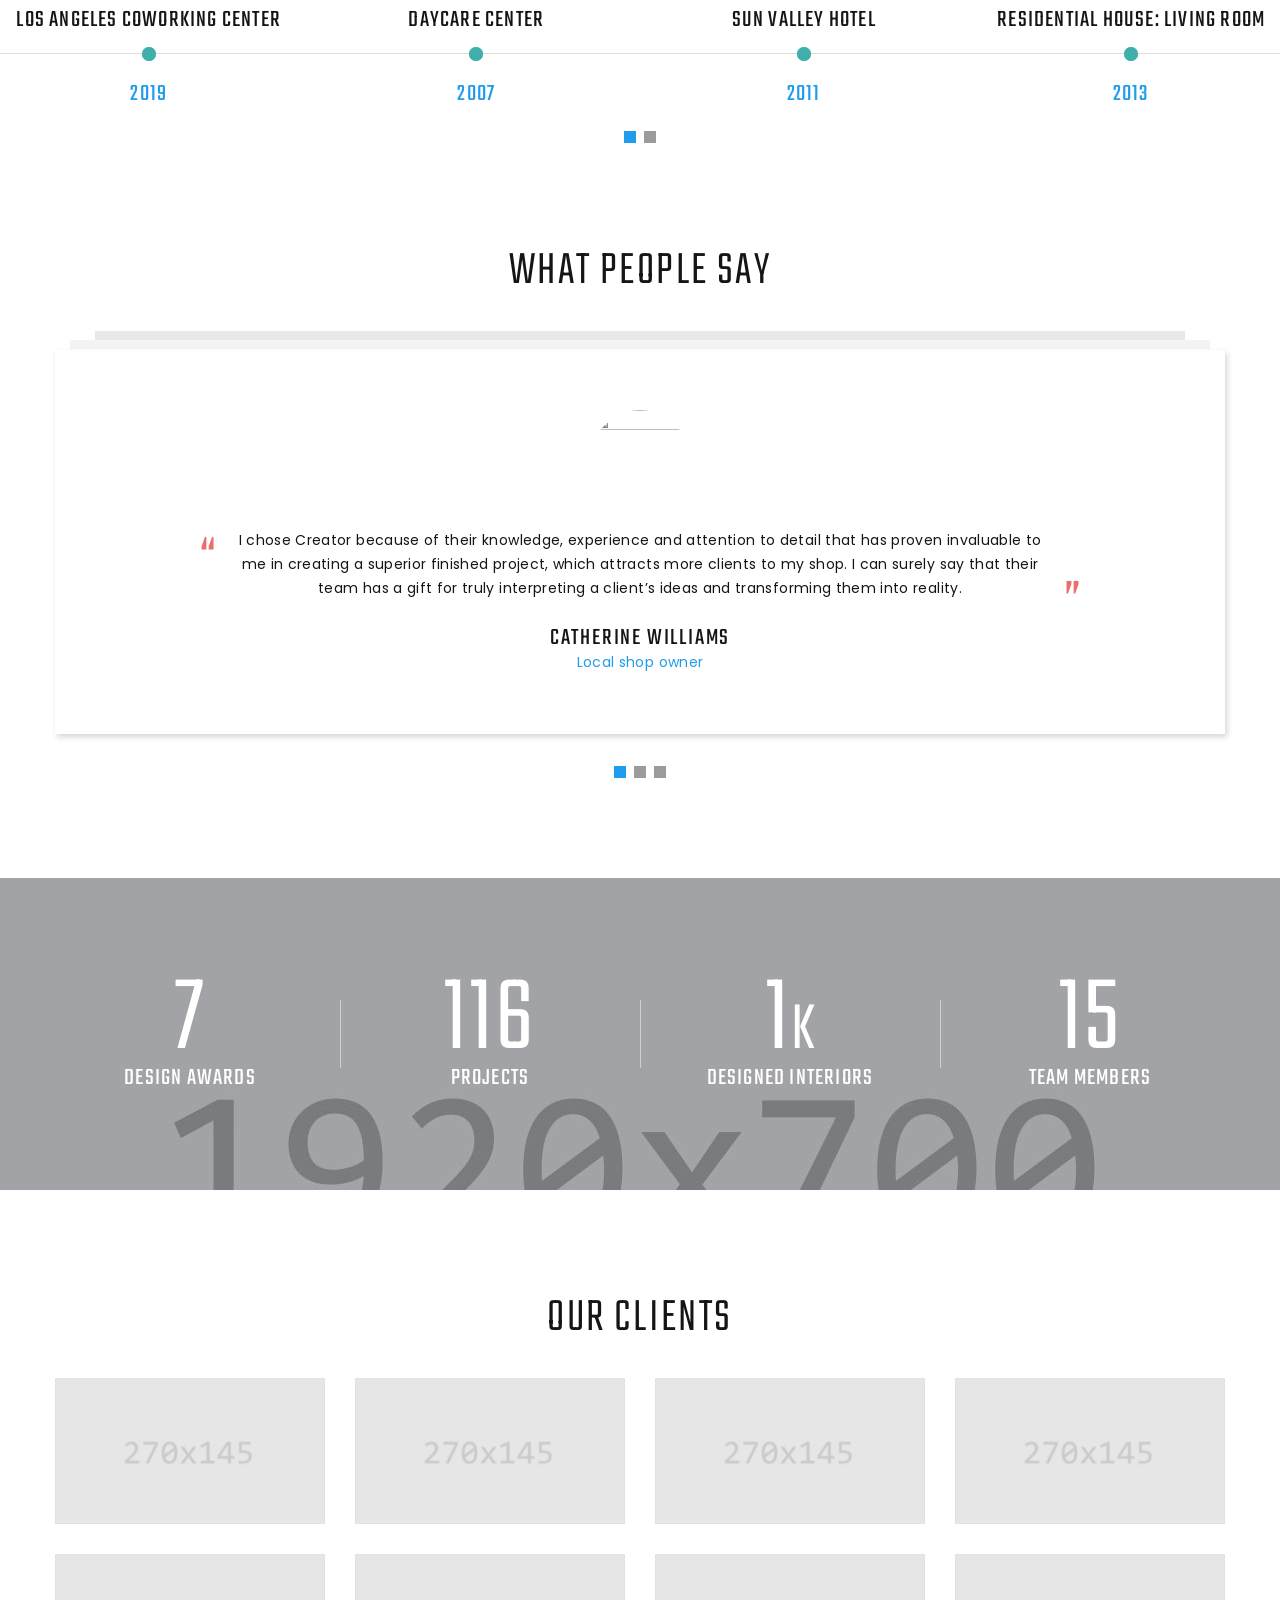
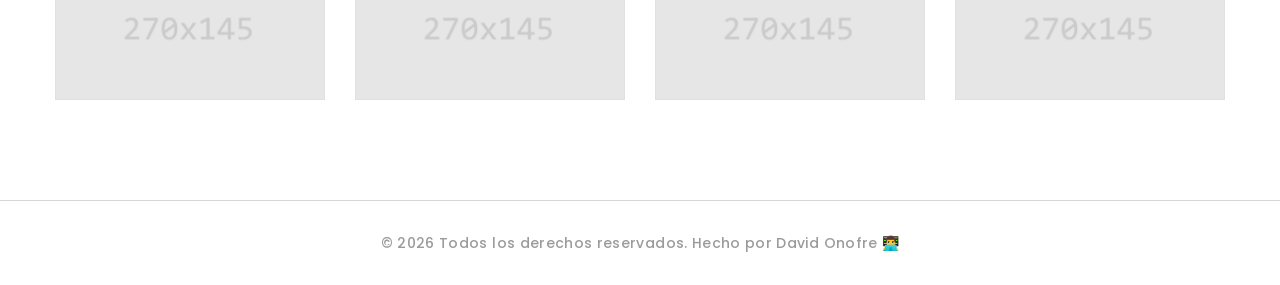
==== commit f4ac8014: "last commit" ====
--- a/about-us.html
+++ b/about-us.html
@@ -2,7 +2,7 @@
 <html class="wide wow-animation" lang="en">
 
 <head>
-  <title>About Us</title>
+  <title>Sobre nosotros</title>
   <meta name="format-detection" content="telephone=no">
   <meta name="viewport"
     content="width=device-width, height=device-height, initial-scale=1.0, maximum-scale=1.0, user-scalable=0">
--- a/css/style.css
+++ b/css/style.css
@@ -521,7 +521,7 @@
 	height: 0;
 	border-style: solid;
 	border-width: 0 34.5px 60px 34.5px;
-	border-color: transparent transparent #72d5a5 transparent;
+	border-color: transparent transparent #209CEE transparent;
 	transform: translate3d(-50%, 0, 0) rotate(15deg);
 	transform-origin: 50% 80%;
 	transition: all .3s ease;
@@ -566,7 +566,7 @@
 	height: 100%;
 	left: 50%;
 	right: 50%;
-	background: #72d5a5;
+	background: #209CEE;
 	transition: all .3s ease;
 }
 
@@ -654,7 +654,7 @@
 }
 
 .box-contacts-link {
-	font-size: 18px;
+	font-size: 16px;
 	line-height: 1.67;
 	letter-spacing: .025em;
 }
@@ -6932,7 +6932,7 @@
 }
 
 .context-dark .footer-social-list-2 a:hover {
-	color: #72d5a5;
+	color: #209CEE;
 }
 
 .footer-minimal.context-dark .footer-minimal-bottom-panel,
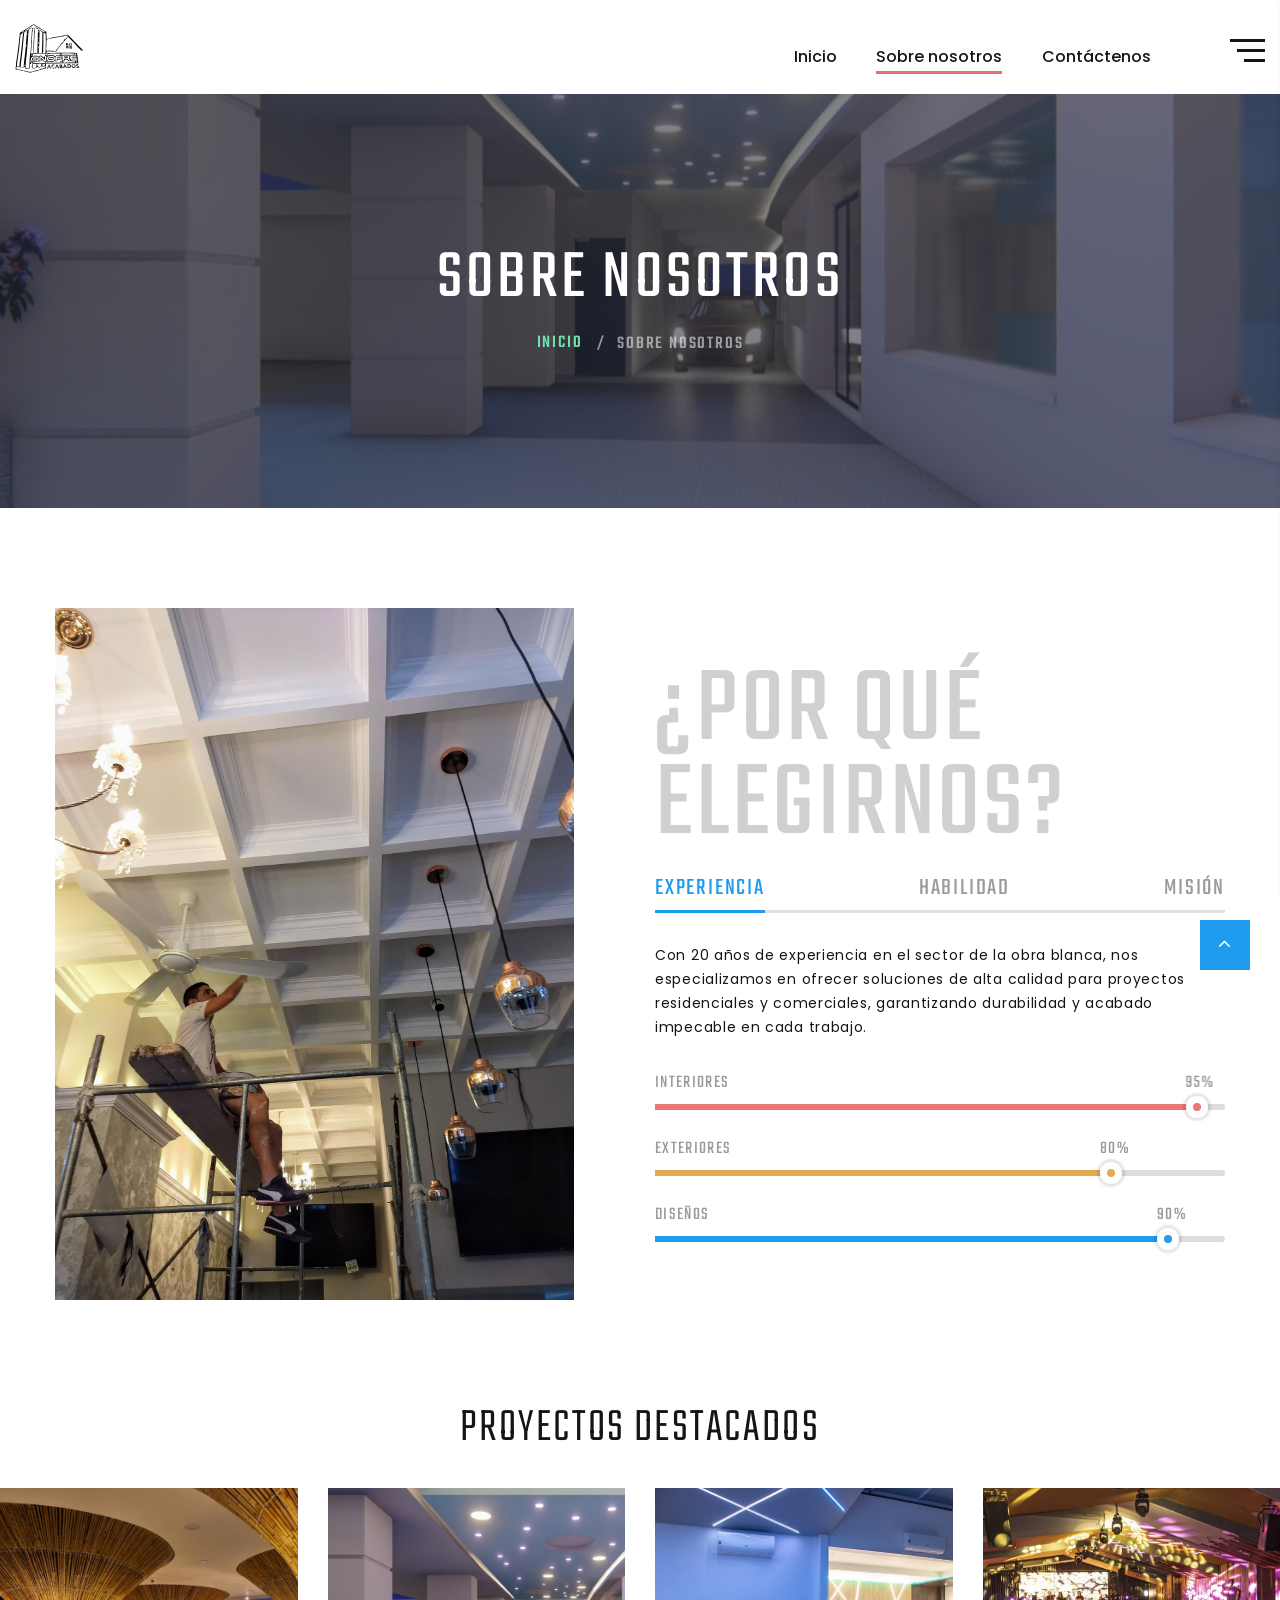
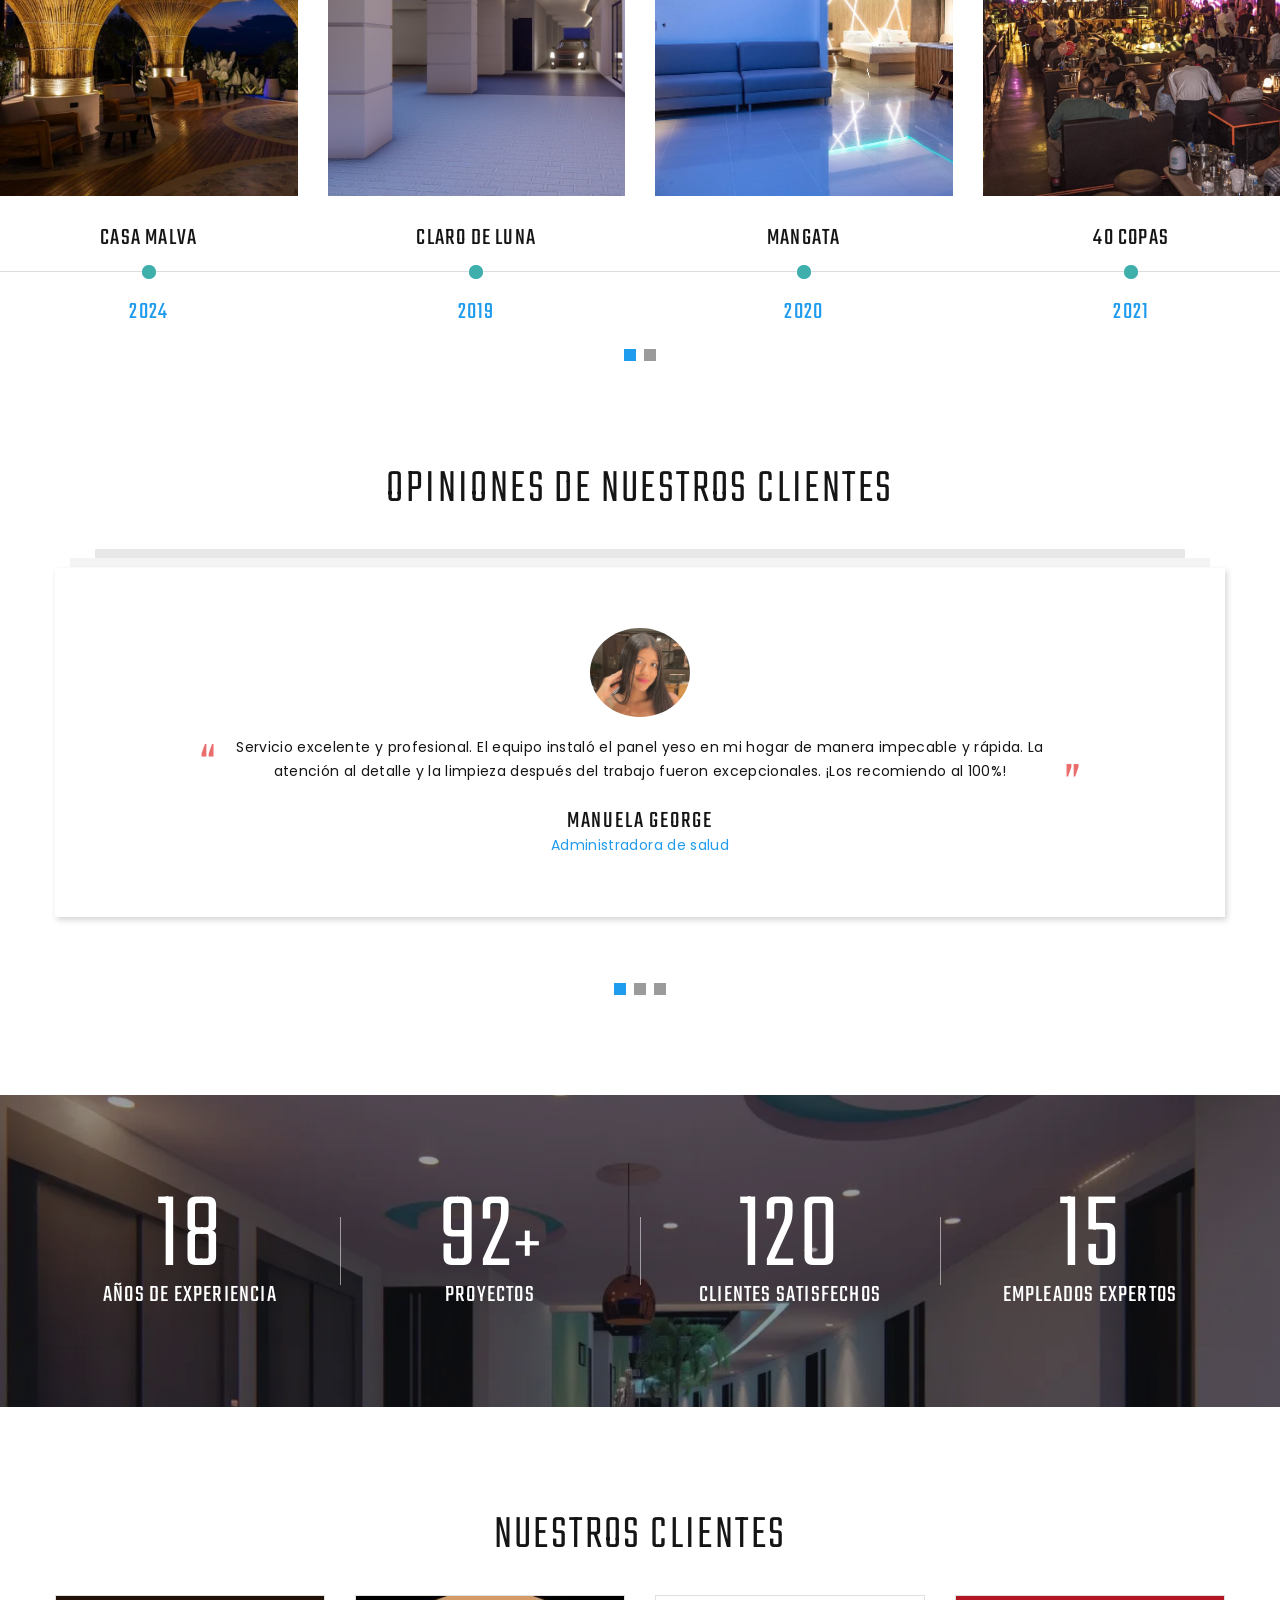
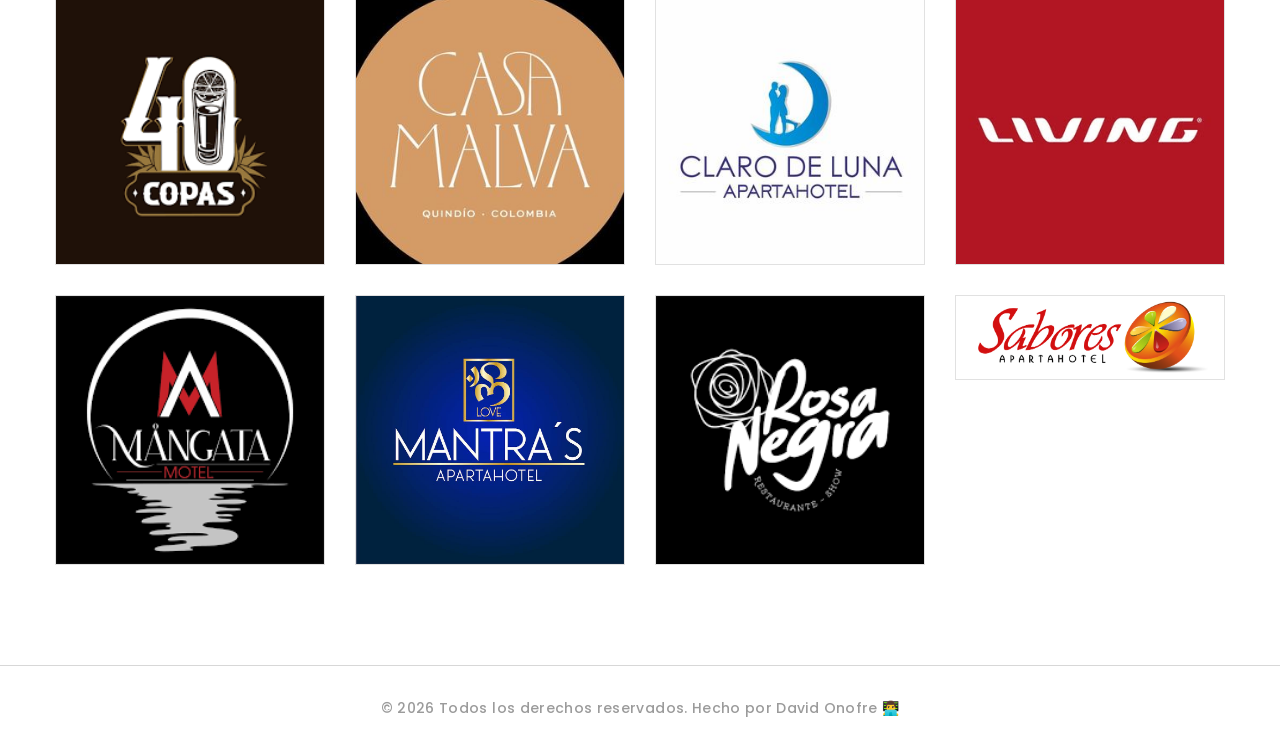
==== commit 13a391f5: "add about" ====
--- a/about-us.html
+++ b/about-us.html
@@ -69,68 +69,48 @@
                 </div>
               </div>
               <div class="rd-navbar-project rd-navbar-classic-project">
-                <h4 class="text-spacing-50">Our Works</h4>
+                <h4 class="text-spacing-50">Nuestros trabajos</h4>
                 <div class="rd-navbar-project-content rd-navbar-classic-project-content">
                   <div class="row" data-lightgallery="group">
                     <div class="col-12">
                       <!-- Thumbnail Classic-->
                       <article class="thumbnail thumbnail-mary">
-                        <div class="thumbnail-mary-figure"><img src="images/gallery-image-1-330x240.jpg" alt=""
-                            width="330" height="240" />
-                        </div>
-                        <div class="thumbnail-mary-caption"><a class="icon fl-bigmug-line-zoom60"
-                            href="images/grid-gallery-4-1200x800-original.jpg" data-lightgallery="item"><img
-                              src="images/gallery-image-1-330x240.jpg" alt="" width="330" height="240" /></a>
+                        <div class="thumbnail-mary-figure"><img src="images/o.jpeg" alt="" width="330" height="240" />
+                        </div>
+                        <div class="thumbnail-mary-caption"><a class="icon fl-bigmug-line-zoom60" href="images/o.jpeg"
+                            data-lightgallery="item"><img src="images/o.jpeg" alt="" width="330" height="240" /></a>
                         </div>
                       </article>
                     </div>
                     <div class="col-12">
                       <!-- Thumbnail Classic-->
                       <article class="thumbnail thumbnail-mary">
-                        <div class="thumbnail-mary-figure"><img src="images/gallery-image-2-330x240.jpg" alt=""
-                            width="330" height="240" />
+                        <div class="thumbnail-mary-figure"><img src="images/rayo.jpeg" alt="" width="330"
+                            height="240" />
                         </div>
                         <div class="thumbnail-mary-caption"><a class="icon fl-bigmug-line-zoom60"
-                            href="images/fullwidth-masonry-gallery-10-1200x800-original.jpg"
-                            data-lightgallery="item"><img src="images/gallery-image-2-330x240.jpg" alt="" width="330"
-                              height="240" /></a>
+                            href="images/rayo.jpeg" data-lightgallery="item"><img src="images/rayo.jpeg" alt=""
+                              width="330" height="240" /></a>
                         </div>
                       </article>
                     </div>
                     <div class="col-12">
                       <!-- Thumbnail Classic-->
                       <article class="thumbnail thumbnail-mary">
-                        <div class="thumbnail-mary-figure"><img src="images/gallery-image-3-330x240.jpg" alt=""
-                            width="330" height="240" />
-                        </div>
-                        <div class="thumbnail-mary-caption"><a class="icon fl-bigmug-line-zoom60"
-                            href="images/fullwidth-gallery-4-1200x800-original.jpg" data-lightgallery="item"><img
-                              src="images/gallery-image-3-330x240.jpg" alt="" width="330" height="240" /></a>
+                        <div class="thumbnail-mary-figure"><img src="images/e.jpeg" alt="" width="330" height="240" />
+                        </div>
+                        <div class="thumbnail-mary-caption"><a class="icon fl-bigmug-line-zoom60" href="images/e.jpeg"
+                            data-lightgallery="item"><img src="images/e.jpeg" alt="" width="330" height="240" /></a>
                         </div>
                       </article>
                     </div>
                     <div class="col-12">
                       <!-- Thumbnail Classic-->
                       <article class="thumbnail thumbnail-mary">
-                        <div class="thumbnail-mary-figure"><img src="images/gallery-image-4-330x240.jpg" alt=""
-                            width="330" height="240" />
-                        </div>
-                        <div class="thumbnail-mary-caption"><a class="icon fl-bigmug-line-zoom60"
-                            href="images/masonry-gallery-4-1200x800-original.jpg" data-lightgallery="item"><img
-                              src="images/gallery-image-4-330x240.jpg" alt="" width="330" height="240" /></a>
-                        </div>
-                      </article>
-                    </div>
-                    <div class="col-12">
-                      <!-- Thumbnail Classic-->
-                      <article class="thumbnail thumbnail-mary">
-                        <div class="thumbnail-mary-figure"><img src="images/gallery-image-5-330x240.jpg" alt=""
-                            width="330" height="240" />
-                        </div>
-                        <div class="thumbnail-mary-caption"><a class="icon fl-bigmug-line-zoom60"
-                            href="images/fullwidth-masonry-gallery-6-1200x800-original.jpg"
-                            data-lightgallery="item"><img src="images/gallery-image-5-330x240.jpg" alt="" width="330"
-                              height="240" /></a>
+                        <div class="thumbnail-mary-figure"><img src="images/a.jpeg" alt="" width="330" height="240" />
+                        </div>
+                        <div class="thumbnail-mary-caption"><a class="icon fl-bigmug-line-zoom60" href="images/a.jpeg"
+                            data-lightgallery="item"><img src="images/a.jpeg" alt="" width="330" height="240" /></a>
                         </div>
                       </article>
                     </div>
@@ -146,67 +126,67 @@
     <section class="breadcrumbs-custom-inset">
       <div class="breadcrumbs-custom context-dark bg-overlay-60">
         <div class="container">
-          <h2 class="breadcrumbs-custom-title">About Us</h2>
+          <h2 class="breadcrumbs-custom-title">Sobre nosotros</h2>
           <ul class="breadcrumbs-custom-path">
-            <li><a href="index.html">Home</a></li>
-            <li class="active">About Us</li>
+            <li><a href="index.html">Inicio</a></li>
+            <li class="active">Sobre nosotros</li>
           </ul>
         </div>
-        <div class="box-position" style="background-image: url(images/bg-about.jpg);"></div>
+        <div class="box-position" style="background-image: url(images/entrada.jpeg);"></div>
       </div>
     </section>
     <!-- Why choose us-->
     <section class="section section-sm section-first bg-default text-md-left">
       <div class="container">
         <div class="row row-50 justify-content-center align-items-xl-center">
-          <div class="col-md-10 col-lg-5 col-xl-6"><img src="images/about-1-519x564.jpg" alt="" width="519"
-              height="564" />
+          <div class="col-md-10 col-lg-5 col-xl-6"><img src="images/img6.jpg" alt="" width="519" height="564" />
           </div>
           <div class="col-md-10 col-lg-7 col-xl-6">
-            <h1 class="text-spacing-25 font-weight-normal title-opacity-9">Why choose us</h1>
+            <h1 class="text-spacing-25 font-weight-normal title-opacity-9">¿Por qué elegirnos?</h1>
             <!-- Bootstrap tabs-->
             <div class="tabs-custom tabs-horizontal tabs-line" id="tabs-4">
               <!-- Nav tabs-->
               <ul class="nav nav-tabs">
                 <li class="nav-item" role="presentation"><a class="nav-link active" href="#tabs-4-1"
-                    data-toggle="tab">Experience</a></li>
+                    data-toggle="tab">Experiencia</a></li>
                 <li class="nav-item" role="presentation"><a class="nav-link" href="#tabs-4-2"
-                    data-toggle="tab">Skills</a></li>
+                    data-toggle="tab">Habilidad</a></li>
                 <li class="nav-item" role="presentation"><a class="nav-link" href="#tabs-4-3"
-                    data-toggle="tab">Mission</a></li>
+                    data-toggle="tab">Misión</a></li>
               </ul>
               <!-- Tab panes-->
               <div class="tab-content">
                 <div class="tab-pane fade show active" id="tabs-4-1">
-                  <p>Creator is an internationally recognized and award-winning interior design firm with expertise in
-                    residential, commercial, hospitality, retail, healthcare and beauty projects.</p>
+                  <p>Con 20 años de experiencia en el sector de la obra blanca, nos especializamos en ofrecer soluciones
+                    de alta calidad para proyectos residenciales y comerciales, garantizando durabilidad y acabado
+                    impecable en cada trabajo.</p>
                   <!-- Linear progress bar-->
                   <article class="progress-linear progress-secondary">
                     <div class="progress-header">
-                      <p>Interior Design</p>
+                      <p>Interiores</p>
                     </div>
                     <div class="progress-bar-linear-wrap">
-                      <div class="progress-bar-linear"><span class="progress-value">79</span><span
+                      <div class="progress-bar-linear"><span class="progress-value">95</span><span
                           class="progress-marker"></span></div>
                     </div>
                   </article>
                   <!-- Linear progress bar-->
                   <article class="progress-linear progress-orange">
                     <div class="progress-header">
-                      <p>3d modeling</p>
+                      <p>Exteriores</p>
                     </div>
                     <div class="progress-bar-linear-wrap">
-                      <div class="progress-bar-linear"><span class="progress-value">72</span><span
+                      <div class="progress-bar-linear"><span class="progress-value">80</span><span
                           class="progress-marker"></span></div>
                     </div>
                   </article>
                   <!-- Linear progress bar-->
                   <article class="progress-linear">
                     <div class="progress-header">
-                      <p>Architecture</p>
+                      <p>Diseños</p>
                     </div>
                     <div class="progress-bar-linear-wrap">
-                      <div class="progress-bar-linear"><span class="progress-value">88</span><span
+                      <div class="progress-bar-linear"><span class="progress-value">90</span><span
                           class="progress-marker"></span></div>
                     </div>
                   </article>
@@ -215,19 +195,19 @@
                   <div class="row row-40 justify-content-center text-center inset-top-10">
                     <div class="col-sm-4">
                       <!-- Circle Progress Bar-->
-                      <div class="progress-bar-circle" data-value="0.87" data-gradient="#ec7575"
+                      <div class="progress-bar-circle" data-value="0.95" data-gradient="#ec7575"
                         data-empty-fill="transparent" data-size="150" data-thickness="12" data-reverse="true">
                         <span></span>
                       </div>
-                      <p class="progress-bar-circle-title">Interior Design</p>
+                      <p class="progress-bar-circle-title">Estuco</p>
                     </div>
                     <div class="col-sm-4">
                       <!-- Circle Progress Bar-->
-                      <div class="progress-bar-circle" data-value="0.74" data-gradient="#e7a855"
+                      <div class="progress-bar-circle" data-value="0.95" data-gradient="#e7a855"
                         data-empty-fill="transparent" data-size="150" data-thickness="12" data-reverse="true">
                         <span></span>
                       </div>
-                      <p class="progress-bar-circle-title">Architecture</p>
+                      <p class="progress-bar-circle-title">Pintura</p>
                     </div>
                     <div class="col-sm-4">
                       <!-- Circle Progress Bar-->
@@ -235,32 +215,33 @@
                         data-empty-fill="transparent" data-size="150" data-thickness="12" data-reverse="true">
                         <span></span>
                       </div>
-                      <p class="progress-bar-circle-title">Space Planning</p>
-                    </div>
-                  </div>
-                  <div class="group-md group-middle"><a class="button button-width-xl-230 button-primary button-pipaluk"
-                      href="#">Get in touch</a><a
-                      class="button button-width-xl-310 button-default-outline button-wapasha" href="#">Download
-                      presentation</a></div>
+                      <p class="progress-bar-circle-title">Drywall</p>
+                    </div>
+                  </div>
+                  <div class="group-md group-middle">
+                    <a class="button button-width-xl-310 button-default-outline button-wapasha"
+                      href="contact-us.html">Contáctenos</a>
+                  </div>
                 </div>
                 <div class="tab-pane fade" id="tabs-4-3">
-                  <p>Our mission is simple—working with people to create beautiful homes and environments through
-                    inspiration and design. We will take the time to understand you and your project, and then design a
-                    plan that suits you.</p>
+                  <p>Nuestra misión es sencilla: trabajar con nuestros clientes para crear espacios funcionales y
+                    estéticamente agradables a través de la obra blanca y el diseño. Nos comprometemos a comprender tus
+                    necesidades y tu proyecto, para luego ofrecerte soluciones personalizadas que se ajusten a tus
+                    expectativas y al estilo de tu espacio.</p>
                   <div class="text-center text-sm-left offset-top-30">
                     <ul class="row-16 list-0 list-custom list-marked list-marked-sm list-marked-secondary">
-                      <li>Interior design</li>
-                      <li>Space planning</li>
-                      <li>Decorating services</li>
-                      <li>Paint consultations</li>
-                      <li>Furniture selections</li>
-                      <li>Room layouts</li>
+                      <li>Instalación panel</li>
+                      <li>Estuco</li>
+                      <li>Cielos y paredes</li>
+                      <li>Pintura</li>
+                      <li>Diseños en panel</li>
+                      <li>Super board</li>
                     </ul>
                   </div>
-                  <div class="group-md group-middle"><a class="button button-width-xl-230 button-primary button-pipaluk"
-                      href="#">Get in touch</a><a
-                      class="button button-width-xl-310 button-default-outline button-wapasha" href="#">Download
-                      presentation</a></div>
+                  <div class="group-md group-middle">
+                    <a class="button button-width-xl-310 button-default-outline button-wapasha"
+                      href="contact-us.html">Contáctenos</a>
+                  </div>
                 </div>
               </div>
             </div>
@@ -272,7 +253,7 @@
     <!-- Latest Projects-->
     <section class="section section-sm section-fluid bg-default">
       <div class="container">
-        <h3>Project timeline</h3>
+        <h3>Proyectos destacados</h3>
       </div>
       <!-- Owl Carousel-->
       <div class="owl-carousel owl-classic owl-timeline" data-items="1" data-md-items="2" data-lg-items="3"
@@ -280,17 +261,30 @@
         <div class="owl-item">
           <!-- Thumbnail Classic-->
           <article class="thumbnail thumbnail-mary thumbnail-md">
-            <div class="thumbnail-mary-figure"><img src="images/project-1-420x308.jpg" alt="" width="420"
-                height="308" />
-            </div>
-            <div class="thumbnail-mary-caption"><a class="icon fl-bigmug-line-zoom60"
-                href="images/grid-gallery-1-1200x800-original.jpg" data-lightgallery="item"><img
-                  src="images/project-1-420x308.jpg" alt="" width="420" height="308" /></a>
+            <div class="thumbnail-mary-figure2"><img src="images/img20.jpg" alt="" alt="" width="420" height="308" />
+            </div>
+            <div class="thumbnail-mary-caption"><a class="icon fl-bigmug-line-zoom60" href="images/img20.jpg"
+                data-lightgallery="item"><img src="images/img20.jpg" alt="" width="420" height="308" /></a>
             </div>
           </article>
           <div class="thumbnail-mary-description">
-            <h5 class="thumbnail-mary-project"><a href="#">Los Angeles coworking center</a></h5><span
-              class="thumbnail-mary-decor"></span>
+            <h5 class="thumbnail-mary-project">Casa malva</h5><span class="thumbnail-mary-decor"></span>
+            <h5 class="thumbnail-mary-time">
+              <time datetime="2024">2024</time>
+            </h5>
+          </div>
+        </div>
+        <div class="owl-item">
+          <!-- Thumbnail Classic-->
+          <article class="thumbnail thumbnail-mary thumbnail-md">
+            <div class="thumbnail-mary-figure2"><img src="images/entrada.jpeg" alt="" width="420" height="308" />
+            </div>
+            <div class="thumbnail-mary-caption"><a class="icon fl-bigmug-line-zoom60" href="images/entrada.jpeg"
+                data-lightgallery="item"><img src="images/entrada.jpeg" alt="" width="420" height="308" /></a>
+            </div>
+          </article>
+          <div class="thumbnail-mary-description">
+            <h5 class="thumbnail-mary-project">Claro de luna</h5><span class="thumbnail-mary-decor"></span>
             <h5 class="thumbnail-mary-time">
               <time datetime="2019">2019</time>
             </h5>
@@ -299,147 +293,115 @@
         <div class="owl-item">
           <!-- Thumbnail Classic-->
           <article class="thumbnail thumbnail-mary thumbnail-md">
-            <div class="thumbnail-mary-figure"><img src="images/project-2-420x308.jpg" alt="" width="420"
-                height="308" />
-            </div>
-            <div class="thumbnail-mary-caption"><a class="icon fl-bigmug-line-zoom60"
-                href="images/fullwidth-masonry-gallery-10-1200x800-original.jpg" data-lightgallery="item"><img
-                  src="images/project-2-420x308.jpg" alt="" width="420" height="308" /></a>
+            <div class="thumbnail-mary-figure2"><img src="images/mangata.jpg" alt="" width="420" height="308" />
+            </div>
+            <div class="thumbnail-mary-caption"><a class="icon fl-bigmug-line-zoom60" href="images/mangata.jpg"
+                data-lightgallery="item"><img src="images/mangata.jpg" alt="" width="420" height="308" /></a>
             </div>
           </article>
           <div class="thumbnail-mary-description">
-            <h5 class="thumbnail-mary-project"><a href="#">daycare center</a></h5><span
-              class="thumbnail-mary-decor"></span>
+            <h5 class="thumbnail-mary-project">Mangata</h5><span class="thumbnail-mary-decor"></span>
             <h5 class="thumbnail-mary-time">
-              <time datetime="2007">2007</time>
+              <time datetime="2020">2020</time>
             </h5>
           </div>
         </div>
         <div class="owl-item">
           <!-- Thumbnail Classic-->
           <article class="thumbnail thumbnail-mary thumbnail-md">
-            <div class="thumbnail-mary-figure"><img src="images/project-3-420x308.jpg" alt="" width="420"
-                height="308" />
-            </div>
-            <div class="thumbnail-mary-caption"><a class="icon fl-bigmug-line-zoom60"
-                href="images/grid-gallery-3-1200x800-original.jpg" data-lightgallery="item"><img
-                  src="images/project-3-420x308.jpg" alt="" width="420" height="308" /></a>
+            <div class="thumbnail-mary-figure2"><img src="images/40copas.jpg" alt="" width="420" height="308" />
+            </div>
+            <div class="thumbnail-mary-caption"><a class="icon fl-bigmug-line-zoom60" href="images/40copas.jpg"
+                data-lightgallery="item"><img src="images/40copas.jpg" alt="" width="420" height="308" /></a>
             </div>
           </article>
           <div class="thumbnail-mary-description">
-            <h5 class="thumbnail-mary-project"><a href="#">Sun valley hotel</a></h5><span
-              class="thumbnail-mary-decor"></span>
+            <h5 class="thumbnail-mary-project">40 copas</h5><span class="thumbnail-mary-decor"></span>
             <h5 class="thumbnail-mary-time">
-              <time datetime="2011">2011</time>
+              <time datetime="2021">2021</time>
             </h5>
           </div>
         </div>
         <div class="owl-item">
           <!-- Thumbnail Classic-->
           <article class="thumbnail thumbnail-mary thumbnail-md">
-            <div class="thumbnail-mary-figure"><img src="images/project-4-420x308.jpg" alt="" width="420"
-                height="308" />
-            </div>
-            <div class="thumbnail-mary-caption"><a class="icon fl-bigmug-line-zoom60"
-                href="images/project-4-1200x800-original.jpg" data-lightgallery="item"><img
-                  src="images/project-4-420x308.jpg" alt="" width="420" height="308" /></a>
+            <div class="thumbnail-mary-figure2"><img src="images/rosa-negra.jpg" alt="" width="420" height="308" />
+            </div>
+            <div class="thumbnail-mary-caption"><a class="icon fl-bigmug-line-zoom60" href="images/rosa-negra.jpg"
+                data-lightgallery="item"><img src="images/rosa-negra.jpg" alt="" width="420" height="308" /></a>
             </div>
           </article>
           <div class="thumbnail-mary-description">
-            <h5 class="thumbnail-mary-project"><a href="#">Residential house: living room</a></h5><span
-              class="thumbnail-mary-decor"></span>
+            <h5 class="thumbnail-mary-project">Rosa negra</h5><span class="thumbnail-mary-decor"></span>
             <h5 class="thumbnail-mary-time">
-              <time datetime="2013">2013</time>
+              <time datetime="2021">2021</time>
             </h5>
           </div>
         </div>
         <div class="owl-item">
           <!-- Thumbnail Classic-->
           <article class="thumbnail thumbnail-mary thumbnail-md">
-            <div class="thumbnail-mary-figure"><img src="images/project-5-420x308.jpg" alt="" width="420"
-                height="308" />
-            </div>
-            <div class="thumbnail-mary-caption"><a class="icon fl-bigmug-line-zoom60"
-                href="images/fullwidth-gallery-5-1200x800-original.jpg" data-lightgallery="item"><img
-                  src="images/project-5-420x308.jpg" alt="" width="420" height="308" /></a>
+            <div class="thumbnail-mary-figure2"><img src="images/sabores.jpg" alt="" width="420" height="308" />
+            </div>
+            <div class="thumbnail-mary-caption"><a class="icon fl-bigmug-line-zoom60" href="images/sabores.jpg"
+                data-lightgallery="item"><img src="images/sabores.jpg" alt="" width="420" height="308" /></a>
             </div>
           </article>
           <div class="thumbnail-mary-description">
-            <h5 class="thumbnail-mary-project"><a href="#">Social Center</a></h5><span
-              class="thumbnail-mary-decor"></span>
-            <h5 class="thumbnail-mary-time">
-              <time datetime="2014">2014</time>
-            </h5>
-          </div>
-        </div>
-        <div class="owl-item">
-          <!-- Thumbnail Classic-->
-          <article class="thumbnail thumbnail-mary thumbnail-md">
-            <div class="thumbnail-mary-figure"><img src="images/project-6-420x308.jpg" alt="" width="420"
-                height="308" />
-            </div>
-            <div class="thumbnail-mary-caption"><a class="icon fl-bigmug-line-zoom60"
-                href="images/project-6-1200x800-original.jpg" data-lightgallery="item"><img
-                  src="images/project-6-420x308.jpg" alt="" width="420" height="308" /></a>
-            </div>
-          </article>
-          <div class="thumbnail-mary-description">
-            <h5 class="thumbnail-mary-project"><a href="#">Small Kitchen</a></h5><span
-              class="thumbnail-mary-decor"></span>
+            <h5 class="thumbnail-mary-project">Sabores</h5><span class="thumbnail-mary-decor"></span>
             <h5 class="thumbnail-mary-time">
               <time datetime="2017">2017</time>
             </h5>
           </div>
         </div>
+
       </div>
     </section>
 
     <!-- What people Say-->
     <section class="section section-sm section-last bg-default">
       <div class="container">
-        <h3>What people Say</h3>
+        <h3>Opiniones de nuestros clientes</h3>
         <!-- Owl Carousel-->
         <div class="owl-carousel owl-modern" data-items="1" data-stage-padding="15" data-margin="30" data-dots="true"
           data-animation-in="fadeIn" data-animation-out="fadeOut" data-autoplay="true">
           <!-- Quote Lisa-->
           <article class="quote-lisa">
             <div class="quote-lisa-body"><a class="quote-lisa-figure" href="#"><img class="img-circles"
-                  src="images/user-16-100x100.jpg" alt="" width="100" height="100" /></a>
+                  src="images/recortada.jpg" alt="" width="100" height="100" /></a>
               <div class="quote-lisa-text">
-                <p class="q">I chose Creator because of their knowledge, experience and attention to detail that has
-                  proven invaluable to me in creating a superior finished project, which attracts more clients to my
-                  shop. I can surely say that their team has a gift for truly interpreting a client’s ideas and
-                  transforming them into reality.</p>
-              </div>
-              <h5 class="quote-lisa-cite"><a href="#">Catherine Williams</a></h5>
-              <p class="quote-lisa-status">Local shop owner</p>
+                <p class="q">Servicio excelente y profesional. El equipo instaló el panel yeso en mi hogar de manera
+                  impecable y rápida. La atención al detalle y la limpieza después del trabajo fueron excepcionales.
+                  ¡Los recomiendo al 100%!</p>
+              </div>
+              <h5 class="quote-lisa-cite">Manuela George</h5>
+              <p class="quote-lisa-status">Administradora de salud</p>
             </div>
           </article>
           <!-- Quote Lisa-->
           <article class="quote-lisa">
             <div class="quote-lisa-body"><a class="quote-lisa-figure" href="#"><img class="img-circles"
-                  src="images/user-17-100x100.jpg" alt="" width="100" height="100" /></a>
+                  src="images/daniel.jpg" alt="" width="100" height="100" /></a>
               <div class="quote-lisa-text">
-                <p class="q">This agency was highly recommended to me. The sensitivity, knowledge, vision and ultimate
-                  execution this firm brought to the table was tremendous. They have enormously talented designers in
-                  the team who consistently deliver the highest quality as well as aesthetically beautiful solutions for
-                  their clients.</p>
-              </div>
-              <h5 class="quote-lisa-cite"><a href="#">Rupert Wood</a></h5>
-              <p class="quote-lisa-status">House owner</p>
+                <p class="q">Estoy impresionado con la calidad del trabajo. El equipo no solo cumplió con los plazos,
+                  sino que también superó mis expectativas en cuanto a acabado y diseño. ¡Definitivamente volveré a
+                  contratarlos para futuros proyectos!</p>
+              </div>
+              <h5 class="quote-lisa-cite">Daniel Londoño</h5>
+              <p class="quote-lisa-status">Freelancer</p>
             </div>
           </article>
           <!-- Quote Lisa-->
           <article class="quote-lisa">
             <div class="quote-lisa-body"><a class="quote-lisa-figure" href="#"><img class="img-circles"
-                  src="images/user-18-100x100.jpg" alt="" width="100" height="100" /></a>
+                  src="images/recortada3.jpg" alt="" width="100" height="100" /></a>
               <div class="quote-lisa-text">
-                <p class="q">Your professional guidance gave me results that far exceeded my expectations. My clients
-                  thoroughly enjoy the fun, relaxing ambience that the interior design creates. Thank you for helping me
-                  bring my ideas to life and transform my own workspace into something new and awesome!</p>
-              </div>
-              <h5 class="quote-lisa-cite"><a href="#">Samantha Brown</a></h5>
-              <p class="quote-lisa-status">Freelancer</p>
+                <p class="q">Contratar a esta empresa fue una de las mejores decisiones que tomé para mi remodelación.
+                  Desde el primer contacto, mostraron profesionalismo y un trato amable. El resultado final fue
+                  perfecto, y mi espacio luce increíble. ¡Gracias por su excelente trabajo!</p>
+              </div>
+              <h5 class="quote-lisa-cite">Alonso Galeana</h5>
+              <p class="quote-lisa-status">Carpintero</p>
             </div>
           </article>
         </div>
@@ -448,36 +410,36 @@
 
     <!-- Counter Classic-->
     <section class="section section-fluid bg-default">
-      <div class="parallax-container" data-parallax-img="images/bg-counter-2.jpg">
+      <div class="parallax-container" data-parallax-img="images/principal.webp">
         <div class="parallax-content section-xl context-dark bg-overlay-26">
           <div class="container">
             <div class="row row-50 justify-content-center border-classic">
               <div class="col-sm-6 col-md-5 col-lg-3">
                 <div class="counter-classic">
-                  <div class="counter-classic-number"><span class="counter">12</span>
-                  </div>
-                  <h5 class="counter-classic-title">Design awards</h5>
+                  <div class="counter-classic-number"><span class="counter">20</span>
+                  </div>
+                  <h5 class="counter-classic-title">Años de experiencia</h5>
                 </div>
               </div>
               <div class="col-sm-6 col-md-5 col-lg-3">
                 <div class="counter-classic">
-                  <div class="counter-classic-number"><span class="counter">194</span>
-                  </div>
-                  <h5 class="counter-classic-title">Projects</h5>
+                  <div class="counter-classic-number"><span class="counter">100</span><span class="symbol">+</span>
+                  </div>
+                  <h5 class="counter-classic-title">Proyectos</h5>
                 </div>
               </div>
               <div class="col-sm-6 col-md-5 col-lg-3">
                 <div class="counter-classic">
-                  <div class="counter-classic-number"><span class="counter">2</span><span class="symbol">k</span>
-                  </div>
-                  <h5 class="counter-classic-title">Designed interiors</h5>
+                  <div class="counter-classic-number"><span class="counter">130</span>
+                  </div>
+                  <h5 class="counter-classic-title">Clientes Satisfechos</h5>
                 </div>
               </div>
               <div class="col-sm-6 col-md-5 col-lg-3">
                 <div class="counter-classic">
-                  <div class="counter-classic-number"><span class="counter">25</span>
-                  </div>
-                  <h5 class="counter-classic-title">Team members</h5>
+                  <div class="counter-classic-number"><span class="counter">16</span>
+                  </div>
+                  <h5 class="counter-classic-title">Empleados expertos</h5>
                 </div>
               </div>
             </div>
@@ -489,24 +451,32 @@
     <!-- Our clients-->
     <section class="section section-xl bg-default">
       <div class="container">
-        <h3>Our clients</h3>
+        <h3>Nuestros clientes</h3>
         <div class="row row-30 row-sm">
           <div class="col-sm-6 col-md-4 col-xl-3 wow fadeInDown" data-wow-delay=".3s"><a class="clients-classic"
-              href="#"><img src="images/clients-1-270x145.png" alt="" width="270" height="145" /></a></div>
+              href="https://www.instagram.com/40copascali/?hl=es"><img src="images/40_copas_logo.png" alt="" width="270"
+                height="145" /></a></div>
           <div class="col-sm-6 col-md-4 col-xl-3 wow fadeInDown" data-wow-delay=".2s"><a class="clients-classic"
-              href="#"><img src="images/clients-2-270x145.png" alt="" width="270" height="145" /></a></div>
+              href="https://www.instagram.com/casamalvavillas/"><img src="images/casa_malva.jpg" alt="" width="270"
+                height="145" /></a></div>
           <div class="col-sm-6 col-md-4 col-xl-3 wow fadeInDown" data-wow-delay=".1s"><a class="clients-classic"
-              href="#"><img src="images/clients-3-270x145.png" alt="" width="270" height="145" /></a></div>
-          <div class="col-sm-6 col-md-4 col-xl-3 wow fadeInDown"><a class="clients-classic" href="#"><img
-                src="images/clients-4-270x145.png" alt="" width="270" height="145" /></a></div>
-          <div class="col-sm-6 col-md-4 col-xl-3 wow fadeInUp"><a class="clients-classic" href="#"><img
-                src="images/clients-5-270x145.png" alt="" width="270" height="145" /></a></div>
+              href="https://www.instagram.com/clarodelunacali/"><img src="images/claro_de_luna_logo.jpg" alt=""
+                width="270" height="145" /></a></div>
+          <div class="col-sm-6 col-md-4 col-xl-3 wow fadeInDown"><a class="clients-classic"
+              href="https://www.instagram.com/livingclubcali/?hl=es"><img src="images/living.jpg" alt="" width="270"
+                height="145" /></a></div>
+          <div class="col-sm-6 col-md-4 col-xl-3 wow fadeInUp"><a class="clients-classic"
+              href="https://www.instagram.com/mangatamotel/"><img src="images/mangata_logo.png" alt="" width="270"
+                height="145" /></a></div>
           <div class="col-sm-6 col-md-4 col-xl-3 wow fadeInUp" data-wow-delay=".1s"><a class="clients-classic"
-              href="#"><img src="images/clients-6-270x145.png" alt="" width="270" height="145" /></a></div>
+              href="https://www.instagram.com/mantraslovecali/?hl=es"><img src="images/mantras_logo.jpg" alt=""
+                width="270" height="145" /></a></div>
           <div class="col-sm-6 col-md-4 col-xl-3 wow fadeInUp" data-wow-delay=".2s"><a class="clients-classic"
-              href="#"><img src="images/clients-7-270x145.png" alt="" width="270" height="145" /></a></div>
+              href="https://www.instagram.com/rosanegra.restaurante/?hl=es"><img src="images/rosa_negra.png" alt=""
+                width="270" height="145" /></a></div>
           <div class="col-sm-6 col-md-4 col-xl-3 wow fadeInUp" data-wow-delay=".3s"><a class="clients-classic"
-              href="#"><img src="images/clients-8-270x145.png" alt="" width="270" height="145" /></a></div>
+              href="https://www.apartahotelsabores.com/"><img src="images/logo_b.jpg" alt="" width="270"
+                height="145" /></a></div>
         </div>
       </div>
     </section>
--- a/css/style.css
+++ b/css/style.css
@@ -4317,6 +4317,23 @@
 	transition: all .3s ease;
 }
 
+.thumbnail-mary-figure2 {
+	display: block;
+	width: 420px;
+	height: 308px;
+	overflow: hidden;
+	position: relative;
+}
+
+.thumbnail-mary-figure2 img {
+	width: 100%;
+	height: 100%;
+	object-fit: cover;
+	object-position: center;
+	transition: all 0.3s ease;
+	display: block;
+}
+
 .thumbnail-mary-caption {
 	display: flex;
 	flex-direction: column;
@@ -5846,7 +5863,7 @@
 }
 
 .title-opacity-9 {
-	color: rgba(21, 21, 21, 0.09);
+	color: rgba(21, 21, 21, 0.20);
 }
 
 *+.heading-panel-subtitle {
@@ -6072,7 +6089,6 @@
 
 .clients-classic img {
 	width: 100%;
-	opacity: .5;
 }
 
 @media (min-width: 992px) {
@@ -6243,7 +6259,7 @@
 
 @media (min-width: 576px) {
 	.text-img {
-		font-size: 500px;
+		font-size: 480px;
 		height: 355px;
 	}
 }
@@ -6259,7 +6275,7 @@
 		-webkit-text-fill-color: transparent;
 		background: -webkit-linear-gradient(transparent, transparent);
 		background: -o-linear-gradient(transparent, transparent);
-		background: url(../images/text-image.jpg) repeat;
+		background: url(../images/img3.jpg) repeat;
 		-webkit-background-clip: text;
 		background-position-y: 40%;
 		animation: imgPos 5s linear normal infinite paused;
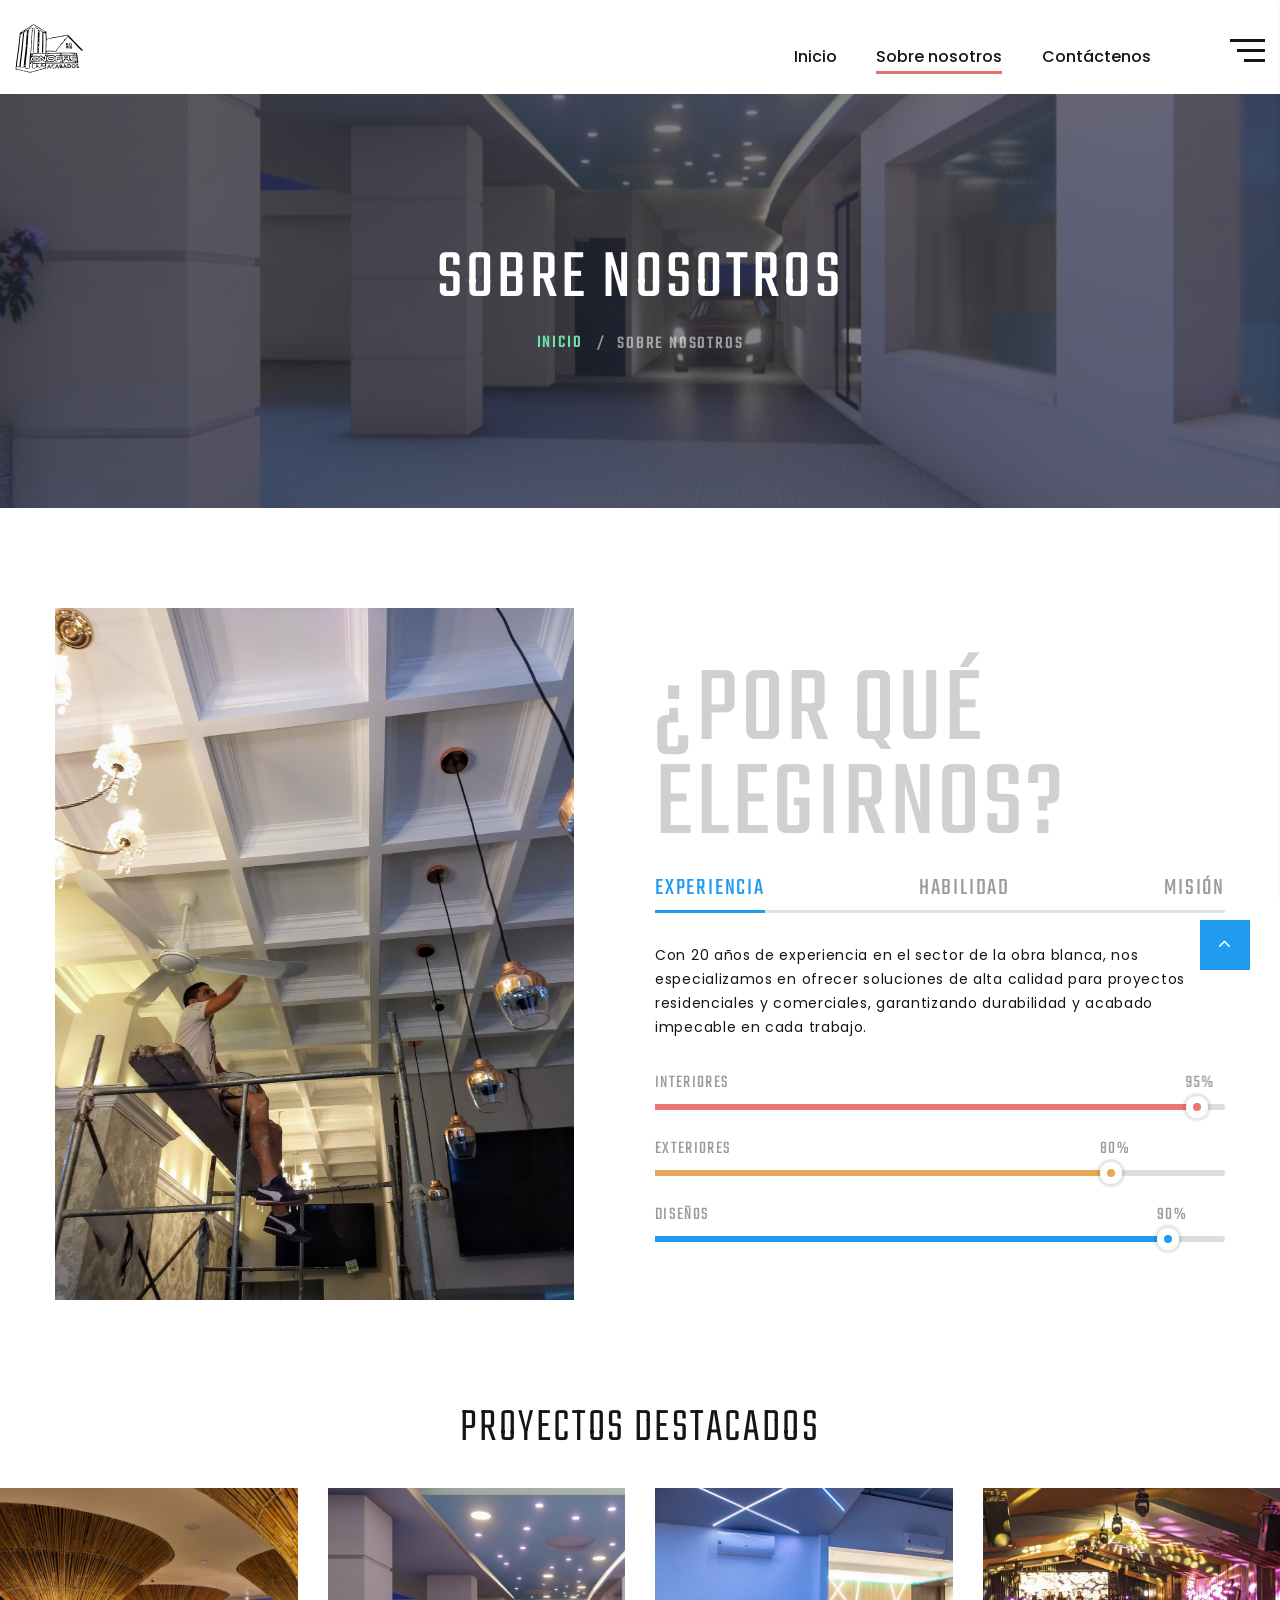
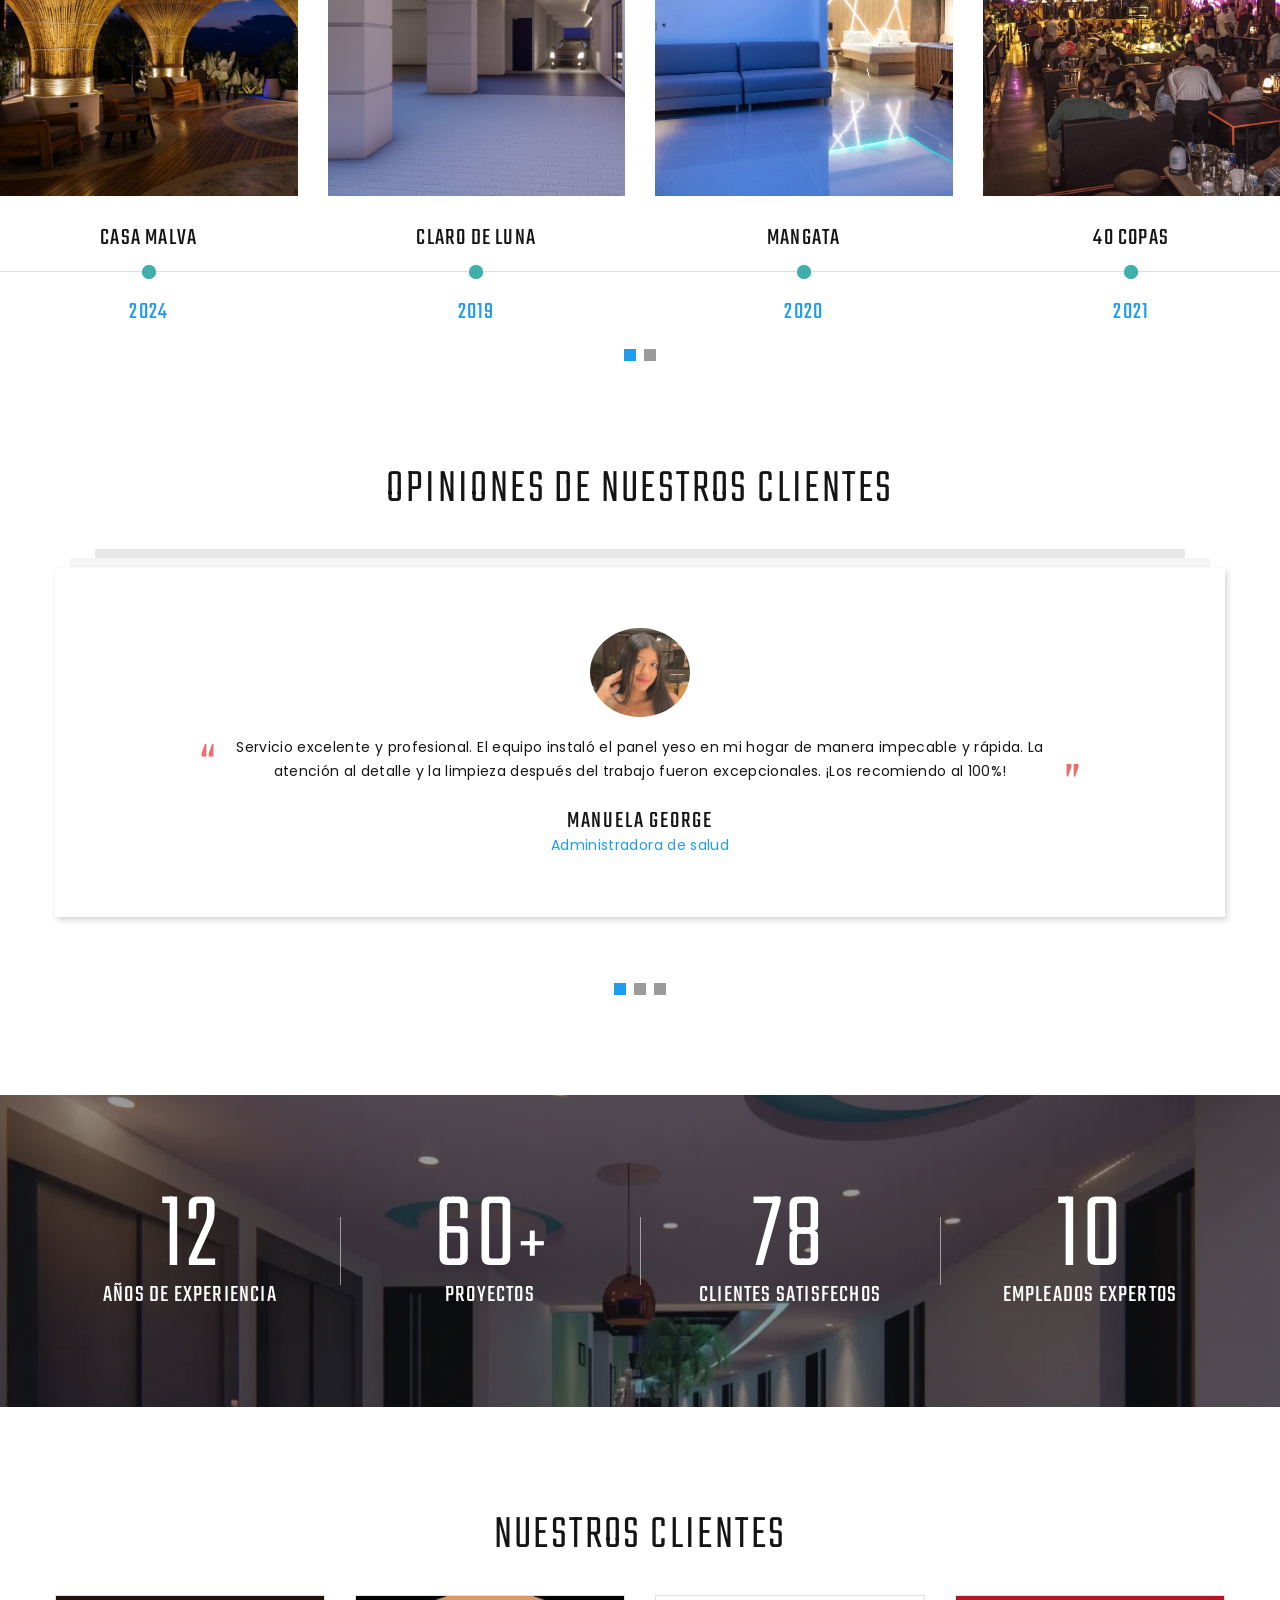
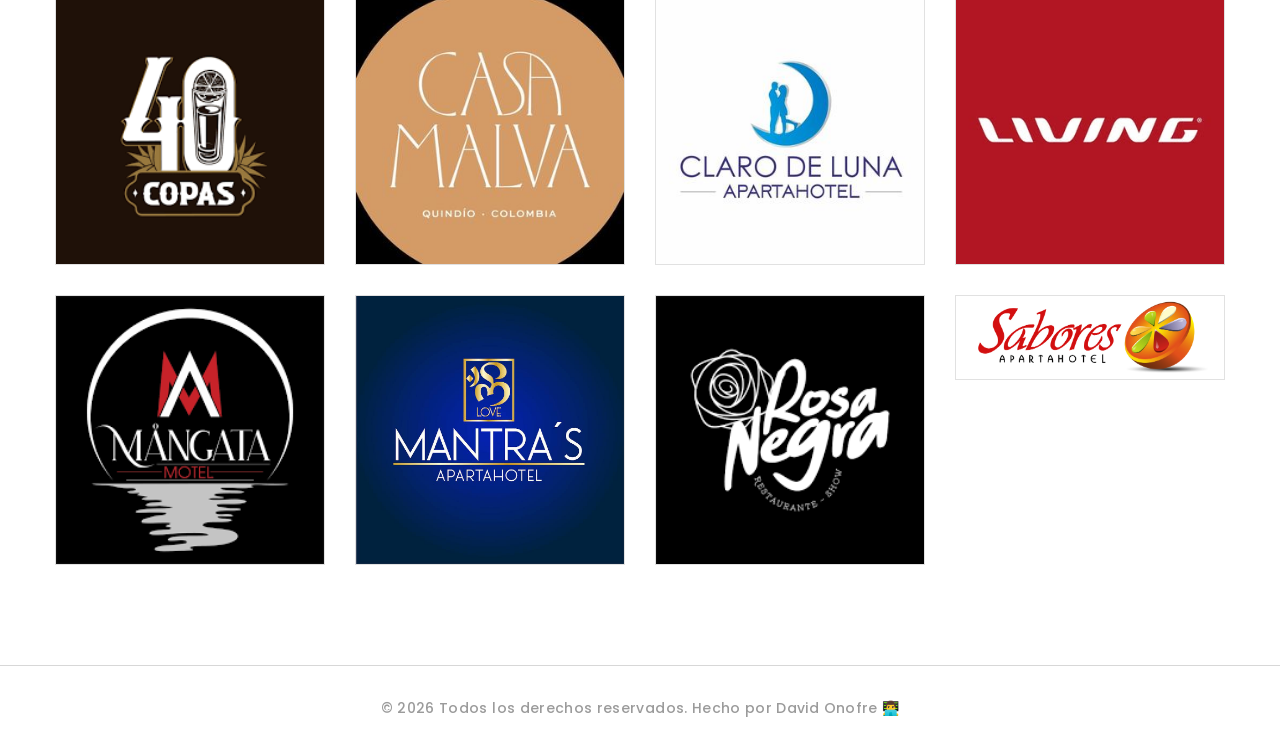
==== commit ba8e3297: "!" ====
--- a/about-us.html
+++ b/about-us.html
@@ -2,7 +2,7 @@
 <html class="wide wow-animation" lang="en">
 
 <head>
-  <title>Sobre nosotros</title>
+  <title>Sobre nosotros!</title>
   <meta name="format-detection" content="telephone=no">
   <meta name="viewport"
     content="width=device-width, height=device-height, initial-scale=1.0, maximum-scale=1.0, user-scalable=0">
